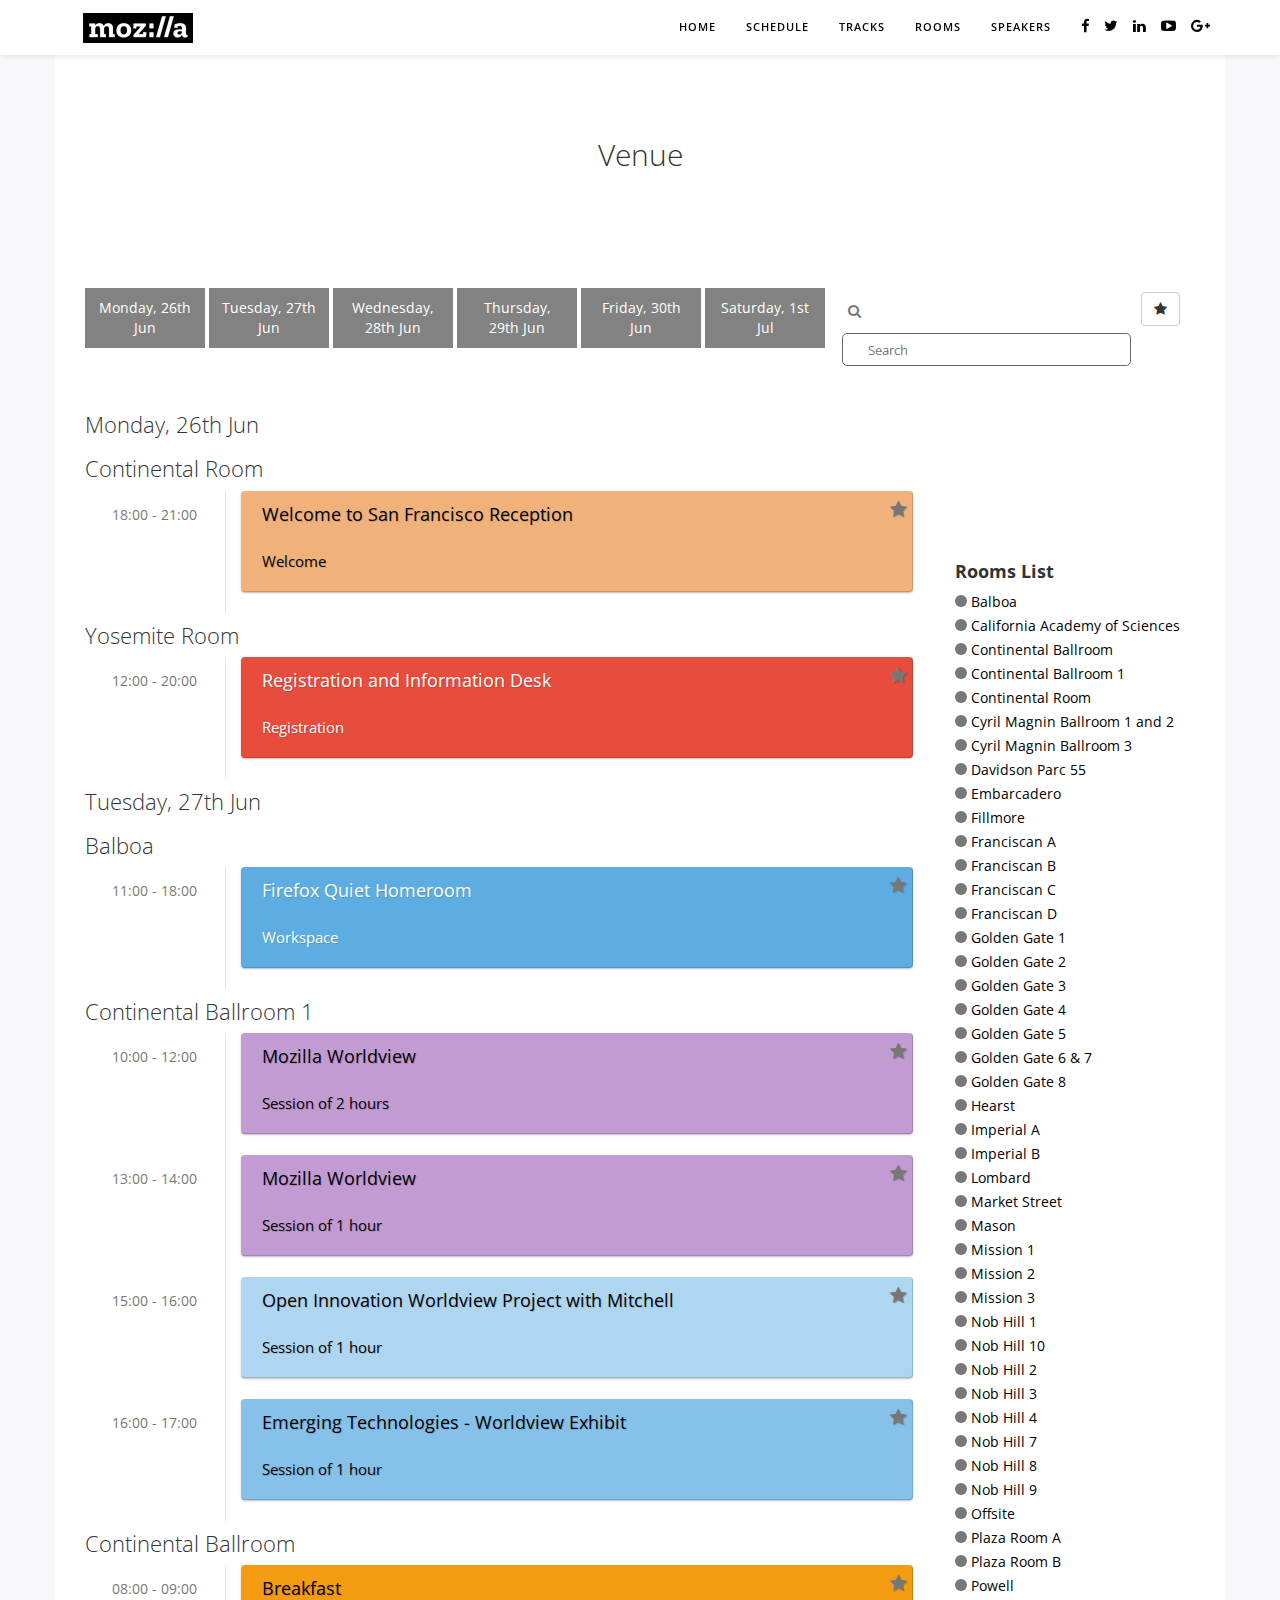
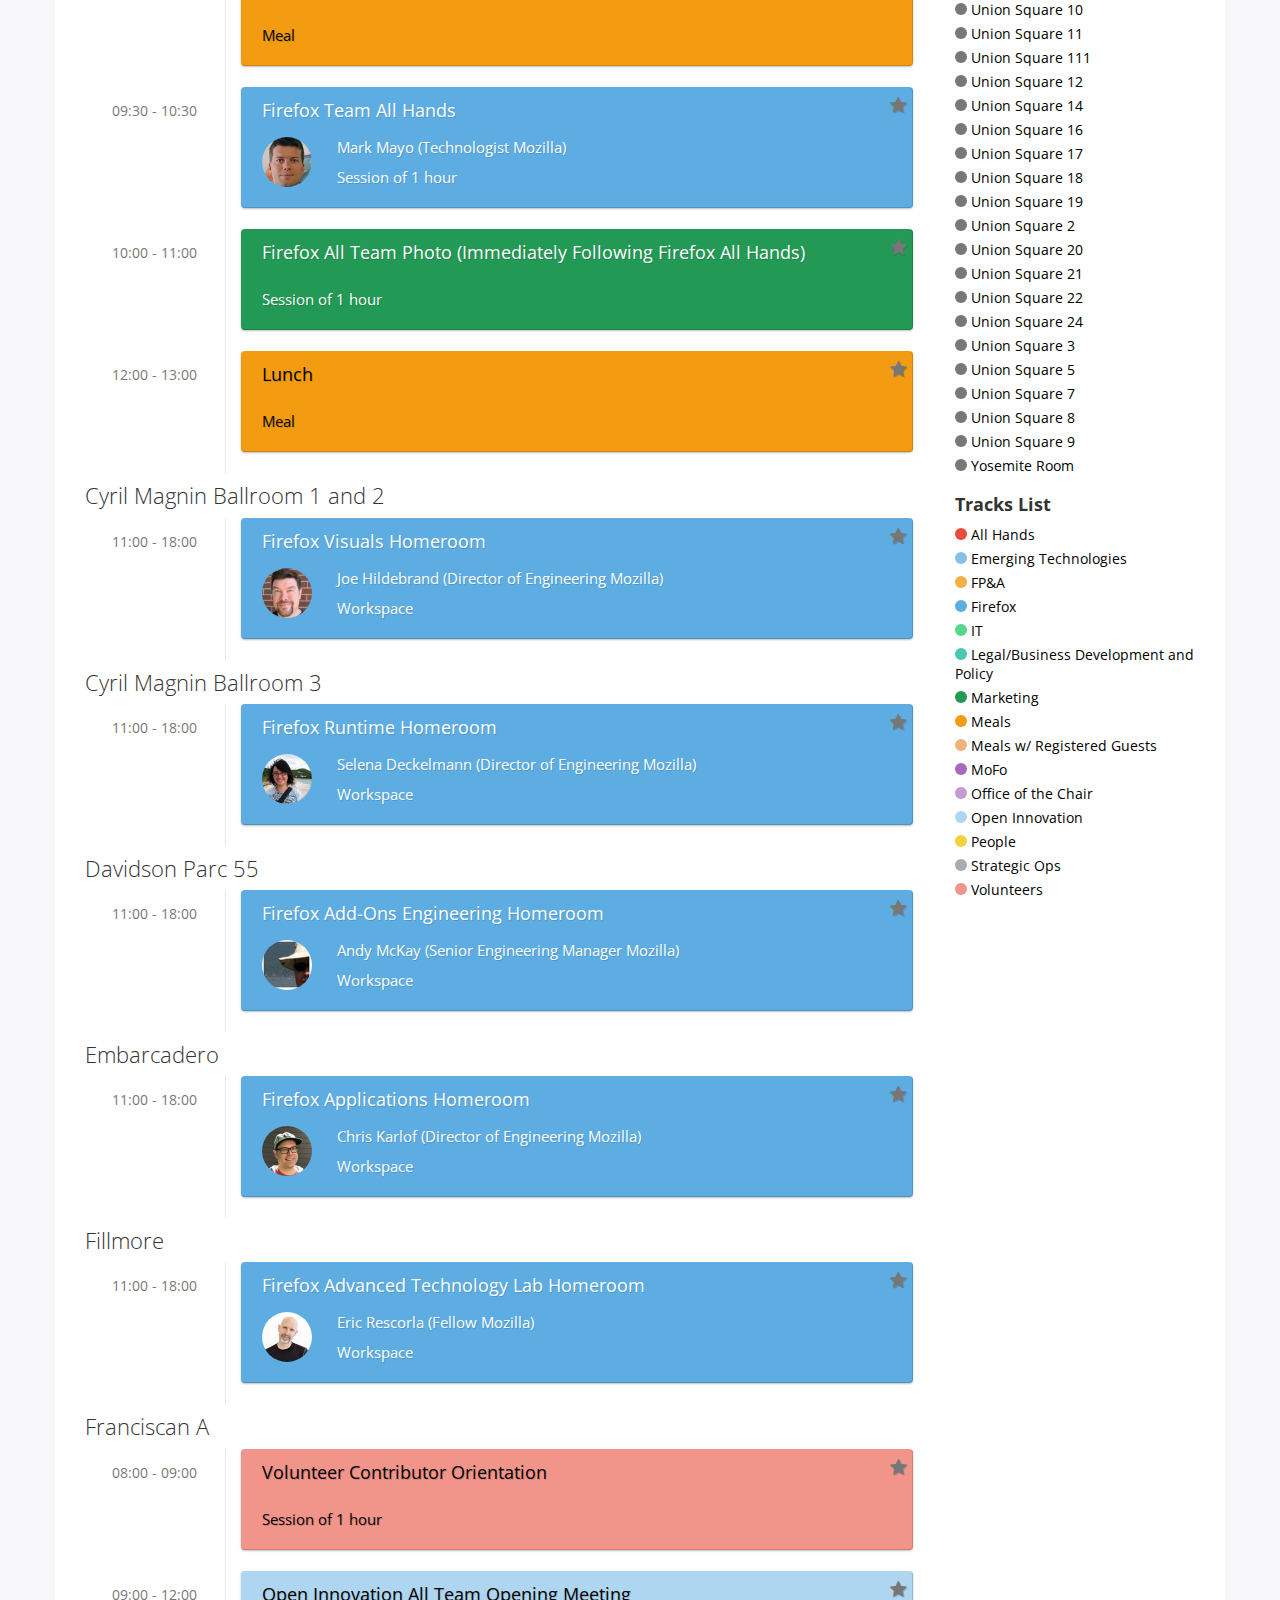
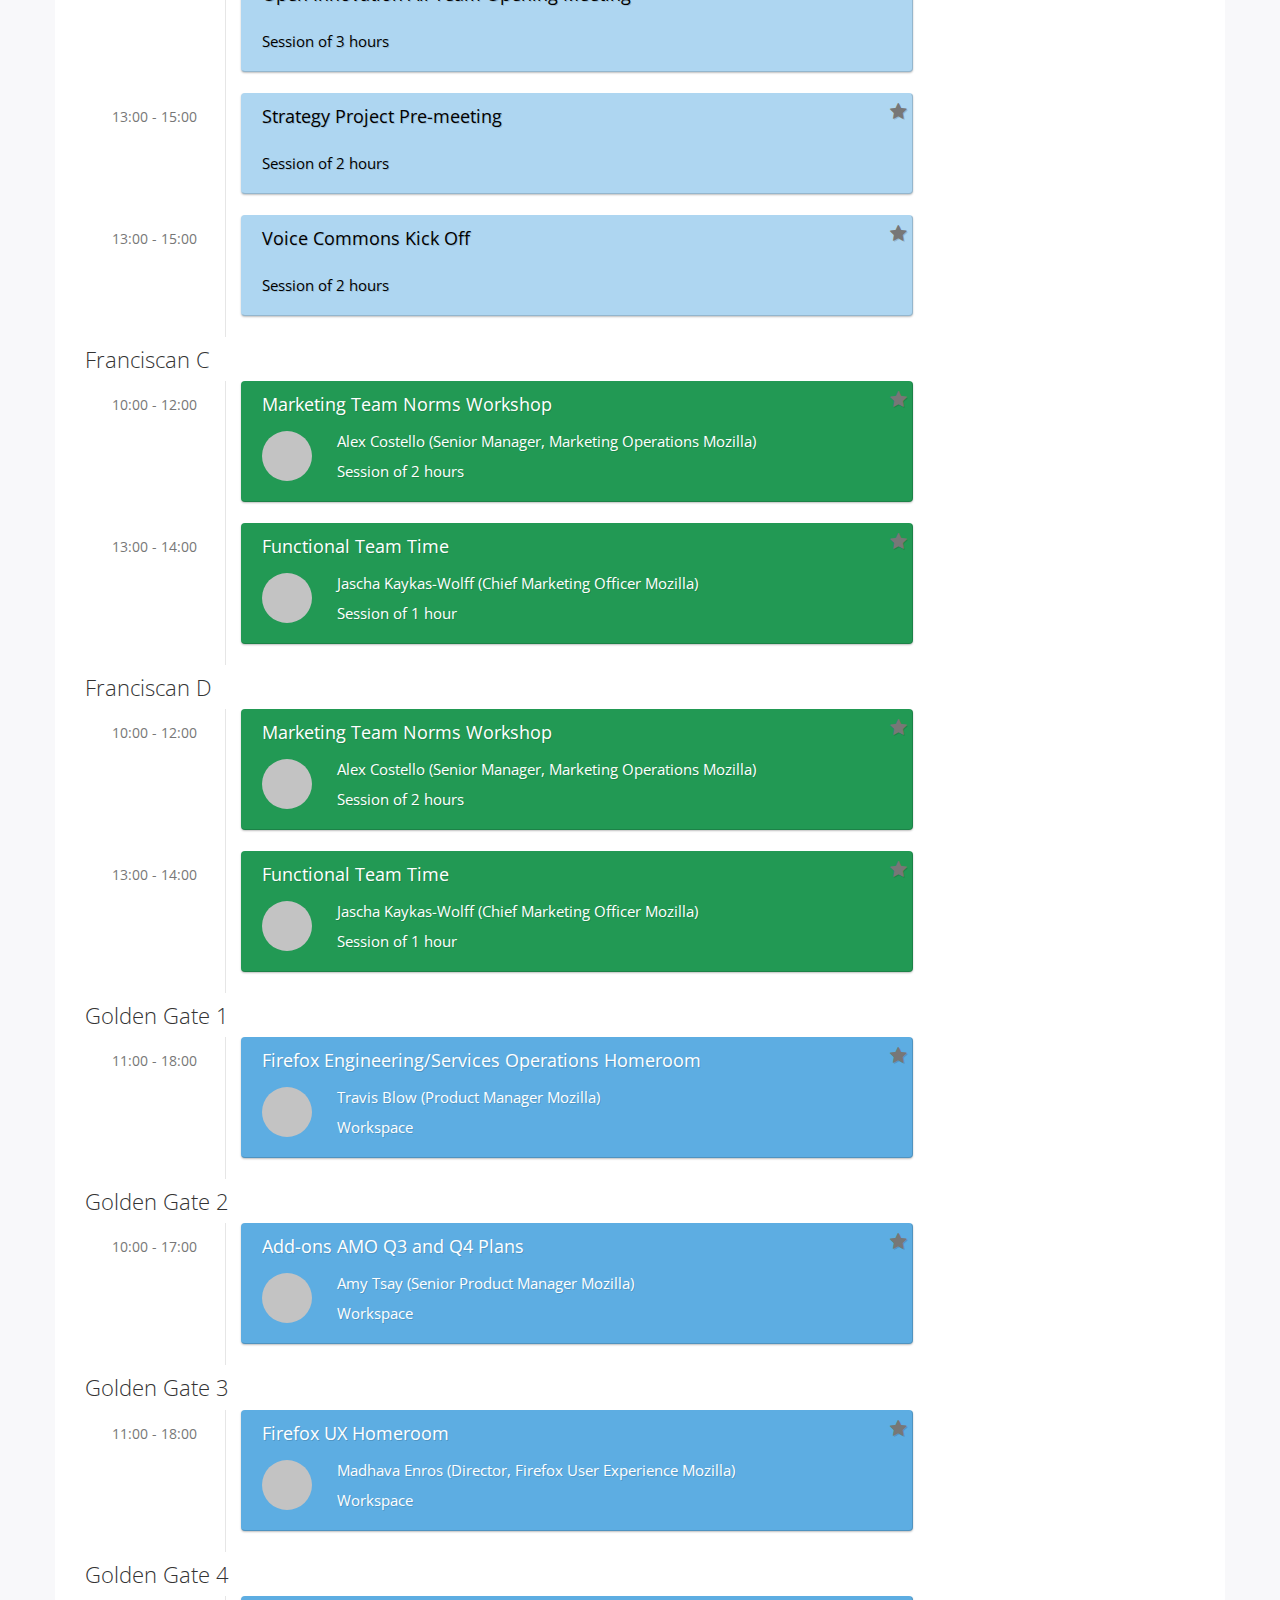
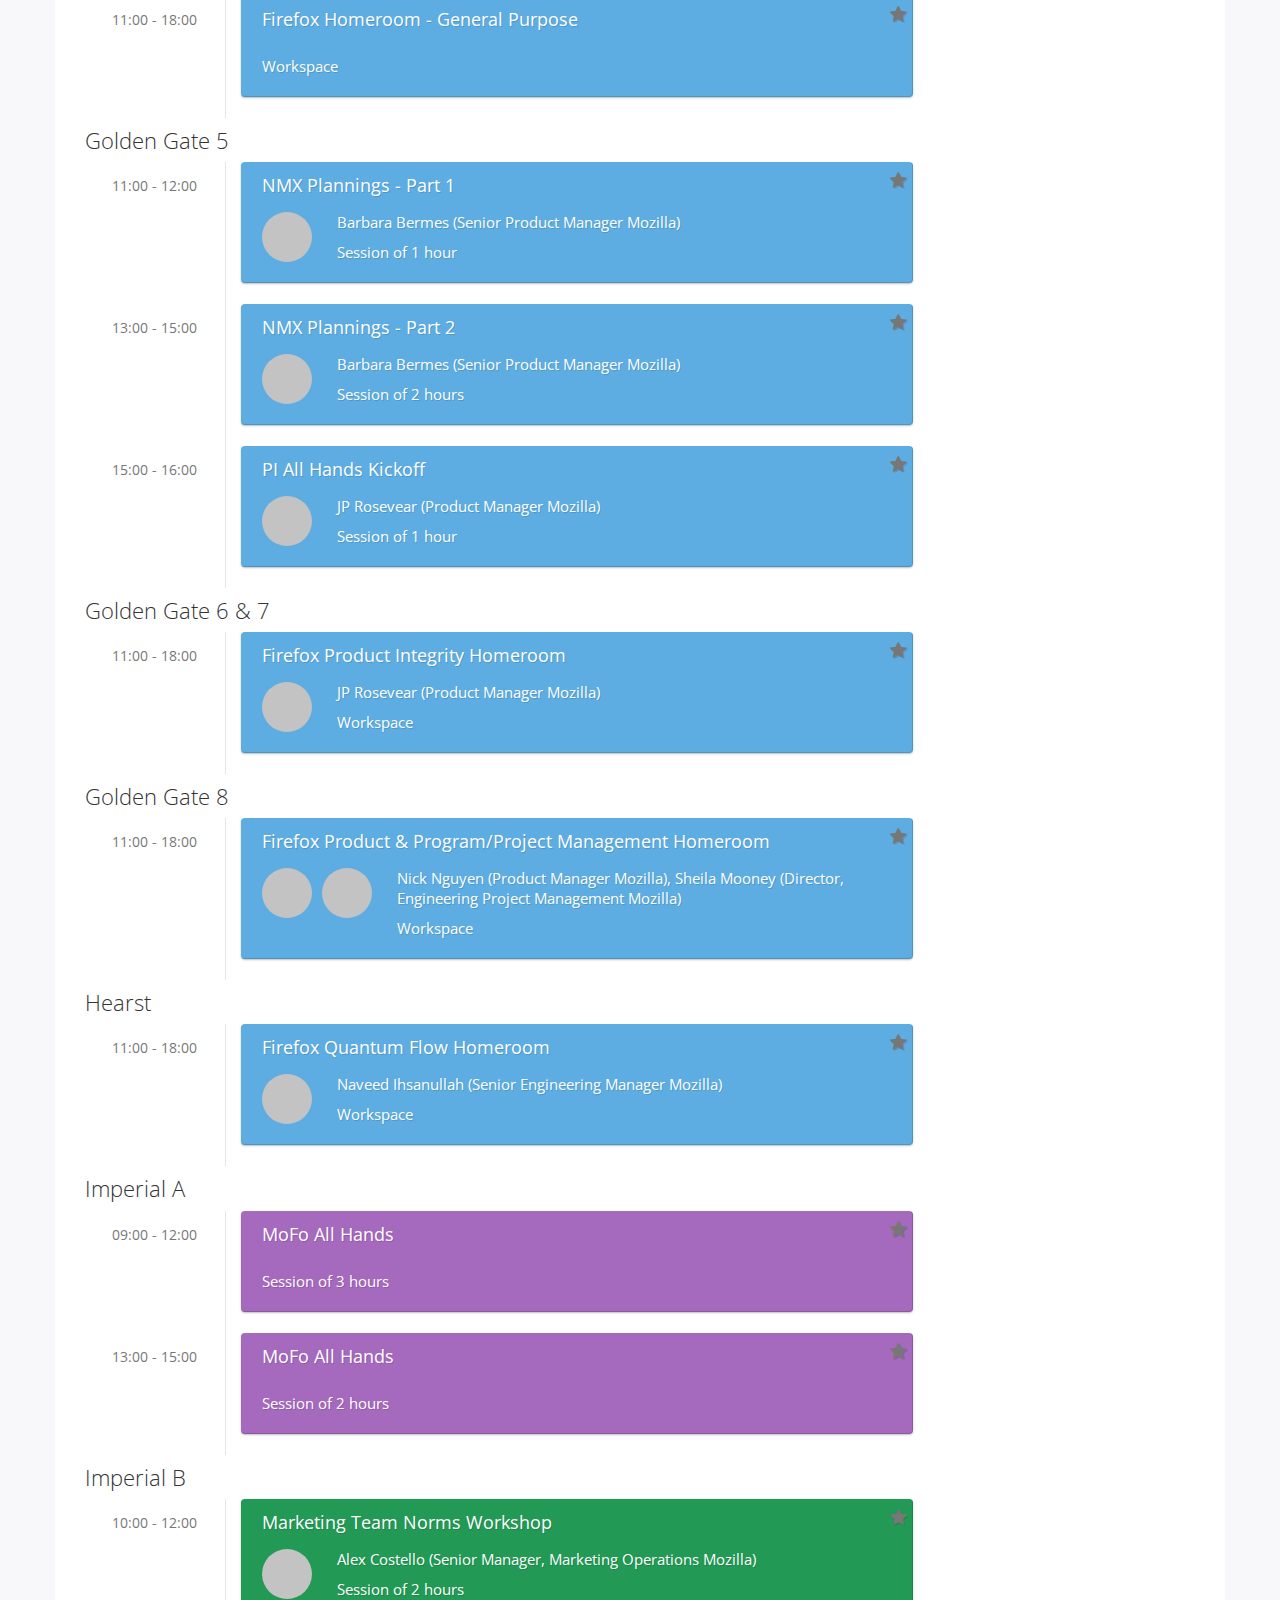
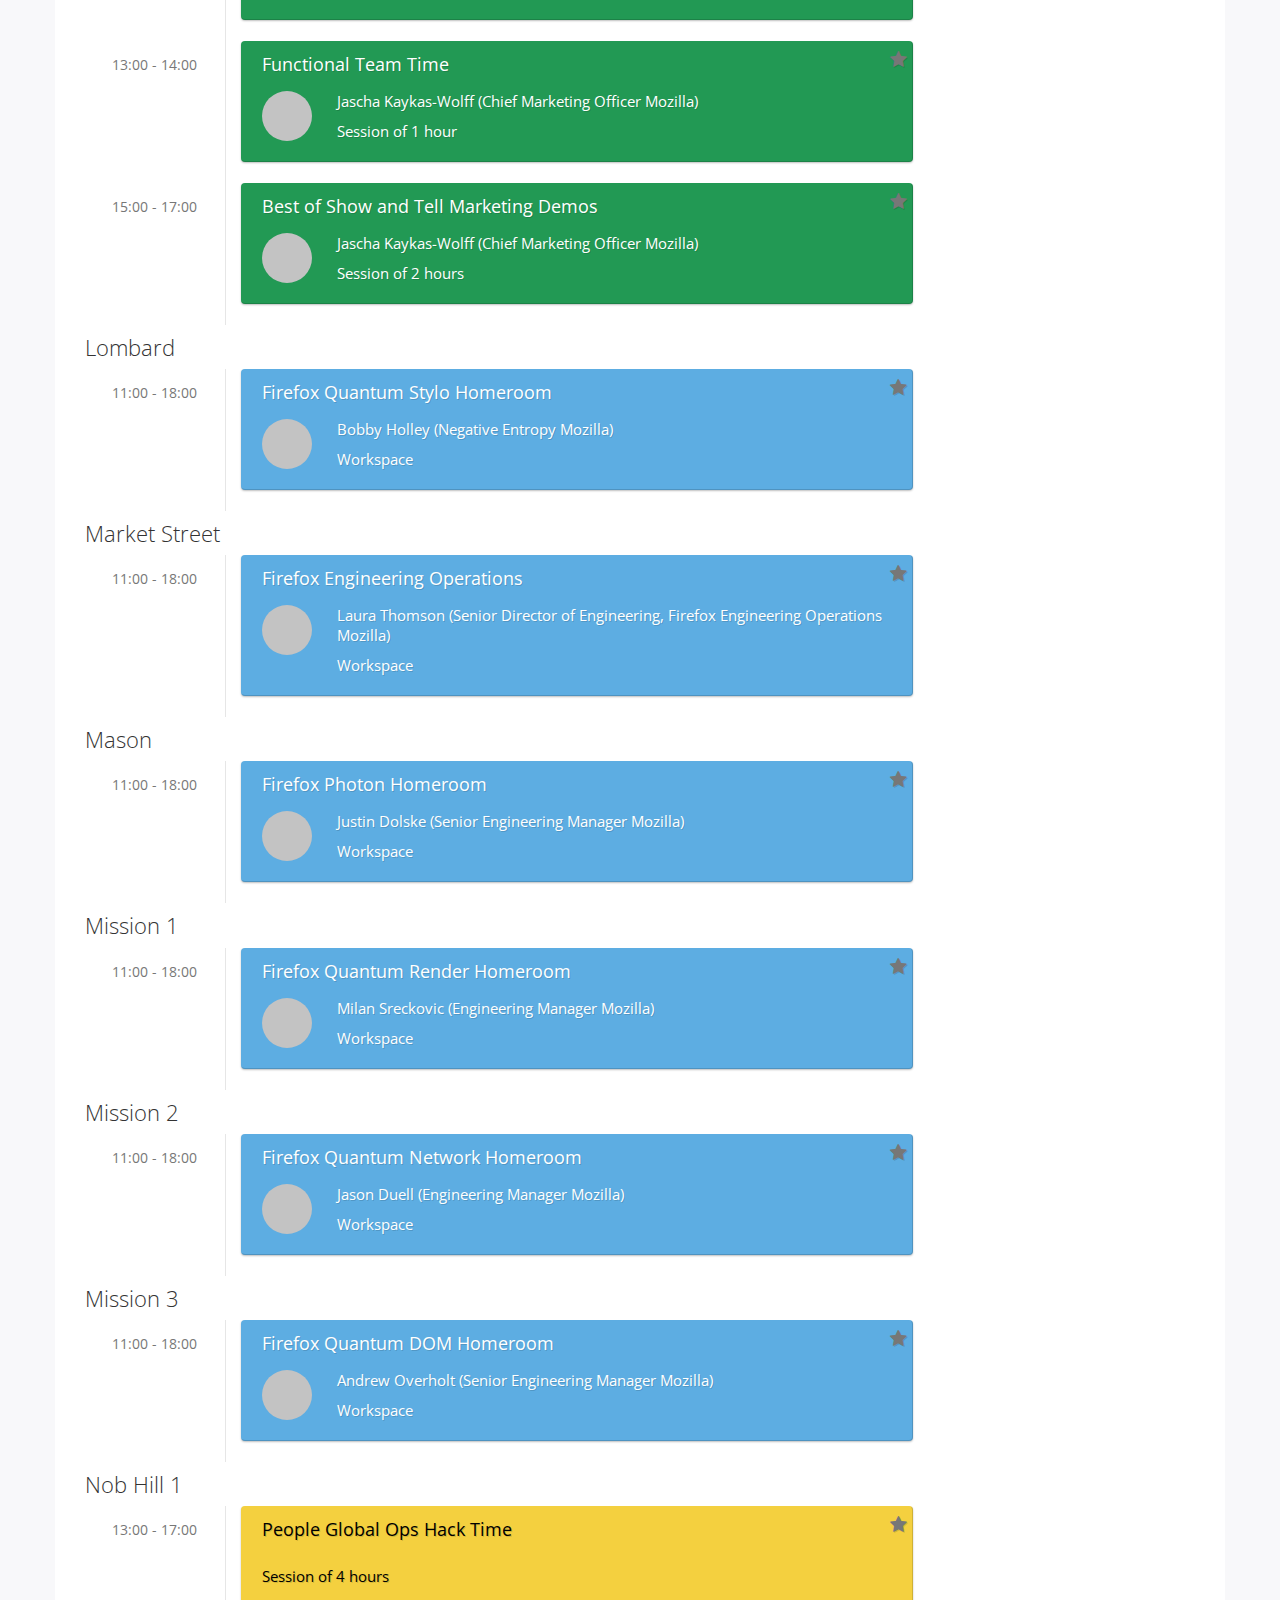
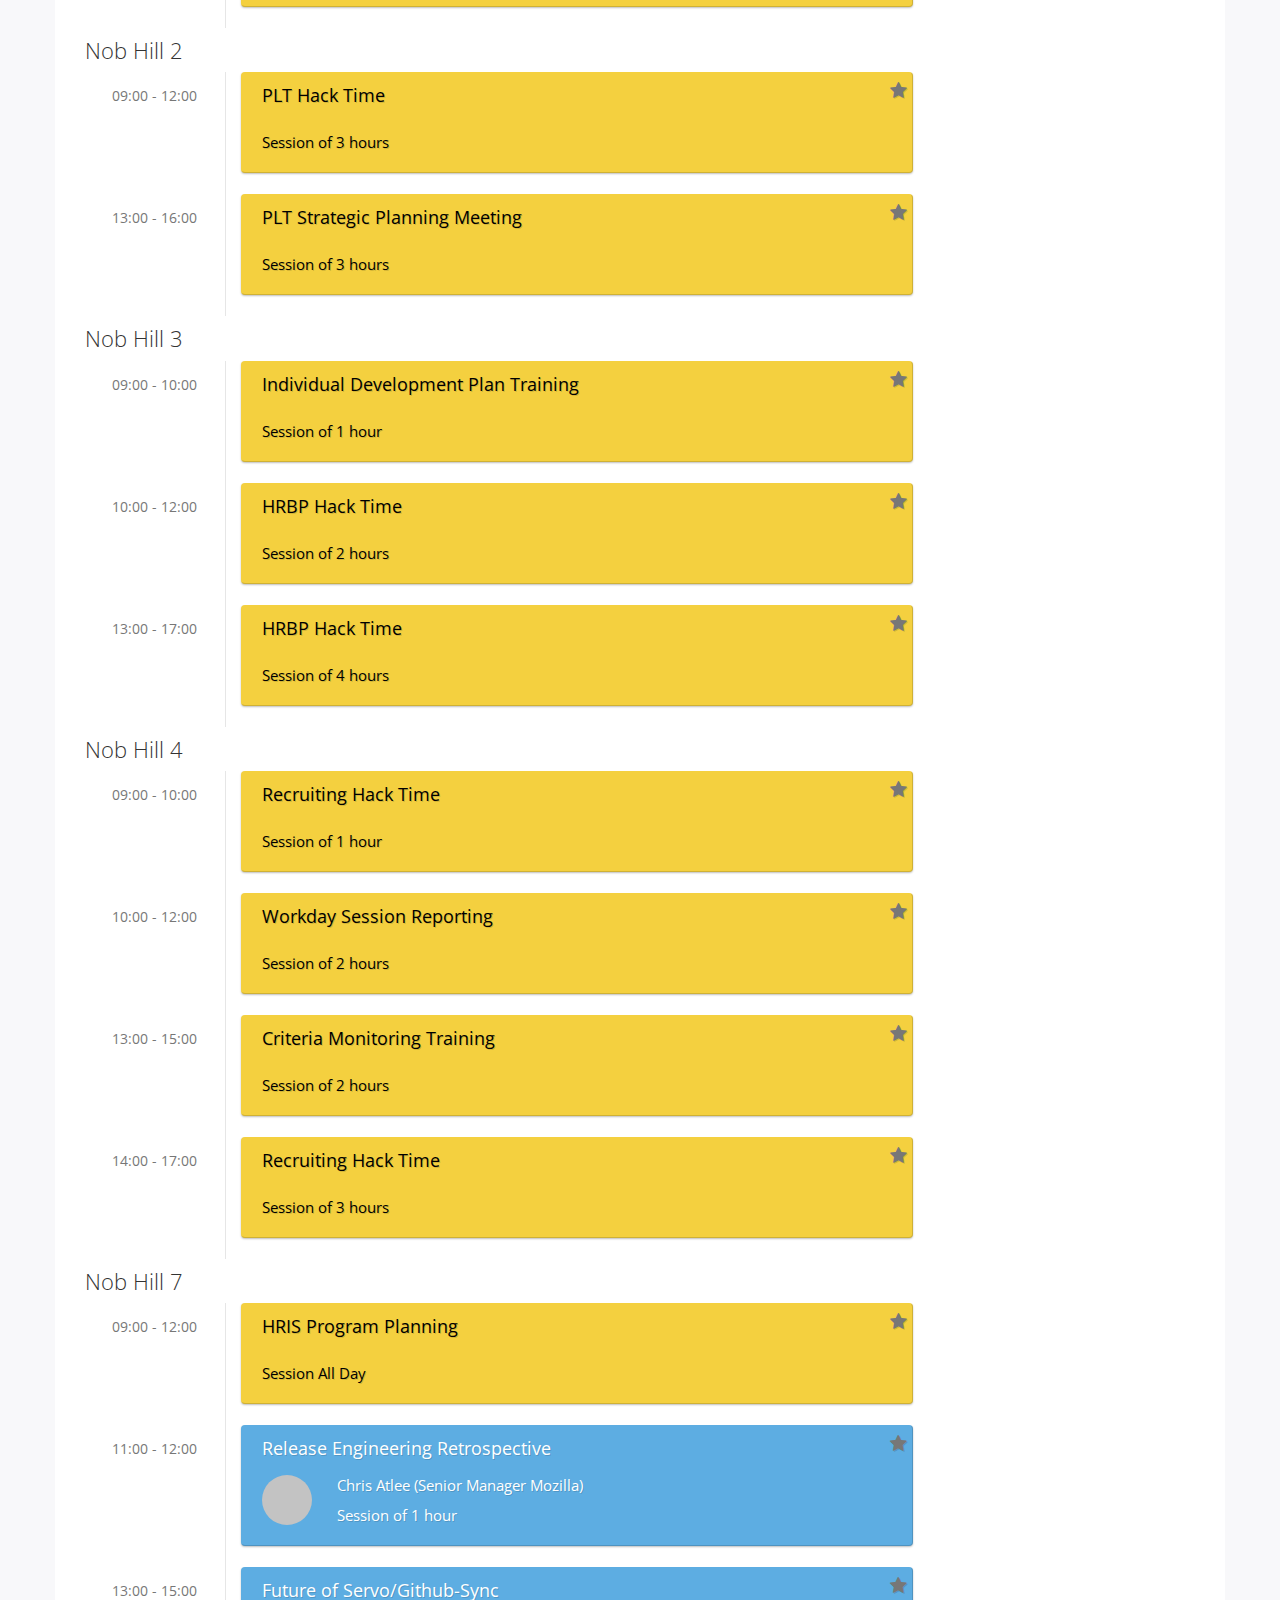
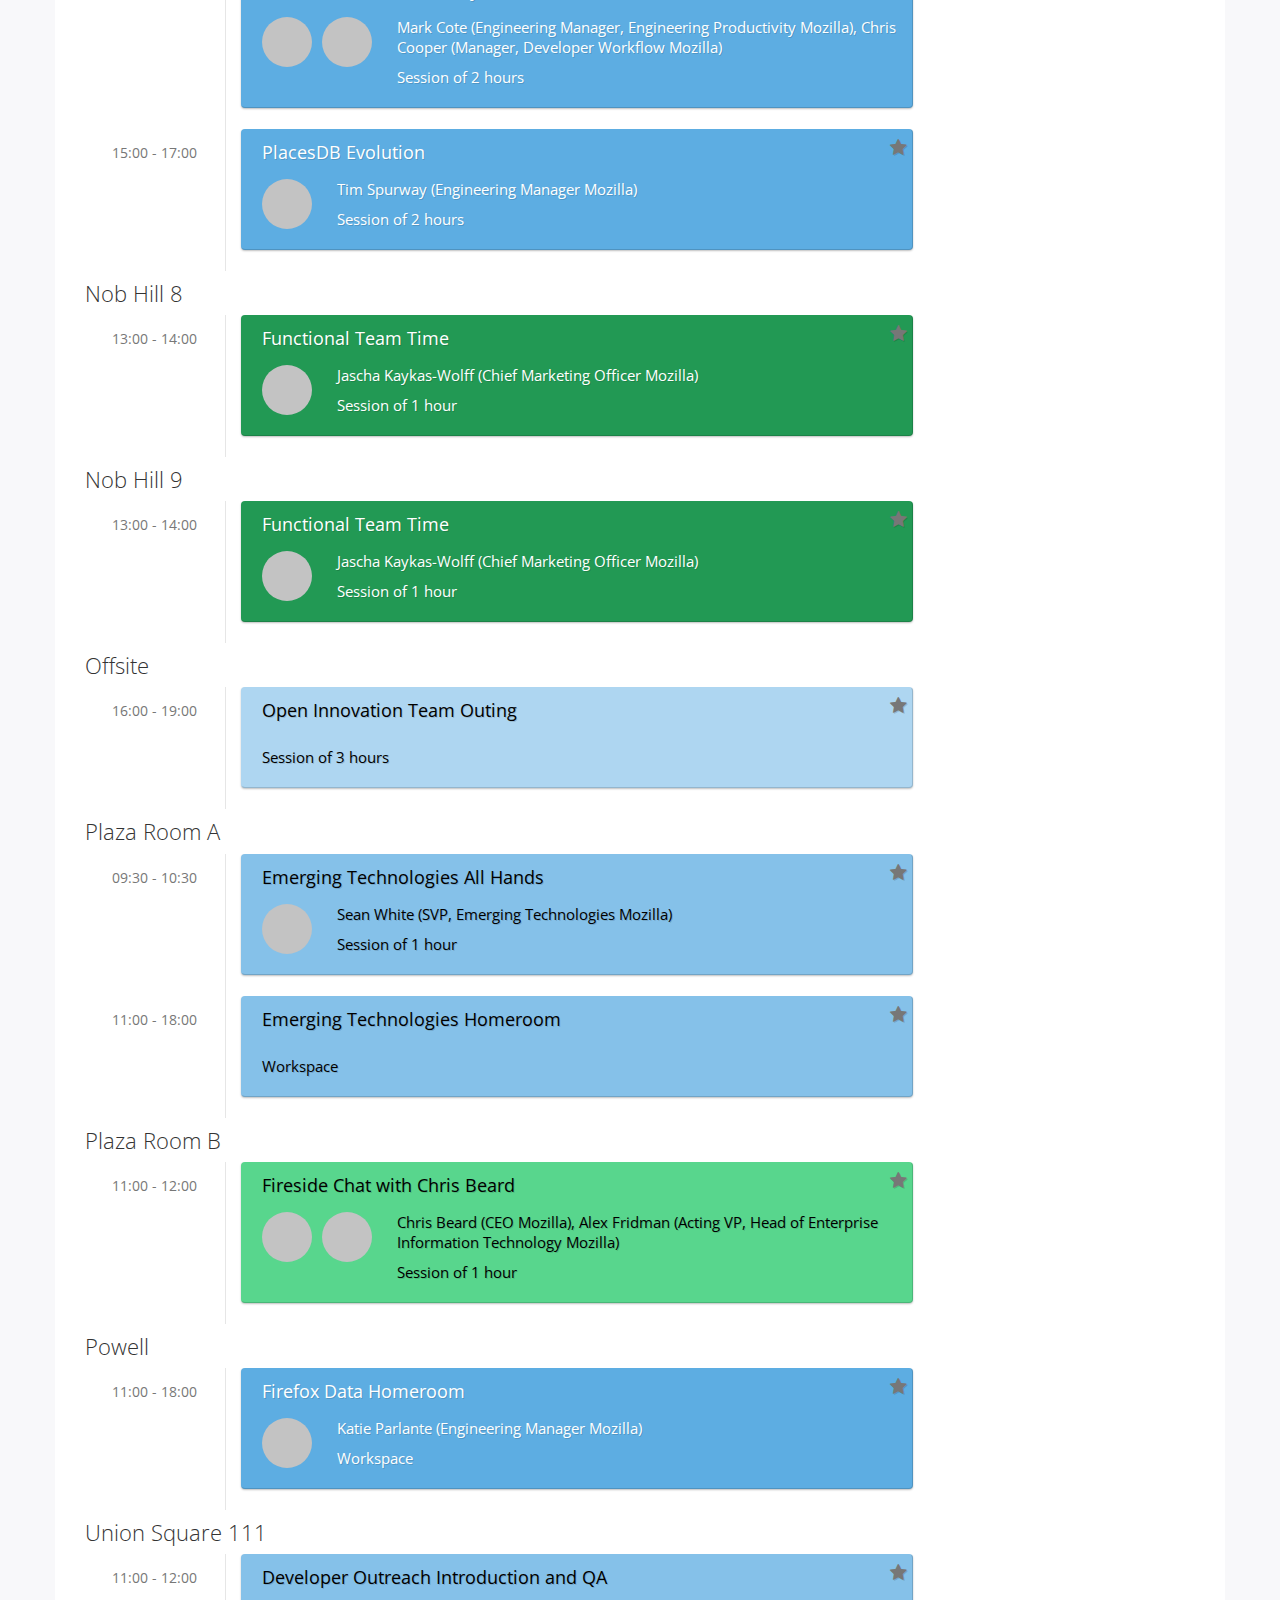
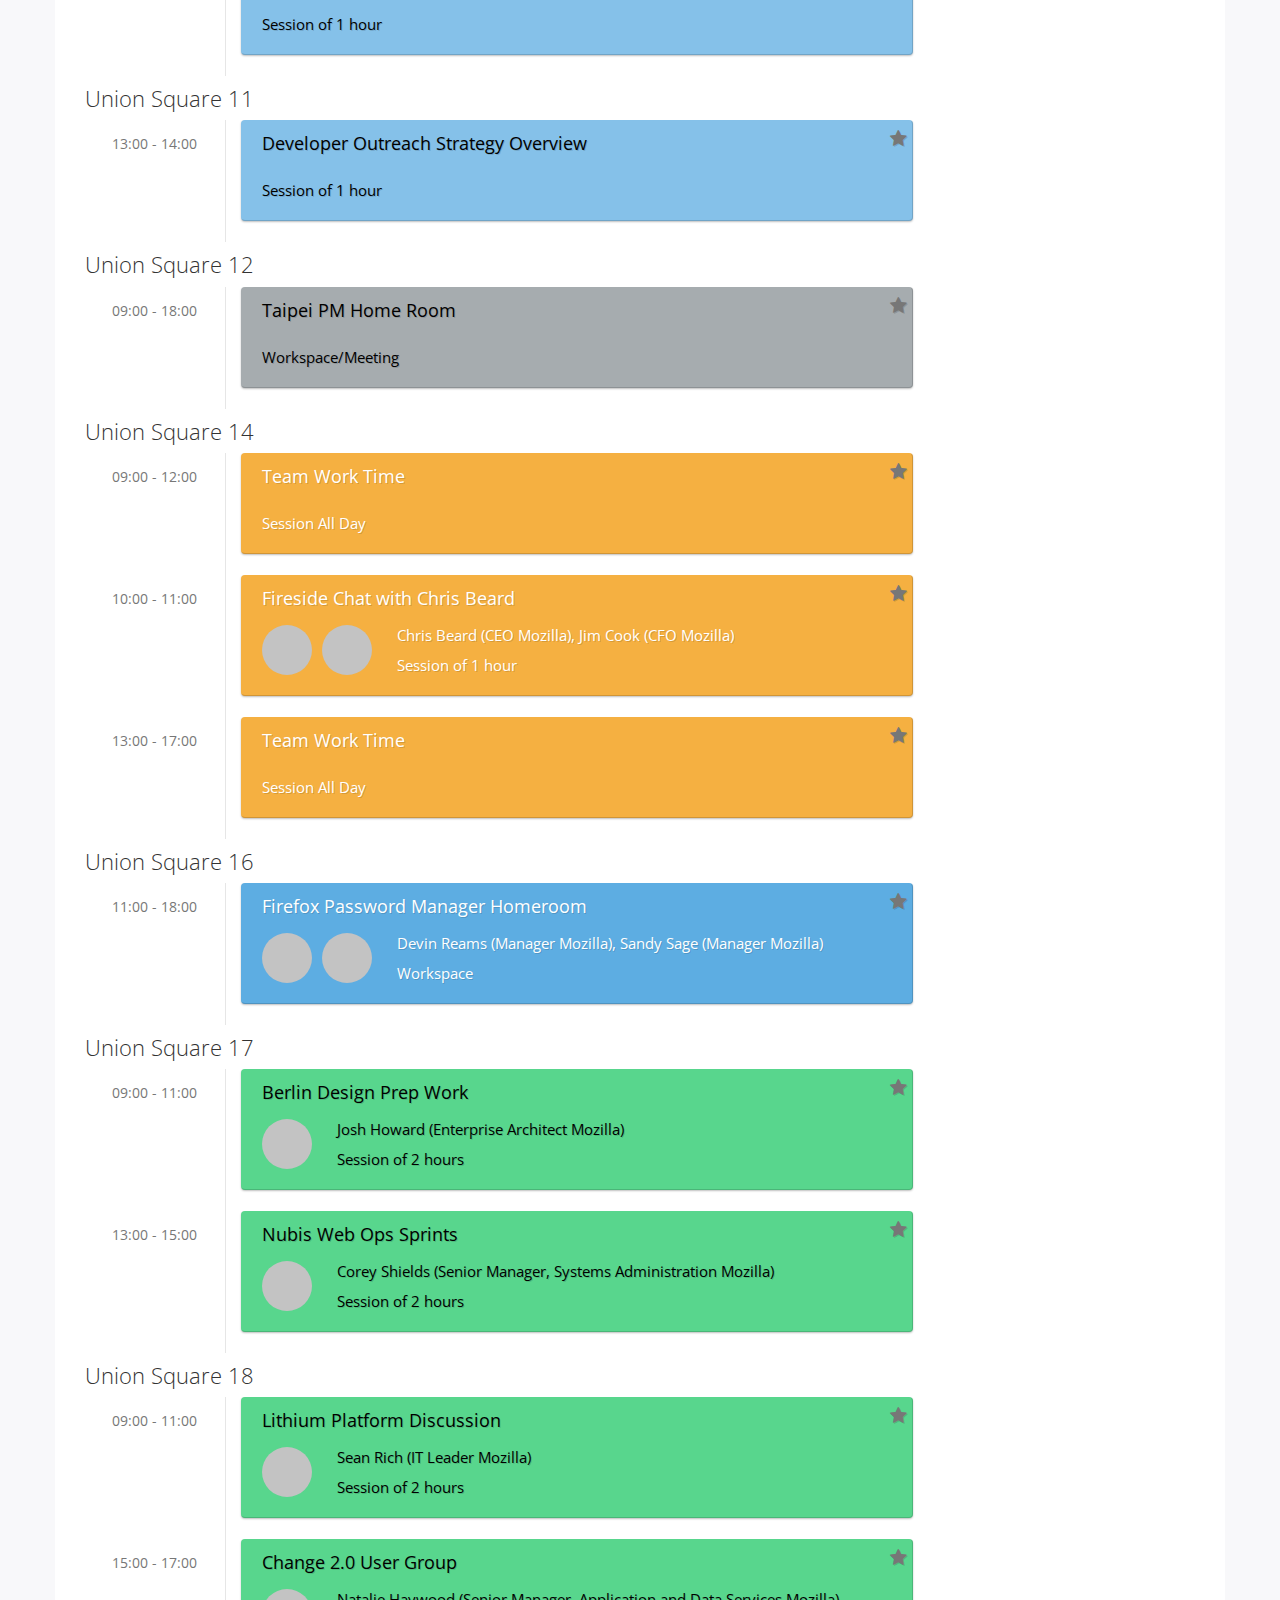
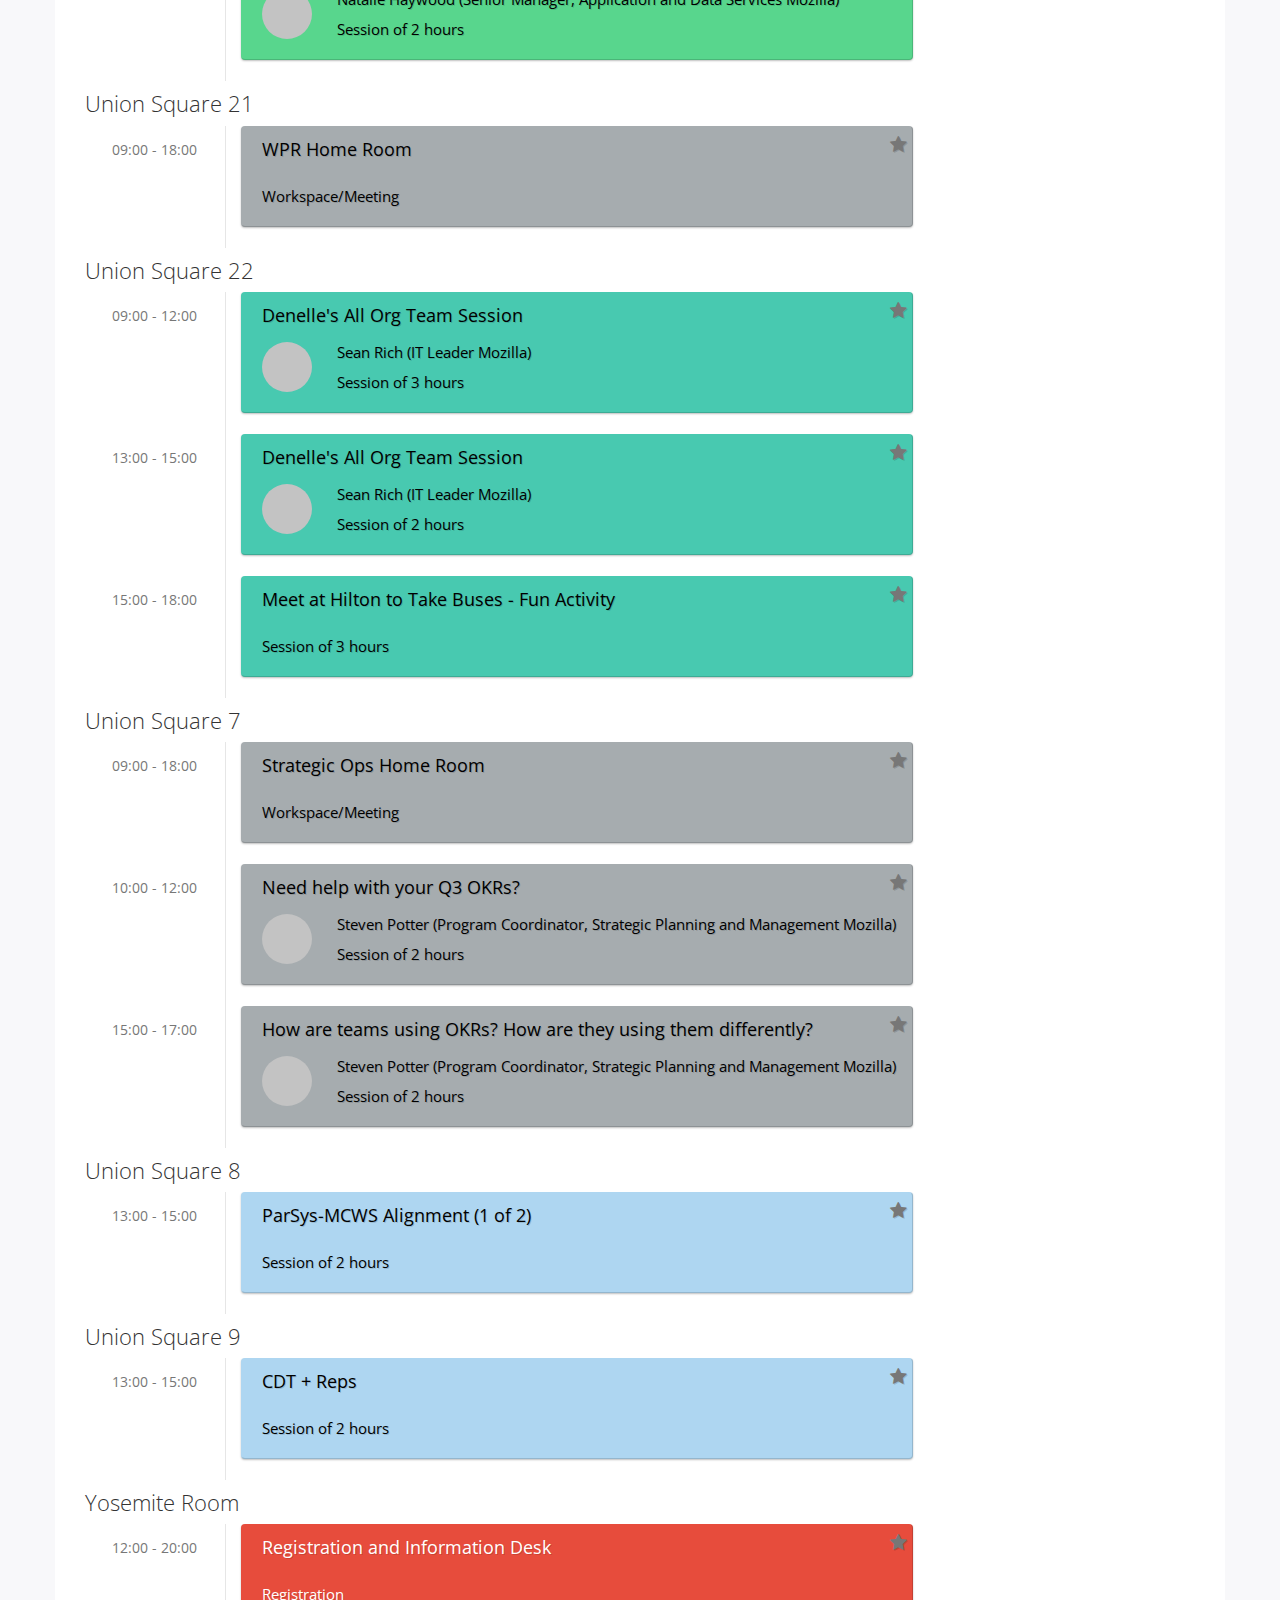
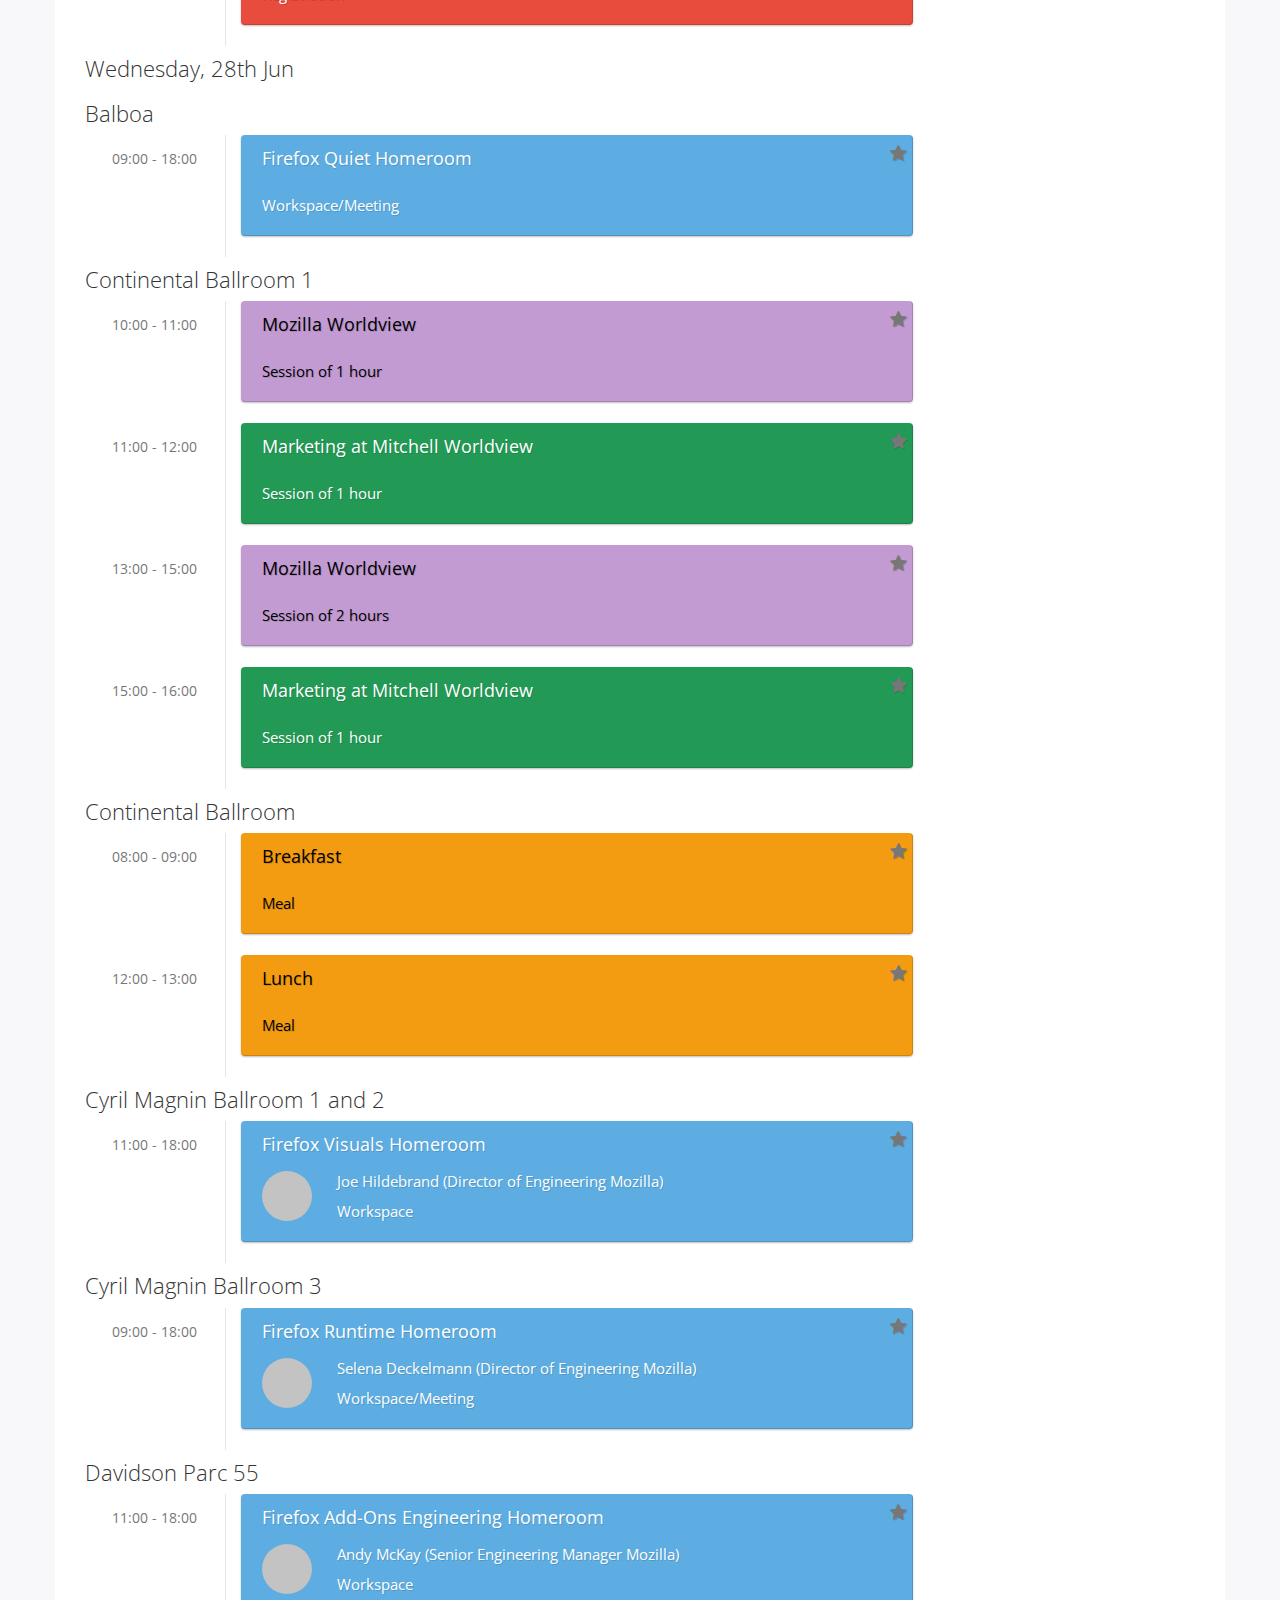
==== MozillaAllHands2017.mobile-view-filters/rooms.html @ 5df393ee "Add files" ====
<!DOCTYPE html><!--
  Note to contributors: Do not submit any changes to this page, as it is generated automatically
  from https://github.com/fossasia/open-event-scraper.
--><html lang="en"><head><!-- Global site tag (gtag.js) - Google Analytics --><link rel="preload" as="script" href="./js/jquery.min.js"><link rel="preload" as="script" href="./js/bootstrap.min.js"><link rel="preload" as="script" href="./js/rooms.min.js"><link rel="preload" as="style" href="./css/schedule.css"><link rel="preload" as="style" href="./css/font-awesome.min.css"><link rel="preload" as="style" href="./css/bootstrap.min.css"><link rel="preload" as="font" href="https://fonts.googleapis.com/css?family=Open+Sans:400,600,300" crossorigin><meta charset="utf-8"><meta http-equiv="X-UA-Compatible" content="IE=edge"><meta name="viewport" content="width=device-width,initial-scale=1"><!-- The above 3 meta tags *must* come first in the head; any other head content must come *after* these tags --><meta name="description" content="Mozilla All Hands 2017 Schedule"><meta name="author" content="Mozilla"><title>Mozilla All Hands 2017</title><!-- Bootstrap core CSS --><!-- Latest compiled and minified CSS --><link rel="shortcut icon" href="" type="image/x-icon"><link rel="stylesheet" href="./css/font-awesome.min.css"><link rel="stylesheet" href="./css/bootstrap.min.css"><link rel="stylesheet" href="./css/schedule.css"><link href="https://fonts.googleapis.com/css?family=Open+Sans:400,600,300" rel="stylesheet"><!-- HTML5 shim and Respond.js for IE8 support of HTML5 elements and media queries --><!--[if lt IE 9]>
    <script src="https://oss.maxcdn.com/html5shiv/3.7.2/html5shiv.min.js"></script>
    <script src="https://oss.maxcdn.com/respond/1.4.2/respond.min.js"></script>
    <![endif]--></head><body><a href="#rooms-list" class="skip">Skip to content</a> <a class="scroll" href="#" id="down-button" data-scroll-direction="0"><i class="fa fa-chevron-up" aria-hidden="true"></i> </a><a id="top"></a><!-- Fixed navbar --><header role="banner" class="navbar-fixed-top navbar-default"><div class="container"><div class="navbar-header navbar-left pull-left"><a class="navbar-brand" style="padding:12.5px" href="."><img alt="Mozilla All Hands 2017" class="logo logo-dark" src="images/mozilla_logo.png"></a></div><div class="navbar-header navbar-right pull-right"><span class="pull-right dropdown"><button class="navbar-toggle" type="button" data-toggle="dropdown"><i class="fa fa-lg fa-paper-plane" aria-hidden="true"></i> <span class="caret"></span></button><ul class="dropdown-menu list-menu"><li><a href="https://www.facebook.com/mozilla/" id="social-icons"><i class="fa fa-lg fa-facebook" aria-hidden="true" title="facebook"></i></a></li><li><a href="https://twitter.com/mozilla" id="social-icons"><i class="fa fa-lg fa-twitter" aria-hidden="true" title="twitter"></i></a></li><li><a href="https://www.linkedin.com/company-beta/13948/" id="social-icons"><i class="fa fa-lg fa-linkedin" aria-hidden="true" title="linkedin"></i></a></li><li><a href="https://www.youtube.com/user/Mozilla" id="social-icons"><i class="fa fa-lg fa-youtube-play" aria-hidden="true" title="youtube-play"></i></a></li><li><a href="https://plus.google.com/+firefox" id="social-icons"><i class="fa fa-lg fa-google-plus" aria-hidden="true" title="google-plus"></i></a></li></ul></span><button class="navbar-toggle pull-right"><a id="speakerslink" href="speakers.html">Speakers</a></button> <span class="pull-right dropdown"><button class="navbar-toggle" type="button" data-toggle="dropdown">Schedule <span class="caret"></span></button><ul class="dropdown-menu list-menu"><li><a id="schedulelink" href="schedule.html"><i class="fa fa-lg fa-calendar" aria-hidden="true"></i> Schedule</a></li><li><a id="trackslink" href="tracks.html"><i class="fa fa-lg fa-map-signs" aria-hidden="true"></i> Tracks</a></li><li><a id="roomslink" href="rooms.html"><i class="fa fa-lg fa-building" aria-hidden="true"></i> Rooms</a></li></ul></span><a id="homelink" href="index.html"><button class="navbar-toggle pull-right homelink"><i class="fa fa-lg fa-home" aria-hidden="true"></i></button></a></div><div class="hidden-lg hidden-md hidden-sm clearfix"></div><div class="side-collapse in"><nav role="navigation" class="navbar-collapse"><div class="search-container"><input id="search-box" type="text" class="search-box fossasia-filter"> <label for="search-box"><span class="search-icon"><i class="fa fa-search" aria-hidden="true"></i></span></label></div><ul class="nav navbar-nav navbar-right"><li class="navlink"><a id="homelink" href="index.html">Home</a></li><li class="navlink"><a id="schedulelink" href="schedule.html">Schedule</a></li><li class="navlink"><a id="trackslink" href="tracks.html">Tracks</a></li><li class="navlink"><a id="roomslink" href="rooms.html">Rooms</a></li><li class="navlink"><a id="speakerslink" href="speakers.html">Speakers</a></li><li class="pull-left social-icons"><a href="https://www.facebook.com/mozilla/" id="social-icons"><i class="fa fa-lg fa-facebook" aria-hidden="true" title="facebook"></i></a></li><li class="pull-left social-icons"><a href="https://twitter.com/mozilla" id="social-icons"><i class="fa fa-lg fa-twitter" aria-hidden="true" title="twitter"></i></a></li><li class="pull-left social-icons"><a href="https://www.linkedin.com/company-beta/13948/" id="social-icons"><i class="fa fa-lg fa-linkedin" aria-hidden="true" title="linkedin"></i></a></li><li class="pull-left social-icons"><a href="https://www.youtube.com/user/Mozilla" id="social-icons"><i class="fa fa-lg fa-youtube-play" aria-hidden="true" title="youtube-play"></i></a></li><li class="pull-left social-icons"><a href="https://plus.google.com/+firefox" id="social-icons"><i class="fa fa-lg fa-google-plus" aria-hidden="true" title="google-plus"></i></a></li></ul></nav><div class="mobile-track-room-list"><div class="mobile-track-room-info"><span style="background-color:#777" class="titlecolor"></span> <span class="room-name">Balboa</span></div><div class="mobile-track-room-info"><span style="background-color:#777" class="titlecolor"></span> <span class="room-name">California Academy of Sciences</span></div><div class="mobile-track-room-info"><span style="background-color:#777" class="titlecolor"></span> <span class="room-name">Continental Ballroom</span></div><div class="mobile-track-room-info"><span style="background-color:#777" class="titlecolor"></span> <span class="room-name">Continental Ballroom 1</span></div><div class="mobile-track-room-info"><span style="background-color:#777" class="titlecolor"></span> <span class="room-name">Continental Room</span></div><div class="mobile-track-room-info"><span style="background-color:#777" class="titlecolor"></span> <span class="room-name">Cyril Magnin Ballroom 1 and 2</span></div><div class="mobile-track-room-info"><span style="background-color:#777" class="titlecolor"></span> <span class="room-name">Cyril Magnin Ballroom 3</span></div><div class="mobile-track-room-info"><span style="background-color:#777" class="titlecolor"></span> <span class="room-name">Davidson Parc 55</span></div><div class="mobile-track-room-info"><span style="background-color:#777" class="titlecolor"></span> <span class="room-name">Embarcadero</span></div><div class="mobile-track-room-info"><span style="background-color:#777" class="titlecolor"></span> <span class="room-name">Fillmore</span></div><div class="mobile-track-room-info"><span style="background-color:#777" class="titlecolor"></span> <span class="room-name">Franciscan A</span></div><div class="mobile-track-room-info"><span style="background-color:#777" class="titlecolor"></span> <span class="room-name">Franciscan B</span></div><div class="mobile-track-room-info"><span style="background-color:#777" class="titlecolor"></span> <span class="room-name">Franciscan C</span></div><div class="mobile-track-room-info"><span style="background-color:#777" class="titlecolor"></span> <span class="room-name">Franciscan D</span></div><div class="mobile-track-room-info"><span style="background-color:#777" class="titlecolor"></span> <span class="room-name">Golden Gate 1</span></div><div class="mobile-track-room-info"><span style="background-color:#777" class="titlecolor"></span> <span class="room-name">Golden Gate 2</span></div><div class="mobile-track-room-info"><span style="background-color:#777" class="titlecolor"></span> <span class="room-name">Golden Gate 3</span></div><div class="mobile-track-room-info"><span style="background-color:#777" class="titlecolor"></span> <span class="room-name">Golden Gate 4</span></div><div class="mobile-track-room-info"><span style="background-color:#777" class="titlecolor"></span> <span class="room-name">Golden Gate 5</span></div><div class="mobile-track-room-info"><span style="background-color:#777" class="titlecolor"></span> <span class="room-name">Golden Gate 6 &amp; 7</span></div><div class="mobile-track-room-info"><span style="background-color:#777" class="titlecolor"></span> <span class="room-name">Golden Gate 8</span></div><div class="mobile-track-room-info"><span style="background-color:#777" class="titlecolor"></span> <span class="room-name">Hearst</span></div><div class="mobile-track-room-info"><span style="background-color:#777" class="titlecolor"></span> <span class="room-name">Imperial A</span></div><div class="mobile-track-room-info"><span style="background-color:#777" class="titlecolor"></span> <span class="room-name">Imperial B</span></div><div class="mobile-track-room-info"><span style="background-color:#777" class="titlecolor"></span> <span class="room-name">Lombard</span></div><div class="mobile-track-room-info"><span style="background-color:#777" class="titlecolor"></span> <span class="room-name">Market Street</span></div><div class="mobile-track-room-info"><span style="background-color:#777" class="titlecolor"></span> <span class="room-name">Mason</span></div><div class="mobile-track-room-info"><span style="background-color:#777" class="titlecolor"></span> <span class="room-name">Mission 1</span></div><div class="mobile-track-room-info"><span style="background-color:#777" class="titlecolor"></span> <span class="room-name">Mission 2</span></div><div class="mobile-track-room-info"><span style="background-color:#777" class="titlecolor"></span> <span class="room-name">Mission 3</span></div><div class="mobile-track-room-info"><span style="background-color:#777" class="titlecolor"></span> <span class="room-name">Nob Hill 1</span></div><div class="mobile-track-room-info"><span style="background-color:#777" class="titlecolor"></span> <span class="room-name">Nob Hill 10</span></div><div class="mobile-track-room-info"><span style="background-color:#777" class="titlecolor"></span> <span class="room-name">Nob Hill 2</span></div><div class="mobile-track-room-info"><span style="background-color:#777" class="titlecolor"></span> <span class="room-name">Nob Hill 3</span></div><div class="mobile-track-room-info"><span style="background-color:#777" class="titlecolor"></span> <span class="room-name">Nob Hill 4</span></div><div class="mobile-track-room-info"><span style="background-color:#777" class="titlecolor"></span> <span class="room-name">Nob Hill 7</span></div><div class="mobile-track-room-info"><span style="background-color:#777" class="titlecolor"></span> <span class="room-name">Nob Hill 8</span></div><div class="mobile-track-room-info"><span style="background-color:#777" class="titlecolor"></span> <span class="room-name">Nob Hill 9</span></div><div class="mobile-track-room-info"><span style="background-color:#777" class="titlecolor"></span> <span class="room-name">Offsite</span></div><div class="mobile-track-room-info"><span style="background-color:#777" class="titlecolor"></span> <span class="room-name">Plaza Room A</span></div><div class="mobile-track-room-info"><span style="background-color:#777" class="titlecolor"></span> <span class="room-name">Plaza Room B</span></div><div class="mobile-track-room-info"><span style="background-color:#777" class="titlecolor"></span> <span class="room-name">Powell</span></div><div class="mobile-track-room-info"><span style="background-color:#777" class="titlecolor"></span> <span class="room-name">Union Square 10</span></div><div class="mobile-track-room-info"><span style="background-color:#777" class="titlecolor"></span> <span class="room-name">Union Square 11</span></div><div class="mobile-track-room-info"><span style="background-color:#777" class="titlecolor"></span> <span class="room-name">Union Square 111</span></div><div class="mobile-track-room-info"><span style="background-color:#777" class="titlecolor"></span> <span class="room-name">Union Square 12</span></div><div class="mobile-track-room-info"><span style="background-color:#777" class="titlecolor"></span> <span class="room-name">Union Square 14</span></div><div class="mobile-track-room-info"><span style="background-color:#777" class="titlecolor"></span> <span class="room-name">Union Square 16</span></div><div class="mobile-track-room-info"><span style="background-color:#777" class="titlecolor"></span> <span class="room-name">Union Square 17</span></div><div class="mobile-track-room-info"><span style="background-color:#777" class="titlecolor"></span> <span class="room-name">Union Square 18</span></div><div class="mobile-track-room-info"><span style="background-color:#777" class="titlecolor"></span> <span class="room-name">Union Square 19</span></div><div class="mobile-track-room-info"><span style="background-color:#777" class="titlecolor"></span> <span class="room-name">Union Square 2</span></div><div class="mobile-track-room-info"><span style="background-color:#777" class="titlecolor"></span> <span class="room-name">Union Square 20</span></div><div class="mobile-track-room-info"><span style="background-color:#777" class="titlecolor"></span> <span class="room-name">Union Square 21</span></div><div class="mobile-track-room-info"><span style="background-color:#777" class="titlecolor"></span> <span class="room-name">Union Square 22</span></div><div class="mobile-track-room-info"><span style="background-color:#777" class="titlecolor"></span> <span class="room-name">Union Square 24</span></div><div class="mobile-track-room-info"><span style="background-color:#777" class="titlecolor"></span> <span class="room-name">Union Square 3</span></div><div class="mobile-track-room-info"><span style="background-color:#777" class="titlecolor"></span> <span class="room-name">Union Square 5</span></div><div class="mobile-track-room-info"><span style="background-color:#777" class="titlecolor"></span> <span class="room-name">Union Square 7</span></div><div class="mobile-track-room-info"><span style="background-color:#777" class="titlecolor"></span> <span class="room-name">Union Square 8</span></div><div class="mobile-track-room-info"><span style="background-color:#777" class="titlecolor"></span> <span class="room-name">Union Square 9</span></div><div class="mobile-track-room-info"><span style="background-color:#777" class="titlecolor"></span> <span class="room-name">Yosemite Room</span></div></div></div></div></header><div class="main container"><div class="row"><div class="middle col-sm-12"><h2 class="filter-heading track-heading text-center"><span>Venue</span></h2></div></div><!-- --------------------------------------------------------------
      search-filter, search-filter-speaker and fossasia-filter
      These classes are designed for search tab.

      room-filter and date-filter classes are intended for searching
      text across the page.
      --------------------------------------------------------------- --><div class="date-list container"><div id="tabs" class="col-md-8 col-xs-12 col-sm-12 tabs"><span class="tabs-nav"><a href="./rooms.html#2017-06-26" class="tabs-nav-link">Monday, 26th Jun</a> <a href="./rooms.html#2017-06-27" class="tabs-nav-link">Tuesday, 27th Jun</a> <a href="./rooms.html#2017-06-28" class="tabs-nav-link">Wednesday, 28th Jun</a> <a href="./rooms.html#2017-06-29" class="tabs-nav-link">Thursday, 29th Jun</a> <a href="./rooms.html#2017-06-30" class="tabs-nav-link">Friday, 30th Jun</a> <a href="./rooms.html#2017-07-01" class="tabs-nav-link">Saturday, 1st Jul</a></span></div><div class="col-md-4 col-xs-12 col-sm-12 navbar-flex"><span class="dropdown tracks-rooms-filter dropdown-list"><button class="btn btn-default dropdown-toggle" type="button" data-toggle="dropdown"><i class="fa fa-filter" aria-hidden="true"></i><span class="caret"></span></button><ul class="dropdown-menu list-menu"><li class="dropdown-submenu"><a href="#"><h4>Rooms List <span class="caret"></span></h4></a><ul class="dropdown-menu dropdown-inner"><li class="mobile-track-room-info"><span style="background-color:#777" class="titlecolor"></span> <span class="room-name">Balboa</span></li><li class="mobile-track-room-info"><span style="background-color:#777" class="titlecolor"></span> <span class="room-name">California Academy of Sciences</span></li><li class="mobile-track-room-info"><span style="background-color:#777" class="titlecolor"></span> <span class="room-name">Continental Ballroom</span></li><li class="mobile-track-room-info"><span style="background-color:#777" class="titlecolor"></span> <span class="room-name">Continental Ballroom 1</span></li><li class="mobile-track-room-info"><span style="background-color:#777" class="titlecolor"></span> <span class="room-name">Continental Room</span></li><li class="mobile-track-room-info"><span style="background-color:#777" class="titlecolor"></span> <span class="room-name">Cyril Magnin Ballroom 1 and 2</span></li><li class="mobile-track-room-info"><span style="background-color:#777" class="titlecolor"></span> <span class="room-name">Cyril Magnin Ballroom 3</span></li><li class="mobile-track-room-info"><span style="background-color:#777" class="titlecolor"></span> <span class="room-name">Davidson Parc 55</span></li><li class="mobile-track-room-info"><span style="background-color:#777" class="titlecolor"></span> <span class="room-name">Embarcadero</span></li><li class="mobile-track-room-info"><span style="background-color:#777" class="titlecolor"></span> <span class="room-name">Fillmore</span></li><li class="mobile-track-room-info"><span style="background-color:#777" class="titlecolor"></span> <span class="room-name">Franciscan A</span></li><li class="mobile-track-room-info"><span style="background-color:#777" class="titlecolor"></span> <span class="room-name">Franciscan B</span></li><li class="mobile-track-room-info"><span style="background-color:#777" class="titlecolor"></span> <span class="room-name">Franciscan C</span></li><li class="mobile-track-room-info"><span style="background-color:#777" class="titlecolor"></span> <span class="room-name">Franciscan D</span></li><li class="mobile-track-room-info"><span style="background-color:#777" class="titlecolor"></span> <span class="room-name">Golden Gate 1</span></li><li class="mobile-track-room-info"><span style="background-color:#777" class="titlecolor"></span> <span class="room-name">Golden Gate 2</span></li><li class="mobile-track-room-info"><span style="background-color:#777" class="titlecolor"></span> <span class="room-name">Golden Gate 3</span></li><li class="mobile-track-room-info"><span style="background-color:#777" class="titlecolor"></span> <span class="room-name">Golden Gate 4</span></li><li class="mobile-track-room-info"><span style="background-color:#777" class="titlecolor"></span> <span class="room-name">Golden Gate 5</span></li><li class="mobile-track-room-info"><span style="background-color:#777" class="titlecolor"></span> <span class="room-name">Golden Gate 6 &amp; 7</span></li><li class="mobile-track-room-info"><span style="background-color:#777" class="titlecolor"></span> <span class="room-name">Golden Gate 8</span></li><li class="mobile-track-room-info"><span style="background-color:#777" class="titlecolor"></span> <span class="room-name">Hearst</span></li><li class="mobile-track-room-info"><span style="background-color:#777" class="titlecolor"></span> <span class="room-name">Imperial A</span></li><li class="mobile-track-room-info"><span style="background-color:#777" class="titlecolor"></span> <span class="room-name">Imperial B</span></li><li class="mobile-track-room-info"><span style="background-color:#777" class="titlecolor"></span> <span class="room-name">Lombard</span></li><li class="mobile-track-room-info"><span style="background-color:#777" class="titlecolor"></span> <span class="room-name">Market Street</span></li><li class="mobile-track-room-info"><span style="background-color:#777" class="titlecolor"></span> <span class="room-name">Mason</span></li><li class="mobile-track-room-info"><span style="background-color:#777" class="titlecolor"></span> <span class="room-name">Mission 1</span></li><li class="mobile-track-room-info"><span style="background-color:#777" class="titlecolor"></span> <span class="room-name">Mission 2</span></li><li class="mobile-track-room-info"><span style="background-color:#777" class="titlecolor"></span> <span class="room-name">Mission 3</span></li><li class="mobile-track-room-info"><span style="background-color:#777" class="titlecolor"></span> <span class="room-name">Nob Hill 1</span></li><li class="mobile-track-room-info"><span style="background-color:#777" class="titlecolor"></span> <span class="room-name">Nob Hill 10</span></li><li class="mobile-track-room-info"><span style="background-color:#777" class="titlecolor"></span> <span class="room-name">Nob Hill 2</span></li><li class="mobile-track-room-info"><span style="background-color:#777" class="titlecolor"></span> <span class="room-name">Nob Hill 3</span></li><li class="mobile-track-room-info"><span style="background-color:#777" class="titlecolor"></span> <span class="room-name">Nob Hill 4</span></li><li class="mobile-track-room-info"><span style="background-color:#777" class="titlecolor"></span> <span class="room-name">Nob Hill 7</span></li><li class="mobile-track-room-info"><span style="background-color:#777" class="titlecolor"></span> <span class="room-name">Nob Hill 8</span></li><li class="mobile-track-room-info"><span style="background-color:#777" class="titlecolor"></span> <span class="room-name">Nob Hill 9</span></li><li class="mobile-track-room-info"><span style="background-color:#777" class="titlecolor"></span> <span class="room-name">Offsite</span></li><li class="mobile-track-room-info"><span style="background-color:#777" class="titlecolor"></span> <span class="room-name">Plaza Room A</span></li><li class="mobile-track-room-info"><span style="background-color:#777" class="titlecolor"></span> <span class="room-name">Plaza Room B</span></li><li class="mobile-track-room-info"><span style="background-color:#777" class="titlecolor"></span> <span class="room-name">Powell</span></li><li class="mobile-track-room-info"><span style="background-color:#777" class="titlecolor"></span> <span class="room-name">Union Square 10</span></li><li class="mobile-track-room-info"><span style="background-color:#777" class="titlecolor"></span> <span class="room-name">Union Square 11</span></li><li class="mobile-track-room-info"><span style="background-color:#777" class="titlecolor"></span> <span class="room-name">Union Square 111</span></li><li class="mobile-track-room-info"><span style="background-color:#777" class="titlecolor"></span> <span class="room-name">Union Square 12</span></li><li class="mobile-track-room-info"><span style="background-color:#777" class="titlecolor"></span> <span class="room-name">Union Square 14</span></li><li class="mobile-track-room-info"><span style="background-color:#777" class="titlecolor"></span> <span class="room-name">Union Square 16</span></li><li class="mobile-track-room-info"><span style="background-color:#777" class="titlecolor"></span> <span class="room-name">Union Square 17</span></li><li class="mobile-track-room-info"><span style="background-color:#777" class="titlecolor"></span> <span class="room-name">Union Square 18</span></li><li class="mobile-track-room-info"><span style="background-color:#777" class="titlecolor"></span> <span class="room-name">Union Square 19</span></li><li class="mobile-track-room-info"><span style="background-color:#777" class="titlecolor"></span> <span class="room-name">Union Square 2</span></li><li class="mobile-track-room-info"><span style="background-color:#777" class="titlecolor"></span> <span class="room-name">Union Square 20</span></li><li class="mobile-track-room-info"><span style="background-color:#777" class="titlecolor"></span> <span class="room-name">Union Square 21</span></li><li class="mobile-track-room-info"><span style="background-color:#777" class="titlecolor"></span> <span class="room-name">Union Square 22</span></li><li class="mobile-track-room-info"><span style="background-color:#777" class="titlecolor"></span> <span class="room-name">Union Square 24</span></li><li class="mobile-track-room-info"><span style="background-color:#777" class="titlecolor"></span> <span class="room-name">Union Square 3</span></li><li class="mobile-track-room-info"><span style="background-color:#777" class="titlecolor"></span> <span class="room-name">Union Square 5</span></li><li class="mobile-track-room-info"><span style="background-color:#777" class="titlecolor"></span> <span class="room-name">Union Square 7</span></li><li class="mobile-track-room-info"><span style="background-color:#777" class="titlecolor"></span> <span class="room-name">Union Square 8</span></li><li class="mobile-track-room-info"><span style="background-color:#777" class="titlecolor"></span> <span class="room-name">Union Square 9</span></li><li class="mobile-track-room-info"><span style="background-color:#777" class="titlecolor"></span> <span class="room-name">Yosemite Room</span></li></ul></li><li class="dropdown-submenu"><a href="#"><h4>Tracks List <span class="caret"></span></h4></a><ul class="dropdown-menu dropdown-inner"><li class="mobile-track-room-info"><span style="background-color:#e74c3c" class="titlecolor"></span> <span class="track-name">All Hands</span></li><li class="mobile-track-room-info"><span style="background-color:#85c1e9" class="titlecolor"></span> <span class="track-name">Emerging Technologies</span></li><li class="mobile-track-room-info"><span style="background-color:#f5b041" class="titlecolor"></span> <span class="track-name">FP&amp;A</span></li><li class="mobile-track-room-info"><span style="background-color:#5dade2" class="titlecolor"></span> <span class="track-name">Firefox</span></li><li class="mobile-track-room-info"><span style="background-color:#58d68d" class="titlecolor"></span> <span class="track-name">IT</span></li><li class="mobile-track-room-info"><span style="background-color:#48c9b0" class="titlecolor"></span> <span class="track-name">Legal/Business Development and Policy</span></li><li class="mobile-track-room-info"><span style="background-color:#229954" class="titlecolor"></span> <span class="track-name">Marketing</span></li><li class="mobile-track-room-info"><span style="background-color:#f39c12" class="titlecolor"></span> <span class="track-name">Meals</span></li><li class="mobile-track-room-info"><span style="background-color:#f0b27a" class="titlecolor"></span> <span class="track-name">Meals w/ Registered Guests</span></li><li class="mobile-track-room-info"><span style="background-color:#a569bd" class="titlecolor"></span> <span class="track-name">MoFo</span></li><li class="mobile-track-room-info"><span style="background-color:#c39bd3" class="titlecolor"></span> <span class="track-name">Office of the Chair</span></li><li class="mobile-track-room-info"><span style="background-color:#aed6f1" class="titlecolor"></span> <span class="track-name">Open Innovation</span></li><li class="mobile-track-room-info"><span style="background-color:#f4d03f" class="titlecolor"></span> <span class="track-name">People</span></li><li class="mobile-track-room-info"><span style="background-color:#a6acaf" class="titlecolor"></span> <span class="track-name">Strategic Ops</span></li><li class="mobile-track-room-info"><span style="background-color:#f1948a" class="titlecolor"></span> <span class="track-name">Volunteers</span></li></ul></li></ul></span><div class="search-filter search-filter-room filter-margin"><label for="search-input"><i class="fa fa-search" aria-hidden="true"></i></label> <input class="fossasia-filter" type="text" placeholder="Search"></div><div class="show-button-filter"><button class="btn btn-default" id="starred"><i class="fa fa-star" aria-hidden="true"></i></button></div></div></div><div class="container track-filter-info">Track: <span id="TrackCurFilter" style="font-weight:700"></span> <a href="#" id="TrackClearFilter">[Clear Filter]</a></div><div class="container room-filter-info">Room: <span id="RoomCurFilter" style="font-weight:700"></span> <a href="#" id="RoomClearFilter">[Clear Filter]</a></div><div id="session-list" class="container"><div class="row"><div id="content-block" class="col-md-9 col-sm-9"><div id="track-list"><a class="anchor" id="2017-06-26"></a><div class="2017-06-26 date-filter" id="rooms-list"><div class="row paddingzero"><div class="col-md-12 paddingzero"><h5 class="text">Monday, 26th Jun</h5></div></div><div class="venue-filter row" id="2017-06-26-Continental_Room"><div class="row"><div class="clear-both col-md-12"><h5 class="text">Continental Room</h5></div></div><div class="room-filter" id="1002"><a class="anchor" id="venue-1002"></a><div class="eventtime col-xs-2 col-sm-2 col-md-2"><span class="time-track">18:00 - 21:00</span></div><div class="room-container"><div class="left-border col-xs-10 col-sm-10 col-md-10"><div class="sizeevent event event-title" id="title-1002" style="background-color:#f0b27a;color:#000" data-toggle="collapse" data-target="#desc-1002, #desc2-1002"><div class="margin-down-15">Welcome to San Francisco Reception</div><a class="bookmark" id="b1002"><i class="fa fa-star" aria-hidden="true"></i></a><div id="desc2-1002" class="collapse in" style="background-color:#f0b27a;color:#000"><div class="row"><div class="speaker-short-info"><ul class="speaker-name-list"></ul><ul class="speaker-name-list">Welcome</ul></div></div></div></div><div id="desc-1002" class="collapse"><p>Welcome to San Francisco Reception</p><hr class="clear-both"><div class="session-speakers-list" aria-expanded="false" aria-controls="desc-1002"><div class="blacktext"><p><i>Continental Room</i></p><p>Monday, 26th Jun, <span>18:00 - 21:00</span></p><p></p><ul class="title-inline"><li style="background-color:#f0b27a;color:#000" class="titlecolor"></li>&nbsp;<li class="blacktext">Meals w/ Registered Guests</li></ul><p></p><br></div></div></div></div></div></div></div><div class="venue-filter row" id="2017-06-26-Yosemite_Room"><div class="row"><div class="clear-both col-md-12"><h5 class="text">Yosemite Room</h5></div></div><div class="room-filter" id="1001"><a class="anchor" id="venue-1001"></a><div class="eventtime col-xs-2 col-sm-2 col-md-2"><span class="time-track">12:00 - 20:00</span></div><div class="room-container"><div class="left-border col-xs-10 col-sm-10 col-md-10"><div class="sizeevent event event-title" id="title-1001" style="background-color:#e74c3c;color:#fff" data-toggle="collapse" data-target="#desc-1001, #desc2-1001"><div class="margin-down-15">Registration and Information Desk</div><a class="bookmark" id="b1001"><i class="fa fa-star" aria-hidden="true"></i></a><div id="desc2-1001" class="collapse in" style="background-color:#e74c3c;color:#fff"><div class="row"><div class="speaker-short-info"><ul class="speaker-name-list"></ul><ul class="speaker-name-list">Registration</ul></div></div></div></div><div id="desc-1001" class="collapse"><p>Pick up your all hands badge here. This is the place to ask questions all week.</p><hr class="clear-both"><div class="session-speakers-list" aria-expanded="false" aria-controls="desc-1001"><div class="blacktext"><p><i>Yosemite Room</i></p><p>Monday, 26th Jun, <span>12:00 - 20:00</span></p><p></p><ul class="title-inline"><li style="background-color:#e74c3c;color:#fff" class="titlecolor"></li>&nbsp;<li class="blacktext">All Hands</li></ul><p></p><br></div></div></div></div></div></div></div></div><a class="anchor" id="2017-06-27"></a><div class="2017-06-27 date-filter" id="rooms-list"><div class="row paddingzero"><div class="col-md-12 paddingzero"><h5 class="text">Tuesday, 27th Jun</h5></div></div><div class="venue-filter row" id="2017-06-27-Balboa"><div class="row"><div class="clear-both col-md-12"><h5 class="text">Balboa</h5></div></div><div class="room-filter" id="1078"><a class="anchor" id="venue-1078"></a><div class="eventtime col-xs-2 col-sm-2 col-md-2"><span class="time-track">11:00 - 18:00</span></div><div class="room-container"><div class="left-border col-xs-10 col-sm-10 col-md-10"><div class="sizeevent event event-title" id="title-1078" style="background-color:#5dade2;color:#fff" data-toggle="collapse" data-target="#desc-1078, #desc2-1078"><div class="margin-down-15">Firefox Quiet Homeroom</div><a class="bookmark" id="b1078"><i class="fa fa-star" aria-hidden="true"></i></a><div id="desc2-1078" class="collapse in" style="background-color:#5dade2;color:#fff"><div class="row"><div class="speaker-short-info"><ul class="speaker-name-list"></ul><ul class="speaker-name-list">Workspace</ul></div></div></div></div><div id="desc-1078" class="collapse"><p>Need a place to hang out where it's quiet? Come to the Balboa Room for a bit and sit in a bean bag or work at a workstation. Please note there is no talking in this room, it is strictly a place to come and focus in total quiet. Room is smallish and will be available on a first come, first serve basis.</p><hr class="clear-both"><div class="session-speakers-list" aria-expanded="false" aria-controls="desc-1078"><div class="blacktext"><p><i>Balboa</i></p><p>Tuesday, 27th Jun, <span>11:00 - 18:00</span></p><p></p><ul class="title-inline"><li style="background-color:#5dade2;color:#fff" class="titlecolor"></li>&nbsp;<li class="blacktext">Firefox</li></ul><p></p><br></div></div></div></div></div></div></div><div class="venue-filter row" id="2017-06-27-Continental_Ballroom_1"><div class="row"><div class="clear-both col-md-12"><h5 class="text">Continental Ballroom 1</h5></div></div><div class="room-filter" id="1175"><a class="anchor" id="venue-1175"></a><div class="eventtime col-xs-2 col-sm-2 col-md-2"><span class="time-track">10:00 - 12:00</span></div><div class="room-container"><div class="left-border col-xs-10 col-sm-10 col-md-10"><div class="sizeevent event event-title" id="title-1175" style="background-color:#c39bd3;color:#000" data-toggle="collapse" data-target="#desc-1175, #desc2-1175"><div class="margin-down-15">Mozilla Worldview</div><a class="bookmark" id="b1175"><i class="fa fa-star" aria-hidden="true"></i></a><div id="desc2-1175" class="collapse in" style="background-color:#c39bd3;color:#000"><div class="row"><div class="speaker-short-info"><ul class="speaker-name-list"></ul><ul class="speaker-name-list">Session of 2 hours</ul></div></div></div></div><div id="desc-1175" class="collapse"><p>Open hour for visiting and viewing.</p><hr class="clear-both"><div class="session-speakers-list" aria-expanded="false" aria-controls="desc-1175"><div class="blacktext"><p><i>Continental Ballroom 1</i></p><p>Tuesday, 27th Jun, <span>10:00 - 12:00</span></p><p></p><ul class="title-inline"><li style="background-color:#c39bd3;color:#000" class="titlecolor"></li>&nbsp;<li class="blacktext">Office of the Chair</li></ul><p></p><br></div></div></div></div></div></div><div class="room-filter" id="1176"><a class="anchor" id="venue-1176"></a><div class="eventtime col-xs-2 col-sm-2 col-md-2"><span class="time-track">13:00 - 14:00</span></div><div class="room-container"><div class="left-border col-xs-10 col-sm-10 col-md-10"><div class="sizeevent event event-title" id="title-1176" style="background-color:#c39bd3;color:#000" data-toggle="collapse" data-target="#desc-1176, #desc2-1176"><div class="margin-down-15">Mozilla Worldview</div><a class="bookmark" id="b1176"><i class="fa fa-star" aria-hidden="true"></i></a><div id="desc2-1176" class="collapse in" style="background-color:#c39bd3;color:#000"><div class="row"><div class="speaker-short-info"><ul class="speaker-name-list"></ul><ul class="speaker-name-list">Session of 1 hour</ul></div></div></div></div><div id="desc-1176" class="collapse"><p>Open hour for visiting and viewing.</p><hr class="clear-both"><div class="session-speakers-list" aria-expanded="false" aria-controls="desc-1176"><div class="blacktext"><p><i>Continental Ballroom 1</i></p><p>Tuesday, 27th Jun, <span>13:00 - 14:00</span></p><p></p><ul class="title-inline"><li style="background-color:#c39bd3;color:#000" class="titlecolor"></li>&nbsp;<li class="blacktext">Office of the Chair</li></ul><p></p><br></div></div></div></div></div></div><div class="room-filter" id="1283"><a class="anchor" id="venue-1283"></a><div class="eventtime col-xs-2 col-sm-2 col-md-2"><span class="time-track">15:00 - 16:00</span></div><div class="room-container"><div class="left-border col-xs-10 col-sm-10 col-md-10"><div class="sizeevent event event-title" id="title-1283" style="background-color:#aed6f1;color:#000" data-toggle="collapse" data-target="#desc-1283, #desc2-1283"><div class="margin-down-15">Open Innovation Worldview Project with Mitchell</div><a class="bookmark" id="b1283"><i class="fa fa-star" aria-hidden="true"></i></a><div id="desc2-1283" class="collapse in" style="background-color:#aed6f1;color:#000"><div class="row"><div class="speaker-short-info"><ul class="speaker-name-list"></ul><ul class="speaker-name-list">Session of 1 hour</ul></div></div></div></div><div id="desc-1283" class="collapse"><p>Team Meeting.</p><hr class="clear-both"><div class="session-speakers-list" aria-expanded="false" aria-controls="desc-1283"><div class="blacktext"><p><i>Continental Ballroom 1</i></p><p>Tuesday, 27th Jun, <span>15:00 - 16:00</span></p><p></p><ul class="title-inline"><li style="background-color:#aed6f1;color:#000" class="titlecolor"></li>&nbsp;<li class="blacktext">Open Innovation</li></ul><p></p><br></div></div></div></div></div></div><div class="room-filter" id="1099"><a class="anchor" id="venue-1099"></a><div class="eventtime col-xs-2 col-sm-2 col-md-2"><span class="time-track">16:00 - 17:00</span></div><div class="room-container"><div class="left-border col-xs-10 col-sm-10 col-md-10"><div class="sizeevent event event-title" id="title-1099" style="background-color:#85c1e9;color:#000" data-toggle="collapse" data-target="#desc-1099, #desc2-1099"><div class="margin-down-15">Emerging Technologies - Worldview Exhibit</div><a class="bookmark" id="b1099"><i class="fa fa-star" aria-hidden="true"></i></a><div id="desc2-1099" class="collapse in" style="background-color:#85c1e9;color:#000"><div class="row"><div class="speaker-short-info"><ul class="speaker-name-list"></ul><ul class="speaker-name-list">Session of 1 hour</ul></div></div></div></div><div id="desc-1099" class="collapse"><p>A museum style set up and experience, designed to allow teams and people to walk around, view and participate in the project at their own pace and on their own schedule. This time has been assigned to the Emerging Technologies team and everyone is encouraged to attend.</p><hr class="clear-both"><div class="session-speakers-list" aria-expanded="false" aria-controls="desc-1099"><div class="blacktext"><p><i>Continental Ballroom 1</i></p><p>Tuesday, 27th Jun, <span>16:00 - 17:00</span></p><p></p><ul class="title-inline"><li style="background-color:#85c1e9;color:#000" class="titlecolor"></li>&nbsp;<li class="blacktext">Emerging Technologies</li></ul><p></p><br></div></div></div></div></div></div></div><div class="venue-filter row" id="2017-06-27-Continental_Ballroom"><div class="row"><div class="clear-both col-md-12"><h5 class="text">Continental Ballroom</h5></div></div><div class="room-filter" id="1003"><a class="anchor" id="venue-1003"></a><div class="eventtime col-xs-2 col-sm-2 col-md-2"><span class="time-track">08:00 - 09:00</span></div><div class="room-container"><div class="left-border col-xs-10 col-sm-10 col-md-10"><div class="sizeevent event event-title" id="title-1003" style="background-color:#f39c12;color:#000" data-toggle="collapse" data-target="#desc-1003, #desc2-1003"><div class="margin-down-15">Breakfast</div><a class="bookmark" id="b1003"><i class="fa fa-star" aria-hidden="true"></i></a><div id="desc2-1003" class="collapse in" style="background-color:#f39c12;color:#000"><div class="row"><div class="speaker-short-info"><ul class="speaker-name-list"></ul><ul class="speaker-name-list">Meal</ul></div></div></div></div><div id="desc-1003" class="collapse"><p>Breakfast for registered attendees. Guests are on their own for breakfast.</p><hr class="clear-both"><div class="session-speakers-list" aria-expanded="false" aria-controls="desc-1003"><div class="blacktext"><p><i>Continental Ballroom</i></p><p>Tuesday, 27th Jun, <span>08:00 - 09:00</span></p><p></p><ul class="title-inline"><li style="background-color:#f39c12;color:#000" class="titlecolor"></li>&nbsp;<li class="blacktext">Meals</li></ul><p></p><br></div></div></div></div></div></div><div class="room-filter" id="1206"><a class="anchor" id="venue-1206"></a><div class="eventtime col-xs-2 col-sm-2 col-md-2"><span class="time-track">09:30 - 10:30</span></div><div class="room-container"><div class="left-border col-xs-10 col-sm-10 col-md-10"><div class="sizeevent event event-title" id="title-1206" style="background-color:#5dade2;color:#fff" data-toggle="collapse" data-target="#desc-1206, #desc2-1206"><div class="margin-down-15">Firefox Team All Hands</div><a class="bookmark" id="b1206"><i class="fa fa-star" aria-hidden="true"></i></a><div id="desc2-1206" class="collapse in" style="background-color:#5dade2;color:#fff"><div class="row"><div class="speakers-list"><p class="session-speakers session-speakers-item"><img onerror='this.onerror=null,this.src="./images/avatar.png"' data-original="images/speakers/thumbnails/mark_mayo.jpg" class="lazy card-img-top speaker-image-small"></p></div><div class="speaker-short-info"><ul class="speaker-name-list">Mark Mayo&nbsp;(Technologist Mozilla)</ul><ul class="speaker-name-list">Session of 1 hour</ul></div></div></div></div><div id="desc-1206" class="collapse"><p>Team meetings/workspace.</p><hr class="clear-both"><div class="session-speakers-list" aria-expanded="false" aria-controls="desc-1206"><a href="speakers.html#mark-mayo42"><div class="session-speakers-less"><p class="session-speakers"><img onerror='this.onerror=null,this.src="images/avatar.png"' data-original="images/speakers/thumbnails/mark_mayo.jpg" class="lazy card-img-top speaker-image-large"></p><span class="graytext">Mark Mayo</span></div></a><p class="session-speakers-more">Technologist Mozilla</p><div class="blacktext session-speaker-social margin-down-10"><div class="session-speakers-more"><a class="blacktext social speaker-social" href="https://blog.mozilla.org/press/bios/mark-mayo/" }><i class="fa fa-home"></i> Web </a>&nbsp; <a class="blacktext social speaker-social" href="https://twitter.com/mmayo" }><i class="fa fa-twitter"></i> Twitter </a>&nbsp; <a class="blacktext social speaker-social" href="https://www.linkedin.com/in/markmayo/" }><i class="fa fa-linkedin"></i> LinkedIn </a>&nbsp;</div></div><div class="session-speakers-more"><p>Mark Mayo is the head of all things Firefox, leading the combined Cloud, Desktop and Mobile groups at Mozilla. Markâ€™s responsibilities include overseeing strategic direction for Firefox, and the associated services that allow Mozilla to be a major force in the world building a safer, better, open Web. Mark came to Mozilla in 2011 to build Mozillaâ€™s cloud offerings, including the Identity, Sync and Location platforms.</p></div><div class="blacktext session-speaker-social"><div class="session-speakers-more"><a class="session-lin blacktext social speaker-social clickable-link"><i class="fa fa-share"></i> Share</a><div class="social-buttons row"><div class="fb-share facebook social-button"><i class="fa fa-facebook fa s-button" aria-hidden="true"></i></div><div class="tw-share twitter social-button"><i class="fa fa-twitter fa s-button" aria-hidden="true"></i></div><div class="go-share google social-button"><i class="fa fa-google-plus fa s-button" aria-hidden="true"></i></div><div class="li-share facebook social-button"><i class="fa fa-linkedin fa s-button" aria-hidden="true"></i></div><div class="row social-link"><input class="speakers-inputbox" type="text" onclick="this.select()" value="base#venue-1206" readonly="readonly"></div></div></div></div><hr class="clear-both"><div class="blacktext"><p><i>Continental Ballroom</i></p><p>Tuesday, 27th Jun, <span>09:30 - 10:30</span></p><p></p><ul class="title-inline"><li style="background-color:#5dade2;color:#fff" class="titlecolor"></li>&nbsp;<li class="blacktext">Firefox</li></ul><p></p><br></div></div></div></div></div></div><div class="room-filter" id="1349"><a class="anchor" id="venue-1349"></a><div class="eventtime col-xs-2 col-sm-2 col-md-2"><span class="time-track">10:00 - 11:00</span></div><div class="room-container"><div class="left-border col-xs-10 col-sm-10 col-md-10"><div class="sizeevent event event-title" id="title-1349" style="background-color:#229954;color:#fff" data-toggle="collapse" data-target="#desc-1349, #desc2-1349"><div class="margin-down-15">Firefox All Team Photo (Immediately Following Firefox All Hands)</div><a class="bookmark" id="b1349"><i class="fa fa-star" aria-hidden="true"></i></a><div id="desc2-1349" class="collapse in" style="background-color:#229954;color:#fff"><div class="row"><div class="speaker-short-info"><ul class="speaker-name-list"></ul><ul class="speaker-name-list">Session of 1 hour</ul></div></div></div></div><div id="desc-1349" class="collapse"><p>A photograph to be taken of the entire Firefox Team</p><hr class="clear-both"><div class="session-speakers-list" aria-expanded="false" aria-controls="desc-1349"><div class="blacktext"><p><i>Continental Ballroom</i></p><p>Tuesday, 27th Jun, <span>10:00 - 11:00</span></p><p></p><ul class="title-inline"><li style="background-color:#229954;color:#fff" class="titlecolor"></li>&nbsp;<li class="blacktext">Marketing</li></ul><p></p><br></div></div></div></div></div></div><div class="room-filter" id="1004"><a class="anchor" id="venue-1004"></a><div class="eventtime col-xs-2 col-sm-2 col-md-2"><span class="time-track">12:00 - 13:00</span></div><div class="room-container"><div class="left-border col-xs-10 col-sm-10 col-md-10"><div class="sizeevent event event-title" id="title-1004" style="background-color:#f39c12;color:#000" data-toggle="collapse" data-target="#desc-1004, #desc2-1004"><div class="margin-down-15">Lunch</div><a class="bookmark" id="b1004"><i class="fa fa-star" aria-hidden="true"></i></a><div id="desc2-1004" class="collapse in" style="background-color:#f39c12;color:#000"><div class="row"><div class="speaker-short-info"><ul class="speaker-name-list"></ul><ul class="speaker-name-list">Meal</ul></div></div></div></div><div id="desc-1004" class="collapse"><p>Lunch for registered attendees. Hot items daily (including Gluten free) + Build your own Salad + Build your own Sandwich daily.</p><hr class="clear-both"><div class="session-speakers-list" aria-expanded="false" aria-controls="desc-1004"><div class="blacktext"><p><i>Continental Ballroom</i></p><p>Tuesday, 27th Jun, <span>12:00 - 13:00</span></p><p></p><ul class="title-inline"><li style="background-color:#f39c12;color:#000" class="titlecolor"></li>&nbsp;<li class="blacktext">Meals</li></ul><p></p><br></div></div></div></div></div></div></div><div class="venue-filter row" id="2017-06-27-Cyril_Magnin_Ballroom_1_and_2"><div class="row"><div class="clear-both col-md-12"><h5 class="text">Cyril Magnin Ballroom 1 and 2</h5></div></div><div class="room-filter" id="1050"><a class="anchor" id="venue-1050"></a><div class="eventtime col-xs-2 col-sm-2 col-md-2"><span class="time-track">11:00 - 18:00</span></div><div class="room-container"><div class="left-border col-xs-10 col-sm-10 col-md-10"><div class="sizeevent event event-title" id="title-1050" style="background-color:#5dade2;color:#fff" data-toggle="collapse" data-target="#desc-1050, #desc2-1050"><div class="margin-down-15">Firefox Visuals Homeroom</div><a class="bookmark" id="b1050"><i class="fa fa-star" aria-hidden="true"></i></a><div id="desc2-1050" class="collapse in" style="background-color:#5dade2;color:#fff"><div class="row"><div class="speakers-list"><p class="session-speakers session-speakers-item"><img onerror='this.onerror=null,this.src="./images/avatar.png"' data-original="images/speakers/thumbnails/joe_hildebrand.jpg" class="lazy card-img-top speaker-image-small"></p></div><div class="speaker-short-info"><ul class="speaker-name-list">Joe Hildebrand&nbsp;(Director of Engineering Mozilla)</ul><ul class="speaker-name-list">Workspace</ul></div></div></div></div><div id="desc-1050" class="collapse"><p>Team meetings/workspace.</p><hr class="clear-both"><div class="session-speakers-list" aria-expanded="false" aria-controls="desc-1050"><a href="speakers.html#joe-hildebrand22"><div class="session-speakers-less"><p class="session-speakers"><img onerror='this.onerror=null,this.src="images/avatar.png"' data-original="images/speakers/thumbnails/joe_hildebrand.jpg" class="lazy card-img-top speaker-image-large"></p><span class="graytext">Joe Hildebrand</span></div></a><p class="session-speakers-more">Director of Engineering Mozilla</p><div class="blacktext session-speaker-social margin-down-10"><div class="session-speakers-more"><a class="blacktext social speaker-social" href="https://twitter.com/hildjj" }><i class="fa fa-twitter"></i> Twitter </a>&nbsp; <a class="blacktext social speaker-social" href="https://www.linkedin.com/in/hildjj/" }><i class="fa fa-linkedin"></i> LinkedIn </a>&nbsp;</div></div><div class="session-speakers-more"><p>Director of engineering at Mozilla. Passionate about technology and how it can change the world.</p></div><div class="blacktext session-speaker-social"><div class="session-speakers-more"><a class="session-lin blacktext social speaker-social clickable-link"><i class="fa fa-share"></i> Share</a><div class="social-buttons row"><div class="fb-share facebook social-button"><i class="fa fa-facebook fa s-button" aria-hidden="true"></i></div><div class="tw-share twitter social-button"><i class="fa fa-twitter fa s-button" aria-hidden="true"></i></div><div class="go-share google social-button"><i class="fa fa-google-plus fa s-button" aria-hidden="true"></i></div><div class="li-share facebook social-button"><i class="fa fa-linkedin fa s-button" aria-hidden="true"></i></div><div class="row social-link"><input class="speakers-inputbox" type="text" onclick="this.select()" value="base#venue-1050" readonly="readonly"></div></div></div></div><hr class="clear-both"><div class="blacktext"><p><i>Cyril Magnin Ballroom 1 and 2</i></p><p>Tuesday, 27th Jun, <span>11:00 - 18:00</span></p><p></p><ul class="title-inline"><li style="background-color:#5dade2;color:#fff" class="titlecolor"></li>&nbsp;<li class="blacktext">Firefox</li></ul><p></p><br></div></div></div></div></div></div></div><div class="venue-filter row" id="2017-06-27-Cyril_Magnin_Ballroom_3"><div class="row"><div class="clear-both col-md-12"><h5 class="text">Cyril Magnin Ballroom 3</h5></div></div><div class="room-filter" id="1074"><a class="anchor" id="venue-1074"></a><div class="eventtime col-xs-2 col-sm-2 col-md-2"><span class="time-track">11:00 - 18:00</span></div><div class="room-container"><div class="left-border col-xs-10 col-sm-10 col-md-10"><div class="sizeevent event event-title" id="title-1074" style="background-color:#5dade2;color:#fff" data-toggle="collapse" data-target="#desc-1074, #desc2-1074"><div class="margin-down-15">Firefox Runtime Homeroom</div><a class="bookmark" id="b1074"><i class="fa fa-star" aria-hidden="true"></i></a><div id="desc2-1074" class="collapse in" style="background-color:#5dade2;color:#fff"><div class="row"><div class="speakers-list"><p class="session-speakers session-speakers-item"><img onerror='this.onerror=null,this.src="./images/avatar.png"' data-original="images/speakers/thumbnails/selena_deckelmann.jpg" class="lazy card-img-top speaker-image-small"></p></div><div class="speaker-short-info"><ul class="speaker-name-list">Selena Deckelmann&nbsp;(Director of Engineering Mozilla)</ul><ul class="speaker-name-list">Workspace</ul></div></div></div></div><div id="desc-1074" class="collapse"><p>Team meetings/workspace.</p><hr class="clear-both"><div class="session-speakers-list" aria-expanded="false" aria-controls="desc-1074"><a href="speakers.html#selena-deckelmann29"><div class="session-speakers-less"><p class="session-speakers"><img onerror='this.onerror=null,this.src="images/avatar.png"' data-original="images/speakers/thumbnails/selena_deckelmann.jpg" class="lazy card-img-top speaker-image-large"></p><span class="graytext">Selena Deckelmann</span></div></a><p class="session-speakers-more">Director of Engineering Mozilla</p><div class="blacktext session-speaker-social margin-down-10"><div class="session-speakers-more"><a class="blacktext social speaker-social" href="https://twitter.com/selenamarie" }><i class="fa fa-twitter"></i> Twitter </a>&nbsp; <a class="blacktext social speaker-social" href="https://www.linkedin.com/in/selenadeckelmann/" }><i class="fa fa-linkedin"></i> LinkedIn </a>&nbsp;</div></div><div class="session-speakers-more"><p>Selena is a software developer and engineering manager, and specializes in open source software and product management. She's an internationally recognized speaker on open source, PostgreSQL and developer community.</p></div><div class="blacktext session-speaker-social"><div class="session-speakers-more"><a class="session-lin blacktext social speaker-social clickable-link"><i class="fa fa-share"></i> Share</a><div class="social-buttons row"><div class="fb-share facebook social-button"><i class="fa fa-facebook fa s-button" aria-hidden="true"></i></div><div class="tw-share twitter social-button"><i class="fa fa-twitter fa s-button" aria-hidden="true"></i></div><div class="go-share google social-button"><i class="fa fa-google-plus fa s-button" aria-hidden="true"></i></div><div class="li-share facebook social-button"><i class="fa fa-linkedin fa s-button" aria-hidden="true"></i></div><div class="row social-link"><input class="speakers-inputbox" type="text" onclick="this.select()" value="base#venue-1074" readonly="readonly"></div></div></div></div><hr class="clear-both"><div class="blacktext"><p><i>Cyril Magnin Ballroom 3</i></p><p>Tuesday, 27th Jun, <span>11:00 - 18:00</span></p><p></p><ul class="title-inline"><li style="background-color:#5dade2;color:#fff" class="titlecolor"></li>&nbsp;<li class="blacktext">Firefox</li></ul><p></p><br></div></div></div></div></div></div></div><div class="venue-filter row" id="2017-06-27-Davidson_Parc_55"><div class="row"><div class="clear-both col-md-12"><h5 class="text">Davidson Parc 55</h5></div></div><div class="room-filter" id="1030"><a class="anchor" id="venue-1030"></a><div class="eventtime col-xs-2 col-sm-2 col-md-2"><span class="time-track">11:00 - 18:00</span></div><div class="room-container"><div class="left-border col-xs-10 col-sm-10 col-md-10"><div class="sizeevent event event-title" id="title-1030" style="background-color:#5dade2;color:#fff" data-toggle="collapse" data-target="#desc-1030, #desc2-1030"><div class="margin-down-15">Firefox Add-Ons Engineering Homeroom</div><a class="bookmark" id="b1030"><i class="fa fa-star" aria-hidden="true"></i></a><div id="desc2-1030" class="collapse in" style="background-color:#5dade2;color:#fff"><div class="row"><div class="speakers-list"><p class="session-speakers session-speakers-item"><img onerror='this.onerror=null,this.src="./images/avatar.png"' data-original="images/speakers/thumbnails/andy_mckay.jpg" class="lazy card-img-top speaker-image-small"></p></div><div class="speaker-short-info"><ul class="speaker-name-list">Andy McKay&nbsp;(Senior Engineering Manager Mozilla)</ul><ul class="speaker-name-list">Workspace</ul></div></div></div></div><div id="desc-1030" class="collapse"><p>Working Session.</p><hr class="clear-both"><div class="session-speakers-list" aria-expanded="false" aria-controls="desc-1030"><a href="speakers.html#andy-mckay13"><div class="session-speakers-less"><p class="session-speakers"><img onerror='this.onerror=null,this.src="images/avatar.png"' data-original="images/speakers/thumbnails/andy_mckay.jpg" class="lazy card-img-top speaker-image-large"></p><span class="graytext">Andy McKay</span></div></a><p class="session-speakers-more">Senior Engineering Manager Mozilla</p><div class="blacktext session-speaker-social margin-down-10"><div class="session-speakers-more"><a class="blacktext social speaker-social" href="https://github.com/andymckay" }><i class="fa fa-github"></i> Github </a>&nbsp; <a class="blacktext social speaker-social" href="https://www.linkedin.com/in/anmckay/" }><i class="fa fa-linkedin"></i> LinkedIn </a>&nbsp;</div></div><div class="session-speakers-more"><p>Developer of large web applications for over 10 years. Project and development manager. Focusing on open source languages and tools.</p></div><div class="blacktext session-speaker-social"><div class="session-speakers-more"><a class="session-lin blacktext social speaker-social clickable-link"><i class="fa fa-share"></i> Share</a><div class="social-buttons row"><div class="fb-share facebook social-button"><i class="fa fa-facebook fa s-button" aria-hidden="true"></i></div><div class="tw-share twitter social-button"><i class="fa fa-twitter fa s-button" aria-hidden="true"></i></div><div class="go-share google social-button"><i class="fa fa-google-plus fa s-button" aria-hidden="true"></i></div><div class="li-share facebook social-button"><i class="fa fa-linkedin fa s-button" aria-hidden="true"></i></div><div class="row social-link"><input class="speakers-inputbox" type="text" onclick="this.select()" value="base#venue-1030" readonly="readonly"></div></div></div></div><hr class="clear-both"><div class="blacktext"><p><i>Davidson Parc 55</i></p><p>Tuesday, 27th Jun, <span>11:00 - 18:00</span></p><p></p><ul class="title-inline"><li style="background-color:#5dade2;color:#fff" class="titlecolor"></li>&nbsp;<li class="blacktext">Firefox</li></ul><p></p><br></div></div></div></div></div></div></div><div class="venue-filter row" id="2017-06-27-Embarcadero"><div class="row"><div class="clear-both col-md-12"><h5 class="text">Embarcadero</h5></div></div><div class="room-filter" id="1224"><a class="anchor" id="venue-1224"></a><div class="eventtime col-xs-2 col-sm-2 col-md-2"><span class="time-track">11:00 - 18:00</span></div><div class="room-container"><div class="left-border col-xs-10 col-sm-10 col-md-10"><div class="sizeevent event event-title" id="title-1224" style="background-color:#5dade2;color:#fff" data-toggle="collapse" data-target="#desc-1224, #desc2-1224"><div class="margin-down-15">Firefox Applications Homeroom</div><a class="bookmark" id="b1224"><i class="fa fa-star" aria-hidden="true"></i></a><div id="desc2-1224" class="collapse in" style="background-color:#5dade2;color:#fff"><div class="row"><div class="speakers-list"><p class="session-speakers session-speakers-item"><img onerror='this.onerror=null,this.src="./images/avatar.png"' data-original="images/speakers/thumbnails/chris_karlof.jpg" class="lazy card-img-top speaker-image-small"></p></div><div class="speaker-short-info"><ul class="speaker-name-list">Chris Karlof&nbsp;(Director of Engineering Mozilla)</ul><ul class="speaker-name-list">Workspace</ul></div></div></div></div><div id="desc-1224" class="collapse"><p>Team meetings/workspace.</p><hr class="clear-both"><div class="session-speakers-list" aria-expanded="false" aria-controls="desc-1224"><a href="speakers.html#chris-karlof53"><div class="session-speakers-less"><p class="session-speakers"><img onerror='this.onerror=null,this.src="images/avatar.png"' data-original="images/speakers/thumbnails/chris_karlof.jpg" class="lazy card-img-top speaker-image-large"></p><span class="graytext">Chris Karlof</span></div></a><p class="session-speakers-more">Director of Engineering Mozilla</p><div class="blacktext session-speaker-social margin-down-10"><div class="session-speakers-more"><a class="blacktext social speaker-social" href="https://twitter.com/chriskarlof" }><i class="fa fa-twitter"></i> Twitter </a>&nbsp; <a class="blacktext social speaker-social" href="https://www.linkedin.com/in/karlof/" }><i class="fa fa-linkedin"></i> LinkedIn </a>&nbsp;</div></div><div class="session-speakers-more"><p>Director of Engineering at Mozilla. Passioante about technology.</p></div><div class="blacktext session-speaker-social"><div class="session-speakers-more"><a class="session-lin blacktext social speaker-social clickable-link"><i class="fa fa-share"></i> Share</a><div class="social-buttons row"><div class="fb-share facebook social-button"><i class="fa fa-facebook fa s-button" aria-hidden="true"></i></div><div class="tw-share twitter social-button"><i class="fa fa-twitter fa s-button" aria-hidden="true"></i></div><div class="go-share google social-button"><i class="fa fa-google-plus fa s-button" aria-hidden="true"></i></div><div class="li-share facebook social-button"><i class="fa fa-linkedin fa s-button" aria-hidden="true"></i></div><div class="row social-link"><input class="speakers-inputbox" type="text" onclick="this.select()" value="base#venue-1224" readonly="readonly"></div></div></div></div><hr class="clear-both"><div class="blacktext"><p><i>Embarcadero</i></p><p>Tuesday, 27th Jun, <span>11:00 - 18:00</span></p><p></p><ul class="title-inline"><li style="background-color:#5dade2;color:#fff" class="titlecolor"></li>&nbsp;<li class="blacktext">Firefox</li></ul><p></p><br></div></div></div></div></div></div></div><div class="venue-filter row" id="2017-06-27-Fillmore"><div class="row"><div class="clear-both col-md-12"><h5 class="text">Fillmore</h5></div></div><div class="room-filter" id="1233"><a class="anchor" id="venue-1233"></a><div class="eventtime col-xs-2 col-sm-2 col-md-2"><span class="time-track">11:00 - 18:00</span></div><div class="room-container"><div class="left-border col-xs-10 col-sm-10 col-md-10"><div class="sizeevent event event-title" id="title-1233" style="background-color:#5dade2;color:#fff" data-toggle="collapse" data-target="#desc-1233, #desc2-1233"><div class="margin-down-15">Firefox Advanced Technology Lab Homeroom</div><a class="bookmark" id="b1233"><i class="fa fa-star" aria-hidden="true"></i></a><div id="desc2-1233" class="collapse in" style="background-color:#5dade2;color:#fff"><div class="row"><div class="speakers-list"><p class="session-speakers session-speakers-item"><img onerror='this.onerror=null,this.src="./images/avatar.png"' data-original="images/speakers/thumbnails/eric_rescorla.jpg" class="lazy card-img-top speaker-image-small"></p></div><div class="speaker-short-info"><ul class="speaker-name-list">Eric Rescorla&nbsp;(Fellow Mozilla)</ul><ul class="speaker-name-list">Workspace</ul></div></div></div></div><div id="desc-1233" class="collapse"><p>Team meetings/workspace.</p><hr class="clear-both"><div class="session-speakers-list" aria-expanded="false" aria-controls="desc-1233"><a href="speakers.html#eric-rescorla55"><div class="session-speakers-less"><p class="session-speakers"><img onerror='this.onerror=null,this.src="images/avatar.png"' data-original="images/speakers/thumbnails/eric_rescorla.jpg" class="lazy card-img-top speaker-image-large"></p><span class="graytext">Eric Rescorla</span></div></a><p class="session-speakers-more">Fellow Mozilla</p><div class="blacktext session-speaker-social margin-down-10"><div class="session-speakers-more"></div></div><div class="session-speakers-more"><p>Eric is a Fellow working on Firefox, focused on developing the next generation of internet technologies for networking, security and real-time media.</p></div><div class="blacktext session-speaker-social"><div class="session-speakers-more"><a class="session-lin blacktext social speaker-social clickable-link"><i class="fa fa-share"></i> Share</a><div class="social-buttons row"><div class="fb-share facebook social-button"><i class="fa fa-facebook fa s-button" aria-hidden="true"></i></div><div class="tw-share twitter social-button"><i class="fa fa-twitter fa s-button" aria-hidden="true"></i></div><div class="go-share google social-button"><i class="fa fa-google-plus fa s-button" aria-hidden="true"></i></div><div class="li-share facebook social-button"><i class="fa fa-linkedin fa s-button" aria-hidden="true"></i></div><div class="row social-link"><input class="speakers-inputbox" type="text" onclick="this.select()" value="base#venue-1233" readonly="readonly"></div></div></div></div><hr class="clear-both"><div class="blacktext"><p><i>Fillmore</i></p><p>Tuesday, 27th Jun, <span>11:00 - 18:00</span></p><p></p><ul class="title-inline"><li style="background-color:#5dade2;color:#fff" class="titlecolor"></li>&nbsp;<li class="blacktext">Firefox</li></ul><p></p><br></div></div></div></div></div></div></div><div class="venue-filter row" id="2017-06-27-Franciscan_A"><div class="row"><div class="clear-both col-md-12"><h5 class="text">Franciscan A</h5></div></div><div class="room-filter" id="1277"><a class="anchor" id="venue-1277"></a><div class="eventtime col-xs-2 col-sm-2 col-md-2"><span class="time-track">08:00 - 09:00</span></div><div class="room-container"><div class="left-border col-xs-10 col-sm-10 col-md-10"><div class="sizeevent event event-title" id="title-1277" style="background-color:#f1948a;color:#000" data-toggle="collapse" data-target="#desc-1277, #desc2-1277"><div class="margin-down-15">Volunteer Contributor Orientation</div><a class="bookmark" id="b1277"><i class="fa fa-star" aria-hidden="true"></i></a><div id="desc2-1277" class="collapse in" style="background-color:#f1948a;color:#000"><div class="row"><div class="speaker-short-info"><ul class="speaker-name-list"></ul><ul class="speaker-name-list">Session of 1 hour</ul></div></div></div></div><div id="desc-1277" class="collapse"><p>Mandatory volunteer orientation.</p><hr class="clear-both"><div class="session-speakers-list" aria-expanded="false" aria-controls="desc-1277"><div class="blacktext"><p><i>Franciscan A</i></p><p>Tuesday, 27th Jun, <span>08:00 - 09:00</span></p><p></p><ul class="title-inline"><li style="background-color:#f1948a;color:#000" class="titlecolor"></li>&nbsp;<li class="blacktext">Volunteers</li></ul><p></p><br></div></div></div></div></div></div><div class="room-filter" id="1278"><a class="anchor" id="venue-1278"></a><div class="eventtime col-xs-2 col-sm-2 col-md-2"><span class="time-track">09:00 - 12:00</span></div><div class="room-container"><div class="left-border col-xs-10 col-sm-10 col-md-10"><div class="sizeevent event event-title" id="title-1278" style="background-color:#aed6f1;color:#000" data-toggle="collapse" data-target="#desc-1278, #desc2-1278"><div class="margin-down-15">Open Innovation All Team Opening Meeting</div><a class="bookmark" id="b1278"><i class="fa fa-star" aria-hidden="true"></i></a><div id="desc2-1278" class="collapse in" style="background-color:#aed6f1;color:#000"><div class="row"><div class="speaker-short-info"><ul class="speaker-name-list"></ul><ul class="speaker-name-list">Session of 3 hours</ul></div></div></div></div><div id="desc-1278" class="collapse"><p>Team Meeting.</p><hr class="clear-both"><div class="session-speakers-list" aria-expanded="false" aria-controls="desc-1278"><div class="blacktext"><p><i>Franciscan A</i></p><p>Tuesday, 27th Jun, <span>09:00 - 12:00</span></p><p></p><ul class="title-inline"><li style="background-color:#aed6f1;color:#000" class="titlecolor"></li>&nbsp;<li class="blacktext">Open Innovation</li></ul><p></p><br></div></div></div></div></div></div><div class="room-filter" id="1281"><a class="anchor" id="venue-1281"></a><div class="eventtime col-xs-2 col-sm-2 col-md-2"><span class="time-track">13:00 - 15:00</span></div><div class="room-container"><div class="left-border col-xs-10 col-sm-10 col-md-10"><div class="sizeevent event event-title" id="title-1281" style="background-color:#aed6f1;color:#000" data-toggle="collapse" data-target="#desc-1281, #desc2-1281"><div class="margin-down-15">Strategy Project Pre-meeting</div><a class="bookmark" id="b1281"><i class="fa fa-star" aria-hidden="true"></i></a><div id="desc2-1281" class="collapse in" style="background-color:#aed6f1;color:#000"><div class="row"><div class="speaker-short-info"><ul class="speaker-name-list"></ul><ul class="speaker-name-list">Session of 2 hours</ul></div></div></div></div><div id="desc-1281" class="collapse"><p>Team Meeting.</p><hr class="clear-both"><div class="session-speakers-list" aria-expanded="false" aria-controls="desc-1281"><div class="blacktext"><p><i>Franciscan A</i></p><p>Tuesday, 27th Jun, <span>13:00 - 15:00</span></p><p></p><ul class="title-inline"><li style="background-color:#aed6f1;color:#000" class="titlecolor"></li>&nbsp;<li class="blacktext">Open Innovation</li></ul><p></p><br></div></div></div></div></div></div><div class="room-filter" id="1282"><a class="anchor" id="venue-1282"></a><div class="eventtime col-xs-2 col-sm-2 col-md-2"><span class="time-track">13:00 - 15:00</span></div><div class="room-container"><div class="left-border col-xs-10 col-sm-10 col-md-10"><div class="sizeevent event event-title" id="title-1282" style="background-color:#aed6f1;color:#000" data-toggle="collapse" data-target="#desc-1282, #desc2-1282"><div class="margin-down-15">Voice Commons Kick Off</div><a class="bookmark" id="b1282"><i class="fa fa-star" aria-hidden="true"></i></a><div id="desc2-1282" class="collapse in" style="background-color:#aed6f1;color:#000"><div class="row"><div class="speaker-short-info"><ul class="speaker-name-list"></ul><ul class="speaker-name-list">Session of 2 hours</ul></div></div></div></div><div id="desc-1282" class="collapse"><p>Team Meeting.</p><hr class="clear-both"><div class="session-speakers-list" aria-expanded="false" aria-controls="desc-1282"><div class="blacktext"><p><i>Franciscan A</i></p><p>Tuesday, 27th Jun, <span>13:00 - 15:00</span></p><p></p><ul class="title-inline"><li style="background-color:#aed6f1;color:#000" class="titlecolor"></li>&nbsp;<li class="blacktext">Open Innovation</li></ul><p></p><br></div></div></div></div></div></div></div><div class="venue-filter row" id="2017-06-27-Franciscan_C"><div class="row"><div class="clear-both col-md-12"><h5 class="text">Franciscan C</h5></div></div><div class="room-filter" id="1217"><a class="anchor" id="venue-1217"></a><div class="eventtime col-xs-2 col-sm-2 col-md-2"><span class="time-track">10:00 - 12:00</span></div><div class="room-container"><div class="left-border col-xs-10 col-sm-10 col-md-10"><div class="sizeevent event event-title" id="title-1217" style="background-color:#229954;color:#fff" data-toggle="collapse" data-target="#desc-1217, #desc2-1217"><div class="margin-down-15">Marketing Team Norms Workshop</div><a class="bookmark" id="b1217"><i class="fa fa-star" aria-hidden="true"></i></a><div id="desc2-1217" class="collapse in" style="background-color:#229954;color:#fff"><div class="row"><div class="speakers-list"><p class="session-speakers session-speakers-item"><img onerror='this.onerror=null,this.src="./images/avatar.png"' data-original="images/speakers/thumbnails/alex_costello.jpg" class="lazy card-img-top speaker-image-small"></p></div><div class="speaker-short-info"><ul class="speaker-name-list">Alex Costello&nbsp;(Senior Manager, Marketing Operations Mozilla)</ul><ul class="speaker-name-list">Session of 2 hours</ul></div></div></div></div><div id="desc-1217" class="collapse"><p>Team Norms Workshop.</p><hr class="clear-both"><div class="session-speakers-list" aria-expanded="false" aria-controls="desc-1217"><a href="speakers.html#alex-costello47"><div class="session-speakers-less"><p class="session-speakers"><img onerror='this.onerror=null,this.src="images/avatar.png"' data-original="images/speakers/thumbnails/alex_costello.jpg" class="lazy card-img-top speaker-image-large"></p><span class="graytext">Alex Costello</span></div></a><p class="session-speakers-more">Senior Manager, Marketing Operations Mozilla</p><div class="blacktext session-speaker-social margin-down-10"><div class="session-speakers-more"><a class="blacktext social speaker-social" href="https://www.linkedin.com/in/alex-costello-4b3881/" }><i class="fa fa-linkedin"></i> LinkedIn </a>&nbsp;</div></div><div class="session-speakers-more"><p>Fantastic customer experience comes from happy, healthy and talented creative teams. Designers, developers, IA, QA, editorsâ€¦ they all need to be involved in the process. There canâ€™t be any silos in successful design, I believe.</p></div><div class="blacktext session-speaker-social"><div class="session-speakers-more"><a class="session-lin blacktext social speaker-social clickable-link"><i class="fa fa-share"></i> Share</a><div class="social-buttons row"><div class="fb-share facebook social-button"><i class="fa fa-facebook fa s-button" aria-hidden="true"></i></div><div class="tw-share twitter social-button"><i class="fa fa-twitter fa s-button" aria-hidden="true"></i></div><div class="go-share google social-button"><i class="fa fa-google-plus fa s-button" aria-hidden="true"></i></div><div class="li-share facebook social-button"><i class="fa fa-linkedin fa s-button" aria-hidden="true"></i></div><div class="row social-link"><input class="speakers-inputbox" type="text" onclick="this.select()" value="base#venue-1217" readonly="readonly"></div></div></div></div><hr class="clear-both"><div class="blacktext"><p><i>Franciscan C</i></p><p>Tuesday, 27th Jun, <span>10:00 - 12:00</span></p><p></p><ul class="title-inline"><li style="background-color:#229954;color:#fff" class="titlecolor"></li>&nbsp;<li class="blacktext">Marketing</li></ul><p></p><br></div></div></div></div></div></div><div class="room-filter" id="1331"><a class="anchor" id="venue-1331"></a><div class="eventtime col-xs-2 col-sm-2 col-md-2"><span class="time-track">13:00 - 14:00</span></div><div class="room-container"><div class="left-border col-xs-10 col-sm-10 col-md-10"><div class="sizeevent event event-title" id="title-1331" style="background-color:#229954;color:#fff" data-toggle="collapse" data-target="#desc-1331, #desc2-1331"><div class="margin-down-15">Functional Team Time</div><a class="bookmark" id="b1331"><i class="fa fa-star" aria-hidden="true"></i></a><div id="desc2-1331" class="collapse in" style="background-color:#229954;color:#fff"><div class="row"><div class="speakers-list"><p class="session-speakers session-speakers-item"><img onerror='this.onerror=null,this.src="./images/avatar.png"' data-original="images/speakers/thumbnails/jascha_kayakas.jpg" class="lazy card-img-top speaker-image-small"></p></div><div class="speaker-short-info"><ul class="speaker-name-list">Jascha Kaykas-Wolff&nbsp;(Chief Marketing Officer Mozilla)</ul><ul class="speaker-name-list">Session of 1 hour</ul></div></div></div></div><div id="desc-1331" class="collapse"><p>Functional Team Time.</p><hr class="clear-both"><div class="session-speakers-list" aria-expanded="false" aria-controls="desc-1331"><a href="speakers.html#jascha-kaykas-wolff21"><div class="session-speakers-less"><p class="session-speakers"><img onerror='this.onerror=null,this.src="images/avatar.png"' data-original="images/speakers/thumbnails/jascha_kayakas.jpg" class="lazy card-img-top speaker-image-large"></p><span class="graytext">Jascha Kaykas-Wolff</span></div></a><p class="session-speakers-more">Chief Marketing Officer Mozilla</p><div class="blacktext session-speaker-social margin-down-10"><div class="session-speakers-more"><a class="blacktext social speaker-social" href="https://twitter.com/kaykas" }><i class="fa fa-twitter"></i> Twitter </a>&nbsp; <a class="blacktext social speaker-social" href="https://www.linkedin.com/in/kaykas/" }><i class="fa fa-linkedin"></i> LinkedIn </a>&nbsp;</div></div><div class="session-speakers-more"><p>I believe in two key principles: Find opportunities where no one else is looking; And, never fail the same way twice. Itâ€™s a methodology centered around Agile marketing practices and marketing technology. Coupled with a B.A. in Psychology from Whittier College, itâ€™s one thatâ€™s served me well professionally and personally.</p></div><div class="blacktext session-speaker-social"><div class="session-speakers-more"><a class="session-lin blacktext social speaker-social clickable-link"><i class="fa fa-share"></i> Share</a><div class="social-buttons row"><div class="fb-share facebook social-button"><i class="fa fa-facebook fa s-button" aria-hidden="true"></i></div><div class="tw-share twitter social-button"><i class="fa fa-twitter fa s-button" aria-hidden="true"></i></div><div class="go-share google social-button"><i class="fa fa-google-plus fa s-button" aria-hidden="true"></i></div><div class="li-share facebook social-button"><i class="fa fa-linkedin fa s-button" aria-hidden="true"></i></div><div class="row social-link"><input class="speakers-inputbox" type="text" onclick="this.select()" value="base#venue-1331" readonly="readonly"></div></div></div></div><hr class="clear-both"><div class="blacktext"><p><i>Franciscan C</i></p><p>Tuesday, 27th Jun, <span>13:00 - 14:00</span></p><p></p><ul class="title-inline"><li style="background-color:#229954;color:#fff" class="titlecolor"></li>&nbsp;<li class="blacktext">Marketing</li></ul><p></p><br></div></div></div></div></div></div></div><div class="venue-filter row" id="2017-06-27-Franciscan_D"><div class="row"><div class="clear-both col-md-12"><h5 class="text">Franciscan D</h5></div></div><div class="room-filter" id="1215"><a class="anchor" id="venue-1215"></a><div class="eventtime col-xs-2 col-sm-2 col-md-2"><span class="time-track">10:00 - 12:00</span></div><div class="room-container"><div class="left-border col-xs-10 col-sm-10 col-md-10"><div class="sizeevent event event-title" id="title-1215" style="background-color:#229954;color:#fff" data-toggle="collapse" data-target="#desc-1215, #desc2-1215"><div class="margin-down-15">Marketing Team Norms Workshop</div><a class="bookmark" id="b1215"><i class="fa fa-star" aria-hidden="true"></i></a><div id="desc2-1215" class="collapse in" style="background-color:#229954;color:#fff"><div class="row"><div class="speakers-list"><p class="session-speakers session-speakers-item"><img onerror='this.onerror=null,this.src="./images/avatar.png"' data-original="images/speakers/thumbnails/alex_costello.jpg" class="lazy card-img-top speaker-image-small"></p></div><div class="speaker-short-info"><ul class="speaker-name-list">Alex Costello&nbsp;(Senior Manager, Marketing Operations Mozilla)</ul><ul class="speaker-name-list">Session of 2 hours</ul></div></div></div></div><div id="desc-1215" class="collapse"><p>Team Norms Workshop.</p><hr class="clear-both"><div class="session-speakers-list" aria-expanded="false" aria-controls="desc-1215"><a href="speakers.html#alex-costello47"><div class="session-speakers-less"><p class="session-speakers"><img onerror='this.onerror=null,this.src="images/avatar.png"' data-original="images/speakers/thumbnails/alex_costello.jpg" class="lazy card-img-top speaker-image-large"></p><span class="graytext">Alex Costello</span></div></a><p class="session-speakers-more">Senior Manager, Marketing Operations Mozilla</p><div class="blacktext session-speaker-social margin-down-10"><div class="session-speakers-more"><a class="blacktext social speaker-social" href="https://www.linkedin.com/in/alex-costello-4b3881/" }><i class="fa fa-linkedin"></i> LinkedIn </a>&nbsp;</div></div><div class="session-speakers-more"><p>Fantastic customer experience comes from happy, healthy and talented creative teams. Designers, developers, IA, QA, editorsâ€¦ they all need to be involved in the process. There canâ€™t be any silos in successful design, I believe.</p></div><div class="blacktext session-speaker-social"><div class="session-speakers-more"><a class="session-lin blacktext social speaker-social clickable-link"><i class="fa fa-share"></i> Share</a><div class="social-buttons row"><div class="fb-share facebook social-button"><i class="fa fa-facebook fa s-button" aria-hidden="true"></i></div><div class="tw-share twitter social-button"><i class="fa fa-twitter fa s-button" aria-hidden="true"></i></div><div class="go-share google social-button"><i class="fa fa-google-plus fa s-button" aria-hidden="true"></i></div><div class="li-share facebook social-button"><i class="fa fa-linkedin fa s-button" aria-hidden="true"></i></div><div class="row social-link"><input class="speakers-inputbox" type="text" onclick="this.select()" value="base#venue-1215" readonly="readonly"></div></div></div></div><hr class="clear-both"><div class="blacktext"><p><i>Franciscan D</i></p><p>Tuesday, 27th Jun, <span>10:00 - 12:00</span></p><p></p><ul class="title-inline"><li style="background-color:#229954;color:#fff" class="titlecolor"></li>&nbsp;<li class="blacktext">Marketing</li></ul><p></p><br></div></div></div></div></div></div><div class="room-filter" id="1330"><a class="anchor" id="venue-1330"></a><div class="eventtime col-xs-2 col-sm-2 col-md-2"><span class="time-track">13:00 - 14:00</span></div><div class="room-container"><div class="left-border col-xs-10 col-sm-10 col-md-10"><div class="sizeevent event event-title" id="title-1330" style="background-color:#229954;color:#fff" data-toggle="collapse" data-target="#desc-1330, #desc2-1330"><div class="margin-down-15">Functional Team Time</div><a class="bookmark" id="b1330"><i class="fa fa-star" aria-hidden="true"></i></a><div id="desc2-1330" class="collapse in" style="background-color:#229954;color:#fff"><div class="row"><div class="speakers-list"><p class="session-speakers session-speakers-item"><img onerror='this.onerror=null,this.src="./images/avatar.png"' data-original="images/speakers/thumbnails/jascha_kayakas.jpg" class="lazy card-img-top speaker-image-small"></p></div><div class="speaker-short-info"><ul class="speaker-name-list">Jascha Kaykas-Wolff&nbsp;(Chief Marketing Officer Mozilla)</ul><ul class="speaker-name-list">Session of 1 hour</ul></div></div></div></div><div id="desc-1330" class="collapse"><p>Functional Team Time.</p><hr class="clear-both"><div class="session-speakers-list" aria-expanded="false" aria-controls="desc-1330"><a href="speakers.html#jascha-kaykas-wolff21"><div class="session-speakers-less"><p class="session-speakers"><img onerror='this.onerror=null,this.src="images/avatar.png"' data-original="images/speakers/thumbnails/jascha_kayakas.jpg" class="lazy card-img-top speaker-image-large"></p><span class="graytext">Jascha Kaykas-Wolff</span></div></a><p class="session-speakers-more">Chief Marketing Officer Mozilla</p><div class="blacktext session-speaker-social margin-down-10"><div class="session-speakers-more"><a class="blacktext social speaker-social" href="https://twitter.com/kaykas" }><i class="fa fa-twitter"></i> Twitter </a>&nbsp; <a class="blacktext social speaker-social" href="https://www.linkedin.com/in/kaykas/" }><i class="fa fa-linkedin"></i> LinkedIn </a>&nbsp;</div></div><div class="session-speakers-more"><p>I believe in two key principles: Find opportunities where no one else is looking; And, never fail the same way twice. Itâ€™s a methodology centered around Agile marketing practices and marketing technology. Coupled with a B.A. in Psychology from Whittier College, itâ€™s one thatâ€™s served me well professionally and personally.</p></div><div class="blacktext session-speaker-social"><div class="session-speakers-more"><a class="session-lin blacktext social speaker-social clickable-link"><i class="fa fa-share"></i> Share</a><div class="social-buttons row"><div class="fb-share facebook social-button"><i class="fa fa-facebook fa s-button" aria-hidden="true"></i></div><div class="tw-share twitter social-button"><i class="fa fa-twitter fa s-button" aria-hidden="true"></i></div><div class="go-share google social-button"><i class="fa fa-google-plus fa s-button" aria-hidden="true"></i></div><div class="li-share facebook social-button"><i class="fa fa-linkedin fa s-button" aria-hidden="true"></i></div><div class="row social-link"><input class="speakers-inputbox" type="text" onclick="this.select()" value="base#venue-1330" readonly="readonly"></div></div></div></div><hr class="clear-both"><div class="blacktext"><p><i>Franciscan D</i></p><p>Tuesday, 27th Jun, <span>13:00 - 14:00</span></p><p></p><ul class="title-inline"><li style="background-color:#229954;color:#fff" class="titlecolor"></li>&nbsp;<li class="blacktext">Marketing</li></ul><p></p><br></div></div></div></div></div></div></div><div class="venue-filter row" id="2017-06-27-Golden_Gate_1"><div class="row"><div class="clear-both col-md-12"><h5 class="text">Golden Gate 1</h5></div></div><div class="room-filter" id="1237"><a class="anchor" id="venue-1237"></a><div class="eventtime col-xs-2 col-sm-2 col-md-2"><span class="time-track">11:00 - 18:00</span></div><div class="room-container"><div class="left-border col-xs-10 col-sm-10 col-md-10"><div class="sizeevent event event-title" id="title-1237" style="background-color:#5dade2;color:#fff" data-toggle="collapse" data-target="#desc-1237, #desc2-1237"><div class="margin-down-15">Firefox Engineering/Services Operations Homeroom</div><a class="bookmark" id="b1237"><i class="fa fa-star" aria-hidden="true"></i></a><div id="desc2-1237" class="collapse in" style="background-color:#5dade2;color:#fff"><div class="row"><div class="speakers-list"><p class="session-speakers session-speakers-item"><img onerror='this.onerror=null,this.src="./images/avatar.png"' data-original="images/speakers/thumbnails/travis_blow.jpg" class="lazy card-img-top speaker-image-small"></p></div><div class="speaker-short-info"><ul class="speaker-name-list">Travis Blow&nbsp;(Product Manager Mozilla)</ul><ul class="speaker-name-list">Workspace</ul></div></div></div></div><div id="desc-1237" class="collapse"><p>Team meetings/workspace.</p><hr class="clear-both"><div class="session-speakers-list" aria-expanded="false" aria-controls="desc-1237"><a href="speakers.html#travis-blow56"><div class="session-speakers-less"><p class="session-speakers"><img onerror='this.onerror=null,this.src="images/avatar.png"' data-original="images/speakers/thumbnails/travis_blow.jpg" class="lazy card-img-top speaker-image-large"></p><span class="graytext">Travis Blow</span></div></a><p class="session-speakers-more">Product Manager Mozilla</p><div class="blacktext session-speaker-social margin-down-10"><div class="session-speakers-more"></div></div><div class="session-speakers-more"><p>Manager at Mozilla. Interested in making smart decisions in life</p></div><div class="blacktext session-speaker-social"><div class="session-speakers-more"><a class="session-lin blacktext social speaker-social clickable-link"><i class="fa fa-share"></i> Share</a><div class="social-buttons row"><div class="fb-share facebook social-button"><i class="fa fa-facebook fa s-button" aria-hidden="true"></i></div><div class="tw-share twitter social-button"><i class="fa fa-twitter fa s-button" aria-hidden="true"></i></div><div class="go-share google social-button"><i class="fa fa-google-plus fa s-button" aria-hidden="true"></i></div><div class="li-share facebook social-button"><i class="fa fa-linkedin fa s-button" aria-hidden="true"></i></div><div class="row social-link"><input class="speakers-inputbox" type="text" onclick="this.select()" value="base#venue-1237" readonly="readonly"></div></div></div></div><hr class="clear-both"><div class="blacktext"><p><i>Golden Gate 1</i></p><p>Tuesday, 27th Jun, <span>11:00 - 18:00</span></p><p></p><ul class="title-inline"><li style="background-color:#5dade2;color:#fff" class="titlecolor"></li>&nbsp;<li class="blacktext">Firefox</li></ul><p></p><br></div></div></div></div></div></div></div><div class="venue-filter row" id="2017-06-27-Golden_Gate_2"><div class="row"><div class="clear-both col-md-12"><h5 class="text">Golden Gate 2</h5></div></div><div class="room-filter" id="1354"><a class="anchor" id="venue-1354"></a><div class="eventtime col-xs-2 col-sm-2 col-md-2"><span class="time-track">10:00 - 17:00</span></div><div class="room-container"><div class="left-border col-xs-10 col-sm-10 col-md-10"><div class="sizeevent event event-title" id="title-1354" style="background-color:#5dade2;color:#fff" data-toggle="collapse" data-target="#desc-1354, #desc2-1354"><div class="margin-down-15">Add-ons AMO Q3 and Q4 Plans</div><a class="bookmark" id="b1354"><i class="fa fa-star" aria-hidden="true"></i></a><div id="desc2-1354" class="collapse in" style="background-color:#5dade2;color:#fff"><div class="row"><div class="speakers-list"><p class="session-speakers session-speakers-item"><img onerror='this.onerror=null,this.src="./images/avatar.png"' data-original="images/speakers/thumbnails/amy_tsay.jpg" class="lazy card-img-top speaker-image-small"></p></div><div class="speaker-short-info"><ul class="speaker-name-list">Amy Tsay&nbsp;(Senior Product Manager Mozilla)</ul><ul class="speaker-name-list">Workspace</ul></div></div></div></div><div id="desc-1354" class="collapse"><p>Content Discovery, Recommendations, and Frontend Redesign. Review where we are with post-57 content discovery to make sure as many users as possible make it over to WebExtensions.</p><hr class="clear-both"><div class="session-speakers-list" aria-expanded="false" aria-controls="desc-1354"><a href="speakers.html#amy-tsay18"><div class="session-speakers-less"><p class="session-speakers"><img onerror='this.onerror=null,this.src="images/avatar.png"' data-original="images/speakers/thumbnails/amy_tsay.jpg" class="lazy card-img-top speaker-image-large"></p><span class="graytext">Amy Tsay</span></div></a><p class="session-speakers-more">Senior Product Manager Mozilla</p><div class="blacktext session-speaker-social margin-down-10"><div class="session-speakers-more"><a class="blacktext social speaker-social" href="https://twitter.com/catchingamy" }><i class="fa fa-twitter"></i> Twitter </a>&nbsp; <a class="blacktext social speaker-social" href="https://www.linkedin.com/in/amytsay/" }><i class="fa fa-linkedin"></i> LinkedIn </a>&nbsp;</div></div><div class="session-speakers-more"><p>Senior Product Manager at Mozilla. More about me at: http://mozamy.wordpress.com/</p></div><div class="blacktext session-speaker-social"><div class="session-speakers-more"><a class="session-lin blacktext social speaker-social clickable-link"><i class="fa fa-share"></i> Share</a><div class="social-buttons row"><div class="fb-share facebook social-button"><i class="fa fa-facebook fa s-button" aria-hidden="true"></i></div><div class="tw-share twitter social-button"><i class="fa fa-twitter fa s-button" aria-hidden="true"></i></div><div class="go-share google social-button"><i class="fa fa-google-plus fa s-button" aria-hidden="true"></i></div><div class="li-share facebook social-button"><i class="fa fa-linkedin fa s-button" aria-hidden="true"></i></div><div class="row social-link"><input class="speakers-inputbox" type="text" onclick="this.select()" value="base#venue-1354" readonly="readonly"></div></div></div></div><hr class="clear-both"><div class="blacktext"><p><i>Golden Gate 2</i></p><p>Tuesday, 27th Jun, <span>10:00 - 17:00</span></p><p></p><ul class="title-inline"><li style="background-color:#5dade2;color:#fff" class="titlecolor"></li>&nbsp;<li class="blacktext">Firefox</li></ul><p></p><br></div></div></div></div></div></div></div><div class="venue-filter row" id="2017-06-27-Golden_Gate_3"><div class="row"><div class="clear-both col-md-12"><h5 class="text">Golden Gate 3</h5></div></div><div class="room-filter" id="1026"><a class="anchor" id="venue-1026"></a><div class="eventtime col-xs-2 col-sm-2 col-md-2"><span class="time-track">11:00 - 18:00</span></div><div class="room-container"><div class="left-border col-xs-10 col-sm-10 col-md-10"><div class="sizeevent event event-title" id="title-1026" style="background-color:#5dade2;color:#fff" data-toggle="collapse" data-target="#desc-1026, #desc2-1026"><div class="margin-down-15">Firefox UX Homeroom</div><a class="bookmark" id="b1026"><i class="fa fa-star" aria-hidden="true"></i></a><div id="desc2-1026" class="collapse in" style="background-color:#5dade2;color:#fff"><div class="row"><div class="speakers-list"><p class="session-speakers session-speakers-item"><img onerror='this.onerror=null,this.src="./images/avatar.png"' data-original="images/speakers/thumbnails/madhava_enros.jpg" class="lazy card-img-top speaker-image-small"></p></div><div class="speaker-short-info"><ul class="speaker-name-list">Madhava Enros&nbsp;(Director, Firefox User Experience Mozilla)</ul><ul class="speaker-name-list">Workspace</ul></div></div></div></div><div id="desc-1026" class="collapse"><p>Working Session.</p><hr class="clear-both"><div class="session-speakers-list" aria-expanded="false" aria-controls="desc-1026"><a href="speakers.html#madhava-enros12"><div class="session-speakers-less"><p class="session-speakers"><img onerror='this.onerror=null,this.src="images/avatar.png"' data-original="images/speakers/thumbnails/madhava_enros.jpg" class="lazy card-img-top speaker-image-large"></p><span class="graytext">Madhava Enros</span></div></a><p class="session-speakers-more">Director, Firefox User Experience Mozilla</p><div class="blacktext session-speaker-social margin-down-10"><div class="session-speakers-more"><a class="blacktext social speaker-social" href="https://blog.mozilla.org/ux/author/menrosmozillacom/" }><i class="fa fa-home"></i> Web </a>&nbsp; <a class="blacktext social speaker-social" href="https://twitter.com/madhava" }><i class="fa fa-twitter"></i> Twitter </a>&nbsp; <a class="blacktext social speaker-social" href="https://www.linkedin.com/in/madhavaenros/" }><i class="fa fa-linkedin"></i> LinkedIn </a>&nbsp;</div></div><div class="session-speakers-more"><p>Director of Firefox User Experience at Mozilla. I am interested in product design / interaction design; design management; user-centered design process.</p></div><div class="blacktext session-speaker-social"><div class="session-speakers-more"><a class="session-lin blacktext social speaker-social clickable-link"><i class="fa fa-share"></i> Share</a><div class="social-buttons row"><div class="fb-share facebook social-button"><i class="fa fa-facebook fa s-button" aria-hidden="true"></i></div><div class="tw-share twitter social-button"><i class="fa fa-twitter fa s-button" aria-hidden="true"></i></div><div class="go-share google social-button"><i class="fa fa-google-plus fa s-button" aria-hidden="true"></i></div><div class="li-share facebook social-button"><i class="fa fa-linkedin fa s-button" aria-hidden="true"></i></div><div class="row social-link"><input class="speakers-inputbox" type="text" onclick="this.select()" value="base#venue-1026" readonly="readonly"></div></div></div></div><hr class="clear-both"><div class="blacktext"><p><i>Golden Gate 3</i></p><p>Tuesday, 27th Jun, <span>11:00 - 18:00</span></p><p></p><ul class="title-inline"><li style="background-color:#5dade2;color:#fff" class="titlecolor"></li>&nbsp;<li class="blacktext">Firefox</li></ul><p></p><br></div></div></div></div></div></div></div><div class="venue-filter row" id="2017-06-27-Golden_Gate_4"><div class="row"><div class="clear-both col-md-12"><h5 class="text">Golden Gate 4</h5></div></div><div class="room-filter" id="1365"><a class="anchor" id="venue-1365"></a><div class="eventtime col-xs-2 col-sm-2 col-md-2"><span class="time-track">11:00 - 18:00</span></div><div class="room-container"><div class="left-border col-xs-10 col-sm-10 col-md-10"><div class="sizeevent event event-title" id="title-1365" style="background-color:#5dade2;color:#fff" data-toggle="collapse" data-target="#desc-1365, #desc2-1365"><div class="margin-down-15">Firefox Homeroom - General Purpose</div><a class="bookmark" id="b1365"><i class="fa fa-star" aria-hidden="true"></i></a><div id="desc2-1365" class="collapse in" style="background-color:#5dade2;color:#fff"><div class="row"><div class="speaker-short-info"><ul class="speaker-name-list"></ul><ul class="speaker-name-list">Workspace</ul></div></div></div></div><div id="desc-1365" class="collapse"><p>As discussed in the NMiT retrospective, this is weekly check-in about Firefox releases within the Browser Product Line: Firefox Desktop, Firefox DevEdition, Firefox for Android, Firefox for iOS, and other Firefox product initiatives as needed.</p><hr class="clear-both"><div class="session-speakers-list" aria-expanded="false" aria-controls="desc-1365"><div class="blacktext"><p><i>Golden Gate 4</i></p><p>Tuesday, 27th Jun, <span>11:00 - 18:00</span></p><p></p><ul class="title-inline"><li style="background-color:#5dade2;color:#fff" class="titlecolor"></li>&nbsp;<li class="blacktext">Firefox</li></ul><p></p><br></div></div></div></div></div></div></div><div class="venue-filter row" id="2017-06-27-Golden_Gate_5"><div class="row"><div class="clear-both col-md-12"><h5 class="text">Golden Gate 5</h5></div></div><div class="room-filter" id="1350"><a class="anchor" id="venue-1350"></a><div class="eventtime col-xs-2 col-sm-2 col-md-2"><span class="time-track">11:00 - 12:00</span></div><div class="room-container"><div class="left-border col-xs-10 col-sm-10 col-md-10"><div class="sizeevent event event-title" id="title-1350" style="background-color:#5dade2;color:#fff" data-toggle="collapse" data-target="#desc-1350, #desc2-1350"><div class="margin-down-15">NMX Plannings - Part 1</div><a class="bookmark" id="b1350"><i class="fa fa-star" aria-hidden="true"></i></a><div id="desc2-1350" class="collapse in" style="background-color:#5dade2;color:#fff"><div class="row"><div class="speakers-list"><p class="session-speakers session-speakers-item"><img onerror='this.onerror=null,this.src="./images/avatar.png"' data-original="images/speakers/thumbnails/barbara_bermes.jpg" class="lazy card-img-top speaker-image-small"></p></div><div class="speaker-short-info"><ul class="speaker-name-list">Barbara Bermes&nbsp;(Senior Product Manager Mozilla)</ul><ul class="speaker-name-list">Session of 1 hour</ul></div></div></div></div><div id="desc-1350" class="collapse"><p>NMX team meeting with Nick Nguyen to discuss NMX status, including Q&A session</p><hr class="clear-both"><div class="session-speakers-list" aria-expanded="false" aria-controls="desc-1350"><a href="speakers.html#barbara-bermes4"><div class="session-speakers-less"><p class="session-speakers"><img onerror='this.onerror=null,this.src="images/avatar.png"' data-original="images/speakers/thumbnails/barbara_bermes.jpg" class="lazy card-img-top speaker-image-large"></p><span class="graytext">Barbara Bermes</span></div></a><p class="session-speakers-more">Senior Product Manager Mozilla</p><div class="blacktext session-speaker-social margin-down-10"><div class="session-speakers-more"><a class="blacktext social speaker-social" href="https://blog.mozilla.org/mobile/author/bbermesmozilla-com/" }><i class="fa fa-home"></i> Web </a>&nbsp; <a class="blacktext social speaker-social" href="https://twitter.com/bbinto" }><i class="fa fa-twitter"></i> Twitter </a>&nbsp; <a class="blacktext social speaker-social" href="https://www.linkedin.com/in/barbarabermes" }><i class="fa fa-linkedin"></i> LinkedIn </a>&nbsp;</div></div><div class="session-speakers-more"><p>Product Manager at Mozilla. I love the (mobile) web.</p></div><div class="blacktext session-speaker-social"><div class="session-speakers-more"><a class="session-lin blacktext social speaker-social clickable-link"><i class="fa fa-share"></i> Share</a><div class="social-buttons row"><div class="fb-share facebook social-button"><i class="fa fa-facebook fa s-button" aria-hidden="true"></i></div><div class="tw-share twitter social-button"><i class="fa fa-twitter fa s-button" aria-hidden="true"></i></div><div class="go-share google social-button"><i class="fa fa-google-plus fa s-button" aria-hidden="true"></i></div><div class="li-share facebook social-button"><i class="fa fa-linkedin fa s-button" aria-hidden="true"></i></div><div class="row social-link"><input class="speakers-inputbox" type="text" onclick="this.select()" value="base#venue-1350" readonly="readonly"></div></div></div></div><hr class="clear-both"><div class="blacktext"><p><i>Golden Gate 5</i></p><p>Tuesday, 27th Jun, <span>11:00 - 12:00</span></p><p></p><ul class="title-inline"><li style="background-color:#5dade2;color:#fff" class="titlecolor"></li>&nbsp;<li class="blacktext">Firefox</li></ul><p></p><br></div></div></div></div></div></div><div class="room-filter" id="1351"><a class="anchor" id="venue-1351"></a><div class="eventtime col-xs-2 col-sm-2 col-md-2"><span class="time-track">13:00 - 15:00</span></div><div class="room-container"><div class="left-border col-xs-10 col-sm-10 col-md-10"><div class="sizeevent event event-title" id="title-1351" style="background-color:#5dade2;color:#fff" data-toggle="collapse" data-target="#desc-1351, #desc2-1351"><div class="margin-down-15">NMX Plannings - Part 2</div><a class="bookmark" id="b1351"><i class="fa fa-star" aria-hidden="true"></i></a><div id="desc2-1351" class="collapse in" style="background-color:#5dade2;color:#fff"><div class="row"><div class="speakers-list"><p class="session-speakers session-speakers-item"><img onerror='this.onerror=null,this.src="./images/avatar.png"' data-original="images/speakers/thumbnails/barbara_bermes.jpg" class="lazy card-img-top speaker-image-small"></p></div><div class="speaker-short-info"><ul class="speaker-name-list">Barbara Bermes&nbsp;(Senior Product Manager Mozilla)</ul><ul class="speaker-name-list">Session of 2 hours</ul></div></div></div></div><div id="desc-1351" class="collapse"><p>NMX team meeting with Nick Nguyen to discuss NMX status, including Q&A session</p><hr class="clear-both"><div class="session-speakers-list" aria-expanded="false" aria-controls="desc-1351"><a href="speakers.html#barbara-bermes4"><div class="session-speakers-less"><p class="session-speakers"><img onerror='this.onerror=null,this.src="images/avatar.png"' data-original="images/speakers/thumbnails/barbara_bermes.jpg" class="lazy card-img-top speaker-image-large"></p><span class="graytext">Barbara Bermes</span></div></a><p class="session-speakers-more">Senior Product Manager Mozilla</p><div class="blacktext session-speaker-social margin-down-10"><div class="session-speakers-more"><a class="blacktext social speaker-social" href="https://blog.mozilla.org/mobile/author/bbermesmozilla-com/" }><i class="fa fa-home"></i> Web </a>&nbsp; <a class="blacktext social speaker-social" href="https://twitter.com/bbinto" }><i class="fa fa-twitter"></i> Twitter </a>&nbsp; <a class="blacktext social speaker-social" href="https://www.linkedin.com/in/barbarabermes" }><i class="fa fa-linkedin"></i> LinkedIn </a>&nbsp;</div></div><div class="session-speakers-more"><p>Product Manager at Mozilla. I love the (mobile) web.</p></div><div class="blacktext session-speaker-social"><div class="session-speakers-more"><a class="session-lin blacktext social speaker-social clickable-link"><i class="fa fa-share"></i> Share</a><div class="social-buttons row"><div class="fb-share facebook social-button"><i class="fa fa-facebook fa s-button" aria-hidden="true"></i></div><div class="tw-share twitter social-button"><i class="fa fa-twitter fa s-button" aria-hidden="true"></i></div><div class="go-share google social-button"><i class="fa fa-google-plus fa s-button" aria-hidden="true"></i></div><div class="li-share facebook social-button"><i class="fa fa-linkedin fa s-button" aria-hidden="true"></i></div><div class="row social-link"><input class="speakers-inputbox" type="text" onclick="this.select()" value="base#venue-1351" readonly="readonly"></div></div></div></div><hr class="clear-both"><div class="blacktext"><p><i>Golden Gate 5</i></p><p>Tuesday, 27th Jun, <span>13:00 - 15:00</span></p><p></p><ul class="title-inline"><li style="background-color:#5dade2;color:#fff" class="titlecolor"></li>&nbsp;<li class="blacktext">Firefox</li></ul><p></p><br></div></div></div></div></div></div><div class="room-filter" id="1245"><a class="anchor" id="venue-1245"></a><div class="eventtime col-xs-2 col-sm-2 col-md-2"><span class="time-track">15:00 - 16:00</span></div><div class="room-container"><div class="left-border col-xs-10 col-sm-10 col-md-10"><div class="sizeevent event event-title" id="title-1245" style="background-color:#5dade2;color:#fff" data-toggle="collapse" data-target="#desc-1245, #desc2-1245"><div class="margin-down-15">PI All Hands Kickoff</div><a class="bookmark" id="b1245"><i class="fa fa-star" aria-hidden="true"></i></a><div id="desc2-1245" class="collapse in" style="background-color:#5dade2;color:#fff"><div class="row"><div class="speakers-list"><p class="session-speakers session-speakers-item"><img onerror='this.onerror=null,this.src="./images/avatar.png"' data-original="images/speakers/thumbnails/jp_rosevear.jpg" class="lazy card-img-top speaker-image-small"></p></div><div class="speaker-short-info"><ul class="speaker-name-list">JP Rosevear&nbsp;(Product Manager Mozilla)</ul><ul class="speaker-name-list">Session of 1 hour</ul></div></div></div></div><div id="desc-1245" class="collapse"><p>PI org All Hands Kickoff meeting.</p><hr class="clear-both"><div class="session-speakers-list" aria-expanded="false" aria-controls="desc-1245"><a href="speakers.html#jp-rosevear57"><div class="session-speakers-less"><p class="session-speakers"><img onerror='this.onerror=null,this.src="images/avatar.png"' data-original="images/speakers/thumbnails/jp_rosevear.jpg" class="lazy card-img-top speaker-image-large"></p><span class="graytext">JP Rosevear</span></div></a><p class="session-speakers-more">Product Manager Mozilla</p><div class="blacktext session-speaker-social margin-down-10"><div class="session-speakers-more"></div></div><div class="session-speakers-more"><p>Keen on making an impact in this company through my business knowledge and making Mozilla a better company.</p></div><div class="blacktext session-speaker-social"><div class="session-speakers-more"><a class="session-lin blacktext social speaker-social clickable-link"><i class="fa fa-share"></i> Share</a><div class="social-buttons row"><div class="fb-share facebook social-button"><i class="fa fa-facebook fa s-button" aria-hidden="true"></i></div><div class="tw-share twitter social-button"><i class="fa fa-twitter fa s-button" aria-hidden="true"></i></div><div class="go-share google social-button"><i class="fa fa-google-plus fa s-button" aria-hidden="true"></i></div><div class="li-share facebook social-button"><i class="fa fa-linkedin fa s-button" aria-hidden="true"></i></div><div class="row social-link"><input class="speakers-inputbox" type="text" onclick="this.select()" value="base#venue-1245" readonly="readonly"></div></div></div></div><hr class="clear-both"><div class="blacktext"><p><i>Golden Gate 5</i></p><p>Tuesday, 27th Jun, <span>15:00 - 16:00</span></p><p></p><ul class="title-inline"><li style="background-color:#5dade2;color:#fff" class="titlecolor"></li>&nbsp;<li class="blacktext">Firefox</li></ul><p></p><br></div></div></div></div></div></div></div><div class="venue-filter row" id="2017-06-27-Golden_Gate_6_&amp;_7"><div class="row"><div class="clear-both col-md-12"><h5 class="text">Golden Gate 6 &amp; 7</h5></div></div><div class="room-filter" id="1241"><a class="anchor" id="venue-1241"></a><div class="eventtime col-xs-2 col-sm-2 col-md-2"><span class="time-track">11:00 - 18:00</span></div><div class="room-container"><div class="left-border col-xs-10 col-sm-10 col-md-10"><div class="sizeevent event event-title" id="title-1241" style="background-color:#5dade2;color:#fff" data-toggle="collapse" data-target="#desc-1241, #desc2-1241"><div class="margin-down-15">Firefox Product Integrity Homeroom</div><a class="bookmark" id="b1241"><i class="fa fa-star" aria-hidden="true"></i></a><div id="desc2-1241" class="collapse in" style="background-color:#5dade2;color:#fff"><div class="row"><div class="speakers-list"><p class="session-speakers session-speakers-item"><img onerror='this.onerror=null,this.src="./images/avatar.png"' data-original="images/speakers/thumbnails/jp_rosevear.jpg" class="lazy card-img-top speaker-image-small"></p></div><div class="speaker-short-info"><ul class="speaker-name-list">JP Rosevear&nbsp;(Product Manager Mozilla)</ul><ul class="speaker-name-list">Workspace</ul></div></div></div></div><div id="desc-1241" class="collapse"><p>Team meetings/workspace.</p><hr class="clear-both"><div class="session-speakers-list" aria-expanded="false" aria-controls="desc-1241"><a href="speakers.html#jp-rosevear57"><div class="session-speakers-less"><p class="session-speakers"><img onerror='this.onerror=null,this.src="images/avatar.png"' data-original="images/speakers/thumbnails/jp_rosevear.jpg" class="lazy card-img-top speaker-image-large"></p><span class="graytext">JP Rosevear</span></div></a><p class="session-speakers-more">Product Manager Mozilla</p><div class="blacktext session-speaker-social margin-down-10"><div class="session-speakers-more"></div></div><div class="session-speakers-more"><p>Keen on making an impact in this company through my business knowledge and making Mozilla a better company.</p></div><div class="blacktext session-speaker-social"><div class="session-speakers-more"><a class="session-lin blacktext social speaker-social clickable-link"><i class="fa fa-share"></i> Share</a><div class="social-buttons row"><div class="fb-share facebook social-button"><i class="fa fa-facebook fa s-button" aria-hidden="true"></i></div><div class="tw-share twitter social-button"><i class="fa fa-twitter fa s-button" aria-hidden="true"></i></div><div class="go-share google social-button"><i class="fa fa-google-plus fa s-button" aria-hidden="true"></i></div><div class="li-share facebook social-button"><i class="fa fa-linkedin fa s-button" aria-hidden="true"></i></div><div class="row social-link"><input class="speakers-inputbox" type="text" onclick="this.select()" value="base#venue-1241" readonly="readonly"></div></div></div></div><hr class="clear-both"><div class="blacktext"><p><i>Golden Gate 6 &amp; 7</i></p><p>Tuesday, 27th Jun, <span>11:00 - 18:00</span></p><p></p><ul class="title-inline"><li style="background-color:#5dade2;color:#fff" class="titlecolor"></li>&nbsp;<li class="blacktext">Firefox</li></ul><p></p><br></div></div></div></div></div></div></div><div class="venue-filter row" id="2017-06-27-Golden_Gate_8"><div class="row"><div class="clear-both col-md-12"><h5 class="text">Golden Gate 8</h5></div></div><div class="room-filter" id="1016"><a class="anchor" id="venue-1016"></a><div class="eventtime col-xs-2 col-sm-2 col-md-2"><span class="time-track">11:00 - 18:00</span></div><div class="room-container"><div class="left-border col-xs-10 col-sm-10 col-md-10"><div class="sizeevent event event-title" id="title-1016" style="background-color:#5dade2;color:#fff" data-toggle="collapse" data-target="#desc-1016, #desc2-1016"><div class="margin-down-15">Firefox Product &amp; Program/Project Management Homeroom</div><a class="bookmark" id="b1016"><i class="fa fa-star" aria-hidden="true"></i></a><div id="desc2-1016" class="collapse in" style="background-color:#5dade2;color:#fff"><div class="row"><div class="speakers-list"><p class="session-speakers session-speakers-item"><img onerror='this.onerror=null,this.src="./images/avatar.png"' data-original="images/speakers/thumbnails/nick_nguyen.jpg" class="lazy card-img-top speaker-image-small"></p><p class="session-speakers session-speakers-item"><img onerror='this.onerror=null,this.src="./images/avatar.png"' data-original="images/speakers/thumbnails/sheila_mooney.jpg" class="lazy card-img-top speaker-image-small"></p></div><div class="speaker-short-info"><ul class="speaker-name-list">Nick Nguyen&nbsp;(Product Manager Mozilla), Sheila Mooney&nbsp;(Director, Engineering Project Management Mozilla)</ul><ul class="speaker-name-list">Workspace</ul></div></div></div></div><div id="desc-1016" class="collapse"><p>Team meetings/workspace</p><hr class="clear-both"><div class="session-speakers-list" aria-expanded="false" aria-controls="desc-1016"><a href="speakers.html#nick-nguyen5"><div class="session-speakers-less"><p class="session-speakers"><img onerror='this.onerror=null,this.src="images/avatar.png"' data-original="images/speakers/thumbnails/nick_nguyen.jpg" class="lazy card-img-top speaker-image-large"></p><span class="graytext">Nick Nguyen</span></div></a><p class="session-speakers-more">Product Manager Mozilla</p><div class="blacktext session-speaker-social margin-down-10"><div class="session-speakers-more"><a class="blacktext social speaker-social" href="https://twitter.com/osunick" }><i class="fa fa-twitter"></i> Twitter </a>&nbsp; <a class="blacktext social speaker-social" href="https://www.linkedin.com/in/osunick/" }><i class="fa fa-linkedin"></i> LinkedIn </a>&nbsp;</div></div><div class="session-speakers-more"><p>As a product strategist for Mozilla, Nick is responsible for leading strategic product initiatives to advance our mission by building great products that help people take control of and explore the full potential of their online lives, while empowering them with technology, know-how and opportunity to advance the Open Web.</p></div><div class="blacktext session-speaker-social"><div class="session-speakers-more"><a class="session-lin blacktext social speaker-social clickable-link"><i class="fa fa-share"></i> Share</a><div class="social-buttons row"><div class="fb-share facebook social-button"><i class="fa fa-facebook fa s-button" aria-hidden="true"></i></div><div class="tw-share twitter social-button"><i class="fa fa-twitter fa s-button" aria-hidden="true"></i></div><div class="go-share google social-button"><i class="fa fa-google-plus fa s-button" aria-hidden="true"></i></div><div class="li-share facebook social-button"><i class="fa fa-linkedin fa s-button" aria-hidden="true"></i></div><div class="row social-link"><input class="speakers-inputbox" type="text" onclick="this.select()" value="base#venue-1016" readonly="readonly"></div></div></div></div><hr class="clear-both"><a href="speakers.html#sheila-mooney70"><div class="session-speakers-less"><p class="session-speakers"><img onerror='this.onerror=null,this.src="images/avatar.png"' data-original="images/speakers/thumbnails/sheila_mooney.jpg" class="lazy card-img-top speaker-image-large"></p><span class="graytext">Sheila Mooney</span></div></a><p class="session-speakers-more">Director, Engineering Project Management Mozilla</p><div class="blacktext session-speaker-social margin-down-10"><div class="session-speakers-more"><a class="blacktext social speaker-social" href="https://www.linkedin.com/in/sjmooney/" }><i class="fa fa-linkedin"></i> LinkedIn </a>&nbsp;</div></div><div class="session-speakers-more"><p>I am an experienced Program Manager passionate about working on innovative software products. I am capable of stepping into any project, large or small, and adapting my role to fit the needs of the organization whether it be writing specs, putting together a detailed project roapmap, helping prioritize bugs for the next release or jumping in and tackling the latest roadblock.</p></div><div class="blacktext session-speaker-social"><div class="session-speakers-more"><a class="session-lin blacktext social speaker-social clickable-link"><i class="fa fa-share"></i> Share</a><div class="social-buttons row"><div class="fb-share facebook social-button"><i class="fa fa-facebook fa s-button" aria-hidden="true"></i></div><div class="tw-share twitter social-button"><i class="fa fa-twitter fa s-button" aria-hidden="true"></i></div><div class="go-share google social-button"><i class="fa fa-google-plus fa s-button" aria-hidden="true"></i></div><div class="li-share facebook social-button"><i class="fa fa-linkedin fa s-button" aria-hidden="true"></i></div><div class="row social-link"><input class="speakers-inputbox" type="text" onclick="this.select()" value="base#venue-1016" readonly="readonly"></div></div></div></div><hr class="clear-both"><div class="blacktext"><p><i>Golden Gate 8</i></p><p>Tuesday, 27th Jun, <span>11:00 - 18:00</span></p><p></p><ul class="title-inline"><li style="background-color:#5dade2;color:#fff" class="titlecolor"></li>&nbsp;<li class="blacktext">Firefox</li></ul><p></p><br></div></div></div></div></div></div></div><div class="venue-filter row" id="2017-06-27-Hearst"><div class="row"><div class="clear-both col-md-12"><h5 class="text">Hearst</h5></div></div><div class="room-filter" id="1058"><a class="anchor" id="venue-1058"></a><div class="eventtime col-xs-2 col-sm-2 col-md-2"><span class="time-track">11:00 - 18:00</span></div><div class="room-container"><div class="left-border col-xs-10 col-sm-10 col-md-10"><div class="sizeevent event event-title" id="title-1058" style="background-color:#5dade2;color:#fff" data-toggle="collapse" data-target="#desc-1058, #desc2-1058"><div class="margin-down-15">Firefox Quantum Flow Homeroom</div><a class="bookmark" id="b1058"><i class="fa fa-star" aria-hidden="true"></i></a><div id="desc2-1058" class="collapse in" style="background-color:#5dade2;color:#fff"><div class="row"><div class="speakers-list"><p class="session-speakers session-speakers-item"><img onerror='this.onerror=null,this.src="./images/avatar.png"' data-original="images/speakers/thumbnails/naveen_ihsanullah.jpg" class="lazy card-img-top speaker-image-small"></p></div><div class="speaker-short-info"><ul class="speaker-name-list">Naveed Ihsanullah&nbsp;(Senior Engineering Manager Mozilla)</ul><ul class="speaker-name-list">Workspace</ul></div></div></div></div><div id="desc-1058" class="collapse"><p>Team meetings/workspace.</p><hr class="clear-both"><div class="session-speakers-list" aria-expanded="false" aria-controls="desc-1058"><a href="speakers.html#naveed-ihsanullah24"><div class="session-speakers-less"><p class="session-speakers"><img onerror='this.onerror=null,this.src="images/avatar.png"' data-original="images/speakers/thumbnails/naveen_ihsanullah.jpg" class="lazy card-img-top speaker-image-large"></p><span class="graytext">Naveed Ihsanullah</span></div></a><p class="session-speakers-more">Senior Engineering Manager Mozilla</p><div class="blacktext session-speaker-social margin-down-10"><div class="session-speakers-more"><a class="blacktext social speaker-social" href="https://twitter.com/naveedi" }><i class="fa fa-twitter"></i> Twitter </a>&nbsp; <a class="blacktext social speaker-social" href="https://www.linkedin.com/in/naveedihsanullah/" }><i class="fa fa-linkedin"></i> LinkedIn </a>&nbsp;</div></div><div class="session-speakers-more"><p>Highly experienced senior technology leader with a record of developing and supporting successful high-technology projects and solutions incorporating a wide range of applications and platforms.</p></div><div class="blacktext session-speaker-social"><div class="session-speakers-more"><a class="session-lin blacktext social speaker-social clickable-link"><i class="fa fa-share"></i> Share</a><div class="social-buttons row"><div class="fb-share facebook social-button"><i class="fa fa-facebook fa s-button" aria-hidden="true"></i></div><div class="tw-share twitter social-button"><i class="fa fa-twitter fa s-button" aria-hidden="true"></i></div><div class="go-share google social-button"><i class="fa fa-google-plus fa s-button" aria-hidden="true"></i></div><div class="li-share facebook social-button"><i class="fa fa-linkedin fa s-button" aria-hidden="true"></i></div><div class="row social-link"><input class="speakers-inputbox" type="text" onclick="this.select()" value="base#venue-1058" readonly="readonly"></div></div></div></div><hr class="clear-both"><div class="blacktext"><p><i>Hearst</i></p><p>Tuesday, 27th Jun, <span>11:00 - 18:00</span></p><p></p><ul class="title-inline"><li style="background-color:#5dade2;color:#fff" class="titlecolor"></li>&nbsp;<li class="blacktext">Firefox</li></ul><p></p><br></div></div></div></div></div></div></div><div class="venue-filter row" id="2017-06-27-Imperial_A"><div class="row"><div class="clear-both col-md-12"><h5 class="text">Imperial A</h5></div></div><div class="room-filter" id="1132"><a class="anchor" id="venue-1132"></a><div class="eventtime col-xs-2 col-sm-2 col-md-2"><span class="time-track">09:00 - 12:00</span></div><div class="room-container"><div class="left-border col-xs-10 col-sm-10 col-md-10"><div class="sizeevent event event-title" id="title-1132" style="background-color:#a569bd;color:#fff" data-toggle="collapse" data-target="#desc-1132, #desc2-1132"><div class="margin-down-15">MoFo All Hands</div><a class="bookmark" id="b1132"><i class="fa fa-star" aria-hidden="true"></i></a><div id="desc2-1132" class="collapse in" style="background-color:#a569bd;color:#fff"><div class="row"><div class="speaker-short-info"><ul class="speaker-name-list"></ul><ul class="speaker-name-list">Session of 3 hours</ul></div></div></div></div><div id="desc-1132" class="collapse"><p>Team meetings/workspace.</p><hr class="clear-both"><div class="session-speakers-list" aria-expanded="false" aria-controls="desc-1132"><div class="blacktext"><p><i>Imperial A</i></p><p>Tuesday, 27th Jun, <span>09:00 - 12:00</span></p><p></p><ul class="title-inline"><li style="background-color:#a569bd;color:#fff" class="titlecolor"></li>&nbsp;<li class="blacktext">MoFo</li></ul><p></p><br></div></div></div></div></div></div><div class="room-filter" id="1133"><a class="anchor" id="venue-1133"></a><div class="eventtime col-xs-2 col-sm-2 col-md-2"><span class="time-track">13:00 - 15:00</span></div><div class="room-container"><div class="left-border col-xs-10 col-sm-10 col-md-10"><div class="sizeevent event event-title" id="title-1133" style="background-color:#a569bd;color:#fff" data-toggle="collapse" data-target="#desc-1133, #desc2-1133"><div class="margin-down-15">MoFo All Hands</div><a class="bookmark" id="b1133"><i class="fa fa-star" aria-hidden="true"></i></a><div id="desc2-1133" class="collapse in" style="background-color:#a569bd;color:#fff"><div class="row"><div class="speaker-short-info"><ul class="speaker-name-list"></ul><ul class="speaker-name-list">Session of 2 hours</ul></div></div></div></div><div id="desc-1133" class="collapse"><p>Team meetings/workspace.</p><hr class="clear-both"><div class="session-speakers-list" aria-expanded="false" aria-controls="desc-1133"><div class="blacktext"><p><i>Imperial A</i></p><p>Tuesday, 27th Jun, <span>13:00 - 15:00</span></p><p></p><ul class="title-inline"><li style="background-color:#a569bd;color:#fff" class="titlecolor"></li>&nbsp;<li class="blacktext">MoFo</li></ul><p></p><br></div></div></div></div></div></div></div><div class="venue-filter row" id="2017-06-27-Imperial_B"><div class="row"><div class="clear-both col-md-12"><h5 class="text">Imperial B</h5></div></div><div class="room-filter" id="1216"><a class="anchor" id="venue-1216"></a><div class="eventtime col-xs-2 col-sm-2 col-md-2"><span class="time-track">10:00 - 12:00</span></div><div class="room-container"><div class="left-border col-xs-10 col-sm-10 col-md-10"><div class="sizeevent event event-title" id="title-1216" style="background-color:#229954;color:#fff" data-toggle="collapse" data-target="#desc-1216, #desc2-1216"><div class="margin-down-15">Marketing Team Norms Workshop</div><a class="bookmark" id="b1216"><i class="fa fa-star" aria-hidden="true"></i></a><div id="desc2-1216" class="collapse in" style="background-color:#229954;color:#fff"><div class="row"><div class="speakers-list"><p class="session-speakers session-speakers-item"><img onerror='this.onerror=null,this.src="./images/avatar.png"' data-original="images/speakers/thumbnails/alex_costello.jpg" class="lazy card-img-top speaker-image-small"></p></div><div class="speaker-short-info"><ul class="speaker-name-list">Alex Costello&nbsp;(Senior Manager, Marketing Operations Mozilla)</ul><ul class="speaker-name-list">Session of 2 hours</ul></div></div></div></div><div id="desc-1216" class="collapse"><p>Team Norms Workshop.</p><hr class="clear-both"><div class="session-speakers-list" aria-expanded="false" aria-controls="desc-1216"><a href="speakers.html#alex-costello47"><div class="session-speakers-less"><p class="session-speakers"><img onerror='this.onerror=null,this.src="images/avatar.png"' data-original="images/speakers/thumbnails/alex_costello.jpg" class="lazy card-img-top speaker-image-large"></p><span class="graytext">Alex Costello</span></div></a><p class="session-speakers-more">Senior Manager, Marketing Operations Mozilla</p><div class="blacktext session-speaker-social margin-down-10"><div class="session-speakers-more"><a class="blacktext social speaker-social" href="https://www.linkedin.com/in/alex-costello-4b3881/" }><i class="fa fa-linkedin"></i> LinkedIn </a>&nbsp;</div></div><div class="session-speakers-more"><p>Fantastic customer experience comes from happy, healthy and talented creative teams. Designers, developers, IA, QA, editorsâ€¦ they all need to be involved in the process. There canâ€™t be any silos in successful design, I believe.</p></div><div class="blacktext session-speaker-social"><div class="session-speakers-more"><a class="session-lin blacktext social speaker-social clickable-link"><i class="fa fa-share"></i> Share</a><div class="social-buttons row"><div class="fb-share facebook social-button"><i class="fa fa-facebook fa s-button" aria-hidden="true"></i></div><div class="tw-share twitter social-button"><i class="fa fa-twitter fa s-button" aria-hidden="true"></i></div><div class="go-share google social-button"><i class="fa fa-google-plus fa s-button" aria-hidden="true"></i></div><div class="li-share facebook social-button"><i class="fa fa-linkedin fa s-button" aria-hidden="true"></i></div><div class="row social-link"><input class="speakers-inputbox" type="text" onclick="this.select()" value="base#venue-1216" readonly="readonly"></div></div></div></div><hr class="clear-both"><div class="blacktext"><p><i>Imperial B</i></p><p>Tuesday, 27th Jun, <span>10:00 - 12:00</span></p><p></p><ul class="title-inline"><li style="background-color:#229954;color:#fff" class="titlecolor"></li>&nbsp;<li class="blacktext">Marketing</li></ul><p></p><br></div></div></div></div></div></div><div class="room-filter" id="1329"><a class="anchor" id="venue-1329"></a><div class="eventtime col-xs-2 col-sm-2 col-md-2"><span class="time-track">13:00 - 14:00</span></div><div class="room-container"><div class="left-border col-xs-10 col-sm-10 col-md-10"><div class="sizeevent event event-title" id="title-1329" style="background-color:#229954;color:#fff" data-toggle="collapse" data-target="#desc-1329, #desc2-1329"><div class="margin-down-15">Functional Team Time</div><a class="bookmark" id="b1329"><i class="fa fa-star" aria-hidden="true"></i></a><div id="desc2-1329" class="collapse in" style="background-color:#229954;color:#fff"><div class="row"><div class="speakers-list"><p class="session-speakers session-speakers-item"><img onerror='this.onerror=null,this.src="./images/avatar.png"' data-original="images/speakers/thumbnails/jascha_kayakas.jpg" class="lazy card-img-top speaker-image-small"></p></div><div class="speaker-short-info"><ul class="speaker-name-list">Jascha Kaykas-Wolff&nbsp;(Chief Marketing Officer Mozilla)</ul><ul class="speaker-name-list">Session of 1 hour</ul></div></div></div></div><div id="desc-1329" class="collapse"><p>Functional Team Time.</p><hr class="clear-both"><div class="session-speakers-list" aria-expanded="false" aria-controls="desc-1329"><a href="speakers.html#jascha-kaykas-wolff21"><div class="session-speakers-less"><p class="session-speakers"><img onerror='this.onerror=null,this.src="images/avatar.png"' data-original="images/speakers/thumbnails/jascha_kayakas.jpg" class="lazy card-img-top speaker-image-large"></p><span class="graytext">Jascha Kaykas-Wolff</span></div></a><p class="session-speakers-more">Chief Marketing Officer Mozilla</p><div class="blacktext session-speaker-social margin-down-10"><div class="session-speakers-more"><a class="blacktext social speaker-social" href="https://twitter.com/kaykas" }><i class="fa fa-twitter"></i> Twitter </a>&nbsp; <a class="blacktext social speaker-social" href="https://www.linkedin.com/in/kaykas/" }><i class="fa fa-linkedin"></i> LinkedIn </a>&nbsp;</div></div><div class="session-speakers-more"><p>I believe in two key principles: Find opportunities where no one else is looking; And, never fail the same way twice. Itâ€™s a methodology centered around Agile marketing practices and marketing technology. Coupled with a B.A. in Psychology from Whittier College, itâ€™s one thatâ€™s served me well professionally and personally.</p></div><div class="blacktext session-speaker-social"><div class="session-speakers-more"><a class="session-lin blacktext social speaker-social clickable-link"><i class="fa fa-share"></i> Share</a><div class="social-buttons row"><div class="fb-share facebook social-button"><i class="fa fa-facebook fa s-button" aria-hidden="true"></i></div><div class="tw-share twitter social-button"><i class="fa fa-twitter fa s-button" aria-hidden="true"></i></div><div class="go-share google social-button"><i class="fa fa-google-plus fa s-button" aria-hidden="true"></i></div><div class="li-share facebook social-button"><i class="fa fa-linkedin fa s-button" aria-hidden="true"></i></div><div class="row social-link"><input class="speakers-inputbox" type="text" onclick="this.select()" value="base#venue-1329" readonly="readonly"></div></div></div></div><hr class="clear-both"><div class="blacktext"><p><i>Imperial B</i></p><p>Tuesday, 27th Jun, <span>13:00 - 14:00</span></p><p></p><ul class="title-inline"><li style="background-color:#229954;color:#fff" class="titlecolor"></li>&nbsp;<li class="blacktext">Marketing</li></ul><p></p><br></div></div></div></div></div></div><div class="room-filter" id="1341"><a class="anchor" id="venue-1341"></a><div class="eventtime col-xs-2 col-sm-2 col-md-2"><span class="time-track">15:00 - 17:00</span></div><div class="room-container"><div class="left-border col-xs-10 col-sm-10 col-md-10"><div class="sizeevent event event-title" id="title-1341" style="background-color:#229954;color:#fff" data-toggle="collapse" data-target="#desc-1341, #desc2-1341"><div class="margin-down-15">Best of Show and Tell Marketing Demos</div><a class="bookmark" id="b1341"><i class="fa fa-star" aria-hidden="true"></i></a><div id="desc2-1341" class="collapse in" style="background-color:#229954;color:#fff"><div class="row"><div class="speakers-list"><p class="session-speakers session-speakers-item"><img onerror='this.onerror=null,this.src="./images/avatar.png"' data-original="images/speakers/thumbnails/jascha_kayakas.jpg" class="lazy card-img-top speaker-image-small"></p></div><div class="speaker-short-info"><ul class="speaker-name-list">Jascha Kaykas-Wolff&nbsp;(Chief Marketing Officer Mozilla)</ul><ul class="speaker-name-list">Session of 2 hours</ul></div></div></div></div><div id="desc-1341" class="collapse"><p>Marketing Demos.</p><hr class="clear-both"><div class="session-speakers-list" aria-expanded="false" aria-controls="desc-1341"><a href="speakers.html#jascha-kaykas-wolff21"><div class="session-speakers-less"><p class="session-speakers"><img onerror='this.onerror=null,this.src="images/avatar.png"' data-original="images/speakers/thumbnails/jascha_kayakas.jpg" class="lazy card-img-top speaker-image-large"></p><span class="graytext">Jascha Kaykas-Wolff</span></div></a><p class="session-speakers-more">Chief Marketing Officer Mozilla</p><div class="blacktext session-speaker-social margin-down-10"><div class="session-speakers-more"><a class="blacktext social speaker-social" href="https://twitter.com/kaykas" }><i class="fa fa-twitter"></i> Twitter </a>&nbsp; <a class="blacktext social speaker-social" href="https://www.linkedin.com/in/kaykas/" }><i class="fa fa-linkedin"></i> LinkedIn </a>&nbsp;</div></div><div class="session-speakers-more"><p>I believe in two key principles: Find opportunities where no one else is looking; And, never fail the same way twice. Itâ€™s a methodology centered around Agile marketing practices and marketing technology. Coupled with a B.A. in Psychology from Whittier College, itâ€™s one thatâ€™s served me well professionally and personally.</p></div><div class="blacktext session-speaker-social"><div class="session-speakers-more"><a class="session-lin blacktext social speaker-social clickable-link"><i class="fa fa-share"></i> Share</a><div class="social-buttons row"><div class="fb-share facebook social-button"><i class="fa fa-facebook fa s-button" aria-hidden="true"></i></div><div class="tw-share twitter social-button"><i class="fa fa-twitter fa s-button" aria-hidden="true"></i></div><div class="go-share google social-button"><i class="fa fa-google-plus fa s-button" aria-hidden="true"></i></div><div class="li-share facebook social-button"><i class="fa fa-linkedin fa s-button" aria-hidden="true"></i></div><div class="row social-link"><input class="speakers-inputbox" type="text" onclick="this.select()" value="base#venue-1341" readonly="readonly"></div></div></div></div><hr class="clear-both"><div class="blacktext"><p><i>Imperial B</i></p><p>Tuesday, 27th Jun, <span>15:00 - 17:00</span></p><p></p><ul class="title-inline"><li style="background-color:#229954;color:#fff" class="titlecolor"></li>&nbsp;<li class="blacktext">Marketing</li></ul><p></p><br></div></div></div></div></div></div></div><div class="venue-filter row" id="2017-06-27-Lombard"><div class="row"><div class="clear-both col-md-12"><h5 class="text">Lombard</h5></div></div><div class="room-filter" id="1202"><a class="anchor" id="venue-1202"></a><div class="eventtime col-xs-2 col-sm-2 col-md-2"><span class="time-track">11:00 - 18:00</span></div><div class="room-container"><div class="left-border col-xs-10 col-sm-10 col-md-10"><div class="sizeevent event event-title" id="title-1202" style="background-color:#5dade2;color:#fff" data-toggle="collapse" data-target="#desc-1202, #desc2-1202"><div class="margin-down-15">Firefox Quantum Stylo Homeroom</div><a class="bookmark" id="b1202"><i class="fa fa-star" aria-hidden="true"></i></a><div id="desc2-1202" class="collapse in" style="background-color:#5dade2;color:#fff"><div class="row"><div class="speakers-list"><p class="session-speakers session-speakers-item"><img onerror='this.onerror=null,this.src="./images/avatar.png"' data-original="images/speakers/thumbnails/bobby_holley.jpg" class="lazy card-img-top speaker-image-small"></p></div><div class="speaker-short-info"><ul class="speaker-name-list">Bobby Holley&nbsp;(Negative Entropy Mozilla)</ul><ul class="speaker-name-list">Workspace</ul></div></div></div></div><div id="desc-1202" class="collapse"><p>Team meetings/workspace</p><hr class="clear-both"><div class="session-speakers-list" aria-expanded="false" aria-controls="desc-1202"><a href="speakers.html#bobby-holley41"><div class="session-speakers-less"><p class="session-speakers"><img onerror='this.onerror=null,this.src="images/avatar.png"' data-original="images/speakers/thumbnails/bobby_holley.jpg" class="lazy card-img-top speaker-image-large"></p><span class="graytext">Bobby Holley</span></div></a><p class="session-speakers-more">Negative Entropy Mozilla</p><div class="blacktext session-speaker-social margin-down-10"><div class="session-speakers-more"><a class="blacktext social speaker-social" href="https://github.com/bholley" }><i class="fa fa-github"></i> Github </a>&nbsp; <a class="blacktext social speaker-social" href="https://twitter.com/bhology" }><i class="fa fa-twitter"></i> Twitter </a>&nbsp; <a class="blacktext social speaker-social" href="https://www.linkedin.com/in/bobbyholley/" }><i class="fa fa-linkedin"></i> LinkedIn </a>&nbsp;</div></div><div class="session-speakers-more"><p>I started hacking on Mozilla code in 2008, and have been working on it ever since. I know a lot about the Web Platform and care deeply about its future.</p></div><div class="blacktext session-speaker-social"><div class="session-speakers-more"><a class="session-lin blacktext social speaker-social clickable-link"><i class="fa fa-share"></i> Share</a><div class="social-buttons row"><div class="fb-share facebook social-button"><i class="fa fa-facebook fa s-button" aria-hidden="true"></i></div><div class="tw-share twitter social-button"><i class="fa fa-twitter fa s-button" aria-hidden="true"></i></div><div class="go-share google social-button"><i class="fa fa-google-plus fa s-button" aria-hidden="true"></i></div><div class="li-share facebook social-button"><i class="fa fa-linkedin fa s-button" aria-hidden="true"></i></div><div class="row social-link"><input class="speakers-inputbox" type="text" onclick="this.select()" value="base#venue-1202" readonly="readonly"></div></div></div></div><hr class="clear-both"><div class="blacktext"><p><i>Lombard</i></p><p>Tuesday, 27th Jun, <span>11:00 - 18:00</span></p><p></p><ul class="title-inline"><li style="background-color:#5dade2;color:#fff" class="titlecolor"></li>&nbsp;<li class="blacktext">Firefox</li></ul><p></p><br></div></div></div></div></div></div></div><div class="venue-filter row" id="2017-06-27-Market_Street"><div class="row"><div class="clear-both col-md-12"><h5 class="text">Market Street</h5></div></div><div class="room-filter" id="1207"><a class="anchor" id="venue-1207"></a><div class="eventtime col-xs-2 col-sm-2 col-md-2"><span class="time-track">11:00 - 18:00</span></div><div class="room-container"><div class="left-border col-xs-10 col-sm-10 col-md-10"><div class="sizeevent event event-title" id="title-1207" style="background-color:#5dade2;color:#fff" data-toggle="collapse" data-target="#desc-1207, #desc2-1207"><div class="margin-down-15">Firefox Engineering Operations</div><a class="bookmark" id="b1207"><i class="fa fa-star" aria-hidden="true"></i></a><div id="desc2-1207" class="collapse in" style="background-color:#5dade2;color:#fff"><div class="row"><div class="speakers-list"><p class="session-speakers session-speakers-item"><img onerror='this.onerror=null,this.src="./images/avatar.png"' data-original="images/speakers/thumbnails/laura_thomson.jpg" class="lazy card-img-top speaker-image-small"></p></div><div class="speaker-short-info"><ul class="speaker-name-list">Laura Thomson&nbsp;(Senior Director of Engineering, Firefox Engineering Operations Mozilla)</ul><ul class="speaker-name-list">Workspace</ul></div></div></div></div><div id="desc-1207" class="collapse"><p>Team meetings/workspace.</p><hr class="clear-both"><div class="session-speakers-list" aria-expanded="false" aria-controls="desc-1207"><a href="speakers.html#laura-thomson44"><div class="session-speakers-less"><p class="session-speakers"><img onerror='this.onerror=null,this.src="images/avatar.png"' data-original="images/speakers/thumbnails/laura_thomson.jpg" class="lazy card-img-top speaker-image-large"></p><span class="graytext">Laura Thomson</span></div></a><p class="session-speakers-more">Senior Director of Engineering, Firefox Engineering Operations Mozilla</p><div class="blacktext session-speaker-social margin-down-10"><div class="session-speakers-more"><a class="blacktext social speaker-social" href="https://github.com/lauraxt" }><i class="fa fa-github"></i> Github </a>&nbsp; <a class="blacktext social speaker-social" href="https://twitter.com/lxt" }><i class="fa fa-twitter"></i> Twitter </a>&nbsp; <a class="blacktext social speaker-social" href="https://www.linkedin.com/in/laurathomson/" }><i class="fa fa-linkedin"></i> LinkedIn </a>&nbsp;</div></div><div class="session-speakers-more"><p>Leading large scale development projects; building resilient teams and systems; driving success</p></div><div class="blacktext session-speaker-social"><div class="session-speakers-more"><a class="session-lin blacktext social speaker-social clickable-link"><i class="fa fa-share"></i> Share</a><div class="social-buttons row"><div class="fb-share facebook social-button"><i class="fa fa-facebook fa s-button" aria-hidden="true"></i></div><div class="tw-share twitter social-button"><i class="fa fa-twitter fa s-button" aria-hidden="true"></i></div><div class="go-share google social-button"><i class="fa fa-google-plus fa s-button" aria-hidden="true"></i></div><div class="li-share facebook social-button"><i class="fa fa-linkedin fa s-button" aria-hidden="true"></i></div><div class="row social-link"><input class="speakers-inputbox" type="text" onclick="this.select()" value="base#venue-1207" readonly="readonly"></div></div></div></div><hr class="clear-both"><div class="blacktext"><p><i>Market Street</i></p><p>Tuesday, 27th Jun, <span>11:00 - 18:00</span></p><p></p><ul class="title-inline"><li style="background-color:#5dade2;color:#fff" class="titlecolor"></li>&nbsp;<li class="blacktext">Firefox</li></ul><p></p><br></div></div></div></div></div></div></div><div class="venue-filter row" id="2017-06-27-Mason"><div class="row"><div class="clear-both col-md-12"><h5 class="text">Mason</h5></div></div><div class="room-filter" id="1054"><a class="anchor" id="venue-1054"></a><div class="eventtime col-xs-2 col-sm-2 col-md-2"><span class="time-track">11:00 - 18:00</span></div><div class="room-container"><div class="left-border col-xs-10 col-sm-10 col-md-10"><div class="sizeevent event event-title" id="title-1054" style="background-color:#5dade2;color:#fff" data-toggle="collapse" data-target="#desc-1054, #desc2-1054"><div class="margin-down-15">Firefox Photon Homeroom</div><a class="bookmark" id="b1054"><i class="fa fa-star" aria-hidden="true"></i></a><div id="desc2-1054" class="collapse in" style="background-color:#5dade2;color:#fff"><div class="row"><div class="speakers-list"><p class="session-speakers session-speakers-item"><img onerror='this.onerror=null,this.src="./images/avatar.png"' data-original="images/speakers/thumbnails/justin_dolske.jpg" class="lazy card-img-top speaker-image-small"></p></div><div class="speaker-short-info"><ul class="speaker-name-list">Justin Dolske&nbsp;(Senior Engineering Manager Mozilla)</ul><ul class="speaker-name-list">Workspace</ul></div></div></div></div><div id="desc-1054" class="collapse"><p>Team meetings/workspace.</p><hr class="clear-both"><div class="session-speakers-list" aria-expanded="false" aria-controls="desc-1054"><a href="speakers.html#justin-dolske23"><div class="session-speakers-less"><p class="session-speakers"><img onerror='this.onerror=null,this.src="images/avatar.png"' data-original="images/speakers/thumbnails/justin_dolske.jpg" class="lazy card-img-top speaker-image-large"></p><span class="graytext">Justin Dolske</span></div></a><p class="session-speakers-more">Senior Engineering Manager Mozilla</p><div class="blacktext session-speaker-social margin-down-10"><div class="session-speakers-more"><a class="blacktext social speaker-social" href="https://twitter.com/dolske" }><i class="fa fa-twitter"></i> Twitter </a>&nbsp; <a class="blacktext social speaker-social" href="https://www.linkedin.com/in/dolske/" }><i class="fa fa-linkedin"></i> LinkedIn </a>&nbsp;</div></div><div class="session-speakers-more"><p>Engineering Manager at Mozilla. Passionate aboout technology.</p></div><div class="blacktext session-speaker-social"><div class="session-speakers-more"><a class="session-lin blacktext social speaker-social clickable-link"><i class="fa fa-share"></i> Share</a><div class="social-buttons row"><div class="fb-share facebook social-button"><i class="fa fa-facebook fa s-button" aria-hidden="true"></i></div><div class="tw-share twitter social-button"><i class="fa fa-twitter fa s-button" aria-hidden="true"></i></div><div class="go-share google social-button"><i class="fa fa-google-plus fa s-button" aria-hidden="true"></i></div><div class="li-share facebook social-button"><i class="fa fa-linkedin fa s-button" aria-hidden="true"></i></div><div class="row social-link"><input class="speakers-inputbox" type="text" onclick="this.select()" value="base#venue-1054" readonly="readonly"></div></div></div></div><hr class="clear-both"><div class="blacktext"><p><i>Mason</i></p><p>Tuesday, 27th Jun, <span>11:00 - 18:00</span></p><p></p><ul class="title-inline"><li style="background-color:#5dade2;color:#fff" class="titlecolor"></li>&nbsp;<li class="blacktext">Firefox</li></ul><p></p><br></div></div></div></div></div></div></div><div class="venue-filter row" id="2017-06-27-Mission_1"><div class="row"><div class="clear-both col-md-12"><h5 class="text">Mission 1</h5></div></div><div class="room-filter" id="1070"><a class="anchor" id="venue-1070"></a><div class="eventtime col-xs-2 col-sm-2 col-md-2"><span class="time-track">11:00 - 18:00</span></div><div class="room-container"><div class="left-border col-xs-10 col-sm-10 col-md-10"><div class="sizeevent event event-title" id="title-1070" style="background-color:#5dade2;color:#fff" data-toggle="collapse" data-target="#desc-1070, #desc2-1070"><div class="margin-down-15">Firefox Quantum Render Homeroom</div><a class="bookmark" id="b1070"><i class="fa fa-star" aria-hidden="true"></i></a><div id="desc2-1070" class="collapse in" style="background-color:#5dade2;color:#fff"><div class="row"><div class="speakers-list"><p class="session-speakers session-speakers-item"><img onerror='this.onerror=null,this.src="./images/avatar.png"' data-original="images/speakers/thumbnails/milan_sreckovic.jpg" class="lazy card-img-top speaker-image-small"></p></div><div class="speaker-short-info"><ul class="speaker-name-list">Milan Sreckovic&nbsp;(Engineering Manager Mozilla)</ul><ul class="speaker-name-list">Workspace</ul></div></div></div></div><div id="desc-1070" class="collapse"><p>Team meetings/workspace.</p><hr class="clear-both"><div class="session-speakers-list" aria-expanded="false" aria-controls="desc-1070"><a href="speakers.html#milan-sreckovic28"><div class="session-speakers-less"><p class="session-speakers"><img onerror='this.onerror=null,this.src="images/avatar.png"' data-original="images/speakers/thumbnails/milan_sreckovic.jpg" class="lazy card-img-top speaker-image-large"></p><span class="graytext">Milan Sreckovic</span></div></a><p class="session-speakers-more">Engineering Manager Mozilla</p><div class="blacktext session-speaker-social margin-down-10"><div class="session-speakers-more"><a class="blacktext social speaker-social" href="https://www.linkedin.com/in/milan-sreckovic-1923964/" }><i class="fa fa-linkedin"></i> LinkedIn </a>&nbsp;</div></div><div class="session-speakers-more"><p>Software development manager with more 15 years experience in the position, 20 years in the industry. I managed senior and junior developers, co-located and remote, within medium sized (100 developers) and small (four developers) projects. I've managed a few version one products, but also followed through multiple annual releases</p></div><div class="blacktext session-speaker-social"><div class="session-speakers-more"><a class="session-lin blacktext social speaker-social clickable-link"><i class="fa fa-share"></i> Share</a><div class="social-buttons row"><div class="fb-share facebook social-button"><i class="fa fa-facebook fa s-button" aria-hidden="true"></i></div><div class="tw-share twitter social-button"><i class="fa fa-twitter fa s-button" aria-hidden="true"></i></div><div class="go-share google social-button"><i class="fa fa-google-plus fa s-button" aria-hidden="true"></i></div><div class="li-share facebook social-button"><i class="fa fa-linkedin fa s-button" aria-hidden="true"></i></div><div class="row social-link"><input class="speakers-inputbox" type="text" onclick="this.select()" value="base#venue-1070" readonly="readonly"></div></div></div></div><hr class="clear-both"><div class="blacktext"><p><i>Mission 1</i></p><p>Tuesday, 27th Jun, <span>11:00 - 18:00</span></p><p></p><ul class="title-inline"><li style="background-color:#5dade2;color:#fff" class="titlecolor"></li>&nbsp;<li class="blacktext">Firefox</li></ul><p></p><br></div></div></div></div></div></div></div><div class="venue-filter row" id="2017-06-27-Mission_2"><div class="row"><div class="clear-both col-md-12"><h5 class="text">Mission 2</h5></div></div><div class="room-filter" id="1082"><a class="anchor" id="venue-1082"></a><div class="eventtime col-xs-2 col-sm-2 col-md-2"><span class="time-track">11:00 - 18:00</span></div><div class="room-container"><div class="left-border col-xs-10 col-sm-10 col-md-10"><div class="sizeevent event event-title" id="title-1082" style="background-color:#5dade2;color:#fff" data-toggle="collapse" data-target="#desc-1082, #desc2-1082"><div class="margin-down-15">Firefox Quantum Network Homeroom</div><a class="bookmark" id="b1082"><i class="fa fa-star" aria-hidden="true"></i></a><div id="desc2-1082" class="collapse in" style="background-color:#5dade2;color:#fff"><div class="row"><div class="speakers-list"><p class="session-speakers session-speakers-item"><img onerror='this.onerror=null,this.src="./images/avatar.png"' data-original="images/speakers/thumbnails/jason_duell.jpg" class="lazy card-img-top speaker-image-small"></p></div><div class="speaker-short-info"><ul class="speaker-name-list">Jason Duell&nbsp;(Engineering Manager Mozilla)</ul><ul class="speaker-name-list">Workspace</ul></div></div></div></div><div id="desc-1082" class="collapse"><p>Team meetings/workspace.</p><hr class="clear-both"><div class="session-speakers-list" aria-expanded="false" aria-controls="desc-1082"><a href="speakers.html#jason-duell30"><div class="session-speakers-less"><p class="session-speakers"><img onerror='this.onerror=null,this.src="images/avatar.png"' data-original="images/speakers/thumbnails/jason_duell.jpg" class="lazy card-img-top speaker-image-large"></p><span class="graytext">Jason Duell</span></div></a><p class="session-speakers-more">Engineering Manager Mozilla</p><div class="blacktext session-speaker-social margin-down-10"><div class="session-speakers-more"><a class="blacktext social speaker-social" href="https://www.linkedin.com/in/jason-duell-992a9277/" }><i class="fa fa-linkedin"></i> LinkedIn </a>&nbsp;</div></div><div class="session-speakers-more"><p>Engineering Manager at Mozilla. Love reading books.</p></div><div class="blacktext session-speaker-social"><div class="session-speakers-more"><a class="session-lin blacktext social speaker-social clickable-link"><i class="fa fa-share"></i> Share</a><div class="social-buttons row"><div class="fb-share facebook social-button"><i class="fa fa-facebook fa s-button" aria-hidden="true"></i></div><div class="tw-share twitter social-button"><i class="fa fa-twitter fa s-button" aria-hidden="true"></i></div><div class="go-share google social-button"><i class="fa fa-google-plus fa s-button" aria-hidden="true"></i></div><div class="li-share facebook social-button"><i class="fa fa-linkedin fa s-button" aria-hidden="true"></i></div><div class="row social-link"><input class="speakers-inputbox" type="text" onclick="this.select()" value="base#venue-1082" readonly="readonly"></div></div></div></div><hr class="clear-both"><div class="blacktext"><p><i>Mission 2</i></p><p>Tuesday, 27th Jun, <span>11:00 - 18:00</span></p><p></p><ul class="title-inline"><li style="background-color:#5dade2;color:#fff" class="titlecolor"></li>&nbsp;<li class="blacktext">Firefox</li></ul><p></p><br></div></div></div></div></div></div></div><div class="venue-filter row" id="2017-06-27-Mission_3"><div class="row"><div class="clear-both col-md-12"><h5 class="text">Mission 3</h5></div></div><div class="room-filter" id="1062"><a class="anchor" id="venue-1062"></a><div class="eventtime col-xs-2 col-sm-2 col-md-2"><span class="time-track">11:00 - 18:00</span></div><div class="room-container"><div class="left-border col-xs-10 col-sm-10 col-md-10"><div class="sizeevent event event-title" id="title-1062" style="background-color:#5dade2;color:#fff" data-toggle="collapse" data-target="#desc-1062, #desc2-1062"><div class="margin-down-15">Firefox Quantum DOM Homeroom</div><a class="bookmark" id="b1062"><i class="fa fa-star" aria-hidden="true"></i></a><div id="desc2-1062" class="collapse in" style="background-color:#5dade2;color:#fff"><div class="row"><div class="speakers-list"><p class="session-speakers session-speakers-item"><img onerror='this.onerror=null,this.src="./images/avatar.png"' data-original="images/speakers/thumbnails/andrew_overholt.jpg" class="lazy card-img-top speaker-image-small"></p></div><div class="speaker-short-info"><ul class="speaker-name-list">Andrew Overholt&nbsp;(Senior Engineering Manager Mozilla)</ul><ul class="speaker-name-list">Workspace</ul></div></div></div></div><div id="desc-1062" class="collapse"><p>Team meetings/workspace.</p><hr class="clear-both"><div class="session-speakers-list" aria-expanded="false" aria-controls="desc-1062"><a href="speakers.html#andrew-overholt25"><div class="session-speakers-less"><p class="session-speakers"><img onerror='this.onerror=null,this.src="images/avatar.png"' data-original="images/speakers/thumbnails/andrew_overholt.jpg" class="lazy card-img-top speaker-image-large"></p><span class="graytext">Andrew Overholt</span></div></a><p class="session-speakers-more">Senior Engineering Manager Mozilla</p><div class="blacktext session-speaker-social margin-down-10"><div class="session-speakers-more"><a class="blacktext social speaker-social" href="https://twitter.com/overholt" }><i class="fa fa-twitter"></i> Twitter </a>&nbsp; <a class="blacktext social speaker-social" href="https://www.linkedin.com/in/andrew-overholt-36a75b35/" }><i class="fa fa-linkedin"></i> LinkedIn </a>&nbsp;</div></div><div class="session-speakers-more"><p>Engineering Manager at Mozilla. Passionate aboout technology.</p></div><div class="blacktext session-speaker-social"><div class="session-speakers-more"><a class="session-lin blacktext social speaker-social clickable-link"><i class="fa fa-share"></i> Share</a><div class="social-buttons row"><div class="fb-share facebook social-button"><i class="fa fa-facebook fa s-button" aria-hidden="true"></i></div><div class="tw-share twitter social-button"><i class="fa fa-twitter fa s-button" aria-hidden="true"></i></div><div class="go-share google social-button"><i class="fa fa-google-plus fa s-button" aria-hidden="true"></i></div><div class="li-share facebook social-button"><i class="fa fa-linkedin fa s-button" aria-hidden="true"></i></div><div class="row social-link"><input class="speakers-inputbox" type="text" onclick="this.select()" value="base#venue-1062" readonly="readonly"></div></div></div></div><hr class="clear-both"><div class="blacktext"><p><i>Mission 3</i></p><p>Tuesday, 27th Jun, <span>11:00 - 18:00</span></p><p></p><ul class="title-inline"><li style="background-color:#5dade2;color:#fff" class="titlecolor"></li>&nbsp;<li class="blacktext">Firefox</li></ul><p></p><br></div></div></div></div></div></div></div><div class="venue-filter row" id="2017-06-27-Nob_Hill_1"><div class="row"><div class="clear-both col-md-12"><h5 class="text">Nob Hill 1</h5></div></div><div class="room-filter" id="1111"><a class="anchor" id="venue-1111"></a><div class="eventtime col-xs-2 col-sm-2 col-md-2"><span class="time-track">13:00 - 17:00</span></div><div class="room-container"><div class="left-border col-xs-10 col-sm-10 col-md-10"><div class="sizeevent event event-title" id="title-1111" style="background-color:#f4d03f;color:#000" data-toggle="collapse" data-target="#desc-1111, #desc2-1111"><div class="margin-down-15">People Global Ops Hack Time</div><a class="bookmark" id="b1111"><i class="fa fa-star" aria-hidden="true"></i></a><div id="desc2-1111" class="collapse in" style="background-color:#f4d03f;color:#000"><div class="row"><div class="speaker-short-info"><ul class="speaker-name-list"></ul><ul class="speaker-name-list">Session of 4 hours</ul></div></div></div></div><div id="desc-1111" class="collapse"><p>Open Working Session for People Ops</p><hr class="clear-both"><div class="session-speakers-list" aria-expanded="false" aria-controls="desc-1111"><div class="blacktext"><p><i>Nob Hill 1</i></p><p>Tuesday, 27th Jun, <span>13:00 - 17:00</span></p><p></p><ul class="title-inline"><li style="background-color:#f4d03f;color:#000" class="titlecolor"></li>&nbsp;<li class="blacktext">People</li></ul><p></p><br></div></div></div></div></div></div></div><div class="venue-filter row" id="2017-06-27-Nob_Hill_2"><div class="row"><div class="clear-both col-md-12"><h5 class="text">Nob Hill 2</h5></div></div><div class="room-filter" id="1105"><a class="anchor" id="venue-1105"></a><div class="eventtime col-xs-2 col-sm-2 col-md-2"><span class="time-track">09:00 - 12:00</span></div><div class="room-container"><div class="left-border col-xs-10 col-sm-10 col-md-10"><div class="sizeevent event event-title" id="title-1105" style="background-color:#f4d03f;color:#000" data-toggle="collapse" data-target="#desc-1105, #desc2-1105"><div class="margin-down-15">PLT Hack Time</div><a class="bookmark" id="b1105"><i class="fa fa-star" aria-hidden="true"></i></a><div id="desc2-1105" class="collapse in" style="background-color:#f4d03f;color:#000"><div class="row"><div class="speaker-short-info"><ul class="speaker-name-list"></ul><ul class="speaker-name-list">Session of 3 hours</ul></div></div></div></div><div id="desc-1105" class="collapse"><p>Open Working Session for Recruiting</p><hr class="clear-both"><div class="session-speakers-list" aria-expanded="false" aria-controls="desc-1105"><div class="blacktext"><p><i>Nob Hill 2</i></p><p>Tuesday, 27th Jun, <span>09:00 - 12:00</span></p><p></p><ul class="title-inline"><li style="background-color:#f4d03f;color:#000" class="titlecolor"></li>&nbsp;<li class="blacktext">People</li></ul><p></p><br></div></div></div></div></div></div><div class="room-filter" id="1109"><a class="anchor" id="venue-1109"></a><div class="eventtime col-xs-2 col-sm-2 col-md-2"><span class="time-track">13:00 - 16:00</span></div><div class="room-container"><div class="left-border col-xs-10 col-sm-10 col-md-10"><div class="sizeevent event event-title" id="title-1109" style="background-color:#f4d03f;color:#000" data-toggle="collapse" data-target="#desc-1109, #desc2-1109"><div class="margin-down-15">PLT Strategic Planning Meeting</div><a class="bookmark" id="b1109"><i class="fa fa-star" aria-hidden="true"></i></a><div id="desc2-1109" class="collapse in" style="background-color:#f4d03f;color:#000"><div class="row"><div class="speaker-short-info"><ul class="speaker-name-list"></ul><ul class="speaker-name-list">Session of 3 hours</ul></div></div></div></div><div id="desc-1109" class="collapse"><p>People Leadership Team strategic planning session.</p><hr class="clear-both"><div class="session-speakers-list" aria-expanded="false" aria-controls="desc-1109"><div class="blacktext"><p><i>Nob Hill 2</i></p><p>Tuesday, 27th Jun, <span>13:00 - 16:00</span></p><p></p><ul class="title-inline"><li style="background-color:#f4d03f;color:#000" class="titlecolor"></li>&nbsp;<li class="blacktext">People</li></ul><p></p><br></div></div></div></div></div></div></div><div class="venue-filter row" id="2017-06-27-Nob_Hill_3"><div class="row"><div class="clear-both col-md-12"><h5 class="text">Nob Hill 3</h5></div></div><div class="room-filter" id="1103"><a class="anchor" id="venue-1103"></a><div class="eventtime col-xs-2 col-sm-2 col-md-2"><span class="time-track">09:00 - 10:00</span></div><div class="room-container"><div class="left-border col-xs-10 col-sm-10 col-md-10"><div class="sizeevent event event-title" id="title-1103" style="background-color:#f4d03f;color:#000" data-toggle="collapse" data-target="#desc-1103, #desc2-1103"><div class="margin-down-15">Individual Development Plan Training</div><a class="bookmark" id="b1103"><i class="fa fa-star" aria-hidden="true"></i></a><div id="desc2-1103" class="collapse in" style="background-color:#f4d03f;color:#000"><div class="row"><div class="speaker-short-info"><ul class="speaker-name-list"></ul><ul class="speaker-name-list">Session of 1 hour</ul></div></div></div></div><div id="desc-1103" class="collapse"><p>HRBP Session on development plans.</p><hr class="clear-both"><div class="session-speakers-list" aria-expanded="false" aria-controls="desc-1103"><div class="blacktext"><p><i>Nob Hill 3</i></p><p>Tuesday, 27th Jun, <span>09:00 - 10:00</span></p><p></p><ul class="title-inline"><li style="background-color:#f4d03f;color:#000" class="titlecolor"></li>&nbsp;<li class="blacktext">People</li></ul><p></p><br></div></div></div></div></div></div><div class="room-filter" id="1107"><a class="anchor" id="venue-1107"></a><div class="eventtime col-xs-2 col-sm-2 col-md-2"><span class="time-track">10:00 - 12:00</span></div><div class="room-container"><div class="left-border col-xs-10 col-sm-10 col-md-10"><div class="sizeevent event event-title" id="title-1107" style="background-color:#f4d03f;color:#000" data-toggle="collapse" data-target="#desc-1107, #desc2-1107"><div class="margin-down-15">HRBP Hack Time</div><a class="bookmark" id="b1107"><i class="fa fa-star" aria-hidden="true"></i></a><div id="desc2-1107" class="collapse in" style="background-color:#f4d03f;color:#000"><div class="row"><div class="speaker-short-info"><ul class="speaker-name-list"></ul><ul class="speaker-name-list">Session of 2 hours</ul></div></div></div></div><div id="desc-1107" class="collapse"><p>Recruiting session to discuss Workday reporting.</p><hr class="clear-both"><div class="session-speakers-list" aria-expanded="false" aria-controls="desc-1107"><div class="blacktext"><p><i>Nob Hill 3</i></p><p>Tuesday, 27th Jun, <span>10:00 - 12:00</span></p><p></p><ul class="title-inline"><li style="background-color:#f4d03f;color:#000" class="titlecolor"></li>&nbsp;<li class="blacktext">People</li></ul><p></p><br></div></div></div></div></div></div><div class="room-filter" id="1110"><a class="anchor" id="venue-1110"></a><div class="eventtime col-xs-2 col-sm-2 col-md-2"><span class="time-track">13:00 - 17:00</span></div><div class="room-container"><div class="left-border col-xs-10 col-sm-10 col-md-10"><div class="sizeevent event event-title" id="title-1110" style="background-color:#f4d03f;color:#000" data-toggle="collapse" data-target="#desc-1110, #desc2-1110"><div class="margin-down-15">HRBP Hack Time</div><a class="bookmark" id="b1110"><i class="fa fa-star" aria-hidden="true"></i></a><div id="desc2-1110" class="collapse in" style="background-color:#f4d03f;color:#000"><div class="row"><div class="speaker-short-info"><ul class="speaker-name-list"></ul><ul class="speaker-name-list">Session of 4 hours</ul></div></div></div></div><div id="desc-1110" class="collapse"><p>Open Working Session for HRBPs</p><hr class="clear-both"><div class="session-speakers-list" aria-expanded="false" aria-controls="desc-1110"><div class="blacktext"><p><i>Nob Hill 3</i></p><p>Tuesday, 27th Jun, <span>13:00 - 17:00</span></p><p></p><ul class="title-inline"><li style="background-color:#f4d03f;color:#000" class="titlecolor"></li>&nbsp;<li class="blacktext">People</li></ul><p></p><br></div></div></div></div></div></div></div><div class="venue-filter row" id="2017-06-27-Nob_Hill_4"><div class="row"><div class="clear-both col-md-12"><h5 class="text">Nob Hill 4</h5></div></div><div class="room-filter" id="1104"><a class="anchor" id="venue-1104"></a><div class="eventtime col-xs-2 col-sm-2 col-md-2"><span class="time-track">09:00 - 10:00</span></div><div class="room-container"><div class="left-border col-xs-10 col-sm-10 col-md-10"><div class="sizeevent event event-title" id="title-1104" style="background-color:#f4d03f;color:#000" data-toggle="collapse" data-target="#desc-1104, #desc2-1104"><div class="margin-down-15">Recruiting Hack Time</div><a class="bookmark" id="b1104"><i class="fa fa-star" aria-hidden="true"></i></a><div id="desc2-1104" class="collapse in" style="background-color:#f4d03f;color:#000"><div class="row"><div class="speaker-short-info"><ul class="speaker-name-list"></ul><ul class="speaker-name-list">Session of 1 hour</ul></div></div></div></div><div id="desc-1104" class="collapse"><p>Open Working Session for Recruiting</p><hr class="clear-both"><div class="session-speakers-list" aria-expanded="false" aria-controls="desc-1104"><div class="blacktext"><p><i>Nob Hill 4</i></p><p>Tuesday, 27th Jun, <span>09:00 - 10:00</span></p><p></p><ul class="title-inline"><li style="background-color:#f4d03f;color:#000" class="titlecolor"></li>&nbsp;<li class="blacktext">People</li></ul><p></p><br></div></div></div></div></div></div><div class="room-filter" id="1106"><a class="anchor" id="venue-1106"></a><div class="eventtime col-xs-2 col-sm-2 col-md-2"><span class="time-track">10:00 - 12:00</span></div><div class="room-container"><div class="left-border col-xs-10 col-sm-10 col-md-10"><div class="sizeevent event event-title" id="title-1106" style="background-color:#f4d03f;color:#000" data-toggle="collapse" data-target="#desc-1106, #desc2-1106"><div class="margin-down-15">Workday Session Reporting</div><a class="bookmark" id="b1106"><i class="fa fa-star" aria-hidden="true"></i></a><div id="desc2-1106" class="collapse in" style="background-color:#f4d03f;color:#000"><div class="row"><div class="speaker-short-info"><ul class="speaker-name-list"></ul><ul class="speaker-name-list">Session of 2 hours</ul></div></div></div></div><div id="desc-1106" class="collapse"><p>Recruiting session to discuss Workday reporting.</p><hr class="clear-both"><div class="session-speakers-list" aria-expanded="false" aria-controls="desc-1106"><div class="blacktext"><p><i>Nob Hill 4</i></p><p>Tuesday, 27th Jun, <span>10:00 - 12:00</span></p><p></p><ul class="title-inline"><li style="background-color:#f4d03f;color:#000" class="titlecolor"></li>&nbsp;<li class="blacktext">People</li></ul><p></p><br></div></div></div></div></div></div><div class="room-filter" id="1108"><a class="anchor" id="venue-1108"></a><div class="eventtime col-xs-2 col-sm-2 col-md-2"><span class="time-track">13:00 - 15:00</span></div><div class="room-container"><div class="left-border col-xs-10 col-sm-10 col-md-10"><div class="sizeevent event event-title" id="title-1108" style="background-color:#f4d03f;color:#000" data-toggle="collapse" data-target="#desc-1108, #desc2-1108"><div class="margin-down-15">Criteria Monitoring Training</div><a class="bookmark" id="b1108"><i class="fa fa-star" aria-hidden="true"></i></a><div id="desc2-1108" class="collapse in" style="background-color:#f4d03f;color:#000"><div class="row"><div class="speaker-short-info"><ul class="speaker-name-list"></ul><ul class="speaker-name-list">Session of 2 hours</ul></div></div></div></div><div id="desc-1108" class="collapse"><p>by D&I Team</p><hr class="clear-both"><div class="session-speakers-list" aria-expanded="false" aria-controls="desc-1108"><div class="blacktext"><p><i>Nob Hill 4</i></p><p>Tuesday, 27th Jun, <span>13:00 - 15:00</span></p><p></p><ul class="title-inline"><li style="background-color:#f4d03f;color:#000" class="titlecolor"></li>&nbsp;<li class="blacktext">People</li></ul><p></p><br></div></div></div></div></div></div><div class="room-filter" id="1112"><a class="anchor" id="venue-1112"></a><div class="eventtime col-xs-2 col-sm-2 col-md-2"><span class="time-track">14:00 - 17:00</span></div><div class="room-container"><div class="left-border col-xs-10 col-sm-10 col-md-10"><div class="sizeevent event event-title" id="title-1112" style="background-color:#f4d03f;color:#000" data-toggle="collapse" data-target="#desc-1112, #desc2-1112"><div class="margin-down-15">Recruiting Hack Time</div><a class="bookmark" id="b1112"><i class="fa fa-star" aria-hidden="true"></i></a><div id="desc2-1112" class="collapse in" style="background-color:#f4d03f;color:#000"><div class="row"><div class="speaker-short-info"><ul class="speaker-name-list"></ul><ul class="speaker-name-list">Session of 3 hours</ul></div></div></div></div><div id="desc-1112" class="collapse"><p>Open Working Session for Recruiting.</p><hr class="clear-both"><div class="session-speakers-list" aria-expanded="false" aria-controls="desc-1112"><div class="blacktext"><p><i>Nob Hill 4</i></p><p>Tuesday, 27th Jun, <span>14:00 - 17:00</span></p><p></p><ul class="title-inline"><li style="background-color:#f4d03f;color:#000" class="titlecolor"></li>&nbsp;<li class="blacktext">People</li></ul><p></p><br></div></div></div></div></div></div></div><div class="venue-filter row" id="2017-06-27-Nob_Hill_7"><div class="row"><div class="clear-both col-md-12"><h5 class="text">Nob Hill 7</h5></div></div><div class="room-filter" id="1268"><a class="anchor" id="venue-1268"></a><div class="eventtime col-xs-2 col-sm-2 col-md-2"><span class="time-track">09:00 - 12:00</span></div><div class="room-container"><div class="left-border col-xs-10 col-sm-10 col-md-10"><div class="sizeevent event event-title" id="title-1268" style="background-color:#f4d03f;color:#000" data-toggle="collapse" data-target="#desc-1268, #desc2-1268"><div class="margin-down-15">HRIS Program Planning</div><a class="bookmark" id="b1268"><i class="fa fa-star" aria-hidden="true"></i></a><div id="desc2-1268" class="collapse in" style="background-color:#f4d03f;color:#000"><div class="row"><div class="speaker-short-info"><ul class="speaker-name-list"></ul><ul class="speaker-name-list">Session All Day</ul></div></div></div></div><div id="desc-1268" class="collapse"><p>Information System program planning for H2 2017</p><hr class="clear-both"><div class="session-speakers-list" aria-expanded="false" aria-controls="desc-1268"><div class="blacktext"><p><i>Nob Hill 7</i></p><p>Tuesday, 27th Jun, <span>09:00 - 12:00</span></p><p></p><ul class="title-inline"><li style="background-color:#f4d03f;color:#000" class="titlecolor"></li>&nbsp;<li class="blacktext">People</li></ul><p></p><br></div></div></div></div></div></div><div class="room-filter" id="1013"><a class="anchor" id="venue-1013"></a><div class="eventtime col-xs-2 col-sm-2 col-md-2"><span class="time-track">11:00 - 12:00</span></div><div class="room-container"><div class="left-border col-xs-10 col-sm-10 col-md-10"><div class="sizeevent event event-title" id="title-1013" style="background-color:#5dade2;color:#fff" data-toggle="collapse" data-target="#desc-1013, #desc2-1013"><div class="margin-down-15">Release Engineering Retrospective</div><a class="bookmark" id="b1013"><i class="fa fa-star" aria-hidden="true"></i></a><div id="desc2-1013" class="collapse in" style="background-color:#5dade2;color:#fff"><div class="row"><div class="speakers-list"><p class="session-speakers session-speakers-item"><img onerror='this.onerror=null,this.src="./images/avatar.png"' data-original="images/speakers/thumbnails/chris_atlee.jpg" class="lazy card-img-top speaker-image-small"></p></div><div class="speaker-short-info"><ul class="speaker-name-list">Chris Atlee&nbsp;(Senior Manager Mozilla)</ul><ul class="speaker-name-list">Session of 1 hour</ul></div></div></div></div><div id="desc-1013" class="collapse"><p>Looking at Release Engineering's progress over the past year, and priorities for Q3, 2017, and beyond</p><hr class="clear-both"><div class="session-speakers-list" aria-expanded="false" aria-controls="desc-1013"><a href="speakers.html#chris-atlee2"><div class="session-speakers-less"><p class="session-speakers"><img onerror='this.onerror=null,this.src="images/avatar.png"' data-original="images/speakers/thumbnails/chris_atlee.jpg" class="lazy card-img-top speaker-image-large"></p><span class="graytext">Chris Atlee</span></div></a><p class="session-speakers-more">Senior Manager Mozilla</p><div class="blacktext session-speaker-social margin-down-10"><div class="session-speakers-more"><a class="blacktext social speaker-social" href="https://github.com/catlee" }><i class="fa fa-github"></i> Github </a>&nbsp; <a class="blacktext social speaker-social" href="https://twitter.com/chrisatlee" }><i class="fa fa-twitter"></i> Twitter </a>&nbsp; <a class="blacktext social speaker-social" href="https://www.linkedin.com/in/chris-atlee-1765996/" }><i class="fa fa-linkedin"></i> LinkedIn </a>&nbsp;</div></div><div class="session-speakers-more"><p>Senior Manager at Mozilla. My specialties: Python, Linux, Buildbot, Release Engineering, AWS.</p></div><div class="blacktext session-speaker-social"><div class="session-speakers-more"><a class="session-lin blacktext social speaker-social clickable-link"><i class="fa fa-share"></i> Share</a><div class="social-buttons row"><div class="fb-share facebook social-button"><i class="fa fa-facebook fa s-button" aria-hidden="true"></i></div><div class="tw-share twitter social-button"><i class="fa fa-twitter fa s-button" aria-hidden="true"></i></div><div class="go-share google social-button"><i class="fa fa-google-plus fa s-button" aria-hidden="true"></i></div><div class="li-share facebook social-button"><i class="fa fa-linkedin fa s-button" aria-hidden="true"></i></div><div class="row social-link"><input class="speakers-inputbox" type="text" onclick="this.select()" value="base#venue-1013" readonly="readonly"></div></div></div></div><hr class="clear-both"><div class="blacktext"><p><i>Nob Hill 7</i></p><p>Tuesday, 27th Jun, <span>11:00 - 12:00</span></p><p></p><ul class="title-inline"><li style="background-color:#5dade2;color:#fff" class="titlecolor"></li>&nbsp;<li class="blacktext">Firefox</li></ul><p></p><br></div></div></div></div></div></div><div class="room-filter" id="1371"><a class="anchor" id="venue-1371"></a><div class="eventtime col-xs-2 col-sm-2 col-md-2"><span class="time-track">13:00 - 15:00</span></div><div class="room-container"><div class="left-border col-xs-10 col-sm-10 col-md-10"><div class="sizeevent event event-title" id="title-1371" style="background-color:#5dade2;color:#fff" data-toggle="collapse" data-target="#desc-1371, #desc2-1371"><div class="margin-down-15">Future of Servo/Github-Sync</div><a class="bookmark" id="b1371"><i class="fa fa-star" aria-hidden="true"></i></a><div id="desc2-1371" class="collapse in" style="background-color:#5dade2;color:#fff"><div class="row"><div class="speakers-list"><p class="session-speakers session-speakers-item"><img onerror='this.onerror=null,this.src="./images/avatar.png"' data-original="images/speakers/thumbnails/mark_cote.jpg" class="lazy card-img-top speaker-image-small"></p><p class="session-speakers session-speakers-item"><img onerror='this.onerror=null,this.src="./images/avatar.png"' data-original="images/speakers/thumbnails/chris_cooper.jpg" class="lazy card-img-top speaker-image-small"></p></div><div class="speaker-short-info"><ul class="speaker-name-list">Mark Cote&nbsp;(Engineering Manager, Engineering Productivity Mozilla), Chris Cooper&nbsp;(Manager, Developer Workflow Mozilla)</ul><ul class="speaker-name-list">Session of 2 hours</ul></div></div></div></div><div id="desc-1371" class="collapse"><p>Planning for Servo/GitHub-sync evolution: identifying parts, owners, and resources</p><hr class="clear-both"><div class="session-speakers-list" aria-expanded="false" aria-controls="desc-1371"><a href="speakers.html#mark-cote40"><div class="session-speakers-less"><p class="session-speakers"><img onerror='this.onerror=null,this.src="images/avatar.png"' data-original="images/speakers/thumbnails/mark_cote.jpg" class="lazy card-img-top speaker-image-large"></p><span class="graytext">Mark Cote</span></div></a><p class="session-speakers-more">Engineering Manager, Engineering Productivity Mozilla</p><div class="blacktext session-speaker-social margin-down-10"><div class="session-speakers-more"><a class="blacktext social speaker-social" href="https://github.com/markrcote" }><i class="fa fa-github"></i> Github </a>&nbsp; <a class="blacktext social speaker-social" href="https://twitter.com/markrcote" }><i class="fa fa-twitter"></i> Twitter </a>&nbsp; <a class="blacktext social speaker-social" href="https://www.linkedin.com/in/mrcote/" }><i class="fa fa-linkedin"></i> LinkedIn </a>&nbsp;</div></div><div class="session-speakers-more"><p>I manage the part of Mozilla's Engineering Productivity team responsible for the development of web tools, particularly MozReview and bugzilla.mozilla.org.</p></div><div class="blacktext session-speaker-social"><div class="session-speakers-more"><a class="session-lin blacktext social speaker-social clickable-link"><i class="fa fa-share"></i> Share</a><div class="social-buttons row"><div class="fb-share facebook social-button"><i class="fa fa-facebook fa s-button" aria-hidden="true"></i></div><div class="tw-share twitter social-button"><i class="fa fa-twitter fa s-button" aria-hidden="true"></i></div><div class="go-share google social-button"><i class="fa fa-google-plus fa s-button" aria-hidden="true"></i></div><div class="li-share facebook social-button"><i class="fa fa-linkedin fa s-button" aria-hidden="true"></i></div><div class="row social-link"><input class="speakers-inputbox" type="text" onclick="this.select()" value="base#venue-1371" readonly="readonly"></div></div></div></div><hr class="clear-both"><a href="speakers.html#chris-cooper38"><div class="session-speakers-less"><p class="session-speakers"><img onerror='this.onerror=null,this.src="images/avatar.png"' data-original="images/speakers/thumbnails/chris_cooper.jpg" class="lazy card-img-top speaker-image-large"></p><span class="graytext">Chris Cooper</span></div></a><p class="session-speakers-more">Manager, Developer Workflow Mozilla</p><div class="blacktext session-speaker-social margin-down-10"><div class="session-speakers-more"><a class="blacktext social speaker-social" href="https://github.com/ccooper" }><i class="fa fa-github"></i> Github </a>&nbsp; <a class="blacktext social speaker-social" href="https://www.linkedin.com/in/ccooper/" }><i class="fa fa-linkedin"></i> LinkedIn </a>&nbsp;</div></div><div class="session-speakers-more"><p>Manager at Mozilla. I make large, complex processes manageable.</p></div><div class="blacktext session-speaker-social"><div class="session-speakers-more"><a class="session-lin blacktext social speaker-social clickable-link"><i class="fa fa-share"></i> Share</a><div class="social-buttons row"><div class="fb-share facebook social-button"><i class="fa fa-facebook fa s-button" aria-hidden="true"></i></div><div class="tw-share twitter social-button"><i class="fa fa-twitter fa s-button" aria-hidden="true"></i></div><div class="go-share google social-button"><i class="fa fa-google-plus fa s-button" aria-hidden="true"></i></div><div class="li-share facebook social-button"><i class="fa fa-linkedin fa s-button" aria-hidden="true"></i></div><div class="row social-link"><input class="speakers-inputbox" type="text" onclick="this.select()" value="base#venue-1371" readonly="readonly"></div></div></div></div><hr class="clear-both"><div class="blacktext"><p><i>Nob Hill 7</i></p><p>Tuesday, 27th Jun, <span>13:00 - 15:00</span></p><p></p><ul class="title-inline"><li style="background-color:#5dade2;color:#fff" class="titlecolor"></li>&nbsp;<li class="blacktext">Firefox</li></ul><p></p><br></div></div></div></div></div></div><div class="room-filter" id="1370"><a class="anchor" id="venue-1370"></a><div class="eventtime col-xs-2 col-sm-2 col-md-2"><span class="time-track">15:00 - 17:00</span></div><div class="room-container"><div class="left-border col-xs-10 col-sm-10 col-md-10"><div class="sizeevent event event-title" id="title-1370" style="background-color:#5dade2;color:#fff" data-toggle="collapse" data-target="#desc-1370, #desc2-1370"><div class="margin-down-15">PlacesDB Evolution</div><a class="bookmark" id="b1370"><i class="fa fa-star" aria-hidden="true"></i></a><div id="desc2-1370" class="collapse in" style="background-color:#5dade2;color:#fff"><div class="row"><div class="speakers-list"><p class="session-speakers session-speakers-item"><img onerror='this.onerror=null,this.src="./images/avatar.png"' data-original="images/speakers/thumbnails/tim_spurway.jpg" class="lazy card-img-top speaker-image-small"></p></div><div class="speaker-short-info"><ul class="speaker-name-list">Tim Spurway&nbsp;(Engineering Manager Mozilla)</ul><ul class="speaker-name-list">Session of 2 hours</ul></div></div></div></div><div id="desc-1370" class="collapse"><p>The goal is to cover a few topics about how we all work as a team and some of the work that's been progressing over the last months on better defining our design process, our design system, and a few tools relating to career and skills-building.</p><hr class="clear-both"><div class="session-speakers-list" aria-expanded="false" aria-controls="desc-1370"><a href="speakers.html#tim-spurway43"><div class="session-speakers-less"><p class="session-speakers"><img onerror='this.onerror=null,this.src="images/avatar.png"' data-original="images/speakers/thumbnails/tim_spurway.jpg" class="lazy card-img-top speaker-image-large"></p><span class="graytext">Tim Spurway</span></div></a><p class="session-speakers-more">Engineering Manager Mozilla</p><div class="blacktext session-speaker-social margin-down-10"><div class="session-speakers-more"><a class="blacktext social speaker-social" href="https://github.com/tspurway" }><i class="fa fa-github"></i> Github </a>&nbsp; <a class="blacktext social speaker-social" href="https://www.linkedin.com/in/timspurway/" }><i class="fa fa-linkedin"></i> LinkedIn </a>&nbsp;</div></div><div class="session-speakers-more"><p>Software Engineer / Architect with a specialty in large scale data processing, machine learning, distributed computing, scalability, and data visualization.</p></div><div class="blacktext session-speaker-social"><div class="session-speakers-more"><a class="session-lin blacktext social speaker-social clickable-link"><i class="fa fa-share"></i> Share</a><div class="social-buttons row"><div class="fb-share facebook social-button"><i class="fa fa-facebook fa s-button" aria-hidden="true"></i></div><div class="tw-share twitter social-button"><i class="fa fa-twitter fa s-button" aria-hidden="true"></i></div><div class="go-share google social-button"><i class="fa fa-google-plus fa s-button" aria-hidden="true"></i></div><div class="li-share facebook social-button"><i class="fa fa-linkedin fa s-button" aria-hidden="true"></i></div><div class="row social-link"><input class="speakers-inputbox" type="text" onclick="this.select()" value="base#venue-1370" readonly="readonly"></div></div></div></div><hr class="clear-both"><div class="blacktext"><p><i>Nob Hill 7</i></p><p>Tuesday, 27th Jun, <span>15:00 - 17:00</span></p><p></p><ul class="title-inline"><li style="background-color:#5dade2;color:#fff" class="titlecolor"></li>&nbsp;<li class="blacktext">Firefox</li></ul><p></p><br></div></div></div></div></div></div></div><div class="venue-filter row" id="2017-06-27-Nob_Hill_8"><div class="row"><div class="clear-both col-md-12"><h5 class="text">Nob Hill 8</h5></div></div><div class="room-filter" id="1044"><a class="anchor" id="venue-1044"></a><div class="eventtime col-xs-2 col-sm-2 col-md-2"><span class="time-track">13:00 - 14:00</span></div><div class="room-container"><div class="left-border col-xs-10 col-sm-10 col-md-10"><div class="sizeevent event event-title" id="title-1044" style="background-color:#229954;color:#fff" data-toggle="collapse" data-target="#desc-1044, #desc2-1044"><div class="margin-down-15">Functional Team Time</div><a class="bookmark" id="b1044"><i class="fa fa-star" aria-hidden="true"></i></a><div id="desc2-1044" class="collapse in" style="background-color:#229954;color:#fff"><div class="row"><div class="speakers-list"><p class="session-speakers session-speakers-item"><img onerror='this.onerror=null,this.src="./images/avatar.png"' data-original="images/speakers/thumbnails/jascha_kayakas.jpg" class="lazy card-img-top speaker-image-small"></p></div><div class="speaker-short-info"><ul class="speaker-name-list">Jascha Kaykas-Wolff&nbsp;(Chief Marketing Officer Mozilla)</ul><ul class="speaker-name-list">Session of 1 hour</ul></div></div></div></div><div id="desc-1044" class="collapse"><p>Functional Team Time.</p><hr class="clear-both"><div class="session-speakers-list" aria-expanded="false" aria-controls="desc-1044"><a href="speakers.html#jascha-kaykas-wolff21"><div class="session-speakers-less"><p class="session-speakers"><img onerror='this.onerror=null,this.src="images/avatar.png"' data-original="images/speakers/thumbnails/jascha_kayakas.jpg" class="lazy card-img-top speaker-image-large"></p><span class="graytext">Jascha Kaykas-Wolff</span></div></a><p class="session-speakers-more">Chief Marketing Officer Mozilla</p><div class="blacktext session-speaker-social margin-down-10"><div class="session-speakers-more"><a class="blacktext social speaker-social" href="https://twitter.com/kaykas" }><i class="fa fa-twitter"></i> Twitter </a>&nbsp; <a class="blacktext social speaker-social" href="https://www.linkedin.com/in/kaykas/" }><i class="fa fa-linkedin"></i> LinkedIn </a>&nbsp;</div></div><div class="session-speakers-more"><p>I believe in two key principles: Find opportunities where no one else is looking; And, never fail the same way twice. Itâ€™s a methodology centered around Agile marketing practices and marketing technology. Coupled with a B.A. in Psychology from Whittier College, itâ€™s one thatâ€™s served me well professionally and personally.</p></div><div class="blacktext session-speaker-social"><div class="session-speakers-more"><a class="session-lin blacktext social speaker-social clickable-link"><i class="fa fa-share"></i> Share</a><div class="social-buttons row"><div class="fb-share facebook social-button"><i class="fa fa-facebook fa s-button" aria-hidden="true"></i></div><div class="tw-share twitter social-button"><i class="fa fa-twitter fa s-button" aria-hidden="true"></i></div><div class="go-share google social-button"><i class="fa fa-google-plus fa s-button" aria-hidden="true"></i></div><div class="li-share facebook social-button"><i class="fa fa-linkedin fa s-button" aria-hidden="true"></i></div><div class="row social-link"><input class="speakers-inputbox" type="text" onclick="this.select()" value="base#venue-1044" readonly="readonly"></div></div></div></div><hr class="clear-both"><div class="blacktext"><p><i>Nob Hill 8</i></p><p>Tuesday, 27th Jun, <span>13:00 - 14:00</span></p><p></p><ul class="title-inline"><li style="background-color:#229954;color:#fff" class="titlecolor"></li>&nbsp;<li class="blacktext">Marketing</li></ul><p></p><br></div></div></div></div></div></div></div><div class="venue-filter row" id="2017-06-27-Nob_Hill_9"><div class="row"><div class="clear-both col-md-12"><h5 class="text">Nob Hill 9</h5></div></div><div class="room-filter" id="1328"><a class="anchor" id="venue-1328"></a><div class="eventtime col-xs-2 col-sm-2 col-md-2"><span class="time-track">13:00 - 14:00</span></div><div class="room-container"><div class="left-border col-xs-10 col-sm-10 col-md-10"><div class="sizeevent event event-title" id="title-1328" style="background-color:#229954;color:#fff" data-toggle="collapse" data-target="#desc-1328, #desc2-1328"><div class="margin-down-15">Functional Team Time</div><a class="bookmark" id="b1328"><i class="fa fa-star" aria-hidden="true"></i></a><div id="desc2-1328" class="collapse in" style="background-color:#229954;color:#fff"><div class="row"><div class="speakers-list"><p class="session-speakers session-speakers-item"><img onerror='this.onerror=null,this.src="./images/avatar.png"' data-original="images/speakers/thumbnails/jascha_kayakas.jpg" class="lazy card-img-top speaker-image-small"></p></div><div class="speaker-short-info"><ul class="speaker-name-list">Jascha Kaykas-Wolff&nbsp;(Chief Marketing Officer Mozilla)</ul><ul class="speaker-name-list">Session of 1 hour</ul></div></div></div></div><div id="desc-1328" class="collapse"><p>Functional Team Time.</p><hr class="clear-both"><div class="session-speakers-list" aria-expanded="false" aria-controls="desc-1328"><a href="speakers.html#jascha-kaykas-wolff21"><div class="session-speakers-less"><p class="session-speakers"><img onerror='this.onerror=null,this.src="images/avatar.png"' data-original="images/speakers/thumbnails/jascha_kayakas.jpg" class="lazy card-img-top speaker-image-large"></p><span class="graytext">Jascha Kaykas-Wolff</span></div></a><p class="session-speakers-more">Chief Marketing Officer Mozilla</p><div class="blacktext session-speaker-social margin-down-10"><div class="session-speakers-more"><a class="blacktext social speaker-social" href="https://twitter.com/kaykas" }><i class="fa fa-twitter"></i> Twitter </a>&nbsp; <a class="blacktext social speaker-social" href="https://www.linkedin.com/in/kaykas/" }><i class="fa fa-linkedin"></i> LinkedIn </a>&nbsp;</div></div><div class="session-speakers-more"><p>I believe in two key principles: Find opportunities where no one else is looking; And, never fail the same way twice. Itâ€™s a methodology centered around Agile marketing practices and marketing technology. Coupled with a B.A. in Psychology from Whittier College, itâ€™s one thatâ€™s served me well professionally and personally.</p></div><div class="blacktext session-speaker-social"><div class="session-speakers-more"><a class="session-lin blacktext social speaker-social clickable-link"><i class="fa fa-share"></i> Share</a><div class="social-buttons row"><div class="fb-share facebook social-button"><i class="fa fa-facebook fa s-button" aria-hidden="true"></i></div><div class="tw-share twitter social-button"><i class="fa fa-twitter fa s-button" aria-hidden="true"></i></div><div class="go-share google social-button"><i class="fa fa-google-plus fa s-button" aria-hidden="true"></i></div><div class="li-share facebook social-button"><i class="fa fa-linkedin fa s-button" aria-hidden="true"></i></div><div class="row social-link"><input class="speakers-inputbox" type="text" onclick="this.select()" value="base#venue-1328" readonly="readonly"></div></div></div></div><hr class="clear-both"><div class="blacktext"><p><i>Nob Hill 9</i></p><p>Tuesday, 27th Jun, <span>13:00 - 14:00</span></p><p></p><ul class="title-inline"><li style="background-color:#229954;color:#fff" class="titlecolor"></li>&nbsp;<li class="blacktext">Marketing</li></ul><p></p><br></div></div></div></div></div></div></div><div class="venue-filter row" id="2017-06-27-Offsite"><div class="row"><div class="clear-both col-md-12"><h5 class="text">Offsite</h5></div></div><div class="room-filter" id="1284"><a class="anchor" id="venue-1284"></a><div class="eventtime col-xs-2 col-sm-2 col-md-2"><span class="time-track">16:00 - 19:00</span></div><div class="room-container"><div class="left-border col-xs-10 col-sm-10 col-md-10"><div class="sizeevent event event-title" id="title-1284" style="background-color:#aed6f1;color:#000" data-toggle="collapse" data-target="#desc-1284, #desc2-1284"><div class="margin-down-15">Open Innovation Team Outing</div><a class="bookmark" id="b1284"><i class="fa fa-star" aria-hidden="true"></i></a><div id="desc2-1284" class="collapse in" style="background-color:#aed6f1;color:#000"><div class="row"><div class="speaker-short-info"><ul class="speaker-name-list"></ul><ul class="speaker-name-list">Session of 3 hours</ul></div></div></div></div><div id="desc-1284" class="collapse"><p>Walking tour of the Mission district</p><hr class="clear-both"><div class="session-speakers-list" aria-expanded="false" aria-controls="desc-1284"><div class="blacktext"><p><i>Offsite</i></p><p>Tuesday, 27th Jun, <span>16:00 - 19:00</span></p><p></p><ul class="title-inline"><li style="background-color:#aed6f1;color:#000" class="titlecolor"></li>&nbsp;<li class="blacktext">Open Innovation</li></ul><p></p><br></div></div></div></div></div></div></div><div class="venue-filter row" id="2017-06-27-Plaza_Room_A"><div class="row"><div class="clear-both col-md-12"><h5 class="text">Plaza Room A</h5></div></div><div class="room-filter" id="1093"><a class="anchor" id="venue-1093"></a><div class="eventtime col-xs-2 col-sm-2 col-md-2"><span class="time-track">09:30 - 10:30</span></div><div class="room-container"><div class="left-border col-xs-10 col-sm-10 col-md-10"><div class="sizeevent event event-title" id="title-1093" style="background-color:#85c1e9;color:#000" data-toggle="collapse" data-target="#desc-1093, #desc2-1093"><div class="margin-down-15">Emerging Technologies All Hands</div><a class="bookmark" id="b1093"><i class="fa fa-star" aria-hidden="true"></i></a><div id="desc2-1093" class="collapse in" style="background-color:#85c1e9;color:#000"><div class="row"><div class="speakers-list"><p class="session-speakers session-speakers-item"><img onerror='this.onerror=null,this.src="./images/avatar.png"' data-original="images/speakers/thumbnails/sean_white.jpg" class="lazy card-img-top speaker-image-small"></p></div><div class="speaker-short-info"><ul class="speaker-name-list">Sean White&nbsp;(SVP, Emerging Technologies Mozilla)</ul><ul class="speaker-name-list">Session of 1 hour</ul></div></div></div></div><div id="desc-1093" class="collapse"><p>Team Meeting.</p><hr class="clear-both"><div class="session-speakers-list" aria-expanded="false" aria-controls="desc-1093"><a href="speakers.html#sean-white33"><div class="session-speakers-less"><p class="session-speakers"><img onerror='this.onerror=null,this.src="images/avatar.png"' data-original="images/speakers/thumbnails/sean_white.jpg" class="lazy card-img-top speaker-image-large"></p><span class="graytext">Sean White</span></div></a><p class="session-speakers-more">SVP, Emerging Technologies Mozilla</p><div class="blacktext session-speaker-social margin-down-10"><div class="session-speakers-more"><a class="blacktext social speaker-social" href="https://twitter.com/seanwhite" }><i class="fa fa-twitter"></i> Twitter </a>&nbsp; <a class="blacktext social speaker-social" href="https://www.linkedin.com/in/seanwhite/" }><i class="fa fa-linkedin"></i> LinkedIn </a>&nbsp;</div></div><div class="session-speakers-more"><p>Sean is an executive, entrepreneur, inventor, and musician who has spent his career leading innovative development of the experiences, systems, and technologies that enable creative expression, connect us to each other, and enhance our understanding of the world around us.</p></div><div class="blacktext session-speaker-social"><div class="session-speakers-more"><a class="session-lin blacktext social speaker-social clickable-link"><i class="fa fa-share"></i> Share</a><div class="social-buttons row"><div class="fb-share facebook social-button"><i class="fa fa-facebook fa s-button" aria-hidden="true"></i></div><div class="tw-share twitter social-button"><i class="fa fa-twitter fa s-button" aria-hidden="true"></i></div><div class="go-share google social-button"><i class="fa fa-google-plus fa s-button" aria-hidden="true"></i></div><div class="li-share facebook social-button"><i class="fa fa-linkedin fa s-button" aria-hidden="true"></i></div><div class="row social-link"><input class="speakers-inputbox" type="text" onclick="this.select()" value="base#venue-1093" readonly="readonly"></div></div></div></div><hr class="clear-both"><div class="blacktext"><p><i>Plaza Room A</i></p><p>Tuesday, 27th Jun, <span>09:30 - 10:30</span></p><p></p><ul class="title-inline"><li style="background-color:#85c1e9;color:#000" class="titlecolor"></li>&nbsp;<li class="blacktext">Emerging Technologies</li></ul><p></p><br></div></div></div></div></div></div><div class="room-filter" id="1094"><a class="anchor" id="venue-1094"></a><div class="eventtime col-xs-2 col-sm-2 col-md-2"><span class="time-track">11:00 - 18:00</span></div><div class="room-container"><div class="left-border col-xs-10 col-sm-10 col-md-10"><div class="sizeevent event event-title" id="title-1094" style="background-color:#85c1e9;color:#000" data-toggle="collapse" data-target="#desc-1094, #desc2-1094"><div class="margin-down-15">Emerging Technologies Homeroom</div><a class="bookmark" id="b1094"><i class="fa fa-star" aria-hidden="true"></i></a><div id="desc2-1094" class="collapse in" style="background-color:#85c1e9;color:#000"><div class="row"><div class="speaker-short-info"><ul class="speaker-name-list"></ul><ul class="speaker-name-list">Workspace</ul></div></div></div></div><div id="desc-1094" class="collapse"><p>Team Meeting.</p><hr class="clear-both"><div class="session-speakers-list" aria-expanded="false" aria-controls="desc-1094"><div class="blacktext"><p><i>Plaza Room A</i></p><p>Tuesday, 27th Jun, <span>11:00 - 18:00</span></p><p></p><ul class="title-inline"><li style="background-color:#85c1e9;color:#000" class="titlecolor"></li>&nbsp;<li class="blacktext">Emerging Technologies</li></ul><p></p><br></div></div></div></div></div></div></div><div class="venue-filter row" id="2017-06-27-Plaza_Room_B"><div class="row"><div class="clear-both col-md-12"><h5 class="text">Plaza Room B</h5></div></div><div class="room-filter" id="1022"><a class="anchor" id="venue-1022"></a><div class="eventtime col-xs-2 col-sm-2 col-md-2"><span class="time-track">11:00 - 12:00</span></div><div class="room-container"><div class="left-border col-xs-10 col-sm-10 col-md-10"><div class="sizeevent event event-title" id="title-1022" style="background-color:#58d68d;color:#000" data-toggle="collapse" data-target="#desc-1022, #desc2-1022"><div class="margin-down-15">Fireside Chat with Chris Beard</div><a class="bookmark" id="b1022"><i class="fa fa-star" aria-hidden="true"></i></a><div id="desc2-1022" class="collapse in" style="background-color:#58d68d;color:#000"><div class="row"><div class="speakers-list"><p class="session-speakers session-speakers-item"><img onerror='this.onerror=null,this.src="./images/avatar.png"' data-original="images/speakers/thumbnails/chris_beard.jpg" class="lazy card-img-top speaker-image-small"></p><p class="session-speakers session-speakers-item"><img onerror='this.onerror=null,this.src="./images/avatar.png"' data-original="images/speakers/thumbnails/alexander_fridman.jpg" class="lazy card-img-top speaker-image-small"></p></div><div class="speaker-short-info"><ul class="speaker-name-list">Chris Beard&nbsp;(CEO Mozilla), Alex Fridman&nbsp;(Acting VP, Head of Enterprise Information Technology Mozilla)</ul><ul class="speaker-name-list">Session of 1 hour</ul></div></div></div></div><div id="desc-1022" class="collapse"><p>Session with Chris Beard.</p><hr class="clear-both"><div class="session-speakers-list" aria-expanded="false" aria-controls="desc-1022"><a href="speakers.html#chris-beard7"><div class="session-speakers-less"><p class="session-speakers"><img onerror='this.onerror=null,this.src="images/avatar.png"' data-original="images/speakers/thumbnails/chris_beard.jpg" class="lazy card-img-top speaker-image-large"></p><span class="graytext">Chris Beard</span></div></a><p class="session-speakers-more">CEO Mozilla</p><div class="blacktext session-speaker-social margin-down-10"><div class="session-speakers-more"><a class="blacktext social speaker-social" href="https://twitter.com/cbeard" }><i class="fa fa-twitter"></i> Twitter </a>&nbsp; <a class="blacktext social speaker-social" href="https://www.linkedin.com/in/cbeard/" }><i class="fa fa-linkedin"></i> LinkedIn </a>&nbsp;</div></div><div class="session-speakers-more"><p>Chris Beard is the CEO of Mozilla Corporation and a member of the Board of Directors. He is a passionate advocate for open source and has been leading open source projects in engineering, product and marketing roles for the past 20 years.</p></div><div class="blacktext session-speaker-social"><div class="session-speakers-more"><a class="session-lin blacktext social speaker-social clickable-link"><i class="fa fa-share"></i> Share</a><div class="social-buttons row"><div class="fb-share facebook social-button"><i class="fa fa-facebook fa s-button" aria-hidden="true"></i></div><div class="tw-share twitter social-button"><i class="fa fa-twitter fa s-button" aria-hidden="true"></i></div><div class="go-share google social-button"><i class="fa fa-google-plus fa s-button" aria-hidden="true"></i></div><div class="li-share facebook social-button"><i class="fa fa-linkedin fa s-button" aria-hidden="true"></i></div><div class="row social-link"><input class="speakers-inputbox" type="text" onclick="this.select()" value="base#venue-1022" readonly="readonly"></div></div></div></div><hr class="clear-both"><a href="speakers.html#alex-fridman8"><div class="session-speakers-less"><p class="session-speakers"><img onerror='this.onerror=null,this.src="images/avatar.png"' data-original="images/speakers/thumbnails/alexander_fridman.jpg" class="lazy card-img-top speaker-image-large"></p><span class="graytext">Alex Fridman</span></div></a><p class="session-speakers-more">Acting VP, Head of Enterprise Information Technology Mozilla</p><div class="blacktext session-speaker-social margin-down-10"><div class="session-speakers-more"><a class="blacktext social speaker-social" href="https://www.linkedin.com/in/alexanderfridman/" }><i class="fa fa-linkedin"></i> LinkedIn </a>&nbsp;</div></div><div class="session-speakers-more"><p>Senior IT business leader with 20 years of broad based management and Infra Ops / Corp IT experience gained through working across varied geographies with global teams and across industries, including Tech, Healthcare, and Financial Services.</p></div><div class="blacktext session-speaker-social"><div class="session-speakers-more"><a class="session-lin blacktext social speaker-social clickable-link"><i class="fa fa-share"></i> Share</a><div class="social-buttons row"><div class="fb-share facebook social-button"><i class="fa fa-facebook fa s-button" aria-hidden="true"></i></div><div class="tw-share twitter social-button"><i class="fa fa-twitter fa s-button" aria-hidden="true"></i></div><div class="go-share google social-button"><i class="fa fa-google-plus fa s-button" aria-hidden="true"></i></div><div class="li-share facebook social-button"><i class="fa fa-linkedin fa s-button" aria-hidden="true"></i></div><div class="row social-link"><input class="speakers-inputbox" type="text" onclick="this.select()" value="base#venue-1022" readonly="readonly"></div></div></div></div><hr class="clear-both"><div class="blacktext"><p><i>Plaza Room B</i></p><p>Tuesday, 27th Jun, <span>11:00 - 12:00</span></p><p></p><ul class="title-inline"><li style="background-color:#58d68d;color:#000" class="titlecolor"></li>&nbsp;<li class="blacktext">IT</li></ul><p></p><br></div></div></div></div></div></div></div><div class="venue-filter row" id="2017-06-27-Powell"><div class="row"><div class="clear-both col-md-12"><h5 class="text">Powell</h5></div></div><div class="room-filter" id="1228"><a class="anchor" id="venue-1228"></a><div class="eventtime col-xs-2 col-sm-2 col-md-2"><span class="time-track">11:00 - 18:00</span></div><div class="room-container"><div class="left-border col-xs-10 col-sm-10 col-md-10"><div class="sizeevent event event-title" id="title-1228" style="background-color:#5dade2;color:#fff" data-toggle="collapse" data-target="#desc-1228, #desc2-1228"><div class="margin-down-15">Firefox Data Homeroom</div><a class="bookmark" id="b1228"><i class="fa fa-star" aria-hidden="true"></i></a><div id="desc2-1228" class="collapse in" style="background-color:#5dade2;color:#fff"><div class="row"><div class="speakers-list"><p class="session-speakers session-speakers-item"><img onerror='this.onerror=null,this.src="./images/avatar.png"' data-original="images/speakers/thumbnails/katie_parlante.jpg" class="lazy card-img-top speaker-image-small"></p></div><div class="speaker-short-info"><ul class="speaker-name-list">Katie Parlante&nbsp;(Engineering Manager Mozilla)</ul><ul class="speaker-name-list">Workspace</ul></div></div></div></div><div id="desc-1228" class="collapse"><p>Team meetings/workspace.</p><hr class="clear-both"><div class="session-speakers-list" aria-expanded="false" aria-controls="desc-1228"><a href="speakers.html#katie-parlante54"><div class="session-speakers-less"><p class="session-speakers"><img onerror='this.onerror=null,this.src="images/avatar.png"' data-original="images/speakers/thumbnails/katie_parlante.jpg" class="lazy card-img-top speaker-image-large"></p><span class="graytext">Katie Parlante</span></div></a><p class="session-speakers-more">Engineering Manager Mozilla</p><div class="blacktext session-speaker-social margin-down-10"><div class="session-speakers-more"><a class="blacktext social speaker-social" href="https://github.com/kparlante" }><i class="fa fa-github"></i> Github </a>&nbsp; <a class="blacktext social speaker-social" href="https://twitter.com/capps" }><i class="fa fa-twitter"></i> Twitter </a>&nbsp; <a class="blacktext social speaker-social" href="https://www.linkedin.com/in/katieparlante/" }><i class="fa fa-linkedin"></i> LinkedIn </a>&nbsp;</div></div><div class="session-speakers-more"><p>Engineering Manager at Mozilla. Passionate about Technology.</p></div><div class="blacktext session-speaker-social"><div class="session-speakers-more"><a class="session-lin blacktext social speaker-social clickable-link"><i class="fa fa-share"></i> Share</a><div class="social-buttons row"><div class="fb-share facebook social-button"><i class="fa fa-facebook fa s-button" aria-hidden="true"></i></div><div class="tw-share twitter social-button"><i class="fa fa-twitter fa s-button" aria-hidden="true"></i></div><div class="go-share google social-button"><i class="fa fa-google-plus fa s-button" aria-hidden="true"></i></div><div class="li-share facebook social-button"><i class="fa fa-linkedin fa s-button" aria-hidden="true"></i></div><div class="row social-link"><input class="speakers-inputbox" type="text" onclick="this.select()" value="base#venue-1228" readonly="readonly"></div></div></div></div><hr class="clear-both"><div class="blacktext"><p><i>Powell</i></p><p>Tuesday, 27th Jun, <span>11:00 - 18:00</span></p><p></p><ul class="title-inline"><li style="background-color:#5dade2;color:#fff" class="titlecolor"></li>&nbsp;<li class="blacktext">Firefox</li></ul><p></p><br></div></div></div></div></div></div></div><div class="venue-filter row" id="2017-06-27-Union_Square_111"><div class="row"><div class="clear-both col-md-12"><h5 class="text">Union Square 111</h5></div></div><div class="room-filter" id="1253"><a class="anchor" id="venue-1253"></a><div class="eventtime col-xs-2 col-sm-2 col-md-2"><span class="time-track">11:00 - 12:00</span></div><div class="room-container"><div class="left-border col-xs-10 col-sm-10 col-md-10"><div class="sizeevent event event-title" id="title-1253" style="background-color:#85c1e9;color:#000" data-toggle="collapse" data-target="#desc-1253, #desc2-1253"><div class="margin-down-15">Developer Outreach Introduction and QA</div><a class="bookmark" id="b1253"><i class="fa fa-star" aria-hidden="true"></i></a><div id="desc2-1253" class="collapse in" style="background-color:#85c1e9;color:#000"><div class="row"><div class="speaker-short-info"><ul class="speaker-name-list"></ul><ul class="speaker-name-list">Session of 1 hour</ul></div></div></div></div><div id="desc-1253" class="collapse"><p>Opportunity for all the members of the new Developer Outreach group to gather, meet each other, and talk through our plan for the week.</p><hr class="clear-both"><div class="session-speakers-list" aria-expanded="false" aria-controls="desc-1253"><div class="blacktext"><p><i>Union Square 111</i></p><p>Tuesday, 27th Jun, <span>11:00 - 12:00</span></p><p></p><ul class="title-inline"><li style="background-color:#85c1e9;color:#000" class="titlecolor"></li>&nbsp;<li class="blacktext">Emerging Technologies</li></ul><p></p><br></div></div></div></div></div></div></div><div class="venue-filter row" id="2017-06-27-Union_Square_11"><div class="row"><div class="clear-both col-md-12"><h5 class="text">Union Square 11</h5></div></div><div class="room-filter" id="1250"><a class="anchor" id="venue-1250"></a><div class="eventtime col-xs-2 col-sm-2 col-md-2"><span class="time-track">13:00 - 14:00</span></div><div class="room-container"><div class="left-border col-xs-10 col-sm-10 col-md-10"><div class="sizeevent event event-title" id="title-1250" style="background-color:#85c1e9;color:#000" data-toggle="collapse" data-target="#desc-1250, #desc2-1250"><div class="margin-down-15">Developer Outreach Strategy Overview</div><a class="bookmark" id="b1250"><i class="fa fa-star" aria-hidden="true"></i></a><div id="desc2-1250" class="collapse in" style="background-color:#85c1e9;color:#000"><div class="row"><div class="speaker-short-info"><ul class="speaker-name-list"></ul><ul class="speaker-name-list">Session of 1 hour</ul></div></div></div></div><div id="desc-1250" class="collapse"><p>The newly formed Developer Outreach group brings together the MDN and Developer Relations teams, and this session will help them get to know each other by providing an overview of their respective 2017 strategy and goals.</p><hr class="clear-both"><div class="session-speakers-list" aria-expanded="false" aria-controls="desc-1250"><div class="blacktext"><p><i>Union Square 11</i></p><p>Tuesday, 27th Jun, <span>13:00 - 14:00</span></p><p></p><ul class="title-inline"><li style="background-color:#85c1e9;color:#000" class="titlecolor"></li>&nbsp;<li class="blacktext">Emerging Technologies</li></ul><p></p><br></div></div></div></div></div></div></div><div class="venue-filter row" id="2017-06-27-Union_Square_12"><div class="row"><div class="clear-both col-md-12"><h5 class="text">Union Square 12</h5></div></div><div class="room-filter" id="1187"><a class="anchor" id="venue-1187"></a><div class="eventtime col-xs-2 col-sm-2 col-md-2"><span class="time-track">09:00 - 18:00</span></div><div class="room-container"><div class="left-border col-xs-10 col-sm-10 col-md-10"><div class="sizeevent event event-title" id="title-1187" style="background-color:#a6acaf;color:#000" data-toggle="collapse" data-target="#desc-1187, #desc2-1187"><div class="margin-down-15">Taipei PM Home Room</div><a class="bookmark" id="b1187"><i class="fa fa-star" aria-hidden="true"></i></a><div id="desc2-1187" class="collapse in" style="background-color:#a6acaf;color:#000"><div class="row"><div class="speaker-short-info"><ul class="speaker-name-list"></ul><ul class="speaker-name-list">Workspace/Meeting</ul></div></div></div></div><div id="desc-1187" class="collapse"><p>Session on strategic ops.</p><hr class="clear-both"><div class="session-speakers-list" aria-expanded="false" aria-controls="desc-1187"><div class="blacktext"><p><i>Union Square 12</i></p><p>Tuesday, 27th Jun, <span>09:00 - 18:00</span></p><p></p><ul class="title-inline"><li style="background-color:#a6acaf;color:#000" class="titlecolor"></li>&nbsp;<li class="blacktext">Strategic Ops</li></ul><p></p><br></div></div></div></div></div></div></div><div class="venue-filter row" id="2017-06-27-Union_Square_14"><div class="row"><div class="clear-both col-md-12"><h5 class="text">Union Square 14</h5></div></div><div class="room-filter" id="1091"><a class="anchor" id="venue-1091"></a><div class="eventtime col-xs-2 col-sm-2 col-md-2"><span class="time-track">09:00 - 12:00</span></div><div class="room-container"><div class="left-border col-xs-10 col-sm-10 col-md-10"><div class="sizeevent event event-title" id="title-1091" style="background-color:#f5b041;color:#fff" data-toggle="collapse" data-target="#desc-1091, #desc2-1091"><div class="margin-down-15">Team Work Time</div><a class="bookmark" id="b1091"><i class="fa fa-star" aria-hidden="true"></i></a><div id="desc2-1091" class="collapse in" style="background-color:#f5b041;color:#fff"><div class="row"><div class="speaker-short-info"><ul class="speaker-name-list"></ul><ul class="speaker-name-list">Session All Day</ul></div></div></div></div><div id="desc-1091" class="collapse"><p>FP&A Team Work Time.</p><hr class="clear-both"><div class="session-speakers-list" aria-expanded="false" aria-controls="desc-1091"><div class="blacktext"><p><i>Union Square 14</i></p><p>Tuesday, 27th Jun, <span>09:00 - 12:00</span></p><p></p><ul class="title-inline"><li style="background-color:#f5b041;color:#fff" class="titlecolor"></li>&nbsp;<li class="blacktext">FP&amp;A</li></ul><p></p><br></div></div></div></div></div></div><div class="room-filter" id="1023"><a class="anchor" id="venue-1023"></a><div class="eventtime col-xs-2 col-sm-2 col-md-2"><span class="time-track">10:00 - 11:00</span></div><div class="room-container"><div class="left-border col-xs-10 col-sm-10 col-md-10"><div class="sizeevent event event-title" id="title-1023" style="background-color:#f5b041;color:#fff" data-toggle="collapse" data-target="#desc-1023, #desc2-1023"><div class="margin-down-15">Fireside Chat with Chris Beard</div><a class="bookmark" id="b1023"><i class="fa fa-star" aria-hidden="true"></i></a><div id="desc2-1023" class="collapse in" style="background-color:#f5b041;color:#fff"><div class="row"><div class="speakers-list"><p class="session-speakers session-speakers-item"><img onerror='this.onerror=null,this.src="./images/avatar.png"' data-original="images/speakers/thumbnails/chris_beard.jpg" class="lazy card-img-top speaker-image-small"></p><p class="session-speakers session-speakers-item"><img onerror='this.onerror=null,this.src="./images/avatar.png"' data-original="images/speakers/thumbnails/jim_cook.jpg" class="lazy card-img-top speaker-image-small"></p></div><div class="speaker-short-info"><ul class="speaker-name-list">Chris Beard&nbsp;(CEO Mozilla), Jim Cook&nbsp;(CFO Mozilla)</ul><ul class="speaker-name-list">Session of 1 hour</ul></div></div></div></div><div id="desc-1023" class="collapse"><p>Session with Chris Beard.</p><hr class="clear-both"><div class="session-speakers-list" aria-expanded="false" aria-controls="desc-1023"><a href="speakers.html#chris-beard7"><div class="session-speakers-less"><p class="session-speakers"><img onerror='this.onerror=null,this.src="images/avatar.png"' data-original="images/speakers/thumbnails/chris_beard.jpg" class="lazy card-img-top speaker-image-large"></p><span class="graytext">Chris Beard</span></div></a><p class="session-speakers-more">CEO Mozilla</p><div class="blacktext session-speaker-social margin-down-10"><div class="session-speakers-more"><a class="blacktext social speaker-social" href="https://twitter.com/cbeard" }><i class="fa fa-twitter"></i> Twitter </a>&nbsp; <a class="blacktext social speaker-social" href="https://www.linkedin.com/in/cbeard/" }><i class="fa fa-linkedin"></i> LinkedIn </a>&nbsp;</div></div><div class="session-speakers-more"><p>Chris Beard is the CEO of Mozilla Corporation and a member of the Board of Directors. He is a passionate advocate for open source and has been leading open source projects in engineering, product and marketing roles for the past 20 years.</p></div><div class="blacktext session-speaker-social"><div class="session-speakers-more"><a class="session-lin blacktext social speaker-social clickable-link"><i class="fa fa-share"></i> Share</a><div class="social-buttons row"><div class="fb-share facebook social-button"><i class="fa fa-facebook fa s-button" aria-hidden="true"></i></div><div class="tw-share twitter social-button"><i class="fa fa-twitter fa s-button" aria-hidden="true"></i></div><div class="go-share google social-button"><i class="fa fa-google-plus fa s-button" aria-hidden="true"></i></div><div class="li-share facebook social-button"><i class="fa fa-linkedin fa s-button" aria-hidden="true"></i></div><div class="row social-link"><input class="speakers-inputbox" type="text" onclick="this.select()" value="base#venue-1023" readonly="readonly"></div></div></div></div><hr class="clear-both"><a href="speakers.html#jim-cook9"><div class="session-speakers-less"><p class="session-speakers"><img onerror='this.onerror=null,this.src="images/avatar.png"' data-original="images/speakers/thumbnails/jim_cook.jpg" class="lazy card-img-top speaker-image-large"></p><span class="graytext">Jim Cook</span></div></a><p class="session-speakers-more">CFO Mozilla</p><div class="blacktext session-speaker-social margin-down-10"><div class="session-speakers-more"><a class="blacktext social speaker-social" href="https://twitter.com/cookflix" }><i class="fa fa-twitter"></i> Twitter </a>&nbsp; <a class="blacktext social speaker-social" href="https://www.linkedin.com/in/cookflix/" }><i class="fa fa-linkedin"></i> LinkedIn </a>&nbsp;</div></div><div class="session-speakers-more"><p>Jim has been the Chief Financial Officer of the Mozilla Corporation since 2005. In that time he has led the worldwide effort to grow the Mozilla team and operational infrastructure from less than 25 employees in Mountain View to a worldwide operation of more than 750 employees in 11 offices on 4 different continents.</p></div><div class="blacktext session-speaker-social"><div class="session-speakers-more"><a class="session-lin blacktext social speaker-social clickable-link"><i class="fa fa-share"></i> Share</a><div class="social-buttons row"><div class="fb-share facebook social-button"><i class="fa fa-facebook fa s-button" aria-hidden="true"></i></div><div class="tw-share twitter social-button"><i class="fa fa-twitter fa s-button" aria-hidden="true"></i></div><div class="go-share google social-button"><i class="fa fa-google-plus fa s-button" aria-hidden="true"></i></div><div class="li-share facebook social-button"><i class="fa fa-linkedin fa s-button" aria-hidden="true"></i></div><div class="row social-link"><input class="speakers-inputbox" type="text" onclick="this.select()" value="base#venue-1023" readonly="readonly"></div></div></div></div><hr class="clear-both"><div class="blacktext"><p><i>Union Square 14</i></p><p>Tuesday, 27th Jun, <span>10:00 - 11:00</span></p><p></p><ul class="title-inline"><li style="background-color:#f5b041;color:#fff" class="titlecolor"></li>&nbsp;<li class="blacktext">FP&amp;A</li></ul><p></p><br></div></div></div></div></div></div><div class="room-filter" id="1255"><a class="anchor" id="venue-1255"></a><div class="eventtime col-xs-2 col-sm-2 col-md-2"><span class="time-track">13:00 - 17:00</span></div><div class="room-container"><div class="left-border col-xs-10 col-sm-10 col-md-10"><div class="sizeevent event event-title" id="title-1255" style="background-color:#f5b041;color:#fff" data-toggle="collapse" data-target="#desc-1255, #desc2-1255"><div class="margin-down-15">Team Work Time</div><a class="bookmark" id="b1255"><i class="fa fa-star" aria-hidden="true"></i></a><div id="desc2-1255" class="collapse in" style="background-color:#f5b041;color:#fff"><div class="row"><div class="speaker-short-info"><ul class="speaker-name-list"></ul><ul class="speaker-name-list">Session All Day</ul></div></div></div></div><div id="desc-1255" class="collapse"><p>FP&A Team Work Time.</p><hr class="clear-both"><div class="session-speakers-list" aria-expanded="false" aria-controls="desc-1255"><div class="blacktext"><p><i>Union Square 14</i></p><p>Tuesday, 27th Jun, <span>13:00 - 17:00</span></p><p></p><ul class="title-inline"><li style="background-color:#f5b041;color:#fff" class="titlecolor"></li>&nbsp;<li class="blacktext">FP&amp;A</li></ul><p></p><br></div></div></div></div></div></div></div><div class="venue-filter row" id="2017-06-27-Union_Square_16"><div class="row"><div class="clear-both col-md-12"><h5 class="text">Union Square 16</h5></div></div><div class="room-filter" id="1066"><a class="anchor" id="venue-1066"></a><div class="eventtime col-xs-2 col-sm-2 col-md-2"><span class="time-track">11:00 - 18:00</span></div><div class="room-container"><div class="left-border col-xs-10 col-sm-10 col-md-10"><div class="sizeevent event event-title" id="title-1066" style="background-color:#5dade2;color:#fff" data-toggle="collapse" data-target="#desc-1066, #desc2-1066"><div class="margin-down-15">Firefox Password Manager Homeroom</div><a class="bookmark" id="b1066"><i class="fa fa-star" aria-hidden="true"></i></a><div id="desc2-1066" class="collapse in" style="background-color:#5dade2;color:#fff"><div class="row"><div class="speakers-list"><p class="session-speakers session-speakers-item"><img onerror='this.onerror=null,this.src="./images/avatar.png"' data-original="images/speakers/thumbnails/devin_reams.jpg" class="lazy card-img-top speaker-image-small"></p><p class="session-speakers session-speakers-item"><img onerror='this.onerror=null,this.src="./images/avatar.png"' data-original="images/speakers/thumbnails/sandy_sage.jpg" class="lazy card-img-top speaker-image-small"></p></div><div class="speaker-short-info"><ul class="speaker-name-list">Devin Reams&nbsp;(Manager Mozilla), Sandy Sage&nbsp;(Manager Mozilla)</ul><ul class="speaker-name-list">Workspace</ul></div></div></div></div><div id="desc-1066" class="collapse"><p>Team meetings/workspace.</p><hr class="clear-both"><div class="session-speakers-list" aria-expanded="false" aria-controls="desc-1066"><a href="speakers.html#devin-reams26"><div class="session-speakers-less"><p class="session-speakers"><img onerror='this.onerror=null,this.src="images/avatar.png"' data-original="images/speakers/thumbnails/devin_reams.jpg" class="lazy card-img-top speaker-image-large"></p><span class="graytext">Devin Reams</span></div></a><p class="session-speakers-more">Manager Mozilla</p><div class="blacktext session-speaker-social margin-down-10"><div class="session-speakers-more"><a class="blacktext social speaker-social" href="https://github.com/devinreams" }><i class="fa fa-github"></i> Github </a>&nbsp; <a class="blacktext social speaker-social" href="https://twitter.com/devinreams" }><i class="fa fa-twitter"></i> Twitter </a>&nbsp; <a class="blacktext social speaker-social" href="https://www.linkedin.com/in/devinreams/" }><i class="fa fa-linkedin"></i> LinkedIn </a>&nbsp;</div></div><div class="session-speakers-more"><p>I'm passionate about technology and business. I enjoy working where I can negotiate, work with a smart team, and help build interesting things.</p></div><div class="blacktext session-speaker-social"><div class="session-speakers-more"><a class="session-lin blacktext social speaker-social clickable-link"><i class="fa fa-share"></i> Share</a><div class="social-buttons row"><div class="fb-share facebook social-button"><i class="fa fa-facebook fa s-button" aria-hidden="true"></i></div><div class="tw-share twitter social-button"><i class="fa fa-twitter fa s-button" aria-hidden="true"></i></div><div class="go-share google social-button"><i class="fa fa-google-plus fa s-button" aria-hidden="true"></i></div><div class="li-share facebook social-button"><i class="fa fa-linkedin fa s-button" aria-hidden="true"></i></div><div class="row social-link"><input class="speakers-inputbox" type="text" onclick="this.select()" value="base#venue-1066" readonly="readonly"></div></div></div></div><hr class="clear-both"><a href="speakers.html#sandy-sage27"><div class="session-speakers-less"><p class="session-speakers"><img onerror='this.onerror=null,this.src="images/avatar.png"' data-original="images/speakers/thumbnails/sandy_sage.jpg" class="lazy card-img-top speaker-image-large"></p><span class="graytext">Sandy Sage</span></div></a><p class="session-speakers-more">Manager Mozilla</p><div class="blacktext session-speaker-social margin-down-10"><div class="session-speakers-more"></div></div><div class="session-speakers-more"><p>Manager at Mozilla. Passionate about Technology.</p></div><div class="blacktext session-speaker-social"><div class="session-speakers-more"><a class="session-lin blacktext social speaker-social clickable-link"><i class="fa fa-share"></i> Share</a><div class="social-buttons row"><div class="fb-share facebook social-button"><i class="fa fa-facebook fa s-button" aria-hidden="true"></i></div><div class="tw-share twitter social-button"><i class="fa fa-twitter fa s-button" aria-hidden="true"></i></div><div class="go-share google social-button"><i class="fa fa-google-plus fa s-button" aria-hidden="true"></i></div><div class="li-share facebook social-button"><i class="fa fa-linkedin fa s-button" aria-hidden="true"></i></div><div class="row social-link"><input class="speakers-inputbox" type="text" onclick="this.select()" value="base#venue-1066" readonly="readonly"></div></div></div></div><hr class="clear-both"><div class="blacktext"><p><i>Union Square 16</i></p><p>Tuesday, 27th Jun, <span>11:00 - 18:00</span></p><p></p><ul class="title-inline"><li style="background-color:#5dade2;color:#fff" class="titlecolor"></li>&nbsp;<li class="blacktext">Firefox</li></ul><p></p><br></div></div></div></div></div></div></div><div class="venue-filter row" id="2017-06-27-Union_Square_17"><div class="row"><div class="clear-both col-md-12"><h5 class="text">Union Square 17</h5></div></div><div class="room-filter" id="1038"><a class="anchor" id="venue-1038"></a><div class="eventtime col-xs-2 col-sm-2 col-md-2"><span class="time-track">09:00 - 11:00</span></div><div class="room-container"><div class="left-border col-xs-10 col-sm-10 col-md-10"><div class="sizeevent event event-title" id="title-1038" style="background-color:#58d68d;color:#000" data-toggle="collapse" data-target="#desc-1038, #desc2-1038"><div class="margin-down-15">Berlin Design Prep Work</div><a class="bookmark" id="b1038"><i class="fa fa-star" aria-hidden="true"></i></a><div id="desc2-1038" class="collapse in" style="background-color:#58d68d;color:#000"><div class="row"><div class="speakers-list"><p class="session-speakers session-speakers-item"><img onerror='this.onerror=null,this.src="./images/avatar.png"' data-original="images/speakers/thumbnails/josh_howard.jpg" class="lazy card-img-top speaker-image-small"></p></div><div class="speaker-short-info"><ul class="speaker-name-list">Josh Howard&nbsp;(Enterprise Architect Mozilla)</ul><ul class="speaker-name-list">Session of 2 hours</ul></div></div></div></div><div id="desc-1038" class="collapse"><p>Session to Design Berlin Prep Work</p><hr class="clear-both"><div class="session-speakers-list" aria-expanded="false" aria-controls="desc-1038"><a href="speakers.html#josh-howard6"><div class="session-speakers-less"><p class="session-speakers"><img onerror='this.onerror=null,this.src="images/avatar.png"' data-original="images/speakers/thumbnails/josh_howard.jpg" class="lazy card-img-top speaker-image-large"></p><span class="graytext">Josh Howard</span></div></a><p class="session-speakers-more">Enterprise Architect Mozilla</p><div class="blacktext session-speaker-social margin-down-10"><div class="session-speakers-more"><a class="blacktext social speaker-social" href="https://www.linkedin.com/in/jrharch/" }><i class="fa fa-linkedin"></i> LinkedIn </a>&nbsp;</div></div><div class="session-speakers-more"><p>Enterprise architect specializing in large scale web and enterprise systems deployment, standardization, and process development. Experience with cloud computing, both public and private. Proven track record working with product management and development teams in the implementation and deployment of products at scale. Strong ability to translate business requirements and match technical capabilities to product needs. Hands-on technical knowledge of all facets of application architecture and infrastructure operations.</p></div><div class="blacktext session-speaker-social"><div class="session-speakers-more"><a class="session-lin blacktext social speaker-social clickable-link"><i class="fa fa-share"></i> Share</a><div class="social-buttons row"><div class="fb-share facebook social-button"><i class="fa fa-facebook fa s-button" aria-hidden="true"></i></div><div class="tw-share twitter social-button"><i class="fa fa-twitter fa s-button" aria-hidden="true"></i></div><div class="go-share google social-button"><i class="fa fa-google-plus fa s-button" aria-hidden="true"></i></div><div class="li-share facebook social-button"><i class="fa fa-linkedin fa s-button" aria-hidden="true"></i></div><div class="row social-link"><input class="speakers-inputbox" type="text" onclick="this.select()" value="base#venue-1038" readonly="readonly"></div></div></div></div><hr class="clear-both"><div class="blacktext"><p><i>Union Square 17</i></p><p>Tuesday, 27th Jun, <span>09:00 - 11:00</span></p><p></p><ul class="title-inline"><li style="background-color:#58d68d;color:#000" class="titlecolor"></li>&nbsp;<li class="blacktext">IT</li></ul><p></p><br></div></div></div></div></div></div><div class="room-filter" id="1086"><a class="anchor" id="venue-1086"></a><div class="eventtime col-xs-2 col-sm-2 col-md-2"><span class="time-track">13:00 - 15:00</span></div><div class="room-container"><div class="left-border col-xs-10 col-sm-10 col-md-10"><div class="sizeevent event event-title" id="title-1086" style="background-color:#58d68d;color:#000" data-toggle="collapse" data-target="#desc-1086, #desc2-1086"><div class="margin-down-15">Nubis Web Ops Sprints</div><a class="bookmark" id="b1086"><i class="fa fa-star" aria-hidden="true"></i></a><div id="desc2-1086" class="collapse in" style="background-color:#58d68d;color:#000"><div class="row"><div class="speakers-list"><p class="session-speakers session-speakers-item"><img onerror='this.onerror=null,this.src="./images/avatar.png"' data-original="images/speakers/thumbnails/corey_shields.jpg" class="lazy card-img-top speaker-image-small"></p></div><div class="speaker-short-info"><ul class="speaker-name-list">Corey Shields&nbsp;(Senior Manager, Systems Administration Mozilla)</ul><ul class="speaker-name-list">Session of 2 hours</ul></div></div></div></div><div id="desc-1086" class="collapse"><p>Nubis wEB oPS Sprints.</p><hr class="clear-both"><div class="session-speakers-list" aria-expanded="false" aria-controls="desc-1086"><a href="speakers.html#corey-shields31"><div class="session-speakers-less"><p class="session-speakers"><img onerror='this.onerror=null,this.src="images/avatar.png"' data-original="images/speakers/thumbnails/corey_shields.jpg" class="lazy card-img-top speaker-image-large"></p><span class="graytext">Corey Shields</span></div></a><p class="session-speakers-more">Senior Manager, Systems Administration Mozilla</p><div class="blacktext session-speaker-social margin-down-10"><div class="session-speakers-more"><a class="blacktext social speaker-social" href="https://github.com/cshields" }><i class="fa fa-github"></i> Github </a>&nbsp; <a class="blacktext social speaker-social" href="https://twitter.com/cshields" }><i class="fa fa-twitter"></i> Twitter </a>&nbsp; <a class="blacktext social speaker-social" href="https://www.linkedin.com/in/cshields/" }><i class="fa fa-linkedin"></i> LinkedIn </a>&nbsp;</div></div><div class="session-speakers-more"><p>I have a passion for Linux systems administration, IT management, and open source software. My involvement with open source development and distribution began in 2002, and over the years I have contributed to many OSS projects on both a professional and volunteer basis.</p></div><div class="blacktext session-speaker-social"><div class="session-speakers-more"><a class="session-lin blacktext social speaker-social clickable-link"><i class="fa fa-share"></i> Share</a><div class="social-buttons row"><div class="fb-share facebook social-button"><i class="fa fa-facebook fa s-button" aria-hidden="true"></i></div><div class="tw-share twitter social-button"><i class="fa fa-twitter fa s-button" aria-hidden="true"></i></div><div class="go-share google social-button"><i class="fa fa-google-plus fa s-button" aria-hidden="true"></i></div><div class="li-share facebook social-button"><i class="fa fa-linkedin fa s-button" aria-hidden="true"></i></div><div class="row social-link"><input class="speakers-inputbox" type="text" onclick="this.select()" value="base#venue-1086" readonly="readonly"></div></div></div></div><hr class="clear-both"><div class="blacktext"><p><i>Union Square 17</i></p><p>Tuesday, 27th Jun, <span>13:00 - 15:00</span></p><p></p><ul class="title-inline"><li style="background-color:#58d68d;color:#000" class="titlecolor"></li>&nbsp;<li class="blacktext">IT</li></ul><p></p><br></div></div></div></div></div></div></div><div class="venue-filter row" id="2017-06-27-Union_Square_18"><div class="row"><div class="clear-both col-md-12"><h5 class="text">Union Square 18</h5></div></div><div class="room-filter" id="1036"><a class="anchor" id="venue-1036"></a><div class="eventtime col-xs-2 col-sm-2 col-md-2"><span class="time-track">09:00 - 11:00</span></div><div class="room-container"><div class="left-border col-xs-10 col-sm-10 col-md-10"><div class="sizeevent event event-title" id="title-1036" style="background-color:#58d68d;color:#000" data-toggle="collapse" data-target="#desc-1036, #desc2-1036"><div class="margin-down-15">Lithium Platform Discussion</div><a class="bookmark" id="b1036"><i class="fa fa-star" aria-hidden="true"></i></a><div id="desc2-1036" class="collapse in" style="background-color:#58d68d;color:#000"><div class="row"><div class="speakers-list"><p class="session-speakers session-speakers-item"><img onerror='this.onerror=null,this.src="./images/avatar.png"' data-original="images/speakers/thumbnails/sean_rich.jpg" class="lazy card-img-top speaker-image-small"></p></div><div class="speaker-short-info"><ul class="speaker-name-list">Sean Rich&nbsp;(IT Leader Mozilla)</ul><ul class="speaker-name-list">Session of 2 hours</ul></div></div></div></div><div id="desc-1036" class="collapse"><p>Session to Discuss the Lithium Platform</p><hr class="clear-both"><div class="session-speakers-list" aria-expanded="false" aria-controls="desc-1036"><a href="speakers.html#sean-rich17"><div class="session-speakers-less"><p class="session-speakers"><img onerror='this.onerror=null,this.src="images/avatar.png"' data-original="images/speakers/thumbnails/sean_rich.jpg" class="lazy card-img-top speaker-image-large"></p><span class="graytext">Sean Rich</span></div></a><p class="session-speakers-more">IT Leader Mozilla</p><div class="blacktext session-speaker-social margin-down-10"><div class="session-speakers-more"><a class="blacktext social speaker-social" href="https://twitter.com/s3anrich" }><i class="fa fa-twitter"></i> Twitter </a>&nbsp; <a class="blacktext social speaker-social" href="https://www.linkedin.com/in/seanrich/" }><i class="fa fa-linkedin"></i> LinkedIn </a>&nbsp;</div></div><div class="session-speakers-more"><p>I specialize in the business of running an IT organization. I develop and leverage creative frameworks to steer multiple dimensions of the organization including cultural, technical, practice and process maturity.</p></div><div class="blacktext session-speaker-social"><div class="session-speakers-more"><a class="session-lin blacktext social speaker-social clickable-link"><i class="fa fa-share"></i> Share</a><div class="social-buttons row"><div class="fb-share facebook social-button"><i class="fa fa-facebook fa s-button" aria-hidden="true"></i></div><div class="tw-share twitter social-button"><i class="fa fa-twitter fa s-button" aria-hidden="true"></i></div><div class="go-share google social-button"><i class="fa fa-google-plus fa s-button" aria-hidden="true"></i></div><div class="li-share facebook social-button"><i class="fa fa-linkedin fa s-button" aria-hidden="true"></i></div><div class="row social-link"><input class="speakers-inputbox" type="text" onclick="this.select()" value="base#venue-1036" readonly="readonly"></div></div></div></div><hr class="clear-both"><div class="blacktext"><p><i>Union Square 18</i></p><p>Tuesday, 27th Jun, <span>09:00 - 11:00</span></p><p></p><ul class="title-inline"><li style="background-color:#58d68d;color:#000" class="titlecolor"></li>&nbsp;<li class="blacktext">IT</li></ul><p></p><br></div></div></div></div></div></div><div class="room-filter" id="1219"><a class="anchor" id="venue-1219"></a><div class="eventtime col-xs-2 col-sm-2 col-md-2"><span class="time-track">15:00 - 17:00</span></div><div class="room-container"><div class="left-border col-xs-10 col-sm-10 col-md-10"><div class="sizeevent event event-title" id="title-1219" style="background-color:#58d68d;color:#000" data-toggle="collapse" data-target="#desc-1219, #desc2-1219"><div class="margin-down-15">Change 2.0 User Group</div><a class="bookmark" id="b1219"><i class="fa fa-star" aria-hidden="true"></i></a><div id="desc2-1219" class="collapse in" style="background-color:#58d68d;color:#000"><div class="row"><div class="speakers-list"><p class="session-speakers session-speakers-item"><img onerror='this.onerror=null,this.src="./images/avatar.png"' data-original="images/speakers/thumbnails/natalie_haywood.jpg" class="lazy card-img-top speaker-image-small"></p></div><div class="speaker-short-info"><ul class="speaker-name-list">Natalie Haywood&nbsp;(Senior Manager, Application and Data Services Mozilla)</ul><ul class="speaker-name-list">Session of 2 hours</ul></div></div></div></div><div id="desc-1219" class="collapse"><p>Session for Change 2.0 User Group.</p><hr class="clear-both"><div class="session-speakers-list" aria-expanded="false" aria-controls="desc-1219"><a href="speakers.html#natalie-haywood49"><div class="session-speakers-less"><p class="session-speakers"><img onerror='this.onerror=null,this.src="images/avatar.png"' data-original="images/speakers/thumbnails/natalie_haywood.jpg" class="lazy card-img-top speaker-image-large"></p><span class="graytext">Natalie Haywood</span></div></a><p class="session-speakers-more">Senior Manager, Application and Data Services Mozilla</p><div class="blacktext session-speaker-social margin-down-10"><div class="session-speakers-more"><a class="blacktext social speaker-social" href="https://www.linkedin.com/in/natalie-haywood/" }><i class="fa fa-linkedin"></i> LinkedIn </a>&nbsp;</div></div><div class="session-speakers-more"><p>Leading technical teams to provide high quality, effective solutions for our customers. Ensuring that all members of the team understand the customer's journey and how they can add value along the way.</p></div><div class="blacktext session-speaker-social"><div class="session-speakers-more"><a class="session-lin blacktext social speaker-social clickable-link"><i class="fa fa-share"></i> Share</a><div class="social-buttons row"><div class="fb-share facebook social-button"><i class="fa fa-facebook fa s-button" aria-hidden="true"></i></div><div class="tw-share twitter social-button"><i class="fa fa-twitter fa s-button" aria-hidden="true"></i></div><div class="go-share google social-button"><i class="fa fa-google-plus fa s-button" aria-hidden="true"></i></div><div class="li-share facebook social-button"><i class="fa fa-linkedin fa s-button" aria-hidden="true"></i></div><div class="row social-link"><input class="speakers-inputbox" type="text" onclick="this.select()" value="base#venue-1219" readonly="readonly"></div></div></div></div><hr class="clear-both"><div class="blacktext"><p><i>Union Square 18</i></p><p>Tuesday, 27th Jun, <span>15:00 - 17:00</span></p><p></p><ul class="title-inline"><li style="background-color:#58d68d;color:#000" class="titlecolor"></li>&nbsp;<li class="blacktext">IT</li></ul><p></p><br></div></div></div></div></div></div></div><div class="venue-filter row" id="2017-06-27-Union_Square_21"><div class="row"><div class="clear-both col-md-12"><h5 class="text">Union Square 21</h5></div></div><div class="room-filter" id="1191"><a class="anchor" id="venue-1191"></a><div class="eventtime col-xs-2 col-sm-2 col-md-2"><span class="time-track">09:00 - 18:00</span></div><div class="room-container"><div class="left-border col-xs-10 col-sm-10 col-md-10"><div class="sizeevent event event-title" id="title-1191" style="background-color:#a6acaf;color:#000" data-toggle="collapse" data-target="#desc-1191, #desc2-1191"><div class="margin-down-15">WPR Home Room</div><a class="bookmark" id="b1191"><i class="fa fa-star" aria-hidden="true"></i></a><div id="desc2-1191" class="collapse in" style="background-color:#a6acaf;color:#000"><div class="row"><div class="speaker-short-info"><ul class="speaker-name-list"></ul><ul class="speaker-name-list">Workspace/Meeting</ul></div></div></div></div><div id="desc-1191" class="collapse"><p>Session on strategic ops.</p><hr class="clear-both"><div class="session-speakers-list" aria-expanded="false" aria-controls="desc-1191"><div class="blacktext"><p><i>Union Square 21</i></p><p>Tuesday, 27th Jun, <span>09:00 - 18:00</span></p><p></p><ul class="title-inline"><li style="background-color:#a6acaf;color:#000" class="titlecolor"></li>&nbsp;<li class="blacktext">Strategic Ops</li></ul><p></p><br></div></div></div></div></div></div></div><div class="venue-filter row" id="2017-06-27-Union_Square_22"><div class="row"><div class="clear-both col-md-12"><h5 class="text">Union Square 22</h5></div></div><div class="room-filter" id="1259"><a class="anchor" id="venue-1259"></a><div class="eventtime col-xs-2 col-sm-2 col-md-2"><span class="time-track">09:00 - 12:00</span></div><div class="room-container"><div class="left-border col-xs-10 col-sm-10 col-md-10"><div class="sizeevent event event-title" id="title-1259" style="background-color:#48c9b0;color:#000" data-toggle="collapse" data-target="#desc-1259, #desc2-1259"><div class="margin-down-15">Denelle&#x27;s All Org Team Session</div><a class="bookmark" id="b1259"><i class="fa fa-star" aria-hidden="true"></i></a><div id="desc2-1259" class="collapse in" style="background-color:#48c9b0;color:#000"><div class="row"><div class="speakers-list"><p class="session-speakers session-speakers-item"><img onerror='this.onerror=null,this.src="./images/avatar.png"' data-original="images/speakers/thumbnails/sean_rich.jpg" class="lazy card-img-top speaker-image-small"></p></div><div class="speaker-short-info"><ul class="speaker-name-list">Sean Rich&nbsp;(IT Leader Mozilla)</ul><ul class="speaker-name-list">Session of 3 hours</ul></div></div></div></div><div id="desc-1259" class="collapse"><p>All Org Meetings</p><hr class="clear-both"><div class="session-speakers-list" aria-expanded="false" aria-controls="desc-1259"><a href="speakers.html#sean-rich17"><div class="session-speakers-less"><p class="session-speakers"><img onerror='this.onerror=null,this.src="images/avatar.png"' data-original="images/speakers/thumbnails/sean_rich.jpg" class="lazy card-img-top speaker-image-large"></p><span class="graytext">Sean Rich</span></div></a><p class="session-speakers-more">IT Leader Mozilla</p><div class="blacktext session-speaker-social margin-down-10"><div class="session-speakers-more"><a class="blacktext social speaker-social" href="https://twitter.com/s3anrich" }><i class="fa fa-twitter"></i> Twitter </a>&nbsp; <a class="blacktext social speaker-social" href="https://www.linkedin.com/in/seanrich/" }><i class="fa fa-linkedin"></i> LinkedIn </a>&nbsp;</div></div><div class="session-speakers-more"><p>I specialize in the business of running an IT organization. I develop and leverage creative frameworks to steer multiple dimensions of the organization including cultural, technical, practice and process maturity.</p></div><div class="blacktext session-speaker-social"><div class="session-speakers-more"><a class="session-lin blacktext social speaker-social clickable-link"><i class="fa fa-share"></i> Share</a><div class="social-buttons row"><div class="fb-share facebook social-button"><i class="fa fa-facebook fa s-button" aria-hidden="true"></i></div><div class="tw-share twitter social-button"><i class="fa fa-twitter fa s-button" aria-hidden="true"></i></div><div class="go-share google social-button"><i class="fa fa-google-plus fa s-button" aria-hidden="true"></i></div><div class="li-share facebook social-button"><i class="fa fa-linkedin fa s-button" aria-hidden="true"></i></div><div class="row social-link"><input class="speakers-inputbox" type="text" onclick="this.select()" value="base#venue-1259" readonly="readonly"></div></div></div></div><hr class="clear-both"><div class="blacktext"><p><i>Union Square 22</i></p><p>Tuesday, 27th Jun, <span>09:00 - 12:00</span></p><p></p><ul class="title-inline"><li style="background-color:#48c9b0;color:#000" class="titlecolor"></li>&nbsp;<li class="blacktext">Legal/Business Development and Policy</li></ul><p></p><br></div></div></div></div></div></div><div class="room-filter" id="1260"><a class="anchor" id="venue-1260"></a><div class="eventtime col-xs-2 col-sm-2 col-md-2"><span class="time-track">13:00 - 15:00</span></div><div class="room-container"><div class="left-border col-xs-10 col-sm-10 col-md-10"><div class="sizeevent event event-title" id="title-1260" style="background-color:#48c9b0;color:#000" data-toggle="collapse" data-target="#desc-1260, #desc2-1260"><div class="margin-down-15">Denelle&#x27;s All Org Team Session</div><a class="bookmark" id="b1260"><i class="fa fa-star" aria-hidden="true"></i></a><div id="desc2-1260" class="collapse in" style="background-color:#48c9b0;color:#000"><div class="row"><div class="speakers-list"><p class="session-speakers session-speakers-item"><img onerror='this.onerror=null,this.src="./images/avatar.png"' data-original="images/speakers/thumbnails/sean_rich.jpg" class="lazy card-img-top speaker-image-small"></p></div><div class="speaker-short-info"><ul class="speaker-name-list">Sean Rich&nbsp;(IT Leader Mozilla)</ul><ul class="speaker-name-list">Session of 2 hours</ul></div></div></div></div><div id="desc-1260" class="collapse"><p>All Org Meetings</p><hr class="clear-both"><div class="session-speakers-list" aria-expanded="false" aria-controls="desc-1260"><a href="speakers.html#sean-rich17"><div class="session-speakers-less"><p class="session-speakers"><img onerror='this.onerror=null,this.src="images/avatar.png"' data-original="images/speakers/thumbnails/sean_rich.jpg" class="lazy card-img-top speaker-image-large"></p><span class="graytext">Sean Rich</span></div></a><p class="session-speakers-more">IT Leader Mozilla</p><div class="blacktext session-speaker-social margin-down-10"><div class="session-speakers-more"><a class="blacktext social speaker-social" href="https://twitter.com/s3anrich" }><i class="fa fa-twitter"></i> Twitter </a>&nbsp; <a class="blacktext social speaker-social" href="https://www.linkedin.com/in/seanrich/" }><i class="fa fa-linkedin"></i> LinkedIn </a>&nbsp;</div></div><div class="session-speakers-more"><p>I specialize in the business of running an IT organization. I develop and leverage creative frameworks to steer multiple dimensions of the organization including cultural, technical, practice and process maturity.</p></div><div class="blacktext session-speaker-social"><div class="session-speakers-more"><a class="session-lin blacktext social speaker-social clickable-link"><i class="fa fa-share"></i> Share</a><div class="social-buttons row"><div class="fb-share facebook social-button"><i class="fa fa-facebook fa s-button" aria-hidden="true"></i></div><div class="tw-share twitter social-button"><i class="fa fa-twitter fa s-button" aria-hidden="true"></i></div><div class="go-share google social-button"><i class="fa fa-google-plus fa s-button" aria-hidden="true"></i></div><div class="li-share facebook social-button"><i class="fa fa-linkedin fa s-button" aria-hidden="true"></i></div><div class="row social-link"><input class="speakers-inputbox" type="text" onclick="this.select()" value="base#venue-1260" readonly="readonly"></div></div></div></div><hr class="clear-both"><div class="blacktext"><p><i>Union Square 22</i></p><p>Tuesday, 27th Jun, <span>13:00 - 15:00</span></p><p></p><ul class="title-inline"><li style="background-color:#48c9b0;color:#000" class="titlecolor"></li>&nbsp;<li class="blacktext">Legal/Business Development and Policy</li></ul><p></p><br></div></div></div></div></div></div><div class="room-filter" id="1265"><a class="anchor" id="venue-1265"></a><div class="eventtime col-xs-2 col-sm-2 col-md-2"><span class="time-track">15:00 - 18:00</span></div><div class="room-container"><div class="left-border col-xs-10 col-sm-10 col-md-10"><div class="sizeevent event event-title" id="title-1265" style="background-color:#48c9b0;color:#000" data-toggle="collapse" data-target="#desc-1265, #desc2-1265"><div class="margin-down-15">Meet at Hilton to Take Buses - Fun Activity</div><a class="bookmark" id="b1265"><i class="fa fa-star" aria-hidden="true"></i></a><div id="desc2-1265" class="collapse in" style="background-color:#48c9b0;color:#000"><div class="row"><div class="speaker-short-info"><ul class="speaker-name-list"></ul><ul class="speaker-name-list">Session of 3 hours</ul></div></div></div></div><div id="desc-1265" class="collapse"><p>All Org Meetings</p><hr class="clear-both"><div class="session-speakers-list" aria-expanded="false" aria-controls="desc-1265"><div class="blacktext"><p><i>Union Square 22</i></p><p>Tuesday, 27th Jun, <span>15:00 - 18:00</span></p><p></p><ul class="title-inline"><li style="background-color:#48c9b0;color:#000" class="titlecolor"></li>&nbsp;<li class="blacktext">Legal/Business Development and Policy</li></ul><p></p><br></div></div></div></div></div></div></div><div class="venue-filter row" id="2017-06-27-Union_Square_7"><div class="row"><div class="clear-both col-md-12"><h5 class="text">Union Square 7</h5></div></div><div class="room-filter" id="1183"><a class="anchor" id="venue-1183"></a><div class="eventtime col-xs-2 col-sm-2 col-md-2"><span class="time-track">09:00 - 18:00</span></div><div class="room-container"><div class="left-border col-xs-10 col-sm-10 col-md-10"><div class="sizeevent event event-title" id="title-1183" style="background-color:#a6acaf;color:#000" data-toggle="collapse" data-target="#desc-1183, #desc2-1183"><div class="margin-down-15">Strategic Ops Home Room</div><a class="bookmark" id="b1183"><i class="fa fa-star" aria-hidden="true"></i></a><div id="desc2-1183" class="collapse in" style="background-color:#a6acaf;color:#000"><div class="row"><div class="speaker-short-info"><ul class="speaker-name-list"></ul><ul class="speaker-name-list">Workspace/Meeting</ul></div></div></div></div><div id="desc-1183" class="collapse"><p>Session on strategic ops.</p><hr class="clear-both"><div class="session-speakers-list" aria-expanded="false" aria-controls="desc-1183"><div class="blacktext"><p><i>Union Square 7</i></p><p>Tuesday, 27th Jun, <span>09:00 - 18:00</span></p><p></p><ul class="title-inline"><li style="background-color:#a6acaf;color:#000" class="titlecolor"></li>&nbsp;<li class="blacktext">Strategic Ops</li></ul><p></p><br></div></div></div></div></div></div><div class="room-filter" id="1211"><a class="anchor" id="venue-1211"></a><div class="eventtime col-xs-2 col-sm-2 col-md-2"><span class="time-track">10:00 - 12:00</span></div><div class="room-container"><div class="left-border col-xs-10 col-sm-10 col-md-10"><div class="sizeevent event event-title" id="title-1211" style="background-color:#a6acaf;color:#000" data-toggle="collapse" data-target="#desc-1211, #desc2-1211"><div class="margin-down-15">Need help with your Q3 OKRs?</div><a class="bookmark" id="b1211"><i class="fa fa-star" aria-hidden="true"></i></a><div id="desc2-1211" class="collapse in" style="background-color:#a6acaf;color:#000"><div class="row"><div class="speakers-list"><p class="session-speakers session-speakers-item"><img onerror='this.onerror=null,this.src="./images/avatar.png"' data-original="images/speakers/thumbnails/steven_potter.jpg" class="lazy card-img-top speaker-image-small"></p></div><div class="speaker-short-info"><ul class="speaker-name-list">Steven Potter&nbsp;(Program Coordinator, Strategic Planning and Management Mozilla)</ul><ul class="speaker-name-list">Session of 2 hours</ul></div></div></div></div><div id="desc-1211" class="collapse"><p>You have OKR questions, and Steven has answers. Pop into our room anytime during this session to get help with anything OKR-related. Want to read your boss's mind? I can teach you how.</p><hr class="clear-both"><div class="session-speakers-list" aria-expanded="false" aria-controls="desc-1211"><a href="speakers.html#steven-potter45"><div class="session-speakers-less"><p class="session-speakers"><img onerror='this.onerror=null,this.src="images/avatar.png"' data-original="images/speakers/thumbnails/steven_potter.jpg" class="lazy card-img-top speaker-image-large"></p><span class="graytext">Steven Potter</span></div></a><p class="session-speakers-more">Program Coordinator, Strategic Planning and Management Mozilla</p><div class="blacktext session-speaker-social margin-down-10"><div class="session-speakers-more"><a class="blacktext social speaker-social" href="https://www.linkedin.com/in/steven-potter-7232b788/" }><i class="fa fa-linkedin"></i> LinkedIn </a>&nbsp;</div></div><div class="session-speakers-more"><p>I make things easier, more efficient, and more fun. I'm proud to spend my days among the brilliant minds of Mozilla's Portland office. You can often find me dancing in my chair, as I share my know-how on all things OKRs and project and program management.</p></div><div class="blacktext session-speaker-social"><div class="session-speakers-more"><a class="session-lin blacktext social speaker-social clickable-link"><i class="fa fa-share"></i> Share</a><div class="social-buttons row"><div class="fb-share facebook social-button"><i class="fa fa-facebook fa s-button" aria-hidden="true"></i></div><div class="tw-share twitter social-button"><i class="fa fa-twitter fa s-button" aria-hidden="true"></i></div><div class="go-share google social-button"><i class="fa fa-google-plus fa s-button" aria-hidden="true"></i></div><div class="li-share facebook social-button"><i class="fa fa-linkedin fa s-button" aria-hidden="true"></i></div><div class="row social-link"><input class="speakers-inputbox" type="text" onclick="this.select()" value="base#venue-1211" readonly="readonly"></div></div></div></div><hr class="clear-both"><div class="blacktext"><p><i>Union Square 7</i></p><p>Tuesday, 27th Jun, <span>10:00 - 12:00</span></p><p></p><ul class="title-inline"><li style="background-color:#a6acaf;color:#000" class="titlecolor"></li>&nbsp;<li class="blacktext">Strategic Ops</li></ul><p></p><br></div></div></div></div></div></div><div class="room-filter" id="1267"><a class="anchor" id="venue-1267"></a><div class="eventtime col-xs-2 col-sm-2 col-md-2"><span class="time-track">15:00 - 17:00</span></div><div class="room-container"><div class="left-border col-xs-10 col-sm-10 col-md-10"><div class="sizeevent event event-title" id="title-1267" style="background-color:#a6acaf;color:#000" data-toggle="collapse" data-target="#desc-1267, #desc2-1267"><div class="margin-down-15">How are teams using OKRs? How are they using them differently?</div><a class="bookmark" id="b1267"><i class="fa fa-star" aria-hidden="true"></i></a><div id="desc2-1267" class="collapse in" style="background-color:#a6acaf;color:#000"><div class="row"><div class="speakers-list"><p class="session-speakers session-speakers-item"><img onerror='this.onerror=null,this.src="./images/avatar.png"' data-original="images/speakers/thumbnails/steven_potter.jpg" class="lazy card-img-top speaker-image-small"></p></div><div class="speaker-short-info"><ul class="speaker-name-list">Steven Potter&nbsp;(Program Coordinator, Strategic Planning and Management Mozilla)</ul><ul class="speaker-name-list">Session of 2 hours</ul></div></div></div></div><div id="desc-1267" class="collapse"><p>Drop in any time during this session to learn more about the many ways Mozilla uses OKRs. We'll show off a brand new, interactive diagram that details how our goals connect and flow together.</p><hr class="clear-both"><div class="session-speakers-list" aria-expanded="false" aria-controls="desc-1267"><a href="speakers.html#steven-potter45"><div class="session-speakers-less"><p class="session-speakers"><img onerror='this.onerror=null,this.src="images/avatar.png"' data-original="images/speakers/thumbnails/steven_potter.jpg" class="lazy card-img-top speaker-image-large"></p><span class="graytext">Steven Potter</span></div></a><p class="session-speakers-more">Program Coordinator, Strategic Planning and Management Mozilla</p><div class="blacktext session-speaker-social margin-down-10"><div class="session-speakers-more"><a class="blacktext social speaker-social" href="https://www.linkedin.com/in/steven-potter-7232b788/" }><i class="fa fa-linkedin"></i> LinkedIn </a>&nbsp;</div></div><div class="session-speakers-more"><p>I make things easier, more efficient, and more fun. I'm proud to spend my days among the brilliant minds of Mozilla's Portland office. You can often find me dancing in my chair, as I share my know-how on all things OKRs and project and program management.</p></div><div class="blacktext session-speaker-social"><div class="session-speakers-more"><a class="session-lin blacktext social speaker-social clickable-link"><i class="fa fa-share"></i> Share</a><div class="social-buttons row"><div class="fb-share facebook social-button"><i class="fa fa-facebook fa s-button" aria-hidden="true"></i></div><div class="tw-share twitter social-button"><i class="fa fa-twitter fa s-button" aria-hidden="true"></i></div><div class="go-share google social-button"><i class="fa fa-google-plus fa s-button" aria-hidden="true"></i></div><div class="li-share facebook social-button"><i class="fa fa-linkedin fa s-button" aria-hidden="true"></i></div><div class="row social-link"><input class="speakers-inputbox" type="text" onclick="this.select()" value="base#venue-1267" readonly="readonly"></div></div></div></div><hr class="clear-both"><div class="blacktext"><p><i>Union Square 7</i></p><p>Tuesday, 27th Jun, <span>15:00 - 17:00</span></p><p></p><ul class="title-inline"><li style="background-color:#a6acaf;color:#000" class="titlecolor"></li>&nbsp;<li class="blacktext">Strategic Ops</li></ul><p></p><br></div></div></div></div></div></div></div><div class="venue-filter row" id="2017-06-27-Union_Square_8"><div class="row"><div class="clear-both col-md-12"><h5 class="text">Union Square 8</h5></div></div><div class="room-filter" id="1280"><a class="anchor" id="venue-1280"></a><div class="eventtime col-xs-2 col-sm-2 col-md-2"><span class="time-track">13:00 - 15:00</span></div><div class="room-container"><div class="left-border col-xs-10 col-sm-10 col-md-10"><div class="sizeevent event event-title" id="title-1280" style="background-color:#aed6f1;color:#000" data-toggle="collapse" data-target="#desc-1280, #desc2-1280"><div class="margin-down-15">ParSys-MCWS Alignment (1 of 2)</div><a class="bookmark" id="b1280"><i class="fa fa-star" aria-hidden="true"></i></a><div id="desc2-1280" class="collapse in" style="background-color:#aed6f1;color:#000"><div class="row"><div class="speaker-short-info"><ul class="speaker-name-list"></ul><ul class="speaker-name-list">Session of 2 hours</ul></div></div></div></div><div id="desc-1280" class="collapse"><p>Team Meeting.</p><hr class="clear-both"><div class="session-speakers-list" aria-expanded="false" aria-controls="desc-1280"><div class="blacktext"><p><i>Union Square 8</i></p><p>Tuesday, 27th Jun, <span>13:00 - 15:00</span></p><p></p><ul class="title-inline"><li style="background-color:#aed6f1;color:#000" class="titlecolor"></li>&nbsp;<li class="blacktext">Open Innovation</li></ul><p></p><br></div></div></div></div></div></div></div><div class="venue-filter row" id="2017-06-27-Union_Square_9"><div class="row"><div class="clear-both col-md-12"><h5 class="text">Union Square 9</h5></div></div><div class="room-filter" id="1279"><a class="anchor" id="venue-1279"></a><div class="eventtime col-xs-2 col-sm-2 col-md-2"><span class="time-track">13:00 - 15:00</span></div><div class="room-container"><div class="left-border col-xs-10 col-sm-10 col-md-10"><div class="sizeevent event event-title" id="title-1279" style="background-color:#aed6f1;color:#000" data-toggle="collapse" data-target="#desc-1279, #desc2-1279"><div class="margin-down-15">CDT + Reps</div><a class="bookmark" id="b1279"><i class="fa fa-star" aria-hidden="true"></i></a><div id="desc2-1279" class="collapse in" style="background-color:#aed6f1;color:#000"><div class="row"><div class="speaker-short-info"><ul class="speaker-name-list"></ul><ul class="speaker-name-list">Session of 2 hours</ul></div></div></div></div><div id="desc-1279" class="collapse"><p>Team Meeting.</p><hr class="clear-both"><div class="session-speakers-list" aria-expanded="false" aria-controls="desc-1279"><div class="blacktext"><p><i>Union Square 9</i></p><p>Tuesday, 27th Jun, <span>13:00 - 15:00</span></p><p></p><ul class="title-inline"><li style="background-color:#aed6f1;color:#000" class="titlecolor"></li>&nbsp;<li class="blacktext">Open Innovation</li></ul><p></p><br></div></div></div></div></div></div></div><div class="venue-filter row" id="2017-06-27-Yosemite_Room"><div class="row"><div class="clear-both col-md-12"><h5 class="text">Yosemite Room</h5></div></div><div class="room-filter" id="1046"><a class="anchor" id="venue-1046"></a><div class="eventtime col-xs-2 col-sm-2 col-md-2"><span class="time-track">12:00 - 20:00</span></div><div class="room-container"><div class="left-border col-xs-10 col-sm-10 col-md-10"><div class="sizeevent event event-title" id="title-1046" style="background-color:#e74c3c;color:#fff" data-toggle="collapse" data-target="#desc-1046, #desc2-1046"><div class="margin-down-15">Registration and Information Desk</div><a class="bookmark" id="b1046"><i class="fa fa-star" aria-hidden="true"></i></a><div id="desc2-1046" class="collapse in" style="background-color:#e74c3c;color:#fff"><div class="row"><div class="speaker-short-info"><ul class="speaker-name-list"></ul><ul class="speaker-name-list">Registration</ul></div></div></div></div><div id="desc-1046" class="collapse"><p>Pick up your all hands badge here. This is the place to ask questions all week.</p><hr class="clear-both"><div class="session-speakers-list" aria-expanded="false" aria-controls="desc-1046"><div class="blacktext"><p><i>Yosemite Room</i></p><p>Tuesday, 27th Jun, <span>12:00 - 20:00</span></p><p></p><ul class="title-inline"><li style="background-color:#e74c3c;color:#fff" class="titlecolor"></li>&nbsp;<li class="blacktext">All Hands</li></ul><p></p><br></div></div></div></div></div></div></div></div><a class="anchor" id="2017-06-28"></a><div class="2017-06-28 date-filter" id="rooms-list"><div class="row paddingzero"><div class="col-md-12 paddingzero"><h5 class="text">Wednesday, 28th Jun</h5></div></div><div class="venue-filter row" id="2017-06-28-Balboa"><div class="row"><div class="clear-both col-md-12"><h5 class="text">Balboa</h5></div></div><div class="room-filter" id="1079"><a class="anchor" id="venue-1079"></a><div class="eventtime col-xs-2 col-sm-2 col-md-2"><span class="time-track">09:00 - 18:00</span></div><div class="room-container"><div class="left-border col-xs-10 col-sm-10 col-md-10"><div class="sizeevent event event-title" id="title-1079" style="background-color:#5dade2;color:#fff" data-toggle="collapse" data-target="#desc-1079, #desc2-1079"><div class="margin-down-15">Firefox Quiet Homeroom</div><a class="bookmark" id="b1079"><i class="fa fa-star" aria-hidden="true"></i></a><div id="desc2-1079" class="collapse in" style="background-color:#5dade2;color:#fff"><div class="row"><div class="speaker-short-info"><ul class="speaker-name-list"></ul><ul class="speaker-name-list">Workspace/Meeting</ul></div></div></div></div><div id="desc-1079" class="collapse"><p>Need a place to hang out where it's quiet? Come to the Balboa Room for a bit and sit in a bean bag or work at a workstation. Please note there is no talking in this room, it is strictly a place to come and focus in total quiet. Room is smallish and will be available on a first come, first serve basis.</p><hr class="clear-both"><div class="session-speakers-list" aria-expanded="false" aria-controls="desc-1079"><div class="blacktext"><p><i>Balboa</i></p><p>Wednesday, 28th Jun, <span>09:00 - 18:00</span></p><p></p><ul class="title-inline"><li style="background-color:#5dade2;color:#fff" class="titlecolor"></li>&nbsp;<li class="blacktext">Firefox</li></ul><p></p><br></div></div></div></div></div></div></div><div class="venue-filter row" id="2017-06-28-Continental_Ballroom_1"><div class="row"><div class="clear-both col-md-12"><h5 class="text">Continental Ballroom 1</h5></div></div><div class="room-filter" id="1177"><a class="anchor" id="venue-1177"></a><div class="eventtime col-xs-2 col-sm-2 col-md-2"><span class="time-track">10:00 - 11:00</span></div><div class="room-container"><div class="left-border col-xs-10 col-sm-10 col-md-10"><div class="sizeevent event event-title" id="title-1177" style="background-color:#c39bd3;color:#000" data-toggle="collapse" data-target="#desc-1177, #desc2-1177"><div class="margin-down-15">Mozilla Worldview</div><a class="bookmark" id="b1177"><i class="fa fa-star" aria-hidden="true"></i></a><div id="desc2-1177" class="collapse in" style="background-color:#c39bd3;color:#000"><div class="row"><div class="speaker-short-info"><ul class="speaker-name-list"></ul><ul class="speaker-name-list">Session of 1 hour</ul></div></div></div></div><div id="desc-1177" class="collapse"><p>Open hour for visiting and viewing.</p><hr class="clear-both"><div class="session-speakers-list" aria-expanded="false" aria-controls="desc-1177"><div class="blacktext"><p><i>Continental Ballroom 1</i></p><p>Wednesday, 28th Jun, <span>10:00 - 11:00</span></p><p></p><ul class="title-inline"><li style="background-color:#c39bd3;color:#000" class="titlecolor"></li>&nbsp;<li class="blacktext">Office of the Chair</li></ul><p></p><br></div></div></div></div></div></div><div class="room-filter" id="1347"><a class="anchor" id="venue-1347"></a><div class="eventtime col-xs-2 col-sm-2 col-md-2"><span class="time-track">11:00 - 12:00</span></div><div class="room-container"><div class="left-border col-xs-10 col-sm-10 col-md-10"><div class="sizeevent event event-title" id="title-1347" style="background-color:#229954;color:#fff" data-toggle="collapse" data-target="#desc-1347, #desc2-1347"><div class="margin-down-15">Marketing at Mitchell Worldview</div><a class="bookmark" id="b1347"><i class="fa fa-star" aria-hidden="true"></i></a><div id="desc2-1347" class="collapse in" style="background-color:#229954;color:#fff"><div class="row"><div class="speaker-short-info"><ul class="speaker-name-list"></ul><ul class="speaker-name-list">Session of 1 hour</ul></div></div></div></div><div id="desc-1347" class="collapse"><p>Team Norms Workshop.</p><hr class="clear-both"><div class="session-speakers-list" aria-expanded="false" aria-controls="desc-1347"><div class="blacktext"><p><i>Continental Ballroom 1</i></p><p>Wednesday, 28th Jun, <span>11:00 - 12:00</span></p><p></p><ul class="title-inline"><li style="background-color:#229954;color:#fff" class="titlecolor"></li>&nbsp;<li class="blacktext">Marketing</li></ul><p></p><br></div></div></div></div></div></div><div class="room-filter" id="1178"><a class="anchor" id="venue-1178"></a><div class="eventtime col-xs-2 col-sm-2 col-md-2"><span class="time-track">13:00 - 15:00</span></div><div class="room-container"><div class="left-border col-xs-10 col-sm-10 col-md-10"><div class="sizeevent event event-title" id="title-1178" style="background-color:#c39bd3;color:#000" data-toggle="collapse" data-target="#desc-1178, #desc2-1178"><div class="margin-down-15">Mozilla Worldview</div><a class="bookmark" id="b1178"><i class="fa fa-star" aria-hidden="true"></i></a><div id="desc2-1178" class="collapse in" style="background-color:#c39bd3;color:#000"><div class="row"><div class="speaker-short-info"><ul class="speaker-name-list"></ul><ul class="speaker-name-list">Session of 2 hours</ul></div></div></div></div><div id="desc-1178" class="collapse"><p>Open hour for visiting and viewing.</p><hr class="clear-both"><div class="session-speakers-list" aria-expanded="false" aria-controls="desc-1178"><div class="blacktext"><p><i>Continental Ballroom 1</i></p><p>Wednesday, 28th Jun, <span>13:00 - 15:00</span></p><p></p><ul class="title-inline"><li style="background-color:#c39bd3;color:#000" class="titlecolor"></li>&nbsp;<li class="blacktext">Office of the Chair</li></ul><p></p><br></div></div></div></div></div></div><div class="room-filter" id="1348"><a class="anchor" id="venue-1348"></a><div class="eventtime col-xs-2 col-sm-2 col-md-2"><span class="time-track">15:00 - 16:00</span></div><div class="room-container"><div class="left-border col-xs-10 col-sm-10 col-md-10"><div class="sizeevent event event-title" id="title-1348" style="background-color:#229954;color:#fff" data-toggle="collapse" data-target="#desc-1348, #desc2-1348"><div class="margin-down-15">Marketing at Mitchell Worldview</div><a class="bookmark" id="b1348"><i class="fa fa-star" aria-hidden="true"></i></a><div id="desc2-1348" class="collapse in" style="background-color:#229954;color:#fff"><div class="row"><div class="speaker-short-info"><ul class="speaker-name-list"></ul><ul class="speaker-name-list">Session of 1 hour</ul></div></div></div></div><div id="desc-1348" class="collapse"><p>Team Norms Workshop.</p><hr class="clear-both"><div class="session-speakers-list" aria-expanded="false" aria-controls="desc-1348"><div class="blacktext"><p><i>Continental Ballroom 1</i></p><p>Wednesday, 28th Jun, <span>15:00 - 16:00</span></p><p></p><ul class="title-inline"><li style="background-color:#229954;color:#fff" class="titlecolor"></li>&nbsp;<li class="blacktext">Marketing</li></ul><p></p><br></div></div></div></div></div></div></div><div class="venue-filter row" id="2017-06-28-Continental_Ballroom"><div class="row"><div class="clear-both col-md-12"><h5 class="text">Continental Ballroom</h5></div></div><div class="room-filter" id="1005"><a class="anchor" id="venue-1005"></a><div class="eventtime col-xs-2 col-sm-2 col-md-2"><span class="time-track">08:00 - 09:00</span></div><div class="room-container"><div class="left-border col-xs-10 col-sm-10 col-md-10"><div class="sizeevent event event-title" id="title-1005" style="background-color:#f39c12;color:#000" data-toggle="collapse" data-target="#desc-1005, #desc2-1005"><div class="margin-down-15">Breakfast</div><a class="bookmark" id="b1005"><i class="fa fa-star" aria-hidden="true"></i></a><div id="desc2-1005" class="collapse in" style="background-color:#f39c12;color:#000"><div class="row"><div class="speaker-short-info"><ul class="speaker-name-list"></ul><ul class="speaker-name-list">Meal</ul></div></div></div></div><div id="desc-1005" class="collapse"><p>Breakfast for registered attendees. Guests are on their own for breakfast.</p><hr class="clear-both"><div class="session-speakers-list" aria-expanded="false" aria-controls="desc-1005"><div class="blacktext"><p><i>Continental Ballroom</i></p><p>Wednesday, 28th Jun, <span>08:00 - 09:00</span></p><p></p><ul class="title-inline"><li style="background-color:#f39c12;color:#000" class="titlecolor"></li>&nbsp;<li class="blacktext">Meals</li></ul><p></p><br></div></div></div></div></div></div><div class="room-filter" id="1008"><a class="anchor" id="venue-1008"></a><div class="eventtime col-xs-2 col-sm-2 col-md-2"><span class="time-track">12:00 - 13:00</span></div><div class="room-container"><div class="left-border col-xs-10 col-sm-10 col-md-10"><div class="sizeevent event event-title" id="title-1008" style="background-color:#f39c12;color:#000" data-toggle="collapse" data-target="#desc-1008, #desc2-1008"><div class="margin-down-15">Lunch</div><a class="bookmark" id="b1008"><i class="fa fa-star" aria-hidden="true"></i></a><div id="desc2-1008" class="collapse in" style="background-color:#f39c12;color:#000"><div class="row"><div class="speaker-short-info"><ul class="speaker-name-list"></ul><ul class="speaker-name-list">Meal</ul></div></div></div></div><div id="desc-1008" class="collapse"><p>Lunch for registered attendees. Hot items daily (including Gluten free) + Build your own Salad + Build your own Sandwich daily.</p><hr class="clear-both"><div class="session-speakers-list" aria-expanded="false" aria-controls="desc-1008"><div class="blacktext"><p><i>Continental Ballroom</i></p><p>Wednesday, 28th Jun, <span>12:00 - 13:00</span></p><p></p><ul class="title-inline"><li style="background-color:#f39c12;color:#000" class="titlecolor"></li>&nbsp;<li class="blacktext">Meals</li></ul><p></p><br></div></div></div></div></div></div></div><div class="venue-filter row" id="2017-06-28-Cyril_Magnin_Ballroom_1_and_2"><div class="row"><div class="clear-both col-md-12"><h5 class="text">Cyril Magnin Ballroom 1 and 2</h5></div></div><div class="room-filter" id="1051"><a class="anchor" id="venue-1051"></a><div class="eventtime col-xs-2 col-sm-2 col-md-2"><span class="time-track">11:00 - 18:00</span></div><div class="room-container"><div class="left-border col-xs-10 col-sm-10 col-md-10"><div class="sizeevent event event-title" id="title-1051" style="background-color:#5dade2;color:#fff" data-toggle="collapse" data-target="#desc-1051, #desc2-1051"><div class="margin-down-15">Firefox Visuals Homeroom</div><a class="bookmark" id="b1051"><i class="fa fa-star" aria-hidden="true"></i></a><div id="desc2-1051" class="collapse in" style="background-color:#5dade2;color:#fff"><div class="row"><div class="speakers-list"><p class="session-speakers session-speakers-item"><img onerror='this.onerror=null,this.src="./images/avatar.png"' data-original="images/speakers/thumbnails/joe_hildebrand.jpg" class="lazy card-img-top speaker-image-small"></p></div><div class="speaker-short-info"><ul class="speaker-name-list">Joe Hildebrand&nbsp;(Director of Engineering Mozilla)</ul><ul class="speaker-name-list">Workspace</ul></div></div></div></div><div id="desc-1051" class="collapse"><p>Team meetings/workspace.</p><hr class="clear-both"><div class="session-speakers-list" aria-expanded="false" aria-controls="desc-1051"><a href="speakers.html#joe-hildebrand22"><div class="session-speakers-less"><p class="session-speakers"><img onerror='this.onerror=null,this.src="images/avatar.png"' data-original="images/speakers/thumbnails/joe_hildebrand.jpg" class="lazy card-img-top speaker-image-large"></p><span class="graytext">Joe Hildebrand</span></div></a><p class="session-speakers-more">Director of Engineering Mozilla</p><div class="blacktext session-speaker-social margin-down-10"><div class="session-speakers-more"><a class="blacktext social speaker-social" href="https://twitter.com/hildjj" }><i class="fa fa-twitter"></i> Twitter </a>&nbsp; <a class="blacktext social speaker-social" href="https://www.linkedin.com/in/hildjj/" }><i class="fa fa-linkedin"></i> LinkedIn </a>&nbsp;</div></div><div class="session-speakers-more"><p>Director of engineering at Mozilla. Passionate about technology and how it can change the world.</p></div><div class="blacktext session-speaker-social"><div class="session-speakers-more"><a class="session-lin blacktext social speaker-social clickable-link"><i class="fa fa-share"></i> Share</a><div class="social-buttons row"><div class="fb-share facebook social-button"><i class="fa fa-facebook fa s-button" aria-hidden="true"></i></div><div class="tw-share twitter social-button"><i class="fa fa-twitter fa s-button" aria-hidden="true"></i></div><div class="go-share google social-button"><i class="fa fa-google-plus fa s-button" aria-hidden="true"></i></div><div class="li-share facebook social-button"><i class="fa fa-linkedin fa s-button" aria-hidden="true"></i></div><div class="row social-link"><input class="speakers-inputbox" type="text" onclick="this.select()" value="base#venue-1051" readonly="readonly"></div></div></div></div><hr class="clear-both"><div class="blacktext"><p><i>Cyril Magnin Ballroom 1 and 2</i></p><p>Wednesday, 28th Jun, <span>11:00 - 18:00</span></p><p></p><ul class="title-inline"><li style="background-color:#5dade2;color:#fff" class="titlecolor"></li>&nbsp;<li class="blacktext">Firefox</li></ul><p></p><br></div></div></div></div></div></div></div><div class="venue-filter row" id="2017-06-28-Cyril_Magnin_Ballroom_3"><div class="row"><div class="clear-both col-md-12"><h5 class="text">Cyril Magnin Ballroom 3</h5></div></div><div class="room-filter" id="1075"><a class="anchor" id="venue-1075"></a><div class="eventtime col-xs-2 col-sm-2 col-md-2"><span class="time-track">09:00 - 18:00</span></div><div class="room-container"><div class="left-border col-xs-10 col-sm-10 col-md-10"><div class="sizeevent event event-title" id="title-1075" style="background-color:#5dade2;color:#fff" data-toggle="collapse" data-target="#desc-1075, #desc2-1075"><div class="margin-down-15">Firefox Runtime Homeroom</div><a class="bookmark" id="b1075"><i class="fa fa-star" aria-hidden="true"></i></a><div id="desc2-1075" class="collapse in" style="background-color:#5dade2;color:#fff"><div class="row"><div class="speakers-list"><p class="session-speakers session-speakers-item"><img onerror='this.onerror=null,this.src="./images/avatar.png"' data-original="images/speakers/thumbnails/selena_deckelmann.jpg" class="lazy card-img-top speaker-image-small"></p></div><div class="speaker-short-info"><ul class="speaker-name-list">Selena Deckelmann&nbsp;(Director of Engineering Mozilla)</ul><ul class="speaker-name-list">Workspace/Meeting</ul></div></div></div></div><div id="desc-1075" class="collapse"><p>Team meetings/workspace.</p><hr class="clear-both"><div class="session-speakers-list" aria-expanded="false" aria-controls="desc-1075"><a href="speakers.html#selena-deckelmann29"><div class="session-speakers-less"><p class="session-speakers"><img onerror='this.onerror=null,this.src="images/avatar.png"' data-original="images/speakers/thumbnails/selena_deckelmann.jpg" class="lazy card-img-top speaker-image-large"></p><span class="graytext">Selena Deckelmann</span></div></a><p class="session-speakers-more">Director of Engineering Mozilla</p><div class="blacktext session-speaker-social margin-down-10"><div class="session-speakers-more"><a class="blacktext social speaker-social" href="https://twitter.com/selenamarie" }><i class="fa fa-twitter"></i> Twitter </a>&nbsp; <a class="blacktext social speaker-social" href="https://www.linkedin.com/in/selenadeckelmann/" }><i class="fa fa-linkedin"></i> LinkedIn </a>&nbsp;</div></div><div class="session-speakers-more"><p>Selena is a software developer and engineering manager, and specializes in open source software and product management. She's an internationally recognized speaker on open source, PostgreSQL and developer community.</p></div><div class="blacktext session-speaker-social"><div class="session-speakers-more"><a class="session-lin blacktext social speaker-social clickable-link"><i class="fa fa-share"></i> Share</a><div class="social-buttons row"><div class="fb-share facebook social-button"><i class="fa fa-facebook fa s-button" aria-hidden="true"></i></div><div class="tw-share twitter social-button"><i class="fa fa-twitter fa s-button" aria-hidden="true"></i></div><div class="go-share google social-button"><i class="fa fa-google-plus fa s-button" aria-hidden="true"></i></div><div class="li-share facebook social-button"><i class="fa fa-linkedin fa s-button" aria-hidden="true"></i></div><div class="row social-link"><input class="speakers-inputbox" type="text" onclick="this.select()" value="base#venue-1075" readonly="readonly"></div></div></div></div><hr class="clear-both"><div class="blacktext"><p><i>Cyril Magnin Ballroom 3</i></p><p>Wednesday, 28th Jun, <span>09:00 - 18:00</span></p><p></p><ul class="title-inline"><li style="background-color:#5dade2;color:#fff" class="titlecolor"></li>&nbsp;<li class="blacktext">Firefox</li></ul><p></p><br></div></div></div></div></div></div></div><div class="venue-filter row" id="2017-06-28-Davidson_Parc_55"><div class="row"><div class="clear-both col-md-12"><h5 class="text">Davidson Parc 55</h5></div></div><div class="room-filter" id="1031"><a class="anchor" id="venue-1031"></a><div class="eventtime col-xs-2 col-sm-2 col-md-2"><span class="time-track">11:00 - 18:00</span></div><div class="room-container"><div class="left-border col-xs-10 col-sm-10 col-md-10"><div class="sizeevent event event-title" id="title-1031" style="background-color:#5dade2;color:#fff" data-toggle="collapse" data-target="#desc-1031, #desc2-1031"><div class="margin-down-15">Firefox Add-Ons Engineering Homeroom</div><a class="bookmark" id="b1031"><i class="fa fa-star" aria-hidden="true"></i></a><div id="desc2-1031" class="collapse in" style="background-color:#5dade2;color:#fff"><div class="row"><div class="speakers-list"><p class="session-speakers session-speakers-item"><img onerror='this.onerror=null,this.src="./images/avatar.png"' data-original="images/speakers/thumbnails/andy_mckay.jpg" class="lazy card-img-top speaker-image-small"></p></div><div class="speaker-short-info"><ul class="speaker-name-list">Andy McKay&nbsp;(Senior Engineering Manager Mozilla)</ul><ul class="speaker-name-list">Workspace</ul></div></div></div></div><div id="desc-1031" class="collapse"><p>Working Session.</p><hr class="clear-both"><div class="session-speakers-list" aria-expanded="false" aria-controls="desc-1031"><a href="speakers.html#andy-mckay13"><div class="session-speakers-less"><p class="session-speakers"><img onerror='this.onerror=null,this.src="images/avatar.png"' data-original="images/speakers/thumbnails/andy_mckay.jpg" class="lazy card-img-top speaker-image-large"></p><span class="graytext">Andy McKay</span></div></a><p class="session-speakers-more">Senior Engineering Manager Mozilla</p><div class="blacktext session-speaker-social margin-down-10"><div class="session-speakers-more"><a class="blacktext social speaker-social" href="https://github.com/andymckay" }><i class="fa fa-github"></i> Github </a>&nbsp; <a class="blacktext social speaker-social" href="https://www.linkedin.com/in/anmckay/" }><i class="fa fa-linkedin"></i> LinkedIn </a>&nbsp;</div></div><div class="session-speakers-more"><p>Developer of large web applications for over 10 years. Project and development manager. Focusing on open source languages and tools.</p></div><div class="blacktext session-speaker-social"><div class="session-speakers-more"><a class="session-lin blacktext social speaker-social clickable-link"><i class="fa fa-share"></i> Share</a><div class="social-buttons row"><div class="fb-share facebook social-button"><i class="fa fa-facebook fa s-button" aria-hidden="true"></i></div><div class="tw-share twitter social-button"><i class="fa fa-twitter fa s-button" aria-hidden="true"></i></div><div class="go-share google social-button"><i class="fa fa-google-plus fa s-button" aria-hidden="true"></i></div><div class="li-share facebook social-button"><i class="fa fa-linkedin fa s-button" aria-hidden="true"></i></div><div class="row social-link"><input class="speakers-inputbox" type="text" onclick="this.select()" value="base#venue-1031" readonly="readonly"></div></div></div></div><hr class="clear-both"><div class="blacktext"><p><i>Davidson Parc 55</i></p><p>Wednesday, 28th Jun, <span>11:00 - 18:00</span></p><p></p><ul class="title-inline"><li style="background-color:#5dade2;color:#fff" class="titlecolor"></li>&nbsp;<li class="blacktext">Firefox</li></ul><p></p><br></div></div></div></div></div></div></div><div class="venue-filter row" id="2017-06-28-Embarcadero"><div class="row"><div class="clear-both col-md-12"><h5 class="text">Embarcadero</h5></div></div><div class="room-filter" id="1225"><a class="anchor" id="venue-1225"></a><div class="eventtime col-xs-2 col-sm-2 col-md-2"><span class="time-track">09:00 - 18:00</span></div><div class="room-container"><div class="left-border col-xs-10 col-sm-10 col-md-10"><div class="sizeevent event event-title" id="title-1225" style="background-color:#5dade2;color:#fff" data-toggle="collapse" data-target="#desc-1225, #desc2-1225"><div class="margin-down-15">Firefox Applications Homeroom</div><a class="bookmark" id="b1225"><i class="fa fa-star" aria-hidden="true"></i></a><div id="desc2-1225" class="collapse in" style="background-color:#5dade2;color:#fff"><div class="row"><div class="speakers-list"><p class="session-speakers session-speakers-item"><img onerror='this.onerror=null,this.src="./images/avatar.png"' data-original="images/speakers/thumbnails/chris_karlof.jpg" class="lazy card-img-top speaker-image-small"></p></div><div class="speaker-short-info"><ul class="speaker-name-list">Chris Karlof&nbsp;(Director of Engineering Mozilla)</ul><ul class="speaker-name-list">Workspace/Meeting</ul></div></div></div></div><div id="desc-1225" class="collapse"><p>Team meetings/workspace.</p><hr class="clear-both"><div class="session-speakers-list" aria-expanded="false" aria-controls="desc-1225"><a href="speakers.html#chris-karlof53"><div class="session-speakers-less"><p class="session-speakers"><img onerror='this.onerror=null,this.src="images/avatar.png"' data-original="images/speakers/thumbnails/chris_karlof.jpg" class="lazy card-img-top speaker-image-large"></p><span class="graytext">Chris Karlof</span></div></a><p class="session-speakers-more">Director of Engineering Mozilla</p><div class="blacktext session-speaker-social margin-down-10"><div class="session-speakers-more"><a class="blacktext social speaker-social" href="https://twitter.com/chriskarlof" }><i class="fa fa-twitter"></i> Twitter </a>&nbsp; <a class="blacktext social speaker-social" href="https://www.linkedin.com/in/karlof/" }><i class="fa fa-linkedin"></i> LinkedIn </a>&nbsp;</div></div><div class="session-speakers-more"><p>Director of Engineering at Mozilla. Passioante about technology.</p></div><div class="blacktext session-speaker-social"><div class="session-speakers-more"><a class="session-lin blacktext social speaker-social clickable-link"><i class="fa fa-share"></i> Share</a><div class="social-buttons row"><div class="fb-share facebook social-button"><i class="fa fa-facebook fa s-button" aria-hidden="true"></i></div><div class="tw-share twitter social-button"><i class="fa fa-twitter fa s-button" aria-hidden="true"></i></div><div class="go-share google social-button"><i class="fa fa-google-plus fa s-button" aria-hidden="true"></i></div><div class="li-share facebook social-button"><i class="fa fa-linkedin fa s-button" aria-hidden="true"></i></div><div class="row social-link"><input class="speakers-inputbox" type="text" onclick="this.select()" value="base#venue-1225" readonly="readonly"></div></div></div></div><hr class="clear-both"><div class="blacktext"><p><i>Embarcadero</i></p><p>Wednesday, 28th Jun, <span>09:00 - 18:00</span></p><p></p><ul class="title-inline"><li style="background-color:#5dade2;color:#fff" class="titlecolor"></li>&nbsp;<li class="blacktext">Firefox</li></ul><p></p><br></div></div></div></div></div></div></div><div class="venue-filter row" id="2017-06-28-Fillmore"><div class="row"><div class="clear-both col-md-12"><h5 class="text">Fillmore</h5></div></div><div class="room-filter" id="1234"><a class="anchor" id="venue-1234"></a><div class="eventtime col-xs-2 col-sm-2 col-md-2"><span class="time-track">09:00 - 18:00</span></div><div class="room-container"><div class="left-border col-xs-10 col-sm-10 col-md-10"><div class="sizeevent event event-title" id="title-1234" style="background-color:#5dade2;color:#fff" data-toggle="collapse" data-target="#desc-1234, #desc2-1234"><div class="margin-down-15">Firefox Advanced Technology Lab Homeroom</div><a class="bookmark" id="b1234"><i class="fa fa-star" aria-hidden="true"></i></a><div id="desc2-1234" class="collapse in" style="background-color:#5dade2;color:#fff"><div class="row"><div class="speakers-list"><p class="session-speakers session-speakers-item"><img onerror='this.onerror=null,this.src="./images/avatar.png"' data-original="images/speakers/thumbnails/eric_rescorla.jpg" class="lazy card-img-top speaker-image-small"></p></div><div class="speaker-short-info"><ul class="speaker-name-list">Eric Rescorla&nbsp;(Fellow Mozilla)</ul><ul class="speaker-name-list">Workspace/Meeting</ul></div></div></div></div><div id="desc-1234" class="collapse"><p>Team meetings/workspace.</p><hr class="clear-both"><div class="session-speakers-list" aria-expanded="false" aria-controls="desc-1234"><a href="speakers.html#eric-rescorla55"><div class="session-speakers-less"><p class="session-speakers"><img onerror='this.onerror=null,this.src="images/avatar.png"' data-original="images/speakers/thumbnails/eric_rescorla.jpg" class="lazy card-img-top speaker-image-large"></p><span class="graytext">Eric Rescorla</span></div></a><p class="session-speakers-more">Fellow Mozilla</p><div class="blacktext session-speaker-social margin-down-10"><div class="session-speakers-more"></div></div><div class="session-speakers-more"><p>Eric is a Fellow working on Firefox, focused on developing the next generation of internet technologies for networking, security and real-time media.</p></div><div class="blacktext session-speaker-social"><div class="session-speakers-more"><a class="session-lin blacktext social speaker-social clickable-link"><i class="fa fa-share"></i> Share</a><div class="social-buttons row"><div class="fb-share facebook social-button"><i class="fa fa-facebook fa s-button" aria-hidden="true"></i></div><div class="tw-share twitter social-button"><i class="fa fa-twitter fa s-button" aria-hidden="true"></i></div><div class="go-share google social-button"><i class="fa fa-google-plus fa s-button" aria-hidden="true"></i></div><div class="li-share facebook social-button"><i class="fa fa-linkedin fa s-button" aria-hidden="true"></i></div><div class="row social-link"><input class="speakers-inputbox" type="text" onclick="this.select()" value="base#venue-1234" readonly="readonly"></div></div></div></div><hr class="clear-both"><div class="blacktext"><p><i>Fillmore</i></p><p>Wednesday, 28th Jun, <span>09:00 - 18:00</span></p><p></p><ul class="title-inline"><li style="background-color:#5dade2;color:#fff" class="titlecolor"></li>&nbsp;<li class="blacktext">Firefox</li></ul><p></p><br></div></div></div></div></div></div></div><div class="venue-filter row" id="2017-06-28-Franciscan_A"><div class="row"><div class="clear-both col-md-12"><h5 class="text">Franciscan A</h5></div></div><div class="room-filter" id="1315"><a class="anchor" id="venue-1315"></a><div class="eventtime col-xs-2 col-sm-2 col-md-2"><span class="time-track">09:00 - 12:00</span></div><div class="room-container"><div class="left-border col-xs-10 col-sm-10 col-md-10"><div class="sizeevent event event-title" id="title-1315" style="background-color:#aed6f1;color:#000" data-toggle="collapse" data-target="#desc-1315, #desc2-1315"><div class="margin-down-15">Reps Council</div><a class="bookmark" id="b1315"><i class="fa fa-star" aria-hidden="true"></i></a><div id="desc2-1315" class="collapse in" style="background-color:#aed6f1;color:#000"><div class="row"><div class="speakers-list"><p class="session-speakers session-speakers-item"><img onerror='this.onerror=null,this.src="./images/avatar.png"' data-original="images/speakers/thumbnails/k_papadea.jpg" class="lazy card-img-top speaker-image-small"></p></div><div class="speaker-short-info"><ul class="speaker-name-list">Konstantina Papadea&nbsp;(Reps Dealer Mozilla)</ul><ul class="speaker-name-list">Session of 3 hours</ul></div></div></div></div><div id="desc-1315" class="collapse"><p>Team Meeting.</p><hr class="clear-both"><div class="session-speakers-list" aria-expanded="false" aria-controls="desc-1315"><a href="speakers.html#konstantina-papadea60"><div class="session-speakers-less"><p class="session-speakers"><img onerror='this.onerror=null,this.src="images/avatar.png"' data-original="images/speakers/thumbnails/k_papadea.jpg" class="lazy card-img-top speaker-image-large"></p><span class="graytext">Konstantina Papadea</span></div></a><p class="session-speakers-more">Reps Dealer Mozilla</p><div class="blacktext session-speaker-social margin-down-10"><div class="session-speakers-more"><a class="blacktext social speaker-social" href="https://twitter.com/konstantina_p" }><i class="fa fa-twitter"></i> Twitter </a>&nbsp; <a class="blacktext social speaker-social" href="https://www.linkedin.com/in/konstantina-papadea-a93a8024/" }><i class="fa fa-linkedin"></i> LinkedIn </a>&nbsp;</div></div><div class="session-speakers-more"><p>Reps Dealer at Mozilla.</p></div><div class="blacktext session-speaker-social"><div class="session-speakers-more"><a class="session-lin blacktext social speaker-social clickable-link"><i class="fa fa-share"></i> Share</a><div class="social-buttons row"><div class="fb-share facebook social-button"><i class="fa fa-facebook fa s-button" aria-hidden="true"></i></div><div class="tw-share twitter social-button"><i class="fa fa-twitter fa s-button" aria-hidden="true"></i></div><div class="go-share google social-button"><i class="fa fa-google-plus fa s-button" aria-hidden="true"></i></div><div class="li-share facebook social-button"><i class="fa fa-linkedin fa s-button" aria-hidden="true"></i></div><div class="row social-link"><input class="speakers-inputbox" type="text" onclick="this.select()" value="base#venue-1315" readonly="readonly"></div></div></div></div><hr class="clear-both"><div class="blacktext"><p><i>Franciscan A</i></p><p>Wednesday, 28th Jun, <span>09:00 - 12:00</span></p><p></p><ul class="title-inline"><li style="background-color:#aed6f1;color:#000" class="titlecolor"></li>&nbsp;<li class="blacktext">Open Innovation</li></ul><p></p><br></div></div></div></div></div></div><div class="room-filter" id="1287"><a class="anchor" id="venue-1287"></a><div class="eventtime col-xs-2 col-sm-2 col-md-2"><span class="time-track">13:00 - 14:00</span></div><div class="room-container"><div class="left-border col-xs-10 col-sm-10 col-md-10"><div class="sizeevent event event-title" id="title-1287" style="background-color:#aed6f1;color:#000" data-toggle="collapse" data-target="#desc-1287, #desc2-1287"><div class="margin-down-15">Open Innovation Ask Me Anything</div><a class="bookmark" id="b1287"><i class="fa fa-star" aria-hidden="true"></i></a><div id="desc2-1287" class="collapse in" style="background-color:#aed6f1;color:#000"><div class="row"><div class="speaker-short-info"><ul class="speaker-name-list"></ul><ul class="speaker-name-list">Session of 1 hour</ul></div></div></div></div><div id="desc-1287" class="collapse"><p>Team Meeting with Chris.</p><hr class="clear-both"><div class="session-speakers-list" aria-expanded="false" aria-controls="desc-1287"><div class="blacktext"><p><i>Franciscan A</i></p><p>Wednesday, 28th Jun, <span>13:00 - 14:00</span></p><p></p><ul class="title-inline"><li style="background-color:#aed6f1;color:#000" class="titlecolor"></li>&nbsp;<li class="blacktext">Open Innovation</li></ul><p></p><br></div></div></div></div></div></div><div class="room-filter" id="1288"><a class="anchor" id="venue-1288"></a><div class="eventtime col-xs-2 col-sm-2 col-md-2"><span class="time-track">14:00 - 16:00</span></div><div class="room-container"><div class="left-border col-xs-10 col-sm-10 col-md-10"><div class="sizeevent event event-title" id="title-1288" style="background-color:#aed6f1;color:#000" data-toggle="collapse" data-target="#desc-1288, #desc2-1288"><div class="margin-down-15">CPG Workshop</div><a class="bookmark" id="b1288"><i class="fa fa-star" aria-hidden="true"></i></a><div id="desc2-1288" class="collapse in" style="background-color:#aed6f1;color:#000"><div class="row"><div class="speaker-short-info"><ul class="speaker-name-list"></ul><ul class="speaker-name-list">Session of 2 hours</ul></div></div></div></div><div id="desc-1288" class="collapse"><p>Team Meeting.</p><hr class="clear-both"><div class="session-speakers-list" aria-expanded="false" aria-controls="desc-1288"><div class="blacktext"><p><i>Franciscan A</i></p><p>Wednesday, 28th Jun, <span>14:00 - 16:00</span></p><p></p><ul class="title-inline"><li style="background-color:#aed6f1;color:#000" class="titlecolor"></li>&nbsp;<li class="blacktext">Open Innovation</li></ul><p></p><br></div></div></div></div></div></div><div class="room-filter" id="1290"><a class="anchor" id="venue-1290"></a><div class="eventtime col-xs-2 col-sm-2 col-md-2"><span class="time-track">15:00 - 19:00</span></div><div class="room-container"><div class="left-border col-xs-10 col-sm-10 col-md-10"><div class="sizeevent event event-title" id="title-1290" style="background-color:#aed6f1;color:#000" data-toggle="collapse" data-target="#desc-1290, #desc2-1290"><div class="margin-down-15">Voice Commons</div><a class="bookmark" id="b1290"><i class="fa fa-star" aria-hidden="true"></i></a><div id="desc2-1290" class="collapse in" style="background-color:#aed6f1;color:#000"><div class="row"><div class="speaker-short-info"><ul class="speaker-name-list"></ul><ul class="speaker-name-list">Session of 4 hours</ul></div></div></div></div><div id="desc-1290" class="collapse"><p>Team Meeting.</p><hr class="clear-both"><div class="session-speakers-list" aria-expanded="false" aria-controls="desc-1290"><div class="blacktext"><p><i>Franciscan A</i></p><p>Wednesday, 28th Jun, <span>15:00 - 19:00</span></p><p></p><ul class="title-inline"><li style="background-color:#aed6f1;color:#000" class="titlecolor"></li>&nbsp;<li class="blacktext">Open Innovation</li></ul><p></p><br></div></div></div></div></div></div></div><div class="venue-filter row" id="2017-06-28-Franciscan_B"><div class="row"><div class="clear-both col-md-12"><h5 class="text">Franciscan B</h5></div></div><div class="room-filter" id="1137"><a class="anchor" id="venue-1137"></a><div class="eventtime col-xs-2 col-sm-2 col-md-2"><span class="time-track">09:00 - 10:00</span></div><div class="room-container"><div class="left-border col-xs-10 col-sm-10 col-md-10"><div class="sizeevent event event-title" id="title-1137" style="background-color:#a569bd;color:#fff" data-toggle="collapse" data-target="#desc-1137, #desc2-1137"><div class="margin-down-15">MoFo Skill Share Session Block #1</div><a class="bookmark" id="b1137"><i class="fa fa-star" aria-hidden="true"></i></a><div id="desc2-1137" class="collapse in" style="background-color:#a569bd;color:#fff"><div class="row"><div class="speaker-short-info"><ul class="speaker-name-list"></ul><ul class="speaker-name-list">Session of 1 hour</ul></div></div></div></div><div id="desc-1137" class="collapse"><p>Opportunities to practice and model our values/ideals around peer-learning and related to MoFo objectives for the year. (Full session info to be posted in advance)</p><hr class="clear-both"><div class="session-speakers-list" aria-expanded="false" aria-controls="desc-1137"><div class="blacktext"><p><i>Franciscan B</i></p><p>Wednesday, 28th Jun, <span>09:00 - 10:00</span></p><p></p><ul class="title-inline"><li style="background-color:#a569bd;color:#fff" class="titlecolor"></li>&nbsp;<li class="blacktext">MoFo</li></ul><p></p><br></div></div></div></div></div></div><div class="room-filter" id="1148"><a class="anchor" id="venue-1148"></a><div class="eventtime col-xs-2 col-sm-2 col-md-2"><span class="time-track">10:00 - 12:00</span></div><div class="room-container"><div class="left-border col-xs-10 col-sm-10 col-md-10"><div class="sizeevent event event-title" id="title-1148" style="background-color:#a569bd;color:#fff" data-toggle="collapse" data-target="#desc-1148, #desc2-1148"><div class="margin-down-15">MoFo OKR Working Session Block #1</div><a class="bookmark" id="b1148"><i class="fa fa-star" aria-hidden="true"></i></a><div id="desc2-1148" class="collapse in" style="background-color:#a569bd;color:#fff"><div class="row"><div class="speaker-short-info"><ul class="speaker-name-list"></ul><ul class="speaker-name-list">Session of 2 hours</ul></div></div></div></div><div id="desc-1148" class="collapse"><p>Sessions to think, build and work through plans for the rest of the year related to MoFo's five key objectives. (Full session info to be posted in advance)</p><hr class="clear-both"><div class="session-speakers-list" aria-expanded="false" aria-controls="desc-1148"><div class="blacktext"><p><i>Franciscan B</i></p><p>Wednesday, 28th Jun, <span>10:00 - 12:00</span></p><p></p><ul class="title-inline"><li style="background-color:#a569bd;color:#fff" class="titlecolor"></li>&nbsp;<li class="blacktext">MoFo</li></ul><p></p><br></div></div></div></div></div></div><div class="room-filter" id="1153"><a class="anchor" id="venue-1153"></a><div class="eventtime col-xs-2 col-sm-2 col-md-2"><span class="time-track">13:00 - 15:00</span></div><div class="room-container"><div class="left-border col-xs-10 col-sm-10 col-md-10"><div class="sizeevent event event-title" id="title-1153" style="background-color:#a569bd;color:#fff" data-toggle="collapse" data-target="#desc-1153, #desc2-1153"><div class="margin-down-15">MoFo OKR Working Session Block #2</div><a class="bookmark" id="b1153"><i class="fa fa-star" aria-hidden="true"></i></a><div id="desc2-1153" class="collapse in" style="background-color:#a569bd;color:#fff"><div class="row"><div class="speaker-short-info"><ul class="speaker-name-list"></ul><ul class="speaker-name-list">Session of 2 hours</ul></div></div></div></div><div id="desc-1153" class="collapse"><p>Sessions to think, build and work through plans for the rest of the year related to MoFo's five key objectives. (Full session info to be posted in advance)</p><hr class="clear-both"><div class="session-speakers-list" aria-expanded="false" aria-controls="desc-1153"><div class="blacktext"><p><i>Franciscan B</i></p><p>Wednesday, 28th Jun, <span>13:00 - 15:00</span></p><p></p><ul class="title-inline"><li style="background-color:#a569bd;color:#fff" class="titlecolor"></li>&nbsp;<li class="blacktext">MoFo</li></ul><p></p><br></div></div></div></div></div></div></div><div class="venue-filter row" id="2017-06-28-Franciscan_C"><div class="row"><div class="clear-both col-md-12"><h5 class="text">Franciscan C</h5></div></div><div class="room-filter" id="1040"><a class="anchor" id="venue-1040"></a><div class="eventtime col-xs-2 col-sm-2 col-md-2"><span class="time-track">09:00 - 11:00</span></div><div class="room-container"><div class="left-border col-xs-10 col-sm-10 col-md-10"><div class="sizeevent event event-title" id="title-1040" style="background-color:#229954;color:#fff" data-toggle="collapse" data-target="#desc-1040, #desc2-1040"><div class="margin-down-15">Durable Team Time</div><a class="bookmark" id="b1040"><i class="fa fa-star" aria-hidden="true"></i></a><div id="desc2-1040" class="collapse in" style="background-color:#229954;color:#fff"><div class="row"><div class="speakers-list"><p class="session-speakers session-speakers-item"><img onerror='this.onerror=null,this.src="./images/avatar.png"' data-original="images/speakers/thumbnails/jascha_kayakas.jpg" class="lazy card-img-top speaker-image-small"></p></div><div class="speaker-short-info"><ul class="speaker-name-list">Jascha Kaykas-Wolff&nbsp;(Chief Marketing Officer Mozilla)</ul><ul class="speaker-name-list">Session of 2 hours</ul></div></div></div></div><div id="desc-1040" class="collapse"><p>Durable Team Time.</p><hr class="clear-both"><div class="session-speakers-list" aria-expanded="false" aria-controls="desc-1040"><a href="speakers.html#jascha-kaykas-wolff21"><div class="session-speakers-less"><p class="session-speakers"><img onerror='this.onerror=null,this.src="images/avatar.png"' data-original="images/speakers/thumbnails/jascha_kayakas.jpg" class="lazy card-img-top speaker-image-large"></p><span class="graytext">Jascha Kaykas-Wolff</span></div></a><p class="session-speakers-more">Chief Marketing Officer Mozilla</p><div class="blacktext session-speaker-social margin-down-10"><div class="session-speakers-more"><a class="blacktext social speaker-social" href="https://twitter.com/kaykas" }><i class="fa fa-twitter"></i> Twitter </a>&nbsp; <a class="blacktext social speaker-social" href="https://www.linkedin.com/in/kaykas/" }><i class="fa fa-linkedin"></i> LinkedIn </a>&nbsp;</div></div><div class="session-speakers-more"><p>I believe in two key principles: Find opportunities where no one else is looking; And, never fail the same way twice. Itâ€™s a methodology centered around Agile marketing practices and marketing technology. Coupled with a B.A. in Psychology from Whittier College, itâ€™s one thatâ€™s served me well professionally and personally.</p></div><div class="blacktext session-speaker-social"><div class="session-speakers-more"><a class="session-lin blacktext social speaker-social clickable-link"><i class="fa fa-share"></i> Share</a><div class="social-buttons row"><div class="fb-share facebook social-button"><i class="fa fa-facebook fa s-button" aria-hidden="true"></i></div><div class="tw-share twitter social-button"><i class="fa fa-twitter fa s-button" aria-hidden="true"></i></div><div class="go-share google social-button"><i class="fa fa-google-plus fa s-button" aria-hidden="true"></i></div><div class="li-share facebook social-button"><i class="fa fa-linkedin fa s-button" aria-hidden="true"></i></div><div class="row social-link"><input class="speakers-inputbox" type="text" onclick="this.select()" value="base#venue-1040" readonly="readonly"></div></div></div></div><hr class="clear-both"><div class="blacktext"><p><i>Franciscan C</i></p><p>Wednesday, 28th Jun, <span>09:00 - 11:00</span></p><p></p><ul class="title-inline"><li style="background-color:#229954;color:#fff" class="titlecolor"></li>&nbsp;<li class="blacktext">Marketing</li></ul><p></p><br></div></div></div></div></div></div><div class="room-filter" id="1344"><a class="anchor" id="venue-1344"></a><div class="eventtime col-xs-2 col-sm-2 col-md-2"><span class="time-track">13:00 - 15:00</span></div><div class="room-container"><div class="left-border col-xs-10 col-sm-10 col-md-10"><div class="sizeevent event event-title" id="title-1344" style="background-color:#229954;color:#fff" data-toggle="collapse" data-target="#desc-1344, #desc2-1344"><div class="margin-down-15">Team Norms Workshop</div><a class="bookmark" id="b1344"><i class="fa fa-star" aria-hidden="true"></i></a><div id="desc2-1344" class="collapse in" style="background-color:#229954;color:#fff"><div class="row"><div class="speakers-list"><p class="session-speakers session-speakers-item"><img onerror='this.onerror=null,this.src="./images/avatar.png"' data-original="images/speakers/thumbnails/jascha_kayakas.jpg" class="lazy card-img-top speaker-image-small"></p></div><div class="speaker-short-info"><ul class="speaker-name-list">Jascha Kaykas-Wolff&nbsp;(Chief Marketing Officer Mozilla)</ul><ul class="speaker-name-list">Session of 2 hours</ul></div></div></div></div><div id="desc-1344" class="collapse"><p>Team Norms Workshop.</p><hr class="clear-both"><div class="session-speakers-list" aria-expanded="false" aria-controls="desc-1344"><a href="speakers.html#jascha-kaykas-wolff21"><div class="session-speakers-less"><p class="session-speakers"><img onerror='this.onerror=null,this.src="images/avatar.png"' data-original="images/speakers/thumbnails/jascha_kayakas.jpg" class="lazy card-img-top speaker-image-large"></p><span class="graytext">Jascha Kaykas-Wolff</span></div></a><p class="session-speakers-more">Chief Marketing Officer Mozilla</p><div class="blacktext session-speaker-social margin-down-10"><div class="session-speakers-more"><a class="blacktext social speaker-social" href="https://twitter.com/kaykas" }><i class="fa fa-twitter"></i> Twitter </a>&nbsp; <a class="blacktext social speaker-social" href="https://www.linkedin.com/in/kaykas/" }><i class="fa fa-linkedin"></i> LinkedIn </a>&nbsp;</div></div><div class="session-speakers-more"><p>I believe in two key principles: Find opportunities where no one else is looking; And, never fail the same way twice. Itâ€™s a methodology centered around Agile marketing practices and marketing technology. Coupled with a B.A. in Psychology from Whittier College, itâ€™s one thatâ€™s served me well professionally and personally.</p></div><div class="blacktext session-speaker-social"><div class="session-speakers-more"><a class="session-lin blacktext social speaker-social clickable-link"><i class="fa fa-share"></i> Share</a><div class="social-buttons row"><div class="fb-share facebook social-button"><i class="fa fa-facebook fa s-button" aria-hidden="true"></i></div><div class="tw-share twitter social-button"><i class="fa fa-twitter fa s-button" aria-hidden="true"></i></div><div class="go-share google social-button"><i class="fa fa-google-plus fa s-button" aria-hidden="true"></i></div><div class="li-share facebook social-button"><i class="fa fa-linkedin fa s-button" aria-hidden="true"></i></div><div class="row social-link"><input class="speakers-inputbox" type="text" onclick="this.select()" value="base#venue-1344" readonly="readonly"></div></div></div></div><hr class="clear-both"><div class="blacktext"><p><i>Franciscan C</i></p><p>Wednesday, 28th Jun, <span>13:00 - 15:00</span></p><p></p><ul class="title-inline"><li style="background-color:#229954;color:#fff" class="titlecolor"></li>&nbsp;<li class="blacktext">Marketing</li></ul><p></p><br></div></div></div></div></div></div></div><div class="venue-filter row" id="2017-06-28-Franciscan_D"><div class="row"><div class="clear-both col-md-12"><h5 class="text">Franciscan D</h5></div></div><div class="room-filter" id="1319"><a class="anchor" id="venue-1319"></a><div class="eventtime col-xs-2 col-sm-2 col-md-2"><span class="time-track">09:00 - 11:00</span></div><div class="room-container"><div class="left-border col-xs-10 col-sm-10 col-md-10"><div class="sizeevent event event-title" id="title-1319" style="background-color:#229954;color:#fff" data-toggle="collapse" data-target="#desc-1319, #desc2-1319"><div class="margin-down-15">Durable Team Time</div><a class="bookmark" id="b1319"><i class="fa fa-star" aria-hidden="true"></i></a><div id="desc2-1319" class="collapse in" style="background-color:#229954;color:#fff"><div class="row"><div class="speakers-list"><p class="session-speakers session-speakers-item"><img onerror='this.onerror=null,this.src="./images/avatar.png"' data-original="images/speakers/thumbnails/jascha_kayakas.jpg" class="lazy card-img-top speaker-image-small"></p></div><div class="speaker-short-info"><ul class="speaker-name-list">Jascha Kaykas-Wolff&nbsp;(Chief Marketing Officer Mozilla)</ul><ul class="speaker-name-list">Session of 2 hours</ul></div></div></div></div><div id="desc-1319" class="collapse"><p>Durable Team Time.</p><hr class="clear-both"><div class="session-speakers-list" aria-expanded="false" aria-controls="desc-1319"><a href="speakers.html#jascha-kaykas-wolff21"><div class="session-speakers-less"><p class="session-speakers"><img onerror='this.onerror=null,this.src="images/avatar.png"' data-original="images/speakers/thumbnails/jascha_kayakas.jpg" class="lazy card-img-top speaker-image-large"></p><span class="graytext">Jascha Kaykas-Wolff</span></div></a><p class="session-speakers-more">Chief Marketing Officer Mozilla</p><div class="blacktext session-speaker-social margin-down-10"><div class="session-speakers-more"><a class="blacktext social speaker-social" href="https://twitter.com/kaykas" }><i class="fa fa-twitter"></i> Twitter </a>&nbsp; <a class="blacktext social speaker-social" href="https://www.linkedin.com/in/kaykas/" }><i class="fa fa-linkedin"></i> LinkedIn </a>&nbsp;</div></div><div class="session-speakers-more"><p>I believe in two key principles: Find opportunities where no one else is looking; And, never fail the same way twice. Itâ€™s a methodology centered around Agile marketing practices and marketing technology. Coupled with a B.A. in Psychology from Whittier College, itâ€™s one thatâ€™s served me well professionally and personally.</p></div><div class="blacktext session-speaker-social"><div class="session-speakers-more"><a class="session-lin blacktext social speaker-social clickable-link"><i class="fa fa-share"></i> Share</a><div class="social-buttons row"><div class="fb-share facebook social-button"><i class="fa fa-facebook fa s-button" aria-hidden="true"></i></div><div class="tw-share twitter social-button"><i class="fa fa-twitter fa s-button" aria-hidden="true"></i></div><div class="go-share google social-button"><i class="fa fa-google-plus fa s-button" aria-hidden="true"></i></div><div class="li-share facebook social-button"><i class="fa fa-linkedin fa s-button" aria-hidden="true"></i></div><div class="row social-link"><input class="speakers-inputbox" type="text" onclick="this.select()" value="base#venue-1319" readonly="readonly"></div></div></div></div><hr class="clear-both"><div class="blacktext"><p><i>Franciscan D</i></p><p>Wednesday, 28th Jun, <span>09:00 - 11:00</span></p><p></p><ul class="title-inline"><li style="background-color:#229954;color:#fff" class="titlecolor"></li>&nbsp;<li class="blacktext">Marketing</li></ul><p></p><br></div></div></div></div></div></div><div class="room-filter" id="1345"><a class="anchor" id="venue-1345"></a><div class="eventtime col-xs-2 col-sm-2 col-md-2"><span class="time-track">13:00 - 15:00</span></div><div class="room-container"><div class="left-border col-xs-10 col-sm-10 col-md-10"><div class="sizeevent event event-title" id="title-1345" style="background-color:#229954;color:#fff" data-toggle="collapse" data-target="#desc-1345, #desc2-1345"><div class="margin-down-15">Team Norms Workshop</div><a class="bookmark" id="b1345"><i class="fa fa-star" aria-hidden="true"></i></a><div id="desc2-1345" class="collapse in" style="background-color:#229954;color:#fff"><div class="row"><div class="speakers-list"><p class="session-speakers session-speakers-item"><img onerror='this.onerror=null,this.src="./images/avatar.png"' data-original="images/speakers/thumbnails/jascha_kayakas.jpg" class="lazy card-img-top speaker-image-small"></p></div><div class="speaker-short-info"><ul class="speaker-name-list">Jascha Kaykas-Wolff&nbsp;(Chief Marketing Officer Mozilla)</ul><ul class="speaker-name-list">Session of 2 hours</ul></div></div></div></div><div id="desc-1345" class="collapse"><p>Team Norms Workshop.</p><hr class="clear-both"><div class="session-speakers-list" aria-expanded="false" aria-controls="desc-1345"><a href="speakers.html#jascha-kaykas-wolff21"><div class="session-speakers-less"><p class="session-speakers"><img onerror='this.onerror=null,this.src="images/avatar.png"' data-original="images/speakers/thumbnails/jascha_kayakas.jpg" class="lazy card-img-top speaker-image-large"></p><span class="graytext">Jascha Kaykas-Wolff</span></div></a><p class="session-speakers-more">Chief Marketing Officer Mozilla</p><div class="blacktext session-speaker-social margin-down-10"><div class="session-speakers-more"><a class="blacktext social speaker-social" href="https://twitter.com/kaykas" }><i class="fa fa-twitter"></i> Twitter </a>&nbsp; <a class="blacktext social speaker-social" href="https://www.linkedin.com/in/kaykas/" }><i class="fa fa-linkedin"></i> LinkedIn </a>&nbsp;</div></div><div class="session-speakers-more"><p>I believe in two key principles: Find opportunities where no one else is looking; And, never fail the same way twice. Itâ€™s a methodology centered around Agile marketing practices and marketing technology. Coupled with a B.A. in Psychology from Whittier College, itâ€™s one thatâ€™s served me well professionally and personally.</p></div><div class="blacktext session-speaker-social"><div class="session-speakers-more"><a class="session-lin blacktext social speaker-social clickable-link"><i class="fa fa-share"></i> Share</a><div class="social-buttons row"><div class="fb-share facebook social-button"><i class="fa fa-facebook fa s-button" aria-hidden="true"></i></div><div class="tw-share twitter social-button"><i class="fa fa-twitter fa s-button" aria-hidden="true"></i></div><div class="go-share google social-button"><i class="fa fa-google-plus fa s-button" aria-hidden="true"></i></div><div class="li-share facebook social-button"><i class="fa fa-linkedin fa s-button" aria-hidden="true"></i></div><div class="row social-link"><input class="speakers-inputbox" type="text" onclick="this.select()" value="base#venue-1345" readonly="readonly"></div></div></div></div><hr class="clear-both"><div class="blacktext"><p><i>Franciscan D</i></p><p>Wednesday, 28th Jun, <span>13:00 - 15:00</span></p><p></p><ul class="title-inline"><li style="background-color:#229954;color:#fff" class="titlecolor"></li>&nbsp;<li class="blacktext">Marketing</li></ul><p></p><br></div></div></div></div></div></div></div><div class="venue-filter row" id="2017-06-28-Golden_Gate_1"><div class="row"><div class="clear-both col-md-12"><h5 class="text">Golden Gate 1</h5></div></div><div class="room-filter" id="1238"><a class="anchor" id="venue-1238"></a><div class="eventtime col-xs-2 col-sm-2 col-md-2"><span class="time-track">09:00 - 18:00</span></div><div class="room-container"><div class="left-border col-xs-10 col-sm-10 col-md-10"><div class="sizeevent event event-title" id="title-1238" style="background-color:#5dade2;color:#fff" data-toggle="collapse" data-target="#desc-1238, #desc2-1238"><div class="margin-down-15">Firefox Engineering/Services Operations Homeroom</div><a class="bookmark" id="b1238"><i class="fa fa-star" aria-hidden="true"></i></a><div id="desc2-1238" class="collapse in" style="background-color:#5dade2;color:#fff"><div class="row"><div class="speakers-list"><p class="session-speakers session-speakers-item"><img onerror='this.onerror=null,this.src="./images/avatar.png"' data-original="images/speakers/thumbnails/travis_blow.jpg" class="lazy card-img-top speaker-image-small"></p></div><div class="speaker-short-info"><ul class="speaker-name-list">Travis Blow&nbsp;(Product Manager Mozilla)</ul><ul class="speaker-name-list">Workspace/Meeting</ul></div></div></div></div><div id="desc-1238" class="collapse"><p>Team meetings/workspace.</p><hr class="clear-both"><div class="session-speakers-list" aria-expanded="false" aria-controls="desc-1238"><a href="speakers.html#travis-blow56"><div class="session-speakers-less"><p class="session-speakers"><img onerror='this.onerror=null,this.src="images/avatar.png"' data-original="images/speakers/thumbnails/travis_blow.jpg" class="lazy card-img-top speaker-image-large"></p><span class="graytext">Travis Blow</span></div></a><p class="session-speakers-more">Product Manager Mozilla</p><div class="blacktext session-speaker-social margin-down-10"><div class="session-speakers-more"></div></div><div class="session-speakers-more"><p>Manager at Mozilla. Interested in making smart decisions in life</p></div><div class="blacktext session-speaker-social"><div class="session-speakers-more"><a class="session-lin blacktext social speaker-social clickable-link"><i class="fa fa-share"></i> Share</a><div class="social-buttons row"><div class="fb-share facebook social-button"><i class="fa fa-facebook fa s-button" aria-hidden="true"></i></div><div class="tw-share twitter social-button"><i class="fa fa-twitter fa s-button" aria-hidden="true"></i></div><div class="go-share google social-button"><i class="fa fa-google-plus fa s-button" aria-hidden="true"></i></div><div class="li-share facebook social-button"><i class="fa fa-linkedin fa s-button" aria-hidden="true"></i></div><div class="row social-link"><input class="speakers-inputbox" type="text" onclick="this.select()" value="base#venue-1238" readonly="readonly"></div></div></div></div><hr class="clear-both"><div class="blacktext"><p><i>Golden Gate 1</i></p><p>Wednesday, 28th Jun, <span>09:00 - 18:00</span></p><p></p><ul class="title-inline"><li style="background-color:#5dade2;color:#fff" class="titlecolor"></li>&nbsp;<li class="blacktext">Firefox</li></ul><p></p><br></div></div></div></div></div></div></div><div class="venue-filter row" id="2017-06-28-Golden_Gate_2"><div class="row"><div class="clear-both col-md-12"><h5 class="text">Golden Gate 2</h5></div></div><div class="room-filter" id="1361"><a class="anchor" id="venue-1361"></a><div class="eventtime col-xs-2 col-sm-2 col-md-2"><span class="time-track">09:00 - 12:00</span></div><div class="room-container"><div class="left-border col-xs-10 col-sm-10 col-md-10"><div class="sizeevent event event-title" id="title-1361" style="background-color:#5dade2;color:#fff" data-toggle="collapse" data-target="#desc-1361, #desc2-1361"><div class="margin-down-15">Add-on Post-review and Linter</div><a class="bookmark" id="b1361"><i class="fa fa-star" aria-hidden="true"></i></a><div id="desc2-1361" class="collapse in" style="background-color:#5dade2;color:#fff"><div class="row"><div class="speakers-list"><p class="session-speakers session-speakers-item"><img onerror='this.onerror=null,this.src="./images/avatar.png"' data-original="images/speakers/thumbnails/amy_tsay.jpg" class="lazy card-img-top speaker-image-small"></p></div><div class="speaker-short-info"><ul class="speaker-name-list">Amy Tsay&nbsp;(Senior Product Manager Mozilla)</ul><ul class="speaker-name-list">Session of 3 hours</ul></div></div></div></div><div id="desc-1361" class="collapse"><p>Work with AMO engineering to make sure post-review automation needs in Q3 are aligned with planned work.</p><hr class="clear-both"><div class="session-speakers-list" aria-expanded="false" aria-controls="desc-1361"><a href="speakers.html#amy-tsay18"><div class="session-speakers-less"><p class="session-speakers"><img onerror='this.onerror=null,this.src="images/avatar.png"' data-original="images/speakers/thumbnails/amy_tsay.jpg" class="lazy card-img-top speaker-image-large"></p><span class="graytext">Amy Tsay</span></div></a><p class="session-speakers-more">Senior Product Manager Mozilla</p><div class="blacktext session-speaker-social margin-down-10"><div class="session-speakers-more"><a class="blacktext social speaker-social" href="https://twitter.com/catchingamy" }><i class="fa fa-twitter"></i> Twitter </a>&nbsp; <a class="blacktext social speaker-social" href="https://www.linkedin.com/in/amytsay/" }><i class="fa fa-linkedin"></i> LinkedIn </a>&nbsp;</div></div><div class="session-speakers-more"><p>Senior Product Manager at Mozilla. More about me at: http://mozamy.wordpress.com/</p></div><div class="blacktext session-speaker-social"><div class="session-speakers-more"><a class="session-lin blacktext social speaker-social clickable-link"><i class="fa fa-share"></i> Share</a><div class="social-buttons row"><div class="fb-share facebook social-button"><i class="fa fa-facebook fa s-button" aria-hidden="true"></i></div><div class="tw-share twitter social-button"><i class="fa fa-twitter fa s-button" aria-hidden="true"></i></div><div class="go-share google social-button"><i class="fa fa-google-plus fa s-button" aria-hidden="true"></i></div><div class="li-share facebook social-button"><i class="fa fa-linkedin fa s-button" aria-hidden="true"></i></div><div class="row social-link"><input class="speakers-inputbox" type="text" onclick="this.select()" value="base#venue-1361" readonly="readonly"></div></div></div></div><hr class="clear-both"><div class="blacktext"><p><i>Golden Gate 2</i></p><p>Wednesday, 28th Jun, <span>09:00 - 12:00</span></p><p></p><ul class="title-inline"><li style="background-color:#5dade2;color:#fff" class="titlecolor"></li>&nbsp;<li class="blacktext">Firefox</li></ul><p></p><br></div></div></div></div></div></div><div class="room-filter" id="1014"><a class="anchor" id="venue-1014"></a><div class="eventtime col-xs-2 col-sm-2 col-md-2"><span class="time-track">13:00 - 15:00</span></div><div class="room-container"><div class="left-border col-xs-10 col-sm-10 col-md-10"><div class="sizeevent event event-title" id="title-1014" style="background-color:#5dade2;color:#fff" data-toggle="collapse" data-target="#desc-1014, #desc2-1014"><div class="margin-down-15">Test Pilot Field Research Findings and Recommendations</div><a class="bookmark" id="b1014"><i class="fa fa-star" aria-hidden="true"></i></a><div id="desc2-1014" class="collapse in" style="background-color:#5dade2;color:#fff"><div class="row"><div class="speakers-list"><p class="session-speakers session-speakers-item"><img onerror='this.onerror=null,this.src="./images/avatar.png"' data-original="images/speakers/thumbnails/sharon_bautista.jpg" class="lazy card-img-top speaker-image-small"></p></div><div class="speaker-short-info"><ul class="speaker-name-list">Sharon Bautista&nbsp;(User Experience Researcher Mozilla)</ul><ul class="speaker-name-list">Session of 2 hours</ul></div></div></div></div><div id="desc-1014" class="collapse"><p>Looking at Release Engineering's progress over the past year, and priorities for Q3, 2017, and beyond</p><hr class="clear-both"><div class="session-speakers-list" aria-expanded="false" aria-controls="desc-1014"><a href="speakers.html#sharon-bautista3"><div class="session-speakers-less"><p class="session-speakers"><img onerror='this.onerror=null,this.src="images/avatar.png"' data-original="images/speakers/thumbnails/sharon_bautista.jpg" class="lazy card-img-top speaker-image-large"></p><span class="graytext">Sharon Bautista</span></div></a><p class="session-speakers-more">User Experience Researcher Mozilla</p><div class="blacktext session-speaker-social margin-down-10"><div class="session-speakers-more"><a class="blacktext social speaker-social" href="https://www.linkedin.com/in/sharonbautista/" }><i class="fa fa-linkedin"></i> LinkedIn </a>&nbsp;</div></div><div class="session-speakers-more"><p>My passion is for learning about people and designing experiences on and offline that move heart and mind. I believe that every design project is a change project, and so I bring to my teams and my clients a desire to: listen actively, challenge meaningfully, and create solutions that elevate performance.</p></div><div class="blacktext session-speaker-social"><div class="session-speakers-more"><a class="session-lin blacktext social speaker-social clickable-link"><i class="fa fa-share"></i> Share</a><div class="social-buttons row"><div class="fb-share facebook social-button"><i class="fa fa-facebook fa s-button" aria-hidden="true"></i></div><div class="tw-share twitter social-button"><i class="fa fa-twitter fa s-button" aria-hidden="true"></i></div><div class="go-share google social-button"><i class="fa fa-google-plus fa s-button" aria-hidden="true"></i></div><div class="li-share facebook social-button"><i class="fa fa-linkedin fa s-button" aria-hidden="true"></i></div><div class="row social-link"><input class="speakers-inputbox" type="text" onclick="this.select()" value="base#venue-1014" readonly="readonly"></div></div></div></div><hr class="clear-both"><div class="blacktext"><p><i>Golden Gate 2</i></p><p>Wednesday, 28th Jun, <span>13:00 - 15:00</span></p><p></p><ul class="title-inline"><li style="background-color:#5dade2;color:#fff" class="titlecolor"></li>&nbsp;<li class="blacktext">Firefox</li></ul><p></p><br></div></div></div></div></div></div></div><div class="venue-filter row" id="2017-06-28-Golden_Gate_3"><div class="row"><div class="clear-both col-md-12"><h5 class="text">Golden Gate 3</h5></div></div><div class="room-filter" id="1368"><a class="anchor" id="venue-1368"></a><div class="eventtime col-xs-2 col-sm-2 col-md-2"><span class="time-track">10:00 - 12:00</span></div><div class="room-container"><div class="left-border col-xs-10 col-sm-10 col-md-10"><div class="sizeevent event event-title" id="title-1368" style="background-color:#5dade2;color:#fff" data-toggle="collapse" data-target="#desc-1368, #desc2-1368"><div class="margin-down-15">Firefox UX Open House</div><a class="bookmark" id="b1368"><i class="fa fa-star" aria-hidden="true"></i></a><div id="desc2-1368" class="collapse in" style="background-color:#5dade2;color:#fff"><div class="row"><div class="speakers-list"><p class="session-speakers session-speakers-item"><img onerror='this.onerror=null,this.src="./images/avatar.png"' data-original="images/speakers/thumbnails/madhava_enros.jpg" class="lazy card-img-top speaker-image-small"></p></div><div class="speaker-short-info"><ul class="speaker-name-list">Madhava Enros&nbsp;(Director, Firefox User Experience Mozilla)</ul><ul class="speaker-name-list">Session of 2 hours</ul></div></div></div></div><div id="desc-1368" class="collapse"><p>Working Session.</p><hr class="clear-both"><div class="session-speakers-list" aria-expanded="false" aria-controls="desc-1368"><a href="speakers.html#madhava-enros12"><div class="session-speakers-less"><p class="session-speakers"><img onerror='this.onerror=null,this.src="images/avatar.png"' data-original="images/speakers/thumbnails/madhava_enros.jpg" class="lazy card-img-top speaker-image-large"></p><span class="graytext">Madhava Enros</span></div></a><p class="session-speakers-more">Director, Firefox User Experience Mozilla</p><div class="blacktext session-speaker-social margin-down-10"><div class="session-speakers-more"><a class="blacktext social speaker-social" href="https://blog.mozilla.org/ux/author/menrosmozillacom/" }><i class="fa fa-home"></i> Web </a>&nbsp; <a class="blacktext social speaker-social" href="https://twitter.com/madhava" }><i class="fa fa-twitter"></i> Twitter </a>&nbsp; <a class="blacktext social speaker-social" href="https://www.linkedin.com/in/madhavaenros/" }><i class="fa fa-linkedin"></i> LinkedIn </a>&nbsp;</div></div><div class="session-speakers-more"><p>Director of Firefox User Experience at Mozilla. I am interested in product design / interaction design; design management; user-centered design process.</p></div><div class="blacktext session-speaker-social"><div class="session-speakers-more"><a class="session-lin blacktext social speaker-social clickable-link"><i class="fa fa-share"></i> Share</a><div class="social-buttons row"><div class="fb-share facebook social-button"><i class="fa fa-facebook fa s-button" aria-hidden="true"></i></div><div class="tw-share twitter social-button"><i class="fa fa-twitter fa s-button" aria-hidden="true"></i></div><div class="go-share google social-button"><i class="fa fa-google-plus fa s-button" aria-hidden="true"></i></div><div class="li-share facebook social-button"><i class="fa fa-linkedin fa s-button" aria-hidden="true"></i></div><div class="row social-link"><input class="speakers-inputbox" type="text" onclick="this.select()" value="base#venue-1368" readonly="readonly"></div></div></div></div><hr class="clear-both"><div class="blacktext"><p><i>Golden Gate 3</i></p><p>Wednesday, 28th Jun, <span>10:00 - 12:00</span></p><p></p><ul class="title-inline"><li style="background-color:#5dade2;color:#fff" class="titlecolor"></li>&nbsp;<li class="blacktext">Firefox</li></ul><p></p><br></div></div></div></div></div></div><div class="room-filter" id="1027"><a class="anchor" id="venue-1027"></a><div class="eventtime col-xs-2 col-sm-2 col-md-2"><span class="time-track">11:00 - 18:00</span></div><div class="room-container"><div class="left-border col-xs-10 col-sm-10 col-md-10"><div class="sizeevent event event-title" id="title-1027" style="background-color:#5dade2;color:#fff" data-toggle="collapse" data-target="#desc-1027, #desc2-1027"><div class="margin-down-15">Firefox UX Homeroom</div><a class="bookmark" id="b1027"><i class="fa fa-star" aria-hidden="true"></i></a><div id="desc2-1027" class="collapse in" style="background-color:#5dade2;color:#fff"><div class="row"><div class="speakers-list"><p class="session-speakers session-speakers-item"><img onerror='this.onerror=null,this.src="./images/avatar.png"' data-original="images/speakers/thumbnails/madhava_enros.jpg" class="lazy card-img-top speaker-image-small"></p></div><div class="speaker-short-info"><ul class="speaker-name-list">Madhava Enros&nbsp;(Director, Firefox User Experience Mozilla)</ul><ul class="speaker-name-list">Workspace</ul></div></div></div></div><div id="desc-1027" class="collapse"><p>Working Session.</p><hr class="clear-both"><div class="session-speakers-list" aria-expanded="false" aria-controls="desc-1027"><a href="speakers.html#madhava-enros12"><div class="session-speakers-less"><p class="session-speakers"><img onerror='this.onerror=null,this.src="images/avatar.png"' data-original="images/speakers/thumbnails/madhava_enros.jpg" class="lazy card-img-top speaker-image-large"></p><span class="graytext">Madhava Enros</span></div></a><p class="session-speakers-more">Director, Firefox User Experience Mozilla</p><div class="blacktext session-speaker-social margin-down-10"><div class="session-speakers-more"><a class="blacktext social speaker-social" href="https://blog.mozilla.org/ux/author/menrosmozillacom/" }><i class="fa fa-home"></i> Web </a>&nbsp; <a class="blacktext social speaker-social" href="https://twitter.com/madhava" }><i class="fa fa-twitter"></i> Twitter </a>&nbsp; <a class="blacktext social speaker-social" href="https://www.linkedin.com/in/madhavaenros/" }><i class="fa fa-linkedin"></i> LinkedIn </a>&nbsp;</div></div><div class="session-speakers-more"><p>Director of Firefox User Experience at Mozilla. I am interested in product design / interaction design; design management; user-centered design process.</p></div><div class="blacktext session-speaker-social"><div class="session-speakers-more"><a class="session-lin blacktext social speaker-social clickable-link"><i class="fa fa-share"></i> Share</a><div class="social-buttons row"><div class="fb-share facebook social-button"><i class="fa fa-facebook fa s-button" aria-hidden="true"></i></div><div class="tw-share twitter social-button"><i class="fa fa-twitter fa s-button" aria-hidden="true"></i></div><div class="go-share google social-button"><i class="fa fa-google-plus fa s-button" aria-hidden="true"></i></div><div class="li-share facebook social-button"><i class="fa fa-linkedin fa s-button" aria-hidden="true"></i></div><div class="row social-link"><input class="speakers-inputbox" type="text" onclick="this.select()" value="base#venue-1027" readonly="readonly"></div></div></div></div><hr class="clear-both"><div class="blacktext"><p><i>Golden Gate 3</i></p><p>Wednesday, 28th Jun, <span>11:00 - 18:00</span></p><p></p><ul class="title-inline"><li style="background-color:#5dade2;color:#fff" class="titlecolor"></li>&nbsp;<li class="blacktext">Firefox</li></ul><p></p><br></div></div></div></div></div></div></div><div class="venue-filter row" id="2017-06-28-Golden_Gate_4"><div class="row"><div class="clear-both col-md-12"><h5 class="text">Golden Gate 4</h5></div></div><div class="room-filter" id="1364"><a class="anchor" id="venue-1364"></a><div class="eventtime col-xs-2 col-sm-2 col-md-2"><span class="time-track">09:00 - 13:00</span></div><div class="room-container"><div class="left-border col-xs-10 col-sm-10 col-md-10"><div class="sizeevent event event-title" id="title-1364" style="background-color:#5dade2;color:#fff" data-toggle="collapse" data-target="#desc-1364, #desc2-1364"><div class="margin-down-15">Firefox Homeroom - General Purpose</div><a class="bookmark" id="b1364"><i class="fa fa-star" aria-hidden="true"></i></a><div id="desc2-1364" class="collapse in" style="background-color:#5dade2;color:#fff"><div class="row"><div class="speaker-short-info"><ul class="speaker-name-list"></ul><ul class="speaker-name-list">Session of 4 hours</ul></div></div></div></div><div id="desc-1364" class="collapse"><p>As discussed in the NMiT retrospective, this is weekly check-in about Firefox releases within the Browser Product Line: Firefox Desktop, Firefox DevEdition, Firefox for Android, Firefox for iOS, and other Firefox product initiatives as needed.</p><hr class="clear-both"><div class="session-speakers-list" aria-expanded="false" aria-controls="desc-1364"><div class="blacktext"><p><i>Golden Gate 4</i></p><p>Wednesday, 28th Jun, <span>09:00 - 13:00</span></p><p></p><ul class="title-inline"><li style="background-color:#5dade2;color:#fff" class="titlecolor"></li>&nbsp;<li class="blacktext">Firefox</li></ul><p></p><br></div></div></div></div></div></div><div class="room-filter" id="1039"><a class="anchor" id="venue-1039"></a><div class="eventtime col-xs-2 col-sm-2 col-md-2"><span class="time-track">14:00 - 17:00</span></div><div class="room-container"><div class="left-border col-xs-10 col-sm-10 col-md-10"><div class="sizeevent event event-title" id="title-1039" style="background-color:#5dade2;color:#fff" data-toggle="collapse" data-target="#desc-1039, #desc2-1039"><div class="margin-down-15">Firefox Layout Team All-Hands</div><a class="bookmark" id="b1039"><i class="fa fa-star" aria-hidden="true"></i></a><div id="desc2-1039" class="collapse in" style="background-color:#5dade2;color:#fff"><div class="row"><div class="speakers-list"><p class="session-speakers session-speakers-item"><img onerror='this.onerror=null,this.src="./images/avatar.png"' data-original="images/speakers/thumbnails/jethro_villegas.jpg" class="lazy card-img-top speaker-image-small"></p></div><div class="speaker-short-info"><ul class="speaker-name-list">Jet Villegas&nbsp;(Senior Engineering Manager Mozilla)</ul><ul class="speaker-name-list">Session of 3 hours</ul></div></div></div></div><div id="desc-1039" class="collapse"><p>The Firefox Layout Team meets every 6 months to discuss Team projects and plans.</p><hr class="clear-both"><div class="session-speakers-list" aria-expanded="false" aria-controls="desc-1039"><a href="speakers.html#jet-villegas20"><div class="session-speakers-less"><p class="session-speakers"><img onerror='this.onerror=null,this.src="images/avatar.png"' data-original="images/speakers/thumbnails/jethro_villegas.jpg" class="lazy card-img-top speaker-image-large"></p><span class="graytext">Jet Villegas</span></div></a><p class="session-speakers-more">Senior Engineering Manager Mozilla</p><div class="blacktext session-speaker-social margin-down-10"><div class="session-speakers-more"><a class="blacktext social speaker-social" href="http://www.junglecode.net" }><i class="fa fa-home"></i> Web </a>&nbsp; <a class="blacktext social speaker-social" href="https://github.com/jetvillegas" }><i class="fa fa-github"></i> Github </a>&nbsp; <a class="blacktext social speaker-social" href="https://twitter.com/junglecode" }><i class="fa fa-twitter"></i> Twitter </a>&nbsp; <a class="blacktext social speaker-social" href="https://www.linkedin.com/in/jethrovillegas/" }><i class="fa fa-linkedin"></i> LinkedIn </a>&nbsp;</div></div><div class="session-speakers-more"><p>I've been a professional in the interactive media industry since 1994 and have worked on a lot of commercial products. I've made games, tools, runtimes, compilers, debuggers, servers, mobile and web applications. I may even have code running on your computer right now.</p></div><div class="blacktext session-speaker-social"><div class="session-speakers-more"><a class="session-lin blacktext social speaker-social clickable-link"><i class="fa fa-share"></i> Share</a><div class="social-buttons row"><div class="fb-share facebook social-button"><i class="fa fa-facebook fa s-button" aria-hidden="true"></i></div><div class="tw-share twitter social-button"><i class="fa fa-twitter fa s-button" aria-hidden="true"></i></div><div class="go-share google social-button"><i class="fa fa-google-plus fa s-button" aria-hidden="true"></i></div><div class="li-share facebook social-button"><i class="fa fa-linkedin fa s-button" aria-hidden="true"></i></div><div class="row social-link"><input class="speakers-inputbox" type="text" onclick="this.select()" value="base#venue-1039" readonly="readonly"></div></div></div></div><hr class="clear-both"><div class="blacktext"><p><i>Golden Gate 4</i></p><p>Wednesday, 28th Jun, <span>14:00 - 17:00</span></p><p></p><ul class="title-inline"><li style="background-color:#5dade2;color:#fff" class="titlecolor"></li>&nbsp;<li class="blacktext">Firefox</li></ul><p></p><br></div></div></div></div></div></div></div><div class="venue-filter row" id="2017-06-28-Golden_Gate_5"><div class="row"><div class="clear-both col-md-12"><h5 class="text">Golden Gate 5</h5></div></div><div class="room-filter" id="1363"><a class="anchor" id="venue-1363"></a><div class="eventtime col-xs-2 col-sm-2 col-md-2"><span class="time-track">09:00 - 10:00</span></div><div class="room-container"><div class="left-border col-xs-10 col-sm-10 col-md-10"><div class="sizeevent event event-title" id="title-1363" style="background-color:#5dade2;color:#fff" data-toggle="collapse" data-target="#desc-1363, #desc2-1363"><div class="margin-down-15">Firefox Product Cross-Functional</div><a class="bookmark" id="b1363"><i class="fa fa-star" aria-hidden="true"></i></a><div id="desc2-1363" class="collapse in" style="background-color:#5dade2;color:#fff"><div class="row"><div class="speakers-list"><p class="session-speakers session-speakers-item"><img onerror='this.onerror=null,this.src="./images/avatar.png"' data-original="images/speakers/thumbnails/erin_lancaster.jpg" class="lazy card-img-top speaker-image-small"></p></div><div class="speaker-short-info"><ul class="speaker-name-list">Erin Lancaster&nbsp;(Engineering Program Manager Mozilla)</ul><ul class="speaker-name-list">Session of 1 hour</ul></div></div></div></div><div id="desc-1363" class="collapse"><p>As discussed in the NMiT retrospective, this is weekly check-in about Firefox releases within the Browser Product Line: Firefox Desktop, Firefox DevEdition, Firefox for Android, Firefox for iOS, and other Firefox product initiatives as needed.</p><hr class="clear-both"><div class="session-speakers-list" aria-expanded="false" aria-controls="desc-1363"><a href="speakers.html#erin-lancaster16"><div class="session-speakers-less"><p class="session-speakers"><img onerror='this.onerror=null,this.src="images/avatar.png"' data-original="images/speakers/thumbnails/erin_lancaster.jpg" class="lazy card-img-top speaker-image-large"></p><span class="graytext">Erin Lancaster</span></div></a><p class="session-speakers-more">Engineering Program Manager Mozilla</p><div class="blacktext session-speaker-social margin-down-10"><div class="session-speakers-more"><a class="blacktext social speaker-social" href="https://www.linkedin.com/in/erinlancaster/" }><i class="fa fa-linkedin"></i> LinkedIn </a>&nbsp;</div></div><div class="session-speakers-more"><p>I have joined Mozilla following 9 years at Apple, Inc. where I helped drive the development of several products including Final Cut Pro, Cinema Tools, Apple Remote Desktop, and Mac OS X Server. Prior to my career at Apple, I worked in Media Production for companies such as CNN, MTV, and PBS.</p></div><div class="blacktext session-speaker-social"><div class="session-speakers-more"><a class="session-lin blacktext social speaker-social clickable-link"><i class="fa fa-share"></i> Share</a><div class="social-buttons row"><div class="fb-share facebook social-button"><i class="fa fa-facebook fa s-button" aria-hidden="true"></i></div><div class="tw-share twitter social-button"><i class="fa fa-twitter fa s-button" aria-hidden="true"></i></div><div class="go-share google social-button"><i class="fa fa-google-plus fa s-button" aria-hidden="true"></i></div><div class="li-share facebook social-button"><i class="fa fa-linkedin fa s-button" aria-hidden="true"></i></div><div class="row social-link"><input class="speakers-inputbox" type="text" onclick="this.select()" value="base#venue-1363" readonly="readonly"></div></div></div></div><hr class="clear-both"><div class="blacktext"><p><i>Golden Gate 5</i></p><p>Wednesday, 28th Jun, <span>09:00 - 10:00</span></p><p></p><ul class="title-inline"><li style="background-color:#5dade2;color:#fff" class="titlecolor"></li>&nbsp;<li class="blacktext">Firefox</li></ul><p></p><br></div></div></div></div></div></div><div class="room-filter" id="1352"><a class="anchor" id="venue-1352"></a><div class="eventtime col-xs-2 col-sm-2 col-md-2"><span class="time-track">10:00 - 12:00</span></div><div class="room-container"><div class="left-border col-xs-10 col-sm-10 col-md-10"><div class="sizeevent event event-title" id="title-1352" style="background-color:#5dade2;color:#fff" data-toggle="collapse" data-target="#desc-1352, #desc2-1352"><div class="margin-down-15">NMX Plannings - Part 3</div><a class="bookmark" id="b1352"><i class="fa fa-star" aria-hidden="true"></i></a><div id="desc2-1352" class="collapse in" style="background-color:#5dade2;color:#fff"><div class="row"><div class="speakers-list"><p class="session-speakers session-speakers-item"><img onerror='this.onerror=null,this.src="./images/avatar.png"' data-original="images/speakers/thumbnails/barbara_bermes.jpg" class="lazy card-img-top speaker-image-small"></p></div><div class="speaker-short-info"><ul class="speaker-name-list">Barbara Bermes&nbsp;(Senior Product Manager Mozilla)</ul><ul class="speaker-name-list">Session of 2 hours</ul></div></div></div></div><div id="desc-1352" class="collapse"><p>NMX team meeting with Nick Nguyen to discuss NMX status, including Q&A session</p><hr class="clear-both"><div class="session-speakers-list" aria-expanded="false" aria-controls="desc-1352"><a href="speakers.html#barbara-bermes4"><div class="session-speakers-less"><p class="session-speakers"><img onerror='this.onerror=null,this.src="images/avatar.png"' data-original="images/speakers/thumbnails/barbara_bermes.jpg" class="lazy card-img-top speaker-image-large"></p><span class="graytext">Barbara Bermes</span></div></a><p class="session-speakers-more">Senior Product Manager Mozilla</p><div class="blacktext session-speaker-social margin-down-10"><div class="session-speakers-more"><a class="blacktext social speaker-social" href="https://blog.mozilla.org/mobile/author/bbermesmozilla-com/" }><i class="fa fa-home"></i> Web </a>&nbsp; <a class="blacktext social speaker-social" href="https://twitter.com/bbinto" }><i class="fa fa-twitter"></i> Twitter </a>&nbsp; <a class="blacktext social speaker-social" href="https://www.linkedin.com/in/barbarabermes" }><i class="fa fa-linkedin"></i> LinkedIn </a>&nbsp;</div></div><div class="session-speakers-more"><p>Product Manager at Mozilla. I love the (mobile) web.</p></div><div class="blacktext session-speaker-social"><div class="session-speakers-more"><a class="session-lin blacktext social speaker-social clickable-link"><i class="fa fa-share"></i> Share</a><div class="social-buttons row"><div class="fb-share facebook social-button"><i class="fa fa-facebook fa s-button" aria-hidden="true"></i></div><div class="tw-share twitter social-button"><i class="fa fa-twitter fa s-button" aria-hidden="true"></i></div><div class="go-share google social-button"><i class="fa fa-google-plus fa s-button" aria-hidden="true"></i></div><div class="li-share facebook social-button"><i class="fa fa-linkedin fa s-button" aria-hidden="true"></i></div><div class="row social-link"><input class="speakers-inputbox" type="text" onclick="this.select()" value="base#venue-1352" readonly="readonly"></div></div></div></div><hr class="clear-both"><div class="blacktext"><p><i>Golden Gate 5</i></p><p>Wednesday, 28th Jun, <span>10:00 - 12:00</span></p><p></p><ul class="title-inline"><li style="background-color:#5dade2;color:#fff" class="titlecolor"></li>&nbsp;<li class="blacktext">Firefox</li></ul><p></p><br></div></div></div></div></div></div></div><div class="venue-filter row" id="2017-06-28-Golden_Gate_6_&amp;_7"><div class="row"><div class="clear-both col-md-12"><h5 class="text">Golden Gate 6 &amp; 7</h5></div></div><div class="room-filter" id="1242"><a class="anchor" id="venue-1242"></a><div class="eventtime col-xs-2 col-sm-2 col-md-2"><span class="time-track">09:00 - 18:00</span></div><div class="room-container"><div class="left-border col-xs-10 col-sm-10 col-md-10"><div class="sizeevent event event-title" id="title-1242" style="background-color:#5dade2;color:#fff" data-toggle="collapse" data-target="#desc-1242, #desc2-1242"><div class="margin-down-15">Firefox Product Integrity Homeroom</div><a class="bookmark" id="b1242"><i class="fa fa-star" aria-hidden="true"></i></a><div id="desc2-1242" class="collapse in" style="background-color:#5dade2;color:#fff"><div class="row"><div class="speakers-list"><p class="session-speakers session-speakers-item"><img onerror='this.onerror=null,this.src="./images/avatar.png"' data-original="images/speakers/thumbnails/jp_rosevear.jpg" class="lazy card-img-top speaker-image-small"></p></div><div class="speaker-short-info"><ul class="speaker-name-list">JP Rosevear&nbsp;(Product Manager Mozilla)</ul><ul class="speaker-name-list">Workspace/Meeting</ul></div></div></div></div><div id="desc-1242" class="collapse"><p>Team meetings/workspace.</p><hr class="clear-both"><div class="session-speakers-list" aria-expanded="false" aria-controls="desc-1242"><a href="speakers.html#jp-rosevear57"><div class="session-speakers-less"><p class="session-speakers"><img onerror='this.onerror=null,this.src="images/avatar.png"' data-original="images/speakers/thumbnails/jp_rosevear.jpg" class="lazy card-img-top speaker-image-large"></p><span class="graytext">JP Rosevear</span></div></a><p class="session-speakers-more">Product Manager Mozilla</p><div class="blacktext session-speaker-social margin-down-10"><div class="session-speakers-more"></div></div><div class="session-speakers-more"><p>Keen on making an impact in this company through my business knowledge and making Mozilla a better company.</p></div><div class="blacktext session-speaker-social"><div class="session-speakers-more"><a class="session-lin blacktext social speaker-social clickable-link"><i class="fa fa-share"></i> Share</a><div class="social-buttons row"><div class="fb-share facebook social-button"><i class="fa fa-facebook fa s-button" aria-hidden="true"></i></div><div class="tw-share twitter social-button"><i class="fa fa-twitter fa s-button" aria-hidden="true"></i></div><div class="go-share google social-button"><i class="fa fa-google-plus fa s-button" aria-hidden="true"></i></div><div class="li-share facebook social-button"><i class="fa fa-linkedin fa s-button" aria-hidden="true"></i></div><div class="row social-link"><input class="speakers-inputbox" type="text" onclick="this.select()" value="base#venue-1242" readonly="readonly"></div></div></div></div><hr class="clear-both"><div class="blacktext"><p><i>Golden Gate 6 &amp; 7</i></p><p>Wednesday, 28th Jun, <span>09:00 - 18:00</span></p><p></p><ul class="title-inline"><li style="background-color:#5dade2;color:#fff" class="titlecolor"></li>&nbsp;<li class="blacktext">Firefox</li></ul><p></p><br></div></div></div></div></div></div></div><div class="venue-filter row" id="2017-06-28-Golden_Gate_8"><div class="row"><div class="clear-both col-md-12"><h5 class="text">Golden Gate 8</h5></div></div><div class="room-filter" id="1017"><a class="anchor" id="venue-1017"></a><div class="eventtime col-xs-2 col-sm-2 col-md-2"><span class="time-track">11:00 - 18:00</span></div><div class="room-container"><div class="left-border col-xs-10 col-sm-10 col-md-10"><div class="sizeevent event event-title" id="title-1017" style="background-color:#5dade2;color:#fff" data-toggle="collapse" data-target="#desc-1017, #desc2-1017"><div class="margin-down-15">Firefox Product &amp; Program/Project Management Homeroom</div><a class="bookmark" id="b1017"><i class="fa fa-star" aria-hidden="true"></i></a><div id="desc2-1017" class="collapse in" style="background-color:#5dade2;color:#fff"><div class="row"><div class="speakers-list"><p class="session-speakers session-speakers-item"><img onerror='this.onerror=null,this.src="./images/avatar.png"' data-original="images/speakers/thumbnails/nick_nguyen.jpg" class="lazy card-img-top speaker-image-small"></p><p class="session-speakers session-speakers-item"><img onerror='this.onerror=null,this.src="./images/avatar.png"' data-original="images/speakers/thumbnails/sheila_mooney.jpg" class="lazy card-img-top speaker-image-small"></p></div><div class="speaker-short-info"><ul class="speaker-name-list">Nick Nguyen&nbsp;(Product Manager Mozilla), Sheila Mooney&nbsp;(Director, Engineering Project Management Mozilla)</ul><ul class="speaker-name-list">Workspace</ul></div></div></div></div><div id="desc-1017" class="collapse"><p>Team meetings/workspace</p><hr class="clear-both"><div class="session-speakers-list" aria-expanded="false" aria-controls="desc-1017"><a href="speakers.html#nick-nguyen5"><div class="session-speakers-less"><p class="session-speakers"><img onerror='this.onerror=null,this.src="images/avatar.png"' data-original="images/speakers/thumbnails/nick_nguyen.jpg" class="lazy card-img-top speaker-image-large"></p><span class="graytext">Nick Nguyen</span></div></a><p class="session-speakers-more">Product Manager Mozilla</p><div class="blacktext session-speaker-social margin-down-10"><div class="session-speakers-more"><a class="blacktext social speaker-social" href="https://twitter.com/osunick" }><i class="fa fa-twitter"></i> Twitter </a>&nbsp; <a class="blacktext social speaker-social" href="https://www.linkedin.com/in/osunick/" }><i class="fa fa-linkedin"></i> LinkedIn </a>&nbsp;</div></div><div class="session-speakers-more"><p>As a product strategist for Mozilla, Nick is responsible for leading strategic product initiatives to advance our mission by building great products that help people take control of and explore the full potential of their online lives, while empowering them with technology, know-how and opportunity to advance the Open Web.</p></div><div class="blacktext session-speaker-social"><div class="session-speakers-more"><a class="session-lin blacktext social speaker-social clickable-link"><i class="fa fa-share"></i> Share</a><div class="social-buttons row"><div class="fb-share facebook social-button"><i class="fa fa-facebook fa s-button" aria-hidden="true"></i></div><div class="tw-share twitter social-button"><i class="fa fa-twitter fa s-button" aria-hidden="true"></i></div><div class="go-share google social-button"><i class="fa fa-google-plus fa s-button" aria-hidden="true"></i></div><div class="li-share facebook social-button"><i class="fa fa-linkedin fa s-button" aria-hidden="true"></i></div><div class="row social-link"><input class="speakers-inputbox" type="text" onclick="this.select()" value="base#venue-1017" readonly="readonly"></div></div></div></div><hr class="clear-both"><a href="speakers.html#sheila-mooney70"><div class="session-speakers-less"><p class="session-speakers"><img onerror='this.onerror=null,this.src="images/avatar.png"' data-original="images/speakers/thumbnails/sheila_mooney.jpg" class="lazy card-img-top speaker-image-large"></p><span class="graytext">Sheila Mooney</span></div></a><p class="session-speakers-more">Director, Engineering Project Management Mozilla</p><div class="blacktext session-speaker-social margin-down-10"><div class="session-speakers-more"><a class="blacktext social speaker-social" href="https://www.linkedin.com/in/sjmooney/" }><i class="fa fa-linkedin"></i> LinkedIn </a>&nbsp;</div></div><div class="session-speakers-more"><p>I am an experienced Program Manager passionate about working on innovative software products. I am capable of stepping into any project, large or small, and adapting my role to fit the needs of the organization whether it be writing specs, putting together a detailed project roapmap, helping prioritize bugs for the next release or jumping in and tackling the latest roadblock.</p></div><div class="blacktext session-speaker-social"><div class="session-speakers-more"><a class="session-lin blacktext social speaker-social clickable-link"><i class="fa fa-share"></i> Share</a><div class="social-buttons row"><div class="fb-share facebook social-button"><i class="fa fa-facebook fa s-button" aria-hidden="true"></i></div><div class="tw-share twitter social-button"><i class="fa fa-twitter fa s-button" aria-hidden="true"></i></div><div class="go-share google social-button"><i class="fa fa-google-plus fa s-button" aria-hidden="true"></i></div><div class="li-share facebook social-button"><i class="fa fa-linkedin fa s-button" aria-hidden="true"></i></div><div class="row social-link"><input class="speakers-inputbox" type="text" onclick="this.select()" value="base#venue-1017" readonly="readonly"></div></div></div></div><hr class="clear-both"><div class="blacktext"><p><i>Golden Gate 8</i></p><p>Wednesday, 28th Jun, <span>11:00 - 18:00</span></p><p></p><ul class="title-inline"><li style="background-color:#5dade2;color:#fff" class="titlecolor"></li>&nbsp;<li class="blacktext">Firefox</li></ul><p></p><br></div></div></div></div></div></div></div><div class="venue-filter row" id="2017-06-28-Hearst"><div class="row"><div class="clear-both col-md-12"><h5 class="text">Hearst</h5></div></div><div class="room-filter" id="1059"><a class="anchor" id="venue-1059"></a><div class="eventtime col-xs-2 col-sm-2 col-md-2"><span class="time-track">09:00 - 18:00</span></div><div class="room-container"><div class="left-border col-xs-10 col-sm-10 col-md-10"><div class="sizeevent event event-title" id="title-1059" style="background-color:#5dade2;color:#fff" data-toggle="collapse" data-target="#desc-1059, #desc2-1059"><div class="margin-down-15">Firefox Quantum Flow Homeroom</div><a class="bookmark" id="b1059"><i class="fa fa-star" aria-hidden="true"></i></a><div id="desc2-1059" class="collapse in" style="background-color:#5dade2;color:#fff"><div class="row"><div class="speakers-list"><p class="session-speakers session-speakers-item"><img onerror='this.onerror=null,this.src="./images/avatar.png"' data-original="images/speakers/thumbnails/naveen_ihsanullah.jpg" class="lazy card-img-top speaker-image-small"></p></div><div class="speaker-short-info"><ul class="speaker-name-list">Naveed Ihsanullah&nbsp;(Senior Engineering Manager Mozilla)</ul><ul class="speaker-name-list">Workspace/Meeting</ul></div></div></div></div><div id="desc-1059" class="collapse"><p>Team meetings/workspace.</p><hr class="clear-both"><div class="session-speakers-list" aria-expanded="false" aria-controls="desc-1059"><a href="speakers.html#naveed-ihsanullah24"><div class="session-speakers-less"><p class="session-speakers"><img onerror='this.onerror=null,this.src="images/avatar.png"' data-original="images/speakers/thumbnails/naveen_ihsanullah.jpg" class="lazy card-img-top speaker-image-large"></p><span class="graytext">Naveed Ihsanullah</span></div></a><p class="session-speakers-more">Senior Engineering Manager Mozilla</p><div class="blacktext session-speaker-social margin-down-10"><div class="session-speakers-more"><a class="blacktext social speaker-social" href="https://twitter.com/naveedi" }><i class="fa fa-twitter"></i> Twitter </a>&nbsp; <a class="blacktext social speaker-social" href="https://www.linkedin.com/in/naveedihsanullah/" }><i class="fa fa-linkedin"></i> LinkedIn </a>&nbsp;</div></div><div class="session-speakers-more"><p>Highly experienced senior technology leader with a record of developing and supporting successful high-technology projects and solutions incorporating a wide range of applications and platforms.</p></div><div class="blacktext session-speaker-social"><div class="session-speakers-more"><a class="session-lin blacktext social speaker-social clickable-link"><i class="fa fa-share"></i> Share</a><div class="social-buttons row"><div class="fb-share facebook social-button"><i class="fa fa-facebook fa s-button" aria-hidden="true"></i></div><div class="tw-share twitter social-button"><i class="fa fa-twitter fa s-button" aria-hidden="true"></i></div><div class="go-share google social-button"><i class="fa fa-google-plus fa s-button" aria-hidden="true"></i></div><div class="li-share facebook social-button"><i class="fa fa-linkedin fa s-button" aria-hidden="true"></i></div><div class="row social-link"><input class="speakers-inputbox" type="text" onclick="this.select()" value="base#venue-1059" readonly="readonly"></div></div></div></div><hr class="clear-both"><div class="blacktext"><p><i>Hearst</i></p><p>Wednesday, 28th Jun, <span>09:00 - 18:00</span></p><p></p><ul class="title-inline"><li style="background-color:#5dade2;color:#fff" class="titlecolor"></li>&nbsp;<li class="blacktext">Firefox</li></ul><p></p><br></div></div></div></div></div></div></div><div class="venue-filter row" id="2017-06-28-Imperial_A"><div class="row"><div class="clear-both col-md-12"><h5 class="text">Imperial A</h5></div></div><div class="room-filter" id="1134"><a class="anchor" id="venue-1134"></a><div class="eventtime col-xs-2 col-sm-2 col-md-2"><span class="time-track">09:00 - 10:00</span></div><div class="room-container"><div class="left-border col-xs-10 col-sm-10 col-md-10"><div class="sizeevent event event-title" id="title-1134" style="background-color:#a569bd;color:#fff" data-toggle="collapse" data-target="#desc-1134, #desc2-1134"><div class="margin-down-15">MoFo Skill Share Session Block #1</div><a class="bookmark" id="b1134"><i class="fa fa-star" aria-hidden="true"></i></a><div id="desc2-1134" class="collapse in" style="background-color:#a569bd;color:#fff"><div class="row"><div class="speaker-short-info"><ul class="speaker-name-list"></ul><ul class="speaker-name-list">Session of 1 hour</ul></div></div></div></div><div id="desc-1134" class="collapse"><p>Opportunities to practice and model our values/ideals around peer-learning and related to MoFo objectives for the year. (Full session info to be posted in advance)</p><hr class="clear-both"><div class="session-speakers-list" aria-expanded="false" aria-controls="desc-1134"><div class="blacktext"><p><i>Imperial A</i></p><p>Wednesday, 28th Jun, <span>09:00 - 10:00</span></p><p></p><ul class="title-inline"><li style="background-color:#a569bd;color:#fff" class="titlecolor"></li>&nbsp;<li class="blacktext">MoFo</li></ul><p></p><br></div></div></div></div></div></div><div class="room-filter" id="1146"><a class="anchor" id="venue-1146"></a><div class="eventtime col-xs-2 col-sm-2 col-md-2"><span class="time-track">10:00 - 12:00</span></div><div class="room-container"><div class="left-border col-xs-10 col-sm-10 col-md-10"><div class="sizeevent event event-title" id="title-1146" style="background-color:#a569bd;color:#fff" data-toggle="collapse" data-target="#desc-1146, #desc2-1146"><div class="margin-down-15">MoFo OKR Working Session Block #1</div><a class="bookmark" id="b1146"><i class="fa fa-star" aria-hidden="true"></i></a><div id="desc2-1146" class="collapse in" style="background-color:#a569bd;color:#fff"><div class="row"><div class="speaker-short-info"><ul class="speaker-name-list"></ul><ul class="speaker-name-list">Session of 2 hours</ul></div></div></div></div><div id="desc-1146" class="collapse"><p>Sessions to think, build and work through plans for the rest of the year related to MoFo's five key objectives. (Full session info to be posted in advance)</p><hr class="clear-both"><div class="session-speakers-list" aria-expanded="false" aria-controls="desc-1146"><div class="blacktext"><p><i>Imperial A</i></p><p>Wednesday, 28th Jun, <span>10:00 - 12:00</span></p><p></p><ul class="title-inline"><li style="background-color:#a569bd;color:#fff" class="titlecolor"></li>&nbsp;<li class="blacktext">MoFo</li></ul><p></p><br></div></div></div></div></div></div><div class="room-filter" id="1151"><a class="anchor" id="venue-1151"></a><div class="eventtime col-xs-2 col-sm-2 col-md-2"><span class="time-track">13:00 - 15:00</span></div><div class="room-container"><div class="left-border col-xs-10 col-sm-10 col-md-10"><div class="sizeevent event event-title" id="title-1151" style="background-color:#a569bd;color:#fff" data-toggle="collapse" data-target="#desc-1151, #desc2-1151"><div class="margin-down-15">MoFo OKR Working Session Block #2</div><a class="bookmark" id="b1151"><i class="fa fa-star" aria-hidden="true"></i></a><div id="desc2-1151" class="collapse in" style="background-color:#a569bd;color:#fff"><div class="row"><div class="speaker-short-info"><ul class="speaker-name-list"></ul><ul class="speaker-name-list">Session of 2 hours</ul></div></div></div></div><div id="desc-1151" class="collapse"><p>Sessions to think, build and work through plans for the rest of the year related to MoFo's five key objectives. (Full session info to be posted in advance)</p><hr class="clear-both"><div class="session-speakers-list" aria-expanded="false" aria-controls="desc-1151"><div class="blacktext"><p><i>Imperial A</i></p><p>Wednesday, 28th Jun, <span>13:00 - 15:00</span></p><p></p><ul class="title-inline"><li style="background-color:#a569bd;color:#fff" class="titlecolor"></li>&nbsp;<li class="blacktext">MoFo</li></ul><p></p><br></div></div></div></div></div></div><div class="room-filter" id="1266"><a class="anchor" id="venue-1266"></a><div class="eventtime col-xs-2 col-sm-2 col-md-2"><span class="time-track">15:00 - 16:00</span></div><div class="room-container"><div class="left-border col-xs-10 col-sm-10 col-md-10"><div class="sizeevent event event-title" id="title-1266" style="background-color:#a569bd;color:#fff" data-toggle="collapse" data-target="#desc-1266, #desc2-1266"><div class="margin-down-15">MoFo Mid-Week Reflection</div><a class="bookmark" id="b1266"><i class="fa fa-star" aria-hidden="true"></i></a><div id="desc2-1266" class="collapse in" style="background-color:#a569bd;color:#fff"><div class="row"><div class="speaker-short-info"><ul class="speaker-name-list"></ul><ul class="speaker-name-list">Session of 1 hour</ul></div></div></div></div><div id="desc-1266" class="collapse"><p>Team Meetings/workspace</p><hr class="clear-both"><div class="session-speakers-list" aria-expanded="false" aria-controls="desc-1266"><div class="blacktext"><p><i>Imperial A</i></p><p>Wednesday, 28th Jun, <span>15:00 - 16:00</span></p><p></p><ul class="title-inline"><li style="background-color:#a569bd;color:#fff" class="titlecolor"></li>&nbsp;<li class="blacktext">MoFo</li></ul><p></p><br></div></div></div></div></div></div></div><div class="venue-filter row" id="2017-06-28-Imperial_B"><div class="row"><div class="clear-both col-md-12"><h5 class="text">Imperial B</h5></div></div><div class="room-filter" id="1043"><a class="anchor" id="venue-1043"></a><div class="eventtime col-xs-2 col-sm-2 col-md-2"><span class="time-track">09:00 - 11:00</span></div><div class="room-container"><div class="left-border col-xs-10 col-sm-10 col-md-10"><div class="sizeevent event event-title" id="title-1043" style="background-color:#229954;color:#fff" data-toggle="collapse" data-target="#desc-1043, #desc2-1043"><div class="margin-down-15">Marketing Year in Review and Looking Ahead</div><a class="bookmark" id="b1043"><i class="fa fa-star" aria-hidden="true"></i></a><div id="desc2-1043" class="collapse in" style="background-color:#229954;color:#fff"><div class="row"><div class="speakers-list"><p class="session-speakers session-speakers-item"><img onerror='this.onerror=null,this.src="./images/avatar.png"' data-original="images/speakers/thumbnails/jascha_kayakas.jpg" class="lazy card-img-top speaker-image-small"></p></div><div class="speaker-short-info"><ul class="speaker-name-list">Jascha Kaykas-Wolff&nbsp;(Chief Marketing Officer Mozilla)</ul><ul class="speaker-name-list">Session of 2 hours</ul></div></div></div></div><div id="desc-1043" class="collapse"><p>Year in Review.</p><hr class="clear-both"><div class="session-speakers-list" aria-expanded="false" aria-controls="desc-1043"><a href="speakers.html#jascha-kaykas-wolff21"><div class="session-speakers-less"><p class="session-speakers"><img onerror='this.onerror=null,this.src="images/avatar.png"' data-original="images/speakers/thumbnails/jascha_kayakas.jpg" class="lazy card-img-top speaker-image-large"></p><span class="graytext">Jascha Kaykas-Wolff</span></div></a><p class="session-speakers-more">Chief Marketing Officer Mozilla</p><div class="blacktext session-speaker-social margin-down-10"><div class="session-speakers-more"><a class="blacktext social speaker-social" href="https://twitter.com/kaykas" }><i class="fa fa-twitter"></i> Twitter </a>&nbsp; <a class="blacktext social speaker-social" href="https://www.linkedin.com/in/kaykas/" }><i class="fa fa-linkedin"></i> LinkedIn </a>&nbsp;</div></div><div class="session-speakers-more"><p>I believe in two key principles: Find opportunities where no one else is looking; And, never fail the same way twice. Itâ€™s a methodology centered around Agile marketing practices and marketing technology. Coupled with a B.A. in Psychology from Whittier College, itâ€™s one thatâ€™s served me well professionally and personally.</p></div><div class="blacktext session-speaker-social"><div class="session-speakers-more"><a class="session-lin blacktext social speaker-social clickable-link"><i class="fa fa-share"></i> Share</a><div class="social-buttons row"><div class="fb-share facebook social-button"><i class="fa fa-facebook fa s-button" aria-hidden="true"></i></div><div class="tw-share twitter social-button"><i class="fa fa-twitter fa s-button" aria-hidden="true"></i></div><div class="go-share google social-button"><i class="fa fa-google-plus fa s-button" aria-hidden="true"></i></div><div class="li-share facebook social-button"><i class="fa fa-linkedin fa s-button" aria-hidden="true"></i></div><div class="row social-link"><input class="speakers-inputbox" type="text" onclick="this.select()" value="base#venue-1043" readonly="readonly"></div></div></div></div><hr class="clear-both"><div class="blacktext"><p><i>Imperial B</i></p><p>Wednesday, 28th Jun, <span>09:00 - 11:00</span></p><p></p><ul class="title-inline"><li style="background-color:#229954;color:#fff" class="titlecolor"></li>&nbsp;<li class="blacktext">Marketing</li></ul><p></p><br></div></div></div></div></div></div><div class="room-filter" id="1318"><a class="anchor" id="venue-1318"></a><div class="eventtime col-xs-2 col-sm-2 col-md-2"><span class="time-track">09:00 - 11:00</span></div><div class="room-container"><div class="left-border col-xs-10 col-sm-10 col-md-10"><div class="sizeevent event event-title" id="title-1318" style="background-color:#229954;color:#fff" data-toggle="collapse" data-target="#desc-1318, #desc2-1318"><div class="margin-down-15">Durable Team Time</div><a class="bookmark" id="b1318"><i class="fa fa-star" aria-hidden="true"></i></a><div id="desc2-1318" class="collapse in" style="background-color:#229954;color:#fff"><div class="row"><div class="speakers-list"><p class="session-speakers session-speakers-item"><img onerror='this.onerror=null,this.src="./images/avatar.png"' data-original="images/speakers/thumbnails/jascha_kayakas.jpg" class="lazy card-img-top speaker-image-small"></p></div><div class="speaker-short-info"><ul class="speaker-name-list">Jascha Kaykas-Wolff&nbsp;(Chief Marketing Officer Mozilla)</ul><ul class="speaker-name-list">Session of 2 hours</ul></div></div></div></div><div id="desc-1318" class="collapse"><p>Durable Team Time.</p><hr class="clear-both"><div class="session-speakers-list" aria-expanded="false" aria-controls="desc-1318"><a href="speakers.html#jascha-kaykas-wolff21"><div class="session-speakers-less"><p class="session-speakers"><img onerror='this.onerror=null,this.src="images/avatar.png"' data-original="images/speakers/thumbnails/jascha_kayakas.jpg" class="lazy card-img-top speaker-image-large"></p><span class="graytext">Jascha Kaykas-Wolff</span></div></a><p class="session-speakers-more">Chief Marketing Officer Mozilla</p><div class="blacktext session-speaker-social margin-down-10"><div class="session-speakers-more"><a class="blacktext social speaker-social" href="https://twitter.com/kaykas" }><i class="fa fa-twitter"></i> Twitter </a>&nbsp; <a class="blacktext social speaker-social" href="https://www.linkedin.com/in/kaykas/" }><i class="fa fa-linkedin"></i> LinkedIn </a>&nbsp;</div></div><div class="session-speakers-more"><p>I believe in two key principles: Find opportunities where no one else is looking; And, never fail the same way twice. Itâ€™s a methodology centered around Agile marketing practices and marketing technology. Coupled with a B.A. in Psychology from Whittier College, itâ€™s one thatâ€™s served me well professionally and personally.</p></div><div class="blacktext session-speaker-social"><div class="session-speakers-more"><a class="session-lin blacktext social speaker-social clickable-link"><i class="fa fa-share"></i> Share</a><div class="social-buttons row"><div class="fb-share facebook social-button"><i class="fa fa-facebook fa s-button" aria-hidden="true"></i></div><div class="tw-share twitter social-button"><i class="fa fa-twitter fa s-button" aria-hidden="true"></i></div><div class="go-share google social-button"><i class="fa fa-google-plus fa s-button" aria-hidden="true"></i></div><div class="li-share facebook social-button"><i class="fa fa-linkedin fa s-button" aria-hidden="true"></i></div><div class="row social-link"><input class="speakers-inputbox" type="text" onclick="this.select()" value="base#venue-1318" readonly="readonly"></div></div></div></div><hr class="clear-both"><div class="blacktext"><p><i>Imperial B</i></p><p>Wednesday, 28th Jun, <span>09:00 - 11:00</span></p><p></p><ul class="title-inline"><li style="background-color:#229954;color:#fff" class="titlecolor"></li>&nbsp;<li class="blacktext">Marketing</li></ul><p></p><br></div></div></div></div></div></div><div class="room-filter" id="1346"><a class="anchor" id="venue-1346"></a><div class="eventtime col-xs-2 col-sm-2 col-md-2"><span class="time-track">13:00 - 15:00</span></div><div class="room-container"><div class="left-border col-xs-10 col-sm-10 col-md-10"><div class="sizeevent event event-title" id="title-1346" style="background-color:#229954;color:#fff" data-toggle="collapse" data-target="#desc-1346, #desc2-1346"><div class="margin-down-15">Team Norms Workshop</div><a class="bookmark" id="b1346"><i class="fa fa-star" aria-hidden="true"></i></a><div id="desc2-1346" class="collapse in" style="background-color:#229954;color:#fff"><div class="row"><div class="speakers-list"><p class="session-speakers session-speakers-item"><img onerror='this.onerror=null,this.src="./images/avatar.png"' data-original="images/speakers/thumbnails/jascha_kayakas.jpg" class="lazy card-img-top speaker-image-small"></p></div><div class="speaker-short-info"><ul class="speaker-name-list">Jascha Kaykas-Wolff&nbsp;(Chief Marketing Officer Mozilla)</ul><ul class="speaker-name-list">Session of 2 hours</ul></div></div></div></div><div id="desc-1346" class="collapse"><p>Team Norms Workshop.</p><hr class="clear-both"><div class="session-speakers-list" aria-expanded="false" aria-controls="desc-1346"><a href="speakers.html#jascha-kaykas-wolff21"><div class="session-speakers-less"><p class="session-speakers"><img onerror='this.onerror=null,this.src="images/avatar.png"' data-original="images/speakers/thumbnails/jascha_kayakas.jpg" class="lazy card-img-top speaker-image-large"></p><span class="graytext">Jascha Kaykas-Wolff</span></div></a><p class="session-speakers-more">Chief Marketing Officer Mozilla</p><div class="blacktext session-speaker-social margin-down-10"><div class="session-speakers-more"><a class="blacktext social speaker-social" href="https://twitter.com/kaykas" }><i class="fa fa-twitter"></i> Twitter </a>&nbsp; <a class="blacktext social speaker-social" href="https://www.linkedin.com/in/kaykas/" }><i class="fa fa-linkedin"></i> LinkedIn </a>&nbsp;</div></div><div class="session-speakers-more"><p>I believe in two key principles: Find opportunities where no one else is looking; And, never fail the same way twice. Itâ€™s a methodology centered around Agile marketing practices and marketing technology. Coupled with a B.A. in Psychology from Whittier College, itâ€™s one thatâ€™s served me well professionally and personally.</p></div><div class="blacktext session-speaker-social"><div class="session-speakers-more"><a class="session-lin blacktext social speaker-social clickable-link"><i class="fa fa-share"></i> Share</a><div class="social-buttons row"><div class="fb-share facebook social-button"><i class="fa fa-facebook fa s-button" aria-hidden="true"></i></div><div class="tw-share twitter social-button"><i class="fa fa-twitter fa s-button" aria-hidden="true"></i></div><div class="go-share google social-button"><i class="fa fa-google-plus fa s-button" aria-hidden="true"></i></div><div class="li-share facebook social-button"><i class="fa fa-linkedin fa s-button" aria-hidden="true"></i></div><div class="row social-link"><input class="speakers-inputbox" type="text" onclick="this.select()" value="base#venue-1346" readonly="readonly"></div></div></div></div><hr class="clear-both"><div class="blacktext"><p><i>Imperial B</i></p><p>Wednesday, 28th Jun, <span>13:00 - 15:00</span></p><p></p><ul class="title-inline"><li style="background-color:#229954;color:#fff" class="titlecolor"></li>&nbsp;<li class="blacktext">Marketing</li></ul><p></p><br></div></div></div></div></div></div></div><div class="venue-filter row" id="2017-06-28-Lombard"><div class="row"><div class="clear-both col-md-12"><h5 class="text">Lombard</h5></div></div><div class="room-filter" id="1203"><a class="anchor" id="venue-1203"></a><div class="eventtime col-xs-2 col-sm-2 col-md-2"><span class="time-track">09:00 - 18:00</span></div><div class="room-container"><div class="left-border col-xs-10 col-sm-10 col-md-10"><div class="sizeevent event event-title" id="title-1203" style="background-color:#5dade2;color:#fff" data-toggle="collapse" data-target="#desc-1203, #desc2-1203"><div class="margin-down-15">Firefox Quantum Stylo Homeroom</div><a class="bookmark" id="b1203"><i class="fa fa-star" aria-hidden="true"></i></a><div id="desc2-1203" class="collapse in" style="background-color:#5dade2;color:#fff"><div class="row"><div class="speakers-list"><p class="session-speakers session-speakers-item"><img onerror='this.onerror=null,this.src="./images/avatar.png"' data-original="images/speakers/thumbnails/bobby_holley.jpg" class="lazy card-img-top speaker-image-small"></p></div><div class="speaker-short-info"><ul class="speaker-name-list">Bobby Holley&nbsp;(Negative Entropy Mozilla)</ul><ul class="speaker-name-list">Workspace/Meeting</ul></div></div></div></div><div id="desc-1203" class="collapse"><p>Team meetings/workspace.</p><hr class="clear-both"><div class="session-speakers-list" aria-expanded="false" aria-controls="desc-1203"><a href="speakers.html#bobby-holley41"><div class="session-speakers-less"><p class="session-speakers"><img onerror='this.onerror=null,this.src="images/avatar.png"' data-original="images/speakers/thumbnails/bobby_holley.jpg" class="lazy card-img-top speaker-image-large"></p><span class="graytext">Bobby Holley</span></div></a><p class="session-speakers-more">Negative Entropy Mozilla</p><div class="blacktext session-speaker-social margin-down-10"><div class="session-speakers-more"><a class="blacktext social speaker-social" href="https://github.com/bholley" }><i class="fa fa-github"></i> Github </a>&nbsp; <a class="blacktext social speaker-social" href="https://twitter.com/bhology" }><i class="fa fa-twitter"></i> Twitter </a>&nbsp; <a class="blacktext social speaker-social" href="https://www.linkedin.com/in/bobbyholley/" }><i class="fa fa-linkedin"></i> LinkedIn </a>&nbsp;</div></div><div class="session-speakers-more"><p>I started hacking on Mozilla code in 2008, and have been working on it ever since. I know a lot about the Web Platform and care deeply about its future.</p></div><div class="blacktext session-speaker-social"><div class="session-speakers-more"><a class="session-lin blacktext social speaker-social clickable-link"><i class="fa fa-share"></i> Share</a><div class="social-buttons row"><div class="fb-share facebook social-button"><i class="fa fa-facebook fa s-button" aria-hidden="true"></i></div><div class="tw-share twitter social-button"><i class="fa fa-twitter fa s-button" aria-hidden="true"></i></div><div class="go-share google social-button"><i class="fa fa-google-plus fa s-button" aria-hidden="true"></i></div><div class="li-share facebook social-button"><i class="fa fa-linkedin fa s-button" aria-hidden="true"></i></div><div class="row social-link"><input class="speakers-inputbox" type="text" onclick="this.select()" value="base#venue-1203" readonly="readonly"></div></div></div></div><hr class="clear-both"><div class="blacktext"><p><i>Lombard</i></p><p>Wednesday, 28th Jun, <span>09:00 - 18:00</span></p><p></p><ul class="title-inline"><li style="background-color:#5dade2;color:#fff" class="titlecolor"></li>&nbsp;<li class="blacktext">Firefox</li></ul><p></p><br></div></div></div></div></div></div></div><div class="venue-filter row" id="2017-06-28-Market_Street"><div class="row"><div class="clear-both col-md-12"><h5 class="text">Market Street</h5></div></div><div class="room-filter" id="1208"><a class="anchor" id="venue-1208"></a><div class="eventtime col-xs-2 col-sm-2 col-md-2"><span class="time-track">09:00 - 18:00</span></div><div class="room-container"><div class="left-border col-xs-10 col-sm-10 col-md-10"><div class="sizeevent event event-title" id="title-1208" style="background-color:#5dade2;color:#fff" data-toggle="collapse" data-target="#desc-1208, #desc2-1208"><div class="margin-down-15">Firefox Engineering Operations</div><a class="bookmark" id="b1208"><i class="fa fa-star" aria-hidden="true"></i></a><div id="desc2-1208" class="collapse in" style="background-color:#5dade2;color:#fff"><div class="row"><div class="speakers-list"><p class="session-speakers session-speakers-item"><img onerror='this.onerror=null,this.src="./images/avatar.png"' data-original="images/speakers/thumbnails/laura_thomson.jpg" class="lazy card-img-top speaker-image-small"></p></div><div class="speaker-short-info"><ul class="speaker-name-list">Laura Thomson&nbsp;(Senior Director of Engineering, Firefox Engineering Operations Mozilla)</ul><ul class="speaker-name-list">Workspace/Meeting</ul></div></div></div></div><div id="desc-1208" class="collapse"><p>Team meetings/workspace.</p><hr class="clear-both"><div class="session-speakers-list" aria-expanded="false" aria-controls="desc-1208"><a href="speakers.html#laura-thomson44"><div class="session-speakers-less"><p class="session-speakers"><img onerror='this.onerror=null,this.src="images/avatar.png"' data-original="images/speakers/thumbnails/laura_thomson.jpg" class="lazy card-img-top speaker-image-large"></p><span class="graytext">Laura Thomson</span></div></a><p class="session-speakers-more">Senior Director of Engineering, Firefox Engineering Operations Mozilla</p><div class="blacktext session-speaker-social margin-down-10"><div class="session-speakers-more"><a class="blacktext social speaker-social" href="https://github.com/lauraxt" }><i class="fa fa-github"></i> Github </a>&nbsp; <a class="blacktext social speaker-social" href="https://twitter.com/lxt" }><i class="fa fa-twitter"></i> Twitter </a>&nbsp; <a class="blacktext social speaker-social" href="https://www.linkedin.com/in/laurathomson/" }><i class="fa fa-linkedin"></i> LinkedIn </a>&nbsp;</div></div><div class="session-speakers-more"><p>Leading large scale development projects; building resilient teams and systems; driving success</p></div><div class="blacktext session-speaker-social"><div class="session-speakers-more"><a class="session-lin blacktext social speaker-social clickable-link"><i class="fa fa-share"></i> Share</a><div class="social-buttons row"><div class="fb-share facebook social-button"><i class="fa fa-facebook fa s-button" aria-hidden="true"></i></div><div class="tw-share twitter social-button"><i class="fa fa-twitter fa s-button" aria-hidden="true"></i></div><div class="go-share google social-button"><i class="fa fa-google-plus fa s-button" aria-hidden="true"></i></div><div class="li-share facebook social-button"><i class="fa fa-linkedin fa s-button" aria-hidden="true"></i></div><div class="row social-link"><input class="speakers-inputbox" type="text" onclick="this.select()" value="base#venue-1208" readonly="readonly"></div></div></div></div><hr class="clear-both"><div class="blacktext"><p><i>Market Street</i></p><p>Wednesday, 28th Jun, <span>09:00 - 18:00</span></p><p></p><ul class="title-inline"><li style="background-color:#5dade2;color:#fff" class="titlecolor"></li>&nbsp;<li class="blacktext">Firefox</li></ul><p></p><br></div></div></div></div></div></div><div class="room-filter" id="1360"><a class="anchor" id="venue-1360"></a><div class="eventtime col-xs-2 col-sm-2 col-md-2"><span class="time-track">13:00 - 14:00</span></div><div class="room-container"><div class="left-border col-xs-10 col-sm-10 col-md-10"><div class="sizeevent event event-title" id="title-1360" style="background-color:#5dade2;color:#fff" data-toggle="collapse" data-target="#desc-1360, #desc2-1360"><div class="margin-down-15">How to build a bridge to buildbot</div><a class="bookmark" id="b1360"><i class="fa fa-star" aria-hidden="true"></i></a><div id="desc2-1360" class="collapse in" style="background-color:#5dade2;color:#fff"><div class="row"><div class="speakers-list"><p class="session-speakers session-speakers-item"><img onerror='this.onerror=null,this.src="./images/avatar.png"' data-original="images/speakers/thumbnails/chris_atlee.jpg" class="lazy card-img-top speaker-image-small"></p></div><div class="speaker-short-info"><ul class="speaker-name-list">Chris Atlee&nbsp;(Senior Manager Mozilla)</ul><ul class="speaker-name-list">Session of 1 hour</ul></div></div></div></div><div id="desc-1360" class="collapse"><p>Learn how buildbot and taskcluster work together</p><hr class="clear-both"><div class="session-speakers-list" aria-expanded="false" aria-controls="desc-1360"><a href="speakers.html#chris-atlee2"><div class="session-speakers-less"><p class="session-speakers"><img onerror='this.onerror=null,this.src="images/avatar.png"' data-original="images/speakers/thumbnails/chris_atlee.jpg" class="lazy card-img-top speaker-image-large"></p><span class="graytext">Chris Atlee</span></div></a><p class="session-speakers-more">Senior Manager Mozilla</p><div class="blacktext session-speaker-social margin-down-10"><div class="session-speakers-more"><a class="blacktext social speaker-social" href="https://github.com/catlee" }><i class="fa fa-github"></i> Github </a>&nbsp; <a class="blacktext social speaker-social" href="https://twitter.com/chrisatlee" }><i class="fa fa-twitter"></i> Twitter </a>&nbsp; <a class="blacktext social speaker-social" href="https://www.linkedin.com/in/chris-atlee-1765996/" }><i class="fa fa-linkedin"></i> LinkedIn </a>&nbsp;</div></div><div class="session-speakers-more"><p>Senior Manager at Mozilla. My specialties: Python, Linux, Buildbot, Release Engineering, AWS.</p></div><div class="blacktext session-speaker-social"><div class="session-speakers-more"><a class="session-lin blacktext social speaker-social clickable-link"><i class="fa fa-share"></i> Share</a><div class="social-buttons row"><div class="fb-share facebook social-button"><i class="fa fa-facebook fa s-button" aria-hidden="true"></i></div><div class="tw-share twitter social-button"><i class="fa fa-twitter fa s-button" aria-hidden="true"></i></div><div class="go-share google social-button"><i class="fa fa-google-plus fa s-button" aria-hidden="true"></i></div><div class="li-share facebook social-button"><i class="fa fa-linkedin fa s-button" aria-hidden="true"></i></div><div class="row social-link"><input class="speakers-inputbox" type="text" onclick="this.select()" value="base#venue-1360" readonly="readonly"></div></div></div></div><hr class="clear-both"><div class="blacktext"><p><i>Market Street</i></p><p>Wednesday, 28th Jun, <span>13:00 - 14:00</span></p><p></p><ul class="title-inline"><li style="background-color:#5dade2;color:#fff" class="titlecolor"></li>&nbsp;<li class="blacktext">Firefox</li></ul><p></p><br></div></div></div></div></div></div><div class="room-filter" id="1359"><a class="anchor" id="venue-1359"></a><div class="eventtime col-xs-2 col-sm-2 col-md-2"><span class="time-track">14:00 - 15:00</span></div><div class="room-container"><div class="left-border col-xs-10 col-sm-10 col-md-10"><div class="sizeevent event event-title" id="title-1359" style="background-color:#5dade2;color:#fff" data-toggle="collapse" data-target="#desc-1359, #desc2-1359"><div class="margin-down-15">Release Engineering Services</div><a class="bookmark" id="b1359"><i class="fa fa-star" aria-hidden="true"></i></a><div id="desc2-1359" class="collapse in" style="background-color:#5dade2;color:#fff"><div class="row"><div class="speakers-list"><p class="session-speakers session-speakers-item"><img onerror='this.onerror=null,this.src="./images/avatar.png"' data-original="images/speakers/thumbnails/chris_atlee.jpg" class="lazy card-img-top speaker-image-small"></p></div><div class="speaker-short-info"><ul class="speaker-name-list">Chris Atlee&nbsp;(Senior Manager Mozilla)</ul><ul class="speaker-name-list">Session of 1 hour</ul></div></div></div></div><div id="desc-1359" class="collapse"><p>Learn how to hack on RelEng services</p><hr class="clear-both"><div class="session-speakers-list" aria-expanded="false" aria-controls="desc-1359"><a href="speakers.html#chris-atlee2"><div class="session-speakers-less"><p class="session-speakers"><img onerror='this.onerror=null,this.src="images/avatar.png"' data-original="images/speakers/thumbnails/chris_atlee.jpg" class="lazy card-img-top speaker-image-large"></p><span class="graytext">Chris Atlee</span></div></a><p class="session-speakers-more">Senior Manager Mozilla</p><div class="blacktext session-speaker-social margin-down-10"><div class="session-speakers-more"><a class="blacktext social speaker-social" href="https://github.com/catlee" }><i class="fa fa-github"></i> Github </a>&nbsp; <a class="blacktext social speaker-social" href="https://twitter.com/chrisatlee" }><i class="fa fa-twitter"></i> Twitter </a>&nbsp; <a class="blacktext social speaker-social" href="https://www.linkedin.com/in/chris-atlee-1765996/" }><i class="fa fa-linkedin"></i> LinkedIn </a>&nbsp;</div></div><div class="session-speakers-more"><p>Senior Manager at Mozilla. My specialties: Python, Linux, Buildbot, Release Engineering, AWS.</p></div><div class="blacktext session-speaker-social"><div class="session-speakers-more"><a class="session-lin blacktext social speaker-social clickable-link"><i class="fa fa-share"></i> Share</a><div class="social-buttons row"><div class="fb-share facebook social-button"><i class="fa fa-facebook fa s-button" aria-hidden="true"></i></div><div class="tw-share twitter social-button"><i class="fa fa-twitter fa s-button" aria-hidden="true"></i></div><div class="go-share google social-button"><i class="fa fa-google-plus fa s-button" aria-hidden="true"></i></div><div class="li-share facebook social-button"><i class="fa fa-linkedin fa s-button" aria-hidden="true"></i></div><div class="row social-link"><input class="speakers-inputbox" type="text" onclick="this.select()" value="base#venue-1359" readonly="readonly"></div></div></div></div><hr class="clear-both"><div class="blacktext"><p><i>Market Street</i></p><p>Wednesday, 28th Jun, <span>14:00 - 15:00</span></p><p></p><ul class="title-inline"><li style="background-color:#5dade2;color:#fff" class="titlecolor"></li>&nbsp;<li class="blacktext">Firefox</li></ul><p></p><br></div></div></div></div></div></div><div class="room-filter" id="1353"><a class="anchor" id="venue-1353"></a><div class="eventtime col-xs-2 col-sm-2 col-md-2"><span class="time-track">16:00 - 17:00</span></div><div class="room-container"><div class="left-border col-xs-10 col-sm-10 col-md-10"><div class="sizeevent event event-title" id="title-1353" style="background-color:#5dade2;color:#fff" data-toggle="collapse" data-target="#desc-1353, #desc2-1353"><div class="margin-down-15">Async Python</div><a class="bookmark" id="b1353"><i class="fa fa-star" aria-hidden="true"></i></a><div id="desc2-1353" class="collapse in" style="background-color:#5dade2;color:#fff"><div class="row"><div class="speakers-list"><p class="session-speakers session-speakers-item"><img onerror='this.onerror=null,this.src="./images/avatar.png"' data-original="images/speakers/thumbnails/chris_atlee.jpg" class="lazy card-img-top speaker-image-small"></p></div><div class="speaker-short-info"><ul class="speaker-name-list">Chris Atlee&nbsp;(Senior Manager Mozilla)</ul><ul class="speaker-name-list">Session of 1 hour</ul></div></div></div></div><div id="desc-1353" class="collapse"><p>Learn how async python works, and how we're using it in RelEng.</p><hr class="clear-both"><div class="session-speakers-list" aria-expanded="false" aria-controls="desc-1353"><a href="speakers.html#chris-atlee2"><div class="session-speakers-less"><p class="session-speakers"><img onerror='this.onerror=null,this.src="images/avatar.png"' data-original="images/speakers/thumbnails/chris_atlee.jpg" class="lazy card-img-top speaker-image-large"></p><span class="graytext">Chris Atlee</span></div></a><p class="session-speakers-more">Senior Manager Mozilla</p><div class="blacktext session-speaker-social margin-down-10"><div class="session-speakers-more"><a class="blacktext social speaker-social" href="https://github.com/catlee" }><i class="fa fa-github"></i> Github </a>&nbsp; <a class="blacktext social speaker-social" href="https://twitter.com/chrisatlee" }><i class="fa fa-twitter"></i> Twitter </a>&nbsp; <a class="blacktext social speaker-social" href="https://www.linkedin.com/in/chris-atlee-1765996/" }><i class="fa fa-linkedin"></i> LinkedIn </a>&nbsp;</div></div><div class="session-speakers-more"><p>Senior Manager at Mozilla. My specialties: Python, Linux, Buildbot, Release Engineering, AWS.</p></div><div class="blacktext session-speaker-social"><div class="session-speakers-more"><a class="session-lin blacktext social speaker-social clickable-link"><i class="fa fa-share"></i> Share</a><div class="social-buttons row"><div class="fb-share facebook social-button"><i class="fa fa-facebook fa s-button" aria-hidden="true"></i></div><div class="tw-share twitter social-button"><i class="fa fa-twitter fa s-button" aria-hidden="true"></i></div><div class="go-share google social-button"><i class="fa fa-google-plus fa s-button" aria-hidden="true"></i></div><div class="li-share facebook social-button"><i class="fa fa-linkedin fa s-button" aria-hidden="true"></i></div><div class="row social-link"><input class="speakers-inputbox" type="text" onclick="this.select()" value="base#venue-1353" readonly="readonly"></div></div></div></div><hr class="clear-both"><div class="blacktext"><p><i>Market Street</i></p><p>Wednesday, 28th Jun, <span>16:00 - 17:00</span></p><p></p><ul class="title-inline"><li style="background-color:#5dade2;color:#fff" class="titlecolor"></li>&nbsp;<li class="blacktext">Firefox</li></ul><p></p><br></div></div></div></div></div></div></div><div class="venue-filter row" id="2017-06-28-Mason"><div class="row"><div class="clear-both col-md-12"><h5 class="text">Mason</h5></div></div><div class="room-filter" id="1055"><a class="anchor" id="venue-1055"></a><div class="eventtime col-xs-2 col-sm-2 col-md-2"><span class="time-track">09:00 - 18:00</span></div><div class="room-container"><div class="left-border col-xs-10 col-sm-10 col-md-10"><div class="sizeevent event event-title" id="title-1055" style="background-color:#5dade2;color:#fff" data-toggle="collapse" data-target="#desc-1055, #desc2-1055"><div class="margin-down-15">Firefox Photon Homeroom</div><a class="bookmark" id="b1055"><i class="fa fa-star" aria-hidden="true"></i></a><div id="desc2-1055" class="collapse in" style="background-color:#5dade2;color:#fff"><div class="row"><div class="speakers-list"><p class="session-speakers session-speakers-item"><img onerror='this.onerror=null,this.src="./images/avatar.png"' data-original="images/speakers/thumbnails/justin_dolske.jpg" class="lazy card-img-top speaker-image-small"></p></div><div class="speaker-short-info"><ul class="speaker-name-list">Justin Dolske&nbsp;(Senior Engineering Manager Mozilla)</ul><ul class="speaker-name-list">Workspace/Meeting</ul></div></div></div></div><div id="desc-1055" class="collapse"><p>Team meetings/workspace.</p><hr class="clear-both"><div class="session-speakers-list" aria-expanded="false" aria-controls="desc-1055"><a href="speakers.html#justin-dolske23"><div class="session-speakers-less"><p class="session-speakers"><img onerror='this.onerror=null,this.src="images/avatar.png"' data-original="images/speakers/thumbnails/justin_dolske.jpg" class="lazy card-img-top speaker-image-large"></p><span class="graytext">Justin Dolske</span></div></a><p class="session-speakers-more">Senior Engineering Manager Mozilla</p><div class="blacktext session-speaker-social margin-down-10"><div class="session-speakers-more"><a class="blacktext social speaker-social" href="https://twitter.com/dolske" }><i class="fa fa-twitter"></i> Twitter </a>&nbsp; <a class="blacktext social speaker-social" href="https://www.linkedin.com/in/dolske/" }><i class="fa fa-linkedin"></i> LinkedIn </a>&nbsp;</div></div><div class="session-speakers-more"><p>Engineering Manager at Mozilla. Passionate aboout technology.</p></div><div class="blacktext session-speaker-social"><div class="session-speakers-more"><a class="session-lin blacktext social speaker-social clickable-link"><i class="fa fa-share"></i> Share</a><div class="social-buttons row"><div class="fb-share facebook social-button"><i class="fa fa-facebook fa s-button" aria-hidden="true"></i></div><div class="tw-share twitter social-button"><i class="fa fa-twitter fa s-button" aria-hidden="true"></i></div><div class="go-share google social-button"><i class="fa fa-google-plus fa s-button" aria-hidden="true"></i></div><div class="li-share facebook social-button"><i class="fa fa-linkedin fa s-button" aria-hidden="true"></i></div><div class="row social-link"><input class="speakers-inputbox" type="text" onclick="this.select()" value="base#venue-1055" readonly="readonly"></div></div></div></div><hr class="clear-both"><div class="blacktext"><p><i>Mason</i></p><p>Wednesday, 28th Jun, <span>09:00 - 18:00</span></p><p></p><ul class="title-inline"><li style="background-color:#5dade2;color:#fff" class="titlecolor"></li>&nbsp;<li class="blacktext">Firefox</li></ul><p></p><br></div></div></div></div></div></div></div><div class="venue-filter row" id="2017-06-28-Mission_1"><div class="row"><div class="clear-both col-md-12"><h5 class="text">Mission 1</h5></div></div><div class="room-filter" id="1071"><a class="anchor" id="venue-1071"></a><div class="eventtime col-xs-2 col-sm-2 col-md-2"><span class="time-track">09:00 - 18:00</span></div><div class="room-container"><div class="left-border col-xs-10 col-sm-10 col-md-10"><div class="sizeevent event event-title" id="title-1071" style="background-color:#5dade2;color:#fff" data-toggle="collapse" data-target="#desc-1071, #desc2-1071"><div class="margin-down-15">Firefox Quantum Render Homeroom</div><a class="bookmark" id="b1071"><i class="fa fa-star" aria-hidden="true"></i></a><div id="desc2-1071" class="collapse in" style="background-color:#5dade2;color:#fff"><div class="row"><div class="speakers-list"><p class="session-speakers session-speakers-item"><img onerror='this.onerror=null,this.src="./images/avatar.png"' data-original="images/speakers/thumbnails/milan_sreckovic.jpg" class="lazy card-img-top speaker-image-small"></p></div><div class="speaker-short-info"><ul class="speaker-name-list">Milan Sreckovic&nbsp;(Engineering Manager Mozilla)</ul><ul class="speaker-name-list">Workspace/Meeting</ul></div></div></div></div><div id="desc-1071" class="collapse"><p>Team meetings/workspace.</p><hr class="clear-both"><div class="session-speakers-list" aria-expanded="false" aria-controls="desc-1071"><a href="speakers.html#milan-sreckovic28"><div class="session-speakers-less"><p class="session-speakers"><img onerror='this.onerror=null,this.src="images/avatar.png"' data-original="images/speakers/thumbnails/milan_sreckovic.jpg" class="lazy card-img-top speaker-image-large"></p><span class="graytext">Milan Sreckovic</span></div></a><p class="session-speakers-more">Engineering Manager Mozilla</p><div class="blacktext session-speaker-social margin-down-10"><div class="session-speakers-more"><a class="blacktext social speaker-social" href="https://www.linkedin.com/in/milan-sreckovic-1923964/" }><i class="fa fa-linkedin"></i> LinkedIn </a>&nbsp;</div></div><div class="session-speakers-more"><p>Software development manager with more 15 years experience in the position, 20 years in the industry. I managed senior and junior developers, co-located and remote, within medium sized (100 developers) and small (four developers) projects. I've managed a few version one products, but also followed through multiple annual releases</p></div><div class="blacktext session-speaker-social"><div class="session-speakers-more"><a class="session-lin blacktext social speaker-social clickable-link"><i class="fa fa-share"></i> Share</a><div class="social-buttons row"><div class="fb-share facebook social-button"><i class="fa fa-facebook fa s-button" aria-hidden="true"></i></div><div class="tw-share twitter social-button"><i class="fa fa-twitter fa s-button" aria-hidden="true"></i></div><div class="go-share google social-button"><i class="fa fa-google-plus fa s-button" aria-hidden="true"></i></div><div class="li-share facebook social-button"><i class="fa fa-linkedin fa s-button" aria-hidden="true"></i></div><div class="row social-link"><input class="speakers-inputbox" type="text" onclick="this.select()" value="base#venue-1071" readonly="readonly"></div></div></div></div><hr class="clear-both"><div class="blacktext"><p><i>Mission 1</i></p><p>Wednesday, 28th Jun, <span>09:00 - 18:00</span></p><p></p><ul class="title-inline"><li style="background-color:#5dade2;color:#fff" class="titlecolor"></li>&nbsp;<li class="blacktext">Firefox</li></ul><p></p><br></div></div></div></div></div></div></div><div class="venue-filter row" id="2017-06-28-Mission_2"><div class="row"><div class="clear-both col-md-12"><h5 class="text">Mission 2</h5></div></div><div class="room-filter" id="1083"><a class="anchor" id="venue-1083"></a><div class="eventtime col-xs-2 col-sm-2 col-md-2"><span class="time-track">09:00 - 18:00</span></div><div class="room-container"><div class="left-border col-xs-10 col-sm-10 col-md-10"><div class="sizeevent event event-title" id="title-1083" style="background-color:#5dade2;color:#fff" data-toggle="collapse" data-target="#desc-1083, #desc2-1083"><div class="margin-down-15">Firefox Quantum Network Homeroom</div><a class="bookmark" id="b1083"><i class="fa fa-star" aria-hidden="true"></i></a><div id="desc2-1083" class="collapse in" style="background-color:#5dade2;color:#fff"><div class="row"><div class="speakers-list"><p class="session-speakers session-speakers-item"><img onerror='this.onerror=null,this.src="./images/avatar.png"' data-original="images/speakers/thumbnails/jason_duell.jpg" class="lazy card-img-top speaker-image-small"></p></div><div class="speaker-short-info"><ul class="speaker-name-list">Jason Duell&nbsp;(Engineering Manager Mozilla)</ul><ul class="speaker-name-list">Workspace/Meeting</ul></div></div></div></div><div id="desc-1083" class="collapse"><p>Team meetings/workspace.</p><hr class="clear-both"><div class="session-speakers-list" aria-expanded="false" aria-controls="desc-1083"><a href="speakers.html#jason-duell30"><div class="session-speakers-less"><p class="session-speakers"><img onerror='this.onerror=null,this.src="images/avatar.png"' data-original="images/speakers/thumbnails/jason_duell.jpg" class="lazy card-img-top speaker-image-large"></p><span class="graytext">Jason Duell</span></div></a><p class="session-speakers-more">Engineering Manager Mozilla</p><div class="blacktext session-speaker-social margin-down-10"><div class="session-speakers-more"><a class="blacktext social speaker-social" href="https://www.linkedin.com/in/jason-duell-992a9277/" }><i class="fa fa-linkedin"></i> LinkedIn </a>&nbsp;</div></div><div class="session-speakers-more"><p>Engineering Manager at Mozilla. Love reading books.</p></div><div class="blacktext session-speaker-social"><div class="session-speakers-more"><a class="session-lin blacktext social speaker-social clickable-link"><i class="fa fa-share"></i> Share</a><div class="social-buttons row"><div class="fb-share facebook social-button"><i class="fa fa-facebook fa s-button" aria-hidden="true"></i></div><div class="tw-share twitter social-button"><i class="fa fa-twitter fa s-button" aria-hidden="true"></i></div><div class="go-share google social-button"><i class="fa fa-google-plus fa s-button" aria-hidden="true"></i></div><div class="li-share facebook social-button"><i class="fa fa-linkedin fa s-button" aria-hidden="true"></i></div><div class="row social-link"><input class="speakers-inputbox" type="text" onclick="this.select()" value="base#venue-1083" readonly="readonly"></div></div></div></div><hr class="clear-both"><div class="blacktext"><p><i>Mission 2</i></p><p>Wednesday, 28th Jun, <span>09:00 - 18:00</span></p><p></p><ul class="title-inline"><li style="background-color:#5dade2;color:#fff" class="titlecolor"></li>&nbsp;<li class="blacktext">Firefox</li></ul><p></p><br></div></div></div></div></div></div></div><div class="venue-filter row" id="2017-06-28-Mission_3"><div class="row"><div class="clear-both col-md-12"><h5 class="text">Mission 3</h5></div></div><div class="room-filter" id="1063"><a class="anchor" id="venue-1063"></a><div class="eventtime col-xs-2 col-sm-2 col-md-2"><span class="time-track">09:00 - 18:00</span></div><div class="room-container"><div class="left-border col-xs-10 col-sm-10 col-md-10"><div class="sizeevent event event-title" id="title-1063" style="background-color:#5dade2;color:#fff" data-toggle="collapse" data-target="#desc-1063, #desc2-1063"><div class="margin-down-15">Firefox Quantum DOM Homeroom</div><a class="bookmark" id="b1063"><i class="fa fa-star" aria-hidden="true"></i></a><div id="desc2-1063" class="collapse in" style="background-color:#5dade2;color:#fff"><div class="row"><div class="speakers-list"><p class="session-speakers session-speakers-item"><img onerror='this.onerror=null,this.src="./images/avatar.png"' data-original="images/speakers/thumbnails/andrew_overholt.jpg" class="lazy card-img-top speaker-image-small"></p></div><div class="speaker-short-info"><ul class="speaker-name-list">Andrew Overholt&nbsp;(Senior Engineering Manager Mozilla)</ul><ul class="speaker-name-list">Workspace/Meeting</ul></div></div></div></div><div id="desc-1063" class="collapse"><p>Team meetings/workspace.</p><hr class="clear-both"><div class="session-speakers-list" aria-expanded="false" aria-controls="desc-1063"><a href="speakers.html#andrew-overholt25"><div class="session-speakers-less"><p class="session-speakers"><img onerror='this.onerror=null,this.src="images/avatar.png"' data-original="images/speakers/thumbnails/andrew_overholt.jpg" class="lazy card-img-top speaker-image-large"></p><span class="graytext">Andrew Overholt</span></div></a><p class="session-speakers-more">Senior Engineering Manager Mozilla</p><div class="blacktext session-speaker-social margin-down-10"><div class="session-speakers-more"><a class="blacktext social speaker-social" href="https://twitter.com/overholt" }><i class="fa fa-twitter"></i> Twitter </a>&nbsp; <a class="blacktext social speaker-social" href="https://www.linkedin.com/in/andrew-overholt-36a75b35/" }><i class="fa fa-linkedin"></i> LinkedIn </a>&nbsp;</div></div><div class="session-speakers-more"><p>Engineering Manager at Mozilla. Passionate aboout technology.</p></div><div class="blacktext session-speaker-social"><div class="session-speakers-more"><a class="session-lin blacktext social speaker-social clickable-link"><i class="fa fa-share"></i> Share</a><div class="social-buttons row"><div class="fb-share facebook social-button"><i class="fa fa-facebook fa s-button" aria-hidden="true"></i></div><div class="tw-share twitter social-button"><i class="fa fa-twitter fa s-button" aria-hidden="true"></i></div><div class="go-share google social-button"><i class="fa fa-google-plus fa s-button" aria-hidden="true"></i></div><div class="li-share facebook social-button"><i class="fa fa-linkedin fa s-button" aria-hidden="true"></i></div><div class="row social-link"><input class="speakers-inputbox" type="text" onclick="this.select()" value="base#venue-1063" readonly="readonly"></div></div></div></div><hr class="clear-both"><div class="blacktext"><p><i>Mission 3</i></p><p>Wednesday, 28th Jun, <span>09:00 - 18:00</span></p><p></p><ul class="title-inline"><li style="background-color:#5dade2;color:#fff" class="titlecolor"></li>&nbsp;<li class="blacktext">Firefox</li></ul><p></p><br></div></div></div></div></div></div></div><div class="venue-filter row" id="2017-06-28-Nob_Hill_10"><div class="row"><div class="clear-both col-md-12"><h5 class="text">Nob Hill 10</h5></div></div><div class="room-filter" id="1199"><a class="anchor" id="venue-1199"></a><div class="eventtime col-xs-2 col-sm-2 col-md-2"><span class="time-track">09:00 - 18:00</span></div><div class="room-container"><div class="left-border col-xs-10 col-sm-10 col-md-10"><div class="sizeevent event event-title" id="title-1199" style="background-color:#48c9b0;color:#000" data-toggle="collapse" data-target="#desc-1199, #desc2-1199"><div class="margin-down-15">Corp. Dev. Presentations Class</div><a class="bookmark" id="b1199"><i class="fa fa-star" aria-hidden="true"></i></a><div id="desc2-1199" class="collapse in" style="background-color:#48c9b0;color:#000"><div class="row"><div class="speakers-list"><p class="session-speakers session-speakers-item"><img onerror='this.onerror=null,this.src="./images/avatar.png"' data-original="images/speakers/thumbnails/susan_chen.jpg" class="lazy card-img-top speaker-image-small"></p></div><div class="speaker-short-info"><ul class="speaker-name-list">Susan Chen&nbsp;(VP, Strategic Business Development Mozilla)</ul><ul class="speaker-name-list">Workspace/Meeting</ul></div></div></div></div><div id="desc-1199" class="collapse"><p>Presentation Skills Session.</p><hr class="clear-both"><div class="session-speakers-list" aria-expanded="false" aria-controls="desc-1199"><a href="speakers.html#susan-chen37"><div class="session-speakers-less"><p class="session-speakers"><img onerror='this.onerror=null,this.src="images/avatar.png"' data-original="images/speakers/thumbnails/susan_chen.jpg" class="lazy card-img-top speaker-image-large"></p><span class="graytext">Susan Chen</span></div></a><p class="session-speakers-more">VP, Strategic Business Development Mozilla</p><div class="blacktext session-speaker-social margin-down-10"><div class="session-speakers-more"><a class="blacktext social speaker-social" href="https://www.linkedin.com/in/susan-chen-6167/" }><i class="fa fa-linkedin"></i> LinkedIn </a>&nbsp;</div></div><div class="session-speakers-more"><p>VP of Strategic Business Development at Mozilla. Enjoy travelling and reading books.</p></div><div class="blacktext session-speaker-social"><div class="session-speakers-more"><a class="session-lin blacktext social speaker-social clickable-link"><i class="fa fa-share"></i> Share</a><div class="social-buttons row"><div class="fb-share facebook social-button"><i class="fa fa-facebook fa s-button" aria-hidden="true"></i></div><div class="tw-share twitter social-button"><i class="fa fa-twitter fa s-button" aria-hidden="true"></i></div><div class="go-share google social-button"><i class="fa fa-google-plus fa s-button" aria-hidden="true"></i></div><div class="li-share facebook social-button"><i class="fa fa-linkedin fa s-button" aria-hidden="true"></i></div><div class="row social-link"><input class="speakers-inputbox" type="text" onclick="this.select()" value="base#venue-1199" readonly="readonly"></div></div></div></div><hr class="clear-both"><div class="blacktext"><p><i>Nob Hill 10</i></p><p>Wednesday, 28th Jun, <span>09:00 - 18:00</span></p><p></p><ul class="title-inline"><li style="background-color:#48c9b0;color:#000" class="titlecolor"></li>&nbsp;<li class="blacktext">Legal/Business Development and Policy</li></ul><p></p><br></div></div></div></div></div></div></div><div class="venue-filter row" id="2017-06-28-Nob_Hill_1"><div class="row"><div class="clear-both col-md-12"><h5 class="text">Nob Hill 1</h5></div></div><div class="room-filter" id="1116"><a class="anchor" id="venue-1116"></a><div class="eventtime col-xs-2 col-sm-2 col-md-2"><span class="time-track">09:00 - 11:00</span></div><div class="room-container"><div class="left-border col-xs-10 col-sm-10 col-md-10"><div class="sizeevent event event-title" id="title-1116" style="background-color:#f4d03f;color:#000" data-toggle="collapse" data-target="#desc-1116, #desc2-1116"><div class="margin-down-15">People Global Ops Hack Time</div><a class="bookmark" id="b1116"><i class="fa fa-star" aria-hidden="true"></i></a><div id="desc2-1116" class="collapse in" style="background-color:#f4d03f;color:#000"><div class="row"><div class="speaker-short-info"><ul class="speaker-name-list"></ul><ul class="speaker-name-list">Session of 2 hours</ul></div></div></div></div><div id="desc-1116" class="collapse"><p>Open Working Session for People Ops.</p><hr class="clear-both"><div class="session-speakers-list" aria-expanded="false" aria-controls="desc-1116"><div class="blacktext"><p><i>Nob Hill 1</i></p><p>Wednesday, 28th Jun, <span>09:00 - 11:00</span></p><p></p><ul class="title-inline"><li style="background-color:#f4d03f;color:#000" class="titlecolor"></li>&nbsp;<li class="blacktext">People</li></ul><p></p><br></div></div></div></div></div></div><div class="room-filter" id="1118"><a class="anchor" id="venue-1118"></a><div class="eventtime col-xs-2 col-sm-2 col-md-2"><span class="time-track">13:00 - 16:00</span></div><div class="room-container"><div class="left-border col-xs-10 col-sm-10 col-md-10"><div class="sizeevent event event-title" id="title-1118" style="background-color:#f4d03f;color:#000" data-toggle="collapse" data-target="#desc-1118, #desc2-1118"><div class="margin-down-15">Employee Experience Planning</div><a class="bookmark" id="b1118"><i class="fa fa-star" aria-hidden="true"></i></a><div id="desc2-1118" class="collapse in" style="background-color:#f4d03f;color:#000"><div class="row"><div class="speaker-short-info"><ul class="speaker-name-list"></ul><ul class="speaker-name-list">Session of 3 hours</ul></div></div></div></div><div id="desc-1118" class="collapse"><p>Working Session around Employee Experience function.</p><hr class="clear-both"><div class="session-speakers-list" aria-expanded="false" aria-controls="desc-1118"><div class="blacktext"><p><i>Nob Hill 1</i></p><p>Wednesday, 28th Jun, <span>13:00 - 16:00</span></p><p></p><ul class="title-inline"><li style="background-color:#f4d03f;color:#000" class="titlecolor"></li>&nbsp;<li class="blacktext">People</li></ul><p></p><br></div></div></div></div></div></div><div class="room-filter" id="1120"><a class="anchor" id="venue-1120"></a><div class="eventtime col-xs-2 col-sm-2 col-md-2"><span class="time-track">16:00 - 17:00</span></div><div class="room-container"><div class="left-border col-xs-10 col-sm-10 col-md-10"><div class="sizeevent event event-title" id="title-1120" style="background-color:#f4d03f;color:#000" data-toggle="collapse" data-target="#desc-1120, #desc2-1120"><div class="margin-down-15">People Global Ops Hack Time</div><a class="bookmark" id="b1120"><i class="fa fa-star" aria-hidden="true"></i></a><div id="desc2-1120" class="collapse in" style="background-color:#f4d03f;color:#000"><div class="row"><div class="speaker-short-info"><ul class="speaker-name-list"></ul><ul class="speaker-name-list">Session of 1 hour</ul></div></div></div></div><div id="desc-1120" class="collapse"><p>Opening Working Session for People Ops.</p><hr class="clear-both"><div class="session-speakers-list" aria-expanded="false" aria-controls="desc-1120"><div class="blacktext"><p><i>Nob Hill 1</i></p><p>Wednesday, 28th Jun, <span>16:00 - 17:00</span></p><p></p><ul class="title-inline"><li style="background-color:#f4d03f;color:#000" class="titlecolor"></li>&nbsp;<li class="blacktext">People</li></ul><p></p><br></div></div></div></div></div></div></div><div class="venue-filter row" id="2017-06-28-Nob_Hill_2"><div class="row"><div class="clear-both col-md-12"><h5 class="text">Nob Hill 2</h5></div></div><div class="room-filter" id="1114"><a class="anchor" id="venue-1114"></a><div class="eventtime col-xs-2 col-sm-2 col-md-2"><span class="time-track">09:00 - 11:00</span></div><div class="room-container"><div class="left-border col-xs-10 col-sm-10 col-md-10"><div class="sizeevent event event-title" id="title-1114" style="background-color:#f4d03f;color:#000" data-toggle="collapse" data-target="#desc-1114, #desc2-1114"><div class="margin-down-15">Benefits Office Hours</div><a class="bookmark" id="b1114"><i class="fa fa-star" aria-hidden="true"></i></a><div id="desc2-1114" class="collapse in" style="background-color:#f4d03f;color:#000"><div class="row"><div class="speaker-short-info"><ul class="speaker-name-list"></ul><ul class="speaker-name-list">Session of 2 hours</ul></div></div></div></div><div id="desc-1114" class="collapse"><p>Open Working Session for Benefits Team.</p><hr class="clear-both"><div class="session-speakers-list" aria-expanded="false" aria-controls="desc-1114"><div class="blacktext"><p><i>Nob Hill 2</i></p><p>Wednesday, 28th Jun, <span>09:00 - 11:00</span></p><p></p><ul class="title-inline"><li style="background-color:#f4d03f;color:#000" class="titlecolor"></li>&nbsp;<li class="blacktext">People</li></ul><p></p><br></div></div></div></div></div></div><div class="room-filter" id="1119"><a class="anchor" id="venue-1119"></a><div class="eventtime col-xs-2 col-sm-2 col-md-2"><span class="time-track">13:00 - 17:00</span></div><div class="room-container"><div class="left-border col-xs-10 col-sm-10 col-md-10"><div class="sizeevent event event-title" id="title-1119" style="background-color:#f4d03f;color:#000" data-toggle="collapse" data-target="#desc-1119, #desc2-1119"><div class="margin-down-15">PLT Hack Time</div><a class="bookmark" id="b1119"><i class="fa fa-star" aria-hidden="true"></i></a><div id="desc2-1119" class="collapse in" style="background-color:#f4d03f;color:#000"><div class="row"><div class="speaker-short-info"><ul class="speaker-name-list"></ul><ul class="speaker-name-list">Session of 4 hours</ul></div></div></div></div><div id="desc-1119" class="collapse"><p>Working Session for PLT.</p><hr class="clear-both"><div class="session-speakers-list" aria-expanded="false" aria-controls="desc-1119"><div class="blacktext"><p><i>Nob Hill 2</i></p><p>Wednesday, 28th Jun, <span>13:00 - 17:00</span></p><p></p><ul class="title-inline"><li style="background-color:#f4d03f;color:#000" class="titlecolor"></li>&nbsp;<li class="blacktext">People</li></ul><p></p><br></div></div></div></div></div></div></div><div class="venue-filter row" id="2017-06-28-Nob_Hill_3"><div class="row"><div class="clear-both col-md-12"><h5 class="text">Nob Hill 3</h5></div></div><div class="room-filter" id="1115"><a class="anchor" id="venue-1115"></a><div class="eventtime col-xs-2 col-sm-2 col-md-2"><span class="time-track">09:00 - 11:00</span></div><div class="room-container"><div class="left-border col-xs-10 col-sm-10 col-md-10"><div class="sizeevent event event-title" id="title-1115" style="background-color:#f4d03f;color:#000" data-toggle="collapse" data-target="#desc-1115, #desc2-1115"><div class="margin-down-15">HRBP Hack Time</div><a class="bookmark" id="b1115"><i class="fa fa-star" aria-hidden="true"></i></a><div id="desc2-1115" class="collapse in" style="background-color:#f4d03f;color:#000"><div class="row"><div class="speaker-short-info"><ul class="speaker-name-list"></ul><ul class="speaker-name-list">Session of 2 hours</ul></div></div></div></div><div id="desc-1115" class="collapse"><p>Open Working Session for HRBPs.</p><hr class="clear-both"><div class="session-speakers-list" aria-expanded="false" aria-controls="desc-1115"><div class="blacktext"><p><i>Nob Hill 3</i></p><p>Wednesday, 28th Jun, <span>09:00 - 11:00</span></p><p></p><ul class="title-inline"><li style="background-color:#f4d03f;color:#000" class="titlecolor"></li>&nbsp;<li class="blacktext">People</li></ul><p></p><br></div></div></div></div></div></div><div class="room-filter" id="1117"><a class="anchor" id="venue-1117"></a><div class="eventtime col-xs-2 col-sm-2 col-md-2"><span class="time-track">13:00 - 15:00</span></div><div class="room-container"><div class="left-border col-xs-10 col-sm-10 col-md-10"><div class="sizeevent event event-title" id="title-1117" style="background-color:#f4d03f;color:#000" data-toggle="collapse" data-target="#desc-1117, #desc2-1117"><div class="margin-down-15">HRBP Hack Time</div><a class="bookmark" id="b1117"><i class="fa fa-star" aria-hidden="true"></i></a><div id="desc2-1117" class="collapse in" style="background-color:#f4d03f;color:#000"><div class="row"><div class="speaker-short-info"><ul class="speaker-name-list"></ul><ul class="speaker-name-list">Session of 2 hours</ul></div></div></div></div><div id="desc-1117" class="collapse"><p>Open Working Session for HRBPs.</p><hr class="clear-both"><div class="session-speakers-list" aria-expanded="false" aria-controls="desc-1117"><div class="blacktext"><p><i>Nob Hill 3</i></p><p>Wednesday, 28th Jun, <span>13:00 - 15:00</span></p><p></p><ul class="title-inline"><li style="background-color:#f4d03f;color:#000" class="titlecolor"></li>&nbsp;<li class="blacktext">People</li></ul><p></p><br></div></div></div></div></div></div></div><div class="venue-filter row" id="2017-06-28-Nob_Hill_4"><div class="row"><div class="clear-both col-md-12"><h5 class="text">Nob Hill 4</h5></div></div><div class="room-filter" id="1274"><a class="anchor" id="venue-1274"></a><div class="eventtime col-xs-2 col-sm-2 col-md-2"><span class="time-track">13:00 - 16:00</span></div><div class="room-container"><div class="left-border col-xs-10 col-sm-10 col-md-10"><div class="sizeevent event event-title" id="title-1274" style="background-color:#f4d03f;color:#000" data-toggle="collapse" data-target="#desc-1274, #desc2-1274"><div class="margin-down-15">Recruiting Hack Time</div><a class="bookmark" id="b1274"><i class="fa fa-star" aria-hidden="true"></i></a><div id="desc2-1274" class="collapse in" style="background-color:#f4d03f;color:#000"><div class="row"><div class="speaker-short-info"><ul class="speaker-name-list"></ul><ul class="speaker-name-list">Session of 3 hours</ul></div></div></div></div><div id="desc-1274" class="collapse"><p>Open Working Session for Recruiting</p><hr class="clear-both"><div class="session-speakers-list" aria-expanded="false" aria-controls="desc-1274"><div class="blacktext"><p><i>Nob Hill 4</i></p><p>Wednesday, 28th Jun, <span>13:00 - 16:00</span></p><p></p><ul class="title-inline"><li style="background-color:#f4d03f;color:#000" class="titlecolor"></li>&nbsp;<li class="blacktext">People</li></ul><p></p><br></div></div></div></div></div></div><div class="room-filter" id="1113"><a class="anchor" id="venue-1113"></a><div class="eventtime col-xs-2 col-sm-2 col-md-2"><span class="time-track">14:00 - 17:00</span></div><div class="room-container"><div class="left-border col-xs-10 col-sm-10 col-md-10"><div class="sizeevent event event-title" id="title-1113" style="background-color:#f4d03f;color:#000" data-toggle="collapse" data-target="#desc-1113, #desc2-1113"><div class="margin-down-15">Recruiting Hack Time</div><a class="bookmark" id="b1113"><i class="fa fa-star" aria-hidden="true"></i></a><div id="desc2-1113" class="collapse in" style="background-color:#f4d03f;color:#000"><div class="row"><div class="speaker-short-info"><ul class="speaker-name-list"></ul><ul class="speaker-name-list">Session of 3 hours</ul></div></div></div></div><div id="desc-1113" class="collapse"><p>Open Working Session for Recruiting.</p><hr class="clear-both"><div class="session-speakers-list" aria-expanded="false" aria-controls="desc-1113"><div class="blacktext"><p><i>Nob Hill 4</i></p><p>Wednesday, 28th Jun, <span>14:00 - 17:00</span></p><p></p><ul class="title-inline"><li style="background-color:#f4d03f;color:#000" class="titlecolor"></li>&nbsp;<li class="blacktext">People</li></ul><p></p><br></div></div></div></div></div></div></div><div class="venue-filter row" id="2017-06-28-Nob_Hill_7"><div class="row"><div class="clear-both col-md-12"><h5 class="text">Nob Hill 7</h5></div></div><div class="room-filter" id="1011"><a class="anchor" id="venue-1011"></a><div class="eventtime col-xs-2 col-sm-2 col-md-2"><span class="time-track">09:00 - 12:00</span></div><div class="room-container"><div class="left-border col-xs-10 col-sm-10 col-md-10"><div class="sizeevent event event-title" id="title-1011" style="background-color:#5dade2;color:#fff" data-toggle="collapse" data-target="#desc-1011, #desc2-1011"><div class="margin-down-15">Taskcluster 2nd Half 2017 Planning Meeting</div><a class="bookmark" id="b1011"><i class="fa fa-star" aria-hidden="true"></i></a><div id="desc2-1011" class="collapse in" style="background-color:#5dade2;color:#fff"><div class="row"><div class="speakers-list"><p class="session-speakers session-speakers-item"><img onerror='this.onerror=null,this.src="./images/avatar.png"' data-original="images/speakers/thumbnails/gregory_arndt.jpg" class="lazy card-img-top speaker-image-small"></p></div><div class="speaker-short-info"><ul class="speaker-name-list">Gregory Arndt&nbsp;(Platform Engineering Manager Mozilla)</ul><ul class="speaker-name-list">Session of 3 hours</ul></div></div></div></div><div id="desc-1011" class="collapse"><p>Planning Meeting for the Taskcluster Team</p><hr class="clear-both"><div class="session-speakers-list" aria-expanded="false" aria-controls="desc-1011"><a href="speakers.html#gregory-arndt1"><div class="session-speakers-less"><p class="session-speakers"><img onerror='this.onerror=null,this.src="images/avatar.png"' data-original="images/speakers/thumbnails/gregory_arndt.jpg" class="lazy card-img-top speaker-image-large"></p><span class="graytext">Gregory Arndt</span></div></a><p class="session-speakers-more">Platform Engineering Manager Mozilla</p><div class="blacktext session-speaker-social margin-down-10"><div class="session-speakers-more"><a class="blacktext social speaker-social" href="https://github.com/gregarndt" }><i class="fa fa-github"></i> Github </a>&nbsp; <a class="blacktext social speaker-social" href="https://twitter.com/gregarndt" }><i class="fa fa-twitter"></i> Twitter </a>&nbsp;</div></div><div class="session-speakers-more"><p>Platform Engineering Manager at Mozilla, father of two, brewer of beer, baker of cupcakes.</p></div><div class="blacktext session-speaker-social"><div class="session-speakers-more"><a class="session-lin blacktext social speaker-social clickable-link"><i class="fa fa-share"></i> Share</a><div class="social-buttons row"><div class="fb-share facebook social-button"><i class="fa fa-facebook fa s-button" aria-hidden="true"></i></div><div class="tw-share twitter social-button"><i class="fa fa-twitter fa s-button" aria-hidden="true"></i></div><div class="go-share google social-button"><i class="fa fa-google-plus fa s-button" aria-hidden="true"></i></div><div class="li-share facebook social-button"><i class="fa fa-linkedin fa s-button" aria-hidden="true"></i></div><div class="row social-link"><input class="speakers-inputbox" type="text" onclick="this.select()" value="base#venue-1011" readonly="readonly"></div></div></div></div><hr class="clear-both"><div class="blacktext"><p><i>Nob Hill 7</i></p><p>Wednesday, 28th Jun, <span>09:00 - 12:00</span></p><p></p><ul class="title-inline"><li style="background-color:#5dade2;color:#fff" class="titlecolor"></li>&nbsp;<li class="blacktext">Firefox</li></ul><p></p><br></div></div></div></div></div></div><div class="room-filter" id="1035"><a class="anchor" id="venue-1035"></a><div class="eventtime col-xs-2 col-sm-2 col-md-2"><span class="time-track">13:00 - 15:00</span></div><div class="room-container"><div class="left-border col-xs-10 col-sm-10 col-md-10"><div class="sizeevent event event-title" id="title-1035" style="background-color:#5dade2;color:#fff" data-toggle="collapse" data-target="#desc-1035, #desc2-1035"><div class="margin-down-15">e10s Planning</div><a class="bookmark" id="b1035"><i class="fa fa-star" aria-hidden="true"></i></a><div id="desc2-1035" class="collapse in" style="background-color:#5dade2;color:#fff"><div class="row"><div class="speakers-list"><p class="session-speakers session-speakers-item"><img onerror='this.onerror=null,this.src="./images/avatar.png"' data-original="images/speakers/thumbnails/jim_mathies.jpg" class="lazy card-img-top speaker-image-small"></p><p class="session-speakers session-speakers-item"><img onerror='this.onerror=null,this.src="./images/avatar.png"' data-original="images/speakers/thumbnails/erin_lancaster.jpg" class="lazy card-img-top speaker-image-small"></p></div><div class="speaker-short-info"><ul class="speaker-name-list">Jim Mathies&nbsp;(Senior Software Engineer Mozilla), Erin Lancaster&nbsp;(Engineering Program Manager Mozilla)</ul><ul class="speaker-name-list">Session of 2 hours</ul></div></div></div></div><div id="desc-1035" class="collapse"><p>Group meet to map out the future of multi process architecture of firefox</p><hr class="clear-both"><div class="session-speakers-list" aria-expanded="false" aria-controls="desc-1035"><a href="speakers.html#jim-mathies15"><div class="session-speakers-less"><p class="session-speakers"><img onerror='this.onerror=null,this.src="images/avatar.png"' data-original="images/speakers/thumbnails/jim_mathies.jpg" class="lazy card-img-top speaker-image-large"></p><span class="graytext">Jim Mathies</span></div></a><p class="session-speakers-more">Senior Software Engineer Mozilla</p><div class="blacktext session-speaker-social margin-down-10"><div class="session-speakers-more"><a class="blacktext social speaker-social" href="http://www.mathies.com" }><i class="fa fa-home"></i> Web </a>&nbsp; <a class="blacktext social speaker-social" href="https://github.com/jmathies" }><i class="fa fa-github"></i> Github </a>&nbsp; <a class="blacktext social speaker-social" href="https://www.linkedin.com/in/jim-mathies-b23889/" }><i class="fa fa-linkedin"></i> LinkedIn </a>&nbsp;</div></div><div class="session-speakers-more"><p>Senior Software Engineer at Mozilla. My interest lies in Windows desktop software development.</p></div><div class="blacktext session-speaker-social"><div class="session-speakers-more"><a class="session-lin blacktext social speaker-social clickable-link"><i class="fa fa-share"></i> Share</a><div class="social-buttons row"><div class="fb-share facebook social-button"><i class="fa fa-facebook fa s-button" aria-hidden="true"></i></div><div class="tw-share twitter social-button"><i class="fa fa-twitter fa s-button" aria-hidden="true"></i></div><div class="go-share google social-button"><i class="fa fa-google-plus fa s-button" aria-hidden="true"></i></div><div class="li-share facebook social-button"><i class="fa fa-linkedin fa s-button" aria-hidden="true"></i></div><div class="row social-link"><input class="speakers-inputbox" type="text" onclick="this.select()" value="base#venue-1035" readonly="readonly"></div></div></div></div><hr class="clear-both"><a href="speakers.html#erin-lancaster16"><div class="session-speakers-less"><p class="session-speakers"><img onerror='this.onerror=null,this.src="images/avatar.png"' data-original="images/speakers/thumbnails/erin_lancaster.jpg" class="lazy card-img-top speaker-image-large"></p><span class="graytext">Erin Lancaster</span></div></a><p class="session-speakers-more">Engineering Program Manager Mozilla</p><div class="blacktext session-speaker-social margin-down-10"><div class="session-speakers-more"><a class="blacktext social speaker-social" href="https://www.linkedin.com/in/erinlancaster/" }><i class="fa fa-linkedin"></i> LinkedIn </a>&nbsp;</div></div><div class="session-speakers-more"><p>I have joined Mozilla following 9 years at Apple, Inc. where I helped drive the development of several products including Final Cut Pro, Cinema Tools, Apple Remote Desktop, and Mac OS X Server. Prior to my career at Apple, I worked in Media Production for companies such as CNN, MTV, and PBS.</p></div><div class="blacktext session-speaker-social"><div class="session-speakers-more"><a class="session-lin blacktext social speaker-social clickable-link"><i class="fa fa-share"></i> Share</a><div class="social-buttons row"><div class="fb-share facebook social-button"><i class="fa fa-facebook fa s-button" aria-hidden="true"></i></div><div class="tw-share twitter social-button"><i class="fa fa-twitter fa s-button" aria-hidden="true"></i></div><div class="go-share google social-button"><i class="fa fa-google-plus fa s-button" aria-hidden="true"></i></div><div class="li-share facebook social-button"><i class="fa fa-linkedin fa s-button" aria-hidden="true"></i></div><div class="row social-link"><input class="speakers-inputbox" type="text" onclick="this.select()" value="base#venue-1035" readonly="readonly"></div></div></div></div><hr class="clear-both"><div class="blacktext"><p><i>Nob Hill 7</i></p><p>Wednesday, 28th Jun, <span>13:00 - 15:00</span></p><p></p><ul class="title-inline"><li style="background-color:#5dade2;color:#fff" class="titlecolor"></li>&nbsp;<li class="blacktext">Firefox</li></ul><p></p><br></div></div></div></div></div></div><div class="room-filter" id="1223"><a class="anchor" id="venue-1223"></a><div class="eventtime col-xs-2 col-sm-2 col-md-2"><span class="time-track">15:00 - 17:00</span></div><div class="room-container"><div class="left-border col-xs-10 col-sm-10 col-md-10"><div class="sizeevent event event-title" id="title-1223" style="background-color:#5dade2;color:#fff" data-toggle="collapse" data-target="#desc-1223, #desc2-1223"><div class="margin-down-15">Firefox Pioneer - Initial Experiments Strategy Session</div><a class="bookmark" id="b1223"><i class="fa fa-star" aria-hidden="true"></i></a><div id="desc2-1223" class="collapse in" style="background-color:#5dade2;color:#fff"><div class="row"><div class="speakers-list"><p class="session-speakers session-speakers-item"><img onerror='this.onerror=null,this.src="./images/avatar.png"' data-original="images/speakers/thumbnails/martin_lopatka.jpg" class="lazy card-img-top speaker-image-small"></p></div><div class="speaker-short-info"><ul class="speaker-name-list">Martin Lopatka&nbsp;(Data Scientist Mozilla)</ul><ul class="speaker-name-list">Session of 2 hours</ul></div></div></div></div><div id="desc-1223" class="collapse"><p>A discussion and strategy session to brainstorm initial experiments to be deployed via the Firefox Pioneer initiative. Q3 milestones will be determined and initial experimental designs, deliverables, and objectives will be hashed out.</p><hr class="clear-both"><div class="session-speakers-list" aria-expanded="false" aria-controls="desc-1223"><a href="speakers.html#martin-lopatka52"><div class="session-speakers-less"><p class="session-speakers"><img onerror='this.onerror=null,this.src="images/avatar.png"' data-original="images/speakers/thumbnails/martin_lopatka.jpg" class="lazy card-img-top speaker-image-large"></p><span class="graytext">Martin Lopatka</span></div></a><p class="session-speakers-more">Data Scientist Mozilla</p><div class="blacktext session-speaker-social margin-down-10"><div class="session-speakers-more"><a class="blacktext social speaker-social" href="https://www.linkedin.com/in/martin-lopatka-00061954/" }><i class="fa fa-linkedin"></i> LinkedIn </a>&nbsp;</div></div><div class="session-speakers-more"><p>I am interested in applying machine learning techniques to extract interesting and actionable patterns from complex multivariate data. My doctoral research has been in forensic chemometric applications to making quantitative assertions regarding the evidential value of forensic traces.</p></div><div class="blacktext session-speaker-social"><div class="session-speakers-more"><a class="session-lin blacktext social speaker-social clickable-link"><i class="fa fa-share"></i> Share</a><div class="social-buttons row"><div class="fb-share facebook social-button"><i class="fa fa-facebook fa s-button" aria-hidden="true"></i></div><div class="tw-share twitter social-button"><i class="fa fa-twitter fa s-button" aria-hidden="true"></i></div><div class="go-share google social-button"><i class="fa fa-google-plus fa s-button" aria-hidden="true"></i></div><div class="li-share facebook social-button"><i class="fa fa-linkedin fa s-button" aria-hidden="true"></i></div><div class="row social-link"><input class="speakers-inputbox" type="text" onclick="this.select()" value="base#venue-1223" readonly="readonly"></div></div></div></div><hr class="clear-both"><div class="blacktext"><p><i>Nob Hill 7</i></p><p>Wednesday, 28th Jun, <span>15:00 - 17:00</span></p><p></p><ul class="title-inline"><li style="background-color:#5dade2;color:#fff" class="titlecolor"></li>&nbsp;<li class="blacktext">Firefox</li></ul><p></p><br></div></div></div></div></div></div></div><div class="venue-filter row" id="2017-06-28-Nob_Hill_8"><div class="row"><div class="clear-both col-md-12"><h5 class="text">Nob Hill 8</h5></div></div><div class="room-filter" id="1316"><a class="anchor" id="venue-1316"></a><div class="eventtime col-xs-2 col-sm-2 col-md-2"><span class="time-track">09:00 - 11:00</span></div><div class="room-container"><div class="left-border col-xs-10 col-sm-10 col-md-10"><div class="sizeevent event event-title" id="title-1316" style="background-color:#229954;color:#fff" data-toggle="collapse" data-target="#desc-1316, #desc2-1316"><div class="margin-down-15">Durable Team Time</div><a class="bookmark" id="b1316"><i class="fa fa-star" aria-hidden="true"></i></a><div id="desc2-1316" class="collapse in" style="background-color:#229954;color:#fff"><div class="row"><div class="speakers-list"><p class="session-speakers session-speakers-item"><img onerror='this.onerror=null,this.src="./images/avatar.png"' data-original="images/speakers/thumbnails/jascha_kayakas.jpg" class="lazy card-img-top speaker-image-small"></p></div><div class="speaker-short-info"><ul class="speaker-name-list">Jascha Kaykas-Wolff&nbsp;(Chief Marketing Officer Mozilla)</ul><ul class="speaker-name-list">Session of 2 hours</ul></div></div></div></div><div id="desc-1316" class="collapse"><p>Durable Team Time.</p><hr class="clear-both"><div class="session-speakers-list" aria-expanded="false" aria-controls="desc-1316"><a href="speakers.html#jascha-kaykas-wolff21"><div class="session-speakers-less"><p class="session-speakers"><img onerror='this.onerror=null,this.src="images/avatar.png"' data-original="images/speakers/thumbnails/jascha_kayakas.jpg" class="lazy card-img-top speaker-image-large"></p><span class="graytext">Jascha Kaykas-Wolff</span></div></a><p class="session-speakers-more">Chief Marketing Officer Mozilla</p><div class="blacktext session-speaker-social margin-down-10"><div class="session-speakers-more"><a class="blacktext social speaker-social" href="https://twitter.com/kaykas" }><i class="fa fa-twitter"></i> Twitter </a>&nbsp; <a class="blacktext social speaker-social" href="https://www.linkedin.com/in/kaykas/" }><i class="fa fa-linkedin"></i> LinkedIn </a>&nbsp;</div></div><div class="session-speakers-more"><p>I believe in two key principles: Find opportunities where no one else is looking; And, never fail the same way twice. Itâ€™s a methodology centered around Agile marketing practices and marketing technology. Coupled with a B.A. in Psychology from Whittier College, itâ€™s one thatâ€™s served me well professionally and personally.</p></div><div class="blacktext session-speaker-social"><div class="session-speakers-more"><a class="session-lin blacktext social speaker-social clickable-link"><i class="fa fa-share"></i> Share</a><div class="social-buttons row"><div class="fb-share facebook social-button"><i class="fa fa-facebook fa s-button" aria-hidden="true"></i></div><div class="tw-share twitter social-button"><i class="fa fa-twitter fa s-button" aria-hidden="true"></i></div><div class="go-share google social-button"><i class="fa fa-google-plus fa s-button" aria-hidden="true"></i></div><div class="li-share facebook social-button"><i class="fa fa-linkedin fa s-button" aria-hidden="true"></i></div><div class="row social-link"><input class="speakers-inputbox" type="text" onclick="this.select()" value="base#venue-1316" readonly="readonly"></div></div></div></div><hr class="clear-both"><div class="blacktext"><p><i>Nob Hill 8</i></p><p>Wednesday, 28th Jun, <span>09:00 - 11:00</span></p><p></p><ul class="title-inline"><li style="background-color:#229954;color:#fff" class="titlecolor"></li>&nbsp;<li class="blacktext">Marketing</li></ul><p></p><br></div></div></div></div></div></div></div><div class="venue-filter row" id="2017-06-28-Nob_Hill_9"><div class="row"><div class="clear-both col-md-12"><h5 class="text">Nob Hill 9</h5></div></div><div class="room-filter" id="1317"><a class="anchor" id="venue-1317"></a><div class="eventtime col-xs-2 col-sm-2 col-md-2"><span class="time-track">09:00 - 11:00</span></div><div class="room-container"><div class="left-border col-xs-10 col-sm-10 col-md-10"><div class="sizeevent event event-title" id="title-1317" style="background-color:#229954;color:#fff" data-toggle="collapse" data-target="#desc-1317, #desc2-1317"><div class="margin-down-15">Durable Team Time</div><a class="bookmark" id="b1317"><i class="fa fa-star" aria-hidden="true"></i></a><div id="desc2-1317" class="collapse in" style="background-color:#229954;color:#fff"><div class="row"><div class="speakers-list"><p class="session-speakers session-speakers-item"><img onerror='this.onerror=null,this.src="./images/avatar.png"' data-original="images/speakers/thumbnails/jascha_kayakas.jpg" class="lazy card-img-top speaker-image-small"></p></div><div class="speaker-short-info"><ul class="speaker-name-list">Jascha Kaykas-Wolff&nbsp;(Chief Marketing Officer Mozilla)</ul><ul class="speaker-name-list">Session of 2 hours</ul></div></div></div></div><div id="desc-1317" class="collapse"><p>Durable Team Time.</p><hr class="clear-both"><div class="session-speakers-list" aria-expanded="false" aria-controls="desc-1317"><a href="speakers.html#jascha-kaykas-wolff21"><div class="session-speakers-less"><p class="session-speakers"><img onerror='this.onerror=null,this.src="images/avatar.png"' data-original="images/speakers/thumbnails/jascha_kayakas.jpg" class="lazy card-img-top speaker-image-large"></p><span class="graytext">Jascha Kaykas-Wolff</span></div></a><p class="session-speakers-more">Chief Marketing Officer Mozilla</p><div class="blacktext session-speaker-social margin-down-10"><div class="session-speakers-more"><a class="blacktext social speaker-social" href="https://twitter.com/kaykas" }><i class="fa fa-twitter"></i> Twitter </a>&nbsp; <a class="blacktext social speaker-social" href="https://www.linkedin.com/in/kaykas/" }><i class="fa fa-linkedin"></i> LinkedIn </a>&nbsp;</div></div><div class="session-speakers-more"><p>I believe in two key principles: Find opportunities where no one else is looking; And, never fail the same way twice. Itâ€™s a methodology centered around Agile marketing practices and marketing technology. Coupled with a B.A. in Psychology from Whittier College, itâ€™s one thatâ€™s served me well professionally and personally.</p></div><div class="blacktext session-speaker-social"><div class="session-speakers-more"><a class="session-lin blacktext social speaker-social clickable-link"><i class="fa fa-share"></i> Share</a><div class="social-buttons row"><div class="fb-share facebook social-button"><i class="fa fa-facebook fa s-button" aria-hidden="true"></i></div><div class="tw-share twitter social-button"><i class="fa fa-twitter fa s-button" aria-hidden="true"></i></div><div class="go-share google social-button"><i class="fa fa-google-plus fa s-button" aria-hidden="true"></i></div><div class="li-share facebook social-button"><i class="fa fa-linkedin fa s-button" aria-hidden="true"></i></div><div class="row social-link"><input class="speakers-inputbox" type="text" onclick="this.select()" value="base#venue-1317" readonly="readonly"></div></div></div></div><hr class="clear-both"><div class="blacktext"><p><i>Nob Hill 9</i></p><p>Wednesday, 28th Jun, <span>09:00 - 11:00</span></p><p></p><ul class="title-inline"><li style="background-color:#229954;color:#fff" class="titlecolor"></li>&nbsp;<li class="blacktext">Marketing</li></ul><p></p><br></div></div></div></div></div></div></div><div class="venue-filter row" id="2017-06-28-Offsite"><div class="row"><div class="clear-both col-md-12"><h5 class="text">Offsite</h5></div></div><div class="room-filter" id="1088"><a class="anchor" id="venue-1088"></a><div class="eventtime col-xs-2 col-sm-2 col-md-2"><span class="time-track">09:00 - 18:00</span></div><div class="room-container"><div class="left-border col-xs-10 col-sm-10 col-md-10"><div class="sizeevent event event-title" id="title-1088" style="background-color:#58d68d;color:#000" data-toggle="collapse" data-target="#desc-1088, #desc2-1088"><div class="margin-down-15">IT Data Center Tour</div><a class="bookmark" id="b1088"><i class="fa fa-star" aria-hidden="true"></i></a><div id="desc2-1088" class="collapse in" style="background-color:#58d68d;color:#000"><div class="row"><div class="speakers-list"><p class="session-speakers session-speakers-item"><img onerror='this.onerror=null,this.src="./images/avatar.png"' data-original="images/speakers/thumbnails/corey_shields.jpg" class="lazy card-img-top speaker-image-small"></p></div><div class="speaker-short-info"><ul class="speaker-name-list">Corey Shields&nbsp;(Senior Manager, Systems Administration Mozilla)</ul><ul class="speaker-name-list">Workspace/Meeting</ul></div></div></div></div><div id="desc-1088" class="collapse"><p>Tour the Sacramento Data Center.</p><hr class="clear-both"><div class="session-speakers-list" aria-expanded="false" aria-controls="desc-1088"><a href="speakers.html#corey-shields31"><div class="session-speakers-less"><p class="session-speakers"><img onerror='this.onerror=null,this.src="images/avatar.png"' data-original="images/speakers/thumbnails/corey_shields.jpg" class="lazy card-img-top speaker-image-large"></p><span class="graytext">Corey Shields</span></div></a><p class="session-speakers-more">Senior Manager, Systems Administration Mozilla</p><div class="blacktext session-speaker-social margin-down-10"><div class="session-speakers-more"><a class="blacktext social speaker-social" href="https://github.com/cshields" }><i class="fa fa-github"></i> Github </a>&nbsp; <a class="blacktext social speaker-social" href="https://twitter.com/cshields" }><i class="fa fa-twitter"></i> Twitter </a>&nbsp; <a class="blacktext social speaker-social" href="https://www.linkedin.com/in/cshields/" }><i class="fa fa-linkedin"></i> LinkedIn </a>&nbsp;</div></div><div class="session-speakers-more"><p>I have a passion for Linux systems administration, IT management, and open source software. My involvement with open source development and distribution began in 2002, and over the years I have contributed to many OSS projects on both a professional and volunteer basis.</p></div><div class="blacktext session-speaker-social"><div class="session-speakers-more"><a class="session-lin blacktext social speaker-social clickable-link"><i class="fa fa-share"></i> Share</a><div class="social-buttons row"><div class="fb-share facebook social-button"><i class="fa fa-facebook fa s-button" aria-hidden="true"></i></div><div class="tw-share twitter social-button"><i class="fa fa-twitter fa s-button" aria-hidden="true"></i></div><div class="go-share google social-button"><i class="fa fa-google-plus fa s-button" aria-hidden="true"></i></div><div class="li-share facebook social-button"><i class="fa fa-linkedin fa s-button" aria-hidden="true"></i></div><div class="row social-link"><input class="speakers-inputbox" type="text" onclick="this.select()" value="base#venue-1088" readonly="readonly"></div></div></div></div><hr class="clear-both"><div class="blacktext"><p><i>Offsite</i></p><p>Wednesday, 28th Jun, <span>09:00 - 18:00</span></p><p></p><ul class="title-inline"><li style="background-color:#58d68d;color:#000" class="titlecolor"></li>&nbsp;<li class="blacktext">IT</li></ul><p></p><br></div></div></div></div></div></div><div class="room-filter" id="1293"><a class="anchor" id="venue-1293"></a><div class="eventtime col-xs-2 col-sm-2 col-md-2"><span class="time-track">19:00 - 20:00</span></div><div class="room-container"><div class="left-border col-xs-10 col-sm-10 col-md-10"><div class="sizeevent event event-title" id="title-1293" style="background-color:#aed6f1;color:#000" data-toggle="collapse" data-target="#desc-1293, #desc2-1293"><div class="margin-down-15">IAM/CoSS Team Dinner</div><a class="bookmark" id="b1293"><i class="fa fa-star" aria-hidden="true"></i></a><div id="desc2-1293" class="collapse in" style="background-color:#aed6f1;color:#000"><div class="row"><div class="speaker-short-info"><ul class="speaker-name-list"></ul><ul class="speaker-name-list">Session of 1 hour</ul></div></div></div></div><div id="desc-1293" class="collapse"><p>Team Meeting.</p><hr class="clear-both"><div class="session-speakers-list" aria-expanded="false" aria-controls="desc-1293"><div class="blacktext"><p><i>Offsite</i></p><p>Wednesday, 28th Jun, <span>19:00 - 20:00</span></p><p></p><ul class="title-inline"><li style="background-color:#aed6f1;color:#000" class="titlecolor"></li>&nbsp;<li class="blacktext">Open Innovation</li></ul><p></p><br></div></div></div></div></div></div></div><div class="venue-filter row" id="2017-06-28-Plaza_Room_A"><div class="row"><div class="clear-both col-md-12"><h5 class="text">Plaza Room A</h5></div></div><div class="room-filter" id="1095"><a class="anchor" id="venue-1095"></a><div class="eventtime col-xs-2 col-sm-2 col-md-2"><span class="time-track">09:00 - 18:00</span></div><div class="room-container"><div class="left-border col-xs-10 col-sm-10 col-md-10"><div class="sizeevent event event-title" id="title-1095" style="background-color:#85c1e9;color:#000" data-toggle="collapse" data-target="#desc-1095, #desc2-1095"><div class="margin-down-15">Emerging Technologies Homeroom</div><a class="bookmark" id="b1095"><i class="fa fa-star" aria-hidden="true"></i></a><div id="desc2-1095" class="collapse in" style="background-color:#85c1e9;color:#000"><div class="row"><div class="speaker-short-info"><ul class="speaker-name-list"></ul><ul class="speaker-name-list">Workspace/Meeting</ul></div></div></div></div><div id="desc-1095" class="collapse"><p>Team Meeting.</p><hr class="clear-both"><div class="session-speakers-list" aria-expanded="false" aria-controls="desc-1095"><div class="blacktext"><p><i>Plaza Room A</i></p><p>Wednesday, 28th Jun, <span>09:00 - 18:00</span></p><p></p><ul class="title-inline"><li style="background-color:#85c1e9;color:#000" class="titlecolor"></li>&nbsp;<li class="blacktext">Emerging Technologies</li></ul><p></p><br></div></div></div></div></div></div><div class="room-filter" id="1222"><a class="anchor" id="venue-1222"></a><div class="eventtime col-xs-2 col-sm-2 col-md-2"><span class="time-track">15:00 - 16:00</span></div><div class="room-container"><div class="left-border col-xs-10 col-sm-10 col-md-10"><div class="sizeevent event event-title" id="title-1222" style="background-color:#85c1e9;color:#000" data-toggle="collapse" data-target="#desc-1222, #desc2-1222"><div class="margin-down-15">ET Demo-focused Open House</div><a class="bookmark" id="b1222"><i class="fa fa-star" aria-hidden="true"></i></a><div id="desc2-1222" class="collapse in" style="background-color:#85c1e9;color:#000"><div class="row"><div class="speakers-list"><p class="session-speakers session-speakers-item"><img onerror='this.onerror=null,this.src="./images/avatar.png"' data-original="images/speakers/thumbnails/azita_rashed.jpg" class="lazy card-img-top speaker-image-small"></p></div><div class="speaker-short-info"><ul class="speaker-name-list">Azita Rashed&nbsp;(Director of Engineering Mozilla)</ul><ul class="speaker-name-list">Session of 1 hour</ul></div></div></div></div><div id="desc-1222" class="collapse"><p>Come see demos of projects in ET and learn more about new exciting work in progress</p><hr class="clear-both"><div class="session-speakers-list" aria-expanded="false" aria-controls="desc-1222"><a href="speakers.html#azita-rashed51"><div class="session-speakers-less"><p class="session-speakers"><img onerror='this.onerror=null,this.src="images/avatar.png"' data-original="images/speakers/thumbnails/azita_rashed.jpg" class="lazy card-img-top speaker-image-large"></p><span class="graytext">Azita Rashed</span></div></a><p class="session-speakers-more">Director of Engineering Mozilla</p><div class="blacktext session-speaker-social margin-down-10"><div class="session-speakers-more"><a class="blacktext social speaker-social" href="https://www.linkedin.com/in/azita-rashed-251649/" }><i class="fa fa-linkedin"></i> LinkedIn </a>&nbsp;</div></div><div class="session-speakers-more"><p>I have over 15 years of experience in field application sales and hardware engineering with proven track record of winning designs over $150MMs per year and launching multiple products in high speed networking market.</p></div><div class="blacktext session-speaker-social"><div class="session-speakers-more"><a class="session-lin blacktext social speaker-social clickable-link"><i class="fa fa-share"></i> Share</a><div class="social-buttons row"><div class="fb-share facebook social-button"><i class="fa fa-facebook fa s-button" aria-hidden="true"></i></div><div class="tw-share twitter social-button"><i class="fa fa-twitter fa s-button" aria-hidden="true"></i></div><div class="go-share google social-button"><i class="fa fa-google-plus fa s-button" aria-hidden="true"></i></div><div class="li-share facebook social-button"><i class="fa fa-linkedin fa s-button" aria-hidden="true"></i></div><div class="row social-link"><input class="speakers-inputbox" type="text" onclick="this.select()" value="base#venue-1222" readonly="readonly"></div></div></div></div><hr class="clear-both"><div class="blacktext"><p><i>Plaza Room A</i></p><p>Wednesday, 28th Jun, <span>15:00 - 16:00</span></p><p></p><ul class="title-inline"><li style="background-color:#85c1e9;color:#000" class="titlecolor"></li>&nbsp;<li class="blacktext">Emerging Technologies</li></ul><p></p><br></div></div></div></div></div></div></div><div class="venue-filter row" id="2017-06-28-Powell"><div class="row"><div class="clear-both col-md-12"><h5 class="text">Powell</h5></div></div><div class="room-filter" id="1229"><a class="anchor" id="venue-1229"></a><div class="eventtime col-xs-2 col-sm-2 col-md-2"><span class="time-track">09:00 - 18:00</span></div><div class="room-container"><div class="left-border col-xs-10 col-sm-10 col-md-10"><div class="sizeevent event event-title" id="title-1229" style="background-color:#5dade2;color:#fff" data-toggle="collapse" data-target="#desc-1229, #desc2-1229"><div class="margin-down-15">Firefox Data Homeroom</div><a class="bookmark" id="b1229"><i class="fa fa-star" aria-hidden="true"></i></a><div id="desc2-1229" class="collapse in" style="background-color:#5dade2;color:#fff"><div class="row"><div class="speakers-list"><p class="session-speakers session-speakers-item"><img onerror='this.onerror=null,this.src="./images/avatar.png"' data-original="images/speakers/thumbnails/katie_parlante.jpg" class="lazy card-img-top speaker-image-small"></p></div><div class="speaker-short-info"><ul class="speaker-name-list">Katie Parlante&nbsp;(Engineering Manager Mozilla)</ul><ul class="speaker-name-list">Workspace/Meeting</ul></div></div></div></div><div id="desc-1229" class="collapse"><p>Team meetings/workspace.</p><hr class="clear-both"><div class="session-speakers-list" aria-expanded="false" aria-controls="desc-1229"><a href="speakers.html#katie-parlante54"><div class="session-speakers-less"><p class="session-speakers"><img onerror='this.onerror=null,this.src="images/avatar.png"' data-original="images/speakers/thumbnails/katie_parlante.jpg" class="lazy card-img-top speaker-image-large"></p><span class="graytext">Katie Parlante</span></div></a><p class="session-speakers-more">Engineering Manager Mozilla</p><div class="blacktext session-speaker-social margin-down-10"><div class="session-speakers-more"><a class="blacktext social speaker-social" href="https://github.com/kparlante" }><i class="fa fa-github"></i> Github </a>&nbsp; <a class="blacktext social speaker-social" href="https://twitter.com/capps" }><i class="fa fa-twitter"></i> Twitter </a>&nbsp; <a class="blacktext social speaker-social" href="https://www.linkedin.com/in/katieparlante/" }><i class="fa fa-linkedin"></i> LinkedIn </a>&nbsp;</div></div><div class="session-speakers-more"><p>Engineering Manager at Mozilla. Passionate about Technology.</p></div><div class="blacktext session-speaker-social"><div class="session-speakers-more"><a class="session-lin blacktext social speaker-social clickable-link"><i class="fa fa-share"></i> Share</a><div class="social-buttons row"><div class="fb-share facebook social-button"><i class="fa fa-facebook fa s-button" aria-hidden="true"></i></div><div class="tw-share twitter social-button"><i class="fa fa-twitter fa s-button" aria-hidden="true"></i></div><div class="go-share google social-button"><i class="fa fa-google-plus fa s-button" aria-hidden="true"></i></div><div class="li-share facebook social-button"><i class="fa fa-linkedin fa s-button" aria-hidden="true"></i></div><div class="row social-link"><input class="speakers-inputbox" type="text" onclick="this.select()" value="base#venue-1229" readonly="readonly"></div></div></div></div><hr class="clear-both"><div class="blacktext"><p><i>Powell</i></p><p>Wednesday, 28th Jun, <span>09:00 - 18:00</span></p><p></p><ul class="title-inline"><li style="background-color:#5dade2;color:#fff" class="titlecolor"></li>&nbsp;<li class="blacktext">Firefox</li></ul><p></p><br></div></div></div></div></div></div></div><div class="venue-filter row" id="2017-06-28-Union_Square_10"><div class="row"><div class="clear-both col-md-12"><h5 class="text">Union Square 10</h5></div></div><div class="room-filter" id="1220"><a class="anchor" id="venue-1220"></a><div class="eventtime col-xs-2 col-sm-2 col-md-2"><span class="time-track">09:00 - 16:00</span></div><div class="room-container"><div class="left-border col-xs-10 col-sm-10 col-md-10"><div class="sizeevent event event-title" id="title-1220" style="background-color:#85c1e9;color:#000" data-toggle="collapse" data-target="#desc-1220, #desc2-1220"><div class="margin-down-15">MDN unconference</div><a class="bookmark" id="b1220"><i class="fa fa-star" aria-hidden="true"></i></a><div id="desc2-1220" class="collapse in" style="background-color:#85c1e9;color:#000"><div class="row"><div class="speakers-list"><p class="session-speakers session-speakers-item"><img onerror='this.onerror=null,this.src="./images/avatar.png"' data-original="images/speakers/thumbnails/kadir_topal.jpg" class="lazy card-img-top speaker-image-small"></p></div><div class="speaker-short-info"><ul class="speaker-name-list">Kadir Topal&nbsp;(Senior Product Manager Mozilla)</ul><ul class="speaker-name-list">Workspace</ul></div></div></div></div><div id="desc-1220" class="collapse"><p>MDN team working time (writing, coding)</p><hr class="clear-both"><div class="session-speakers-list" aria-expanded="false" aria-controls="desc-1220"><a href="speakers.html#kadir-topal50"><div class="session-speakers-less"><p class="session-speakers"><img onerror='this.onerror=null,this.src="images/avatar.png"' data-original="images/speakers/thumbnails/kadir_topal.jpg" class="lazy card-img-top speaker-image-large"></p><span class="graytext">Kadir Topal</span></div></a><p class="session-speakers-more">Senior Product Manager Mozilla</p><div class="blacktext session-speaker-social margin-down-10"><div class="session-speakers-more"><a class="blacktext social speaker-social" href="https://twitter.com/atopal" }><i class="fa fa-twitter"></i> Twitter </a>&nbsp; <a class="blacktext social speaker-social" href="https://www.linkedin.com/in/kadirtopal/" }><i class="fa fa-linkedin"></i> LinkedIn </a>&nbsp;</div></div><div class="session-speakers-more"><p>Creating products that delight and make a positive contribution to the world.</p></div><div class="blacktext session-speaker-social"><div class="session-speakers-more"><a class="session-lin blacktext social speaker-social clickable-link"><i class="fa fa-share"></i> Share</a><div class="social-buttons row"><div class="fb-share facebook social-button"><i class="fa fa-facebook fa s-button" aria-hidden="true"></i></div><div class="tw-share twitter social-button"><i class="fa fa-twitter fa s-button" aria-hidden="true"></i></div><div class="go-share google social-button"><i class="fa fa-google-plus fa s-button" aria-hidden="true"></i></div><div class="li-share facebook social-button"><i class="fa fa-linkedin fa s-button" aria-hidden="true"></i></div><div class="row social-link"><input class="speakers-inputbox" type="text" onclick="this.select()" value="base#venue-1220" readonly="readonly"></div></div></div></div><hr class="clear-both"><div class="blacktext"><p><i>Union Square 10</i></p><p>Wednesday, 28th Jun, <span>09:00 - 16:00</span></p><p></p><ul class="title-inline"><li style="background-color:#85c1e9;color:#000" class="titlecolor"></li>&nbsp;<li class="blacktext">Emerging Technologies</li></ul><p></p><br></div></div></div></div></div></div></div><div class="venue-filter row" id="2017-06-28-Union_Square_11"><div class="row"><div class="clear-both col-md-12"><h5 class="text">Union Square 11</h5></div></div><div class="room-filter" id="1247"><a class="anchor" id="venue-1247"></a><div class="eventtime col-xs-2 col-sm-2 col-md-2"><span class="time-track">13:00 - 15:00</span></div><div class="room-container"><div class="left-border col-xs-10 col-sm-10 col-md-10"><div class="sizeevent event event-title" id="title-1247" style="background-color:#85c1e9;color:#000" data-toggle="collapse" data-target="#desc-1247, #desc2-1247"><div class="margin-down-15">Tech Speakers Wiki Updates</div><a class="bookmark" id="b1247"><i class="fa fa-star" aria-hidden="true"></i></a><div id="desc2-1247" class="collapse in" style="background-color:#85c1e9;color:#000"><div class="row"><div class="speakers-list"><p class="session-speakers session-speakers-item"><img onerror='this.onerror=null,this.src="./images/avatar.png"' data-original="images/speakers/thumbnails/m_ellis.jpg" class="lazy card-img-top speaker-image-small"></p></div><div class="speaker-short-info"><ul class="speaker-name-list">Michael Ellis&nbsp;(Program Manager Mozilla)</ul><ul class="speaker-name-list">Session of 2 hours</ul></div></div></div></div><div id="desc-1247" class="collapse"><p>Working as a team, Tech Speakers will update and expand on the information provided in the Tech Speakers wiki page.</p><hr class="clear-both"><div class="session-speakers-list" aria-expanded="false" aria-controls="desc-1247"><a href="speakers.html#michael-ellis58"><div class="session-speakers-less"><p class="session-speakers"><img onerror='this.onerror=null,this.src="images/avatar.png"' data-original="images/speakers/thumbnails/m_ellis.jpg" class="lazy card-img-top speaker-image-large"></p><span class="graytext">Michael Ellis</span></div></a><p class="session-speakers-more">Program Manager Mozilla</p><div class="blacktext session-speaker-social margin-down-10"><div class="session-speakers-more"><a class="blacktext social speaker-social" href="https://www.linkedin.com/in/michael-ellis-718b083a/" }><i class="fa fa-linkedin"></i> LinkedIn </a>&nbsp;</div></div><div class="session-speakers-more"><p>Experienced Program Manager with a demonstrated history of working in the computer software industry. Skilled in Search Engine Optimization (SEO), Partner Management, Mobile Applications, Market Research, and Leadership.</p></div><div class="blacktext session-speaker-social"><div class="session-speakers-more"><a class="session-lin blacktext social speaker-social clickable-link"><i class="fa fa-share"></i> Share</a><div class="social-buttons row"><div class="fb-share facebook social-button"><i class="fa fa-facebook fa s-button" aria-hidden="true"></i></div><div class="tw-share twitter social-button"><i class="fa fa-twitter fa s-button" aria-hidden="true"></i></div><div class="go-share google social-button"><i class="fa fa-google-plus fa s-button" aria-hidden="true"></i></div><div class="li-share facebook social-button"><i class="fa fa-linkedin fa s-button" aria-hidden="true"></i></div><div class="row social-link"><input class="speakers-inputbox" type="text" onclick="this.select()" value="base#venue-1247" readonly="readonly"></div></div></div></div><hr class="clear-both"><div class="blacktext"><p><i>Union Square 11</i></p><p>Wednesday, 28th Jun, <span>13:00 - 15:00</span></p><p></p><ul class="title-inline"><li style="background-color:#85c1e9;color:#000" class="titlecolor"></li>&nbsp;<li class="blacktext">Emerging Technologies</li></ul><p></p><br></div></div></div></div></div></div></div><div class="venue-filter row" id="2017-06-28-Union_Square_12"><div class="row"><div class="clear-both col-md-12"><h5 class="text">Union Square 12</h5></div></div><div class="room-filter" id="1188"><a class="anchor" id="venue-1188"></a><div class="eventtime col-xs-2 col-sm-2 col-md-2"><span class="time-track">09:00 - 18:00</span></div><div class="room-container"><div class="left-border col-xs-10 col-sm-10 col-md-10"><div class="sizeevent event event-title" id="title-1188" style="background-color:#a6acaf;color:#000" data-toggle="collapse" data-target="#desc-1188, #desc2-1188"><div class="margin-down-15">Taipei PM Home Room</div><a class="bookmark" id="b1188"><i class="fa fa-star" aria-hidden="true"></i></a><div id="desc2-1188" class="collapse in" style="background-color:#a6acaf;color:#000"><div class="row"><div class="speaker-short-info"><ul class="speaker-name-list"></ul><ul class="speaker-name-list">Workspace/Meeting</ul></div></div></div></div><div id="desc-1188" class="collapse"><p>Session on strategic ops.</p><hr class="clear-both"><div class="session-speakers-list" aria-expanded="false" aria-controls="desc-1188"><div class="blacktext"><p><i>Union Square 12</i></p><p>Wednesday, 28th Jun, <span>09:00 - 18:00</span></p><p></p><ul class="title-inline"><li style="background-color:#a6acaf;color:#000" class="titlecolor"></li>&nbsp;<li class="blacktext">Strategic Ops</li></ul><p></p><br></div></div></div></div></div></div></div><div class="venue-filter row" id="2017-06-28-Union_Square_16"><div class="row"><div class="clear-both col-md-12"><h5 class="text">Union Square 16</h5></div></div><div class="room-filter" id="1067"><a class="anchor" id="venue-1067"></a><div class="eventtime col-xs-2 col-sm-2 col-md-2"><span class="time-track">09:00 - 18:00</span></div><div class="room-container"><div class="left-border col-xs-10 col-sm-10 col-md-10"><div class="sizeevent event event-title" id="title-1067" style="background-color:#5dade2;color:#fff" data-toggle="collapse" data-target="#desc-1067, #desc2-1067"><div class="margin-down-15">Firefox Password Manager Homeroom</div><a class="bookmark" id="b1067"><i class="fa fa-star" aria-hidden="true"></i></a><div id="desc2-1067" class="collapse in" style="background-color:#5dade2;color:#fff"><div class="row"><div class="speakers-list"><p class="session-speakers session-speakers-item"><img onerror='this.onerror=null,this.src="./images/avatar.png"' data-original="images/speakers/thumbnails/devin_reams.jpg" class="lazy card-img-top speaker-image-small"></p><p class="session-speakers session-speakers-item"><img onerror='this.onerror=null,this.src="./images/avatar.png"' data-original="images/speakers/thumbnails/sandy_sage.jpg" class="lazy card-img-top speaker-image-small"></p></div><div class="speaker-short-info"><ul class="speaker-name-list">Devin Reams&nbsp;(Manager Mozilla), Sandy Sage&nbsp;(Manager Mozilla)</ul><ul class="speaker-name-list">Workspace/Meeting</ul></div></div></div></div><div id="desc-1067" class="collapse"><p>Team meetings/workspace.</p><hr class="clear-both"><div class="session-speakers-list" aria-expanded="false" aria-controls="desc-1067"><a href="speakers.html#devin-reams26"><div class="session-speakers-less"><p class="session-speakers"><img onerror='this.onerror=null,this.src="images/avatar.png"' data-original="images/speakers/thumbnails/devin_reams.jpg" class="lazy card-img-top speaker-image-large"></p><span class="graytext">Devin Reams</span></div></a><p class="session-speakers-more">Manager Mozilla</p><div class="blacktext session-speaker-social margin-down-10"><div class="session-speakers-more"><a class="blacktext social speaker-social" href="https://github.com/devinreams" }><i class="fa fa-github"></i> Github </a>&nbsp; <a class="blacktext social speaker-social" href="https://twitter.com/devinreams" }><i class="fa fa-twitter"></i> Twitter </a>&nbsp; <a class="blacktext social speaker-social" href="https://www.linkedin.com/in/devinreams/" }><i class="fa fa-linkedin"></i> LinkedIn </a>&nbsp;</div></div><div class="session-speakers-more"><p>I'm passionate about technology and business. I enjoy working where I can negotiate, work with a smart team, and help build interesting things.</p></div><div class="blacktext session-speaker-social"><div class="session-speakers-more"><a class="session-lin blacktext social speaker-social clickable-link"><i class="fa fa-share"></i> Share</a><div class="social-buttons row"><div class="fb-share facebook social-button"><i class="fa fa-facebook fa s-button" aria-hidden="true"></i></div><div class="tw-share twitter social-button"><i class="fa fa-twitter fa s-button" aria-hidden="true"></i></div><div class="go-share google social-button"><i class="fa fa-google-plus fa s-button" aria-hidden="true"></i></div><div class="li-share facebook social-button"><i class="fa fa-linkedin fa s-button" aria-hidden="true"></i></div><div class="row social-link"><input class="speakers-inputbox" type="text" onclick="this.select()" value="base#venue-1067" readonly="readonly"></div></div></div></div><hr class="clear-both"><a href="speakers.html#sandy-sage27"><div class="session-speakers-less"><p class="session-speakers"><img onerror='this.onerror=null,this.src="images/avatar.png"' data-original="images/speakers/thumbnails/sandy_sage.jpg" class="lazy card-img-top speaker-image-large"></p><span class="graytext">Sandy Sage</span></div></a><p class="session-speakers-more">Manager Mozilla</p><div class="blacktext session-speaker-social margin-down-10"><div class="session-speakers-more"></div></div><div class="session-speakers-more"><p>Manager at Mozilla. Passionate about Technology.</p></div><div class="blacktext session-speaker-social"><div class="session-speakers-more"><a class="session-lin blacktext social speaker-social clickable-link"><i class="fa fa-share"></i> Share</a><div class="social-buttons row"><div class="fb-share facebook social-button"><i class="fa fa-facebook fa s-button" aria-hidden="true"></i></div><div class="tw-share twitter social-button"><i class="fa fa-twitter fa s-button" aria-hidden="true"></i></div><div class="go-share google social-button"><i class="fa fa-google-plus fa s-button" aria-hidden="true"></i></div><div class="li-share facebook social-button"><i class="fa fa-linkedin fa s-button" aria-hidden="true"></i></div><div class="row social-link"><input class="speakers-inputbox" type="text" onclick="this.select()" value="base#venue-1067" readonly="readonly"></div></div></div></div><hr class="clear-both"><div class="blacktext"><p><i>Union Square 16</i></p><p>Wednesday, 28th Jun, <span>09:00 - 18:00</span></p><p></p><ul class="title-inline"><li style="background-color:#5dade2;color:#fff" class="titlecolor"></li>&nbsp;<li class="blacktext">Firefox</li></ul><p></p><br></div></div></div></div></div></div></div><div class="venue-filter row" id="2017-06-28-Union_Square_17"><div class="row"><div class="clear-both col-md-12"><h5 class="text">Union Square 17</h5></div></div><div class="room-filter" id="1087"><a class="anchor" id="venue-1087"></a><div class="eventtime col-xs-2 col-sm-2 col-md-2"><span class="time-track">09:00 - 18:00</span></div><div class="room-container"><div class="left-border col-xs-10 col-sm-10 col-md-10"><div class="sizeevent event event-title" id="title-1087" style="background-color:#58d68d;color:#000" data-toggle="collapse" data-target="#desc-1087, #desc2-1087"><div class="margin-down-15">IAM</div><a class="bookmark" id="b1087"><i class="fa fa-star" aria-hidden="true"></i></a><div id="desc2-1087" class="collapse in" style="background-color:#58d68d;color:#000"><div class="row"><div class="speakers-list"><p class="session-speakers session-speakers-item"><img onerror='this.onerror=null,this.src="./images/avatar.png"' data-original="images/speakers/thumbnails/corey_shields.jpg" class="lazy card-img-top speaker-image-small"></p></div><div class="speaker-short-info"><ul class="speaker-name-list">Corey Shields&nbsp;(Senior Manager, Systems Administration Mozilla)</ul><ul class="speaker-name-list">WWorkspace/Meeting</ul></div></div></div></div><div id="desc-1087" class="collapse"><p>IAM Session.</p><hr class="clear-both"><div class="session-speakers-list" aria-expanded="false" aria-controls="desc-1087"><a href="speakers.html#corey-shields31"><div class="session-speakers-less"><p class="session-speakers"><img onerror='this.onerror=null,this.src="images/avatar.png"' data-original="images/speakers/thumbnails/corey_shields.jpg" class="lazy card-img-top speaker-image-large"></p><span class="graytext">Corey Shields</span></div></a><p class="session-speakers-more">Senior Manager, Systems Administration Mozilla</p><div class="blacktext session-speaker-social margin-down-10"><div class="session-speakers-more"><a class="blacktext social speaker-social" href="https://github.com/cshields" }><i class="fa fa-github"></i> Github </a>&nbsp; <a class="blacktext social speaker-social" href="https://twitter.com/cshields" }><i class="fa fa-twitter"></i> Twitter </a>&nbsp; <a class="blacktext social speaker-social" href="https://www.linkedin.com/in/cshields/" }><i class="fa fa-linkedin"></i> LinkedIn </a>&nbsp;</div></div><div class="session-speakers-more"><p>I have a passion for Linux systems administration, IT management, and open source software. My involvement with open source development and distribution began in 2002, and over the years I have contributed to many OSS projects on both a professional and volunteer basis.</p></div><div class="blacktext session-speaker-social"><div class="session-speakers-more"><a class="session-lin blacktext social speaker-social clickable-link"><i class="fa fa-share"></i> Share</a><div class="social-buttons row"><div class="fb-share facebook social-button"><i class="fa fa-facebook fa s-button" aria-hidden="true"></i></div><div class="tw-share twitter social-button"><i class="fa fa-twitter fa s-button" aria-hidden="true"></i></div><div class="go-share google social-button"><i class="fa fa-google-plus fa s-button" aria-hidden="true"></i></div><div class="li-share facebook social-button"><i class="fa fa-linkedin fa s-button" aria-hidden="true"></i></div><div class="row social-link"><input class="speakers-inputbox" type="text" onclick="this.select()" value="base#venue-1087" readonly="readonly"></div></div></div></div><hr class="clear-both"><div class="blacktext"><p><i>Union Square 17</i></p><p>Wednesday, 28th Jun, <span>09:00 - 18:00</span></p><p></p><ul class="title-inline"><li style="background-color:#58d68d;color:#000" class="titlecolor"></li>&nbsp;<li class="blacktext">IT</li></ul><p></p><br></div></div></div></div></div></div></div><div class="venue-filter row" id="2017-06-28-Union_Square_19"><div class="row"><div class="clear-both col-md-12"><h5 class="text">Union Square 19</h5></div></div><div class="room-filter" id="1025"><a class="anchor" id="venue-1025"></a><div class="eventtime col-xs-2 col-sm-2 col-md-2"><span class="time-track">10:00 - 17:00</span></div><div class="room-container"><div class="left-border col-xs-10 col-sm-10 col-md-10"><div class="sizeevent event event-title" id="title-1025" style="background-color:#58d68d;color:#000" data-toggle="collapse" data-target="#desc-1025, #desc2-1025"><div class="margin-down-15">KB US Transition to Service Now</div><a class="bookmark" id="b1025"><i class="fa fa-star" aria-hidden="true"></i></a><div id="desc2-1025" class="collapse in" style="background-color:#58d68d;color:#000"><div class="row"><div class="speakers-list"><p class="session-speakers session-speakers-item"><img onerror='this.onerror=null,this.src="./images/avatar.png"' data-original="images/speakers/thumbnails/richard_whitemarsh.jpg" class="lazy card-img-top speaker-image-small"></p></div><div class="speaker-short-info"><ul class="speaker-name-list">Richard Whitmarsh&nbsp;(Product Manager Mozilla)</ul><ul class="speaker-name-list">Workspace</ul></div></div></div></div><div id="desc-1025" class="collapse"><p>Working Session.</p><hr class="clear-both"><div class="session-speakers-list" aria-expanded="false" aria-controls="desc-1025"><a href="speakers.html#richard-whitmarsh11"><div class="session-speakers-less"><p class="session-speakers"><img onerror='this.onerror=null,this.src="images/avatar.png"' data-original="images/speakers/thumbnails/richard_whitemarsh.jpg" class="lazy card-img-top speaker-image-large"></p><span class="graytext">Richard Whitmarsh</span></div></a><p class="session-speakers-more">Product Manager Mozilla</p><div class="blacktext session-speaker-social margin-down-10"><div class="session-speakers-more"><a class="blacktext social speaker-social" href="https://www.linkedin.com/in/richard-whitmarsh-70/" }><i class="fa fa-linkedin"></i> LinkedIn </a>&nbsp;</div></div><div class="session-speakers-more"><p>Client-focused collaborator who enjoys getting the desired result for those at all levels</p></div><div class="blacktext session-speaker-social"><div class="session-speakers-more"><a class="session-lin blacktext social speaker-social clickable-link"><i class="fa fa-share"></i> Share</a><div class="social-buttons row"><div class="fb-share facebook social-button"><i class="fa fa-facebook fa s-button" aria-hidden="true"></i></div><div class="tw-share twitter social-button"><i class="fa fa-twitter fa s-button" aria-hidden="true"></i></div><div class="go-share google social-button"><i class="fa fa-google-plus fa s-button" aria-hidden="true"></i></div><div class="li-share facebook social-button"><i class="fa fa-linkedin fa s-button" aria-hidden="true"></i></div><div class="row social-link"><input class="speakers-inputbox" type="text" onclick="this.select()" value="base#venue-1025" readonly="readonly"></div></div></div></div><hr class="clear-both"><div class="blacktext"><p><i>Union Square 19</i></p><p>Wednesday, 28th Jun, <span>10:00 - 17:00</span></p><p></p><ul class="title-inline"><li style="background-color:#58d68d;color:#000" class="titlecolor"></li>&nbsp;<li class="blacktext">IT</li></ul><p></p><br></div></div></div></div></div></div></div><div class="venue-filter row" id="2017-06-28-Union_Square_2"><div class="row"><div class="clear-both col-md-12"><h5 class="text">Union Square 2</h5></div></div><div class="room-filter" id="1136"><a class="anchor" id="venue-1136"></a><div class="eventtime col-xs-2 col-sm-2 col-md-2"><span class="time-track">09:00 - 10:00</span></div><div class="room-container"><div class="left-border col-xs-10 col-sm-10 col-md-10"><div class="sizeevent event event-title" id="title-1136" style="background-color:#a569bd;color:#fff" data-toggle="collapse" data-target="#desc-1136, #desc2-1136"><div class="margin-down-15">MoFo Skill Share Session Block #1</div><a class="bookmark" id="b1136"><i class="fa fa-star" aria-hidden="true"></i></a><div id="desc2-1136" class="collapse in" style="background-color:#a569bd;color:#fff"><div class="row"><div class="speaker-short-info"><ul class="speaker-name-list"></ul><ul class="speaker-name-list">Session of 1 hour</ul></div></div></div></div><div id="desc-1136" class="collapse"><p>Opportunities to practice and model our values/ideals around peer-learning and related to MoFo objectives for the year. (Full session info to be posted in advance)</p><hr class="clear-both"><div class="session-speakers-list" aria-expanded="false" aria-controls="desc-1136"><div class="blacktext"><p><i>Union Square 2</i></p><p>Wednesday, 28th Jun, <span>09:00 - 10:00</span></p><p></p><ul class="title-inline"><li style="background-color:#a569bd;color:#fff" class="titlecolor"></li>&nbsp;<li class="blacktext">MoFo</li></ul><p></p><br></div></div></div></div></div></div></div><div class="venue-filter row" id="2017-06-28-Union_Square_21"><div class="row"><div class="clear-both col-md-12"><h5 class="text">Union Square 21</h5></div></div><div class="room-filter" id="1192"><a class="anchor" id="venue-1192"></a><div class="eventtime col-xs-2 col-sm-2 col-md-2"><span class="time-track">09:00 - 18:00</span></div><div class="room-container"><div class="left-border col-xs-10 col-sm-10 col-md-10"><div class="sizeevent event event-title" id="title-1192" style="background-color:#a6acaf;color:#000" data-toggle="collapse" data-target="#desc-1192, #desc2-1192"><div class="margin-down-15">WPR Home Room</div><a class="bookmark" id="b1192"><i class="fa fa-star" aria-hidden="true"></i></a><div id="desc2-1192" class="collapse in" style="background-color:#a6acaf;color:#000"><div class="row"><div class="speaker-short-info"><ul class="speaker-name-list"></ul><ul class="speaker-name-list">Workspace/Meeting</ul></div></div></div></div><div id="desc-1192" class="collapse"><p>Session on strategic ops.</p><hr class="clear-both"><div class="session-speakers-list" aria-expanded="false" aria-controls="desc-1192"><div class="blacktext"><p><i>Union Square 21</i></p><p>Wednesday, 28th Jun, <span>09:00 - 18:00</span></p><p></p><ul class="title-inline"><li style="background-color:#a6acaf;color:#000" class="titlecolor"></li>&nbsp;<li class="blacktext">Strategic Ops</li></ul><p></p><br></div></div></div></div></div></div></div><div class="venue-filter row" id="2017-06-28-Union_Square_2"><div class="row"><div class="clear-both col-md-12"><h5 class="text">Union Square 2</h5></div></div><div class="room-filter" id="1147"><a class="anchor" id="venue-1147"></a><div class="eventtime col-xs-2 col-sm-2 col-md-2"><span class="time-track">10:00 - 12:00</span></div><div class="room-container"><div class="left-border col-xs-10 col-sm-10 col-md-10"><div class="sizeevent event event-title" id="title-1147" style="background-color:#a569bd;color:#fff" data-toggle="collapse" data-target="#desc-1147, #desc2-1147"><div class="margin-down-15">MoFo OKR Working Session Block #1</div><a class="bookmark" id="b1147"><i class="fa fa-star" aria-hidden="true"></i></a><div id="desc2-1147" class="collapse in" style="background-color:#a569bd;color:#fff"><div class="row"><div class="speaker-short-info"><ul class="speaker-name-list"></ul><ul class="speaker-name-list">Session of 2 hours</ul></div></div></div></div><div id="desc-1147" class="collapse"><p>Sessions to think, build and work through plans for the rest of the year related to MoFo's five key objectives. (Full session info to be posted in advance)</p><hr class="clear-both"><div class="session-speakers-list" aria-expanded="false" aria-controls="desc-1147"><div class="blacktext"><p><i>Union Square 2</i></p><p>Wednesday, 28th Jun, <span>10:00 - 12:00</span></p><p></p><ul class="title-inline"><li style="background-color:#a569bd;color:#fff" class="titlecolor"></li>&nbsp;<li class="blacktext">MoFo</li></ul><p></p><br></div></div></div></div></div></div><div class="room-filter" id="1152"><a class="anchor" id="venue-1152"></a><div class="eventtime col-xs-2 col-sm-2 col-md-2"><span class="time-track">13:00 - 15:00</span></div><div class="room-container"><div class="left-border col-xs-10 col-sm-10 col-md-10"><div class="sizeevent event event-title" id="title-1152" style="background-color:#a569bd;color:#fff" data-toggle="collapse" data-target="#desc-1152, #desc2-1152"><div class="margin-down-15">MoFo OKR Working Session Block #2</div><a class="bookmark" id="b1152"><i class="fa fa-star" aria-hidden="true"></i></a><div id="desc2-1152" class="collapse in" style="background-color:#a569bd;color:#fff"><div class="row"><div class="speaker-short-info"><ul class="speaker-name-list"></ul><ul class="speaker-name-list">Session of 2 hours</ul></div></div></div></div><div id="desc-1152" class="collapse"><p>Sessions to think, build and work through plans for the rest of the year related to MoFo's five key objectives. (Full session info to be posted in advance)</p><hr class="clear-both"><div class="session-speakers-list" aria-expanded="false" aria-controls="desc-1152"><div class="blacktext"><p><i>Union Square 2</i></p><p>Wednesday, 28th Jun, <span>13:00 - 15:00</span></p><p></p><ul class="title-inline"><li style="background-color:#a569bd;color:#fff" class="titlecolor"></li>&nbsp;<li class="blacktext">MoFo</li></ul><p></p><br></div></div></div></div></div></div></div><div class="venue-filter row" id="2017-06-28-Union_Square_22"><div class="row"><div class="clear-both col-md-12"><h5 class="text">Union Square 22</h5></div></div><div class="room-filter" id="1264"><a class="anchor" id="venue-1264"></a><div class="eventtime col-xs-2 col-sm-2 col-md-2"><span class="time-track">09:00 - 12:00</span></div><div class="room-container"><div class="left-border col-xs-10 col-sm-10 col-md-10"><div class="sizeevent event event-title" id="title-1264" style="background-color:#48c9b0;color:#000" data-toggle="collapse" data-target="#desc-1264, #desc2-1264"><div class="margin-down-15">Negotiation Training</div><a class="bookmark" id="b1264"><i class="fa fa-star" aria-hidden="true"></i></a><div id="desc2-1264" class="collapse in" style="background-color:#48c9b0;color:#000"><div class="row"><div class="speaker-short-info"><ul class="speaker-name-list"></ul><ul class="speaker-name-list">Session of 3 hours</ul></div></div></div></div><div id="desc-1264" class="collapse"><p>Legal & Policy Teams</p><hr class="clear-both"><div class="session-speakers-list" aria-expanded="false" aria-controls="desc-1264"><div class="blacktext"><p><i>Union Square 22</i></p><p>Wednesday, 28th Jun, <span>09:00 - 12:00</span></p><p></p><ul class="title-inline"><li style="background-color:#48c9b0;color:#000" class="titlecolor"></li>&nbsp;<li class="blacktext">Legal/Business Development and Policy</li></ul><p></p><br></div></div></div></div></div></div></div><div class="venue-filter row" id="2017-06-28-Union_Square_3"><div class="row"><div class="clear-both col-md-12"><h5 class="text">Union Square 3</h5></div></div><div class="room-filter" id="1135"><a class="anchor" id="venue-1135"></a><div class="eventtime col-xs-2 col-sm-2 col-md-2"><span class="time-track">09:00 - 10:00</span></div><div class="room-container"><div class="left-border col-xs-10 col-sm-10 col-md-10"><div class="sizeevent event event-title" id="title-1135" style="background-color:#a569bd;color:#fff" data-toggle="collapse" data-target="#desc-1135, #desc2-1135"><div class="margin-down-15">MoFo Skill Share Session Block #1</div><a class="bookmark" id="b1135"><i class="fa fa-star" aria-hidden="true"></i></a><div id="desc2-1135" class="collapse in" style="background-color:#a569bd;color:#fff"><div class="row"><div class="speaker-short-info"><ul class="speaker-name-list"></ul><ul class="speaker-name-list">Session of 1 hour</ul></div></div></div></div><div id="desc-1135" class="collapse"><p>Opportunities to practice and model our values/ideals around peer-learning and related to MoFo objectives for the year. (Full session info to be posted in advance)</p><hr class="clear-both"><div class="session-speakers-list" aria-expanded="false" aria-controls="desc-1135"><div class="blacktext"><p><i>Union Square 3</i></p><p>Wednesday, 28th Jun, <span>09:00 - 10:00</span></p><p></p><ul class="title-inline"><li style="background-color:#a569bd;color:#fff" class="titlecolor"></li>&nbsp;<li class="blacktext">MoFo</li></ul><p></p><br></div></div></div></div></div></div><div class="room-filter" id="1145"><a class="anchor" id="venue-1145"></a><div class="eventtime col-xs-2 col-sm-2 col-md-2"><span class="time-track">10:00 - 12:00</span></div><div class="room-container"><div class="left-border col-xs-10 col-sm-10 col-md-10"><div class="sizeevent event event-title" id="title-1145" style="background-color:#a569bd;color:#fff" data-toggle="collapse" data-target="#desc-1145, #desc2-1145"><div class="margin-down-15">MoFo OKR Working Session Block #1</div><a class="bookmark" id="b1145"><i class="fa fa-star" aria-hidden="true"></i></a><div id="desc2-1145" class="collapse in" style="background-color:#a569bd;color:#fff"><div class="row"><div class="speaker-short-info"><ul class="speaker-name-list"></ul><ul class="speaker-name-list">Session of 2 hours</ul></div></div></div></div><div id="desc-1145" class="collapse"><p>Sessions to think, build and work through plans for the rest of the year related to MoFo's five key objectives. (Full session info to be posted in advance)</p><hr class="clear-both"><div class="session-speakers-list" aria-expanded="false" aria-controls="desc-1145"><div class="blacktext"><p><i>Union Square 3</i></p><p>Wednesday, 28th Jun, <span>10:00 - 12:00</span></p><p></p><ul class="title-inline"><li style="background-color:#a569bd;color:#fff" class="titlecolor"></li>&nbsp;<li class="blacktext">MoFo</li></ul><p></p><br></div></div></div></div></div></div><div class="room-filter" id="1150"><a class="anchor" id="venue-1150"></a><div class="eventtime col-xs-2 col-sm-2 col-md-2"><span class="time-track">13:00 - 15:00</span></div><div class="room-container"><div class="left-border col-xs-10 col-sm-10 col-md-10"><div class="sizeevent event event-title" id="title-1150" style="background-color:#a569bd;color:#fff" data-toggle="collapse" data-target="#desc-1150, #desc2-1150"><div class="margin-down-15">MoFo OKR Working Session Block #2</div><a class="bookmark" id="b1150"><i class="fa fa-star" aria-hidden="true"></i></a><div id="desc2-1150" class="collapse in" style="background-color:#a569bd;color:#fff"><div class="row"><div class="speaker-short-info"><ul class="speaker-name-list"></ul><ul class="speaker-name-list">Session of 2 hours</ul></div></div></div></div><div id="desc-1150" class="collapse"><p>Sessions to think, build and work through plans for the rest of the year related to MoFo's five key objectives. (Full session info to be posted in advance)</p><hr class="clear-both"><div class="session-speakers-list" aria-expanded="false" aria-controls="desc-1150"><div class="blacktext"><p><i>Union Square 3</i></p><p>Wednesday, 28th Jun, <span>13:00 - 15:00</span></p><p></p><ul class="title-inline"><li style="background-color:#a569bd;color:#fff" class="titlecolor"></li>&nbsp;<li class="blacktext">MoFo</li></ul><p></p><br></div></div></div></div></div></div></div><div class="venue-filter row" id="2017-06-28-Union_Square_5"><div class="row"><div class="clear-both col-md-12"><h5 class="text">Union Square 5</h5></div></div><div class="room-filter" id="1138"><a class="anchor" id="venue-1138"></a><div class="eventtime col-xs-2 col-sm-2 col-md-2"><span class="time-track">09:00 - 10:00</span></div><div class="room-container"><div class="left-border col-xs-10 col-sm-10 col-md-10"><div class="sizeevent event event-title" id="title-1138" style="background-color:#a569bd;color:#fff" data-toggle="collapse" data-target="#desc-1138, #desc2-1138"><div class="margin-down-15">MoFo Skill Share Session Block #1</div><a class="bookmark" id="b1138"><i class="fa fa-star" aria-hidden="true"></i></a><div id="desc2-1138" class="collapse in" style="background-color:#a569bd;color:#fff"><div class="row"><div class="speaker-short-info"><ul class="speaker-name-list"></ul><ul class="speaker-name-list">Session of 1 hour</ul></div></div></div></div><div id="desc-1138" class="collapse"><p>Opportunities to practice and model our values/ideals around peer-learning and related to MoFo objectives for the year. (Full session info to be posted in advance)</p><hr class="clear-both"><div class="session-speakers-list" aria-expanded="false" aria-controls="desc-1138"><div class="blacktext"><p><i>Union Square 5</i></p><p>Wednesday, 28th Jun, <span>09:00 - 10:00</span></p><p></p><ul class="title-inline"><li style="background-color:#a569bd;color:#fff" class="titlecolor"></li>&nbsp;<li class="blacktext">MoFo</li></ul><p></p><br></div></div></div></div></div></div><div class="room-filter" id="1144"><a class="anchor" id="venue-1144"></a><div class="eventtime col-xs-2 col-sm-2 col-md-2"><span class="time-track">10:00 - 12:00</span></div><div class="room-container"><div class="left-border col-xs-10 col-sm-10 col-md-10"><div class="sizeevent event event-title" id="title-1144" style="background-color:#a569bd;color:#fff" data-toggle="collapse" data-target="#desc-1144, #desc2-1144"><div class="margin-down-15">MoFo OKR Working Session Block #1</div><a class="bookmark" id="b1144"><i class="fa fa-star" aria-hidden="true"></i></a><div id="desc2-1144" class="collapse in" style="background-color:#a569bd;color:#fff"><div class="row"><div class="speaker-short-info"><ul class="speaker-name-list"></ul><ul class="speaker-name-list">Session of 2 hours</ul></div></div></div></div><div id="desc-1144" class="collapse"><p>Sessions to think, build and work through plans for the rest of the year related to MoFo's five key objectives. (Full session info to be posted in advance)</p><hr class="clear-both"><div class="session-speakers-list" aria-expanded="false" aria-controls="desc-1144"><div class="blacktext"><p><i>Union Square 5</i></p><p>Wednesday, 28th Jun, <span>10:00 - 12:00</span></p><p></p><ul class="title-inline"><li style="background-color:#a569bd;color:#fff" class="titlecolor"></li>&nbsp;<li class="blacktext">MoFo</li></ul><p></p><br></div></div></div></div></div></div><div class="room-filter" id="1149"><a class="anchor" id="venue-1149"></a><div class="eventtime col-xs-2 col-sm-2 col-md-2"><span class="time-track">13:00 - 15:00</span></div><div class="room-container"><div class="left-border col-xs-10 col-sm-10 col-md-10"><div class="sizeevent event event-title" id="title-1149" style="background-color:#a569bd;color:#fff" data-toggle="collapse" data-target="#desc-1149, #desc2-1149"><div class="margin-down-15">MoFo OKR Working Session Block #2</div><a class="bookmark" id="b1149"><i class="fa fa-star" aria-hidden="true"></i></a><div id="desc2-1149" class="collapse in" style="background-color:#a569bd;color:#fff"><div class="row"><div class="speaker-short-info"><ul class="speaker-name-list"></ul><ul class="speaker-name-list">Session of 2 hours</ul></div></div></div></div><div id="desc-1149" class="collapse"><p>Sessions to think, build and work through plans for the rest of the year related to MoFo's five key objectives. (Full session info to be posted in advance)</p><hr class="clear-both"><div class="session-speakers-list" aria-expanded="false" aria-controls="desc-1149"><div class="blacktext"><p><i>Union Square 5</i></p><p>Wednesday, 28th Jun, <span>13:00 - 15:00</span></p><p></p><ul class="title-inline"><li style="background-color:#a569bd;color:#fff" class="titlecolor"></li>&nbsp;<li class="blacktext">MoFo</li></ul><p></p><br></div></div></div></div></div></div></div><div class="venue-filter row" id="2017-06-28-Union_Square_7"><div class="row"><div class="clear-both col-md-12"><h5 class="text">Union Square 7</h5></div></div><div class="room-filter" id="1184"><a class="anchor" id="venue-1184"></a><div class="eventtime col-xs-2 col-sm-2 col-md-2"><span class="time-track">09:00 - 18:00</span></div><div class="room-container"><div class="left-border col-xs-10 col-sm-10 col-md-10"><div class="sizeevent event event-title" id="title-1184" style="background-color:#a6acaf;color:#000" data-toggle="collapse" data-target="#desc-1184, #desc2-1184"><div class="margin-down-15">Strategic Ops Home Room</div><a class="bookmark" id="b1184"><i class="fa fa-star" aria-hidden="true"></i></a><div id="desc2-1184" class="collapse in" style="background-color:#a6acaf;color:#000"><div class="row"><div class="speaker-short-info"><ul class="speaker-name-list"></ul><ul class="speaker-name-list">Workspace/Meeting</ul></div></div></div></div><div id="desc-1184" class="collapse"><p>Session on strategic ops.</p><hr class="clear-both"><div class="session-speakers-list" aria-expanded="false" aria-controls="desc-1184"><div class="blacktext"><p><i>Union Square 7</i></p><p>Wednesday, 28th Jun, <span>09:00 - 18:00</span></p><p></p><ul class="title-inline"><li style="background-color:#a6acaf;color:#000" class="titlecolor"></li>&nbsp;<li class="blacktext">Strategic Ops</li></ul><p></p><br></div></div></div></div></div></div><div class="room-filter" id="1212"><a class="anchor" id="venue-1212"></a><div class="eventtime col-xs-2 col-sm-2 col-md-2"><span class="time-track">10:00 - 12:00</span></div><div class="room-container"><div class="left-border col-xs-10 col-sm-10 col-md-10"><div class="sizeevent event event-title" id="title-1212" style="background-color:#a6acaf;color:#000" data-toggle="collapse" data-target="#desc-1212, #desc2-1212"><div class="margin-down-15">Need help with your Q3 OKRs?</div><a class="bookmark" id="b1212"><i class="fa fa-star" aria-hidden="true"></i></a><div id="desc2-1212" class="collapse in" style="background-color:#a6acaf;color:#000"><div class="row"><div class="speakers-list"><p class="session-speakers session-speakers-item"><img onerror='this.onerror=null,this.src="./images/avatar.png"' data-original="images/speakers/thumbnails/steven_potter.jpg" class="lazy card-img-top speaker-image-small"></p></div><div class="speaker-short-info"><ul class="speaker-name-list">Steven Potter&nbsp;(Program Coordinator, Strategic Planning and Management Mozilla)</ul><ul class="speaker-name-list">Session of 2 hours</ul></div></div></div></div><div id="desc-1212" class="collapse"><p>You have OKR questions, and Steven has answers. Pop into our room anytime during this session to get help with anything OKR-related. Want to read your boss's mind? I can teach you how.</p><hr class="clear-both"><div class="session-speakers-list" aria-expanded="false" aria-controls="desc-1212"><a href="speakers.html#steven-potter45"><div class="session-speakers-less"><p class="session-speakers"><img onerror='this.onerror=null,this.src="images/avatar.png"' data-original="images/speakers/thumbnails/steven_potter.jpg" class="lazy card-img-top speaker-image-large"></p><span class="graytext">Steven Potter</span></div></a><p class="session-speakers-more">Program Coordinator, Strategic Planning and Management Mozilla</p><div class="blacktext session-speaker-social margin-down-10"><div class="session-speakers-more"><a class="blacktext social speaker-social" href="https://www.linkedin.com/in/steven-potter-7232b788/" }><i class="fa fa-linkedin"></i> LinkedIn </a>&nbsp;</div></div><div class="session-speakers-more"><p>I make things easier, more efficient, and more fun. I'm proud to spend my days among the brilliant minds of Mozilla's Portland office. You can often find me dancing in my chair, as I share my know-how on all things OKRs and project and program management.</p></div><div class="blacktext session-speaker-social"><div class="session-speakers-more"><a class="session-lin blacktext social speaker-social clickable-link"><i class="fa fa-share"></i> Share</a><div class="social-buttons row"><div class="fb-share facebook social-button"><i class="fa fa-facebook fa s-button" aria-hidden="true"></i></div><div class="tw-share twitter social-button"><i class="fa fa-twitter fa s-button" aria-hidden="true"></i></div><div class="go-share google social-button"><i class="fa fa-google-plus fa s-button" aria-hidden="true"></i></div><div class="li-share facebook social-button"><i class="fa fa-linkedin fa s-button" aria-hidden="true"></i></div><div class="row social-link"><input class="speakers-inputbox" type="text" onclick="this.select()" value="base#venue-1212" readonly="readonly"></div></div></div></div><hr class="clear-both"><div class="blacktext"><p><i>Union Square 7</i></p><p>Wednesday, 28th Jun, <span>10:00 - 12:00</span></p><p></p><ul class="title-inline"><li style="background-color:#a6acaf;color:#000" class="titlecolor"></li>&nbsp;<li class="blacktext">Strategic Ops</li></ul><p></p><br></div></div></div></div></div></div><div class="room-filter" id="1218"><a class="anchor" id="venue-1218"></a><div class="eventtime col-xs-2 col-sm-2 col-md-2"><span class="time-track">14:00 - 17:00</span></div><div class="room-container"><div class="left-border col-xs-10 col-sm-10 col-md-10"><div class="sizeevent event event-title" id="title-1218" style="background-color:#a6acaf;color:#000" data-toggle="collapse" data-target="#desc-1218, #desc2-1218"><div class="margin-down-15">Strategic Ops Insights</div><a class="bookmark" id="b1218"><i class="fa fa-star" aria-hidden="true"></i></a><div id="desc2-1218" class="collapse in" style="background-color:#a6acaf;color:#000"><div class="row"><div class="speakers-list"><p class="session-speakers session-speakers-item"><img onerror='this.onerror=null,this.src="./images/avatar.png"' data-original="images/speakers/thumbnails/caitlin_galimidi.jpg" class="lazy card-img-top speaker-image-small"></p></div><div class="speaker-short-info"><ul class="speaker-name-list">Caitlin Galimidi&nbsp;(Program Management, Strategic Planning, Operations Mozilla)</ul><ul class="speaker-name-list">Session of 3 hours</ul></div></div></div></div><div id="desc-1218" class="collapse"><p>Insights For Strategic Ops.</p><hr class="clear-both"><div class="session-speakers-list" aria-expanded="false" aria-controls="desc-1218"><a href="speakers.html#caitlin-galimidi48"><div class="session-speakers-less"><p class="session-speakers"><img onerror='this.onerror=null,this.src="images/avatar.png"' data-original="images/speakers/thumbnails/caitlin_galimidi.jpg" class="lazy card-img-top speaker-image-large"></p><span class="graytext">Caitlin Galimidi</span></div></a><p class="session-speakers-more">Program Management, Strategic Planning, Operations Mozilla</p><div class="blacktext session-speaker-social margin-down-10"><div class="session-speakers-more"><a class="blacktext social speaker-social" href="https://twitter.com/pmpcat" }><i class="fa fa-twitter"></i> Twitter </a>&nbsp; <a class="blacktext social speaker-social" href="https://www.linkedin.com/in/caitlingalimidi/" }><i class="fa fa-linkedin"></i> LinkedIn </a>&nbsp;</div></div><div class="session-speakers-more"><p>18+ years, accomplished senior program and management experience</p></div><div class="blacktext session-speaker-social"><div class="session-speakers-more"><a class="session-lin blacktext social speaker-social clickable-link"><i class="fa fa-share"></i> Share</a><div class="social-buttons row"><div class="fb-share facebook social-button"><i class="fa fa-facebook fa s-button" aria-hidden="true"></i></div><div class="tw-share twitter social-button"><i class="fa fa-twitter fa s-button" aria-hidden="true"></i></div><div class="go-share google social-button"><i class="fa fa-google-plus fa s-button" aria-hidden="true"></i></div><div class="li-share facebook social-button"><i class="fa fa-linkedin fa s-button" aria-hidden="true"></i></div><div class="row social-link"><input class="speakers-inputbox" type="text" onclick="this.select()" value="base#venue-1218" readonly="readonly"></div></div></div></div><hr class="clear-both"><div class="blacktext"><p><i>Union Square 7</i></p><p>Wednesday, 28th Jun, <span>14:00 - 17:00</span></p><p></p><ul class="title-inline"><li style="background-color:#a6acaf;color:#000" class="titlecolor"></li>&nbsp;<li class="blacktext">Strategic Ops</li></ul><p></p><br></div></div></div></div></div></div></div><div class="venue-filter row" id="2017-06-28-Union_Square_8"><div class="row"><div class="clear-both col-md-12"><h5 class="text">Union Square 8</h5></div></div><div class="room-filter" id="1286"><a class="anchor" id="venue-1286"></a><div class="eventtime col-xs-2 col-sm-2 col-md-2"><span class="time-track">08:00 - 12:00</span></div><div class="room-container"><div class="left-border col-xs-10 col-sm-10 col-md-10"><div class="sizeevent event event-title" id="title-1286" style="background-color:#aed6f1;color:#000" data-toggle="collapse" data-target="#desc-1286, #desc2-1286"><div class="margin-down-15">Open Innovation Strategy Workshop 1</div><a class="bookmark" id="b1286"><i class="fa fa-star" aria-hidden="true"></i></a><div id="desc2-1286" class="collapse in" style="background-color:#aed6f1;color:#000"><div class="row"><div class="speaker-short-info"><ul class="speaker-name-list"></ul><ul class="speaker-name-list">Session of 4 hours</ul></div></div></div></div><div id="desc-1286" class="collapse"><p>Team Meeting.</p><hr class="clear-both"><div class="session-speakers-list" aria-expanded="false" aria-controls="desc-1286"><div class="blacktext"><p><i>Union Square 8</i></p><p>Wednesday, 28th Jun, <span>08:00 - 12:00</span></p><p></p><ul class="title-inline"><li style="background-color:#aed6f1;color:#000" class="titlecolor"></li>&nbsp;<li class="blacktext">Open Innovation</li></ul><p></p><br></div></div></div></div></div></div><div class="room-filter" id="1291"><a class="anchor" id="venue-1291"></a><div class="eventtime col-xs-2 col-sm-2 col-md-2"><span class="time-track">16:00 - 19:00</span></div><div class="room-container"><div class="left-border col-xs-10 col-sm-10 col-md-10"><div class="sizeevent event event-title" id="title-1291" style="background-color:#aed6f1;color:#000" data-toggle="collapse" data-target="#desc-1291, #desc2-1291"><div class="margin-down-15">Strategic Projects + Reps Council</div><a class="bookmark" id="b1291"><i class="fa fa-star" aria-hidden="true"></i></a><div id="desc2-1291" class="collapse in" style="background-color:#aed6f1;color:#000"><div class="row"><div class="speaker-short-info"><ul class="speaker-name-list"></ul><ul class="speaker-name-list">Session of 3 hours</ul></div></div></div></div><div id="desc-1291" class="collapse"><p>Team Meeting.</p><hr class="clear-both"><div class="session-speakers-list" aria-expanded="false" aria-controls="desc-1291"><div class="blacktext"><p><i>Union Square 8</i></p><p>Wednesday, 28th Jun, <span>16:00 - 19:00</span></p><p></p><ul class="title-inline"><li style="background-color:#aed6f1;color:#000" class="titlecolor"></li>&nbsp;<li class="blacktext">Open Innovation</li></ul><p></p><br></div></div></div></div></div></div><div class="room-filter" id="1292"><a class="anchor" id="venue-1292"></a><div class="eventtime col-xs-2 col-sm-2 col-md-2"><span class="time-track">17:00 - 18:00</span></div><div class="room-container"><div class="left-border col-xs-10 col-sm-10 col-md-10"><div class="sizeevent event event-title" id="title-1292" style="background-color:#aed6f1;color:#000" data-toggle="collapse" data-target="#desc-1292, #desc2-1292"><div class="margin-down-15">Reps Council Peers</div><a class="bookmark" id="b1292"><i class="fa fa-star" aria-hidden="true"></i></a><div id="desc2-1292" class="collapse in" style="background-color:#aed6f1;color:#000"><div class="row"><div class="speaker-short-info"><ul class="speaker-name-list"></ul><ul class="speaker-name-list">Session of 1 hour</ul></div></div></div></div><div id="desc-1292" class="collapse"><p>Team Meeting.</p><hr class="clear-both"><div class="session-speakers-list" aria-expanded="false" aria-controls="desc-1292"><div class="blacktext"><p><i>Union Square 8</i></p><p>Wednesday, 28th Jun, <span>17:00 - 18:00</span></p><p></p><ul class="title-inline"><li style="background-color:#aed6f1;color:#000" class="titlecolor"></li>&nbsp;<li class="blacktext">Open Innovation</li></ul><p></p><br></div></div></div></div></div></div></div><div class="venue-filter row" id="2017-06-28-Union_Square_9"><div class="row"><div class="clear-both col-md-12"><h5 class="text">Union Square 9</h5></div></div><div class="room-filter" id="1285"><a class="anchor" id="venue-1285"></a><div class="eventtime col-xs-2 col-sm-2 col-md-2"><span class="time-track">08:00 - 12:00</span></div><div class="room-container"><div class="left-border col-xs-10 col-sm-10 col-md-10"><div class="sizeevent event event-title" id="title-1285" style="background-color:#aed6f1;color:#000" data-toggle="collapse" data-target="#desc-1285, #desc2-1285"><div class="margin-down-15">IAM/CoSS</div><a class="bookmark" id="b1285"><i class="fa fa-star" aria-hidden="true"></i></a><div id="desc2-1285" class="collapse in" style="background-color:#aed6f1;color:#000"><div class="row"><div class="speaker-short-info"><ul class="speaker-name-list"></ul><ul class="speaker-name-list">Session of 4 hours</ul></div></div></div></div><div id="desc-1285" class="collapse"><p>Team Meeting.</p><hr class="clear-both"><div class="session-speakers-list" aria-expanded="false" aria-controls="desc-1285"><div class="blacktext"><p><i>Union Square 9</i></p><p>Wednesday, 28th Jun, <span>08:00 - 12:00</span></p><p></p><ul class="title-inline"><li style="background-color:#aed6f1;color:#000" class="titlecolor"></li>&nbsp;<li class="blacktext">Open Innovation</li></ul><p></p><br></div></div></div></div></div></div><div class="room-filter" id="1289"><a class="anchor" id="venue-1289"></a><div class="eventtime col-xs-2 col-sm-2 col-md-2"><span class="time-track">14:00 - 18:00</span></div><div class="room-container"><div class="left-border col-xs-10 col-sm-10 col-md-10"><div class="sizeevent event event-title" id="title-1289" style="background-color:#aed6f1;color:#000" data-toggle="collapse" data-target="#desc-1289, #desc2-1289"><div class="margin-down-15">IAM/CoSS</div><a class="bookmark" id="b1289"><i class="fa fa-star" aria-hidden="true"></i></a><div id="desc2-1289" class="collapse in" style="background-color:#aed6f1;color:#000"><div class="row"><div class="speaker-short-info"><ul class="speaker-name-list"></ul><ul class="speaker-name-list">Session of 4 hours</ul></div></div></div></div><div id="desc-1289" class="collapse"><p>Team Meeting.</p><hr class="clear-both"><div class="session-speakers-list" aria-expanded="false" aria-controls="desc-1289"><div class="blacktext"><p><i>Union Square 9</i></p><p>Wednesday, 28th Jun, <span>14:00 - 18:00</span></p><p></p><ul class="title-inline"><li style="background-color:#aed6f1;color:#000" class="titlecolor"></li>&nbsp;<li class="blacktext">Open Innovation</li></ul><p></p><br></div></div></div></div></div></div></div><div class="venue-filter row" id="2017-06-28-Yosemite_Room"><div class="row"><div class="clear-both col-md-12"><h5 class="text">Yosemite Room</h5></div></div><div class="room-filter" id="1047"><a class="anchor" id="venue-1047"></a><div class="eventtime col-xs-2 col-sm-2 col-md-2"><span class="time-track">12:00 - 20:00</span></div><div class="room-container"><div class="left-border col-xs-10 col-sm-10 col-md-10"><div class="sizeevent event event-title" id="title-1047" style="background-color:#e74c3c;color:#fff" data-toggle="collapse" data-target="#desc-1047, #desc2-1047"><div class="margin-down-15">Registration and Information Desk</div><a class="bookmark" id="b1047"><i class="fa fa-star" aria-hidden="true"></i></a><div id="desc2-1047" class="collapse in" style="background-color:#e74c3c;color:#fff"><div class="row"><div class="speaker-short-info"><ul class="speaker-name-list"></ul><ul class="speaker-name-list">Registration</ul></div></div></div></div><div id="desc-1047" class="collapse"><p>Pick up your all hands badge here. This is the place to ask questions all week.</p><hr class="clear-both"><div class="session-speakers-list" aria-expanded="false" aria-controls="desc-1047"><div class="blacktext"><p><i>Yosemite Room</i></p><p>Wednesday, 28th Jun, <span>12:00 - 20:00</span></p><p></p><ul class="title-inline"><li style="background-color:#e74c3c;color:#fff" class="titlecolor"></li>&nbsp;<li class="blacktext">All Hands</li></ul><p></p><br></div></div></div></div></div></div></div></div><a class="anchor" id="2017-06-29"></a><div class="2017-06-29 date-filter" id="rooms-list"><div class="row paddingzero"><div class="col-md-12 paddingzero"><h5 class="text">Thursday, 29th Jun</h5></div></div><div class="venue-filter row" id="2017-06-29-Balboa"><div class="row"><div class="clear-both col-md-12"><h5 class="text">Balboa</h5></div></div><div class="room-filter" id="1080"><a class="anchor" id="venue-1080"></a><div class="eventtime col-xs-2 col-sm-2 col-md-2"><span class="time-track">09:00 - 18:00</span></div><div class="room-container"><div class="left-border col-xs-10 col-sm-10 col-md-10"><div class="sizeevent event event-title" id="title-1080" style="background-color:#5dade2;color:#fff" data-toggle="collapse" data-target="#desc-1080, #desc2-1080"><div class="margin-down-15">Firefox Quiet Homeroom</div><a class="bookmark" id="b1080"><i class="fa fa-star" aria-hidden="true"></i></a><div id="desc2-1080" class="collapse in" style="background-color:#5dade2;color:#fff"><div class="row"><div class="speaker-short-info"><ul class="speaker-name-list"></ul><ul class="speaker-name-list">Workspace/Meeting</ul></div></div></div></div><div id="desc-1080" class="collapse"><p>Need a place to hang out where it's quiet? Come to the Balboa Room for a bit and sit in a bean bag or work at a workstation. Please note there is no talking in this room, it is strictly a place to come and focus in total quiet. Room is smallish and will be available on a first come, first serve basis.</p><hr class="clear-both"><div class="session-speakers-list" aria-expanded="false" aria-controls="desc-1080"><div class="blacktext"><p><i>Balboa</i></p><p>Thursday, 29th Jun, <span>09:00 - 18:00</span></p><p></p><ul class="title-inline"><li style="background-color:#5dade2;color:#fff" class="titlecolor"></li>&nbsp;<li class="blacktext">Firefox</li></ul><p></p><br></div></div></div></div></div></div></div><div class="venue-filter row" id="2017-06-29-Continental_Ballroom_1"><div class="row"><div class="clear-both col-md-12"><h5 class="text">Continental Ballroom 1</h5></div></div><div class="room-filter" id="1179"><a class="anchor" id="venue-1179"></a><div class="eventtime col-xs-2 col-sm-2 col-md-2"><span class="time-track">10:00 - 11:00</span></div><div class="room-container"><div class="left-border col-xs-10 col-sm-10 col-md-10"><div class="sizeevent event event-title" id="title-1179" style="background-color:#c39bd3;color:#000" data-toggle="collapse" data-target="#desc-1179, #desc2-1179"><div class="margin-down-15">Mozilla Worldview</div><a class="bookmark" id="b1179"><i class="fa fa-star" aria-hidden="true"></i></a><div id="desc2-1179" class="collapse in" style="background-color:#c39bd3;color:#000"><div class="row"><div class="speaker-short-info"><ul class="speaker-name-list"></ul><ul class="speaker-name-list">Session of 1 hour</ul></div></div></div></div><div id="desc-1179" class="collapse"><p>Open hour for visiting and viewing.</p><hr class="clear-both"><div class="session-speakers-list" aria-expanded="false" aria-controls="desc-1179"><div class="blacktext"><p><i>Continental Ballroom 1</i></p><p>Thursday, 29th Jun, <span>10:00 - 11:00</span></p><p></p><ul class="title-inline"><li style="background-color:#c39bd3;color:#000" class="titlecolor"></li>&nbsp;<li class="blacktext">Office of the Chair</li></ul><p></p><br></div></div></div></div></div></div><div class="room-filter" id="1024"><a class="anchor" id="venue-1024"></a><div class="eventtime col-xs-2 col-sm-2 col-md-2"><span class="time-track">11:00 - 12:00</span></div><div class="room-container"><div class="left-border col-xs-10 col-sm-10 col-md-10"><div class="sizeevent event event-title" id="title-1024" style="background-color:#f5b041;color:#fff" data-toggle="collapse" data-target="#desc-1024, #desc2-1024"><div class="margin-down-15">Worldview Project with Mitchell</div><a class="bookmark" id="b1024"><i class="fa fa-star" aria-hidden="true"></i></a><div id="desc2-1024" class="collapse in" style="background-color:#f5b041;color:#fff"><div class="row"><div class="speakers-list"><p class="session-speakers session-speakers-item"><img onerror='this.onerror=null,this.src="./images/avatar.png"' data-original="images/speakers/thumbnails/mitchell_baker.jpg" class="lazy card-img-top speaker-image-small"></p></div><div class="speaker-short-info"><ul class="speaker-name-list">Mitchell Baker&nbsp;(Executive Chairwoman Mozilla)</ul><ul class="speaker-name-list">Session of 1 hour</ul></div></div></div></div><div id="desc-1024" class="collapse"><p>Tour with Mitchell of the Worldview Project.</p><hr class="clear-both"><div class="session-speakers-list" aria-expanded="false" aria-controls="desc-1024"><a href="speakers.html#mitchell-baker10"><div class="session-speakers-less"><p class="session-speakers"><img onerror='this.onerror=null,this.src="images/avatar.png"' data-original="images/speakers/thumbnails/mitchell_baker.jpg" class="lazy card-img-top speaker-image-large"></p><span class="graytext">Mitchell Baker</span></div></a><p class="session-speakers-more">Executive Chairwoman Mozilla</p><div class="blacktext session-speaker-social margin-down-10"><div class="session-speakers-more"><a class="blacktext social speaker-social" href="https://blog.mozilla.org/press/media-library/bios/" }><i class="fa fa-home"></i> Web </a>&nbsp; <a class="blacktext social speaker-social" href="https://www.linkedin.com/in/bakermitchell/" }><i class="fa fa-linkedin"></i> LinkedIn </a>&nbsp;</div></div><div class="session-speakers-more"><p>Mitchell Baker co-founded the Mozilla Project to support the open, innovative web and ensure it continues offering opportunities for everyone. As Executive Chairwoman of Mozilla, Mitchell Baker is responsible for organizing and motivating a massive, worldwide, collective of employees and volunteers around the world who are building the Internet as a global public resource, open and accessible to all. Mitchell is deeply engaged in developing product offerings that promote the mission of empowering individuals. She also guides the overall scope and direction of Mozillaâ€™s mission.</p></div><div class="blacktext session-speaker-social"><div class="session-speakers-more"><a class="session-lin blacktext social speaker-social clickable-link"><i class="fa fa-share"></i> Share</a><div class="social-buttons row"><div class="fb-share facebook social-button"><i class="fa fa-facebook fa s-button" aria-hidden="true"></i></div><div class="tw-share twitter social-button"><i class="fa fa-twitter fa s-button" aria-hidden="true"></i></div><div class="go-share google social-button"><i class="fa fa-google-plus fa s-button" aria-hidden="true"></i></div><div class="li-share facebook social-button"><i class="fa fa-linkedin fa s-button" aria-hidden="true"></i></div><div class="row social-link"><input class="speakers-inputbox" type="text" onclick="this.select()" value="base#venue-1024" readonly="readonly"></div></div></div></div><hr class="clear-both"><div class="blacktext"><p><i>Continental Ballroom 1</i></p><p>Thursday, 29th Jun, <span>11:00 - 12:00</span></p><p></p><ul class="title-inline"><li style="background-color:#f5b041;color:#fff" class="titlecolor"></li>&nbsp;<li class="blacktext">FP&amp;A</li></ul><p></p><br></div></div></div></div></div></div><div class="room-filter" id="1180"><a class="anchor" id="venue-1180"></a><div class="eventtime col-xs-2 col-sm-2 col-md-2"><span class="time-track">13:00 - 17:00</span></div><div class="room-container"><div class="left-border col-xs-10 col-sm-10 col-md-10"><div class="sizeevent event event-title" id="title-1180" style="background-color:#c39bd3;color:#000" data-toggle="collapse" data-target="#desc-1180, #desc2-1180"><div class="margin-down-15">Mozilla Worldview</div><a class="bookmark" id="b1180"><i class="fa fa-star" aria-hidden="true"></i></a><div id="desc2-1180" class="collapse in" style="background-color:#c39bd3;color:#000"><div class="row"><div class="speaker-short-info"><ul class="speaker-name-list"></ul><ul class="speaker-name-list">Session of 4 hours</ul></div></div></div></div><div id="desc-1180" class="collapse"><p>Open hour for visiting and viewing.</p><hr class="clear-both"><div class="session-speakers-list" aria-expanded="false" aria-controls="desc-1180"><div class="blacktext"><p><i>Continental Ballroom 1</i></p><p>Thursday, 29th Jun, <span>13:00 - 17:00</span></p><p></p><ul class="title-inline"><li style="background-color:#c39bd3;color:#000" class="titlecolor"></li>&nbsp;<li class="blacktext">Office of the Chair</li></ul><p></p><br></div></div></div></div></div></div></div><div class="venue-filter row" id="2017-06-29-Continental_Ballroom"><div class="row"><div class="clear-both col-md-12"><h5 class="text">Continental Ballroom</h5></div></div><div class="room-filter" id="1006"><a class="anchor" id="venue-1006"></a><div class="eventtime col-xs-2 col-sm-2 col-md-2"><span class="time-track">08:00 - 09:00</span></div><div class="room-container"><div class="left-border col-xs-10 col-sm-10 col-md-10"><div class="sizeevent event event-title" id="title-1006" style="background-color:#f39c12;color:#000" data-toggle="collapse" data-target="#desc-1006, #desc2-1006"><div class="margin-down-15">Breakfast</div><a class="bookmark" id="b1006"><i class="fa fa-star" aria-hidden="true"></i></a><div id="desc2-1006" class="collapse in" style="background-color:#f39c12;color:#000"><div class="row"><div class="speaker-short-info"><ul class="speaker-name-list"></ul><ul class="speaker-name-list">Meal</ul></div></div></div></div><div id="desc-1006" class="collapse"><p>Breakfast for registered attendees. Guests are on their own for breakfast.</p><hr class="clear-both"><div class="session-speakers-list" aria-expanded="false" aria-controls="desc-1006"><div class="blacktext"><p><i>Continental Ballroom</i></p><p>Thursday, 29th Jun, <span>08:00 - 09:00</span></p><p></p><ul class="title-inline"><li style="background-color:#f39c12;color:#000" class="titlecolor"></li>&nbsp;<li class="blacktext">Meals</li></ul><p></p><br></div></div></div></div></div></div><div class="room-filter" id="1009"><a class="anchor" id="venue-1009"></a><div class="eventtime col-xs-2 col-sm-2 col-md-2"><span class="time-track">12:00 - 13:00</span></div><div class="room-container"><div class="left-border col-xs-10 col-sm-10 col-md-10"><div class="sizeevent event event-title" id="title-1009" style="background-color:#f39c12;color:#000" data-toggle="collapse" data-target="#desc-1009, #desc2-1009"><div class="margin-down-15">Lunch</div><a class="bookmark" id="b1009"><i class="fa fa-star" aria-hidden="true"></i></a><div id="desc2-1009" class="collapse in" style="background-color:#f39c12;color:#000"><div class="row"><div class="speaker-short-info"><ul class="speaker-name-list"></ul><ul class="speaker-name-list">Meal</ul></div></div></div></div><div id="desc-1009" class="collapse"><p>Lunch for registered attendees. Hot items daily (including Gluten free) + Build your own Salad + Build your own Sandwich daily.</p><hr class="clear-both"><div class="session-speakers-list" aria-expanded="false" aria-controls="desc-1009"><div class="blacktext"><p><i>Continental Ballroom</i></p><p>Thursday, 29th Jun, <span>12:00 - 13:00</span></p><p></p><ul class="title-inline"><li style="background-color:#f39c12;color:#000" class="titlecolor"></li>&nbsp;<li class="blacktext">Meals</li></ul><p></p><br></div></div></div></div></div></div></div><div class="venue-filter row" id="2017-06-29-Cyril_Magnin_Ballroom_1_and_2"><div class="row"><div class="clear-both col-md-12"><h5 class="text">Cyril Magnin Ballroom 1 and 2</h5></div></div><div class="room-filter" id="1052"><a class="anchor" id="venue-1052"></a><div class="eventtime col-xs-2 col-sm-2 col-md-2"><span class="time-track">11:00 - 18:00</span></div><div class="room-container"><div class="left-border col-xs-10 col-sm-10 col-md-10"><div class="sizeevent event event-title" id="title-1052" style="background-color:#5dade2;color:#fff" data-toggle="collapse" data-target="#desc-1052, #desc2-1052"><div class="margin-down-15">Firefox Visuals Homeroom</div><a class="bookmark" id="b1052"><i class="fa fa-star" aria-hidden="true"></i></a><div id="desc2-1052" class="collapse in" style="background-color:#5dade2;color:#fff"><div class="row"><div class="speakers-list"><p class="session-speakers session-speakers-item"><img onerror='this.onerror=null,this.src="./images/avatar.png"' data-original="images/speakers/thumbnails/joe_hildebrand.jpg" class="lazy card-img-top speaker-image-small"></p></div><div class="speaker-short-info"><ul class="speaker-name-list">Joe Hildebrand&nbsp;(Director of Engineering Mozilla)</ul><ul class="speaker-name-list">Workspace</ul></div></div></div></div><div id="desc-1052" class="collapse"><p>Team meetings/workspace.</p><hr class="clear-both"><div class="session-speakers-list" aria-expanded="false" aria-controls="desc-1052"><a href="speakers.html#joe-hildebrand22"><div class="session-speakers-less"><p class="session-speakers"><img onerror='this.onerror=null,this.src="images/avatar.png"' data-original="images/speakers/thumbnails/joe_hildebrand.jpg" class="lazy card-img-top speaker-image-large"></p><span class="graytext">Joe Hildebrand</span></div></a><p class="session-speakers-more">Director of Engineering Mozilla</p><div class="blacktext session-speaker-social margin-down-10"><div class="session-speakers-more"><a class="blacktext social speaker-social" href="https://twitter.com/hildjj" }><i class="fa fa-twitter"></i> Twitter </a>&nbsp; <a class="blacktext social speaker-social" href="https://www.linkedin.com/in/hildjj/" }><i class="fa fa-linkedin"></i> LinkedIn </a>&nbsp;</div></div><div class="session-speakers-more"><p>Director of engineering at Mozilla. Passionate about technology and how it can change the world.</p></div><div class="blacktext session-speaker-social"><div class="session-speakers-more"><a class="session-lin blacktext social speaker-social clickable-link"><i class="fa fa-share"></i> Share</a><div class="social-buttons row"><div class="fb-share facebook social-button"><i class="fa fa-facebook fa s-button" aria-hidden="true"></i></div><div class="tw-share twitter social-button"><i class="fa fa-twitter fa s-button" aria-hidden="true"></i></div><div class="go-share google social-button"><i class="fa fa-google-plus fa s-button" aria-hidden="true"></i></div><div class="li-share facebook social-button"><i class="fa fa-linkedin fa s-button" aria-hidden="true"></i></div><div class="row social-link"><input class="speakers-inputbox" type="text" onclick="this.select()" value="base#venue-1052" readonly="readonly"></div></div></div></div><hr class="clear-both"><div class="blacktext"><p><i>Cyril Magnin Ballroom 1 and 2</i></p><p>Thursday, 29th Jun, <span>11:00 - 18:00</span></p><p></p><ul class="title-inline"><li style="background-color:#5dade2;color:#fff" class="titlecolor"></li>&nbsp;<li class="blacktext">Firefox</li></ul><p></p><br></div></div></div></div></div></div></div><div class="venue-filter row" id="2017-06-29-Cyril_Magnin_Ballroom_3"><div class="row"><div class="clear-both col-md-12"><h5 class="text">Cyril Magnin Ballroom 3</h5></div></div><div class="room-filter" id="1076"><a class="anchor" id="venue-1076"></a><div class="eventtime col-xs-2 col-sm-2 col-md-2"><span class="time-track">09:00 - 18:00</span></div><div class="room-container"><div class="left-border col-xs-10 col-sm-10 col-md-10"><div class="sizeevent event event-title" id="title-1076" style="background-color:#5dade2;color:#fff" data-toggle="collapse" data-target="#desc-1076, #desc2-1076"><div class="margin-down-15">Firefox Runtime Homeroom</div><a class="bookmark" id="b1076"><i class="fa fa-star" aria-hidden="true"></i></a><div id="desc2-1076" class="collapse in" style="background-color:#5dade2;color:#fff"><div class="row"><div class="speakers-list"><p class="session-speakers session-speakers-item"><img onerror='this.onerror=null,this.src="./images/avatar.png"' data-original="images/speakers/thumbnails/selena_deckelmann.jpg" class="lazy card-img-top speaker-image-small"></p></div><div class="speaker-short-info"><ul class="speaker-name-list">Selena Deckelmann&nbsp;(Director of Engineering Mozilla)</ul><ul class="speaker-name-list">Workspace/Meeting</ul></div></div></div></div><div id="desc-1076" class="collapse"><p>Team meetings/workspace.</p><hr class="clear-both"><div class="session-speakers-list" aria-expanded="false" aria-controls="desc-1076"><a href="speakers.html#selena-deckelmann29"><div class="session-speakers-less"><p class="session-speakers"><img onerror='this.onerror=null,this.src="images/avatar.png"' data-original="images/speakers/thumbnails/selena_deckelmann.jpg" class="lazy card-img-top speaker-image-large"></p><span class="graytext">Selena Deckelmann</span></div></a><p class="session-speakers-more">Director of Engineering Mozilla</p><div class="blacktext session-speaker-social margin-down-10"><div class="session-speakers-more"><a class="blacktext social speaker-social" href="https://twitter.com/selenamarie" }><i class="fa fa-twitter"></i> Twitter </a>&nbsp; <a class="blacktext social speaker-social" href="https://www.linkedin.com/in/selenadeckelmann/" }><i class="fa fa-linkedin"></i> LinkedIn </a>&nbsp;</div></div><div class="session-speakers-more"><p>Selena is a software developer and engineering manager, and specializes in open source software and product management. She's an internationally recognized speaker on open source, PostgreSQL and developer community.</p></div><div class="blacktext session-speaker-social"><div class="session-speakers-more"><a class="session-lin blacktext social speaker-social clickable-link"><i class="fa fa-share"></i> Share</a><div class="social-buttons row"><div class="fb-share facebook social-button"><i class="fa fa-facebook fa s-button" aria-hidden="true"></i></div><div class="tw-share twitter social-button"><i class="fa fa-twitter fa s-button" aria-hidden="true"></i></div><div class="go-share google social-button"><i class="fa fa-google-plus fa s-button" aria-hidden="true"></i></div><div class="li-share facebook social-button"><i class="fa fa-linkedin fa s-button" aria-hidden="true"></i></div><div class="row social-link"><input class="speakers-inputbox" type="text" onclick="this.select()" value="base#venue-1076" readonly="readonly"></div></div></div></div><hr class="clear-both"><div class="blacktext"><p><i>Cyril Magnin Ballroom 3</i></p><p>Thursday, 29th Jun, <span>09:00 - 18:00</span></p><p></p><ul class="title-inline"><li style="background-color:#5dade2;color:#fff" class="titlecolor"></li>&nbsp;<li class="blacktext">Firefox</li></ul><p></p><br></div></div></div></div></div></div></div><div class="venue-filter row" id="2017-06-29-Davidson_Parc_55"><div class="row"><div class="clear-both col-md-12"><h5 class="text">Davidson Parc 55</h5></div></div><div class="room-filter" id="1032"><a class="anchor" id="venue-1032"></a><div class="eventtime col-xs-2 col-sm-2 col-md-2"><span class="time-track">11:00 - 18:00</span></div><div class="room-container"><div class="left-border col-xs-10 col-sm-10 col-md-10"><div class="sizeevent event event-title" id="title-1032" style="background-color:#5dade2;color:#fff" data-toggle="collapse" data-target="#desc-1032, #desc2-1032"><div class="margin-down-15">Firefox Add-Ons Engineering Homeroom</div><a class="bookmark" id="b1032"><i class="fa fa-star" aria-hidden="true"></i></a><div id="desc2-1032" class="collapse in" style="background-color:#5dade2;color:#fff"><div class="row"><div class="speakers-list"><p class="session-speakers session-speakers-item"><img onerror='this.onerror=null,this.src="./images/avatar.png"' data-original="images/speakers/thumbnails/andy_mckay.jpg" class="lazy card-img-top speaker-image-small"></p></div><div class="speaker-short-info"><ul class="speaker-name-list">Andy McKay&nbsp;(Senior Engineering Manager Mozilla)</ul><ul class="speaker-name-list">Workspace</ul></div></div></div></div><div id="desc-1032" class="collapse"><p>Working Session.</p><hr class="clear-both"><div class="session-speakers-list" aria-expanded="false" aria-controls="desc-1032"><a href="speakers.html#andy-mckay13"><div class="session-speakers-less"><p class="session-speakers"><img onerror='this.onerror=null,this.src="images/avatar.png"' data-original="images/speakers/thumbnails/andy_mckay.jpg" class="lazy card-img-top speaker-image-large"></p><span class="graytext">Andy McKay</span></div></a><p class="session-speakers-more">Senior Engineering Manager Mozilla</p><div class="blacktext session-speaker-social margin-down-10"><div class="session-speakers-more"><a class="blacktext social speaker-social" href="https://github.com/andymckay" }><i class="fa fa-github"></i> Github </a>&nbsp; <a class="blacktext social speaker-social" href="https://www.linkedin.com/in/anmckay/" }><i class="fa fa-linkedin"></i> LinkedIn </a>&nbsp;</div></div><div class="session-speakers-more"><p>Developer of large web applications for over 10 years. Project and development manager. Focusing on open source languages and tools.</p></div><div class="blacktext session-speaker-social"><div class="session-speakers-more"><a class="session-lin blacktext social speaker-social clickable-link"><i class="fa fa-share"></i> Share</a><div class="social-buttons row"><div class="fb-share facebook social-button"><i class="fa fa-facebook fa s-button" aria-hidden="true"></i></div><div class="tw-share twitter social-button"><i class="fa fa-twitter fa s-button" aria-hidden="true"></i></div><div class="go-share google social-button"><i class="fa fa-google-plus fa s-button" aria-hidden="true"></i></div><div class="li-share facebook social-button"><i class="fa fa-linkedin fa s-button" aria-hidden="true"></i></div><div class="row social-link"><input class="speakers-inputbox" type="text" onclick="this.select()" value="base#venue-1032" readonly="readonly"></div></div></div></div><hr class="clear-both"><div class="blacktext"><p><i>Davidson Parc 55</i></p><p>Thursday, 29th Jun, <span>11:00 - 18:00</span></p><p></p><ul class="title-inline"><li style="background-color:#5dade2;color:#fff" class="titlecolor"></li>&nbsp;<li class="blacktext">Firefox</li></ul><p></p><br></div></div></div></div></div></div></div><div class="venue-filter row" id="2017-06-29-Embarcadero"><div class="row"><div class="clear-both col-md-12"><h5 class="text">Embarcadero</h5></div></div><div class="room-filter" id="1226"><a class="anchor" id="venue-1226"></a><div class="eventtime col-xs-2 col-sm-2 col-md-2"><span class="time-track">09:00 - 18:00</span></div><div class="room-container"><div class="left-border col-xs-10 col-sm-10 col-md-10"><div class="sizeevent event event-title" id="title-1226" style="background-color:#5dade2;color:#fff" data-toggle="collapse" data-target="#desc-1226, #desc2-1226"><div class="margin-down-15">Firefox Applications Homeroom</div><a class="bookmark" id="b1226"><i class="fa fa-star" aria-hidden="true"></i></a><div id="desc2-1226" class="collapse in" style="background-color:#5dade2;color:#fff"><div class="row"><div class="speakers-list"><p class="session-speakers session-speakers-item"><img onerror='this.onerror=null,this.src="./images/avatar.png"' data-original="images/speakers/thumbnails/chris_karlof.jpg" class="lazy card-img-top speaker-image-small"></p></div><div class="speaker-short-info"><ul class="speaker-name-list">Chris Karlof&nbsp;(Director of Engineering Mozilla)</ul><ul class="speaker-name-list">Workspace/Meeting</ul></div></div></div></div><div id="desc-1226" class="collapse"><p>Team meetings/workspace.</p><hr class="clear-both"><div class="session-speakers-list" aria-expanded="false" aria-controls="desc-1226"><a href="speakers.html#chris-karlof53"><div class="session-speakers-less"><p class="session-speakers"><img onerror='this.onerror=null,this.src="images/avatar.png"' data-original="images/speakers/thumbnails/chris_karlof.jpg" class="lazy card-img-top speaker-image-large"></p><span class="graytext">Chris Karlof</span></div></a><p class="session-speakers-more">Director of Engineering Mozilla</p><div class="blacktext session-speaker-social margin-down-10"><div class="session-speakers-more"><a class="blacktext social speaker-social" href="https://twitter.com/chriskarlof" }><i class="fa fa-twitter"></i> Twitter </a>&nbsp; <a class="blacktext social speaker-social" href="https://www.linkedin.com/in/karlof/" }><i class="fa fa-linkedin"></i> LinkedIn </a>&nbsp;</div></div><div class="session-speakers-more"><p>Director of Engineering at Mozilla. Passioante about technology.</p></div><div class="blacktext session-speaker-social"><div class="session-speakers-more"><a class="session-lin blacktext social speaker-social clickable-link"><i class="fa fa-share"></i> Share</a><div class="social-buttons row"><div class="fb-share facebook social-button"><i class="fa fa-facebook fa s-button" aria-hidden="true"></i></div><div class="tw-share twitter social-button"><i class="fa fa-twitter fa s-button" aria-hidden="true"></i></div><div class="go-share google social-button"><i class="fa fa-google-plus fa s-button" aria-hidden="true"></i></div><div class="li-share facebook social-button"><i class="fa fa-linkedin fa s-button" aria-hidden="true"></i></div><div class="row social-link"><input class="speakers-inputbox" type="text" onclick="this.select()" value="base#venue-1226" readonly="readonly"></div></div></div></div><hr class="clear-both"><div class="blacktext"><p><i>Embarcadero</i></p><p>Thursday, 29th Jun, <span>09:00 - 18:00</span></p><p></p><ul class="title-inline"><li style="background-color:#5dade2;color:#fff" class="titlecolor"></li>&nbsp;<li class="blacktext">Firefox</li></ul><p></p><br></div></div></div></div></div></div><div class="room-filter" id="1227"><a class="anchor" id="venue-1227"></a><div class="eventtime col-xs-2 col-sm-2 col-md-2"><span class="time-track">09:00 - 16:00</span></div><div class="room-container"><div class="left-border col-xs-10 col-sm-10 col-md-10"><div class="sizeevent event event-title" id="title-1227" style="background-color:#5dade2;color:#fff" data-toggle="collapse" data-target="#desc-1227, #desc2-1227"><div class="margin-down-15">Firefox Applications Homeroom</div><a class="bookmark" id="b1227"><i class="fa fa-star" aria-hidden="true"></i></a><div id="desc2-1227" class="collapse in" style="background-color:#5dade2;color:#fff"><div class="row"><div class="speakers-list"><p class="session-speakers session-speakers-item"><img onerror='this.onerror=null,this.src="./images/avatar.png"' data-original="images/speakers/thumbnails/chris_karlof.jpg" class="lazy card-img-top speaker-image-small"></p></div><div class="speaker-short-info"><ul class="speaker-name-list">Chris Karlof&nbsp;(Director of Engineering Mozilla)</ul><ul class="speaker-name-list">Workspace</ul></div></div></div></div><div id="desc-1227" class="collapse"><p>Team meetings/workspace.</p><hr class="clear-both"><div class="session-speakers-list" aria-expanded="false" aria-controls="desc-1227"><a href="speakers.html#chris-karlof53"><div class="session-speakers-less"><p class="session-speakers"><img onerror='this.onerror=null,this.src="images/avatar.png"' data-original="images/speakers/thumbnails/chris_karlof.jpg" class="lazy card-img-top speaker-image-large"></p><span class="graytext">Chris Karlof</span></div></a><p class="session-speakers-more">Director of Engineering Mozilla</p><div class="blacktext session-speaker-social margin-down-10"><div class="session-speakers-more"><a class="blacktext social speaker-social" href="https://twitter.com/chriskarlof" }><i class="fa fa-twitter"></i> Twitter </a>&nbsp; <a class="blacktext social speaker-social" href="https://www.linkedin.com/in/karlof/" }><i class="fa fa-linkedin"></i> LinkedIn </a>&nbsp;</div></div><div class="session-speakers-more"><p>Director of Engineering at Mozilla. Passioante about technology.</p></div><div class="blacktext session-speaker-social"><div class="session-speakers-more"><a class="session-lin blacktext social speaker-social clickable-link"><i class="fa fa-share"></i> Share</a><div class="social-buttons row"><div class="fb-share facebook social-button"><i class="fa fa-facebook fa s-button" aria-hidden="true"></i></div><div class="tw-share twitter social-button"><i class="fa fa-twitter fa s-button" aria-hidden="true"></i></div><div class="go-share google social-button"><i class="fa fa-google-plus fa s-button" aria-hidden="true"></i></div><div class="li-share facebook social-button"><i class="fa fa-linkedin fa s-button" aria-hidden="true"></i></div><div class="row social-link"><input class="speakers-inputbox" type="text" onclick="this.select()" value="base#venue-1227" readonly="readonly"></div></div></div></div><hr class="clear-both"><div class="blacktext"><p><i>Embarcadero</i></p><p>Thursday, 29th Jun, <span>09:00 - 16:00</span></p><p></p><ul class="title-inline"><li style="background-color:#5dade2;color:#fff" class="titlecolor"></li>&nbsp;<li class="blacktext">Firefox</li></ul><p></p><br></div></div></div></div></div></div></div><div class="venue-filter row" id="2017-06-29-Fillmore"><div class="row"><div class="clear-both col-md-12"><h5 class="text">Fillmore</h5></div></div><div class="room-filter" id="1235"><a class="anchor" id="venue-1235"></a><div class="eventtime col-xs-2 col-sm-2 col-md-2"><span class="time-track">09:00 - 18:00</span></div><div class="room-container"><div class="left-border col-xs-10 col-sm-10 col-md-10"><div class="sizeevent event event-title" id="title-1235" style="background-color:#5dade2;color:#fff" data-toggle="collapse" data-target="#desc-1235, #desc2-1235"><div class="margin-down-15">Firefox Advanced Technology Lab Homeroom</div><a class="bookmark" id="b1235"><i class="fa fa-star" aria-hidden="true"></i></a><div id="desc2-1235" class="collapse in" style="background-color:#5dade2;color:#fff"><div class="row"><div class="speakers-list"><p class="session-speakers session-speakers-item"><img onerror='this.onerror=null,this.src="./images/avatar.png"' data-original="images/speakers/thumbnails/eric_rescorla.jpg" class="lazy card-img-top speaker-image-small"></p></div><div class="speaker-short-info"><ul class="speaker-name-list">Eric Rescorla&nbsp;(Fellow Mozilla)</ul><ul class="speaker-name-list">Workspace/Meeting</ul></div></div></div></div><div id="desc-1235" class="collapse"><p>Team meetings/workspace.</p><hr class="clear-both"><div class="session-speakers-list" aria-expanded="false" aria-controls="desc-1235"><a href="speakers.html#eric-rescorla55"><div class="session-speakers-less"><p class="session-speakers"><img onerror='this.onerror=null,this.src="images/avatar.png"' data-original="images/speakers/thumbnails/eric_rescorla.jpg" class="lazy card-img-top speaker-image-large"></p><span class="graytext">Eric Rescorla</span></div></a><p class="session-speakers-more">Fellow Mozilla</p><div class="blacktext session-speaker-social margin-down-10"><div class="session-speakers-more"></div></div><div class="session-speakers-more"><p>Eric is a Fellow working on Firefox, focused on developing the next generation of internet technologies for networking, security and real-time media.</p></div><div class="blacktext session-speaker-social"><div class="session-speakers-more"><a class="session-lin blacktext social speaker-social clickable-link"><i class="fa fa-share"></i> Share</a><div class="social-buttons row"><div class="fb-share facebook social-button"><i class="fa fa-facebook fa s-button" aria-hidden="true"></i></div><div class="tw-share twitter social-button"><i class="fa fa-twitter fa s-button" aria-hidden="true"></i></div><div class="go-share google social-button"><i class="fa fa-google-plus fa s-button" aria-hidden="true"></i></div><div class="li-share facebook social-button"><i class="fa fa-linkedin fa s-button" aria-hidden="true"></i></div><div class="row social-link"><input class="speakers-inputbox" type="text" onclick="this.select()" value="base#venue-1235" readonly="readonly"></div></div></div></div><hr class="clear-both"><div class="blacktext"><p><i>Fillmore</i></p><p>Thursday, 29th Jun, <span>09:00 - 18:00</span></p><p></p><ul class="title-inline"><li style="background-color:#5dade2;color:#fff" class="titlecolor"></li>&nbsp;<li class="blacktext">Firefox</li></ul><p></p><br></div></div></div></div></div></div></div><div class="venue-filter row" id="2017-06-29-Franciscan_A"><div class="row"><div class="clear-both col-md-12"><h5 class="text">Franciscan A</h5></div></div><div class="room-filter" id="1295"><a class="anchor" id="venue-1295"></a><div class="eventtime col-xs-2 col-sm-2 col-md-2"><span class="time-track">09:00 - 10:00</span></div><div class="room-container"><div class="left-border col-xs-10 col-sm-10 col-md-10"><div class="sizeevent event event-title" id="title-1295" style="background-color:#aed6f1;color:#000" data-toggle="collapse" data-target="#desc-1295, #desc2-1295"><div class="margin-down-15">Activate Team Meeting</div><a class="bookmark" id="b1295"><i class="fa fa-star" aria-hidden="true"></i></a><div id="desc2-1295" class="collapse in" style="background-color:#aed6f1;color:#000"><div class="row"><div class="speaker-short-info"><ul class="speaker-name-list"></ul><ul class="speaker-name-list">Session of 1 hour</ul></div></div></div></div><div id="desc-1295" class="collapse"><p>Team Meeting.</p><hr class="clear-both"><div class="session-speakers-list" aria-expanded="false" aria-controls="desc-1295"><div class="blacktext"><p><i>Franciscan A</i></p><p>Thursday, 29th Jun, <span>09:00 - 10:00</span></p><p></p><ul class="title-inline"><li style="background-color:#aed6f1;color:#000" class="titlecolor"></li>&nbsp;<li class="blacktext">Open Innovation</li></ul><p></p><br></div></div></div></div></div></div><div class="room-filter" id="1297"><a class="anchor" id="venue-1297"></a><div class="eventtime col-xs-2 col-sm-2 col-md-2"><span class="time-track">10:00 - 11:00</span></div><div class="room-container"><div class="left-border col-xs-10 col-sm-10 col-md-10"><div class="sizeevent event event-title" id="title-1297" style="background-color:#aed6f1;color:#000" data-toggle="collapse" data-target="#desc-1297, #desc2-1297"><div class="margin-down-15">Open Innovation Fireside chat with Sean</div><a class="bookmark" id="b1297"><i class="fa fa-star" aria-hidden="true"></i></a><div id="desc2-1297" class="collapse in" style="background-color:#aed6f1;color:#000"><div class="row"><div class="speaker-short-info"><ul class="speaker-name-list"></ul><ul class="speaker-name-list">Session of 1 hour</ul></div></div></div></div><div id="desc-1297" class="collapse"><p>Team Meeting with Sean.</p><hr class="clear-both"><div class="session-speakers-list" aria-expanded="false" aria-controls="desc-1297"><div class="blacktext"><p><i>Franciscan A</i></p><p>Thursday, 29th Jun, <span>10:00 - 11:00</span></p><p></p><ul class="title-inline"><li style="background-color:#aed6f1;color:#000" class="titlecolor"></li>&nbsp;<li class="blacktext">Open Innovation</li></ul><p></p><br></div></div></div></div></div></div><div class="room-filter" id="1299"><a class="anchor" id="venue-1299"></a><div class="eventtime col-xs-2 col-sm-2 col-md-2"><span class="time-track">13:00 - 14:00</span></div><div class="room-container"><div class="left-border col-xs-10 col-sm-10 col-md-10"><div class="sizeevent event event-title" id="title-1299" style="background-color:#aed6f1;color:#000" data-toggle="collapse" data-target="#desc-1299, #desc2-1299"><div class="margin-down-15">ParSys Code Contributors</div><a class="bookmark" id="b1299"><i class="fa fa-star" aria-hidden="true"></i></a><div id="desc2-1299" class="collapse in" style="background-color:#aed6f1;color:#000"><div class="row"><div class="speaker-short-info"><ul class="speaker-name-list"></ul><ul class="speaker-name-list">Session of 1 hour</ul></div></div></div></div><div id="desc-1299" class="collapse"><p>Team Meeting.</p><hr class="clear-both"><div class="session-speakers-list" aria-expanded="false" aria-controls="desc-1299"><div class="blacktext"><p><i>Franciscan A</i></p><p>Thursday, 29th Jun, <span>13:00 - 14:00</span></p><p></p><ul class="title-inline"><li style="background-color:#aed6f1;color:#000" class="titlecolor"></li>&nbsp;<li class="blacktext">Open Innovation</li></ul><p></p><br></div></div></div></div></div></div><div class="room-filter" id="1298"><a class="anchor" id="venue-1298"></a><div class="eventtime col-xs-2 col-sm-2 col-md-2"><span class="time-track">13:00 - 14:00</span></div><div class="room-container"><div class="left-border col-xs-10 col-sm-10 col-md-10"><div class="sizeevent event event-title" id="title-1298" style="background-color:#aed6f1;color:#000" data-toggle="collapse" data-target="#desc-1298, #desc2-1298"><div class="margin-down-15">ParSys/SUMO</div><a class="bookmark" id="b1298"><i class="fa fa-star" aria-hidden="true"></i></a><div id="desc2-1298" class="collapse in" style="background-color:#aed6f1;color:#000"><div class="row"><div class="speaker-short-info"><ul class="speaker-name-list"></ul><ul class="speaker-name-list">Session of 1 hour</ul></div></div></div></div><div id="desc-1298" class="collapse"><p>Team Meeting.</p><hr class="clear-both"><div class="session-speakers-list" aria-expanded="false" aria-controls="desc-1298"><div class="blacktext"><p><i>Franciscan A</i></p><p>Thursday, 29th Jun, <span>13:00 - 14:00</span></p><p></p><ul class="title-inline"><li style="background-color:#aed6f1;color:#000" class="titlecolor"></li>&nbsp;<li class="blacktext">Open Innovation</li></ul><p></p><br></div></div></div></div></div></div><div class="room-filter" id="1300"><a class="anchor" id="venue-1300"></a><div class="eventtime col-xs-2 col-sm-2 col-md-2"><span class="time-track">13:00 - 17:00</span></div><div class="room-container"><div class="left-border col-xs-10 col-sm-10 col-md-10"><div class="sizeevent event event-title" id="title-1300" style="background-color:#aed6f1;color:#000" data-toggle="collapse" data-target="#desc-1300, #desc2-1300"><div class="margin-down-15">OIX Team Time</div><a class="bookmark" id="b1300"><i class="fa fa-star" aria-hidden="true"></i></a><div id="desc2-1300" class="collapse in" style="background-color:#aed6f1;color:#000"><div class="row"><div class="speaker-short-info"><ul class="speaker-name-list"></ul><ul class="speaker-name-list">Session of 4 hours</ul></div></div></div></div><div id="desc-1300" class="collapse"><p>Team Meeting.</p><hr class="clear-both"><div class="session-speakers-list" aria-expanded="false" aria-controls="desc-1300"><div class="blacktext"><p><i>Franciscan A</i></p><p>Thursday, 29th Jun, <span>13:00 - 17:00</span></p><p></p><ul class="title-inline"><li style="background-color:#aed6f1;color:#000" class="titlecolor"></li>&nbsp;<li class="blacktext">Open Innovation</li></ul><p></p><br></div></div></div></div></div></div><div class="room-filter" id="1301"><a class="anchor" id="venue-1301"></a><div class="eventtime col-xs-2 col-sm-2 col-md-2"><span class="time-track">14:00 - 15:00</span></div><div class="room-container"><div class="left-border col-xs-10 col-sm-10 col-md-10"><div class="sizeevent event event-title" id="title-1301" style="background-color:#aed6f1;color:#000" data-toggle="collapse" data-target="#desc-1301, #desc2-1301"><div class="margin-down-15">Discourse</div><a class="bookmark" id="b1301"><i class="fa fa-star" aria-hidden="true"></i></a><div id="desc2-1301" class="collapse in" style="background-color:#aed6f1;color:#000"><div class="row"><div class="speaker-short-info"><ul class="speaker-name-list"></ul><ul class="speaker-name-list">Session of 1 hour</ul></div></div></div></div><div id="desc-1301" class="collapse"><p>Team Meeting.</p><hr class="clear-both"><div class="session-speakers-list" aria-expanded="false" aria-controls="desc-1301"><div class="blacktext"><p><i>Franciscan A</i></p><p>Thursday, 29th Jun, <span>14:00 - 15:00</span></p><p></p><ul class="title-inline"><li style="background-color:#aed6f1;color:#000" class="titlecolor"></li>&nbsp;<li class="blacktext">Open Innovation</li></ul><p></p><br></div></div></div></div></div></div><div class="room-filter" id="1302"><a class="anchor" id="venue-1302"></a><div class="eventtime col-xs-2 col-sm-2 col-md-2"><span class="time-track">15:00 - 17:00</span></div><div class="room-container"><div class="left-border col-xs-10 col-sm-10 col-md-10"><div class="sizeevent event event-title" id="title-1302" style="background-color:#aed6f1;color:#000" data-toggle="collapse" data-target="#desc-1302, #desc2-1302"><div class="margin-down-15">ParSys-MCWS Alignment (2 of 2)</div><a class="bookmark" id="b1302"><i class="fa fa-star" aria-hidden="true"></i></a><div id="desc2-1302" class="collapse in" style="background-color:#aed6f1;color:#000"><div class="row"><div class="speaker-short-info"><ul class="speaker-name-list"></ul><ul class="speaker-name-list">Session of 2 hours</ul></div></div></div></div><div id="desc-1302" class="collapse"><p>Team Meeting.</p><hr class="clear-both"><div class="session-speakers-list" aria-expanded="false" aria-controls="desc-1302"><div class="blacktext"><p><i>Franciscan A</i></p><p>Thursday, 29th Jun, <span>15:00 - 17:00</span></p><p></p><ul class="title-inline"><li style="background-color:#aed6f1;color:#000" class="titlecolor"></li>&nbsp;<li class="blacktext">Open Innovation</li></ul><p></p><br></div></div></div></div></div></div><div class="room-filter" id="1303"><a class="anchor" id="venue-1303"></a><div class="eventtime col-xs-2 col-sm-2 col-md-2"><span class="time-track">15:00 - 17:00</span></div><div class="room-container"><div class="left-border col-xs-10 col-sm-10 col-md-10"><div class="sizeevent event event-title" id="title-1303" style="background-color:#aed6f1;color:#000" data-toggle="collapse" data-target="#desc-1303, #desc2-1303"><div class="margin-down-15">ParSys/Workday</div><a class="bookmark" id="b1303"><i class="fa fa-star" aria-hidden="true"></i></a><div id="desc2-1303" class="collapse in" style="background-color:#aed6f1;color:#000"><div class="row"><div class="speaker-short-info"><ul class="speaker-name-list"></ul><ul class="speaker-name-list">Session of 2 hours</ul></div></div></div></div><div id="desc-1303" class="collapse"><p>Team Meeting.</p><hr class="clear-both"><div class="session-speakers-list" aria-expanded="false" aria-controls="desc-1303"><div class="blacktext"><p><i>Franciscan A</i></p><p>Thursday, 29th Jun, <span>15:00 - 17:00</span></p><p></p><ul class="title-inline"><li style="background-color:#aed6f1;color:#000" class="titlecolor"></li>&nbsp;<li class="blacktext">Open Innovation</li></ul><p></p><br></div></div></div></div></div></div><div class="room-filter" id="1306"><a class="anchor" id="venue-1306"></a><div class="eventtime col-xs-2 col-sm-2 col-md-2"><span class="time-track">16:00 - 18:00</span></div><div class="room-container"><div class="left-border col-xs-10 col-sm-10 col-md-10"><div class="sizeevent event event-title" id="title-1306" style="background-color:#aed6f1;color:#000" data-toggle="collapse" data-target="#desc-1306, #desc2-1306"><div class="margin-down-15">ParSys CommuntiyIT Vision</div><a class="bookmark" id="b1306"><i class="fa fa-star" aria-hidden="true"></i></a><div id="desc2-1306" class="collapse in" style="background-color:#aed6f1;color:#000"><div class="row"><div class="speaker-short-info"><ul class="speaker-name-list"></ul><ul class="speaker-name-list">Session of 2 hours</ul></div></div></div></div><div id="desc-1306" class="collapse"><p>Team Meeting.</p><hr class="clear-both"><div class="session-speakers-list" aria-expanded="false" aria-controls="desc-1306"><div class="blacktext"><p><i>Franciscan A</i></p><p>Thursday, 29th Jun, <span>16:00 - 18:00</span></p><p></p><ul class="title-inline"><li style="background-color:#aed6f1;color:#000" class="titlecolor"></li>&nbsp;<li class="blacktext">Open Innovation</li></ul><p></p><br></div></div></div></div></div></div><div class="room-filter" id="1307"><a class="anchor" id="venue-1307"></a><div class="eventtime col-xs-2 col-sm-2 col-md-2"><span class="time-track">16:00 - 18:00</span></div><div class="room-container"><div class="left-border col-xs-10 col-sm-10 col-md-10"><div class="sizeevent event event-title" id="title-1307" style="background-color:#aed6f1;color:#000" data-toggle="collapse" data-target="#desc-1307, #desc2-1307"><div class="margin-down-15">ParSys/c24n</div><a class="bookmark" id="b1307"><i class="fa fa-star" aria-hidden="true"></i></a><div id="desc2-1307" class="collapse in" style="background-color:#aed6f1;color:#000"><div class="row"><div class="speaker-short-info"><ul class="speaker-name-list"></ul><ul class="speaker-name-list">Session of 2 hours</ul></div></div></div></div><div id="desc-1307" class="collapse"><p>Team Meeting.</p><hr class="clear-both"><div class="session-speakers-list" aria-expanded="false" aria-controls="desc-1307"><div class="blacktext"><p><i>Franciscan A</i></p><p>Thursday, 29th Jun, <span>16:00 - 18:00</span></p><p></p><ul class="title-inline"><li style="background-color:#aed6f1;color:#000" class="titlecolor"></li>&nbsp;<li class="blacktext">Open Innovation</li></ul><p></p><br></div></div></div></div></div></div></div><div class="venue-filter row" id="2017-06-29-Franciscan_B"><div class="row"><div class="clear-both col-md-12"><h5 class="text">Franciscan B</h5></div></div><div class="room-filter" id="1142"><a class="anchor" id="venue-1142"></a><div class="eventtime col-xs-2 col-sm-2 col-md-2"><span class="time-track">09:00 - 10:00</span></div><div class="room-container"><div class="left-border col-xs-10 col-sm-10 col-md-10"><div class="sizeevent event event-title" id="title-1142" style="background-color:#a569bd;color:#fff" data-toggle="collapse" data-target="#desc-1142, #desc2-1142"><div class="margin-down-15">MoFo Skill Share Session Block #2</div><a class="bookmark" id="b1142"><i class="fa fa-star" aria-hidden="true"></i></a><div id="desc2-1142" class="collapse in" style="background-color:#a569bd;color:#fff"><div class="row"><div class="speaker-short-info"><ul class="speaker-name-list"></ul><ul class="speaker-name-list">Session of 1 hour</ul></div></div></div></div><div id="desc-1142" class="collapse"><p>Opportunities to practice and model our values/ideals around peer-learning and related to MoFo objectives for the year. (Full session info to be posted in advance)</p><hr class="clear-both"><div class="session-speakers-list" aria-expanded="false" aria-controls="desc-1142"><div class="blacktext"><p><i>Franciscan B</i></p><p>Thursday, 29th Jun, <span>09:00 - 10:00</span></p><p></p><ul class="title-inline"><li style="background-color:#a569bd;color:#fff" class="titlecolor"></li>&nbsp;<li class="blacktext">MoFo</li></ul><p></p><br></div></div></div></div></div></div><div class="room-filter" id="1158"><a class="anchor" id="venue-1158"></a><div class="eventtime col-xs-2 col-sm-2 col-md-2"><span class="time-track">10:00 - 12:00</span></div><div class="room-container"><div class="left-border col-xs-10 col-sm-10 col-md-10"><div class="sizeevent event event-title" id="title-1158" style="background-color:#a569bd;color:#fff" data-toggle="collapse" data-target="#desc-1158, #desc2-1158"><div class="margin-down-15">MoFo OKR Working Session Block #3</div><a class="bookmark" id="b1158"><i class="fa fa-star" aria-hidden="true"></i></a><div id="desc2-1158" class="collapse in" style="background-color:#a569bd;color:#fff"><div class="row"><div class="speaker-short-info"><ul class="speaker-name-list"></ul><ul class="speaker-name-list">Session of 2 hours</ul></div></div></div></div><div id="desc-1158" class="collapse"><p>Sessions to think, build and work through plans for the rest of the year related to MoFo's five key objectives. (Full session info to be posted in advance)</p><hr class="clear-both"><div class="session-speakers-list" aria-expanded="false" aria-controls="desc-1158"><div class="blacktext"><p><i>Franciscan B</i></p><p>Thursday, 29th Jun, <span>10:00 - 12:00</span></p><p></p><ul class="title-inline"><li style="background-color:#a569bd;color:#fff" class="titlecolor"></li>&nbsp;<li class="blacktext">MoFo</li></ul><p></p><br></div></div></div></div></div></div><div class="room-filter" id="1163"><a class="anchor" id="venue-1163"></a><div class="eventtime col-xs-2 col-sm-2 col-md-2"><span class="time-track">13:00 - 15:00</span></div><div class="room-container"><div class="left-border col-xs-10 col-sm-10 col-md-10"><div class="sizeevent event event-title" id="title-1163" style="background-color:#a569bd;color:#fff" data-toggle="collapse" data-target="#desc-1163, #desc2-1163"><div class="margin-down-15">MoFo OKR Working Session Block #4</div><a class="bookmark" id="b1163"><i class="fa fa-star" aria-hidden="true"></i></a><div id="desc2-1163" class="collapse in" style="background-color:#a569bd;color:#fff"><div class="row"><div class="speaker-short-info"><ul class="speaker-name-list"></ul><ul class="speaker-name-list">Session of 2 hours</ul></div></div></div></div><div id="desc-1163" class="collapse"><p>Sessions to think, build and work through plans for the rest of the year related to MoFo's five key objectives. (Full session info to be posted in advance)</p><hr class="clear-both"><div class="session-speakers-list" aria-expanded="false" aria-controls="desc-1163"><div class="blacktext"><p><i>Franciscan B</i></p><p>Thursday, 29th Jun, <span>13:00 - 15:00</span></p><p></p><ul class="title-inline"><li style="background-color:#a569bd;color:#fff" class="titlecolor"></li>&nbsp;<li class="blacktext">MoFo</li></ul><p></p><br></div></div></div></div></div></div><div class="room-filter" id="1168"><a class="anchor" id="venue-1168"></a><div class="eventtime col-xs-2 col-sm-2 col-md-2"><span class="time-track">15:00 - 17:00</span></div><div class="room-container"><div class="left-border col-xs-10 col-sm-10 col-md-10"><div class="sizeevent event event-title" id="title-1168" style="background-color:#a569bd;color:#fff" data-toggle="collapse" data-target="#desc-1168, #desc2-1168"><div class="margin-down-15">MoFo OKR Working Session Block #5</div><a class="bookmark" id="b1168"><i class="fa fa-star" aria-hidden="true"></i></a><div id="desc2-1168" class="collapse in" style="background-color:#a569bd;color:#fff"><div class="row"><div class="speaker-short-info"><ul class="speaker-name-list"></ul><ul class="speaker-name-list">Session of 2 hours</ul></div></div></div></div><div id="desc-1168" class="collapse"><p>Sessions to think, build and work through plans for the rest of the year related to MoFo's five key objectives. (Full session info to be posted in advance)</p><hr class="clear-both"><div class="session-speakers-list" aria-expanded="false" aria-controls="desc-1168"><div class="blacktext"><p><i>Franciscan B</i></p><p>Thursday, 29th Jun, <span>15:00 - 17:00</span></p><p></p><ul class="title-inline"><li style="background-color:#a569bd;color:#fff" class="titlecolor"></li>&nbsp;<li class="blacktext">MoFo</li></ul><p></p><br></div></div></div></div></div></div></div><div class="venue-filter row" id="2017-06-29-Franciscan_C"><div class="row"><div class="clear-both col-md-12"><h5 class="text">Franciscan C</h5></div></div><div class="room-filter" id="1041"><a class="anchor" id="venue-1041"></a><div class="eventtime col-xs-2 col-sm-2 col-md-2"><span class="time-track">09:00 - 11:00</span></div><div class="room-container"><div class="left-border col-xs-10 col-sm-10 col-md-10"><div class="sizeevent event event-title" id="title-1041" style="background-color:#229954;color:#fff" data-toggle="collapse" data-target="#desc-1041, #desc2-1041"><div class="margin-down-15">Durable Team Time</div><a class="bookmark" id="b1041"><i class="fa fa-star" aria-hidden="true"></i></a><div id="desc2-1041" class="collapse in" style="background-color:#229954;color:#fff"><div class="row"><div class="speakers-list"><p class="session-speakers session-speakers-item"><img onerror='this.onerror=null,this.src="./images/avatar.png"' data-original="images/speakers/thumbnails/jascha_kayakas.jpg" class="lazy card-img-top speaker-image-small"></p></div><div class="speaker-short-info"><ul class="speaker-name-list">Jascha Kaykas-Wolff&nbsp;(Chief Marketing Officer Mozilla)</ul><ul class="speaker-name-list">Session of 2 hours</ul></div></div></div></div><div id="desc-1041" class="collapse"><p>Durable Team Time.</p><hr class="clear-both"><div class="session-speakers-list" aria-expanded="false" aria-controls="desc-1041"><a href="speakers.html#jascha-kaykas-wolff21"><div class="session-speakers-less"><p class="session-speakers"><img onerror='this.onerror=null,this.src="images/avatar.png"' data-original="images/speakers/thumbnails/jascha_kayakas.jpg" class="lazy card-img-top speaker-image-large"></p><span class="graytext">Jascha Kaykas-Wolff</span></div></a><p class="session-speakers-more">Chief Marketing Officer Mozilla</p><div class="blacktext session-speaker-social margin-down-10"><div class="session-speakers-more"><a class="blacktext social speaker-social" href="https://twitter.com/kaykas" }><i class="fa fa-twitter"></i> Twitter </a>&nbsp; <a class="blacktext social speaker-social" href="https://www.linkedin.com/in/kaykas/" }><i class="fa fa-linkedin"></i> LinkedIn </a>&nbsp;</div></div><div class="session-speakers-more"><p>I believe in two key principles: Find opportunities where no one else is looking; And, never fail the same way twice. Itâ€™s a methodology centered around Agile marketing practices and marketing technology. Coupled with a B.A. in Psychology from Whittier College, itâ€™s one thatâ€™s served me well professionally and personally.</p></div><div class="blacktext session-speaker-social"><div class="session-speakers-more"><a class="session-lin blacktext social speaker-social clickable-link"><i class="fa fa-share"></i> Share</a><div class="social-buttons row"><div class="fb-share facebook social-button"><i class="fa fa-facebook fa s-button" aria-hidden="true"></i></div><div class="tw-share twitter social-button"><i class="fa fa-twitter fa s-button" aria-hidden="true"></i></div><div class="go-share google social-button"><i class="fa fa-google-plus fa s-button" aria-hidden="true"></i></div><div class="li-share facebook social-button"><i class="fa fa-linkedin fa s-button" aria-hidden="true"></i></div><div class="row social-link"><input class="speakers-inputbox" type="text" onclick="this.select()" value="base#venue-1041" readonly="readonly"></div></div></div></div><hr class="clear-both"><div class="blacktext"><p><i>Franciscan C</i></p><p>Thursday, 29th Jun, <span>09:00 - 11:00</span></p><p></p><ul class="title-inline"><li style="background-color:#229954;color:#fff" class="titlecolor"></li>&nbsp;<li class="blacktext">Marketing</li></ul><p></p><br></div></div></div></div></div></div><div class="room-filter" id="1335"><a class="anchor" id="venue-1335"></a><div class="eventtime col-xs-2 col-sm-2 col-md-2"><span class="time-track">15:00 - 17:00</span></div><div class="room-container"><div class="left-border col-xs-10 col-sm-10 col-md-10"><div class="sizeevent event event-title" id="title-1335" style="background-color:#229954;color:#fff" data-toggle="collapse" data-target="#desc-1335, #desc2-1335"><div class="margin-down-15">Functional Team Time</div><a class="bookmark" id="b1335"><i class="fa fa-star" aria-hidden="true"></i></a><div id="desc2-1335" class="collapse in" style="background-color:#229954;color:#fff"><div class="row"><div class="speakers-list"><p class="session-speakers session-speakers-item"><img onerror='this.onerror=null,this.src="./images/avatar.png"' data-original="images/speakers/thumbnails/jascha_kayakas.jpg" class="lazy card-img-top speaker-image-small"></p></div><div class="speaker-short-info"><ul class="speaker-name-list">Jascha Kaykas-Wolff&nbsp;(Chief Marketing Officer Mozilla)</ul><ul class="speaker-name-list">Session of 2 hours</ul></div></div></div></div><div id="desc-1335" class="collapse"><p>Functional Team Time.</p><hr class="clear-both"><div class="session-speakers-list" aria-expanded="false" aria-controls="desc-1335"><a href="speakers.html#jascha-kaykas-wolff21"><div class="session-speakers-less"><p class="session-speakers"><img onerror='this.onerror=null,this.src="images/avatar.png"' data-original="images/speakers/thumbnails/jascha_kayakas.jpg" class="lazy card-img-top speaker-image-large"></p><span class="graytext">Jascha Kaykas-Wolff</span></div></a><p class="session-speakers-more">Chief Marketing Officer Mozilla</p><div class="blacktext session-speaker-social margin-down-10"><div class="session-speakers-more"><a class="blacktext social speaker-social" href="https://twitter.com/kaykas" }><i class="fa fa-twitter"></i> Twitter </a>&nbsp; <a class="blacktext social speaker-social" href="https://www.linkedin.com/in/kaykas/" }><i class="fa fa-linkedin"></i> LinkedIn </a>&nbsp;</div></div><div class="session-speakers-more"><p>I believe in two key principles: Find opportunities where no one else is looking; And, never fail the same way twice. Itâ€™s a methodology centered around Agile marketing practices and marketing technology. Coupled with a B.A. in Psychology from Whittier College, itâ€™s one thatâ€™s served me well professionally and personally.</p></div><div class="blacktext session-speaker-social"><div class="session-speakers-more"><a class="session-lin blacktext social speaker-social clickable-link"><i class="fa fa-share"></i> Share</a><div class="social-buttons row"><div class="fb-share facebook social-button"><i class="fa fa-facebook fa s-button" aria-hidden="true"></i></div><div class="tw-share twitter social-button"><i class="fa fa-twitter fa s-button" aria-hidden="true"></i></div><div class="go-share google social-button"><i class="fa fa-google-plus fa s-button" aria-hidden="true"></i></div><div class="li-share facebook social-button"><i class="fa fa-linkedin fa s-button" aria-hidden="true"></i></div><div class="row social-link"><input class="speakers-inputbox" type="text" onclick="this.select()" value="base#venue-1335" readonly="readonly"></div></div></div></div><hr class="clear-both"><div class="blacktext"><p><i>Franciscan C</i></p><p>Thursday, 29th Jun, <span>15:00 - 17:00</span></p><p></p><ul class="title-inline"><li style="background-color:#229954;color:#fff" class="titlecolor"></li>&nbsp;<li class="blacktext">Marketing</li></ul><p></p><br></div></div></div></div></div></div></div><div class="venue-filter row" id="2017-06-29-Franciscan_D"><div class="row"><div class="clear-both col-md-12"><h5 class="text">Franciscan D</h5></div></div><div class="room-filter" id="1323"><a class="anchor" id="venue-1323"></a><div class="eventtime col-xs-2 col-sm-2 col-md-2"><span class="time-track">09:00 - 11:00</span></div><div class="room-container"><div class="left-border col-xs-10 col-sm-10 col-md-10"><div class="sizeevent event event-title" id="title-1323" style="background-color:#229954;color:#fff" data-toggle="collapse" data-target="#desc-1323, #desc2-1323"><div class="margin-down-15">Durable Team Time</div><a class="bookmark" id="b1323"><i class="fa fa-star" aria-hidden="true"></i></a><div id="desc2-1323" class="collapse in" style="background-color:#229954;color:#fff"><div class="row"><div class="speakers-list"><p class="session-speakers session-speakers-item"><img onerror='this.onerror=null,this.src="./images/avatar.png"' data-original="images/speakers/thumbnails/jascha_kayakas.jpg" class="lazy card-img-top speaker-image-small"></p></div><div class="speaker-short-info"><ul class="speaker-name-list">Jascha Kaykas-Wolff&nbsp;(Chief Marketing Officer Mozilla)</ul><ul class="speaker-name-list">Session of 2 hours</ul></div></div></div></div><div id="desc-1323" class="collapse"><p>Durable Team Time.</p><hr class="clear-both"><div class="session-speakers-list" aria-expanded="false" aria-controls="desc-1323"><a href="speakers.html#jascha-kaykas-wolff21"><div class="session-speakers-less"><p class="session-speakers"><img onerror='this.onerror=null,this.src="images/avatar.png"' data-original="images/speakers/thumbnails/jascha_kayakas.jpg" class="lazy card-img-top speaker-image-large"></p><span class="graytext">Jascha Kaykas-Wolff</span></div></a><p class="session-speakers-more">Chief Marketing Officer Mozilla</p><div class="blacktext session-speaker-social margin-down-10"><div class="session-speakers-more"><a class="blacktext social speaker-social" href="https://twitter.com/kaykas" }><i class="fa fa-twitter"></i> Twitter </a>&nbsp; <a class="blacktext social speaker-social" href="https://www.linkedin.com/in/kaykas/" }><i class="fa fa-linkedin"></i> LinkedIn </a>&nbsp;</div></div><div class="session-speakers-more"><p>I believe in two key principles: Find opportunities where no one else is looking; And, never fail the same way twice. Itâ€™s a methodology centered around Agile marketing practices and marketing technology. Coupled with a B.A. in Psychology from Whittier College, itâ€™s one thatâ€™s served me well professionally and personally.</p></div><div class="blacktext session-speaker-social"><div class="session-speakers-more"><a class="session-lin blacktext social speaker-social clickable-link"><i class="fa fa-share"></i> Share</a><div class="social-buttons row"><div class="fb-share facebook social-button"><i class="fa fa-facebook fa s-button" aria-hidden="true"></i></div><div class="tw-share twitter social-button"><i class="fa fa-twitter fa s-button" aria-hidden="true"></i></div><div class="go-share google social-button"><i class="fa fa-google-plus fa s-button" aria-hidden="true"></i></div><div class="li-share facebook social-button"><i class="fa fa-linkedin fa s-button" aria-hidden="true"></i></div><div class="row social-link"><input class="speakers-inputbox" type="text" onclick="this.select()" value="base#venue-1323" readonly="readonly"></div></div></div></div><hr class="clear-both"><div class="blacktext"><p><i>Franciscan D</i></p><p>Thursday, 29th Jun, <span>09:00 - 11:00</span></p><p></p><ul class="title-inline"><li style="background-color:#229954;color:#fff" class="titlecolor"></li>&nbsp;<li class="blacktext">Marketing</li></ul><p></p><br></div></div></div></div></div></div><div class="room-filter" id="1334"><a class="anchor" id="venue-1334"></a><div class="eventtime col-xs-2 col-sm-2 col-md-2"><span class="time-track">15:00 - 17:00</span></div><div class="room-container"><div class="left-border col-xs-10 col-sm-10 col-md-10"><div class="sizeevent event event-title" id="title-1334" style="background-color:#229954;color:#fff" data-toggle="collapse" data-target="#desc-1334, #desc2-1334"><div class="margin-down-15">Functional Team Time</div><a class="bookmark" id="b1334"><i class="fa fa-star" aria-hidden="true"></i></a><div id="desc2-1334" class="collapse in" style="background-color:#229954;color:#fff"><div class="row"><div class="speakers-list"><p class="session-speakers session-speakers-item"><img onerror='this.onerror=null,this.src="./images/avatar.png"' data-original="images/speakers/thumbnails/jascha_kayakas.jpg" class="lazy card-img-top speaker-image-small"></p></div><div class="speaker-short-info"><ul class="speaker-name-list">Jascha Kaykas-Wolff&nbsp;(Chief Marketing Officer Mozilla)</ul><ul class="speaker-name-list">Session of 2 hours</ul></div></div></div></div><div id="desc-1334" class="collapse"><p>Functional Team Time.</p><hr class="clear-both"><div class="session-speakers-list" aria-expanded="false" aria-controls="desc-1334"><a href="speakers.html#jascha-kaykas-wolff21"><div class="session-speakers-less"><p class="session-speakers"><img onerror='this.onerror=null,this.src="images/avatar.png"' data-original="images/speakers/thumbnails/jascha_kayakas.jpg" class="lazy card-img-top speaker-image-large"></p><span class="graytext">Jascha Kaykas-Wolff</span></div></a><p class="session-speakers-more">Chief Marketing Officer Mozilla</p><div class="blacktext session-speaker-social margin-down-10"><div class="session-speakers-more"><a class="blacktext social speaker-social" href="https://twitter.com/kaykas" }><i class="fa fa-twitter"></i> Twitter </a>&nbsp; <a class="blacktext social speaker-social" href="https://www.linkedin.com/in/kaykas/" }><i class="fa fa-linkedin"></i> LinkedIn </a>&nbsp;</div></div><div class="session-speakers-more"><p>I believe in two key principles: Find opportunities where no one else is looking; And, never fail the same way twice. Itâ€™s a methodology centered around Agile marketing practices and marketing technology. Coupled with a B.A. in Psychology from Whittier College, itâ€™s one thatâ€™s served me well professionally and personally.</p></div><div class="blacktext session-speaker-social"><div class="session-speakers-more"><a class="session-lin blacktext social speaker-social clickable-link"><i class="fa fa-share"></i> Share</a><div class="social-buttons row"><div class="fb-share facebook social-button"><i class="fa fa-facebook fa s-button" aria-hidden="true"></i></div><div class="tw-share twitter social-button"><i class="fa fa-twitter fa s-button" aria-hidden="true"></i></div><div class="go-share google social-button"><i class="fa fa-google-plus fa s-button" aria-hidden="true"></i></div><div class="li-share facebook social-button"><i class="fa fa-linkedin fa s-button" aria-hidden="true"></i></div><div class="row social-link"><input class="speakers-inputbox" type="text" onclick="this.select()" value="base#venue-1334" readonly="readonly"></div></div></div></div><hr class="clear-both"><div class="blacktext"><p><i>Franciscan D</i></p><p>Thursday, 29th Jun, <span>15:00 - 17:00</span></p><p></p><ul class="title-inline"><li style="background-color:#229954;color:#fff" class="titlecolor"></li>&nbsp;<li class="blacktext">Marketing</li></ul><p></p><br></div></div></div></div></div></div></div><div class="venue-filter row" id="2017-06-29-Golden_Gate_1"><div class="row"><div class="clear-both col-md-12"><h5 class="text">Golden Gate 1</h5></div></div><div class="room-filter" id="1239"><a class="anchor" id="venue-1239"></a><div class="eventtime col-xs-2 col-sm-2 col-md-2"><span class="time-track">09:00 - 18:00</span></div><div class="room-container"><div class="left-border col-xs-10 col-sm-10 col-md-10"><div class="sizeevent event event-title" id="title-1239" style="background-color:#5dade2;color:#fff" data-toggle="collapse" data-target="#desc-1239, #desc2-1239"><div class="margin-down-15">Firefox Engineering/Services Operations Homeroom</div><a class="bookmark" id="b1239"><i class="fa fa-star" aria-hidden="true"></i></a><div id="desc2-1239" class="collapse in" style="background-color:#5dade2;color:#fff"><div class="row"><div class="speakers-list"><p class="session-speakers session-speakers-item"><img onerror='this.onerror=null,this.src="./images/avatar.png"' data-original="images/speakers/thumbnails/travis_blow.jpg" class="lazy card-img-top speaker-image-small"></p></div><div class="speaker-short-info"><ul class="speaker-name-list">Travis Blow&nbsp;(Product Manager Mozilla)</ul><ul class="speaker-name-list">Workspace/Meeting</ul></div></div></div></div><div id="desc-1239" class="collapse"><p>Team meetings/workspace.</p><hr class="clear-both"><div class="session-speakers-list" aria-expanded="false" aria-controls="desc-1239"><a href="speakers.html#travis-blow56"><div class="session-speakers-less"><p class="session-speakers"><img onerror='this.onerror=null,this.src="images/avatar.png"' data-original="images/speakers/thumbnails/travis_blow.jpg" class="lazy card-img-top speaker-image-large"></p><span class="graytext">Travis Blow</span></div></a><p class="session-speakers-more">Product Manager Mozilla</p><div class="blacktext session-speaker-social margin-down-10"><div class="session-speakers-more"></div></div><div class="session-speakers-more"><p>Manager at Mozilla. Interested in making smart decisions in life</p></div><div class="blacktext session-speaker-social"><div class="session-speakers-more"><a class="session-lin blacktext social speaker-social clickable-link"><i class="fa fa-share"></i> Share</a><div class="social-buttons row"><div class="fb-share facebook social-button"><i class="fa fa-facebook fa s-button" aria-hidden="true"></i></div><div class="tw-share twitter social-button"><i class="fa fa-twitter fa s-button" aria-hidden="true"></i></div><div class="go-share google social-button"><i class="fa fa-google-plus fa s-button" aria-hidden="true"></i></div><div class="li-share facebook social-button"><i class="fa fa-linkedin fa s-button" aria-hidden="true"></i></div><div class="row social-link"><input class="speakers-inputbox" type="text" onclick="this.select()" value="base#venue-1239" readonly="readonly"></div></div></div></div><hr class="clear-both"><div class="blacktext"><p><i>Golden Gate 1</i></p><p>Thursday, 29th Jun, <span>09:00 - 18:00</span></p><p></p><ul class="title-inline"><li style="background-color:#5dade2;color:#fff" class="titlecolor"></li>&nbsp;<li class="blacktext">Firefox</li></ul><p></p><br></div></div></div></div></div></div></div><div class="venue-filter row" id="2017-06-29-Golden_Gate_2"><div class="row"><div class="clear-both col-md-12"><h5 class="text">Golden Gate 2</h5></div></div><div class="room-filter" id="1037"><a class="anchor" id="venue-1037"></a><div class="eventtime col-xs-2 col-sm-2 col-md-2"><span class="time-track">09:00 - 12:00</span></div><div class="room-container"><div class="left-border col-xs-10 col-sm-10 col-md-10"><div class="sizeevent event event-title" id="title-1037" style="background-color:#5dade2;color:#fff" data-toggle="collapse" data-target="#desc-1037, #desc2-1037"><div class="margin-down-15">Add-on Review Operations</div><a class="bookmark" id="b1037"><i class="fa fa-star" aria-hidden="true"></i></a><div id="desc2-1037" class="collapse in" style="background-color:#5dade2;color:#fff"><div class="row"><div class="speakers-list"><p class="session-speakers session-speakers-item"><img onerror='this.onerror=null,this.src="./images/avatar.png"' data-original="images/speakers/thumbnails/amy_tsay.jpg" class="lazy card-img-top speaker-image-small"></p></div><div class="speaker-short-info"><ul class="speaker-name-list">Amy Tsay&nbsp;(Senior Product Manager Mozilla)</ul><ul class="speaker-name-list">Session of 3 hours</ul></div></div></div></div><div id="desc-1037" class="collapse"><p>Make sure our globally dispersed volunteers and contractors are aligned with review process. Look at onboarding and assessment, identifying good code to test skills and knowledge of reviewer applicants and implement screening automation. Build HackerRank test and key for reviewer applicants. Work with volunteer reviewers and contractors on clearing backlog of reviews together.</p><hr class="clear-both"><div class="session-speakers-list" aria-expanded="false" aria-controls="desc-1037"><a href="speakers.html#amy-tsay18"><div class="session-speakers-less"><p class="session-speakers"><img onerror='this.onerror=null,this.src="images/avatar.png"' data-original="images/speakers/thumbnails/amy_tsay.jpg" class="lazy card-img-top speaker-image-large"></p><span class="graytext">Amy Tsay</span></div></a><p class="session-speakers-more">Senior Product Manager Mozilla</p><div class="blacktext session-speaker-social margin-down-10"><div class="session-speakers-more"><a class="blacktext social speaker-social" href="https://twitter.com/catchingamy" }><i class="fa fa-twitter"></i> Twitter </a>&nbsp; <a class="blacktext social speaker-social" href="https://www.linkedin.com/in/amytsay/" }><i class="fa fa-linkedin"></i> LinkedIn </a>&nbsp;</div></div><div class="session-speakers-more"><p>Senior Product Manager at Mozilla. More about me at: http://mozamy.wordpress.com/</p></div><div class="blacktext session-speaker-social"><div class="session-speakers-more"><a class="session-lin blacktext social speaker-social clickable-link"><i class="fa fa-share"></i> Share</a><div class="social-buttons row"><div class="fb-share facebook social-button"><i class="fa fa-facebook fa s-button" aria-hidden="true"></i></div><div class="tw-share twitter social-button"><i class="fa fa-twitter fa s-button" aria-hidden="true"></i></div><div class="go-share google social-button"><i class="fa fa-google-plus fa s-button" aria-hidden="true"></i></div><div class="li-share facebook social-button"><i class="fa fa-linkedin fa s-button" aria-hidden="true"></i></div><div class="row social-link"><input class="speakers-inputbox" type="text" onclick="this.select()" value="base#venue-1037" readonly="readonly"></div></div></div></div><hr class="clear-both"><div class="blacktext"><p><i>Golden Gate 2</i></p><p>Thursday, 29th Jun, <span>09:00 - 12:00</span></p><p></p><ul class="title-inline"><li style="background-color:#5dade2;color:#fff" class="titlecolor"></li>&nbsp;<li class="blacktext">Firefox</li></ul><p></p><br></div></div></div></div></div></div><div class="room-filter" id="1201"><a class="anchor" id="venue-1201"></a><div class="eventtime col-xs-2 col-sm-2 col-md-2"><span class="time-track">11:00 - 12:00</span></div><div class="room-container"><div class="left-border col-xs-10 col-sm-10 col-md-10"><div class="sizeevent event event-title" id="title-1201" style="background-color:#5dade2;color:#fff" data-toggle="collapse" data-target="#desc-1201, #desc2-1201"><div class="margin-down-15">Test Pilot Q2 Review and Q3 Planning</div><a class="bookmark" id="b1201"><i class="fa fa-star" aria-hidden="true"></i></a><div id="desc2-1201" class="collapse in" style="background-color:#5dade2;color:#fff"><div class="row"><div class="speakers-list"><p class="session-speakers session-speakers-item"><img onerror='this.onerror=null,this.src="./images/avatar.png"' data-original="images/speakers/thumbnails/wil_clouser.jpg" class="lazy card-img-top speaker-image-small"></p></div><div class="speaker-short-info"><ul class="speaker-name-list">Wil Clouser&nbsp;(Senior Engineering Manager Mozilla)</ul><ul class="speaker-name-list">Session of 1 hour</ul></div></div></div></div><div id="desc-1201" class="collapse"><p>Test Pilot team reviews their quarter and discusses where to go next.</p><hr class="clear-both"><div class="session-speakers-list" aria-expanded="false" aria-controls="desc-1201"><a href="speakers.html#wil-clouser39"><div class="session-speakers-less"><p class="session-speakers"><img onerror='this.onerror=null,this.src="images/avatar.png"' data-original="images/speakers/thumbnails/wil_clouser.jpg" class="lazy card-img-top speaker-image-large"></p><span class="graytext">Wil Clouser</span></div></a><p class="session-speakers-more">Senior Engineering Manager Mozilla</p><div class="blacktext session-speaker-social margin-down-10"><div class="session-speakers-more"><a class="blacktext social speaker-social" href="https://www.linkedin.com/in/clouserw/" }><i class="fa fa-linkedin"></i> LinkedIn </a>&nbsp;</div></div><div class="session-speakers-more"><p>Manager at Mozilla. Travel a lot with friends.</p></div><div class="blacktext session-speaker-social"><div class="session-speakers-more"><a class="session-lin blacktext social speaker-social clickable-link"><i class="fa fa-share"></i> Share</a><div class="social-buttons row"><div class="fb-share facebook social-button"><i class="fa fa-facebook fa s-button" aria-hidden="true"></i></div><div class="tw-share twitter social-button"><i class="fa fa-twitter fa s-button" aria-hidden="true"></i></div><div class="go-share google social-button"><i class="fa fa-google-plus fa s-button" aria-hidden="true"></i></div><div class="li-share facebook social-button"><i class="fa fa-linkedin fa s-button" aria-hidden="true"></i></div><div class="row social-link"><input class="speakers-inputbox" type="text" onclick="this.select()" value="base#venue-1201" readonly="readonly"></div></div></div></div><hr class="clear-both"><div class="blacktext"><p><i>Golden Gate 2</i></p><p>Thursday, 29th Jun, <span>11:00 - 12:00</span></p><p></p><ul class="title-inline"><li style="background-color:#5dade2;color:#fff" class="titlecolor"></li>&nbsp;<li class="blacktext">Firefox</li></ul><p></p><br></div></div></div></div></div></div><div class="room-filter" id="1015"><a class="anchor" id="venue-1015"></a><div class="eventtime col-xs-2 col-sm-2 col-md-2"><span class="time-track">13:00 - 15:00</span></div><div class="room-container"><div class="left-border col-xs-10 col-sm-10 col-md-10"><div class="sizeevent event event-title" id="title-1015" style="background-color:#5dade2;color:#fff" data-toggle="collapse" data-target="#desc-1015, #desc2-1015"><div class="margin-down-15">Q&amp;A Session with Nick Nguyen and NMX Team</div><a class="bookmark" id="b1015"><i class="fa fa-star" aria-hidden="true"></i></a><div id="desc2-1015" class="collapse in" style="background-color:#5dade2;color:#fff"><div class="row"><div class="speakers-list"><p class="session-speakers session-speakers-item"><img onerror='this.onerror=null,this.src="./images/avatar.png"' data-original="images/speakers/thumbnails/barbara_bermes.jpg" class="lazy card-img-top speaker-image-small"></p><p class="session-speakers session-speakers-item"><img onerror='this.onerror=null,this.src="./images/avatar.png"' data-original="images/speakers/thumbnails/nick_nguyen.jpg" class="lazy card-img-top speaker-image-small"></p></div><div class="speaker-short-info"><ul class="speaker-name-list">Barbara Bermes&nbsp;(Senior Product Manager Mozilla), Nick Nguyen&nbsp;(Product Manager Mozilla)</ul><ul class="speaker-name-list">Session of 2 hours</ul></div></div></div></div><div id="desc-1015" class="collapse"><p>NMX team meeting with Nick Nguyen to discuss NMX status, including Q&A session</p><hr class="clear-both"><div class="session-speakers-list" aria-expanded="false" aria-controls="desc-1015"><a href="speakers.html#barbara-bermes4"><div class="session-speakers-less"><p class="session-speakers"><img onerror='this.onerror=null,this.src="images/avatar.png"' data-original="images/speakers/thumbnails/barbara_bermes.jpg" class="lazy card-img-top speaker-image-large"></p><span class="graytext">Barbara Bermes</span></div></a><p class="session-speakers-more">Senior Product Manager Mozilla</p><div class="blacktext session-speaker-social margin-down-10"><div class="session-speakers-more"><a class="blacktext social speaker-social" href="https://blog.mozilla.org/mobile/author/bbermesmozilla-com/" }><i class="fa fa-home"></i> Web </a>&nbsp; <a class="blacktext social speaker-social" href="https://twitter.com/bbinto" }><i class="fa fa-twitter"></i> Twitter </a>&nbsp; <a class="blacktext social speaker-social" href="https://www.linkedin.com/in/barbarabermes" }><i class="fa fa-linkedin"></i> LinkedIn </a>&nbsp;</div></div><div class="session-speakers-more"><p>Product Manager at Mozilla. I love the (mobile) web.</p></div><div class="blacktext session-speaker-social"><div class="session-speakers-more"><a class="session-lin blacktext social speaker-social clickable-link"><i class="fa fa-share"></i> Share</a><div class="social-buttons row"><div class="fb-share facebook social-button"><i class="fa fa-facebook fa s-button" aria-hidden="true"></i></div><div class="tw-share twitter social-button"><i class="fa fa-twitter fa s-button" aria-hidden="true"></i></div><div class="go-share google social-button"><i class="fa fa-google-plus fa s-button" aria-hidden="true"></i></div><div class="li-share facebook social-button"><i class="fa fa-linkedin fa s-button" aria-hidden="true"></i></div><div class="row social-link"><input class="speakers-inputbox" type="text" onclick="this.select()" value="base#venue-1015" readonly="readonly"></div></div></div></div><hr class="clear-both"><a href="speakers.html#nick-nguyen5"><div class="session-speakers-less"><p class="session-speakers"><img onerror='this.onerror=null,this.src="images/avatar.png"' data-original="images/speakers/thumbnails/nick_nguyen.jpg" class="lazy card-img-top speaker-image-large"></p><span class="graytext">Nick Nguyen</span></div></a><p class="session-speakers-more">Product Manager Mozilla</p><div class="blacktext session-speaker-social margin-down-10"><div class="session-speakers-more"><a class="blacktext social speaker-social" href="https://twitter.com/osunick" }><i class="fa fa-twitter"></i> Twitter </a>&nbsp; <a class="blacktext social speaker-social" href="https://www.linkedin.com/in/osunick/" }><i class="fa fa-linkedin"></i> LinkedIn </a>&nbsp;</div></div><div class="session-speakers-more"><p>As a product strategist for Mozilla, Nick is responsible for leading strategic product initiatives to advance our mission by building great products that help people take control of and explore the full potential of their online lives, while empowering them with technology, know-how and opportunity to advance the Open Web.</p></div><div class="blacktext session-speaker-social"><div class="session-speakers-more"><a class="session-lin blacktext social speaker-social clickable-link"><i class="fa fa-share"></i> Share</a><div class="social-buttons row"><div class="fb-share facebook social-button"><i class="fa fa-facebook fa s-button" aria-hidden="true"></i></div><div class="tw-share twitter social-button"><i class="fa fa-twitter fa s-button" aria-hidden="true"></i></div><div class="go-share google social-button"><i class="fa fa-google-plus fa s-button" aria-hidden="true"></i></div><div class="li-share facebook social-button"><i class="fa fa-linkedin fa s-button" aria-hidden="true"></i></div><div class="row social-link"><input class="speakers-inputbox" type="text" onclick="this.select()" value="base#venue-1015" readonly="readonly"></div></div></div></div><hr class="clear-both"><div class="blacktext"><p><i>Golden Gate 2</i></p><p>Thursday, 29th Jun, <span>13:00 - 15:00</span></p><p></p><ul class="title-inline"><li style="background-color:#5dade2;color:#fff" class="titlecolor"></li>&nbsp;<li class="blacktext">Firefox</li></ul><p></p><br></div></div></div></div></div></div><div class="room-filter" id="1362"><a class="anchor" id="venue-1362"></a><div class="eventtime col-xs-2 col-sm-2 col-md-2"><span class="time-track">15:00 - 16:00</span></div><div class="room-container"><div class="left-border col-xs-10 col-sm-10 col-md-10"><div class="sizeevent event event-title" id="title-1362" style="background-color:#5dade2;color:#fff" data-toggle="collapse" data-target="#desc-1362, #desc2-1362"><div class="margin-down-15">DOM Team Meeting</div><a class="bookmark" id="b1362"><i class="fa fa-star" aria-hidden="true"></i></a><div id="desc2-1362" class="collapse in" style="background-color:#5dade2;color:#fff"><div class="row"><div class="speakers-list"><p class="session-speakers session-speakers-item"><img onerror='this.onerror=null,this.src="./images/avatar.png"' data-original="images/speakers/thumbnails/andrew_overholt.jpg" class="lazy card-img-top speaker-image-small"></p></div><div class="speaker-short-info"><ul class="speaker-name-list">Andrew Overholt&nbsp;(Senior Engineering Manager Mozilla)</ul><ul class="speaker-name-list">Session of 1 hour</ul></div></div></div></div><div id="desc-1362" class="collapse"><p>Team meetings/workspace.</p><hr class="clear-both"><div class="session-speakers-list" aria-expanded="false" aria-controls="desc-1362"><a href="speakers.html#andrew-overholt25"><div class="session-speakers-less"><p class="session-speakers"><img onerror='this.onerror=null,this.src="images/avatar.png"' data-original="images/speakers/thumbnails/andrew_overholt.jpg" class="lazy card-img-top speaker-image-large"></p><span class="graytext">Andrew Overholt</span></div></a><p class="session-speakers-more">Senior Engineering Manager Mozilla</p><div class="blacktext session-speaker-social margin-down-10"><div class="session-speakers-more"><a class="blacktext social speaker-social" href="https://twitter.com/overholt" }><i class="fa fa-twitter"></i> Twitter </a>&nbsp; <a class="blacktext social speaker-social" href="https://www.linkedin.com/in/andrew-overholt-36a75b35/" }><i class="fa fa-linkedin"></i> LinkedIn </a>&nbsp;</div></div><div class="session-speakers-more"><p>Engineering Manager at Mozilla. Passionate aboout technology.</p></div><div class="blacktext session-speaker-social"><div class="session-speakers-more"><a class="session-lin blacktext social speaker-social clickable-link"><i class="fa fa-share"></i> Share</a><div class="social-buttons row"><div class="fb-share facebook social-button"><i class="fa fa-facebook fa s-button" aria-hidden="true"></i></div><div class="tw-share twitter social-button"><i class="fa fa-twitter fa s-button" aria-hidden="true"></i></div><div class="go-share google social-button"><i class="fa fa-google-plus fa s-button" aria-hidden="true"></i></div><div class="li-share facebook social-button"><i class="fa fa-linkedin fa s-button" aria-hidden="true"></i></div><div class="row social-link"><input class="speakers-inputbox" type="text" onclick="this.select()" value="base#venue-1362" readonly="readonly"></div></div></div></div><hr class="clear-both"><div class="blacktext"><p><i>Golden Gate 2</i></p><p>Thursday, 29th Jun, <span>15:00 - 16:00</span></p><p></p><ul class="title-inline"><li style="background-color:#5dade2;color:#fff" class="titlecolor"></li>&nbsp;<li class="blacktext">Firefox</li></ul><p></p><br></div></div></div></div></div></div></div><div class="venue-filter row" id="2017-06-29-Golden_Gate_3"><div class="row"><div class="clear-both col-md-12"><h5 class="text">Golden Gate 3</h5></div></div><div class="room-filter" id="1028"><a class="anchor" id="venue-1028"></a><div class="eventtime col-xs-2 col-sm-2 col-md-2"><span class="time-track">11:00 - 18:00</span></div><div class="room-container"><div class="left-border col-xs-10 col-sm-10 col-md-10"><div class="sizeevent event event-title" id="title-1028" style="background-color:#5dade2;color:#fff" data-toggle="collapse" data-target="#desc-1028, #desc2-1028"><div class="margin-down-15">Firefox UX Homeroom</div><a class="bookmark" id="b1028"><i class="fa fa-star" aria-hidden="true"></i></a><div id="desc2-1028" class="collapse in" style="background-color:#5dade2;color:#fff"><div class="row"><div class="speakers-list"><p class="session-speakers session-speakers-item"><img onerror='this.onerror=null,this.src="./images/avatar.png"' data-original="images/speakers/thumbnails/madhava_enros.jpg" class="lazy card-img-top speaker-image-small"></p></div><div class="speaker-short-info"><ul class="speaker-name-list">Madhava Enros&nbsp;(Director, Firefox User Experience Mozilla)</ul><ul class="speaker-name-list">Workspace</ul></div></div></div></div><div id="desc-1028" class="collapse"><p>Working Session.</p><hr class="clear-both"><div class="session-speakers-list" aria-expanded="false" aria-controls="desc-1028"><a href="speakers.html#madhava-enros12"><div class="session-speakers-less"><p class="session-speakers"><img onerror='this.onerror=null,this.src="images/avatar.png"' data-original="images/speakers/thumbnails/madhava_enros.jpg" class="lazy card-img-top speaker-image-large"></p><span class="graytext">Madhava Enros</span></div></a><p class="session-speakers-more">Director, Firefox User Experience Mozilla</p><div class="blacktext session-speaker-social margin-down-10"><div class="session-speakers-more"><a class="blacktext social speaker-social" href="https://blog.mozilla.org/ux/author/menrosmozillacom/" }><i class="fa fa-home"></i> Web </a>&nbsp; <a class="blacktext social speaker-social" href="https://twitter.com/madhava" }><i class="fa fa-twitter"></i> Twitter </a>&nbsp; <a class="blacktext social speaker-social" href="https://www.linkedin.com/in/madhavaenros/" }><i class="fa fa-linkedin"></i> LinkedIn </a>&nbsp;</div></div><div class="session-speakers-more"><p>Director of Firefox User Experience at Mozilla. I am interested in product design / interaction design; design management; user-centered design process.</p></div><div class="blacktext session-speaker-social"><div class="session-speakers-more"><a class="session-lin blacktext social speaker-social clickable-link"><i class="fa fa-share"></i> Share</a><div class="social-buttons row"><div class="fb-share facebook social-button"><i class="fa fa-facebook fa s-button" aria-hidden="true"></i></div><div class="tw-share twitter social-button"><i class="fa fa-twitter fa s-button" aria-hidden="true"></i></div><div class="go-share google social-button"><i class="fa fa-google-plus fa s-button" aria-hidden="true"></i></div><div class="li-share facebook social-button"><i class="fa fa-linkedin fa s-button" aria-hidden="true"></i></div><div class="row social-link"><input class="speakers-inputbox" type="text" onclick="this.select()" value="base#venue-1028" readonly="readonly"></div></div></div></div><hr class="clear-both"><div class="blacktext"><p><i>Golden Gate 3</i></p><p>Thursday, 29th Jun, <span>11:00 - 18:00</span></p><p></p><ul class="title-inline"><li style="background-color:#5dade2;color:#fff" class="titlecolor"></li>&nbsp;<li class="blacktext">Firefox</li></ul><p></p><br></div></div></div></div></div></div></div><div class="venue-filter row" id="2017-06-29-Golden_Gate_4"><div class="row"><div class="clear-both col-md-12"><h5 class="text">Golden Gate 4</h5></div></div><div class="room-filter" id="1366"><a class="anchor" id="venue-1366"></a><div class="eventtime col-xs-2 col-sm-2 col-md-2"><span class="time-track">09:00 - 18:00</span></div><div class="room-container"><div class="left-border col-xs-10 col-sm-10 col-md-10"><div class="sizeevent event event-title" id="title-1366" style="background-color:#5dade2;color:#fff" data-toggle="collapse" data-target="#desc-1366, #desc2-1366"><div class="margin-down-15">Firefox Homeroom - General Purpose</div><a class="bookmark" id="b1366"><i class="fa fa-star" aria-hidden="true"></i></a><div id="desc2-1366" class="collapse in" style="background-color:#5dade2;color:#fff"><div class="row"><div class="speaker-short-info"><ul class="speaker-name-list"></ul><ul class="speaker-name-list">Workspace/Meeting</ul></div></div></div></div><div id="desc-1366" class="collapse"><p>Team meetings/workspace</p><hr class="clear-both"><div class="session-speakers-list" aria-expanded="false" aria-controls="desc-1366"><div class="blacktext"><p><i>Golden Gate 4</i></p><p>Thursday, 29th Jun, <span>09:00 - 18:00</span></p><p></p><ul class="title-inline"><li style="background-color:#5dade2;color:#fff" class="titlecolor"></li>&nbsp;<li class="blacktext">Firefox</li></ul><p></p><br></div></div></div></div></div></div></div><div class="venue-filter row" id="2017-06-29-Golden_Gate_5"><div class="row"><div class="clear-both col-md-12"><h5 class="text">Golden Gate 5</h5></div></div><div class="room-filter" id="1369"><a class="anchor" id="venue-1369"></a><div class="eventtime col-xs-2 col-sm-2 col-md-2"><span class="time-track">10:00 - 11:00</span></div><div class="room-container"><div class="left-border col-xs-10 col-sm-10 col-md-10"><div class="sizeevent event event-title" id="title-1369" style="background-color:#5dade2;color:#fff" data-toggle="collapse" data-target="#desc-1369, #desc2-1369"><div class="margin-down-15">UX Team Time - Process, Tools, and Skills</div><a class="bookmark" id="b1369"><i class="fa fa-star" aria-hidden="true"></i></a><div id="desc2-1369" class="collapse in" style="background-color:#5dade2;color:#fff"><div class="row"><div class="speakers-list"><p class="session-speakers session-speakers-item"><img onerror='this.onerror=null,this.src="./images/avatar.png"' data-original="images/speakers/thumbnails/madhava_enros.jpg" class="lazy card-img-top speaker-image-small"></p></div><div class="speaker-short-info"><ul class="speaker-name-list">Madhava Enros&nbsp;(Director, Firefox User Experience Mozilla)</ul><ul class="speaker-name-list">Session of 1 hour</ul></div></div></div></div><div id="desc-1369" class="collapse"><p>The goal is to cover a few topics about how we all work as a team and some of the work that's been progressing over the last months on better defining our design process, our design system, and a few tools relating to career and skills-building.</p><hr class="clear-both"><div class="session-speakers-list" aria-expanded="false" aria-controls="desc-1369"><a href="speakers.html#madhava-enros12"><div class="session-speakers-less"><p class="session-speakers"><img onerror='this.onerror=null,this.src="images/avatar.png"' data-original="images/speakers/thumbnails/madhava_enros.jpg" class="lazy card-img-top speaker-image-large"></p><span class="graytext">Madhava Enros</span></div></a><p class="session-speakers-more">Director, Firefox User Experience Mozilla</p><div class="blacktext session-speaker-social margin-down-10"><div class="session-speakers-more"><a class="blacktext social speaker-social" href="https://blog.mozilla.org/ux/author/menrosmozillacom/" }><i class="fa fa-home"></i> Web </a>&nbsp; <a class="blacktext social speaker-social" href="https://twitter.com/madhava" }><i class="fa fa-twitter"></i> Twitter </a>&nbsp; <a class="blacktext social speaker-social" href="https://www.linkedin.com/in/madhavaenros/" }><i class="fa fa-linkedin"></i> LinkedIn </a>&nbsp;</div></div><div class="session-speakers-more"><p>Director of Firefox User Experience at Mozilla. I am interested in product design / interaction design; design management; user-centered design process.</p></div><div class="blacktext session-speaker-social"><div class="session-speakers-more"><a class="session-lin blacktext social speaker-social clickable-link"><i class="fa fa-share"></i> Share</a><div class="social-buttons row"><div class="fb-share facebook social-button"><i class="fa fa-facebook fa s-button" aria-hidden="true"></i></div><div class="tw-share twitter social-button"><i class="fa fa-twitter fa s-button" aria-hidden="true"></i></div><div class="go-share google social-button"><i class="fa fa-google-plus fa s-button" aria-hidden="true"></i></div><div class="li-share facebook social-button"><i class="fa fa-linkedin fa s-button" aria-hidden="true"></i></div><div class="row social-link"><input class="speakers-inputbox" type="text" onclick="this.select()" value="base#venue-1369" readonly="readonly"></div></div></div></div><hr class="clear-both"><div class="blacktext"><p><i>Golden Gate 5</i></p><p>Thursday, 29th Jun, <span>10:00 - 11:00</span></p><p></p><ul class="title-inline"><li style="background-color:#5dade2;color:#fff" class="titlecolor"></li>&nbsp;<li class="blacktext">Firefox</li></ul><p></p><br></div></div></div></div></div></div></div><div class="venue-filter row" id="2017-06-29-Golden_Gate_6_&amp;_7"><div class="row"><div class="clear-both col-md-12"><h5 class="text">Golden Gate 6 &amp; 7</h5></div></div><div class="room-filter" id="1243"><a class="anchor" id="venue-1243"></a><div class="eventtime col-xs-2 col-sm-2 col-md-2"><span class="time-track">09:00 - 18:00</span></div><div class="room-container"><div class="left-border col-xs-10 col-sm-10 col-md-10"><div class="sizeevent event event-title" id="title-1243" style="background-color:#5dade2;color:#fff" data-toggle="collapse" data-target="#desc-1243, #desc2-1243"><div class="margin-down-15">Firefox Product Integrity Homeroom</div><a class="bookmark" id="b1243"><i class="fa fa-star" aria-hidden="true"></i></a><div id="desc2-1243" class="collapse in" style="background-color:#5dade2;color:#fff"><div class="row"><div class="speakers-list"><p class="session-speakers session-speakers-item"><img onerror='this.onerror=null,this.src="./images/avatar.png"' data-original="images/speakers/thumbnails/jp_rosevear.jpg" class="lazy card-img-top speaker-image-small"></p></div><div class="speaker-short-info"><ul class="speaker-name-list">JP Rosevear&nbsp;(Product Manager Mozilla)</ul><ul class="speaker-name-list">Workspace/Meeting</ul></div></div></div></div><div id="desc-1243" class="collapse"><p>Team meetings/workspace.</p><hr class="clear-both"><div class="session-speakers-list" aria-expanded="false" aria-controls="desc-1243"><a href="speakers.html#jp-rosevear57"><div class="session-speakers-less"><p class="session-speakers"><img onerror='this.onerror=null,this.src="images/avatar.png"' data-original="images/speakers/thumbnails/jp_rosevear.jpg" class="lazy card-img-top speaker-image-large"></p><span class="graytext">JP Rosevear</span></div></a><p class="session-speakers-more">Product Manager Mozilla</p><div class="blacktext session-speaker-social margin-down-10"><div class="session-speakers-more"></div></div><div class="session-speakers-more"><p>Keen on making an impact in this company through my business knowledge and making Mozilla a better company.</p></div><div class="blacktext session-speaker-social"><div class="session-speakers-more"><a class="session-lin blacktext social speaker-social clickable-link"><i class="fa fa-share"></i> Share</a><div class="social-buttons row"><div class="fb-share facebook social-button"><i class="fa fa-facebook fa s-button" aria-hidden="true"></i></div><div class="tw-share twitter social-button"><i class="fa fa-twitter fa s-button" aria-hidden="true"></i></div><div class="go-share google social-button"><i class="fa fa-google-plus fa s-button" aria-hidden="true"></i></div><div class="li-share facebook social-button"><i class="fa fa-linkedin fa s-button" aria-hidden="true"></i></div><div class="row social-link"><input class="speakers-inputbox" type="text" onclick="this.select()" value="base#venue-1243" readonly="readonly"></div></div></div></div><hr class="clear-both"><div class="blacktext"><p><i>Golden Gate 6 &amp; 7</i></p><p>Thursday, 29th Jun, <span>09:00 - 18:00</span></p><p></p><ul class="title-inline"><li style="background-color:#5dade2;color:#fff" class="titlecolor"></li>&nbsp;<li class="blacktext">Firefox</li></ul><p></p><br></div></div></div></div></div></div></div><div class="venue-filter row" id="2017-06-29-Golden_Gate_8"><div class="row"><div class="clear-both col-md-12"><h5 class="text">Golden Gate 8</h5></div></div><div class="room-filter" id="1018"><a class="anchor" id="venue-1018"></a><div class="eventtime col-xs-2 col-sm-2 col-md-2"><span class="time-track">11:00 - 18:00</span></div><div class="room-container"><div class="left-border col-xs-10 col-sm-10 col-md-10"><div class="sizeevent event event-title" id="title-1018" style="background-color:#5dade2;color:#fff" data-toggle="collapse" data-target="#desc-1018, #desc2-1018"><div class="margin-down-15">Firefox Product &amp; Program/Project Management Homeroom</div><a class="bookmark" id="b1018"><i class="fa fa-star" aria-hidden="true"></i></a><div id="desc2-1018" class="collapse in" style="background-color:#5dade2;color:#fff"><div class="row"><div class="speakers-list"><p class="session-speakers session-speakers-item"><img onerror='this.onerror=null,this.src="./images/avatar.png"' data-original="images/speakers/thumbnails/nick_nguyen.jpg" class="lazy card-img-top speaker-image-small"></p><p class="session-speakers session-speakers-item"><img onerror='this.onerror=null,this.src="./images/avatar.png"' data-original="images/speakers/thumbnails/sheila_mooney.jpg" class="lazy card-img-top speaker-image-small"></p></div><div class="speaker-short-info"><ul class="speaker-name-list">Nick Nguyen&nbsp;(Product Manager Mozilla), Sheila Mooney&nbsp;(Director, Engineering Project Management Mozilla)</ul><ul class="speaker-name-list">Workspace</ul></div></div></div></div><div id="desc-1018" class="collapse"><p>Team meetings/workspace</p><hr class="clear-both"><div class="session-speakers-list" aria-expanded="false" aria-controls="desc-1018"><a href="speakers.html#nick-nguyen5"><div class="session-speakers-less"><p class="session-speakers"><img onerror='this.onerror=null,this.src="images/avatar.png"' data-original="images/speakers/thumbnails/nick_nguyen.jpg" class="lazy card-img-top speaker-image-large"></p><span class="graytext">Nick Nguyen</span></div></a><p class="session-speakers-more">Product Manager Mozilla</p><div class="blacktext session-speaker-social margin-down-10"><div class="session-speakers-more"><a class="blacktext social speaker-social" href="https://twitter.com/osunick" }><i class="fa fa-twitter"></i> Twitter </a>&nbsp; <a class="blacktext social speaker-social" href="https://www.linkedin.com/in/osunick/" }><i class="fa fa-linkedin"></i> LinkedIn </a>&nbsp;</div></div><div class="session-speakers-more"><p>As a product strategist for Mozilla, Nick is responsible for leading strategic product initiatives to advance our mission by building great products that help people take control of and explore the full potential of their online lives, while empowering them with technology, know-how and opportunity to advance the Open Web.</p></div><div class="blacktext session-speaker-social"><div class="session-speakers-more"><a class="session-lin blacktext social speaker-social clickable-link"><i class="fa fa-share"></i> Share</a><div class="social-buttons row"><div class="fb-share facebook social-button"><i class="fa fa-facebook fa s-button" aria-hidden="true"></i></div><div class="tw-share twitter social-button"><i class="fa fa-twitter fa s-button" aria-hidden="true"></i></div><div class="go-share google social-button"><i class="fa fa-google-plus fa s-button" aria-hidden="true"></i></div><div class="li-share facebook social-button"><i class="fa fa-linkedin fa s-button" aria-hidden="true"></i></div><div class="row social-link"><input class="speakers-inputbox" type="text" onclick="this.select()" value="base#venue-1018" readonly="readonly"></div></div></div></div><hr class="clear-both"><a href="speakers.html#sheila-mooney70"><div class="session-speakers-less"><p class="session-speakers"><img onerror='this.onerror=null,this.src="images/avatar.png"' data-original="images/speakers/thumbnails/sheila_mooney.jpg" class="lazy card-img-top speaker-image-large"></p><span class="graytext">Sheila Mooney</span></div></a><p class="session-speakers-more">Director, Engineering Project Management Mozilla</p><div class="blacktext session-speaker-social margin-down-10"><div class="session-speakers-more"><a class="blacktext social speaker-social" href="https://www.linkedin.com/in/sjmooney/" }><i class="fa fa-linkedin"></i> LinkedIn </a>&nbsp;</div></div><div class="session-speakers-more"><p>I am an experienced Program Manager passionate about working on innovative software products. I am capable of stepping into any project, large or small, and adapting my role to fit the needs of the organization whether it be writing specs, putting together a detailed project roapmap, helping prioritize bugs for the next release or jumping in and tackling the latest roadblock.</p></div><div class="blacktext session-speaker-social"><div class="session-speakers-more"><a class="session-lin blacktext social speaker-social clickable-link"><i class="fa fa-share"></i> Share</a><div class="social-buttons row"><div class="fb-share facebook social-button"><i class="fa fa-facebook fa s-button" aria-hidden="true"></i></div><div class="tw-share twitter social-button"><i class="fa fa-twitter fa s-button" aria-hidden="true"></i></div><div class="go-share google social-button"><i class="fa fa-google-plus fa s-button" aria-hidden="true"></i></div><div class="li-share facebook social-button"><i class="fa fa-linkedin fa s-button" aria-hidden="true"></i></div><div class="row social-link"><input class="speakers-inputbox" type="text" onclick="this.select()" value="base#venue-1018" readonly="readonly"></div></div></div></div><hr class="clear-both"><div class="blacktext"><p><i>Golden Gate 8</i></p><p>Thursday, 29th Jun, <span>11:00 - 18:00</span></p><p></p><ul class="title-inline"><li style="background-color:#5dade2;color:#fff" class="titlecolor"></li>&nbsp;<li class="blacktext">Firefox</li></ul><p></p><br></div></div></div></div></div></div></div><div class="venue-filter row" id="2017-06-29-Hearst"><div class="row"><div class="clear-both col-md-12"><h5 class="text">Hearst</h5></div></div><div class="room-filter" id="1060"><a class="anchor" id="venue-1060"></a><div class="eventtime col-xs-2 col-sm-2 col-md-2"><span class="time-track">09:00 - 18:00</span></div><div class="room-container"><div class="left-border col-xs-10 col-sm-10 col-md-10"><div class="sizeevent event event-title" id="title-1060" style="background-color:#5dade2;color:#fff" data-toggle="collapse" data-target="#desc-1060, #desc2-1060"><div class="margin-down-15">Firefox Quantum Flow Homeroom</div><a class="bookmark" id="b1060"><i class="fa fa-star" aria-hidden="true"></i></a><div id="desc2-1060" class="collapse in" style="background-color:#5dade2;color:#fff"><div class="row"><div class="speakers-list"><p class="session-speakers session-speakers-item"><img onerror='this.onerror=null,this.src="./images/avatar.png"' data-original="images/speakers/thumbnails/naveen_ihsanullah.jpg" class="lazy card-img-top speaker-image-small"></p></div><div class="speaker-short-info"><ul class="speaker-name-list">Naveed Ihsanullah&nbsp;(Senior Engineering Manager Mozilla)</ul><ul class="speaker-name-list">Workspace/Meeting</ul></div></div></div></div><div id="desc-1060" class="collapse"><p>Team meetings/workspace.</p><hr class="clear-both"><div class="session-speakers-list" aria-expanded="false" aria-controls="desc-1060"><a href="speakers.html#naveed-ihsanullah24"><div class="session-speakers-less"><p class="session-speakers"><img onerror='this.onerror=null,this.src="images/avatar.png"' data-original="images/speakers/thumbnails/naveen_ihsanullah.jpg" class="lazy card-img-top speaker-image-large"></p><span class="graytext">Naveed Ihsanullah</span></div></a><p class="session-speakers-more">Senior Engineering Manager Mozilla</p><div class="blacktext session-speaker-social margin-down-10"><div class="session-speakers-more"><a class="blacktext social speaker-social" href="https://twitter.com/naveedi" }><i class="fa fa-twitter"></i> Twitter </a>&nbsp; <a class="blacktext social speaker-social" href="https://www.linkedin.com/in/naveedihsanullah/" }><i class="fa fa-linkedin"></i> LinkedIn </a>&nbsp;</div></div><div class="session-speakers-more"><p>Highly experienced senior technology leader with a record of developing and supporting successful high-technology projects and solutions incorporating a wide range of applications and platforms.</p></div><div class="blacktext session-speaker-social"><div class="session-speakers-more"><a class="session-lin blacktext social speaker-social clickable-link"><i class="fa fa-share"></i> Share</a><div class="social-buttons row"><div class="fb-share facebook social-button"><i class="fa fa-facebook fa s-button" aria-hidden="true"></i></div><div class="tw-share twitter social-button"><i class="fa fa-twitter fa s-button" aria-hidden="true"></i></div><div class="go-share google social-button"><i class="fa fa-google-plus fa s-button" aria-hidden="true"></i></div><div class="li-share facebook social-button"><i class="fa fa-linkedin fa s-button" aria-hidden="true"></i></div><div class="row social-link"><input class="speakers-inputbox" type="text" onclick="this.select()" value="base#venue-1060" readonly="readonly"></div></div></div></div><hr class="clear-both"><div class="blacktext"><p><i>Hearst</i></p><p>Thursday, 29th Jun, <span>09:00 - 18:00</span></p><p></p><ul class="title-inline"><li style="background-color:#5dade2;color:#fff" class="titlecolor"></li>&nbsp;<li class="blacktext">Firefox</li></ul><p></p><br></div></div></div></div></div></div></div><div class="venue-filter row" id="2017-06-29-Imperial_A"><div class="row"><div class="clear-both col-md-12"><h5 class="text">Imperial A</h5></div></div><div class="room-filter" id="1139"><a class="anchor" id="venue-1139"></a><div class="eventtime col-xs-2 col-sm-2 col-md-2"><span class="time-track">09:00 - 10:00</span></div><div class="room-container"><div class="left-border col-xs-10 col-sm-10 col-md-10"><div class="sizeevent event event-title" id="title-1139" style="background-color:#a569bd;color:#fff" data-toggle="collapse" data-target="#desc-1139, #desc2-1139"><div class="margin-down-15">MoFo Skill Share Session Block #2</div><a class="bookmark" id="b1139"><i class="fa fa-star" aria-hidden="true"></i></a><div id="desc2-1139" class="collapse in" style="background-color:#a569bd;color:#fff"><div class="row"><div class="speaker-short-info"><ul class="speaker-name-list"></ul><ul class="speaker-name-list">Session of 1 hour</ul></div></div></div></div><div id="desc-1139" class="collapse"><p>Opportunities to practice and model our values/ideals around peer-learning and related to MoFo objectives for the year. (Full session info to be posted in advance)</p><hr class="clear-both"><div class="session-speakers-list" aria-expanded="false" aria-controls="desc-1139"><div class="blacktext"><p><i>Imperial A</i></p><p>Thursday, 29th Jun, <span>09:00 - 10:00</span></p><p></p><ul class="title-inline"><li style="background-color:#a569bd;color:#fff" class="titlecolor"></li>&nbsp;<li class="blacktext">MoFo</li></ul><p></p><br></div></div></div></div></div></div><div class="room-filter" id="1156"><a class="anchor" id="venue-1156"></a><div class="eventtime col-xs-2 col-sm-2 col-md-2"><span class="time-track">10:00 - 12:00</span></div><div class="room-container"><div class="left-border col-xs-10 col-sm-10 col-md-10"><div class="sizeevent event event-title" id="title-1156" style="background-color:#a569bd;color:#fff" data-toggle="collapse" data-target="#desc-1156, #desc2-1156"><div class="margin-down-15">MoFo OKR Working Session Block #3</div><a class="bookmark" id="b1156"><i class="fa fa-star" aria-hidden="true"></i></a><div id="desc2-1156" class="collapse in" style="background-color:#a569bd;color:#fff"><div class="row"><div class="speaker-short-info"><ul class="speaker-name-list"></ul><ul class="speaker-name-list">Session of 2 hours</ul></div></div></div></div><div id="desc-1156" class="collapse"><p>Sessions to think, build and work through plans for the rest of the year related to MoFo's five key objectives. (Full session info to be posted in advance)</p><hr class="clear-both"><div class="session-speakers-list" aria-expanded="false" aria-controls="desc-1156"><div class="blacktext"><p><i>Imperial A</i></p><p>Thursday, 29th Jun, <span>10:00 - 12:00</span></p><p></p><ul class="title-inline"><li style="background-color:#a569bd;color:#fff" class="titlecolor"></li>&nbsp;<li class="blacktext">MoFo</li></ul><p></p><br></div></div></div></div></div></div><div class="room-filter" id="1161"><a class="anchor" id="venue-1161"></a><div class="eventtime col-xs-2 col-sm-2 col-md-2"><span class="time-track">13:00 - 15:00</span></div><div class="room-container"><div class="left-border col-xs-10 col-sm-10 col-md-10"><div class="sizeevent event event-title" id="title-1161" style="background-color:#a569bd;color:#fff" data-toggle="collapse" data-target="#desc-1161, #desc2-1161"><div class="margin-down-15">MoFo OKR Working Session Block #4</div><a class="bookmark" id="b1161"><i class="fa fa-star" aria-hidden="true"></i></a><div id="desc2-1161" class="collapse in" style="background-color:#a569bd;color:#fff"><div class="row"><div class="speaker-short-info"><ul class="speaker-name-list"></ul><ul class="speaker-name-list">Session of 2 hours</ul></div></div></div></div><div id="desc-1161" class="collapse"><p>Sessions to think, build and work through plans for the rest of the year related to MoFo's five key objectives. (Full session info to be posted in advance)</p><hr class="clear-both"><div class="session-speakers-list" aria-expanded="false" aria-controls="desc-1161"><div class="blacktext"><p><i>Imperial A</i></p><p>Thursday, 29th Jun, <span>13:00 - 15:00</span></p><p></p><ul class="title-inline"><li style="background-color:#a569bd;color:#fff" class="titlecolor"></li>&nbsp;<li class="blacktext">MoFo</li></ul><p></p><br></div></div></div></div></div></div><div class="room-filter" id="1166"><a class="anchor" id="venue-1166"></a><div class="eventtime col-xs-2 col-sm-2 col-md-2"><span class="time-track">15:00 - 17:00</span></div><div class="room-container"><div class="left-border col-xs-10 col-sm-10 col-md-10"><div class="sizeevent event event-title" id="title-1166" style="background-color:#a569bd;color:#fff" data-toggle="collapse" data-target="#desc-1166, #desc2-1166"><div class="margin-down-15">MoFo OKR Working Session Block #5</div><a class="bookmark" id="b1166"><i class="fa fa-star" aria-hidden="true"></i></a><div id="desc2-1166" class="collapse in" style="background-color:#a569bd;color:#fff"><div class="row"><div class="speaker-short-info"><ul class="speaker-name-list"></ul><ul class="speaker-name-list">Session of 2 hours</ul></div></div></div></div><div id="desc-1166" class="collapse"><p>Sessions to think, build and work through plans for the rest of the year related to MoFo's five key objectives. (Full session info to be posted in advance)</p><hr class="clear-both"><div class="session-speakers-list" aria-expanded="false" aria-controls="desc-1166"><div class="blacktext"><p><i>Imperial A</i></p><p>Thursday, 29th Jun, <span>15:00 - 17:00</span></p><p></p><ul class="title-inline"><li style="background-color:#a569bd;color:#fff" class="titlecolor"></li>&nbsp;<li class="blacktext">MoFo</li></ul><p></p><br></div></div></div></div></div></div></div><div class="venue-filter row" id="2017-06-29-Imperial_B"><div class="row"><div class="clear-both col-md-12"><h5 class="text">Imperial B</h5></div></div><div class="room-filter" id="1322"><a class="anchor" id="venue-1322"></a><div class="eventtime col-xs-2 col-sm-2 col-md-2"><span class="time-track">09:00 - 11:00</span></div><div class="room-container"><div class="left-border col-xs-10 col-sm-10 col-md-10"><div class="sizeevent event event-title" id="title-1322" style="background-color:#229954;color:#fff" data-toggle="collapse" data-target="#desc-1322, #desc2-1322"><div class="margin-down-15">Durable Team Time</div><a class="bookmark" id="b1322"><i class="fa fa-star" aria-hidden="true"></i></a><div id="desc2-1322" class="collapse in" style="background-color:#229954;color:#fff"><div class="row"><div class="speakers-list"><p class="session-speakers session-speakers-item"><img onerror='this.onerror=null,this.src="./images/avatar.png"' data-original="images/speakers/thumbnails/jascha_kayakas.jpg" class="lazy card-img-top speaker-image-small"></p></div><div class="speaker-short-info"><ul class="speaker-name-list">Jascha Kaykas-Wolff&nbsp;(Chief Marketing Officer Mozilla)</ul><ul class="speaker-name-list">Session of 2 hours</ul></div></div></div></div><div id="desc-1322" class="collapse"><p>Durable Team Time.</p><hr class="clear-both"><div class="session-speakers-list" aria-expanded="false" aria-controls="desc-1322"><a href="speakers.html#jascha-kaykas-wolff21"><div class="session-speakers-less"><p class="session-speakers"><img onerror='this.onerror=null,this.src="images/avatar.png"' data-original="images/speakers/thumbnails/jascha_kayakas.jpg" class="lazy card-img-top speaker-image-large"></p><span class="graytext">Jascha Kaykas-Wolff</span></div></a><p class="session-speakers-more">Chief Marketing Officer Mozilla</p><div class="blacktext session-speaker-social margin-down-10"><div class="session-speakers-more"><a class="blacktext social speaker-social" href="https://twitter.com/kaykas" }><i class="fa fa-twitter"></i> Twitter </a>&nbsp; <a class="blacktext social speaker-social" href="https://www.linkedin.com/in/kaykas/" }><i class="fa fa-linkedin"></i> LinkedIn </a>&nbsp;</div></div><div class="session-speakers-more"><p>I believe in two key principles: Find opportunities where no one else is looking; And, never fail the same way twice. Itâ€™s a methodology centered around Agile marketing practices and marketing technology. Coupled with a B.A. in Psychology from Whittier College, itâ€™s one thatâ€™s served me well professionally and personally.</p></div><div class="blacktext session-speaker-social"><div class="session-speakers-more"><a class="session-lin blacktext social speaker-social clickable-link"><i class="fa fa-share"></i> Share</a><div class="social-buttons row"><div class="fb-share facebook social-button"><i class="fa fa-facebook fa s-button" aria-hidden="true"></i></div><div class="tw-share twitter social-button"><i class="fa fa-twitter fa s-button" aria-hidden="true"></i></div><div class="go-share google social-button"><i class="fa fa-google-plus fa s-button" aria-hidden="true"></i></div><div class="li-share facebook social-button"><i class="fa fa-linkedin fa s-button" aria-hidden="true"></i></div><div class="row social-link"><input class="speakers-inputbox" type="text" onclick="this.select()" value="base#venue-1322" readonly="readonly"></div></div></div></div><hr class="clear-both"><div class="blacktext"><p><i>Imperial B</i></p><p>Thursday, 29th Jun, <span>09:00 - 11:00</span></p><p></p><ul class="title-inline"><li style="background-color:#229954;color:#fff" class="titlecolor"></li>&nbsp;<li class="blacktext">Marketing</li></ul><p></p><br></div></div></div></div></div></div><div class="room-filter" id="1342"><a class="anchor" id="venue-1342"></a><div class="eventtime col-xs-2 col-sm-2 col-md-2"><span class="time-track">11:00 - 12:00</span></div><div class="room-container"><div class="left-border col-xs-10 col-sm-10 col-md-10"><div class="sizeevent event event-title" id="title-1342" style="background-color:#229954;color:#fff" data-toggle="collapse" data-target="#desc-1342, #desc2-1342"><div class="margin-down-15">AMA with CBeard and Marketing</div><a class="bookmark" id="b1342"><i class="fa fa-star" aria-hidden="true"></i></a><div id="desc2-1342" class="collapse in" style="background-color:#229954;color:#fff"><div class="row"><div class="speakers-list"><p class="session-speakers session-speakers-item"><img onerror='this.onerror=null,this.src="./images/avatar.png"' data-original="images/speakers/thumbnails/jascha_kayakas.jpg" class="lazy card-img-top speaker-image-small"></p></div><div class="speaker-short-info"><ul class="speaker-name-list">Jascha Kaykas-Wolff&nbsp;(Chief Marketing Officer Mozilla)</ul><ul class="speaker-name-list">Session of 1 hour</ul></div></div></div></div><div id="desc-1342" class="collapse"><p>Marketing Demos.</p><hr class="clear-both"><div class="session-speakers-list" aria-expanded="false" aria-controls="desc-1342"><a href="speakers.html#jascha-kaykas-wolff21"><div class="session-speakers-less"><p class="session-speakers"><img onerror='this.onerror=null,this.src="images/avatar.png"' data-original="images/speakers/thumbnails/jascha_kayakas.jpg" class="lazy card-img-top speaker-image-large"></p><span class="graytext">Jascha Kaykas-Wolff</span></div></a><p class="session-speakers-more">Chief Marketing Officer Mozilla</p><div class="blacktext session-speaker-social margin-down-10"><div class="session-speakers-more"><a class="blacktext social speaker-social" href="https://twitter.com/kaykas" }><i class="fa fa-twitter"></i> Twitter </a>&nbsp; <a class="blacktext social speaker-social" href="https://www.linkedin.com/in/kaykas/" }><i class="fa fa-linkedin"></i> LinkedIn </a>&nbsp;</div></div><div class="session-speakers-more"><p>I believe in two key principles: Find opportunities where no one else is looking; And, never fail the same way twice. Itâ€™s a methodology centered around Agile marketing practices and marketing technology. Coupled with a B.A. in Psychology from Whittier College, itâ€™s one thatâ€™s served me well professionally and personally.</p></div><div class="blacktext session-speaker-social"><div class="session-speakers-more"><a class="session-lin blacktext social speaker-social clickable-link"><i class="fa fa-share"></i> Share</a><div class="social-buttons row"><div class="fb-share facebook social-button"><i class="fa fa-facebook fa s-button" aria-hidden="true"></i></div><div class="tw-share twitter social-button"><i class="fa fa-twitter fa s-button" aria-hidden="true"></i></div><div class="go-share google social-button"><i class="fa fa-google-plus fa s-button" aria-hidden="true"></i></div><div class="li-share facebook social-button"><i class="fa fa-linkedin fa s-button" aria-hidden="true"></i></div><div class="row social-link"><input class="speakers-inputbox" type="text" onclick="this.select()" value="base#venue-1342" readonly="readonly"></div></div></div></div><hr class="clear-both"><div class="blacktext"><p><i>Imperial B</i></p><p>Thursday, 29th Jun, <span>11:00 - 12:00</span></p><p></p><ul class="title-inline"><li style="background-color:#229954;color:#fff" class="titlecolor"></li>&nbsp;<li class="blacktext">Marketing</li></ul><p></p><br></div></div></div></div></div></div><div class="room-filter" id="1333"><a class="anchor" id="venue-1333"></a><div class="eventtime col-xs-2 col-sm-2 col-md-2"><span class="time-track">15:00 - 17:00</span></div><div class="room-container"><div class="left-border col-xs-10 col-sm-10 col-md-10"><div class="sizeevent event event-title" id="title-1333" style="background-color:#229954;color:#fff" data-toggle="collapse" data-target="#desc-1333, #desc2-1333"><div class="margin-down-15">Functional Team Time</div><a class="bookmark" id="b1333"><i class="fa fa-star" aria-hidden="true"></i></a><div id="desc2-1333" class="collapse in" style="background-color:#229954;color:#fff"><div class="row"><div class="speakers-list"><p class="session-speakers session-speakers-item"><img onerror='this.onerror=null,this.src="./images/avatar.png"' data-original="images/speakers/thumbnails/jascha_kayakas.jpg" class="lazy card-img-top speaker-image-small"></p></div><div class="speaker-short-info"><ul class="speaker-name-list">Jascha Kaykas-Wolff&nbsp;(Chief Marketing Officer Mozilla)</ul><ul class="speaker-name-list">Session of 2 hours</ul></div></div></div></div><div id="desc-1333" class="collapse"><p>Functional Team Time.</p><hr class="clear-both"><div class="session-speakers-list" aria-expanded="false" aria-controls="desc-1333"><a href="speakers.html#jascha-kaykas-wolff21"><div class="session-speakers-less"><p class="session-speakers"><img onerror='this.onerror=null,this.src="images/avatar.png"' data-original="images/speakers/thumbnails/jascha_kayakas.jpg" class="lazy card-img-top speaker-image-large"></p><span class="graytext">Jascha Kaykas-Wolff</span></div></a><p class="session-speakers-more">Chief Marketing Officer Mozilla</p><div class="blacktext session-speaker-social margin-down-10"><div class="session-speakers-more"><a class="blacktext social speaker-social" href="https://twitter.com/kaykas" }><i class="fa fa-twitter"></i> Twitter </a>&nbsp; <a class="blacktext social speaker-social" href="https://www.linkedin.com/in/kaykas/" }><i class="fa fa-linkedin"></i> LinkedIn </a>&nbsp;</div></div><div class="session-speakers-more"><p>I believe in two key principles: Find opportunities where no one else is looking; And, never fail the same way twice. Itâ€™s a methodology centered around Agile marketing practices and marketing technology. Coupled with a B.A. in Psychology from Whittier College, itâ€™s one thatâ€™s served me well professionally and personally.</p></div><div class="blacktext session-speaker-social"><div class="session-speakers-more"><a class="session-lin blacktext social speaker-social clickable-link"><i class="fa fa-share"></i> Share</a><div class="social-buttons row"><div class="fb-share facebook social-button"><i class="fa fa-facebook fa s-button" aria-hidden="true"></i></div><div class="tw-share twitter social-button"><i class="fa fa-twitter fa s-button" aria-hidden="true"></i></div><div class="go-share google social-button"><i class="fa fa-google-plus fa s-button" aria-hidden="true"></i></div><div class="li-share facebook social-button"><i class="fa fa-linkedin fa s-button" aria-hidden="true"></i></div><div class="row social-link"><input class="speakers-inputbox" type="text" onclick="this.select()" value="base#venue-1333" readonly="readonly"></div></div></div></div><hr class="clear-both"><div class="blacktext"><p><i>Imperial B</i></p><p>Thursday, 29th Jun, <span>15:00 - 17:00</span></p><p></p><ul class="title-inline"><li style="background-color:#229954;color:#fff" class="titlecolor"></li>&nbsp;<li class="blacktext">Marketing</li></ul><p></p><br></div></div></div></div></div></div></div><div class="venue-filter row" id="2017-06-29-Lombard"><div class="row"><div class="clear-both col-md-12"><h5 class="text">Lombard</h5></div></div><div class="room-filter" id="1205"><a class="anchor" id="venue-1205"></a><div class="eventtime col-xs-2 col-sm-2 col-md-2"><span class="time-track">09:00 - 16:00</span></div><div class="room-container"><div class="left-border col-xs-10 col-sm-10 col-md-10"><div class="sizeevent event event-title" id="title-1205" style="background-color:#5dade2;color:#fff" data-toggle="collapse" data-target="#desc-1205, #desc2-1205"><div class="margin-down-15">Firefox Quantum Stylo Homeroom</div><a class="bookmark" id="b1205"><i class="fa fa-star" aria-hidden="true"></i></a><div id="desc2-1205" class="collapse in" style="background-color:#5dade2;color:#fff"><div class="row"><div class="speakers-list"><p class="session-speakers session-speakers-item"><img onerror='this.onerror=null,this.src="./images/avatar.png"' data-original="images/speakers/thumbnails/bobby_holley.jpg" class="lazy card-img-top speaker-image-small"></p></div><div class="speaker-short-info"><ul class="speaker-name-list">Bobby Holley&nbsp;(Negative Entropy Mozilla)</ul><ul class="speaker-name-list">Workspace</ul></div></div></div></div><div id="desc-1205" class="collapse"><p>Team meetings/workspace.</p><hr class="clear-both"><div class="session-speakers-list" aria-expanded="false" aria-controls="desc-1205"><a href="speakers.html#bobby-holley41"><div class="session-speakers-less"><p class="session-speakers"><img onerror='this.onerror=null,this.src="images/avatar.png"' data-original="images/speakers/thumbnails/bobby_holley.jpg" class="lazy card-img-top speaker-image-large"></p><span class="graytext">Bobby Holley</span></div></a><p class="session-speakers-more">Negative Entropy Mozilla</p><div class="blacktext session-speaker-social margin-down-10"><div class="session-speakers-more"><a class="blacktext social speaker-social" href="https://github.com/bholley" }><i class="fa fa-github"></i> Github </a>&nbsp; <a class="blacktext social speaker-social" href="https://twitter.com/bhology" }><i class="fa fa-twitter"></i> Twitter </a>&nbsp; <a class="blacktext social speaker-social" href="https://www.linkedin.com/in/bobbyholley/" }><i class="fa fa-linkedin"></i> LinkedIn </a>&nbsp;</div></div><div class="session-speakers-more"><p>I started hacking on Mozilla code in 2008, and have been working on it ever since. I know a lot about the Web Platform and care deeply about its future.</p></div><div class="blacktext session-speaker-social"><div class="session-speakers-more"><a class="session-lin blacktext social speaker-social clickable-link"><i class="fa fa-share"></i> Share</a><div class="social-buttons row"><div class="fb-share facebook social-button"><i class="fa fa-facebook fa s-button" aria-hidden="true"></i></div><div class="tw-share twitter social-button"><i class="fa fa-twitter fa s-button" aria-hidden="true"></i></div><div class="go-share google social-button"><i class="fa fa-google-plus fa s-button" aria-hidden="true"></i></div><div class="li-share facebook social-button"><i class="fa fa-linkedin fa s-button" aria-hidden="true"></i></div><div class="row social-link"><input class="speakers-inputbox" type="text" onclick="this.select()" value="base#venue-1205" readonly="readonly"></div></div></div></div><hr class="clear-both"><div class="blacktext"><p><i>Lombard</i></p><p>Thursday, 29th Jun, <span>09:00 - 16:00</span></p><p></p><ul class="title-inline"><li style="background-color:#5dade2;color:#fff" class="titlecolor"></li>&nbsp;<li class="blacktext">Firefox</li></ul><p></p><br></div></div></div></div></div></div><div class="room-filter" id="1204"><a class="anchor" id="venue-1204"></a><div class="eventtime col-xs-2 col-sm-2 col-md-2"><span class="time-track">09:00 - 18:00</span></div><div class="room-container"><div class="left-border col-xs-10 col-sm-10 col-md-10"><div class="sizeevent event event-title" id="title-1204" style="background-color:#5dade2;color:#fff" data-toggle="collapse" data-target="#desc-1204, #desc2-1204"><div class="margin-down-15">Firefox Quantum Stylo Homeroom</div><a class="bookmark" id="b1204"><i class="fa fa-star" aria-hidden="true"></i></a><div id="desc2-1204" class="collapse in" style="background-color:#5dade2;color:#fff"><div class="row"><div class="speakers-list"><p class="session-speakers session-speakers-item"><img onerror='this.onerror=null,this.src="./images/avatar.png"' data-original="images/speakers/thumbnails/bobby_holley.jpg" class="lazy card-img-top speaker-image-small"></p></div><div class="speaker-short-info"><ul class="speaker-name-list">Bobby Holley&nbsp;(Negative Entropy Mozilla)</ul><ul class="speaker-name-list">Workspace/Meeting</ul></div></div></div></div><div id="desc-1204" class="collapse"><p>Team meetings/workspace.</p><hr class="clear-both"><div class="session-speakers-list" aria-expanded="false" aria-controls="desc-1204"><a href="speakers.html#bobby-holley41"><div class="session-speakers-less"><p class="session-speakers"><img onerror='this.onerror=null,this.src="images/avatar.png"' data-original="images/speakers/thumbnails/bobby_holley.jpg" class="lazy card-img-top speaker-image-large"></p><span class="graytext">Bobby Holley</span></div></a><p class="session-speakers-more">Negative Entropy Mozilla</p><div class="blacktext session-speaker-social margin-down-10"><div class="session-speakers-more"><a class="blacktext social speaker-social" href="https://github.com/bholley" }><i class="fa fa-github"></i> Github </a>&nbsp; <a class="blacktext social speaker-social" href="https://twitter.com/bhology" }><i class="fa fa-twitter"></i> Twitter </a>&nbsp; <a class="blacktext social speaker-social" href="https://www.linkedin.com/in/bobbyholley/" }><i class="fa fa-linkedin"></i> LinkedIn </a>&nbsp;</div></div><div class="session-speakers-more"><p>I started hacking on Mozilla code in 2008, and have been working on it ever since. I know a lot about the Web Platform and care deeply about its future.</p></div><div class="blacktext session-speaker-social"><div class="session-speakers-more"><a class="session-lin blacktext social speaker-social clickable-link"><i class="fa fa-share"></i> Share</a><div class="social-buttons row"><div class="fb-share facebook social-button"><i class="fa fa-facebook fa s-button" aria-hidden="true"></i></div><div class="tw-share twitter social-button"><i class="fa fa-twitter fa s-button" aria-hidden="true"></i></div><div class="go-share google social-button"><i class="fa fa-google-plus fa s-button" aria-hidden="true"></i></div><div class="li-share facebook social-button"><i class="fa fa-linkedin fa s-button" aria-hidden="true"></i></div><div class="row social-link"><input class="speakers-inputbox" type="text" onclick="this.select()" value="base#venue-1204" readonly="readonly"></div></div></div></div><hr class="clear-both"><div class="blacktext"><p><i>Lombard</i></p><p>Thursday, 29th Jun, <span>09:00 - 18:00</span></p><p></p><ul class="title-inline"><li style="background-color:#5dade2;color:#fff" class="titlecolor"></li>&nbsp;<li class="blacktext">Firefox</li></ul><p></p><br></div></div></div></div></div></div></div><div class="venue-filter row" id="2017-06-29-Market_Street"><div class="row"><div class="clear-both col-md-12"><h5 class="text">Market Street</h5></div></div><div class="room-filter" id="1209"><a class="anchor" id="venue-1209"></a><div class="eventtime col-xs-2 col-sm-2 col-md-2"><span class="time-track">09:00 - 18:00</span></div><div class="room-container"><div class="left-border col-xs-10 col-sm-10 col-md-10"><div class="sizeevent event event-title" id="title-1209" style="background-color:#5dade2;color:#fff" data-toggle="collapse" data-target="#desc-1209, #desc2-1209"><div class="margin-down-15">Firefox Engineering Operations</div><a class="bookmark" id="b1209"><i class="fa fa-star" aria-hidden="true"></i></a><div id="desc2-1209" class="collapse in" style="background-color:#5dade2;color:#fff"><div class="row"><div class="speakers-list"><p class="session-speakers session-speakers-item"><img onerror='this.onerror=null,this.src="./images/avatar.png"' data-original="images/speakers/thumbnails/laura_thomson.jpg" class="lazy card-img-top speaker-image-small"></p></div><div class="speaker-short-info"><ul class="speaker-name-list">Laura Thomson&nbsp;(Senior Director of Engineering, Firefox Engineering Operations Mozilla)</ul><ul class="speaker-name-list">Workspace/Meeting</ul></div></div></div></div><div id="desc-1209" class="collapse"><p>Team meetings/workspace.</p><hr class="clear-both"><div class="session-speakers-list" aria-expanded="false" aria-controls="desc-1209"><a href="speakers.html#laura-thomson44"><div class="session-speakers-less"><p class="session-speakers"><img onerror='this.onerror=null,this.src="images/avatar.png"' data-original="images/speakers/thumbnails/laura_thomson.jpg" class="lazy card-img-top speaker-image-large"></p><span class="graytext">Laura Thomson</span></div></a><p class="session-speakers-more">Senior Director of Engineering, Firefox Engineering Operations Mozilla</p><div class="blacktext session-speaker-social margin-down-10"><div class="session-speakers-more"><a class="blacktext social speaker-social" href="https://github.com/lauraxt" }><i class="fa fa-github"></i> Github </a>&nbsp; <a class="blacktext social speaker-social" href="https://twitter.com/lxt" }><i class="fa fa-twitter"></i> Twitter </a>&nbsp; <a class="blacktext social speaker-social" href="https://www.linkedin.com/in/laurathomson/" }><i class="fa fa-linkedin"></i> LinkedIn </a>&nbsp;</div></div><div class="session-speakers-more"><p>Leading large scale development projects; building resilient teams and systems; driving success</p></div><div class="blacktext session-speaker-social"><div class="session-speakers-more"><a class="session-lin blacktext social speaker-social clickable-link"><i class="fa fa-share"></i> Share</a><div class="social-buttons row"><div class="fb-share facebook social-button"><i class="fa fa-facebook fa s-button" aria-hidden="true"></i></div><div class="tw-share twitter social-button"><i class="fa fa-twitter fa s-button" aria-hidden="true"></i></div><div class="go-share google social-button"><i class="fa fa-google-plus fa s-button" aria-hidden="true"></i></div><div class="li-share facebook social-button"><i class="fa fa-linkedin fa s-button" aria-hidden="true"></i></div><div class="row social-link"><input class="speakers-inputbox" type="text" onclick="this.select()" value="base#venue-1209" readonly="readonly"></div></div></div></div><hr class="clear-both"><div class="blacktext"><p><i>Market Street</i></p><p>Thursday, 29th Jun, <span>09:00 - 18:00</span></p><p></p><ul class="title-inline"><li style="background-color:#5dade2;color:#fff" class="titlecolor"></li>&nbsp;<li class="blacktext">Firefox</li></ul><p></p><br></div></div></div></div></div></div><div class="room-filter" id="1358"><a class="anchor" id="venue-1358"></a><div class="eventtime col-xs-2 col-sm-2 col-md-2"><span class="time-track">10:00 - 11:00</span></div><div class="room-container"><div class="left-border col-xs-10 col-sm-10 col-md-10"><div class="sizeevent event event-title" id="title-1358" style="background-color:#5dade2;color:#fff" data-toggle="collapse" data-target="#desc-1358, #desc2-1358"><div class="margin-down-15">Automating Funnelcakes</div><a class="bookmark" id="b1358"><i class="fa fa-star" aria-hidden="true"></i></a><div id="desc2-1358" class="collapse in" style="background-color:#5dade2;color:#fff"><div class="row"><div class="speakers-list"><p class="session-speakers session-speakers-item"><img onerror='this.onerror=null,this.src="./images/avatar.png"' data-original="images/speakers/thumbnails/chris_atlee.jpg" class="lazy card-img-top speaker-image-small"></p></div><div class="speaker-short-info"><ul class="speaker-name-list">Chris Atlee&nbsp;(Senior Manager Mozilla)</ul><ul class="speaker-name-list">Session of 1 hour</ul></div></div></div></div><div id="desc-1358" class="collapse"><p>Plan for how to make Funnelcakes easier for us & Mozilla to use</p><hr class="clear-both"><div class="session-speakers-list" aria-expanded="false" aria-controls="desc-1358"><a href="speakers.html#chris-atlee2"><div class="session-speakers-less"><p class="session-speakers"><img onerror='this.onerror=null,this.src="images/avatar.png"' data-original="images/speakers/thumbnails/chris_atlee.jpg" class="lazy card-img-top speaker-image-large"></p><span class="graytext">Chris Atlee</span></div></a><p class="session-speakers-more">Senior Manager Mozilla</p><div class="blacktext session-speaker-social margin-down-10"><div class="session-speakers-more"><a class="blacktext social speaker-social" href="https://github.com/catlee" }><i class="fa fa-github"></i> Github </a>&nbsp; <a class="blacktext social speaker-social" href="https://twitter.com/chrisatlee" }><i class="fa fa-twitter"></i> Twitter </a>&nbsp; <a class="blacktext social speaker-social" href="https://www.linkedin.com/in/chris-atlee-1765996/" }><i class="fa fa-linkedin"></i> LinkedIn </a>&nbsp;</div></div><div class="session-speakers-more"><p>Senior Manager at Mozilla. My specialties: Python, Linux, Buildbot, Release Engineering, AWS.</p></div><div class="blacktext session-speaker-social"><div class="session-speakers-more"><a class="session-lin blacktext social speaker-social clickable-link"><i class="fa fa-share"></i> Share</a><div class="social-buttons row"><div class="fb-share facebook social-button"><i class="fa fa-facebook fa s-button" aria-hidden="true"></i></div><div class="tw-share twitter social-button"><i class="fa fa-twitter fa s-button" aria-hidden="true"></i></div><div class="go-share google social-button"><i class="fa fa-google-plus fa s-button" aria-hidden="true"></i></div><div class="li-share facebook social-button"><i class="fa fa-linkedin fa s-button" aria-hidden="true"></i></div><div class="row social-link"><input class="speakers-inputbox" type="text" onclick="this.select()" value="base#venue-1358" readonly="readonly"></div></div></div></div><hr class="clear-both"><div class="blacktext"><p><i>Market Street</i></p><p>Thursday, 29th Jun, <span>10:00 - 11:00</span></p><p></p><ul class="title-inline"><li style="background-color:#5dade2;color:#fff" class="titlecolor"></li>&nbsp;<li class="blacktext">Firefox</li></ul><p></p><br></div></div></div></div></div></div><div class="room-filter" id="1357"><a class="anchor" id="venue-1357"></a><div class="eventtime col-xs-2 col-sm-2 col-md-2"><span class="time-track">11:00 - 12:00</span></div><div class="room-container"><div class="left-border col-xs-10 col-sm-10 col-md-10"><div class="sizeevent event event-title" id="title-1357" style="background-color:#5dade2;color:#fff" data-toggle="collapse" data-target="#desc-1357, #desc2-1357"><div class="margin-down-15">How to trust CoT</div><a class="bookmark" id="b1357"><i class="fa fa-star" aria-hidden="true"></i></a><div id="desc2-1357" class="collapse in" style="background-color:#5dade2;color:#fff"><div class="row"><div class="speakers-list"><p class="session-speakers session-speakers-item"><img onerror='this.onerror=null,this.src="./images/avatar.png"' data-original="images/speakers/thumbnails/chris_atlee.jpg" class="lazy card-img-top speaker-image-small"></p></div><div class="speaker-short-info"><ul class="speaker-name-list">Chris Atlee&nbsp;(Senior Manager Mozilla)</ul><ul class="speaker-name-list">Session of 1 hour</ul></div></div></div></div><div id="desc-1357" class="collapse"><p>Learn how we can securely ship software from Taskcsluter using the Chain of Trust</p><hr class="clear-both"><div class="session-speakers-list" aria-expanded="false" aria-controls="desc-1357"><a href="speakers.html#chris-atlee2"><div class="session-speakers-less"><p class="session-speakers"><img onerror='this.onerror=null,this.src="images/avatar.png"' data-original="images/speakers/thumbnails/chris_atlee.jpg" class="lazy card-img-top speaker-image-large"></p><span class="graytext">Chris Atlee</span></div></a><p class="session-speakers-more">Senior Manager Mozilla</p><div class="blacktext session-speaker-social margin-down-10"><div class="session-speakers-more"><a class="blacktext social speaker-social" href="https://github.com/catlee" }><i class="fa fa-github"></i> Github </a>&nbsp; <a class="blacktext social speaker-social" href="https://twitter.com/chrisatlee" }><i class="fa fa-twitter"></i> Twitter </a>&nbsp; <a class="blacktext social speaker-social" href="https://www.linkedin.com/in/chris-atlee-1765996/" }><i class="fa fa-linkedin"></i> LinkedIn </a>&nbsp;</div></div><div class="session-speakers-more"><p>Senior Manager at Mozilla. My specialties: Python, Linux, Buildbot, Release Engineering, AWS.</p></div><div class="blacktext session-speaker-social"><div class="session-speakers-more"><a class="session-lin blacktext social speaker-social clickable-link"><i class="fa fa-share"></i> Share</a><div class="social-buttons row"><div class="fb-share facebook social-button"><i class="fa fa-facebook fa s-button" aria-hidden="true"></i></div><div class="tw-share twitter social-button"><i class="fa fa-twitter fa s-button" aria-hidden="true"></i></div><div class="go-share google social-button"><i class="fa fa-google-plus fa s-button" aria-hidden="true"></i></div><div class="li-share facebook social-button"><i class="fa fa-linkedin fa s-button" aria-hidden="true"></i></div><div class="row social-link"><input class="speakers-inputbox" type="text" onclick="this.select()" value="base#venue-1357" readonly="readonly"></div></div></div></div><hr class="clear-both"><div class="blacktext"><p><i>Market Street</i></p><p>Thursday, 29th Jun, <span>11:00 - 12:00</span></p><p></p><ul class="title-inline"><li style="background-color:#5dade2;color:#fff" class="titlecolor"></li>&nbsp;<li class="blacktext">Firefox</li></ul><p></p><br></div></div></div></div></div></div></div><div class="venue-filter row" id="2017-06-29-Mason"><div class="row"><div class="clear-both col-md-12"><h5 class="text">Mason</h5></div></div><div class="room-filter" id="1056"><a class="anchor" id="venue-1056"></a><div class="eventtime col-xs-2 col-sm-2 col-md-2"><span class="time-track">09:00 - 18:00</span></div><div class="room-container"><div class="left-border col-xs-10 col-sm-10 col-md-10"><div class="sizeevent event event-title" id="title-1056" style="background-color:#5dade2;color:#fff" data-toggle="collapse" data-target="#desc-1056, #desc2-1056"><div class="margin-down-15">Firefox Photon Homeroom</div><a class="bookmark" id="b1056"><i class="fa fa-star" aria-hidden="true"></i></a><div id="desc2-1056" class="collapse in" style="background-color:#5dade2;color:#fff"><div class="row"><div class="speakers-list"><p class="session-speakers session-speakers-item"><img onerror='this.onerror=null,this.src="./images/avatar.png"' data-original="images/speakers/thumbnails/justin_dolske.jpg" class="lazy card-img-top speaker-image-small"></p></div><div class="speaker-short-info"><ul class="speaker-name-list">Justin Dolske&nbsp;(Senior Engineering Manager Mozilla)</ul><ul class="speaker-name-list">Workspace/Meeting</ul></div></div></div></div><div id="desc-1056" class="collapse"><p>Team meetings/workspace.</p><hr class="clear-both"><div class="session-speakers-list" aria-expanded="false" aria-controls="desc-1056"><a href="speakers.html#justin-dolske23"><div class="session-speakers-less"><p class="session-speakers"><img onerror='this.onerror=null,this.src="images/avatar.png"' data-original="images/speakers/thumbnails/justin_dolske.jpg" class="lazy card-img-top speaker-image-large"></p><span class="graytext">Justin Dolske</span></div></a><p class="session-speakers-more">Senior Engineering Manager Mozilla</p><div class="blacktext session-speaker-social margin-down-10"><div class="session-speakers-more"><a class="blacktext social speaker-social" href="https://twitter.com/dolske" }><i class="fa fa-twitter"></i> Twitter </a>&nbsp; <a class="blacktext social speaker-social" href="https://www.linkedin.com/in/dolske/" }><i class="fa fa-linkedin"></i> LinkedIn </a>&nbsp;</div></div><div class="session-speakers-more"><p>Engineering Manager at Mozilla. Passionate aboout technology.</p></div><div class="blacktext session-speaker-social"><div class="session-speakers-more"><a class="session-lin blacktext social speaker-social clickable-link"><i class="fa fa-share"></i> Share</a><div class="social-buttons row"><div class="fb-share facebook social-button"><i class="fa fa-facebook fa s-button" aria-hidden="true"></i></div><div class="tw-share twitter social-button"><i class="fa fa-twitter fa s-button" aria-hidden="true"></i></div><div class="go-share google social-button"><i class="fa fa-google-plus fa s-button" aria-hidden="true"></i></div><div class="li-share facebook social-button"><i class="fa fa-linkedin fa s-button" aria-hidden="true"></i></div><div class="row social-link"><input class="speakers-inputbox" type="text" onclick="this.select()" value="base#venue-1056" readonly="readonly"></div></div></div></div><hr class="clear-both"><div class="blacktext"><p><i>Mason</i></p><p>Thursday, 29th Jun, <span>09:00 - 18:00</span></p><p></p><ul class="title-inline"><li style="background-color:#5dade2;color:#fff" class="titlecolor"></li>&nbsp;<li class="blacktext">Firefox</li></ul><p></p><br></div></div></div></div></div></div></div><div class="venue-filter row" id="2017-06-29-Mission_1"><div class="row"><div class="clear-both col-md-12"><h5 class="text">Mission 1</h5></div></div><div class="room-filter" id="1072"><a class="anchor" id="venue-1072"></a><div class="eventtime col-xs-2 col-sm-2 col-md-2"><span class="time-track">09:00 - 18:00</span></div><div class="room-container"><div class="left-border col-xs-10 col-sm-10 col-md-10"><div class="sizeevent event event-title" id="title-1072" style="background-color:#5dade2;color:#fff" data-toggle="collapse" data-target="#desc-1072, #desc2-1072"><div class="margin-down-15">Firefox Quantum Render Homeroom</div><a class="bookmark" id="b1072"><i class="fa fa-star" aria-hidden="true"></i></a><div id="desc2-1072" class="collapse in" style="background-color:#5dade2;color:#fff"><div class="row"><div class="speakers-list"><p class="session-speakers session-speakers-item"><img onerror='this.onerror=null,this.src="./images/avatar.png"' data-original="images/speakers/thumbnails/milan_sreckovic.jpg" class="lazy card-img-top speaker-image-small"></p></div><div class="speaker-short-info"><ul class="speaker-name-list">Milan Sreckovic&nbsp;(Engineering Manager Mozilla)</ul><ul class="speaker-name-list">Workspace/Meeting</ul></div></div></div></div><div id="desc-1072" class="collapse"><p>Team meetings/workspace.</p><hr class="clear-both"><div class="session-speakers-list" aria-expanded="false" aria-controls="desc-1072"><a href="speakers.html#milan-sreckovic28"><div class="session-speakers-less"><p class="session-speakers"><img onerror='this.onerror=null,this.src="images/avatar.png"' data-original="images/speakers/thumbnails/milan_sreckovic.jpg" class="lazy card-img-top speaker-image-large"></p><span class="graytext">Milan Sreckovic</span></div></a><p class="session-speakers-more">Engineering Manager Mozilla</p><div class="blacktext session-speaker-social margin-down-10"><div class="session-speakers-more"><a class="blacktext social speaker-social" href="https://www.linkedin.com/in/milan-sreckovic-1923964/" }><i class="fa fa-linkedin"></i> LinkedIn </a>&nbsp;</div></div><div class="session-speakers-more"><p>Software development manager with more 15 years experience in the position, 20 years in the industry. I managed senior and junior developers, co-located and remote, within medium sized (100 developers) and small (four developers) projects. I've managed a few version one products, but also followed through multiple annual releases</p></div><div class="blacktext session-speaker-social"><div class="session-speakers-more"><a class="session-lin blacktext social speaker-social clickable-link"><i class="fa fa-share"></i> Share</a><div class="social-buttons row"><div class="fb-share facebook social-button"><i class="fa fa-facebook fa s-button" aria-hidden="true"></i></div><div class="tw-share twitter social-button"><i class="fa fa-twitter fa s-button" aria-hidden="true"></i></div><div class="go-share google social-button"><i class="fa fa-google-plus fa s-button" aria-hidden="true"></i></div><div class="li-share facebook social-button"><i class="fa fa-linkedin fa s-button" aria-hidden="true"></i></div><div class="row social-link"><input class="speakers-inputbox" type="text" onclick="this.select()" value="base#venue-1072" readonly="readonly"></div></div></div></div><hr class="clear-both"><div class="blacktext"><p><i>Mission 1</i></p><p>Thursday, 29th Jun, <span>09:00 - 18:00</span></p><p></p><ul class="title-inline"><li style="background-color:#5dade2;color:#fff" class="titlecolor"></li>&nbsp;<li class="blacktext">Firefox</li></ul><p></p><br></div></div></div></div></div></div></div><div class="venue-filter row" id="2017-06-29-Mission_2"><div class="row"><div class="clear-both col-md-12"><h5 class="text">Mission 2</h5></div></div><div class="room-filter" id="1084"><a class="anchor" id="venue-1084"></a><div class="eventtime col-xs-2 col-sm-2 col-md-2"><span class="time-track">09:00 - 18:00</span></div><div class="room-container"><div class="left-border col-xs-10 col-sm-10 col-md-10"><div class="sizeevent event event-title" id="title-1084" style="background-color:#5dade2;color:#fff" data-toggle="collapse" data-target="#desc-1084, #desc2-1084"><div class="margin-down-15">Firefox Quantum Network Homeroom</div><a class="bookmark" id="b1084"><i class="fa fa-star" aria-hidden="true"></i></a><div id="desc2-1084" class="collapse in" style="background-color:#5dade2;color:#fff"><div class="row"><div class="speakers-list"><p class="session-speakers session-speakers-item"><img onerror='this.onerror=null,this.src="./images/avatar.png"' data-original="images/speakers/thumbnails/jason_duell.jpg" class="lazy card-img-top speaker-image-small"></p></div><div class="speaker-short-info"><ul class="speaker-name-list">Jason Duell&nbsp;(Engineering Manager Mozilla)</ul><ul class="speaker-name-list">Workspace/Meeting</ul></div></div></div></div><div id="desc-1084" class="collapse"><p>Team meetings/workspace.</p><hr class="clear-both"><div class="session-speakers-list" aria-expanded="false" aria-controls="desc-1084"><a href="speakers.html#jason-duell30"><div class="session-speakers-less"><p class="session-speakers"><img onerror='this.onerror=null,this.src="images/avatar.png"' data-original="images/speakers/thumbnails/jason_duell.jpg" class="lazy card-img-top speaker-image-large"></p><span class="graytext">Jason Duell</span></div></a><p class="session-speakers-more">Engineering Manager Mozilla</p><div class="blacktext session-speaker-social margin-down-10"><div class="session-speakers-more"><a class="blacktext social speaker-social" href="https://www.linkedin.com/in/jason-duell-992a9277/" }><i class="fa fa-linkedin"></i> LinkedIn </a>&nbsp;</div></div><div class="session-speakers-more"><p>Engineering Manager at Mozilla. Love reading books.</p></div><div class="blacktext session-speaker-social"><div class="session-speakers-more"><a class="session-lin blacktext social speaker-social clickable-link"><i class="fa fa-share"></i> Share</a><div class="social-buttons row"><div class="fb-share facebook social-button"><i class="fa fa-facebook fa s-button" aria-hidden="true"></i></div><div class="tw-share twitter social-button"><i class="fa fa-twitter fa s-button" aria-hidden="true"></i></div><div class="go-share google social-button"><i class="fa fa-google-plus fa s-button" aria-hidden="true"></i></div><div class="li-share facebook social-button"><i class="fa fa-linkedin fa s-button" aria-hidden="true"></i></div><div class="row social-link"><input class="speakers-inputbox" type="text" onclick="this.select()" value="base#venue-1084" readonly="readonly"></div></div></div></div><hr class="clear-both"><div class="blacktext"><p><i>Mission 2</i></p><p>Thursday, 29th Jun, <span>09:00 - 18:00</span></p><p></p><ul class="title-inline"><li style="background-color:#5dade2;color:#fff" class="titlecolor"></li>&nbsp;<li class="blacktext">Firefox</li></ul><p></p><br></div></div></div></div></div></div></div><div class="venue-filter row" id="2017-06-29-Mission_3"><div class="row"><div class="clear-both col-md-12"><h5 class="text">Mission 3</h5></div></div><div class="room-filter" id="1064"><a class="anchor" id="venue-1064"></a><div class="eventtime col-xs-2 col-sm-2 col-md-2"><span class="time-track">11:00 - 18:00</span></div><div class="room-container"><div class="left-border col-xs-10 col-sm-10 col-md-10"><div class="sizeevent event event-title" id="title-1064" style="background-color:#5dade2;color:#fff" data-toggle="collapse" data-target="#desc-1064, #desc2-1064"><div class="margin-down-15">Firefox Quantum DOM Homeroom</div><a class="bookmark" id="b1064"><i class="fa fa-star" aria-hidden="true"></i></a><div id="desc2-1064" class="collapse in" style="background-color:#5dade2;color:#fff"><div class="row"><div class="speakers-list"><p class="session-speakers session-speakers-item"><img onerror='this.onerror=null,this.src="./images/avatar.png"' data-original="images/speakers/thumbnails/andrew_overholt.jpg" class="lazy card-img-top speaker-image-small"></p></div><div class="speaker-short-info"><ul class="speaker-name-list">Andrew Overholt&nbsp;(Senior Engineering Manager Mozilla)</ul><ul class="speaker-name-list">Workspace</ul></div></div></div></div><div id="desc-1064" class="collapse"><p>Team meetings/workspace.</p><hr class="clear-both"><div class="session-speakers-list" aria-expanded="false" aria-controls="desc-1064"><a href="speakers.html#andrew-overholt25"><div class="session-speakers-less"><p class="session-speakers"><img onerror='this.onerror=null,this.src="images/avatar.png"' data-original="images/speakers/thumbnails/andrew_overholt.jpg" class="lazy card-img-top speaker-image-large"></p><span class="graytext">Andrew Overholt</span></div></a><p class="session-speakers-more">Senior Engineering Manager Mozilla</p><div class="blacktext session-speaker-social margin-down-10"><div class="session-speakers-more"><a class="blacktext social speaker-social" href="https://twitter.com/overholt" }><i class="fa fa-twitter"></i> Twitter </a>&nbsp; <a class="blacktext social speaker-social" href="https://www.linkedin.com/in/andrew-overholt-36a75b35/" }><i class="fa fa-linkedin"></i> LinkedIn </a>&nbsp;</div></div><div class="session-speakers-more"><p>Engineering Manager at Mozilla. Passionate aboout technology.</p></div><div class="blacktext session-speaker-social"><div class="session-speakers-more"><a class="session-lin blacktext social speaker-social clickable-link"><i class="fa fa-share"></i> Share</a><div class="social-buttons row"><div class="fb-share facebook social-button"><i class="fa fa-facebook fa s-button" aria-hidden="true"></i></div><div class="tw-share twitter social-button"><i class="fa fa-twitter fa s-button" aria-hidden="true"></i></div><div class="go-share google social-button"><i class="fa fa-google-plus fa s-button" aria-hidden="true"></i></div><div class="li-share facebook social-button"><i class="fa fa-linkedin fa s-button" aria-hidden="true"></i></div><div class="row social-link"><input class="speakers-inputbox" type="text" onclick="this.select()" value="base#venue-1064" readonly="readonly"></div></div></div></div><hr class="clear-both"><div class="blacktext"><p><i>Mission 3</i></p><p>Thursday, 29th Jun, <span>11:00 - 18:00</span></p><p></p><ul class="title-inline"><li style="background-color:#5dade2;color:#fff" class="titlecolor"></li>&nbsp;<li class="blacktext">Firefox</li></ul><p></p><br></div></div></div></div></div></div></div><div class="venue-filter row" id="2017-06-29-Nob_Hill_1"><div class="row"><div class="clear-both col-md-12"><h5 class="text">Nob Hill 1</h5></div></div><div class="room-filter" id="1121"><a class="anchor" id="venue-1121"></a><div class="eventtime col-xs-2 col-sm-2 col-md-2"><span class="time-track">09:00 - 10:00</span></div><div class="room-container"><div class="left-border col-xs-10 col-sm-10 col-md-10"><div class="sizeevent event event-title" id="title-1121" style="background-color:#f4d03f;color:#000" data-toggle="collapse" data-target="#desc-1121, #desc2-1121"><div class="margin-down-15">HIPAA Privacy Training</div><a class="bookmark" id="b1121"><i class="fa fa-star" aria-hidden="true"></i></a><div id="desc2-1121" class="collapse in" style="background-color:#f4d03f;color:#000"><div class="row"><div class="speaker-short-info"><ul class="speaker-name-list"></ul><ul class="speaker-name-list">Session of 1 hour</ul></div></div></div></div><div id="desc-1121" class="collapse"><p>Training provided by Shoshana Isaac for People Team.</p><hr class="clear-both"><div class="session-speakers-list" aria-expanded="false" aria-controls="desc-1121"><div class="blacktext"><p><i>Nob Hill 1</i></p><p>Thursday, 29th Jun, <span>09:00 - 10:00</span></p><p></p><ul class="title-inline"><li style="background-color:#f4d03f;color:#000" class="titlecolor"></li>&nbsp;<li class="blacktext">People</li></ul><p></p><br></div></div></div></div></div></div><div class="room-filter" id="1130"><a class="anchor" id="venue-1130"></a><div class="eventtime col-xs-2 col-sm-2 col-md-2"><span class="time-track">10:00 - 12:00</span></div><div class="room-container"><div class="left-border col-xs-10 col-sm-10 col-md-10"><div class="sizeevent event event-title" id="title-1130" style="background-color:#f4d03f;color:#000" data-toggle="collapse" data-target="#desc-1130, #desc2-1130"><div class="margin-down-15">People Global Ops Hack Time</div><a class="bookmark" id="b1130"><i class="fa fa-star" aria-hidden="true"></i></a><div id="desc2-1130" class="collapse in" style="background-color:#f4d03f;color:#000"><div class="row"><div class="speaker-short-info"><ul class="speaker-name-list"></ul><ul class="speaker-name-list">Session of 2 hours</ul></div></div></div></div><div id="desc-1130" class="collapse"><p>Open Working Session for People Ops.</p><hr class="clear-both"><div class="session-speakers-list" aria-expanded="false" aria-controls="desc-1130"><div class="blacktext"><p><i>Nob Hill 1</i></p><p>Thursday, 29th Jun, <span>10:00 - 12:00</span></p><p></p><ul class="title-inline"><li style="background-color:#f4d03f;color:#000" class="titlecolor"></li>&nbsp;<li class="blacktext">People</li></ul><p></p><br></div></div></div></div></div></div><div class="room-filter" id="1270"><a class="anchor" id="venue-1270"></a><div class="eventtime col-xs-2 col-sm-2 col-md-2"><span class="time-track">15:30 - 16:30</span></div><div class="room-container"><div class="left-border col-xs-10 col-sm-10 col-md-10"><div class="sizeevent event event-title" id="title-1270" style="background-color:#f4d03f;color:#000" data-toggle="collapse" data-target="#desc-1270, #desc2-1270"><div class="margin-down-15">HRIS Cross Team Planning</div><a class="bookmark" id="b1270"><i class="fa fa-star" aria-hidden="true"></i></a><div id="desc2-1270" class="collapse in" style="background-color:#f4d03f;color:#000"><div class="row"><div class="speaker-short-info"><ul class="speaker-name-list"></ul><ul class="speaker-name-list">Session of 1 hour</ul></div></div></div></div><div id="desc-1270" class="collapse"><p>Open office hours for D&I Team. All Mozillians are welcome.</p><hr class="clear-both"><div class="session-speakers-list" aria-expanded="false" aria-controls="desc-1270"><div class="blacktext"><p><i>Nob Hill 1</i></p><p>Thursday, 29th Jun, <span>15:30 - 16:30</span></p><p></p><ul class="title-inline"><li style="background-color:#f4d03f;color:#000" class="titlecolor"></li>&nbsp;<li class="blacktext">People</li></ul><p></p><br></div></div></div></div></div></div></div><div class="venue-filter row" id="2017-06-29-Nob_Hill_2"><div class="row"><div class="clear-both col-md-12"><h5 class="text">Nob Hill 2</h5></div></div><div class="room-filter" id="1269"><a class="anchor" id="venue-1269"></a><div class="eventtime col-xs-2 col-sm-2 col-md-2"><span class="time-track">09:00 - 12:00</span></div><div class="room-container"><div class="left-border col-xs-10 col-sm-10 col-md-10"><div class="sizeevent event event-title" id="title-1269" style="background-color:#f4d03f;color:#000" data-toggle="collapse" data-target="#desc-1269, #desc2-1269"><div class="margin-down-15">D&amp;I Office Hours</div><a class="bookmark" id="b1269"><i class="fa fa-star" aria-hidden="true"></i></a><div id="desc2-1269" class="collapse in" style="background-color:#f4d03f;color:#000"><div class="row"><div class="speaker-short-info"><ul class="speaker-name-list"></ul><ul class="speaker-name-list">Session of 3 hours</ul></div></div></div></div><div id="desc-1269" class="collapse"><p>Open office hours for D&I Team. All Mozillians are welcome.</p><hr class="clear-both"><div class="session-speakers-list" aria-expanded="false" aria-controls="desc-1269"><div class="blacktext"><p><i>Nob Hill 2</i></p><p>Thursday, 29th Jun, <span>09:00 - 12:00</span></p><p></p><ul class="title-inline"><li style="background-color:#f4d03f;color:#000" class="titlecolor"></li>&nbsp;<li class="blacktext">People</li></ul><p></p><br></div></div></div></div></div></div><div class="room-filter" id="1123"><a class="anchor" id="venue-1123"></a><div class="eventtime col-xs-2 col-sm-2 col-md-2"><span class="time-track">09:00 - 12:00</span></div><div class="room-container"><div class="left-border col-xs-10 col-sm-10 col-md-10"><div class="sizeevent event event-title" id="title-1123" style="background-color:#f4d03f;color:#000" data-toggle="collapse" data-target="#desc-1123, #desc2-1123"><div class="margin-down-15">D&amp;I Office Hours</div><a class="bookmark" id="b1123"><i class="fa fa-star" aria-hidden="true"></i></a><div id="desc2-1123" class="collapse in" style="background-color:#f4d03f;color:#000"><div class="row"><div class="speaker-short-info"><ul class="speaker-name-list"></ul><ul class="speaker-name-list">Session of 3 hours</ul></div></div></div></div><div id="desc-1123" class="collapse"><p>Open office hours for D&I Team. All Mozillians are welcome.</p><hr class="clear-both"><div class="session-speakers-list" aria-expanded="false" aria-controls="desc-1123"><div class="blacktext"><p><i>Nob Hill 2</i></p><p>Thursday, 29th Jun, <span>09:00 - 12:00</span></p><p></p><ul class="title-inline"><li style="background-color:#f4d03f;color:#000" class="titlecolor"></li>&nbsp;<li class="blacktext">People</li></ul><p></p><br></div></div></div></div></div></div><div class="room-filter" id="1275"><a class="anchor" id="venue-1275"></a><div class="eventtime col-xs-2 col-sm-2 col-md-2"><span class="time-track">13:00 - 15:00</span></div><div class="room-container"><div class="left-border col-xs-10 col-sm-10 col-md-10"><div class="sizeevent event event-title" id="title-1275" style="background-color:#f4d03f;color:#000" data-toggle="collapse" data-target="#desc-1275, #desc2-1275"><div class="margin-down-15">PLT Hack Time</div><a class="bookmark" id="b1275"><i class="fa fa-star" aria-hidden="true"></i></a><div id="desc2-1275" class="collapse in" style="background-color:#f4d03f;color:#000"><div class="row"><div class="speaker-short-info"><ul class="speaker-name-list"></ul><ul class="speaker-name-list">Session of 2 hours</ul></div></div></div></div><div id="desc-1275" class="collapse"><p>Working Session for PLT.</p><hr class="clear-both"><div class="session-speakers-list" aria-expanded="false" aria-controls="desc-1275"><div class="blacktext"><p><i>Nob Hill 2</i></p><p>Thursday, 29th Jun, <span>13:00 - 15:00</span></p><p></p><ul class="title-inline"><li style="background-color:#f4d03f;color:#000" class="titlecolor"></li>&nbsp;<li class="blacktext">People</li></ul><p></p><br></div></div></div></div></div></div></div><div class="venue-filter row" id="2017-06-29-Nob_Hill_3"><div class="row"><div class="clear-both col-md-12"><h5 class="text">Nob Hill 3</h5></div></div><div class="room-filter" id="1124"><a class="anchor" id="venue-1124"></a><div class="eventtime col-xs-2 col-sm-2 col-md-2"><span class="time-track">10:00 - 12:00</span></div><div class="room-container"><div class="left-border col-xs-10 col-sm-10 col-md-10"><div class="sizeevent event event-title" id="title-1124" style="background-color:#f4d03f;color:#000" data-toggle="collapse" data-target="#desc-1124, #desc2-1124"><div class="margin-down-15">HRBP Hack Time</div><a class="bookmark" id="b1124"><i class="fa fa-star" aria-hidden="true"></i></a><div id="desc2-1124" class="collapse in" style="background-color:#f4d03f;color:#000"><div class="row"><div class="speaker-short-info"><ul class="speaker-name-list"></ul><ul class="speaker-name-list">Session of 2 hours</ul></div></div></div></div><div id="desc-1124" class="collapse"><p>Open Working Session for HRBPs.</p><hr class="clear-both"><div class="session-speakers-list" aria-expanded="false" aria-controls="desc-1124"><div class="blacktext"><p><i>Nob Hill 3</i></p><p>Thursday, 29th Jun, <span>10:00 - 12:00</span></p><p></p><ul class="title-inline"><li style="background-color:#f4d03f;color:#000" class="titlecolor"></li>&nbsp;<li class="blacktext">People</li></ul><p></p><br></div></div></div></div></div></div><div class="room-filter" id="1125"><a class="anchor" id="venue-1125"></a><div class="eventtime col-xs-2 col-sm-2 col-md-2"><span class="time-track">13:00 - 15:00</span></div><div class="room-container"><div class="left-border col-xs-10 col-sm-10 col-md-10"><div class="sizeevent event event-title" id="title-1125" style="background-color:#f4d03f;color:#000" data-toggle="collapse" data-target="#desc-1125, #desc2-1125"><div class="margin-down-15">HRBP Hack Time</div><a class="bookmark" id="b1125"><i class="fa fa-star" aria-hidden="true"></i></a><div id="desc2-1125" class="collapse in" style="background-color:#f4d03f;color:#000"><div class="row"><div class="speaker-short-info"><ul class="speaker-name-list"></ul><ul class="speaker-name-list">Session of 2 hours</ul></div></div></div></div><div id="desc-1125" class="collapse"><p>Open Working Session for HRBPs.</p><hr class="clear-both"><div class="session-speakers-list" aria-expanded="false" aria-controls="desc-1125"><div class="blacktext"><p><i>Nob Hill 3</i></p><p>Thursday, 29th Jun, <span>13:00 - 15:00</span></p><p></p><ul class="title-inline"><li style="background-color:#f4d03f;color:#000" class="titlecolor"></li>&nbsp;<li class="blacktext">People</li></ul><p></p><br></div></div></div></div></div></div><div class="room-filter" id="1271"><a class="anchor" id="venue-1271"></a><div class="eventtime col-xs-2 col-sm-2 col-md-2"><span class="time-track">15:00 - 17:00</span></div><div class="room-container"><div class="left-border col-xs-10 col-sm-10 col-md-10"><div class="sizeevent event event-title" id="title-1271" style="background-color:#f4d03f;color:#000" data-toggle="collapse" data-target="#desc-1271, #desc2-1271"><div class="margin-down-15">HRIS Cross Team Planning</div><a class="bookmark" id="b1271"><i class="fa fa-star" aria-hidden="true"></i></a><div id="desc2-1271" class="collapse in" style="background-color:#f4d03f;color:#000"><div class="row"><div class="speaker-short-info"><ul class="speaker-name-list"></ul><ul class="speaker-name-list">Session of 2 hours</ul></div></div></div></div><div id="desc-1271" class="collapse"><p>Working session for HRBPs around Manager 101 Training.</p><hr class="clear-both"><div class="session-speakers-list" aria-expanded="false" aria-controls="desc-1271"><div class="blacktext"><p><i>Nob Hill 3</i></p><p>Thursday, 29th Jun, <span>15:00 - 17:00</span></p><p></p><ul class="title-inline"><li style="background-color:#f4d03f;color:#000" class="titlecolor"></li>&nbsp;<li class="blacktext">People</li></ul><p></p><br></div></div></div></div></div></div></div><div class="venue-filter row" id="2017-06-29-Nob_Hill_4"><div class="row"><div class="clear-both col-md-12"><h5 class="text">Nob Hill 4</h5></div></div><div class="room-filter" id="1122"><a class="anchor" id="venue-1122"></a><div class="eventtime col-xs-2 col-sm-2 col-md-2"><span class="time-track">09:00 - 11:00</span></div><div class="room-container"><div class="left-border col-xs-10 col-sm-10 col-md-10"><div class="sizeevent event event-title" id="title-1122" style="background-color:#f4d03f;color:#000" data-toggle="collapse" data-target="#desc-1122, #desc2-1122"><div class="margin-down-15">Recruiting Hack Time</div><a class="bookmark" id="b1122"><i class="fa fa-star" aria-hidden="true"></i></a><div id="desc2-1122" class="collapse in" style="background-color:#f4d03f;color:#000"><div class="row"><div class="speaker-short-info"><ul class="speaker-name-list"></ul><ul class="speaker-name-list">Session of 2 hours</ul></div></div></div></div><div id="desc-1122" class="collapse"><p>Open Working Session for Recruiting.</p><hr class="clear-both"><div class="session-speakers-list" aria-expanded="false" aria-controls="desc-1122"><div class="blacktext"><p><i>Nob Hill 4</i></p><p>Thursday, 29th Jun, <span>09:00 - 11:00</span></p><p></p><ul class="title-inline"><li style="background-color:#f4d03f;color:#000" class="titlecolor"></li>&nbsp;<li class="blacktext">People</li></ul><p></p><br></div></div></div></div></div></div><div class="room-filter" id="1276"><a class="anchor" id="venue-1276"></a><div class="eventtime col-xs-2 col-sm-2 col-md-2"><span class="time-track">11:00 - 13:00</span></div><div class="room-container"><div class="left-border col-xs-10 col-sm-10 col-md-10"><div class="sizeevent event event-title" id="title-1276" style="background-color:#f4d03f;color:#000" data-toggle="collapse" data-target="#desc-1276, #desc2-1276"><div class="margin-down-15">Workday Session Reporting</div><a class="bookmark" id="b1276"><i class="fa fa-star" aria-hidden="true"></i></a><div id="desc2-1276" class="collapse in" style="background-color:#f4d03f;color:#000"><div class="row"><div class="speaker-short-info"><ul class="speaker-name-list"></ul><ul class="speaker-name-list">Session of 2 hours</ul></div></div></div></div><div id="desc-1276" class="collapse"><p>Working Session.</p><hr class="clear-both"><div class="session-speakers-list" aria-expanded="false" aria-controls="desc-1276"><div class="blacktext"><p><i>Nob Hill 4</i></p><p>Thursday, 29th Jun, <span>11:00 - 13:00</span></p><p></p><ul class="title-inline"><li style="background-color:#f4d03f;color:#000" class="titlecolor"></li>&nbsp;<li class="blacktext">People</li></ul><p></p><br></div></div></div></div></div></div><div class="room-filter" id="1127"><a class="anchor" id="venue-1127"></a><div class="eventtime col-xs-2 col-sm-2 col-md-2"><span class="time-track">13:00 - 17:00</span></div><div class="room-container"><div class="left-border col-xs-10 col-sm-10 col-md-10"><div class="sizeevent event event-title" id="title-1127" style="background-color:#f4d03f;color:#000" data-toggle="collapse" data-target="#desc-1127, #desc2-1127"><div class="margin-down-15">Recruiting Hack Time</div><a class="bookmark" id="b1127"><i class="fa fa-star" aria-hidden="true"></i></a><div id="desc2-1127" class="collapse in" style="background-color:#f4d03f;color:#000"><div class="row"><div class="speaker-short-info"><ul class="speaker-name-list"></ul><ul class="speaker-name-list">Session of 4 hours</ul></div></div></div></div><div id="desc-1127" class="collapse"><p>Open Working Session for Recruiting.</p><hr class="clear-both"><div class="session-speakers-list" aria-expanded="false" aria-controls="desc-1127"><div class="blacktext"><p><i>Nob Hill 4</i></p><p>Thursday, 29th Jun, <span>13:00 - 17:00</span></p><p></p><ul class="title-inline"><li style="background-color:#f4d03f;color:#000" class="titlecolor"></li>&nbsp;<li class="blacktext">People</li></ul><p></p><br></div></div></div></div></div></div></div><div class="venue-filter row" id="2017-06-29-Nob_Hill_7"><div class="row"><div class="clear-both col-md-12"><h5 class="text">Nob Hill 7</h5></div></div><div class="room-filter" id="1214"><a class="anchor" id="venue-1214"></a><div class="eventtime col-xs-2 col-sm-2 col-md-2"><span class="time-track">09:00 - 11:00</span></div><div class="room-container"><div class="left-border col-xs-10 col-sm-10 col-md-10"><div class="sizeevent event event-title" id="title-1214" style="background-color:#5dade2;color:#fff" data-toggle="collapse" data-target="#desc-1214, #desc2-1214"><div class="margin-down-15">Graphics Security Vulnerabilities from Static Analysis</div><a class="bookmark" id="b1214"><i class="fa fa-star" aria-hidden="true"></i></a><div id="desc2-1214" class="collapse in" style="background-color:#5dade2;color:#fff"><div class="row"><div class="speakers-list"><p class="session-speakers session-speakers-item"><img onerror='this.onerror=null,this.src="./images/avatar.png"' data-original="images/speakers/thumbnails/paul_thierault.jpg" class="lazy card-img-top speaker-image-small"></p></div><div class="speaker-short-info"><ul class="speaker-name-list">Paul Thierault&nbsp;(Security Manager Mozilla)</ul><ul class="speaker-name-list">Session of 2 hours</ul></div></div></div></div><div id="desc-1214" class="collapse"><p>Discussion regarding bug 1114683.</p><hr class="clear-both"><div class="session-speakers-list" aria-expanded="false" aria-controls="desc-1214"><a href="speakers.html#paul-thierault46"><div class="session-speakers-less"><p class="session-speakers"><img onerror='this.onerror=null,this.src="images/avatar.png"' data-original="images/speakers/thumbnails/paul_thierault.jpg" class="lazy card-img-top speaker-image-large"></p><span class="graytext">Paul Thierault</span></div></a><p class="session-speakers-more">Security Manager Mozilla</p><div class="blacktext session-speaker-social margin-down-10"><div class="session-speakers-more"><a class="blacktext social speaker-social" href="https://twitter.com/creativemisuse" }><i class="fa fa-twitter"></i> Twitter </a>&nbsp; <a class="blacktext social speaker-social" href="https://www.linkedin.com/in/paul-theriault-a093702/" }><i class="fa fa-linkedin"></i> LinkedIn </a>&nbsp;</div></div><div class="session-speakers-more"><p>Security Manager at Mozilla. Love reading books.</p></div><div class="blacktext session-speaker-social"><div class="session-speakers-more"><a class="session-lin blacktext social speaker-social clickable-link"><i class="fa fa-share"></i> Share</a><div class="social-buttons row"><div class="fb-share facebook social-button"><i class="fa fa-facebook fa s-button" aria-hidden="true"></i></div><div class="tw-share twitter social-button"><i class="fa fa-twitter fa s-button" aria-hidden="true"></i></div><div class="go-share google social-button"><i class="fa fa-google-plus fa s-button" aria-hidden="true"></i></div><div class="li-share facebook social-button"><i class="fa fa-linkedin fa s-button" aria-hidden="true"></i></div><div class="row social-link"><input class="speakers-inputbox" type="text" onclick="this.select()" value="base#venue-1214" readonly="readonly"></div></div></div></div><hr class="clear-both"><div class="blacktext"><p><i>Nob Hill 7</i></p><p>Thursday, 29th Jun, <span>09:00 - 11:00</span></p><p></p><ul class="title-inline"><li style="background-color:#5dade2;color:#fff" class="titlecolor"></li>&nbsp;<li class="blacktext">Firefox</li></ul><p></p><br></div></div></div></div></div></div><div class="room-filter" id="1232"><a class="anchor" id="venue-1232"></a><div class="eventtime col-xs-2 col-sm-2 col-md-2"><span class="time-track">13:00 - 15:00</span></div><div class="room-container"><div class="left-border col-xs-10 col-sm-10 col-md-10"><div class="sizeevent event event-title" id="title-1232" style="background-color:#5dade2;color:#fff" data-toggle="collapse" data-target="#desc-1232, #desc2-1232"><div class="margin-down-15">Data Platform Managers Meeting</div><a class="bookmark" id="b1232"><i class="fa fa-star" aria-hidden="true"></i></a><div id="desc2-1232" class="collapse in" style="background-color:#5dade2;color:#fff"><div class="row"><div class="speakers-list"><p class="session-speakers session-speakers-item"><img onerror='this.onerror=null,this.src="./images/avatar.png"' data-original="images/speakers/thumbnails/katie_parlante.jpg" class="lazy card-img-top speaker-image-small"></p></div><div class="speaker-short-info"><ul class="speaker-name-list">Katie Parlante&nbsp;(Engineering Manager Mozilla)</ul><ul class="speaker-name-list">Session of 2 hours</ul></div></div></div></div><div id="desc-1232" class="collapse"><p>Team meetings/workspace.</p><hr class="clear-both"><div class="session-speakers-list" aria-expanded="false" aria-controls="desc-1232"><a href="speakers.html#katie-parlante54"><div class="session-speakers-less"><p class="session-speakers"><img onerror='this.onerror=null,this.src="images/avatar.png"' data-original="images/speakers/thumbnails/katie_parlante.jpg" class="lazy card-img-top speaker-image-large"></p><span class="graytext">Katie Parlante</span></div></a><p class="session-speakers-more">Engineering Manager Mozilla</p><div class="blacktext session-speaker-social margin-down-10"><div class="session-speakers-more"><a class="blacktext social speaker-social" href="https://github.com/kparlante" }><i class="fa fa-github"></i> Github </a>&nbsp; <a class="blacktext social speaker-social" href="https://twitter.com/capps" }><i class="fa fa-twitter"></i> Twitter </a>&nbsp; <a class="blacktext social speaker-social" href="https://www.linkedin.com/in/katieparlante/" }><i class="fa fa-linkedin"></i> LinkedIn </a>&nbsp;</div></div><div class="session-speakers-more"><p>Engineering Manager at Mozilla. Passionate about Technology.</p></div><div class="blacktext session-speaker-social"><div class="session-speakers-more"><a class="session-lin blacktext social speaker-social clickable-link"><i class="fa fa-share"></i> Share</a><div class="social-buttons row"><div class="fb-share facebook social-button"><i class="fa fa-facebook fa s-button" aria-hidden="true"></i></div><div class="tw-share twitter social-button"><i class="fa fa-twitter fa s-button" aria-hidden="true"></i></div><div class="go-share google social-button"><i class="fa fa-google-plus fa s-button" aria-hidden="true"></i></div><div class="li-share facebook social-button"><i class="fa fa-linkedin fa s-button" aria-hidden="true"></i></div><div class="row social-link"><input class="speakers-inputbox" type="text" onclick="this.select()" value="base#venue-1232" readonly="readonly"></div></div></div></div><hr class="clear-both"><div class="blacktext"><p><i>Nob Hill 7</i></p><p>Thursday, 29th Jun, <span>13:00 - 15:00</span></p><p></p><ul class="title-inline"><li style="background-color:#5dade2;color:#fff" class="titlecolor"></li>&nbsp;<li class="blacktext">Firefox</li></ul><p></p><br></div></div></div></div></div></div><div class="room-filter" id="1012"><a class="anchor" id="venue-1012"></a><div class="eventtime col-xs-2 col-sm-2 col-md-2"><span class="time-track">15:00 - 17:00</span></div><div class="room-container"><div class="left-border col-xs-10 col-sm-10 col-md-10"><div class="sizeevent event event-title" id="title-1012" style="background-color:#5dade2;color:#fff" data-toggle="collapse" data-target="#desc-1012, #desc2-1012"><div class="margin-down-15">Taskcluster Migration and Support</div><a class="bookmark" id="b1012"><i class="fa fa-star" aria-hidden="true"></i></a><div id="desc2-1012" class="collapse in" style="background-color:#5dade2;color:#fff"><div class="row"><div class="speakers-list"><p class="session-speakers session-speakers-item"><img onerror='this.onerror=null,this.src="./images/avatar.png"' data-original="images/speakers/thumbnails/gregory_arndt.jpg" class="lazy card-img-top speaker-image-small"></p></div><div class="speaker-short-info"><ul class="speaker-name-list">Gregory Arndt&nbsp;(Platform Engineering Manager Mozilla)</ul><ul class="speaker-name-list">Session of 2 hours</ul></div></div></div></div><div id="desc-1012" class="collapse"><p>Taskcluster Migration and Support</p><hr class="clear-both"><div class="session-speakers-list" aria-expanded="false" aria-controls="desc-1012"><a href="speakers.html#gregory-arndt1"><div class="session-speakers-less"><p class="session-speakers"><img onerror='this.onerror=null,this.src="images/avatar.png"' data-original="images/speakers/thumbnails/gregory_arndt.jpg" class="lazy card-img-top speaker-image-large"></p><span class="graytext">Gregory Arndt</span></div></a><p class="session-speakers-more">Platform Engineering Manager Mozilla</p><div class="blacktext session-speaker-social margin-down-10"><div class="session-speakers-more"><a class="blacktext social speaker-social" href="https://github.com/gregarndt" }><i class="fa fa-github"></i> Github </a>&nbsp; <a class="blacktext social speaker-social" href="https://twitter.com/gregarndt" }><i class="fa fa-twitter"></i> Twitter </a>&nbsp;</div></div><div class="session-speakers-more"><p>Platform Engineering Manager at Mozilla, father of two, brewer of beer, baker of cupcakes.</p></div><div class="blacktext session-speaker-social"><div class="session-speakers-more"><a class="session-lin blacktext social speaker-social clickable-link"><i class="fa fa-share"></i> Share</a><div class="social-buttons row"><div class="fb-share facebook social-button"><i class="fa fa-facebook fa s-button" aria-hidden="true"></i></div><div class="tw-share twitter social-button"><i class="fa fa-twitter fa s-button" aria-hidden="true"></i></div><div class="go-share google social-button"><i class="fa fa-google-plus fa s-button" aria-hidden="true"></i></div><div class="li-share facebook social-button"><i class="fa fa-linkedin fa s-button" aria-hidden="true"></i></div><div class="row social-link"><input class="speakers-inputbox" type="text" onclick="this.select()" value="base#venue-1012" readonly="readonly"></div></div></div></div><hr class="clear-both"><div class="blacktext"><p><i>Nob Hill 7</i></p><p>Thursday, 29th Jun, <span>15:00 - 17:00</span></p><p></p><ul class="title-inline"><li style="background-color:#5dade2;color:#fff" class="titlecolor"></li>&nbsp;<li class="blacktext">Firefox</li></ul><p></p><br></div></div></div></div></div></div></div><div class="venue-filter row" id="2017-06-29-Nob_Hill_8"><div class="row"><div class="clear-both col-md-12"><h5 class="text">Nob Hill 8</h5></div></div><div class="room-filter" id="1320"><a class="anchor" id="venue-1320"></a><div class="eventtime col-xs-2 col-sm-2 col-md-2"><span class="time-track">09:00 - 11:00</span></div><div class="room-container"><div class="left-border col-xs-10 col-sm-10 col-md-10"><div class="sizeevent event event-title" id="title-1320" style="background-color:#229954;color:#fff" data-toggle="collapse" data-target="#desc-1320, #desc2-1320"><div class="margin-down-15">Durable Team Time</div><a class="bookmark" id="b1320"><i class="fa fa-star" aria-hidden="true"></i></a><div id="desc2-1320" class="collapse in" style="background-color:#229954;color:#fff"><div class="row"><div class="speakers-list"><p class="session-speakers session-speakers-item"><img onerror='this.onerror=null,this.src="./images/avatar.png"' data-original="images/speakers/thumbnails/jascha_kayakas.jpg" class="lazy card-img-top speaker-image-small"></p></div><div class="speaker-short-info"><ul class="speaker-name-list">Jascha Kaykas-Wolff&nbsp;(Chief Marketing Officer Mozilla)</ul><ul class="speaker-name-list">Session of 2 hours</ul></div></div></div></div><div id="desc-1320" class="collapse"><p>Durable Team Time.</p><hr class="clear-both"><div class="session-speakers-list" aria-expanded="false" aria-controls="desc-1320"><a href="speakers.html#jascha-kaykas-wolff21"><div class="session-speakers-less"><p class="session-speakers"><img onerror='this.onerror=null,this.src="images/avatar.png"' data-original="images/speakers/thumbnails/jascha_kayakas.jpg" class="lazy card-img-top speaker-image-large"></p><span class="graytext">Jascha Kaykas-Wolff</span></div></a><p class="session-speakers-more">Chief Marketing Officer Mozilla</p><div class="blacktext session-speaker-social margin-down-10"><div class="session-speakers-more"><a class="blacktext social speaker-social" href="https://twitter.com/kaykas" }><i class="fa fa-twitter"></i> Twitter </a>&nbsp; <a class="blacktext social speaker-social" href="https://www.linkedin.com/in/kaykas/" }><i class="fa fa-linkedin"></i> LinkedIn </a>&nbsp;</div></div><div class="session-speakers-more"><p>I believe in two key principles: Find opportunities where no one else is looking; And, never fail the same way twice. Itâ€™s a methodology centered around Agile marketing practices and marketing technology. Coupled with a B.A. in Psychology from Whittier College, itâ€™s one thatâ€™s served me well professionally and personally.</p></div><div class="blacktext session-speaker-social"><div class="session-speakers-more"><a class="session-lin blacktext social speaker-social clickable-link"><i class="fa fa-share"></i> Share</a><div class="social-buttons row"><div class="fb-share facebook social-button"><i class="fa fa-facebook fa s-button" aria-hidden="true"></i></div><div class="tw-share twitter social-button"><i class="fa fa-twitter fa s-button" aria-hidden="true"></i></div><div class="go-share google social-button"><i class="fa fa-google-plus fa s-button" aria-hidden="true"></i></div><div class="li-share facebook social-button"><i class="fa fa-linkedin fa s-button" aria-hidden="true"></i></div><div class="row social-link"><input class="speakers-inputbox" type="text" onclick="this.select()" value="base#venue-1320" readonly="readonly"></div></div></div></div><hr class="clear-both"><div class="blacktext"><p><i>Nob Hill 8</i></p><p>Thursday, 29th Jun, <span>09:00 - 11:00</span></p><p></p><ul class="title-inline"><li style="background-color:#229954;color:#fff" class="titlecolor"></li>&nbsp;<li class="blacktext">Marketing</li></ul><p></p><br></div></div></div></div></div></div><div class="room-filter" id="1045"><a class="anchor" id="venue-1045"></a><div class="eventtime col-xs-2 col-sm-2 col-md-2"><span class="time-track">13:00 - 14:00</span></div><div class="room-container"><div class="left-border col-xs-10 col-sm-10 col-md-10"><div class="sizeevent event event-title" id="title-1045" style="background-color:#229954;color:#fff" data-toggle="collapse" data-target="#desc-1045, #desc2-1045"><div class="margin-down-15">Functional Team Time</div><a class="bookmark" id="b1045"><i class="fa fa-star" aria-hidden="true"></i></a><div id="desc2-1045" class="collapse in" style="background-color:#229954;color:#fff"><div class="row"><div class="speakers-list"><p class="session-speakers session-speakers-item"><img onerror='this.onerror=null,this.src="./images/avatar.png"' data-original="images/speakers/thumbnails/jascha_kayakas.jpg" class="lazy card-img-top speaker-image-small"></p></div><div class="speaker-short-info"><ul class="speaker-name-list">Jascha Kaykas-Wolff&nbsp;(Chief Marketing Officer Mozilla)</ul><ul class="speaker-name-list">Session of 1 hour</ul></div></div></div></div><div id="desc-1045" class="collapse"><p>Functional Team Time.</p><hr class="clear-both"><div class="session-speakers-list" aria-expanded="false" aria-controls="desc-1045"><a href="speakers.html#jascha-kaykas-wolff21"><div class="session-speakers-less"><p class="session-speakers"><img onerror='this.onerror=null,this.src="images/avatar.png"' data-original="images/speakers/thumbnails/jascha_kayakas.jpg" class="lazy card-img-top speaker-image-large"></p><span class="graytext">Jascha Kaykas-Wolff</span></div></a><p class="session-speakers-more">Chief Marketing Officer Mozilla</p><div class="blacktext session-speaker-social margin-down-10"><div class="session-speakers-more"><a class="blacktext social speaker-social" href="https://twitter.com/kaykas" }><i class="fa fa-twitter"></i> Twitter </a>&nbsp; <a class="blacktext social speaker-social" href="https://www.linkedin.com/in/kaykas/" }><i class="fa fa-linkedin"></i> LinkedIn </a>&nbsp;</div></div><div class="session-speakers-more"><p>I believe in two key principles: Find opportunities where no one else is looking; And, never fail the same way twice. Itâ€™s a methodology centered around Agile marketing practices and marketing technology. Coupled with a B.A. in Psychology from Whittier College, itâ€™s one thatâ€™s served me well professionally and personally.</p></div><div class="blacktext session-speaker-social"><div class="session-speakers-more"><a class="session-lin blacktext social speaker-social clickable-link"><i class="fa fa-share"></i> Share</a><div class="social-buttons row"><div class="fb-share facebook social-button"><i class="fa fa-facebook fa s-button" aria-hidden="true"></i></div><div class="tw-share twitter social-button"><i class="fa fa-twitter fa s-button" aria-hidden="true"></i></div><div class="go-share google social-button"><i class="fa fa-google-plus fa s-button" aria-hidden="true"></i></div><div class="li-share facebook social-button"><i class="fa fa-linkedin fa s-button" aria-hidden="true"></i></div><div class="row social-link"><input class="speakers-inputbox" type="text" onclick="this.select()" value="base#venue-1045" readonly="readonly"></div></div></div></div><hr class="clear-both"><div class="blacktext"><p><i>Nob Hill 8</i></p><p>Thursday, 29th Jun, <span>13:00 - 14:00</span></p><p></p><ul class="title-inline"><li style="background-color:#229954;color:#fff" class="titlecolor"></li>&nbsp;<li class="blacktext">Marketing</li></ul><p></p><br></div></div></div></div></div></div></div><div class="venue-filter row" id="2017-06-29-Nob_Hill_9"><div class="row"><div class="clear-both col-md-12"><h5 class="text">Nob Hill 9</h5></div></div><div class="room-filter" id="1321"><a class="anchor" id="venue-1321"></a><div class="eventtime col-xs-2 col-sm-2 col-md-2"><span class="time-track">09:00 - 11:00</span></div><div class="room-container"><div class="left-border col-xs-10 col-sm-10 col-md-10"><div class="sizeevent event event-title" id="title-1321" style="background-color:#229954;color:#fff" data-toggle="collapse" data-target="#desc-1321, #desc2-1321"><div class="margin-down-15">Durable Team Time</div><a class="bookmark" id="b1321"><i class="fa fa-star" aria-hidden="true"></i></a><div id="desc2-1321" class="collapse in" style="background-color:#229954;color:#fff"><div class="row"><div class="speakers-list"><p class="session-speakers session-speakers-item"><img onerror='this.onerror=null,this.src="./images/avatar.png"' data-original="images/speakers/thumbnails/jascha_kayakas.jpg" class="lazy card-img-top speaker-image-small"></p></div><div class="speaker-short-info"><ul class="speaker-name-list">Jascha Kaykas-Wolff&nbsp;(Chief Marketing Officer Mozilla)</ul><ul class="speaker-name-list">Session of 2 hours</ul></div></div></div></div><div id="desc-1321" class="collapse"><p>Durable Team Time.</p><hr class="clear-both"><div class="session-speakers-list" aria-expanded="false" aria-controls="desc-1321"><a href="speakers.html#jascha-kaykas-wolff21"><div class="session-speakers-less"><p class="session-speakers"><img onerror='this.onerror=null,this.src="images/avatar.png"' data-original="images/speakers/thumbnails/jascha_kayakas.jpg" class="lazy card-img-top speaker-image-large"></p><span class="graytext">Jascha Kaykas-Wolff</span></div></a><p class="session-speakers-more">Chief Marketing Officer Mozilla</p><div class="blacktext session-speaker-social margin-down-10"><div class="session-speakers-more"><a class="blacktext social speaker-social" href="https://twitter.com/kaykas" }><i class="fa fa-twitter"></i> Twitter </a>&nbsp; <a class="blacktext social speaker-social" href="https://www.linkedin.com/in/kaykas/" }><i class="fa fa-linkedin"></i> LinkedIn </a>&nbsp;</div></div><div class="session-speakers-more"><p>I believe in two key principles: Find opportunities where no one else is looking; And, never fail the same way twice. Itâ€™s a methodology centered around Agile marketing practices and marketing technology. Coupled with a B.A. in Psychology from Whittier College, itâ€™s one thatâ€™s served me well professionally and personally.</p></div><div class="blacktext session-speaker-social"><div class="session-speakers-more"><a class="session-lin blacktext social speaker-social clickable-link"><i class="fa fa-share"></i> Share</a><div class="social-buttons row"><div class="fb-share facebook social-button"><i class="fa fa-facebook fa s-button" aria-hidden="true"></i></div><div class="tw-share twitter social-button"><i class="fa fa-twitter fa s-button" aria-hidden="true"></i></div><div class="go-share google social-button"><i class="fa fa-google-plus fa s-button" aria-hidden="true"></i></div><div class="li-share facebook social-button"><i class="fa fa-linkedin fa s-button" aria-hidden="true"></i></div><div class="row social-link"><input class="speakers-inputbox" type="text" onclick="this.select()" value="base#venue-1321" readonly="readonly"></div></div></div></div><hr class="clear-both"><div class="blacktext"><p><i>Nob Hill 9</i></p><p>Thursday, 29th Jun, <span>09:00 - 11:00</span></p><p></p><ul class="title-inline"><li style="background-color:#229954;color:#fff" class="titlecolor"></li>&nbsp;<li class="blacktext">Marketing</li></ul><p></p><br></div></div></div></div></div></div><div class="room-filter" id="1332"><a class="anchor" id="venue-1332"></a><div class="eventtime col-xs-2 col-sm-2 col-md-2"><span class="time-track">15:00 - 17:00</span></div><div class="room-container"><div class="left-border col-xs-10 col-sm-10 col-md-10"><div class="sizeevent event event-title" id="title-1332" style="background-color:#229954;color:#fff" data-toggle="collapse" data-target="#desc-1332, #desc2-1332"><div class="margin-down-15">Functional Team Time</div><a class="bookmark" id="b1332"><i class="fa fa-star" aria-hidden="true"></i></a><div id="desc2-1332" class="collapse in" style="background-color:#229954;color:#fff"><div class="row"><div class="speakers-list"><p class="session-speakers session-speakers-item"><img onerror='this.onerror=null,this.src="./images/avatar.png"' data-original="images/speakers/thumbnails/jascha_kayakas.jpg" class="lazy card-img-top speaker-image-small"></p></div><div class="speaker-short-info"><ul class="speaker-name-list">Jascha Kaykas-Wolff&nbsp;(Chief Marketing Officer Mozilla)</ul><ul class="speaker-name-list">Session of 2 hours</ul></div></div></div></div><div id="desc-1332" class="collapse"><p>Functional Team Time.</p><hr class="clear-both"><div class="session-speakers-list" aria-expanded="false" aria-controls="desc-1332"><a href="speakers.html#jascha-kaykas-wolff21"><div class="session-speakers-less"><p class="session-speakers"><img onerror='this.onerror=null,this.src="images/avatar.png"' data-original="images/speakers/thumbnails/jascha_kayakas.jpg" class="lazy card-img-top speaker-image-large"></p><span class="graytext">Jascha Kaykas-Wolff</span></div></a><p class="session-speakers-more">Chief Marketing Officer Mozilla</p><div class="blacktext session-speaker-social margin-down-10"><div class="session-speakers-more"><a class="blacktext social speaker-social" href="https://twitter.com/kaykas" }><i class="fa fa-twitter"></i> Twitter </a>&nbsp; <a class="blacktext social speaker-social" href="https://www.linkedin.com/in/kaykas/" }><i class="fa fa-linkedin"></i> LinkedIn </a>&nbsp;</div></div><div class="session-speakers-more"><p>I believe in two key principles: Find opportunities where no one else is looking; And, never fail the same way twice. Itâ€™s a methodology centered around Agile marketing practices and marketing technology. Coupled with a B.A. in Psychology from Whittier College, itâ€™s one thatâ€™s served me well professionally and personally.</p></div><div class="blacktext session-speaker-social"><div class="session-speakers-more"><a class="session-lin blacktext social speaker-social clickable-link"><i class="fa fa-share"></i> Share</a><div class="social-buttons row"><div class="fb-share facebook social-button"><i class="fa fa-facebook fa s-button" aria-hidden="true"></i></div><div class="tw-share twitter social-button"><i class="fa fa-twitter fa s-button" aria-hidden="true"></i></div><div class="go-share google social-button"><i class="fa fa-google-plus fa s-button" aria-hidden="true"></i></div><div class="li-share facebook social-button"><i class="fa fa-linkedin fa s-button" aria-hidden="true"></i></div><div class="row social-link"><input class="speakers-inputbox" type="text" onclick="this.select()" value="base#venue-1332" readonly="readonly"></div></div></div></div><hr class="clear-both"><div class="blacktext"><p><i>Nob Hill 9</i></p><p>Thursday, 29th Jun, <span>15:00 - 17:00</span></p><p></p><ul class="title-inline"><li style="background-color:#229954;color:#fff" class="titlecolor"></li>&nbsp;<li class="blacktext">Marketing</li></ul><p></p><br></div></div></div></div></div></div></div><div class="venue-filter row" id="2017-06-29-Offsite"><div class="row"><div class="clear-both col-md-12"><h5 class="text">Offsite</h5></div></div><div class="room-filter" id="1308"><a class="anchor" id="venue-1308"></a><div class="eventtime col-xs-2 col-sm-2 col-md-2"><span class="time-track">17:30 - 19:30</span></div><div class="room-container"><div class="left-border col-xs-10 col-sm-10 col-md-10"><div class="sizeevent event event-title" id="title-1308" style="background-color:#aed6f1;color:#000" data-toggle="collapse" data-target="#desc-1308, #desc2-1308"><div class="margin-down-15">Open Innovation Team Get Together</div><a class="bookmark" id="b1308"><i class="fa fa-star" aria-hidden="true"></i></a><div id="desc2-1308" class="collapse in" style="background-color:#aed6f1;color:#000"><div class="row"><div class="speaker-short-info"><ul class="speaker-name-list"></ul><ul class="speaker-name-list">Session of 2 hours</ul></div></div></div></div><div id="desc-1308" class="collapse"><p>Team Meeting.</p><hr class="clear-both"><div class="session-speakers-list" aria-expanded="false" aria-controls="desc-1308"><div class="blacktext"><p><i>Offsite</i></p><p>Thursday, 29th Jun, <span>17:30 - 19:30</span></p><p></p><ul class="title-inline"><li style="background-color:#aed6f1;color:#000" class="titlecolor"></li>&nbsp;<li class="blacktext">Open Innovation</li></ul><p></p><br></div></div></div></div></div></div></div><div class="venue-filter row" id="2017-06-29-Plaza_Room_A"><div class="row"><div class="clear-both col-md-12"><h5 class="text">Plaza Room A</h5></div></div><div class="room-filter" id="1096"><a class="anchor" id="venue-1096"></a><div class="eventtime col-xs-2 col-sm-2 col-md-2"><span class="time-track">09:00 - 18:00</span></div><div class="room-container"><div class="left-border col-xs-10 col-sm-10 col-md-10"><div class="sizeevent event event-title" id="title-1096" style="background-color:#85c1e9;color:#000" data-toggle="collapse" data-target="#desc-1096, #desc2-1096"><div class="margin-down-15">Emerging Technologies Homeroom</div><a class="bookmark" id="b1096"><i class="fa fa-star" aria-hidden="true"></i></a><div id="desc2-1096" class="collapse in" style="background-color:#85c1e9;color:#000"><div class="row"><div class="speaker-short-info"><ul class="speaker-name-list"></ul><ul class="speaker-name-list">Workspace/Meeting</ul></div></div></div></div><div id="desc-1096" class="collapse"><p>Team Meeting.</p><hr class="clear-both"><div class="session-speakers-list" aria-expanded="false" aria-controls="desc-1096"><div class="blacktext"><p><i>Plaza Room A</i></p><p>Thursday, 29th Jun, <span>09:00 - 18:00</span></p><p></p><ul class="title-inline"><li style="background-color:#85c1e9;color:#000" class="titlecolor"></li>&nbsp;<li class="blacktext">Emerging Technologies</li></ul><p></p><br></div></div></div></div></div></div><div class="room-filter" id="1249"><a class="anchor" id="venue-1249"></a><div class="eventtime col-xs-2 col-sm-2 col-md-2"><span class="time-track">13:00 - 14:00</span></div><div class="room-container"><div class="left-border col-xs-10 col-sm-10 col-md-10"><div class="sizeevent event event-title" id="title-1249" style="background-color:#85c1e9;color:#000" data-toggle="collapse" data-target="#desc-1249, #desc2-1249"><div class="margin-down-15">Emerging Technologies and Chris Beard - Ask Me Anything!</div><a class="bookmark" id="b1249"><i class="fa fa-star" aria-hidden="true"></i></a><div id="desc2-1249" class="collapse in" style="background-color:#85c1e9;color:#000"><div class="row"><div class="speakers-list"><p class="session-speakers session-speakers-item"><img onerror='this.onerror=null,this.src="./images/avatar.png"' data-original="images/speakers/thumbnails/chris_beard.jpg" class="lazy card-img-top speaker-image-small"></p></div><div class="speaker-short-info"><ul class="speaker-name-list">Chris Beard&nbsp;(CEO Mozilla)</ul><ul class="speaker-name-list">Session of 1 hour</ul></div></div></div></div><div id="desc-1249" class="collapse"><p>Working as a team, Tech Speakers will update and expand on the information provided in the Tech Speakers wiki page.</p><hr class="clear-both"><div class="session-speakers-list" aria-expanded="false" aria-controls="desc-1249"><a href="speakers.html#chris-beard7"><div class="session-speakers-less"><p class="session-speakers"><img onerror='this.onerror=null,this.src="images/avatar.png"' data-original="images/speakers/thumbnails/chris_beard.jpg" class="lazy card-img-top speaker-image-large"></p><span class="graytext">Chris Beard</span></div></a><p class="session-speakers-more">CEO Mozilla</p><div class="blacktext session-speaker-social margin-down-10"><div class="session-speakers-more"><a class="blacktext social speaker-social" href="https://twitter.com/cbeard" }><i class="fa fa-twitter"></i> Twitter </a>&nbsp; <a class="blacktext social speaker-social" href="https://www.linkedin.com/in/cbeard/" }><i class="fa fa-linkedin"></i> LinkedIn </a>&nbsp;</div></div><div class="session-speakers-more"><p>Chris Beard is the CEO of Mozilla Corporation and a member of the Board of Directors. He is a passionate advocate for open source and has been leading open source projects in engineering, product and marketing roles for the past 20 years.</p></div><div class="blacktext session-speaker-social"><div class="session-speakers-more"><a class="session-lin blacktext social speaker-social clickable-link"><i class="fa fa-share"></i> Share</a><div class="social-buttons row"><div class="fb-share facebook social-button"><i class="fa fa-facebook fa s-button" aria-hidden="true"></i></div><div class="tw-share twitter social-button"><i class="fa fa-twitter fa s-button" aria-hidden="true"></i></div><div class="go-share google social-button"><i class="fa fa-google-plus fa s-button" aria-hidden="true"></i></div><div class="li-share facebook social-button"><i class="fa fa-linkedin fa s-button" aria-hidden="true"></i></div><div class="row social-link"><input class="speakers-inputbox" type="text" onclick="this.select()" value="base#venue-1249" readonly="readonly"></div></div></div></div><hr class="clear-both"><div class="blacktext"><p><i>Plaza Room A</i></p><p>Thursday, 29th Jun, <span>13:00 - 14:00</span></p><p></p><ul class="title-inline"><li style="background-color:#85c1e9;color:#000" class="titlecolor"></li>&nbsp;<li class="blacktext">Emerging Technologies</li></ul><p></p><br></div></div></div></div></div></div></div><div class="venue-filter row" id="2017-06-29-Plaza_Room_B"><div class="row"><div class="clear-both col-md-12"><h5 class="text">Plaza Room B</h5></div></div><div class="room-filter" id="1256"><a class="anchor" id="venue-1256"></a><div class="eventtime col-xs-2 col-sm-2 col-md-2"><span class="time-track">09:00 - 10:00</span></div><div class="room-container"><div class="left-border col-xs-10 col-sm-10 col-md-10"><div class="sizeevent event event-title" id="title-1256" style="background-color:#58d68d;color:#000" data-toggle="collapse" data-target="#desc-1256, #desc2-1256"><div class="margin-down-15">Review and Prep for IT All Hands</div><a class="bookmark" id="b1256"><i class="fa fa-star" aria-hidden="true"></i></a><div id="desc2-1256" class="collapse in" style="background-color:#58d68d;color:#000"><div class="row"><div class="speakers-list"><p class="session-speakers session-speakers-item"><img onerror='this.onerror=null,this.src="./images/avatar.png"' data-original="images/speakers/thumbnails/mark_edwards.jpg" class="lazy card-img-top speaker-image-small"></p></div><div class="speaker-short-info"><ul class="speaker-name-list">Mark Edwards&nbsp;(Product Manager Mozilla)</ul><ul class="speaker-name-list">Session of 1 hour</ul></div></div></div></div><div id="desc-1256" class="collapse"><p>Prep for the IT All Hands</p><hr class="clear-both"><div class="session-speakers-list" aria-expanded="false" aria-controls="desc-1256"><a href="speakers.html#mark-edwards14"><div class="session-speakers-less"><p class="session-speakers"><img onerror='this.onerror=null,this.src="images/avatar.png"' data-original="images/speakers/thumbnails/mark_edwards.jpg" class="lazy card-img-top speaker-image-large"></p><span class="graytext">Mark Edwards</span></div></a><p class="session-speakers-more">Product Manager Mozilla</p><div class="blacktext session-speaker-social margin-down-10"><div class="session-speakers-more"></div></div><div class="session-speakers-more"><p>Manager at Mozilla. Love reading books and passionate about technology.</p></div><div class="blacktext session-speaker-social"><div class="session-speakers-more"><a class="session-lin blacktext social speaker-social clickable-link"><i class="fa fa-share"></i> Share</a><div class="social-buttons row"><div class="fb-share facebook social-button"><i class="fa fa-facebook fa s-button" aria-hidden="true"></i></div><div class="tw-share twitter social-button"><i class="fa fa-twitter fa s-button" aria-hidden="true"></i></div><div class="go-share google social-button"><i class="fa fa-google-plus fa s-button" aria-hidden="true"></i></div><div class="li-share facebook social-button"><i class="fa fa-linkedin fa s-button" aria-hidden="true"></i></div><div class="row social-link"><input class="speakers-inputbox" type="text" onclick="this.select()" value="base#venue-1256" readonly="readonly"></div></div></div></div><hr class="clear-both"><div class="blacktext"><p><i>Plaza Room B</i></p><p>Thursday, 29th Jun, <span>09:00 - 10:00</span></p><p></p><ul class="title-inline"><li style="background-color:#58d68d;color:#000" class="titlecolor"></li>&nbsp;<li class="blacktext">IT</li></ul><p></p><br></div></div></div></div></div></div></div><div class="venue-filter row" id="2017-06-29-Powell"><div class="row"><div class="clear-both col-md-12"><h5 class="text">Powell</h5></div></div><div class="room-filter" id="1230"><a class="anchor" id="venue-1230"></a><div class="eventtime col-xs-2 col-sm-2 col-md-2"><span class="time-track">09:00 - 18:00</span></div><div class="room-container"><div class="left-border col-xs-10 col-sm-10 col-md-10"><div class="sizeevent event event-title" id="title-1230" style="background-color:#5dade2;color:#fff" data-toggle="collapse" data-target="#desc-1230, #desc2-1230"><div class="margin-down-15">Firefox Data Homeroom</div><a class="bookmark" id="b1230"><i class="fa fa-star" aria-hidden="true"></i></a><div id="desc2-1230" class="collapse in" style="background-color:#5dade2;color:#fff"><div class="row"><div class="speakers-list"><p class="session-speakers session-speakers-item"><img onerror='this.onerror=null,this.src="./images/avatar.png"' data-original="images/speakers/thumbnails/katie_parlante.jpg" class="lazy card-img-top speaker-image-small"></p></div><div class="speaker-short-info"><ul class="speaker-name-list">Katie Parlante&nbsp;(Engineering Manager Mozilla)</ul><ul class="speaker-name-list">Workspace/Meeting</ul></div></div></div></div><div id="desc-1230" class="collapse"><p>Team meetings/workspace.</p><hr class="clear-both"><div class="session-speakers-list" aria-expanded="false" aria-controls="desc-1230"><a href="speakers.html#katie-parlante54"><div class="session-speakers-less"><p class="session-speakers"><img onerror='this.onerror=null,this.src="images/avatar.png"' data-original="images/speakers/thumbnails/katie_parlante.jpg" class="lazy card-img-top speaker-image-large"></p><span class="graytext">Katie Parlante</span></div></a><p class="session-speakers-more">Engineering Manager Mozilla</p><div class="blacktext session-speaker-social margin-down-10"><div class="session-speakers-more"><a class="blacktext social speaker-social" href="https://github.com/kparlante" }><i class="fa fa-github"></i> Github </a>&nbsp; <a class="blacktext social speaker-social" href="https://twitter.com/capps" }><i class="fa fa-twitter"></i> Twitter </a>&nbsp; <a class="blacktext social speaker-social" href="https://www.linkedin.com/in/katieparlante/" }><i class="fa fa-linkedin"></i> LinkedIn </a>&nbsp;</div></div><div class="session-speakers-more"><p>Engineering Manager at Mozilla. Passionate about Technology.</p></div><div class="blacktext session-speaker-social"><div class="session-speakers-more"><a class="session-lin blacktext social speaker-social clickable-link"><i class="fa fa-share"></i> Share</a><div class="social-buttons row"><div class="fb-share facebook social-button"><i class="fa fa-facebook fa s-button" aria-hidden="true"></i></div><div class="tw-share twitter social-button"><i class="fa fa-twitter fa s-button" aria-hidden="true"></i></div><div class="go-share google social-button"><i class="fa fa-google-plus fa s-button" aria-hidden="true"></i></div><div class="li-share facebook social-button"><i class="fa fa-linkedin fa s-button" aria-hidden="true"></i></div><div class="row social-link"><input class="speakers-inputbox" type="text" onclick="this.select()" value="base#venue-1230" readonly="readonly"></div></div></div></div><hr class="clear-both"><div class="blacktext"><p><i>Powell</i></p><p>Thursday, 29th Jun, <span>09:00 - 18:00</span></p><p></p><ul class="title-inline"><li style="background-color:#5dade2;color:#fff" class="titlecolor"></li>&nbsp;<li class="blacktext">Firefox</li></ul><p></p><br></div></div></div></div></div></div></div><div class="venue-filter row" id="2017-06-29-Union_Square_10"><div class="row"><div class="clear-both col-md-12"><h5 class="text">Union Square 10</h5></div></div><div class="room-filter" id="1254"><a class="anchor" id="venue-1254"></a><div class="eventtime col-xs-2 col-sm-2 col-md-2"><span class="time-track">10:00 - 12:00</span></div><div class="room-container"><div class="left-border col-xs-10 col-sm-10 col-md-10"><div class="sizeevent event event-title" id="title-1254" style="background-color:#85c1e9;color:#000" data-toggle="collapse" data-target="#desc-1254, #desc2-1254"><div class="margin-down-15">Mozilla Best Router Discussion</div><a class="bookmark" id="b1254"><i class="fa fa-star" aria-hidden="true"></i></a><div id="desc2-1254" class="collapse in" style="background-color:#85c1e9;color:#000"><div class="row"><div class="speakers-list"><p class="session-speakers session-speakers-item"><img onerror='this.onerror=null,this.src="./images/avatar.png"' data-original="images/speakers/thumbnails/jofish_kaye.jpg" class="lazy card-img-top speaker-image-small"></p></div><div class="speaker-short-info"><ul class="speaker-name-list">Jofish Kaye&nbsp;(Principal Research Scientist Mozilla)</ul><ul class="speaker-name-list">Session of 2 hours</ul></div></div></div></div><div id="desc-1254" class="collapse"><p>Open meeting for inviting engagement with router project for Mozilla Community</p><hr class="clear-both"><div class="session-speakers-list" aria-expanded="false" aria-controls="desc-1254"><a href="speakers.html#jofish-kaye35"><div class="session-speakers-less"><p class="session-speakers"><img onerror='this.onerror=null,this.src="images/avatar.png"' data-original="images/speakers/thumbnails/jofish_kaye.jpg" class="lazy card-img-top speaker-image-large"></p><span class="graytext">Jofish Kaye</span></div></a><p class="session-speakers-more">Principal Research Scientist Mozilla</p><div class="blacktext session-speaker-social margin-down-10"><div class="session-speakers-more"><a class="blacktext social speaker-social" href="https://twitter.com/jofish" }><i class="fa fa-twitter"></i> Twitter </a>&nbsp; <a class="blacktext social speaker-social" href="https://www.linkedin.com/in/jofish/" }><i class="fa fa-linkedin"></i> LinkedIn </a>&nbsp;</div></div><div class="session-speakers-more"><p>I use quantitative and qualitative data and design to direct innovation and strategic decisions by understanding user needs and practices.</p></div><div class="blacktext session-speaker-social"><div class="session-speakers-more"><a class="session-lin blacktext social speaker-social clickable-link"><i class="fa fa-share"></i> Share</a><div class="social-buttons row"><div class="fb-share facebook social-button"><i class="fa fa-facebook fa s-button" aria-hidden="true"></i></div><div class="tw-share twitter social-button"><i class="fa fa-twitter fa s-button" aria-hidden="true"></i></div><div class="go-share google social-button"><i class="fa fa-google-plus fa s-button" aria-hidden="true"></i></div><div class="li-share facebook social-button"><i class="fa fa-linkedin fa s-button" aria-hidden="true"></i></div><div class="row social-link"><input class="speakers-inputbox" type="text" onclick="this.select()" value="base#venue-1254" readonly="readonly"></div></div></div></div><hr class="clear-both"><div class="blacktext"><p><i>Union Square 10</i></p><p>Thursday, 29th Jun, <span>10:00 - 12:00</span></p><p></p><ul class="title-inline"><li style="background-color:#85c1e9;color:#000" class="titlecolor"></li>&nbsp;<li class="blacktext">Emerging Technologies</li></ul><p></p><br></div></div></div></div></div></div></div><div class="venue-filter row" id="2017-06-29-Union_Square_11"><div class="row"><div class="clear-both col-md-12"><h5 class="text">Union Square 11</h5></div></div><div class="room-filter" id="1221"><a class="anchor" id="venue-1221"></a><div class="eventtime col-xs-2 col-sm-2 col-md-2"><span class="time-track">09:00 - 11:00</span></div><div class="room-container"><div class="left-border col-xs-10 col-sm-10 col-md-10"><div class="sizeevent event event-title" id="title-1221" style="background-color:#85c1e9;color:#000" data-toggle="collapse" data-target="#desc-1221, #desc2-1221"><div class="margin-down-15">MDN Team Q3 Planning</div><a class="bookmark" id="b1221"><i class="fa fa-star" aria-hidden="true"></i></a><div id="desc2-1221" class="collapse in" style="background-color:#85c1e9;color:#000"><div class="row"><div class="speakers-list"><p class="session-speakers session-speakers-item"><img onerror='this.onerror=null,this.src="./images/avatar.png"' data-original="images/speakers/thumbnails/kadir_topal.jpg" class="lazy card-img-top speaker-image-small"></p></div><div class="speaker-short-info"><ul class="speaker-name-list">Kadir Topal&nbsp;(Senior Product Manager Mozilla)</ul><ul class="speaker-name-list">Session of 2 hours</ul></div></div></div></div><div id="desc-1221" class="collapse"><p>MDN team Q3 planning.</p><hr class="clear-both"><div class="session-speakers-list" aria-expanded="false" aria-controls="desc-1221"><a href="speakers.html#kadir-topal50"><div class="session-speakers-less"><p class="session-speakers"><img onerror='this.onerror=null,this.src="images/avatar.png"' data-original="images/speakers/thumbnails/kadir_topal.jpg" class="lazy card-img-top speaker-image-large"></p><span class="graytext">Kadir Topal</span></div></a><p class="session-speakers-more">Senior Product Manager Mozilla</p><div class="blacktext session-speaker-social margin-down-10"><div class="session-speakers-more"><a class="blacktext social speaker-social" href="https://twitter.com/atopal" }><i class="fa fa-twitter"></i> Twitter </a>&nbsp; <a class="blacktext social speaker-social" href="https://www.linkedin.com/in/kadirtopal/" }><i class="fa fa-linkedin"></i> LinkedIn </a>&nbsp;</div></div><div class="session-speakers-more"><p>Creating products that delight and make a positive contribution to the world.</p></div><div class="blacktext session-speaker-social"><div class="session-speakers-more"><a class="session-lin blacktext social speaker-social clickable-link"><i class="fa fa-share"></i> Share</a><div class="social-buttons row"><div class="fb-share facebook social-button"><i class="fa fa-facebook fa s-button" aria-hidden="true"></i></div><div class="tw-share twitter social-button"><i class="fa fa-twitter fa s-button" aria-hidden="true"></i></div><div class="go-share google social-button"><i class="fa fa-google-plus fa s-button" aria-hidden="true"></i></div><div class="li-share facebook social-button"><i class="fa fa-linkedin fa s-button" aria-hidden="true"></i></div><div class="row social-link"><input class="speakers-inputbox" type="text" onclick="this.select()" value="base#venue-1221" readonly="readonly"></div></div></div></div><hr class="clear-both"><div class="blacktext"><p><i>Union Square 11</i></p><p>Thursday, 29th Jun, <span>09:00 - 11:00</span></p><p></p><ul class="title-inline"><li style="background-color:#85c1e9;color:#000" class="titlecolor"></li>&nbsp;<li class="blacktext">Emerging Technologies</li></ul><p></p><br></div></div></div></div></div></div><div class="room-filter" id="1098"><a class="anchor" id="venue-1098"></a><div class="eventtime col-xs-2 col-sm-2 col-md-2"><span class="time-track">11:00 - 12:00</span></div><div class="room-container"><div class="left-border col-xs-10 col-sm-10 col-md-10"><div class="sizeevent event event-title" id="title-1098" style="background-color:#85c1e9;color:#000" data-toggle="collapse" data-target="#desc-1098, #desc2-1098"><div class="margin-down-15">Tech Speaker/Community A-Frame School</div><a class="bookmark" id="b1098"><i class="fa fa-star" aria-hidden="true"></i></a><div id="desc2-1098" class="collapse in" style="background-color:#85c1e9;color:#000"><div class="row"><div class="speakers-list"><p class="session-speakers session-speakers-item"><img onerror='this.onerror=null,this.src="./images/avatar.png"' data-original="images/speakers/thumbnails/havi_hoffman.jpg" class="lazy card-img-top speaker-image-small"></p></div><div class="speaker-short-info"><ul class="speaker-name-list">Havi Hoffman&nbsp;(Content Wrangler Mozilla)</ul><ul class="speaker-name-list">Session of 1 hour</ul></div></div></div></div><div id="desc-1098" class="collapse"><p>An Intro to WebVR & A-Frame w/ A-Frame School (a train-the-trainer presentation) Seating is limited. Questions contact Havi or Lucy Harris.</p><hr class="clear-both"><div class="session-speakers-list" aria-expanded="false" aria-controls="desc-1098"><a href="speakers.html#havi-hoffman34"><div class="session-speakers-less"><p class="session-speakers"><img onerror='this.onerror=null,this.src="images/avatar.png"' data-original="images/speakers/thumbnails/havi_hoffman.jpg" class="lazy card-img-top speaker-image-large"></p><span class="graytext">Havi Hoffman</span></div></a><p class="session-speakers-more">Content Wrangler Mozilla</p><div class="blacktext session-speaker-social margin-down-10"><div class="session-speakers-more"><a class="blacktext social speaker-social" href="https://www.linkedin.com/in/havihoffman/" }><i class="fa fa-linkedin"></i> LinkedIn </a>&nbsp;</div></div><div class="session-speakers-more"><p>Smart, playful web writer/editor, communicator, event designer, marketing manager, content strategist and curator with 20(!) years experience on the internets. Empathic people manager skilled at removing obstacles, cultivating talent, getting stuff done, and making things happen.</p></div><div class="blacktext session-speaker-social"><div class="session-speakers-more"><a class="session-lin blacktext social speaker-social clickable-link"><i class="fa fa-share"></i> Share</a><div class="social-buttons row"><div class="fb-share facebook social-button"><i class="fa fa-facebook fa s-button" aria-hidden="true"></i></div><div class="tw-share twitter social-button"><i class="fa fa-twitter fa s-button" aria-hidden="true"></i></div><div class="go-share google social-button"><i class="fa fa-google-plus fa s-button" aria-hidden="true"></i></div><div class="li-share facebook social-button"><i class="fa fa-linkedin fa s-button" aria-hidden="true"></i></div><div class="row social-link"><input class="speakers-inputbox" type="text" onclick="this.select()" value="base#venue-1098" readonly="readonly"></div></div></div></div><hr class="clear-both"><div class="blacktext"><p><i>Union Square 11</i></p><p>Thursday, 29th Jun, <span>11:00 - 12:00</span></p><p></p><ul class="title-inline"><li style="background-color:#85c1e9;color:#000" class="titlecolor"></li>&nbsp;<li class="blacktext">Emerging Technologies</li></ul><p></p><br></div></div></div></div></div></div><div class="room-filter" id="1251"><a class="anchor" id="venue-1251"></a><div class="eventtime col-xs-2 col-sm-2 col-md-2"><span class="time-track">15:00 - 16:00</span></div><div class="room-container"><div class="left-border col-xs-10 col-sm-10 col-md-10"><div class="sizeevent event event-title" id="title-1251" style="background-color:#85c1e9;color:#000" data-toggle="collapse" data-target="#desc-1251, #desc2-1251"><div class="margin-down-15">Developer Outreach Co-Working Session</div><a class="bookmark" id="b1251"><i class="fa fa-star" aria-hidden="true"></i></a><div id="desc2-1251" class="collapse in" style="background-color:#85c1e9;color:#000"><div class="row"><div class="speaker-short-info"><ul class="speaker-name-list"></ul><ul class="speaker-name-list">Session of 1 hour</ul></div></div></div></div><div id="desc-1251" class="collapse"><p>Time set set aside for members of the new Developer Outreach group to meet and work together on team-wide topics. Detailed topics and agenda will be provided by the end of the day on Wednesday.</p><hr class="clear-both"><div class="session-speakers-list" aria-expanded="false" aria-controls="desc-1251"><div class="blacktext"><p><i>Union Square 11</i></p><p>Thursday, 29th Jun, <span>15:00 - 16:00</span></p><p></p><ul class="title-inline"><li style="background-color:#85c1e9;color:#000" class="titlecolor"></li>&nbsp;<li class="blacktext">Emerging Technologies</li></ul><p></p><br></div></div></div></div></div></div></div><div class="venue-filter row" id="2017-06-29-Union_Square_12"><div class="row"><div class="clear-both col-md-12"><h5 class="text">Union Square 12</h5></div></div><div class="room-filter" id="1189"><a class="anchor" id="venue-1189"></a><div class="eventtime col-xs-2 col-sm-2 col-md-2"><span class="time-track">09:00 - 18:00</span></div><div class="room-container"><div class="left-border col-xs-10 col-sm-10 col-md-10"><div class="sizeevent event event-title" id="title-1189" style="background-color:#a6acaf;color:#000" data-toggle="collapse" data-target="#desc-1189, #desc2-1189"><div class="margin-down-15">Taipei PM Home Room</div><a class="bookmark" id="b1189"><i class="fa fa-star" aria-hidden="true"></i></a><div id="desc2-1189" class="collapse in" style="background-color:#a6acaf;color:#000"><div class="row"><div class="speaker-short-info"><ul class="speaker-name-list"></ul><ul class="speaker-name-list">Workspace/Meeting</ul></div></div></div></div><div id="desc-1189" class="collapse"><p>Session on strategic ops.</p><hr class="clear-both"><div class="session-speakers-list" aria-expanded="false" aria-controls="desc-1189"><div class="blacktext"><p><i>Union Square 12</i></p><p>Thursday, 29th Jun, <span>09:00 - 18:00</span></p><p></p><ul class="title-inline"><li style="background-color:#a6acaf;color:#000" class="titlecolor"></li>&nbsp;<li class="blacktext">Strategic Ops</li></ul><p></p><br></div></div></div></div></div></div></div><div class="venue-filter row" id="2017-06-29-Union_Square_16"><div class="row"><div class="clear-both col-md-12"><h5 class="text">Union Square 16</h5></div></div><div class="room-filter" id="1068"><a class="anchor" id="venue-1068"></a><div class="eventtime col-xs-2 col-sm-2 col-md-2"><span class="time-track">09:00 - 18:00</span></div><div class="room-container"><div class="left-border col-xs-10 col-sm-10 col-md-10"><div class="sizeevent event event-title" id="title-1068" style="background-color:#5dade2;color:#fff" data-toggle="collapse" data-target="#desc-1068, #desc2-1068"><div class="margin-down-15">Firefox Password Manager Homeroom</div><a class="bookmark" id="b1068"><i class="fa fa-star" aria-hidden="true"></i></a><div id="desc2-1068" class="collapse in" style="background-color:#5dade2;color:#fff"><div class="row"><div class="speakers-list"><p class="session-speakers session-speakers-item"><img onerror='this.onerror=null,this.src="./images/avatar.png"' data-original="images/speakers/thumbnails/devin_reams.jpg" class="lazy card-img-top speaker-image-small"></p><p class="session-speakers session-speakers-item"><img onerror='this.onerror=null,this.src="./images/avatar.png"' data-original="images/speakers/thumbnails/sandy_sage.jpg" class="lazy card-img-top speaker-image-small"></p></div><div class="speaker-short-info"><ul class="speaker-name-list">Devin Reams&nbsp;(Manager Mozilla), Sandy Sage&nbsp;(Manager Mozilla)</ul><ul class="speaker-name-list">Workspace/Meeting</ul></div></div></div></div><div id="desc-1068" class="collapse"><p>Team meetings/workspace.</p><hr class="clear-both"><div class="session-speakers-list" aria-expanded="false" aria-controls="desc-1068"><a href="speakers.html#devin-reams26"><div class="session-speakers-less"><p class="session-speakers"><img onerror='this.onerror=null,this.src="images/avatar.png"' data-original="images/speakers/thumbnails/devin_reams.jpg" class="lazy card-img-top speaker-image-large"></p><span class="graytext">Devin Reams</span></div></a><p class="session-speakers-more">Manager Mozilla</p><div class="blacktext session-speaker-social margin-down-10"><div class="session-speakers-more"><a class="blacktext social speaker-social" href="https://github.com/devinreams" }><i class="fa fa-github"></i> Github </a>&nbsp; <a class="blacktext social speaker-social" href="https://twitter.com/devinreams" }><i class="fa fa-twitter"></i> Twitter </a>&nbsp; <a class="blacktext social speaker-social" href="https://www.linkedin.com/in/devinreams/" }><i class="fa fa-linkedin"></i> LinkedIn </a>&nbsp;</div></div><div class="session-speakers-more"><p>I'm passionate about technology and business. I enjoy working where I can negotiate, work with a smart team, and help build interesting things.</p></div><div class="blacktext session-speaker-social"><div class="session-speakers-more"><a class="session-lin blacktext social speaker-social clickable-link"><i class="fa fa-share"></i> Share</a><div class="social-buttons row"><div class="fb-share facebook social-button"><i class="fa fa-facebook fa s-button" aria-hidden="true"></i></div><div class="tw-share twitter social-button"><i class="fa fa-twitter fa s-button" aria-hidden="true"></i></div><div class="go-share google social-button"><i class="fa fa-google-plus fa s-button" aria-hidden="true"></i></div><div class="li-share facebook social-button"><i class="fa fa-linkedin fa s-button" aria-hidden="true"></i></div><div class="row social-link"><input class="speakers-inputbox" type="text" onclick="this.select()" value="base#venue-1068" readonly="readonly"></div></div></div></div><hr class="clear-both"><a href="speakers.html#sandy-sage27"><div class="session-speakers-less"><p class="session-speakers"><img onerror='this.onerror=null,this.src="images/avatar.png"' data-original="images/speakers/thumbnails/sandy_sage.jpg" class="lazy card-img-top speaker-image-large"></p><span class="graytext">Sandy Sage</span></div></a><p class="session-speakers-more">Manager Mozilla</p><div class="blacktext session-speaker-social margin-down-10"><div class="session-speakers-more"></div></div><div class="session-speakers-more"><p>Manager at Mozilla. Passionate about Technology.</p></div><div class="blacktext session-speaker-social"><div class="session-speakers-more"><a class="session-lin blacktext social speaker-social clickable-link"><i class="fa fa-share"></i> Share</a><div class="social-buttons row"><div class="fb-share facebook social-button"><i class="fa fa-facebook fa s-button" aria-hidden="true"></i></div><div class="tw-share twitter social-button"><i class="fa fa-twitter fa s-button" aria-hidden="true"></i></div><div class="go-share google social-button"><i class="fa fa-google-plus fa s-button" aria-hidden="true"></i></div><div class="li-share facebook social-button"><i class="fa fa-linkedin fa s-button" aria-hidden="true"></i></div><div class="row social-link"><input class="speakers-inputbox" type="text" onclick="this.select()" value="base#venue-1068" readonly="readonly"></div></div></div></div><hr class="clear-both"><div class="blacktext"><p><i>Union Square 16</i></p><p>Thursday, 29th Jun, <span>09:00 - 18:00</span></p><p></p><ul class="title-inline"><li style="background-color:#5dade2;color:#fff" class="titlecolor"></li>&nbsp;<li class="blacktext">Firefox</li></ul><p></p><br></div></div></div></div></div></div></div><div class="venue-filter row" id="2017-06-29-Union_Square_17"><div class="row"><div class="clear-both col-md-12"><h5 class="text">Union Square 17</h5></div></div><div class="room-filter" id="1021"><a class="anchor" id="venue-1021"></a><div class="eventtime col-xs-2 col-sm-2 col-md-2"><span class="time-track">09:00 - 11:00</span></div><div class="room-container"><div class="left-border col-xs-10 col-sm-10 col-md-10"><div class="sizeevent event event-title" id="title-1021" style="background-color:#58d68d;color:#000" data-toggle="collapse" data-target="#desc-1021, #desc2-1021"><div class="margin-down-15">Infra Training Net Ops/MOC EUS</div><a class="bookmark" id="b1021"><i class="fa fa-star" aria-hidden="true"></i></a><div id="desc2-1021" class="collapse in" style="background-color:#58d68d;color:#000"><div class="row"><div class="speakers-list"><p class="session-speakers session-speakers-item"><img onerror='this.onerror=null,this.src="./images/avatar.png"' data-original="images/speakers/thumbnails/josh_howard.jpg" class="lazy card-img-top speaker-image-small"></p></div><div class="speaker-short-info"><ul class="speaker-name-list">Josh Howard&nbsp;(Enterprise Architect Mozilla)</ul><ul class="speaker-name-list">Session of 2 hours</ul></div></div></div></div><div id="desc-1021" class="collapse"><p>Session on Infra-Training net.</p><hr class="clear-both"><div class="session-speakers-list" aria-expanded="false" aria-controls="desc-1021"><a href="speakers.html#josh-howard6"><div class="session-speakers-less"><p class="session-speakers"><img onerror='this.onerror=null,this.src="images/avatar.png"' data-original="images/speakers/thumbnails/josh_howard.jpg" class="lazy card-img-top speaker-image-large"></p><span class="graytext">Josh Howard</span></div></a><p class="session-speakers-more">Enterprise Architect Mozilla</p><div class="blacktext session-speaker-social margin-down-10"><div class="session-speakers-more"><a class="blacktext social speaker-social" href="https://www.linkedin.com/in/jrharch/" }><i class="fa fa-linkedin"></i> LinkedIn </a>&nbsp;</div></div><div class="session-speakers-more"><p>Enterprise architect specializing in large scale web and enterprise systems deployment, standardization, and process development. Experience with cloud computing, both public and private. Proven track record working with product management and development teams in the implementation and deployment of products at scale. Strong ability to translate business requirements and match technical capabilities to product needs. Hands-on technical knowledge of all facets of application architecture and infrastructure operations.</p></div><div class="blacktext session-speaker-social"><div class="session-speakers-more"><a class="session-lin blacktext social speaker-social clickable-link"><i class="fa fa-share"></i> Share</a><div class="social-buttons row"><div class="fb-share facebook social-button"><i class="fa fa-facebook fa s-button" aria-hidden="true"></i></div><div class="tw-share twitter social-button"><i class="fa fa-twitter fa s-button" aria-hidden="true"></i></div><div class="go-share google social-button"><i class="fa fa-google-plus fa s-button" aria-hidden="true"></i></div><div class="li-share facebook social-button"><i class="fa fa-linkedin fa s-button" aria-hidden="true"></i></div><div class="row social-link"><input class="speakers-inputbox" type="text" onclick="this.select()" value="base#venue-1021" readonly="readonly"></div></div></div></div><hr class="clear-both"><div class="blacktext"><p><i>Union Square 17</i></p><p>Thursday, 29th Jun, <span>09:00 - 11:00</span></p><p></p><ul class="title-inline"><li style="background-color:#58d68d;color:#000" class="titlecolor"></li>&nbsp;<li class="blacktext">IT</li></ul><p></p><br></div></div></div></div></div></div><div class="room-filter" id="1034"><a class="anchor" id="venue-1034"></a><div class="eventtime col-xs-2 col-sm-2 col-md-2"><span class="time-track">11:00 - 12:00</span></div><div class="room-container"><div class="left-border col-xs-10 col-sm-10 col-md-10"><div class="sizeevent event event-title" id="title-1034" style="background-color:#58d68d;color:#000" data-toggle="collapse" data-target="#desc-1034, #desc2-1034"><div class="margin-down-15">Agile Project Management</div><a class="bookmark" id="b1034"><i class="fa fa-star" aria-hidden="true"></i></a><div id="desc2-1034" class="collapse in" style="background-color:#58d68d;color:#000"><div class="row"><div class="speakers-list"><p class="session-speakers session-speakers-item"><img onerror='this.onerror=null,this.src="./images/avatar.png"' data-original="images/speakers/thumbnails/mark_edwards.jpg" class="lazy card-img-top speaker-image-small"></p></div><div class="speaker-short-info"><ul class="speaker-name-list">Mark Edwards&nbsp;(Product Manager Mozilla)</ul><ul class="speaker-name-list">Session of 1 hour</ul></div></div></div></div><div id="desc-1034" class="collapse"><p>Agile Project Management Session</p><hr class="clear-both"><div class="session-speakers-list" aria-expanded="false" aria-controls="desc-1034"><a href="speakers.html#mark-edwards14"><div class="session-speakers-less"><p class="session-speakers"><img onerror='this.onerror=null,this.src="images/avatar.png"' data-original="images/speakers/thumbnails/mark_edwards.jpg" class="lazy card-img-top speaker-image-large"></p><span class="graytext">Mark Edwards</span></div></a><p class="session-speakers-more">Product Manager Mozilla</p><div class="blacktext session-speaker-social margin-down-10"><div class="session-speakers-more"></div></div><div class="session-speakers-more"><p>Manager at Mozilla. Love reading books and passionate about technology.</p></div><div class="blacktext session-speaker-social"><div class="session-speakers-more"><a class="session-lin blacktext social speaker-social clickable-link"><i class="fa fa-share"></i> Share</a><div class="social-buttons row"><div class="fb-share facebook social-button"><i class="fa fa-facebook fa s-button" aria-hidden="true"></i></div><div class="tw-share twitter social-button"><i class="fa fa-twitter fa s-button" aria-hidden="true"></i></div><div class="go-share google social-button"><i class="fa fa-google-plus fa s-button" aria-hidden="true"></i></div><div class="li-share facebook social-button"><i class="fa fa-linkedin fa s-button" aria-hidden="true"></i></div><div class="row social-link"><input class="speakers-inputbox" type="text" onclick="this.select()" value="base#venue-1034" readonly="readonly"></div></div></div></div><hr class="clear-both"><div class="blacktext"><p><i>Union Square 17</i></p><p>Thursday, 29th Jun, <span>11:00 - 12:00</span></p><p></p><ul class="title-inline"><li style="background-color:#58d68d;color:#000" class="titlecolor"></li>&nbsp;<li class="blacktext">IT</li></ul><p></p><br></div></div></div></div></div></div><div class="room-filter" id="1089"><a class="anchor" id="venue-1089"></a><div class="eventtime col-xs-2 col-sm-2 col-md-2"><span class="time-track">13:00 - 17:00</span></div><div class="room-container"><div class="left-border col-xs-10 col-sm-10 col-md-10"><div class="sizeevent event event-title" id="title-1089" style="background-color:#58d68d;color:#000" data-toggle="collapse" data-target="#desc-1089, #desc2-1089"><div class="margin-down-15">AWS Security Training</div><a class="bookmark" id="b1089"><i class="fa fa-star" aria-hidden="true"></i></a><div id="desc2-1089" class="collapse in" style="background-color:#58d68d;color:#000"><div class="row"><div class="speakers-list"><p class="session-speakers session-speakers-item"><img onerror='this.onerror=null,this.src="./images/avatar.png"' data-original="images/speakers/thumbnails/jeff_bryner.jpg" class="lazy card-img-top speaker-image-small"></p></div><div class="speaker-short-info"><ul class="speaker-name-list">Jeff Bryner&nbsp;(Director of Enterprise Information Security Mozilla)</ul><ul class="speaker-name-list">Session of 4 hours</ul></div></div></div></div><div id="desc-1089" class="collapse"><p>Training Session on AWS Security.</p><hr class="clear-both"><div class="session-speakers-list" aria-expanded="false" aria-controls="desc-1089"><a href="speakers.html#jeff-bryner32"><div class="session-speakers-less"><p class="session-speakers"><img onerror='this.onerror=null,this.src="images/avatar.png"' data-original="images/speakers/thumbnails/jeff_bryner.jpg" class="lazy card-img-top speaker-image-large"></p><span class="graytext">Jeff Bryner</span></div></a><p class="session-speakers-more">Director of Enterprise Information Security Mozilla</p><div class="blacktext session-speaker-social margin-down-10"><div class="session-speakers-more"><a class="blacktext social speaker-social" href="https://github.com/jeffbryner" }><i class="fa fa-github"></i> Github </a>&nbsp; <a class="blacktext social speaker-social" href="https://twitter.com/0x7eff" }><i class="fa fa-twitter"></i> Twitter </a>&nbsp; <a class="blacktext social speaker-social" href="https://www.linkedin.com/in/jeff-bryner-9b591b5/" }><i class="fa fa-linkedin"></i> LinkedIn </a>&nbsp;</div></div><div class="session-speakers-more"><p>Director at Mozilla. passionate about technology.</p></div><div class="blacktext session-speaker-social"><div class="session-speakers-more"><a class="session-lin blacktext social speaker-social clickable-link"><i class="fa fa-share"></i> Share</a><div class="social-buttons row"><div class="fb-share facebook social-button"><i class="fa fa-facebook fa s-button" aria-hidden="true"></i></div><div class="tw-share twitter social-button"><i class="fa fa-twitter fa s-button" aria-hidden="true"></i></div><div class="go-share google social-button"><i class="fa fa-google-plus fa s-button" aria-hidden="true"></i></div><div class="li-share facebook social-button"><i class="fa fa-linkedin fa s-button" aria-hidden="true"></i></div><div class="row social-link"><input class="speakers-inputbox" type="text" onclick="this.select()" value="base#venue-1089" readonly="readonly"></div></div></div></div><hr class="clear-both"><div class="blacktext"><p><i>Union Square 17</i></p><p>Thursday, 29th Jun, <span>13:00 - 17:00</span></p><p></p><ul class="title-inline"><li style="background-color:#58d68d;color:#000" class="titlecolor"></li>&nbsp;<li class="blacktext">IT</li></ul><p></p><br></div></div></div></div></div></div></div><div class="venue-filter row" id="2017-06-29-Union_Square_18"><div class="row"><div class="clear-both col-md-12"><h5 class="text">Union Square 18</h5></div></div><div class="room-filter" id="1258"><a class="anchor" id="venue-1258"></a><div class="eventtime col-xs-2 col-sm-2 col-md-2"><span class="time-track">09:00 - 11:00</span></div><div class="room-container"><div class="left-border col-xs-10 col-sm-10 col-md-10"><div class="sizeevent event event-title" id="title-1258" style="background-color:#58d68d;color:#000" data-toggle="collapse" data-target="#desc-1258, #desc2-1258"><div class="margin-down-15">App Services Workforce Planning</div><a class="bookmark" id="b1258"><i class="fa fa-star" aria-hidden="true"></i></a><div id="desc2-1258" class="collapse in" style="background-color:#58d68d;color:#000"><div class="row"><div class="speakers-list"><p class="session-speakers session-speakers-item"><img onerror='this.onerror=null,this.src="./images/avatar.png"' data-original="images/speakers/thumbnails/sean_rich.jpg" class="lazy card-img-top speaker-image-small"></p></div><div class="speaker-short-info"><ul class="speaker-name-list">Sean Rich&nbsp;(IT Leader Mozilla)</ul><ul class="speaker-name-list">Session of 2 hours</ul></div></div></div></div><div id="desc-1258" class="collapse"><p>Session to Discuss the Lithium Platform</p><hr class="clear-both"><div class="session-speakers-list" aria-expanded="false" aria-controls="desc-1258"><a href="speakers.html#sean-rich17"><div class="session-speakers-less"><p class="session-speakers"><img onerror='this.onerror=null,this.src="images/avatar.png"' data-original="images/speakers/thumbnails/sean_rich.jpg" class="lazy card-img-top speaker-image-large"></p><span class="graytext">Sean Rich</span></div></a><p class="session-speakers-more">IT Leader Mozilla</p><div class="blacktext session-speaker-social margin-down-10"><div class="session-speakers-more"><a class="blacktext social speaker-social" href="https://twitter.com/s3anrich" }><i class="fa fa-twitter"></i> Twitter </a>&nbsp; <a class="blacktext social speaker-social" href="https://www.linkedin.com/in/seanrich/" }><i class="fa fa-linkedin"></i> LinkedIn </a>&nbsp;</div></div><div class="session-speakers-more"><p>I specialize in the business of running an IT organization. I develop and leverage creative frameworks to steer multiple dimensions of the organization including cultural, technical, practice and process maturity.</p></div><div class="blacktext session-speaker-social"><div class="session-speakers-more"><a class="session-lin blacktext social speaker-social clickable-link"><i class="fa fa-share"></i> Share</a><div class="social-buttons row"><div class="fb-share facebook social-button"><i class="fa fa-facebook fa s-button" aria-hidden="true"></i></div><div class="tw-share twitter social-button"><i class="fa fa-twitter fa s-button" aria-hidden="true"></i></div><div class="go-share google social-button"><i class="fa fa-google-plus fa s-button" aria-hidden="true"></i></div><div class="li-share facebook social-button"><i class="fa fa-linkedin fa s-button" aria-hidden="true"></i></div><div class="row social-link"><input class="speakers-inputbox" type="text" onclick="this.select()" value="base#venue-1258" readonly="readonly"></div></div></div></div><hr class="clear-both"><div class="blacktext"><p><i>Union Square 18</i></p><p>Thursday, 29th Jun, <span>09:00 - 11:00</span></p><p></p><ul class="title-inline"><li style="background-color:#58d68d;color:#000" class="titlecolor"></li>&nbsp;<li class="blacktext">IT</li></ul><p></p><br></div></div></div></div></div></div></div><div class="venue-filter row" id="2017-06-29-Union_Square_20"><div class="row"><div class="clear-both col-md-12"><h5 class="text">Union Square 20</h5></div></div><div class="room-filter" id="1257"><a class="anchor" id="venue-1257"></a><div class="eventtime col-xs-2 col-sm-2 col-md-2"><span class="time-track">13:00 - 15:00</span></div><div class="room-container"><div class="left-border col-xs-10 col-sm-10 col-md-10"><div class="sizeevent event event-title" id="title-1257" style="background-color:#58d68d;color:#000" data-toggle="collapse" data-target="#desc-1257, #desc2-1257"><div class="margin-down-15">Q3 Planning Portfolio/Priorities</div><a class="bookmark" id="b1257"><i class="fa fa-star" aria-hidden="true"></i></a><div id="desc2-1257" class="collapse in" style="background-color:#58d68d;color:#000"><div class="row"><div class="speakers-list"><p class="session-speakers session-speakers-item"><img onerror='this.onerror=null,this.src="./images/avatar.png"' data-original="images/speakers/thumbnails/mark_edwards.jpg" class="lazy card-img-top speaker-image-small"></p></div><div class="speaker-short-info"><ul class="speaker-name-list">Mark Edwards&nbsp;(Product Manager Mozilla)</ul><ul class="speaker-name-list">Session of 2 hours</ul></div></div></div></div><div id="desc-1257" class="collapse"><p>Q3 Planning Session</p><hr class="clear-both"><div class="session-speakers-list" aria-expanded="false" aria-controls="desc-1257"><a href="speakers.html#mark-edwards14"><div class="session-speakers-less"><p class="session-speakers"><img onerror='this.onerror=null,this.src="images/avatar.png"' data-original="images/speakers/thumbnails/mark_edwards.jpg" class="lazy card-img-top speaker-image-large"></p><span class="graytext">Mark Edwards</span></div></a><p class="session-speakers-more">Product Manager Mozilla</p><div class="blacktext session-speaker-social margin-down-10"><div class="session-speakers-more"></div></div><div class="session-speakers-more"><p>Manager at Mozilla. Love reading books and passionate about technology.</p></div><div class="blacktext session-speaker-social"><div class="session-speakers-more"><a class="session-lin blacktext social speaker-social clickable-link"><i class="fa fa-share"></i> Share</a><div class="social-buttons row"><div class="fb-share facebook social-button"><i class="fa fa-facebook fa s-button" aria-hidden="true"></i></div><div class="tw-share twitter social-button"><i class="fa fa-twitter fa s-button" aria-hidden="true"></i></div><div class="go-share google social-button"><i class="fa fa-google-plus fa s-button" aria-hidden="true"></i></div><div class="li-share facebook social-button"><i class="fa fa-linkedin fa s-button" aria-hidden="true"></i></div><div class="row social-link"><input class="speakers-inputbox" type="text" onclick="this.select()" value="base#venue-1257" readonly="readonly"></div></div></div></div><hr class="clear-both"><div class="blacktext"><p><i>Union Square 20</i></p><p>Thursday, 29th Jun, <span>13:00 - 15:00</span></p><p></p><ul class="title-inline"><li style="background-color:#58d68d;color:#000" class="titlecolor"></li>&nbsp;<li class="blacktext">IT</li></ul><p></p><br></div></div></div></div></div></div></div><div class="venue-filter row" id="2017-06-29-Union_Square_2"><div class="row"><div class="clear-both col-md-12"><h5 class="text">Union Square 2</h5></div></div><div class="room-filter" id="1141"><a class="anchor" id="venue-1141"></a><div class="eventtime col-xs-2 col-sm-2 col-md-2"><span class="time-track">09:00 - 10:00</span></div><div class="room-container"><div class="left-border col-xs-10 col-sm-10 col-md-10"><div class="sizeevent event event-title" id="title-1141" style="background-color:#a569bd;color:#fff" data-toggle="collapse" data-target="#desc-1141, #desc2-1141"><div class="margin-down-15">MoFo Skill Share Session Block #2</div><a class="bookmark" id="b1141"><i class="fa fa-star" aria-hidden="true"></i></a><div id="desc2-1141" class="collapse in" style="background-color:#a569bd;color:#fff"><div class="row"><div class="speaker-short-info"><ul class="speaker-name-list"></ul><ul class="speaker-name-list">Session of 1 hour</ul></div></div></div></div><div id="desc-1141" class="collapse"><p>Opportunities to practice and model our values/ideals around peer-learning and related to MoFo objectives for the year. (Full session info to be posted in advance)</p><hr class="clear-both"><div class="session-speakers-list" aria-expanded="false" aria-controls="desc-1141"><div class="blacktext"><p><i>Union Square 2</i></p><p>Thursday, 29th Jun, <span>09:00 - 10:00</span></p><p></p><ul class="title-inline"><li style="background-color:#a569bd;color:#fff" class="titlecolor"></li>&nbsp;<li class="blacktext">MoFo</li></ul><p></p><br></div></div></div></div></div></div></div><div class="venue-filter row" id="2017-06-29-Union_Square_21"><div class="row"><div class="clear-both col-md-12"><h5 class="text">Union Square 21</h5></div></div><div class="room-filter" id="1193"><a class="anchor" id="venue-1193"></a><div class="eventtime col-xs-2 col-sm-2 col-md-2"><span class="time-track">09:00 - 18:00</span></div><div class="room-container"><div class="left-border col-xs-10 col-sm-10 col-md-10"><div class="sizeevent event event-title" id="title-1193" style="background-color:#a6acaf;color:#000" data-toggle="collapse" data-target="#desc-1193, #desc2-1193"><div class="margin-down-15">WPR Home Room</div><a class="bookmark" id="b1193"><i class="fa fa-star" aria-hidden="true"></i></a><div id="desc2-1193" class="collapse in" style="background-color:#a6acaf;color:#000"><div class="row"><div class="speaker-short-info"><ul class="speaker-name-list"></ul><ul class="speaker-name-list">Workspace/Meeting</ul></div></div></div></div><div id="desc-1193" class="collapse"><p>Session on strategic ops.</p><hr class="clear-both"><div class="session-speakers-list" aria-expanded="false" aria-controls="desc-1193"><div class="blacktext"><p><i>Union Square 21</i></p><p>Thursday, 29th Jun, <span>09:00 - 18:00</span></p><p></p><ul class="title-inline"><li style="background-color:#a6acaf;color:#000" class="titlecolor"></li>&nbsp;<li class="blacktext">Strategic Ops</li></ul><p></p><br></div></div></div></div></div></div></div><div class="venue-filter row" id="2017-06-29-Union_Square_2"><div class="row"><div class="clear-both col-md-12"><h5 class="text">Union Square 2</h5></div></div><div class="room-filter" id="1157"><a class="anchor" id="venue-1157"></a><div class="eventtime col-xs-2 col-sm-2 col-md-2"><span class="time-track">10:00 - 12:00</span></div><div class="room-container"><div class="left-border col-xs-10 col-sm-10 col-md-10"><div class="sizeevent event event-title" id="title-1157" style="background-color:#a569bd;color:#fff" data-toggle="collapse" data-target="#desc-1157, #desc2-1157"><div class="margin-down-15">MoFo OKR Working Session Block #3</div><a class="bookmark" id="b1157"><i class="fa fa-star" aria-hidden="true"></i></a><div id="desc2-1157" class="collapse in" style="background-color:#a569bd;color:#fff"><div class="row"><div class="speaker-short-info"><ul class="speaker-name-list"></ul><ul class="speaker-name-list">Session of 2 hours</ul></div></div></div></div><div id="desc-1157" class="collapse"><p>Sessions to think, build and work through plans for the rest of the year related to MoFo's five key objectives. (Full session info to be posted in advance)</p><hr class="clear-both"><div class="session-speakers-list" aria-expanded="false" aria-controls="desc-1157"><div class="blacktext"><p><i>Union Square 2</i></p><p>Thursday, 29th Jun, <span>10:00 - 12:00</span></p><p></p><ul class="title-inline"><li style="background-color:#a569bd;color:#fff" class="titlecolor"></li>&nbsp;<li class="blacktext">MoFo</li></ul><p></p><br></div></div></div></div></div></div><div class="room-filter" id="1162"><a class="anchor" id="venue-1162"></a><div class="eventtime col-xs-2 col-sm-2 col-md-2"><span class="time-track">13:00 - 15:00</span></div><div class="room-container"><div class="left-border col-xs-10 col-sm-10 col-md-10"><div class="sizeevent event event-title" id="title-1162" style="background-color:#a569bd;color:#fff" data-toggle="collapse" data-target="#desc-1162, #desc2-1162"><div class="margin-down-15">MoFo OKR Working Session Block #4</div><a class="bookmark" id="b1162"><i class="fa fa-star" aria-hidden="true"></i></a><div id="desc2-1162" class="collapse in" style="background-color:#a569bd;color:#fff"><div class="row"><div class="speaker-short-info"><ul class="speaker-name-list"></ul><ul class="speaker-name-list">Session of 2 hours</ul></div></div></div></div><div id="desc-1162" class="collapse"><p>Sessions to think, build and work through plans for the rest of the year related to MoFo's five key objectives. (Full session info to be posted in advance)</p><hr class="clear-both"><div class="session-speakers-list" aria-expanded="false" aria-controls="desc-1162"><div class="blacktext"><p><i>Union Square 2</i></p><p>Thursday, 29th Jun, <span>13:00 - 15:00</span></p><p></p><ul class="title-inline"><li style="background-color:#a569bd;color:#fff" class="titlecolor"></li>&nbsp;<li class="blacktext">MoFo</li></ul><p></p><br></div></div></div></div></div></div><div class="room-filter" id="1167"><a class="anchor" id="venue-1167"></a><div class="eventtime col-xs-2 col-sm-2 col-md-2"><span class="time-track">15:00 - 17:00</span></div><div class="room-container"><div class="left-border col-xs-10 col-sm-10 col-md-10"><div class="sizeevent event event-title" id="title-1167" style="background-color:#a569bd;color:#fff" data-toggle="collapse" data-target="#desc-1167, #desc2-1167"><div class="margin-down-15">MoFo OKR Working Session Block #5</div><a class="bookmark" id="b1167"><i class="fa fa-star" aria-hidden="true"></i></a><div id="desc2-1167" class="collapse in" style="background-color:#a569bd;color:#fff"><div class="row"><div class="speaker-short-info"><ul class="speaker-name-list"></ul><ul class="speaker-name-list">Session of 2 hours</ul></div></div></div></div><div id="desc-1167" class="collapse"><p>Sessions to think, build and work through plans for the rest of the year related to MoFo's five key objectives. (Full session info to be posted in advance)</p><hr class="clear-both"><div class="session-speakers-list" aria-expanded="false" aria-controls="desc-1167"><div class="blacktext"><p><i>Union Square 2</i></p><p>Thursday, 29th Jun, <span>15:00 - 17:00</span></p><p></p><ul class="title-inline"><li style="background-color:#a569bd;color:#fff" class="titlecolor"></li>&nbsp;<li class="blacktext">MoFo</li></ul><p></p><br></div></div></div></div></div></div></div><div class="venue-filter row" id="2017-06-29-Union_Square_22"><div class="row"><div class="clear-both col-md-12"><h5 class="text">Union Square 22</h5></div></div><div class="room-filter" id="1261"><a class="anchor" id="venue-1261"></a><div class="eventtime col-xs-2 col-sm-2 col-md-2"><span class="time-track">09:00 - 12:00</span></div><div class="room-container"><div class="left-border col-xs-10 col-sm-10 col-md-10"><div class="sizeevent event event-title" id="title-1261" style="background-color:#48c9b0;color:#000" data-toggle="collapse" data-target="#desc-1261, #desc2-1261"><div class="margin-down-15">Denelle&#x27;s All Org Team Session</div><a class="bookmark" id="b1261"><i class="fa fa-star" aria-hidden="true"></i></a><div id="desc2-1261" class="collapse in" style="background-color:#48c9b0;color:#000"><div class="row"><div class="speakers-list"><p class="session-speakers session-speakers-item"><img onerror='this.onerror=null,this.src="./images/avatar.png"' data-original="images/speakers/thumbnails/sean_rich.jpg" class="lazy card-img-top speaker-image-small"></p></div><div class="speaker-short-info"><ul class="speaker-name-list">Sean Rich&nbsp;(IT Leader Mozilla)</ul><ul class="speaker-name-list">Session of 3 hours</ul></div></div></div></div><div id="desc-1261" class="collapse"><p>All Org Meetings</p><hr class="clear-both"><div class="session-speakers-list" aria-expanded="false" aria-controls="desc-1261"><a href="speakers.html#sean-rich17"><div class="session-speakers-less"><p class="session-speakers"><img onerror='this.onerror=null,this.src="images/avatar.png"' data-original="images/speakers/thumbnails/sean_rich.jpg" class="lazy card-img-top speaker-image-large"></p><span class="graytext">Sean Rich</span></div></a><p class="session-speakers-more">IT Leader Mozilla</p><div class="blacktext session-speaker-social margin-down-10"><div class="session-speakers-more"><a class="blacktext social speaker-social" href="https://twitter.com/s3anrich" }><i class="fa fa-twitter"></i> Twitter </a>&nbsp; <a class="blacktext social speaker-social" href="https://www.linkedin.com/in/seanrich/" }><i class="fa fa-linkedin"></i> LinkedIn </a>&nbsp;</div></div><div class="session-speakers-more"><p>I specialize in the business of running an IT organization. I develop and leverage creative frameworks to steer multiple dimensions of the organization including cultural, technical, practice and process maturity.</p></div><div class="blacktext session-speaker-social"><div class="session-speakers-more"><a class="session-lin blacktext social speaker-social clickable-link"><i class="fa fa-share"></i> Share</a><div class="social-buttons row"><div class="fb-share facebook social-button"><i class="fa fa-facebook fa s-button" aria-hidden="true"></i></div><div class="tw-share twitter social-button"><i class="fa fa-twitter fa s-button" aria-hidden="true"></i></div><div class="go-share google social-button"><i class="fa fa-google-plus fa s-button" aria-hidden="true"></i></div><div class="li-share facebook social-button"><i class="fa fa-linkedin fa s-button" aria-hidden="true"></i></div><div class="row social-link"><input class="speakers-inputbox" type="text" onclick="this.select()" value="base#venue-1261" readonly="readonly"></div></div></div></div><hr class="clear-both"><div class="blacktext"><p><i>Union Square 22</i></p><p>Thursday, 29th Jun, <span>09:00 - 12:00</span></p><p></p><ul class="title-inline"><li style="background-color:#48c9b0;color:#000" class="titlecolor"></li>&nbsp;<li class="blacktext">Legal/Business Development and Policy</li></ul><p></p><br></div></div></div></div></div></div><div class="room-filter" id="1262"><a class="anchor" id="venue-1262"></a><div class="eventtime col-xs-2 col-sm-2 col-md-2"><span class="time-track">13:00 - 15:00</span></div><div class="room-container"><div class="left-border col-xs-10 col-sm-10 col-md-10"><div class="sizeevent event event-title" id="title-1262" style="background-color:#48c9b0;color:#000" data-toggle="collapse" data-target="#desc-1262, #desc2-1262"><div class="margin-down-15">Denelle&#x27;s All Org Team Session</div><a class="bookmark" id="b1262"><i class="fa fa-star" aria-hidden="true"></i></a><div id="desc2-1262" class="collapse in" style="background-color:#48c9b0;color:#000"><div class="row"><div class="speakers-list"><p class="session-speakers session-speakers-item"><img onerror='this.onerror=null,this.src="./images/avatar.png"' data-original="images/speakers/thumbnails/sean_rich.jpg" class="lazy card-img-top speaker-image-small"></p></div><div class="speaker-short-info"><ul class="speaker-name-list">Sean Rich&nbsp;(IT Leader Mozilla)</ul><ul class="speaker-name-list">Session of 2 hours</ul></div></div></div></div><div id="desc-1262" class="collapse"><p>All Org Meetings</p><hr class="clear-both"><div class="session-speakers-list" aria-expanded="false" aria-controls="desc-1262"><a href="speakers.html#sean-rich17"><div class="session-speakers-less"><p class="session-speakers"><img onerror='this.onerror=null,this.src="images/avatar.png"' data-original="images/speakers/thumbnails/sean_rich.jpg" class="lazy card-img-top speaker-image-large"></p><span class="graytext">Sean Rich</span></div></a><p class="session-speakers-more">IT Leader Mozilla</p><div class="blacktext session-speaker-social margin-down-10"><div class="session-speakers-more"><a class="blacktext social speaker-social" href="https://twitter.com/s3anrich" }><i class="fa fa-twitter"></i> Twitter </a>&nbsp; <a class="blacktext social speaker-social" href="https://www.linkedin.com/in/seanrich/" }><i class="fa fa-linkedin"></i> LinkedIn </a>&nbsp;</div></div><div class="session-speakers-more"><p>I specialize in the business of running an IT organization. I develop and leverage creative frameworks to steer multiple dimensions of the organization including cultural, technical, practice and process maturity.</p></div><div class="blacktext session-speaker-social"><div class="session-speakers-more"><a class="session-lin blacktext social speaker-social clickable-link"><i class="fa fa-share"></i> Share</a><div class="social-buttons row"><div class="fb-share facebook social-button"><i class="fa fa-facebook fa s-button" aria-hidden="true"></i></div><div class="tw-share twitter social-button"><i class="fa fa-twitter fa s-button" aria-hidden="true"></i></div><div class="go-share google social-button"><i class="fa fa-google-plus fa s-button" aria-hidden="true"></i></div><div class="li-share facebook social-button"><i class="fa fa-linkedin fa s-button" aria-hidden="true"></i></div><div class="row social-link"><input class="speakers-inputbox" type="text" onclick="this.select()" value="base#venue-1262" readonly="readonly"></div></div></div></div><hr class="clear-both"><div class="blacktext"><p><i>Union Square 22</i></p><p>Thursday, 29th Jun, <span>13:00 - 15:00</span></p><p></p><ul class="title-inline"><li style="background-color:#48c9b0;color:#000" class="titlecolor"></li>&nbsp;<li class="blacktext">Legal/Business Development and Policy</li></ul><p></p><br></div></div></div></div></div></div></div><div class="venue-filter row" id="2017-06-29-Union_Square_24"><div class="row"><div class="clear-both col-md-12"><h5 class="text">Union Square 24</h5></div></div><div class="room-filter" id="1200"><a class="anchor" id="venue-1200"></a><div class="eventtime col-xs-2 col-sm-2 col-md-2"><span class="time-track">13:00 - 16:00</span></div><div class="room-container"><div class="left-border col-xs-10 col-sm-10 col-md-10"><div class="sizeevent event event-title" id="title-1200" style="background-color:#48c9b0;color:#000" data-toggle="collapse" data-target="#desc-1200, #desc2-1200"><div class="margin-down-15">Cross Functional Mobile Product Review</div><a class="bookmark" id="b1200"><i class="fa fa-star" aria-hidden="true"></i></a><div id="desc2-1200" class="collapse in" style="background-color:#48c9b0;color:#000"><div class="row"><div class="speakers-list"><p class="session-speakers session-speakers-item"><img onerror='this.onerror=null,this.src="./images/avatar.png"' data-original="images/speakers/thumbnails/susan_chen.jpg" class="lazy card-img-top speaker-image-small"></p></div><div class="speaker-short-info"><ul class="speaker-name-list">Susan Chen&nbsp;(VP, Strategic Business Development Mozilla)</ul><ul class="speaker-name-list">Session of 3 hours</ul></div></div></div></div><div id="desc-1200" class="collapse"><p>Mobile Product Review.</p><hr class="clear-both"><div class="session-speakers-list" aria-expanded="false" aria-controls="desc-1200"><a href="speakers.html#susan-chen37"><div class="session-speakers-less"><p class="session-speakers"><img onerror='this.onerror=null,this.src="images/avatar.png"' data-original="images/speakers/thumbnails/susan_chen.jpg" class="lazy card-img-top speaker-image-large"></p><span class="graytext">Susan Chen</span></div></a><p class="session-speakers-more">VP, Strategic Business Development Mozilla</p><div class="blacktext session-speaker-social margin-down-10"><div class="session-speakers-more"><a class="blacktext social speaker-social" href="https://www.linkedin.com/in/susan-chen-6167/" }><i class="fa fa-linkedin"></i> LinkedIn </a>&nbsp;</div></div><div class="session-speakers-more"><p>VP of Strategic Business Development at Mozilla. Enjoy travelling and reading books.</p></div><div class="blacktext session-speaker-social"><div class="session-speakers-more"><a class="session-lin blacktext social speaker-social clickable-link"><i class="fa fa-share"></i> Share</a><div class="social-buttons row"><div class="fb-share facebook social-button"><i class="fa fa-facebook fa s-button" aria-hidden="true"></i></div><div class="tw-share twitter social-button"><i class="fa fa-twitter fa s-button" aria-hidden="true"></i></div><div class="go-share google social-button"><i class="fa fa-google-plus fa s-button" aria-hidden="true"></i></div><div class="li-share facebook social-button"><i class="fa fa-linkedin fa s-button" aria-hidden="true"></i></div><div class="row social-link"><input class="speakers-inputbox" type="text" onclick="this.select()" value="base#venue-1200" readonly="readonly"></div></div></div></div><hr class="clear-both"><div class="blacktext"><p><i>Union Square 24</i></p><p>Thursday, 29th Jun, <span>13:00 - 16:00</span></p><p></p><ul class="title-inline"><li style="background-color:#48c9b0;color:#000" class="titlecolor"></li>&nbsp;<li class="blacktext">Legal/Business Development and Policy</li></ul><p></p><br></div></div></div></div></div></div></div><div class="venue-filter row" id="2017-06-29-Union_Square_3"><div class="row"><div class="clear-both col-md-12"><h5 class="text">Union Square 3</h5></div></div><div class="room-filter" id="1140"><a class="anchor" id="venue-1140"></a><div class="eventtime col-xs-2 col-sm-2 col-md-2"><span class="time-track">09:00 - 10:00</span></div><div class="room-container"><div class="left-border col-xs-10 col-sm-10 col-md-10"><div class="sizeevent event event-title" id="title-1140" style="background-color:#a569bd;color:#fff" data-toggle="collapse" data-target="#desc-1140, #desc2-1140"><div class="margin-down-15">MoFo Skill Share Session Block #2</div><a class="bookmark" id="b1140"><i class="fa fa-star" aria-hidden="true"></i></a><div id="desc2-1140" class="collapse in" style="background-color:#a569bd;color:#fff"><div class="row"><div class="speaker-short-info"><ul class="speaker-name-list"></ul><ul class="speaker-name-list">Session of 1 hour</ul></div></div></div></div><div id="desc-1140" class="collapse"><p>Opportunities to practice and model our values/ideals around peer-learning and related to MoFo objectives for the year. (Full session info to be posted in advance)</p><hr class="clear-both"><div class="session-speakers-list" aria-expanded="false" aria-controls="desc-1140"><div class="blacktext"><p><i>Union Square 3</i></p><p>Thursday, 29th Jun, <span>09:00 - 10:00</span></p><p></p><ul class="title-inline"><li style="background-color:#a569bd;color:#fff" class="titlecolor"></li>&nbsp;<li class="blacktext">MoFo</li></ul><p></p><br></div></div></div></div></div></div><div class="room-filter" id="1155"><a class="anchor" id="venue-1155"></a><div class="eventtime col-xs-2 col-sm-2 col-md-2"><span class="time-track">10:00 - 12:00</span></div><div class="room-container"><div class="left-border col-xs-10 col-sm-10 col-md-10"><div class="sizeevent event event-title" id="title-1155" style="background-color:#a569bd;color:#fff" data-toggle="collapse" data-target="#desc-1155, #desc2-1155"><div class="margin-down-15">MoFo OKR Working Session Block #3</div><a class="bookmark" id="b1155"><i class="fa fa-star" aria-hidden="true"></i></a><div id="desc2-1155" class="collapse in" style="background-color:#a569bd;color:#fff"><div class="row"><div class="speaker-short-info"><ul class="speaker-name-list"></ul><ul class="speaker-name-list">Session of 2 hours</ul></div></div></div></div><div id="desc-1155" class="collapse"><p>Sessions to think, build and work through plans for the rest of the year related to MoFo's five key objectives. (Full session info to be posted in advance)</p><hr class="clear-both"><div class="session-speakers-list" aria-expanded="false" aria-controls="desc-1155"><div class="blacktext"><p><i>Union Square 3</i></p><p>Thursday, 29th Jun, <span>10:00 - 12:00</span></p><p></p><ul class="title-inline"><li style="background-color:#a569bd;color:#fff" class="titlecolor"></li>&nbsp;<li class="blacktext">MoFo</li></ul><p></p><br></div></div></div></div></div></div><div class="room-filter" id="1160"><a class="anchor" id="venue-1160"></a><div class="eventtime col-xs-2 col-sm-2 col-md-2"><span class="time-track">13:00 - 15:00</span></div><div class="room-container"><div class="left-border col-xs-10 col-sm-10 col-md-10"><div class="sizeevent event event-title" id="title-1160" style="background-color:#a569bd;color:#fff" data-toggle="collapse" data-target="#desc-1160, #desc2-1160"><div class="margin-down-15">MoFo OKR Working Session Block #4</div><a class="bookmark" id="b1160"><i class="fa fa-star" aria-hidden="true"></i></a><div id="desc2-1160" class="collapse in" style="background-color:#a569bd;color:#fff"><div class="row"><div class="speaker-short-info"><ul class="speaker-name-list"></ul><ul class="speaker-name-list">Session of 2 hours</ul></div></div></div></div><div id="desc-1160" class="collapse"><p>Sessions to think, build and work through plans for the rest of the year related to MoFo's five key objectives. (Full session info to be posted in advance)</p><hr class="clear-both"><div class="session-speakers-list" aria-expanded="false" aria-controls="desc-1160"><div class="blacktext"><p><i>Union Square 3</i></p><p>Thursday, 29th Jun, <span>13:00 - 15:00</span></p><p></p><ul class="title-inline"><li style="background-color:#a569bd;color:#fff" class="titlecolor"></li>&nbsp;<li class="blacktext">MoFo</li></ul><p></p><br></div></div></div></div></div></div><div class="room-filter" id="1165"><a class="anchor" id="venue-1165"></a><div class="eventtime col-xs-2 col-sm-2 col-md-2"><span class="time-track">15:00 - 17:00</span></div><div class="room-container"><div class="left-border col-xs-10 col-sm-10 col-md-10"><div class="sizeevent event event-title" id="title-1165" style="background-color:#a569bd;color:#fff" data-toggle="collapse" data-target="#desc-1165, #desc2-1165"><div class="margin-down-15">MoFo OKR Working Session Block #5</div><a class="bookmark" id="b1165"><i class="fa fa-star" aria-hidden="true"></i></a><div id="desc2-1165" class="collapse in" style="background-color:#a569bd;color:#fff"><div class="row"><div class="speaker-short-info"><ul class="speaker-name-list"></ul><ul class="speaker-name-list">Session of 2 hours</ul></div></div></div></div><div id="desc-1165" class="collapse"><p>Sessions to think, build and work through plans for the rest of the year related to MoFo's five key objectives. (Full session info to be posted in advance)</p><hr class="clear-both"><div class="session-speakers-list" aria-expanded="false" aria-controls="desc-1165"><div class="blacktext"><p><i>Union Square 3</i></p><p>Thursday, 29th Jun, <span>15:00 - 17:00</span></p><p></p><ul class="title-inline"><li style="background-color:#a569bd;color:#fff" class="titlecolor"></li>&nbsp;<li class="blacktext">MoFo</li></ul><p></p><br></div></div></div></div></div></div></div><div class="venue-filter row" id="2017-06-29-Union_Square_5"><div class="row"><div class="clear-both col-md-12"><h5 class="text">Union Square 5</h5></div></div><div class="room-filter" id="1143"><a class="anchor" id="venue-1143"></a><div class="eventtime col-xs-2 col-sm-2 col-md-2"><span class="time-track">09:00 - 10:00</span></div><div class="room-container"><div class="left-border col-xs-10 col-sm-10 col-md-10"><div class="sizeevent event event-title" id="title-1143" style="background-color:#a569bd;color:#fff" data-toggle="collapse" data-target="#desc-1143, #desc2-1143"><div class="margin-down-15">MoFo Skill Share Session Block #2</div><a class="bookmark" id="b1143"><i class="fa fa-star" aria-hidden="true"></i></a><div id="desc2-1143" class="collapse in" style="background-color:#a569bd;color:#fff"><div class="row"><div class="speaker-short-info"><ul class="speaker-name-list"></ul><ul class="speaker-name-list">Session of 1 hour</ul></div></div></div></div><div id="desc-1143" class="collapse"><p>Opportunities to practice and model our values/ideals around peer-learning and related to MoFo objectives for the year. (Full session info to be posted in advance)</p><hr class="clear-both"><div class="session-speakers-list" aria-expanded="false" aria-controls="desc-1143"><div class="blacktext"><p><i>Union Square 5</i></p><p>Thursday, 29th Jun, <span>09:00 - 10:00</span></p><p></p><ul class="title-inline"><li style="background-color:#a569bd;color:#fff" class="titlecolor"></li>&nbsp;<li class="blacktext">MoFo</li></ul><p></p><br></div></div></div></div></div></div><div class="room-filter" id="1154"><a class="anchor" id="venue-1154"></a><div class="eventtime col-xs-2 col-sm-2 col-md-2"><span class="time-track">10:00 - 12:00</span></div><div class="room-container"><div class="left-border col-xs-10 col-sm-10 col-md-10"><div class="sizeevent event event-title" id="title-1154" style="background-color:#a569bd;color:#fff" data-toggle="collapse" data-target="#desc-1154, #desc2-1154"><div class="margin-down-15">MoFo OKR Working Session Block #3</div><a class="bookmark" id="b1154"><i class="fa fa-star" aria-hidden="true"></i></a><div id="desc2-1154" class="collapse in" style="background-color:#a569bd;color:#fff"><div class="row"><div class="speaker-short-info"><ul class="speaker-name-list"></ul><ul class="speaker-name-list">Session of 2 hours</ul></div></div></div></div><div id="desc-1154" class="collapse"><p>Sessions to think, build and work through plans for the rest of the year related to MoFo's five key objectives. (Full session info to be posted in advance)</p><hr class="clear-both"><div class="session-speakers-list" aria-expanded="false" aria-controls="desc-1154"><div class="blacktext"><p><i>Union Square 5</i></p><p>Thursday, 29th Jun, <span>10:00 - 12:00</span></p><p></p><ul class="title-inline"><li style="background-color:#a569bd;color:#fff" class="titlecolor"></li>&nbsp;<li class="blacktext">MoFo</li></ul><p></p><br></div></div></div></div></div></div><div class="room-filter" id="1159"><a class="anchor" id="venue-1159"></a><div class="eventtime col-xs-2 col-sm-2 col-md-2"><span class="time-track">13:00 - 15:00</span></div><div class="room-container"><div class="left-border col-xs-10 col-sm-10 col-md-10"><div class="sizeevent event event-title" id="title-1159" style="background-color:#a569bd;color:#fff" data-toggle="collapse" data-target="#desc-1159, #desc2-1159"><div class="margin-down-15">MoFo OKR Working Session Block #4</div><a class="bookmark" id="b1159"><i class="fa fa-star" aria-hidden="true"></i></a><div id="desc2-1159" class="collapse in" style="background-color:#a569bd;color:#fff"><div class="row"><div class="speaker-short-info"><ul class="speaker-name-list"></ul><ul class="speaker-name-list">Session of 2 hours</ul></div></div></div></div><div id="desc-1159" class="collapse"><p>Sessions to think, build and work through plans for the rest of the year related to MoFo's five key objectives. (Full session info to be posted in advance)</p><hr class="clear-both"><div class="session-speakers-list" aria-expanded="false" aria-controls="desc-1159"><div class="blacktext"><p><i>Union Square 5</i></p><p>Thursday, 29th Jun, <span>13:00 - 15:00</span></p><p></p><ul class="title-inline"><li style="background-color:#a569bd;color:#fff" class="titlecolor"></li>&nbsp;<li class="blacktext">MoFo</li></ul><p></p><br></div></div></div></div></div></div><div class="room-filter" id="1164"><a class="anchor" id="venue-1164"></a><div class="eventtime col-xs-2 col-sm-2 col-md-2"><span class="time-track">15:00 - 17:00</span></div><div class="room-container"><div class="left-border col-xs-10 col-sm-10 col-md-10"><div class="sizeevent event event-title" id="title-1164" style="background-color:#a569bd;color:#fff" data-toggle="collapse" data-target="#desc-1164, #desc2-1164"><div class="margin-down-15">MoFo OKR Working Session Block #5</div><a class="bookmark" id="b1164"><i class="fa fa-star" aria-hidden="true"></i></a><div id="desc2-1164" class="collapse in" style="background-color:#a569bd;color:#fff"><div class="row"><div class="speaker-short-info"><ul class="speaker-name-list"></ul><ul class="speaker-name-list">Session of 2 hours</ul></div></div></div></div><div id="desc-1164" class="collapse"><p>Sessions to think, build and work through plans for the rest of the year related to MoFo's five key objectives. (Full session info to be posted in advance)</p><hr class="clear-both"><div class="session-speakers-list" aria-expanded="false" aria-controls="desc-1164"><div class="blacktext"><p><i>Union Square 5</i></p><p>Thursday, 29th Jun, <span>15:00 - 17:00</span></p><p></p><ul class="title-inline"><li style="background-color:#a569bd;color:#fff" class="titlecolor"></li>&nbsp;<li class="blacktext">MoFo</li></ul><p></p><br></div></div></div></div></div></div></div><div class="venue-filter row" id="2017-06-29-Union_Square_7"><div class="row"><div class="clear-both col-md-12"><h5 class="text">Union Square 7</h5></div></div><div class="room-filter" id="1185"><a class="anchor" id="venue-1185"></a><div class="eventtime col-xs-2 col-sm-2 col-md-2"><span class="time-track">09:00 - 18:00</span></div><div class="room-container"><div class="left-border col-xs-10 col-sm-10 col-md-10"><div class="sizeevent event event-title" id="title-1185" style="background-color:#a6acaf;color:#000" data-toggle="collapse" data-target="#desc-1185, #desc2-1185"><div class="margin-down-15">Strategic Ops Home Room</div><a class="bookmark" id="b1185"><i class="fa fa-star" aria-hidden="true"></i></a><div id="desc2-1185" class="collapse in" style="background-color:#a6acaf;color:#000"><div class="row"><div class="speaker-short-info"><ul class="speaker-name-list"></ul><ul class="speaker-name-list">Workspace/Meeting</ul></div></div></div></div><div id="desc-1185" class="collapse"><p>Session on strategic ops.</p><hr class="clear-both"><div class="session-speakers-list" aria-expanded="false" aria-controls="desc-1185"><div class="blacktext"><p><i>Union Square 7</i></p><p>Thursday, 29th Jun, <span>09:00 - 18:00</span></p><p></p><ul class="title-inline"><li style="background-color:#a6acaf;color:#000" class="titlecolor"></li>&nbsp;<li class="blacktext">Strategic Ops</li></ul><p></p><br></div></div></div></div></div></div><div class="room-filter" id="1213"><a class="anchor" id="venue-1213"></a><div class="eventtime col-xs-2 col-sm-2 col-md-2"><span class="time-track">13:00 - 15:00</span></div><div class="room-container"><div class="left-border col-xs-10 col-sm-10 col-md-10"><div class="sizeevent event event-title" id="title-1213" style="background-color:#a6acaf;color:#000" data-toggle="collapse" data-target="#desc-1213, #desc2-1213"><div class="margin-down-15">Need help with your Q3 OKRs?</div><a class="bookmark" id="b1213"><i class="fa fa-star" aria-hidden="true"></i></a><div id="desc2-1213" class="collapse in" style="background-color:#a6acaf;color:#000"><div class="row"><div class="speakers-list"><p class="session-speakers session-speakers-item"><img onerror='this.onerror=null,this.src="./images/avatar.png"' data-original="images/speakers/thumbnails/steven_potter.jpg" class="lazy card-img-top speaker-image-small"></p></div><div class="speaker-short-info"><ul class="speaker-name-list">Steven Potter&nbsp;(Program Coordinator, Strategic Planning and Management Mozilla)</ul><ul class="speaker-name-list">Session of 2 hours</ul></div></div></div></div><div id="desc-1213" class="collapse"><p>You have OKR questions, and Steven has answers. Pop into our room anytime during this session to get help with anything OKR-related. Want to read your boss's mind? I can teach you how.</p><hr class="clear-both"><div class="session-speakers-list" aria-expanded="false" aria-controls="desc-1213"><a href="speakers.html#steven-potter45"><div class="session-speakers-less"><p class="session-speakers"><img onerror='this.onerror=null,this.src="images/avatar.png"' data-original="images/speakers/thumbnails/steven_potter.jpg" class="lazy card-img-top speaker-image-large"></p><span class="graytext">Steven Potter</span></div></a><p class="session-speakers-more">Program Coordinator, Strategic Planning and Management Mozilla</p><div class="blacktext session-speaker-social margin-down-10"><div class="session-speakers-more"><a class="blacktext social speaker-social" href="https://www.linkedin.com/in/steven-potter-7232b788/" }><i class="fa fa-linkedin"></i> LinkedIn </a>&nbsp;</div></div><div class="session-speakers-more"><p>I make things easier, more efficient, and more fun. I'm proud to spend my days among the brilliant minds of Mozilla's Portland office. You can often find me dancing in my chair, as I share my know-how on all things OKRs and project and program management.</p></div><div class="blacktext session-speaker-social"><div class="session-speakers-more"><a class="session-lin blacktext social speaker-social clickable-link"><i class="fa fa-share"></i> Share</a><div class="social-buttons row"><div class="fb-share facebook social-button"><i class="fa fa-facebook fa s-button" aria-hidden="true"></i></div><div class="tw-share twitter social-button"><i class="fa fa-twitter fa s-button" aria-hidden="true"></i></div><div class="go-share google social-button"><i class="fa fa-google-plus fa s-button" aria-hidden="true"></i></div><div class="li-share facebook social-button"><i class="fa fa-linkedin fa s-button" aria-hidden="true"></i></div><div class="row social-link"><input class="speakers-inputbox" type="text" onclick="this.select()" value="base#venue-1213" readonly="readonly"></div></div></div></div><hr class="clear-both"><div class="blacktext"><p><i>Union Square 7</i></p><p>Thursday, 29th Jun, <span>13:00 - 15:00</span></p><p></p><ul class="title-inline"><li style="background-color:#a6acaf;color:#000" class="titlecolor"></li>&nbsp;<li class="blacktext">Strategic Ops</li></ul><p></p><br></div></div></div></div></div></div></div><div class="venue-filter row" id="2017-06-29-Union_Square_8"><div class="row"><div class="clear-both col-md-12"><h5 class="text">Union Square 8</h5></div></div><div class="room-filter" id="1294"><a class="anchor" id="venue-1294"></a><div class="eventtime col-xs-2 col-sm-2 col-md-2"><span class="time-track">08:00 - 12:00</span></div><div class="room-container"><div class="left-border col-xs-10 col-sm-10 col-md-10"><div class="sizeevent event event-title" id="title-1294" style="background-color:#aed6f1;color:#000" data-toggle="collapse" data-target="#desc-1294, #desc2-1294"><div class="margin-down-15">Open Innovation Strategy Workshop 2</div><a class="bookmark" id="b1294"><i class="fa fa-star" aria-hidden="true"></i></a><div id="desc2-1294" class="collapse in" style="background-color:#aed6f1;color:#000"><div class="row"><div class="speaker-short-info"><ul class="speaker-name-list"></ul><ul class="speaker-name-list">Session of 4 hours</ul></div></div></div></div><div id="desc-1294" class="collapse"><p>Team Meeting.</p><hr class="clear-both"><div class="session-speakers-list" aria-expanded="false" aria-controls="desc-1294"><div class="blacktext"><p><i>Union Square 8</i></p><p>Thursday, 29th Jun, <span>08:00 - 12:00</span></p><p></p><ul class="title-inline"><li style="background-color:#aed6f1;color:#000" class="titlecolor"></li>&nbsp;<li class="blacktext">Open Innovation</li></ul><p></p><br></div></div></div></div></div></div><div class="room-filter" id="1305"><a class="anchor" id="venue-1305"></a><div class="eventtime col-xs-2 col-sm-2 col-md-2"><span class="time-track">15:00 - 18:00</span></div><div class="room-container"><div class="left-border col-xs-10 col-sm-10 col-md-10"><div class="sizeevent event event-title" id="title-1305" style="background-color:#aed6f1;color:#000" data-toggle="collapse" data-target="#desc-1305, #desc2-1305"><div class="margin-down-15">Mobilizers/Reps Council Meeting</div><a class="bookmark" id="b1305"><i class="fa fa-star" aria-hidden="true"></i></a><div id="desc2-1305" class="collapse in" style="background-color:#aed6f1;color:#000"><div class="row"><div class="speaker-short-info"><ul class="speaker-name-list"></ul><ul class="speaker-name-list">Session of 3 hours</ul></div></div></div></div><div id="desc-1305" class="collapse"><p>Team Meeting.</p><hr class="clear-both"><div class="session-speakers-list" aria-expanded="false" aria-controls="desc-1305"><div class="blacktext"><p><i>Union Square 8</i></p><p>Thursday, 29th Jun, <span>15:00 - 18:00</span></p><p></p><ul class="title-inline"><li style="background-color:#aed6f1;color:#000" class="titlecolor"></li>&nbsp;<li class="blacktext">Open Innovation</li></ul><p></p><br></div></div></div></div></div></div></div><div class="venue-filter row" id="2017-06-29-Union_Square_9"><div class="row"><div class="clear-both col-md-12"><h5 class="text">Union Square 9</h5></div></div><div class="room-filter" id="1296"><a class="anchor" id="venue-1296"></a><div class="eventtime col-xs-2 col-sm-2 col-md-2"><span class="time-track">09:00 - 12:00</span></div><div class="room-container"><div class="left-border col-xs-10 col-sm-10 col-md-10"><div class="sizeevent event event-title" id="title-1296" style="background-color:#aed6f1;color:#000" data-toggle="collapse" data-target="#desc-1296, #desc2-1296"><div class="margin-down-15">Developer Outreach</div><a class="bookmark" id="b1296"><i class="fa fa-star" aria-hidden="true"></i></a><div id="desc2-1296" class="collapse in" style="background-color:#aed6f1;color:#000"><div class="row"><div class="speaker-short-info"><ul class="speaker-name-list"></ul><ul class="speaker-name-list">Session of 3 hours</ul></div></div></div></div><div id="desc-1296" class="collapse"><p>Team Meeting.</p><hr class="clear-both"><div class="session-speakers-list" aria-expanded="false" aria-controls="desc-1296"><div class="blacktext"><p><i>Union Square 9</i></p><p>Thursday, 29th Jun, <span>09:00 - 12:00</span></p><p></p><ul class="title-inline"><li style="background-color:#aed6f1;color:#000" class="titlecolor"></li>&nbsp;<li class="blacktext">Open Innovation</li></ul><p></p><br></div></div></div></div></div></div><div class="room-filter" id="1304"><a class="anchor" id="venue-1304"></a><div class="eventtime col-xs-2 col-sm-2 col-md-2"><span class="time-track">15:00 - 18:00</span></div><div class="room-container"><div class="left-border col-xs-10 col-sm-10 col-md-10"><div class="sizeevent event event-title" id="title-1304" style="background-color:#aed6f1;color:#000" data-toggle="collapse" data-target="#desc-1304, #desc2-1304"><div class="margin-down-15">Developer Outreach</div><a class="bookmark" id="b1304"><i class="fa fa-star" aria-hidden="true"></i></a><div id="desc2-1304" class="collapse in" style="background-color:#aed6f1;color:#000"><div class="row"><div class="speaker-short-info"><ul class="speaker-name-list"></ul><ul class="speaker-name-list">Session of 3 hours</ul></div></div></div></div><div id="desc-1304" class="collapse"><p>Team Meeting.</p><hr class="clear-both"><div class="session-speakers-list" aria-expanded="false" aria-controls="desc-1304"><div class="blacktext"><p><i>Union Square 9</i></p><p>Thursday, 29th Jun, <span>15:00 - 18:00</span></p><p></p><ul class="title-inline"><li style="background-color:#aed6f1;color:#000" class="titlecolor"></li>&nbsp;<li class="blacktext">Open Innovation</li></ul><p></p><br></div></div></div></div></div></div></div><div class="venue-filter row" id="2017-06-29-Yosemite_Room"><div class="row"><div class="clear-both col-md-12"><h5 class="text">Yosemite Room</h5></div></div><div class="room-filter" id="1048"><a class="anchor" id="venue-1048"></a><div class="eventtime col-xs-2 col-sm-2 col-md-2"><span class="time-track">12:00 - 20:00</span></div><div class="room-container"><div class="left-border col-xs-10 col-sm-10 col-md-10"><div class="sizeevent event event-title" id="title-1048" style="background-color:#e74c3c;color:#fff" data-toggle="collapse" data-target="#desc-1048, #desc2-1048"><div class="margin-down-15">Registration and Information Desk</div><a class="bookmark" id="b1048"><i class="fa fa-star" aria-hidden="true"></i></a><div id="desc2-1048" class="collapse in" style="background-color:#e74c3c;color:#fff"><div class="row"><div class="speaker-short-info"><ul class="speaker-name-list"></ul><ul class="speaker-name-list">Registration</ul></div></div></div></div><div id="desc-1048" class="collapse"><p>Pick up your all hands badge here. This is the place to ask questions all week.</p><hr class="clear-both"><div class="session-speakers-list" aria-expanded="false" aria-controls="desc-1048"><div class="blacktext"><p><i>Yosemite Room</i></p><p>Thursday, 29th Jun, <span>12:00 - 20:00</span></p><p></p><ul class="title-inline"><li style="background-color:#e74c3c;color:#fff" class="titlecolor"></li>&nbsp;<li class="blacktext">All Hands</li></ul><p></p><br></div></div></div></div></div></div></div></div><a class="anchor" id="2017-06-30"></a><div class="2017-06-30 date-filter" id="rooms-list"><div class="row paddingzero"><div class="col-md-12 paddingzero"><h5 class="text">Friday, 30th Jun</h5></div></div><div class="venue-filter row" id="2017-06-30-Balboa"><div class="row"><div class="clear-both col-md-12"><h5 class="text">Balboa</h5></div></div><div class="room-filter" id="1081"><a class="anchor" id="venue-1081"></a><div class="eventtime col-xs-2 col-sm-2 col-md-2"><span class="time-track">09:00 - 16:00</span></div><div class="room-container"><div class="left-border col-xs-10 col-sm-10 col-md-10"><div class="sizeevent event event-title" id="title-1081" style="background-color:#5dade2;color:#fff" data-toggle="collapse" data-target="#desc-1081, #desc2-1081"><div class="margin-down-15">Firefox Quiet Homeroom</div><a class="bookmark" id="b1081"><i class="fa fa-star" aria-hidden="true"></i></a><div id="desc2-1081" class="collapse in" style="background-color:#5dade2;color:#fff"><div class="row"><div class="speaker-short-info"><ul class="speaker-name-list"></ul><ul class="speaker-name-list">Workspace</ul></div></div></div></div><div id="desc-1081" class="collapse"><p>Need a place to hang out where it's quiet? Come to the Balboa Room for a bit and sit in a bean bag or work at a workstation. Please note there is no talking in this room, it is strictly a place to come and focus in total quiet. Room is smallish and will be available on a first come, first serve basis.</p><hr class="clear-both"><div class="session-speakers-list" aria-expanded="false" aria-controls="desc-1081"><div class="blacktext"><p><i>Balboa</i></p><p>Friday, 30th Jun, <span>09:00 - 16:00</span></p><p></p><ul class="title-inline"><li style="background-color:#5dade2;color:#fff" class="titlecolor"></li>&nbsp;<li class="blacktext">Firefox</li></ul><p></p><br></div></div></div></div></div></div></div><div class="venue-filter row" id="2017-06-30-California_Academy_of_Sciences"><div class="row"><div class="clear-both col-md-12"><h5 class="text">California Academy of Sciences</h5></div></div><div class="room-filter" id="1101"><a class="anchor" id="venue-1101"></a><div class="eventtime col-xs-2 col-sm-2 col-md-2"><span class="time-track">07:00 - 11:00</span></div><div class="room-container"><div class="left-border col-xs-10 col-sm-10 col-md-10"><div class="sizeevent event event-title" id="title-1101" style="background-color:#f0b27a;color:#000" data-toggle="collapse" data-target="#desc-1101, #desc2-1101"><div class="margin-down-15">Closing Party at California Academy of Sciences</div><a class="bookmark" id="b1101"><i class="fa fa-star" aria-hidden="true"></i></a><div id="desc2-1101" class="collapse in" style="background-color:#f0b27a;color:#000"><div class="row"><div class="speaker-short-info"><ul class="speaker-name-list"></ul><ul class="speaker-name-list">Session of 4 hours</ul></div></div></div></div><div id="desc-1101" class="collapse"><p>Closing Party at California Academy of Sciences.</p><hr class="clear-both"><div class="session-speakers-list" aria-expanded="false" aria-controls="desc-1101"><div class="blacktext"><p><i>California Academy of Sciences</i></p><p>Friday, 30th Jun, <span>07:00 - 11:00</span></p><p></p><ul class="title-inline"><li style="background-color:#f0b27a;color:#000" class="titlecolor"></li>&nbsp;<li class="blacktext">Meals w/ Registered Guests</li></ul><p></p><br></div></div></div></div></div></div></div><div class="venue-filter row" id="2017-06-30-Continental_Ballroom_1"><div class="row"><div class="clear-both col-md-12"><h5 class="text">Continental Ballroom 1</h5></div></div><div class="room-filter" id="1181"><a class="anchor" id="venue-1181"></a><div class="eventtime col-xs-2 col-sm-2 col-md-2"><span class="time-track">10:00 - 12:00</span></div><div class="room-container"><div class="left-border col-xs-10 col-sm-10 col-md-10"><div class="sizeevent event event-title" id="title-1181" style="background-color:#c39bd3;color:#000" data-toggle="collapse" data-target="#desc-1181, #desc2-1181"><div class="margin-down-15">Mozilla Worldview</div><a class="bookmark" id="b1181"><i class="fa fa-star" aria-hidden="true"></i></a><div id="desc2-1181" class="collapse in" style="background-color:#c39bd3;color:#000"><div class="row"><div class="speaker-short-info"><ul class="speaker-name-list"></ul><ul class="speaker-name-list">Session of 2 hours</ul></div></div></div></div><div id="desc-1181" class="collapse"><p>Open hour for visiting and viewing.</p><hr class="clear-both"><div class="session-speakers-list" aria-expanded="false" aria-controls="desc-1181"><div class="blacktext"><p><i>Continental Ballroom 1</i></p><p>Friday, 30th Jun, <span>10:00 - 12:00</span></p><p></p><ul class="title-inline"><li style="background-color:#c39bd3;color:#000" class="titlecolor"></li>&nbsp;<li class="blacktext">Office of the Chair</li></ul><p></p><br></div></div></div></div></div></div><div class="room-filter" id="1182"><a class="anchor" id="venue-1182"></a><div class="eventtime col-xs-2 col-sm-2 col-md-2"><span class="time-track">13:00 - 14:00</span></div><div class="room-container"><div class="left-border col-xs-10 col-sm-10 col-md-10"><div class="sizeevent event event-title" id="title-1182" style="background-color:#c39bd3;color:#000" data-toggle="collapse" data-target="#desc-1182, #desc2-1182"><div class="margin-down-15">Mozilla Worldview</div><a class="bookmark" id="b1182"><i class="fa fa-star" aria-hidden="true"></i></a><div id="desc2-1182" class="collapse in" style="background-color:#c39bd3;color:#000"><div class="row"><div class="speaker-short-info"><ul class="speaker-name-list"></ul><ul class="speaker-name-list">Session of 1 hour</ul></div></div></div></div><div id="desc-1182" class="collapse"><p>Open hour for visiting and viewing.</p><hr class="clear-both"><div class="session-speakers-list" aria-expanded="false" aria-controls="desc-1182"><div class="blacktext"><p><i>Continental Ballroom 1</i></p><p>Friday, 30th Jun, <span>13:00 - 14:00</span></p><p></p><ul class="title-inline"><li style="background-color:#c39bd3;color:#000" class="titlecolor"></li>&nbsp;<li class="blacktext">Office of the Chair</li></ul><p></p><br></div></div></div></div></div></div></div><div class="venue-filter row" id="2017-06-30-Continental_Ballroom"><div class="row"><div class="clear-both col-md-12"><h5 class="text">Continental Ballroom</h5></div></div><div class="room-filter" id="1007"><a class="anchor" id="venue-1007"></a><div class="eventtime col-xs-2 col-sm-2 col-md-2"><span class="time-track">08:00 - 09:00</span></div><div class="room-container"><div class="left-border col-xs-10 col-sm-10 col-md-10"><div class="sizeevent event event-title" id="title-1007" style="background-color:#f39c12;color:#000" data-toggle="collapse" data-target="#desc-1007, #desc2-1007"><div class="margin-down-15">Breakfast</div><a class="bookmark" id="b1007"><i class="fa fa-star" aria-hidden="true"></i></a><div id="desc2-1007" class="collapse in" style="background-color:#f39c12;color:#000"><div class="row"><div class="speaker-short-info"><ul class="speaker-name-list"></ul><ul class="speaker-name-list">Meal</ul></div></div></div></div><div id="desc-1007" class="collapse"><p>Breakfast for registered attendees. Guests are on their own for breakfast.</p><hr class="clear-both"><div class="session-speakers-list" aria-expanded="false" aria-controls="desc-1007"><div class="blacktext"><p><i>Continental Ballroom</i></p><p>Friday, 30th Jun, <span>08:00 - 09:00</span></p><p></p><ul class="title-inline"><li style="background-color:#f39c12;color:#000" class="titlecolor"></li>&nbsp;<li class="blacktext">Meals</li></ul><p></p><br></div></div></div></div></div></div><div class="room-filter" id="1010"><a class="anchor" id="venue-1010"></a><div class="eventtime col-xs-2 col-sm-2 col-md-2"><span class="time-track">12:00 - 13:00</span></div><div class="room-container"><div class="left-border col-xs-10 col-sm-10 col-md-10"><div class="sizeevent event event-title" id="title-1010" style="background-color:#f39c12;color:#000" data-toggle="collapse" data-target="#desc-1010, #desc2-1010"><div class="margin-down-15">Lunch</div><a class="bookmark" id="b1010"><i class="fa fa-star" aria-hidden="true"></i></a><div id="desc2-1010" class="collapse in" style="background-color:#f39c12;color:#000"><div class="row"><div class="speaker-short-info"><ul class="speaker-name-list"></ul><ul class="speaker-name-list">Meal</ul></div></div></div></div><div id="desc-1010" class="collapse"><p>Lunch for registered attendees. Hot items daily (including Gluten free) + Build your own Salad + Build your own Sandwich daily.</p><hr class="clear-both"><div class="session-speakers-list" aria-expanded="false" aria-controls="desc-1010"><div class="blacktext"><p><i>Continental Ballroom</i></p><p>Friday, 30th Jun, <span>12:00 - 13:00</span></p><p></p><ul class="title-inline"><li style="background-color:#f39c12;color:#000" class="titlecolor"></li>&nbsp;<li class="blacktext">Meals</li></ul><p></p><br></div></div></div></div></div></div></div><div class="venue-filter row" id="2017-06-30-Cyril_Magnin_Ballroom_1_and_2"><div class="row"><div class="clear-both col-md-12"><h5 class="text">Cyril Magnin Ballroom 1 and 2</h5></div></div><div class="room-filter" id="1053"><a class="anchor" id="venue-1053"></a><div class="eventtime col-xs-2 col-sm-2 col-md-2"><span class="time-track">09:00 - 18:00</span></div><div class="room-container"><div class="left-border col-xs-10 col-sm-10 col-md-10"><div class="sizeevent event event-title" id="title-1053" style="background-color:#5dade2;color:#fff" data-toggle="collapse" data-target="#desc-1053, #desc2-1053"><div class="margin-down-15">Firefox Visuals Homeroom</div><a class="bookmark" id="b1053"><i class="fa fa-star" aria-hidden="true"></i></a><div id="desc2-1053" class="collapse in" style="background-color:#5dade2;color:#fff"><div class="row"><div class="speakers-list"><p class="session-speakers session-speakers-item"><img onerror='this.onerror=null,this.src="./images/avatar.png"' data-original="images/speakers/thumbnails/joe_hildebrand.jpg" class="lazy card-img-top speaker-image-small"></p></div><div class="speaker-short-info"><ul class="speaker-name-list">Joe Hildebrand&nbsp;(Director of Engineering Mozilla)</ul><ul class="speaker-name-list">Workspace/Meeting</ul></div></div></div></div><div id="desc-1053" class="collapse"><p>Team meetings/workspace.</p><hr class="clear-both"><div class="session-speakers-list" aria-expanded="false" aria-controls="desc-1053"><a href="speakers.html#joe-hildebrand22"><div class="session-speakers-less"><p class="session-speakers"><img onerror='this.onerror=null,this.src="images/avatar.png"' data-original="images/speakers/thumbnails/joe_hildebrand.jpg" class="lazy card-img-top speaker-image-large"></p><span class="graytext">Joe Hildebrand</span></div></a><p class="session-speakers-more">Director of Engineering Mozilla</p><div class="blacktext session-speaker-social margin-down-10"><div class="session-speakers-more"><a class="blacktext social speaker-social" href="https://twitter.com/hildjj" }><i class="fa fa-twitter"></i> Twitter </a>&nbsp; <a class="blacktext social speaker-social" href="https://www.linkedin.com/in/hildjj/" }><i class="fa fa-linkedin"></i> LinkedIn </a>&nbsp;</div></div><div class="session-speakers-more"><p>Director of engineering at Mozilla. Passionate about technology and how it can change the world.</p></div><div class="blacktext session-speaker-social"><div class="session-speakers-more"><a class="session-lin blacktext social speaker-social clickable-link"><i class="fa fa-share"></i> Share</a><div class="social-buttons row"><div class="fb-share facebook social-button"><i class="fa fa-facebook fa s-button" aria-hidden="true"></i></div><div class="tw-share twitter social-button"><i class="fa fa-twitter fa s-button" aria-hidden="true"></i></div><div class="go-share google social-button"><i class="fa fa-google-plus fa s-button" aria-hidden="true"></i></div><div class="li-share facebook social-button"><i class="fa fa-linkedin fa s-button" aria-hidden="true"></i></div><div class="row social-link"><input class="speakers-inputbox" type="text" onclick="this.select()" value="base#venue-1053" readonly="readonly"></div></div></div></div><hr class="clear-both"><div class="blacktext"><p><i>Cyril Magnin Ballroom 1 and 2</i></p><p>Friday, 30th Jun, <span>09:00 - 18:00</span></p><p></p><ul class="title-inline"><li style="background-color:#5dade2;color:#fff" class="titlecolor"></li>&nbsp;<li class="blacktext">Firefox</li></ul><p></p><br></div></div></div></div></div></div></div><div class="venue-filter row" id="2017-06-30-Cyril_Magnin_Ballroom_3"><div class="row"><div class="clear-both col-md-12"><h5 class="text">Cyril Magnin Ballroom 3</h5></div></div><div class="room-filter" id="1077"><a class="anchor" id="venue-1077"></a><div class="eventtime col-xs-2 col-sm-2 col-md-2"><span class="time-track">09:00 - 16:00</span></div><div class="room-container"><div class="left-border col-xs-10 col-sm-10 col-md-10"><div class="sizeevent event event-title" id="title-1077" style="background-color:#5dade2;color:#fff" data-toggle="collapse" data-target="#desc-1077, #desc2-1077"><div class="margin-down-15">Firefox Runtime Homeroom</div><a class="bookmark" id="b1077"><i class="fa fa-star" aria-hidden="true"></i></a><div id="desc2-1077" class="collapse in" style="background-color:#5dade2;color:#fff"><div class="row"><div class="speakers-list"><p class="session-speakers session-speakers-item"><img onerror='this.onerror=null,this.src="./images/avatar.png"' data-original="images/speakers/thumbnails/selena_deckelmann.jpg" class="lazy card-img-top speaker-image-small"></p></div><div class="speaker-short-info"><ul class="speaker-name-list">Selena Deckelmann&nbsp;(Director of Engineering Mozilla)</ul><ul class="speaker-name-list">Workspace</ul></div></div></div></div><div id="desc-1077" class="collapse"><p>Team meetings/workspace.</p><hr class="clear-both"><div class="session-speakers-list" aria-expanded="false" aria-controls="desc-1077"><a href="speakers.html#selena-deckelmann29"><div class="session-speakers-less"><p class="session-speakers"><img onerror='this.onerror=null,this.src="images/avatar.png"' data-original="images/speakers/thumbnails/selena_deckelmann.jpg" class="lazy card-img-top speaker-image-large"></p><span class="graytext">Selena Deckelmann</span></div></a><p class="session-speakers-more">Director of Engineering Mozilla</p><div class="blacktext session-speaker-social margin-down-10"><div class="session-speakers-more"><a class="blacktext social speaker-social" href="https://twitter.com/selenamarie" }><i class="fa fa-twitter"></i> Twitter </a>&nbsp; <a class="blacktext social speaker-social" href="https://www.linkedin.com/in/selenadeckelmann/" }><i class="fa fa-linkedin"></i> LinkedIn </a>&nbsp;</div></div><div class="session-speakers-more"><p>Selena is a software developer and engineering manager, and specializes in open source software and product management. She's an internationally recognized speaker on open source, PostgreSQL and developer community.</p></div><div class="blacktext session-speaker-social"><div class="session-speakers-more"><a class="session-lin blacktext social speaker-social clickable-link"><i class="fa fa-share"></i> Share</a><div class="social-buttons row"><div class="fb-share facebook social-button"><i class="fa fa-facebook fa s-button" aria-hidden="true"></i></div><div class="tw-share twitter social-button"><i class="fa fa-twitter fa s-button" aria-hidden="true"></i></div><div class="go-share google social-button"><i class="fa fa-google-plus fa s-button" aria-hidden="true"></i></div><div class="li-share facebook social-button"><i class="fa fa-linkedin fa s-button" aria-hidden="true"></i></div><div class="row social-link"><input class="speakers-inputbox" type="text" onclick="this.select()" value="base#venue-1077" readonly="readonly"></div></div></div></div><hr class="clear-both"><div class="blacktext"><p><i>Cyril Magnin Ballroom 3</i></p><p>Friday, 30th Jun, <span>09:00 - 16:00</span></p><p></p><ul class="title-inline"><li style="background-color:#5dade2;color:#fff" class="titlecolor"></li>&nbsp;<li class="blacktext">Firefox</li></ul><p></p><br></div></div></div></div></div></div></div><div class="venue-filter row" id="2017-06-30-Davidson_Parc_55"><div class="row"><div class="clear-both col-md-12"><h5 class="text">Davidson Parc 55</h5></div></div><div class="room-filter" id="1033"><a class="anchor" id="venue-1033"></a><div class="eventtime col-xs-2 col-sm-2 col-md-2"><span class="time-track">11:00 - 18:00</span></div><div class="room-container"><div class="left-border col-xs-10 col-sm-10 col-md-10"><div class="sizeevent event event-title" id="title-1033" style="background-color:#5dade2;color:#fff" data-toggle="collapse" data-target="#desc-1033, #desc2-1033"><div class="margin-down-15">Firefox Add-Ons Engineering Homeroom</div><a class="bookmark" id="b1033"><i class="fa fa-star" aria-hidden="true"></i></a><div id="desc2-1033" class="collapse in" style="background-color:#5dade2;color:#fff"><div class="row"><div class="speakers-list"><p class="session-speakers session-speakers-item"><img onerror='this.onerror=null,this.src="./images/avatar.png"' data-original="images/speakers/thumbnails/andy_mckay.jpg" class="lazy card-img-top speaker-image-small"></p></div><div class="speaker-short-info"><ul class="speaker-name-list">Andy McKay&nbsp;(Senior Engineering Manager Mozilla)</ul><ul class="speaker-name-list">Workspace</ul></div></div></div></div><div id="desc-1033" class="collapse"><p>Working Session.</p><hr class="clear-both"><div class="session-speakers-list" aria-expanded="false" aria-controls="desc-1033"><a href="speakers.html#andy-mckay13"><div class="session-speakers-less"><p class="session-speakers"><img onerror='this.onerror=null,this.src="images/avatar.png"' data-original="images/speakers/thumbnails/andy_mckay.jpg" class="lazy card-img-top speaker-image-large"></p><span class="graytext">Andy McKay</span></div></a><p class="session-speakers-more">Senior Engineering Manager Mozilla</p><div class="blacktext session-speaker-social margin-down-10"><div class="session-speakers-more"><a class="blacktext social speaker-social" href="https://github.com/andymckay" }><i class="fa fa-github"></i> Github </a>&nbsp; <a class="blacktext social speaker-social" href="https://www.linkedin.com/in/anmckay/" }><i class="fa fa-linkedin"></i> LinkedIn </a>&nbsp;</div></div><div class="session-speakers-more"><p>Developer of large web applications for over 10 years. Project and development manager. Focusing on open source languages and tools.</p></div><div class="blacktext session-speaker-social"><div class="session-speakers-more"><a class="session-lin blacktext social speaker-social clickable-link"><i class="fa fa-share"></i> Share</a><div class="social-buttons row"><div class="fb-share facebook social-button"><i class="fa fa-facebook fa s-button" aria-hidden="true"></i></div><div class="tw-share twitter social-button"><i class="fa fa-twitter fa s-button" aria-hidden="true"></i></div><div class="go-share google social-button"><i class="fa fa-google-plus fa s-button" aria-hidden="true"></i></div><div class="li-share facebook social-button"><i class="fa fa-linkedin fa s-button" aria-hidden="true"></i></div><div class="row social-link"><input class="speakers-inputbox" type="text" onclick="this.select()" value="base#venue-1033" readonly="readonly"></div></div></div></div><hr class="clear-both"><div class="blacktext"><p><i>Davidson Parc 55</i></p><p>Friday, 30th Jun, <span>11:00 - 18:00</span></p><p></p><ul class="title-inline"><li style="background-color:#5dade2;color:#fff" class="titlecolor"></li>&nbsp;<li class="blacktext">Firefox</li></ul><p></p><br></div></div></div></div></div></div><div class="room-filter" id="1033"><a class="anchor" id="venue-1033"></a><div class="eventtime col-xs-2 col-sm-2 col-md-2"><span class="time-track">11:00 - 18:00</span></div><div class="room-container"><div class="left-border col-xs-10 col-sm-10 col-md-10"><div class="sizeevent event event-title" id="title-1033" style="background-color:#5dade2;color:#fff" data-toggle="collapse" data-target="#desc-1033, #desc2-1033"><div class="margin-down-15">Firefox Add-Ons Engineering Homeroom</div><a class="bookmark" id="b1033"><i class="fa fa-star" aria-hidden="true"></i></a><div id="desc2-1033" class="collapse in" style="background-color:#5dade2;color:#fff"><div class="row"><div class="speakers-list"><p class="session-speakers session-speakers-item"><img onerror='this.onerror=null,this.src="./images/avatar.png"' data-original="images/speakers/thumbnails/andy_mckay.jpg" class="lazy card-img-top speaker-image-small"></p></div><div class="speaker-short-info"><ul class="speaker-name-list">Andy McKay&nbsp;(Senior Engineering Manager Mozilla)</ul><ul class="speaker-name-list">Workspace</ul></div></div></div></div><div id="desc-1033" class="collapse"><p>Working Session.</p><hr class="clear-both"><div class="session-speakers-list" aria-expanded="false" aria-controls="desc-1033"><a href="speakers.html#andy-mckay13"><div class="session-speakers-less"><p class="session-speakers"><img onerror='this.onerror=null,this.src="images/avatar.png"' data-original="images/speakers/thumbnails/andy_mckay.jpg" class="lazy card-img-top speaker-image-large"></p><span class="graytext">Andy McKay</span></div></a><p class="session-speakers-more">Senior Engineering Manager Mozilla</p><div class="blacktext session-speaker-social margin-down-10"><div class="session-speakers-more"><a class="blacktext social speaker-social" href="https://github.com/andymckay" }><i class="fa fa-github"></i> Github </a>&nbsp; <a class="blacktext social speaker-social" href="https://www.linkedin.com/in/anmckay/" }><i class="fa fa-linkedin"></i> LinkedIn </a>&nbsp;</div></div><div class="session-speakers-more"><p>Developer of large web applications for over 10 years. Project and development manager. Focusing on open source languages and tools.</p></div><div class="blacktext session-speaker-social"><div class="session-speakers-more"><a class="session-lin blacktext social speaker-social clickable-link"><i class="fa fa-share"></i> Share</a><div class="social-buttons row"><div class="fb-share facebook social-button"><i class="fa fa-facebook fa s-button" aria-hidden="true"></i></div><div class="tw-share twitter social-button"><i class="fa fa-twitter fa s-button" aria-hidden="true"></i></div><div class="go-share google social-button"><i class="fa fa-google-plus fa s-button" aria-hidden="true"></i></div><div class="li-share facebook social-button"><i class="fa fa-linkedin fa s-button" aria-hidden="true"></i></div><div class="row social-link"><input class="speakers-inputbox" type="text" onclick="this.select()" value="base#venue-1033" readonly="readonly"></div></div></div></div><hr class="clear-both"><div class="blacktext"><p><i>Davidson Parc 55</i></p><p>Friday, 30th Jun, <span>11:00 - 18:00</span></p><p></p><ul class="title-inline"><li style="background-color:#5dade2;color:#fff" class="titlecolor"></li>&nbsp;<li class="blacktext">Firefox</li></ul><p></p><br></div></div></div></div></div></div></div><div class="venue-filter row" id="2017-06-30-Fillmore"><div class="row"><div class="clear-both col-md-12"><h5 class="text">Fillmore</h5></div></div><div class="room-filter" id="1236"><a class="anchor" id="venue-1236"></a><div class="eventtime col-xs-2 col-sm-2 col-md-2"><span class="time-track">09:00 - 16:00</span></div><div class="room-container"><div class="left-border col-xs-10 col-sm-10 col-md-10"><div class="sizeevent event event-title" id="title-1236" style="background-color:#5dade2;color:#fff" data-toggle="collapse" data-target="#desc-1236, #desc2-1236"><div class="margin-down-15">Firefox Advanced Technology Lab Homeroom</div><a class="bookmark" id="b1236"><i class="fa fa-star" aria-hidden="true"></i></a><div id="desc2-1236" class="collapse in" style="background-color:#5dade2;color:#fff"><div class="row"><div class="speakers-list"><p class="session-speakers session-speakers-item"><img onerror='this.onerror=null,this.src="./images/avatar.png"' data-original="images/speakers/thumbnails/eric_rescorla.jpg" class="lazy card-img-top speaker-image-small"></p></div><div class="speaker-short-info"><ul class="speaker-name-list">Eric Rescorla&nbsp;(Fellow Mozilla)</ul><ul class="speaker-name-list">Workspace</ul></div></div></div></div><div id="desc-1236" class="collapse"><p>Team meetings/workspace.</p><hr class="clear-both"><div class="session-speakers-list" aria-expanded="false" aria-controls="desc-1236"><a href="speakers.html#eric-rescorla55"><div class="session-speakers-less"><p class="session-speakers"><img onerror='this.onerror=null,this.src="images/avatar.png"' data-original="images/speakers/thumbnails/eric_rescorla.jpg" class="lazy card-img-top speaker-image-large"></p><span class="graytext">Eric Rescorla</span></div></a><p class="session-speakers-more">Fellow Mozilla</p><div class="blacktext session-speaker-social margin-down-10"><div class="session-speakers-more"></div></div><div class="session-speakers-more"><p>Eric is a Fellow working on Firefox, focused on developing the next generation of internet technologies for networking, security and real-time media.</p></div><div class="blacktext session-speaker-social"><div class="session-speakers-more"><a class="session-lin blacktext social speaker-social clickable-link"><i class="fa fa-share"></i> Share</a><div class="social-buttons row"><div class="fb-share facebook social-button"><i class="fa fa-facebook fa s-button" aria-hidden="true"></i></div><div class="tw-share twitter social-button"><i class="fa fa-twitter fa s-button" aria-hidden="true"></i></div><div class="go-share google social-button"><i class="fa fa-google-plus fa s-button" aria-hidden="true"></i></div><div class="li-share facebook social-button"><i class="fa fa-linkedin fa s-button" aria-hidden="true"></i></div><div class="row social-link"><input class="speakers-inputbox" type="text" onclick="this.select()" value="base#venue-1236" readonly="readonly"></div></div></div></div><hr class="clear-both"><div class="blacktext"><p><i>Fillmore</i></p><p>Friday, 30th Jun, <span>09:00 - 16:00</span></p><p></p><ul class="title-inline"><li style="background-color:#5dade2;color:#fff" class="titlecolor"></li>&nbsp;<li class="blacktext">Firefox</li></ul><p></p><br></div></div></div></div></div></div></div><div class="venue-filter row" id="2017-06-30-Franciscan_A"><div class="row"><div class="clear-both col-md-12"><h5 class="text">Franciscan A</h5></div></div><div class="room-filter" id="1311"><a class="anchor" id="venue-1311"></a><div class="eventtime col-xs-2 col-sm-2 col-md-2"><span class="time-track">10:00 - 11:00</span></div><div class="room-container"><div class="left-border col-xs-10 col-sm-10 col-md-10"><div class="sizeevent event event-title" id="title-1311" style="background-color:#aed6f1;color:#000" data-toggle="collapse" data-target="#desc-1311, #desc2-1311"><div class="margin-down-15">CDT Closing</div><a class="bookmark" id="b1311"><i class="fa fa-star" aria-hidden="true"></i></a><div id="desc2-1311" class="collapse in" style="background-color:#aed6f1;color:#000"><div class="row"><div class="speaker-short-info"><ul class="speaker-name-list"></ul><ul class="speaker-name-list">Session of 1 hour</ul></div></div></div></div><div id="desc-1311" class="collapse"><p>Team Meeting.</p><hr class="clear-both"><div class="session-speakers-list" aria-expanded="false" aria-controls="desc-1311"><div class="blacktext"><p><i>Franciscan A</i></p><p>Friday, 30th Jun, <span>10:00 - 11:00</span></p><p></p><ul class="title-inline"><li style="background-color:#aed6f1;color:#000" class="titlecolor"></li>&nbsp;<li class="blacktext">Open Innovation</li></ul><p></p><br></div></div></div></div></div></div><div class="room-filter" id="1312"><a class="anchor" id="venue-1312"></a><div class="eventtime col-xs-2 col-sm-2 col-md-2"><span class="time-track">11:00 - 12:00</span></div><div class="room-container"><div class="left-border col-xs-10 col-sm-10 col-md-10"><div class="sizeevent event event-title" id="title-1312" style="background-color:#aed6f1;color:#000" data-toggle="collapse" data-target="#desc-1312, #desc2-1312"><div class="margin-down-15">Open Innovation All Team Closing Meeting</div><a class="bookmark" id="b1312"><i class="fa fa-star" aria-hidden="true"></i></a><div id="desc2-1312" class="collapse in" style="background-color:#aed6f1;color:#000"><div class="row"><div class="speaker-short-info"><ul class="speaker-name-list"></ul><ul class="speaker-name-list">Session of 1 hour</ul></div></div></div></div><div id="desc-1312" class="collapse"><p>Team Meeting.</p><hr class="clear-both"><div class="session-speakers-list" aria-expanded="false" aria-controls="desc-1312"><div class="blacktext"><p><i>Franciscan A</i></p><p>Friday, 30th Jun, <span>11:00 - 12:00</span></p><p></p><ul class="title-inline"><li style="background-color:#aed6f1;color:#000" class="titlecolor"></li>&nbsp;<li class="blacktext">Open Innovation</li></ul><p></p><br></div></div></div></div></div></div><div class="room-filter" id="1314"><a class="anchor" id="venue-1314"></a><div class="eventtime col-xs-2 col-sm-2 col-md-2"><span class="time-track">13:00 - 15:00</span></div><div class="room-container"><div class="left-border col-xs-10 col-sm-10 col-md-10"><div class="sizeevent event event-title" id="title-1314" style="background-color:#aed6f1;color:#000" data-toggle="collapse" data-target="#desc-1314, #desc2-1314"><div class="margin-down-15">Project Portfolio Review</div><a class="bookmark" id="b1314"><i class="fa fa-star" aria-hidden="true"></i></a><div id="desc2-1314" class="collapse in" style="background-color:#aed6f1;color:#000"><div class="row"><div class="speaker-short-info"><ul class="speaker-name-list"></ul><ul class="speaker-name-list">Session of 2 hours</ul></div></div></div></div><div id="desc-1314" class="collapse"><p>Team Meeting.</p><hr class="clear-both"><div class="session-speakers-list" aria-expanded="false" aria-controls="desc-1314"><div class="blacktext"><p><i>Franciscan A</i></p><p>Friday, 30th Jun, <span>13:00 - 15:00</span></p><p></p><ul class="title-inline"><li style="background-color:#aed6f1;color:#000" class="titlecolor"></li>&nbsp;<li class="blacktext">Open Innovation</li></ul><p></p><br></div></div></div></div></div></div></div><div class="venue-filter row" id="2017-06-30-Franciscan_B"><div class="row"><div class="clear-both col-md-12"><h5 class="text">Franciscan B</h5></div></div><div class="room-filter" id="1173"><a class="anchor" id="venue-1173"></a><div class="eventtime col-xs-2 col-sm-2 col-md-2"><span class="time-track">09:00 - 10:00</span></div><div class="room-container"><div class="left-border col-xs-10 col-sm-10 col-md-10"><div class="sizeevent event event-title" id="title-1173" style="background-color:#a569bd;color:#fff" data-toggle="collapse" data-target="#desc-1173, #desc2-1173"><div class="margin-down-15">MoFo Working Session Wrap-up and Documentation</div><a class="bookmark" id="b1173"><i class="fa fa-star" aria-hidden="true"></i></a><div id="desc2-1173" class="collapse in" style="background-color:#a569bd;color:#fff"><div class="row"><div class="speaker-short-info"><ul class="speaker-name-list"></ul><ul class="speaker-name-list">Session of 1 hour</ul></div></div></div></div><div id="desc-1173" class="collapse"><p>Sessions to think, build and work through plans for the rest of the year related to MoFo's five key objectives. (Full session info to be posted in advance)</p><hr class="clear-both"><div class="session-speakers-list" aria-expanded="false" aria-controls="desc-1173"><div class="blacktext"><p><i>Franciscan B</i></p><p>Friday, 30th Jun, <span>09:00 - 10:00</span></p><p></p><ul class="title-inline"><li style="background-color:#a569bd;color:#fff" class="titlecolor"></li>&nbsp;<li class="blacktext">MoFo</li></ul><p></p><br></div></div></div></div></div></div></div><div class="venue-filter row" id="2017-06-30-Franciscan_C"><div class="row"><div class="clear-both col-md-12"><h5 class="text">Franciscan C</h5></div></div><div class="room-filter" id="1042"><a class="anchor" id="venue-1042"></a><div class="eventtime col-xs-2 col-sm-2 col-md-2"><span class="time-track">09:00 - 11:00</span></div><div class="room-container"><div class="left-border col-xs-10 col-sm-10 col-md-10"><div class="sizeevent event event-title" id="title-1042" style="background-color:#229954;color:#fff" data-toggle="collapse" data-target="#desc-1042, #desc2-1042"><div class="margin-down-15">Durable Team Time</div><a class="bookmark" id="b1042"><i class="fa fa-star" aria-hidden="true"></i></a><div id="desc2-1042" class="collapse in" style="background-color:#229954;color:#fff"><div class="row"><div class="speakers-list"><p class="session-speakers session-speakers-item"><img onerror='this.onerror=null,this.src="./images/avatar.png"' data-original="images/speakers/thumbnails/jascha_kayakas.jpg" class="lazy card-img-top speaker-image-small"></p></div><div class="speaker-short-info"><ul class="speaker-name-list">Jascha Kaykas-Wolff&nbsp;(Chief Marketing Officer Mozilla)</ul><ul class="speaker-name-list">Session of 2 hours</ul></div></div></div></div><div id="desc-1042" class="collapse"><p>Durable Team Time.</p><hr class="clear-both"><div class="session-speakers-list" aria-expanded="false" aria-controls="desc-1042"><a href="speakers.html#jascha-kaykas-wolff21"><div class="session-speakers-less"><p class="session-speakers"><img onerror='this.onerror=null,this.src="images/avatar.png"' data-original="images/speakers/thumbnails/jascha_kayakas.jpg" class="lazy card-img-top speaker-image-large"></p><span class="graytext">Jascha Kaykas-Wolff</span></div></a><p class="session-speakers-more">Chief Marketing Officer Mozilla</p><div class="blacktext session-speaker-social margin-down-10"><div class="session-speakers-more"><a class="blacktext social speaker-social" href="https://twitter.com/kaykas" }><i class="fa fa-twitter"></i> Twitter </a>&nbsp; <a class="blacktext social speaker-social" href="https://www.linkedin.com/in/kaykas/" }><i class="fa fa-linkedin"></i> LinkedIn </a>&nbsp;</div></div><div class="session-speakers-more"><p>I believe in two key principles: Find opportunities where no one else is looking; And, never fail the same way twice. Itâ€™s a methodology centered around Agile marketing practices and marketing technology. Coupled with a B.A. in Psychology from Whittier College, itâ€™s one thatâ€™s served me well professionally and personally.</p></div><div class="blacktext session-speaker-social"><div class="session-speakers-more"><a class="session-lin blacktext social speaker-social clickable-link"><i class="fa fa-share"></i> Share</a><div class="social-buttons row"><div class="fb-share facebook social-button"><i class="fa fa-facebook fa s-button" aria-hidden="true"></i></div><div class="tw-share twitter social-button"><i class="fa fa-twitter fa s-button" aria-hidden="true"></i></div><div class="go-share google social-button"><i class="fa fa-google-plus fa s-button" aria-hidden="true"></i></div><div class="li-share facebook social-button"><i class="fa fa-linkedin fa s-button" aria-hidden="true"></i></div><div class="row social-link"><input class="speakers-inputbox" type="text" onclick="this.select()" value="base#venue-1042" readonly="readonly"></div></div></div></div><hr class="clear-both"><div class="blacktext"><p><i>Franciscan C</i></p><p>Friday, 30th Jun, <span>09:00 - 11:00</span></p><p></p><ul class="title-inline"><li style="background-color:#229954;color:#fff" class="titlecolor"></li>&nbsp;<li class="blacktext">Marketing</li></ul><p></p><br></div></div></div></div></div></div><div class="room-filter" id="1339"><a class="anchor" id="venue-1339"></a><div class="eventtime col-xs-2 col-sm-2 col-md-2"><span class="time-track">10:30 - 11:30</span></div><div class="room-container"><div class="left-border col-xs-10 col-sm-10 col-md-10"><div class="sizeevent event event-title" id="title-1339" style="background-color:#229954;color:#fff" data-toggle="collapse" data-target="#desc-1339, #desc2-1339"><div class="margin-down-15">Functional Team Reflect Team Norms</div><a class="bookmark" id="b1339"><i class="fa fa-star" aria-hidden="true"></i></a><div id="desc2-1339" class="collapse in" style="background-color:#229954;color:#fff"><div class="row"><div class="speakers-list"><p class="session-speakers session-speakers-item"><img onerror='this.onerror=null,this.src="./images/avatar.png"' data-original="images/speakers/thumbnails/jascha_kayakas.jpg" class="lazy card-img-top speaker-image-small"></p></div><div class="speaker-short-info"><ul class="speaker-name-list">Jascha Kaykas-Wolff&nbsp;(Chief Marketing Officer Mozilla)</ul><ul class="speaker-name-list">Session of 1 hour</ul></div></div></div></div><div id="desc-1339" class="collapse"><p>Functional Team Time.</p><hr class="clear-both"><div class="session-speakers-list" aria-expanded="false" aria-controls="desc-1339"><a href="speakers.html#jascha-kaykas-wolff21"><div class="session-speakers-less"><p class="session-speakers"><img onerror='this.onerror=null,this.src="images/avatar.png"' data-original="images/speakers/thumbnails/jascha_kayakas.jpg" class="lazy card-img-top speaker-image-large"></p><span class="graytext">Jascha Kaykas-Wolff</span></div></a><p class="session-speakers-more">Chief Marketing Officer Mozilla</p><div class="blacktext session-speaker-social margin-down-10"><div class="session-speakers-more"><a class="blacktext social speaker-social" href="https://twitter.com/kaykas" }><i class="fa fa-twitter"></i> Twitter </a>&nbsp; <a class="blacktext social speaker-social" href="https://www.linkedin.com/in/kaykas/" }><i class="fa fa-linkedin"></i> LinkedIn </a>&nbsp;</div></div><div class="session-speakers-more"><p>I believe in two key principles: Find opportunities where no one else is looking; And, never fail the same way twice. Itâ€™s a methodology centered around Agile marketing practices and marketing technology. Coupled with a B.A. in Psychology from Whittier College, itâ€™s one thatâ€™s served me well professionally and personally.</p></div><div class="blacktext session-speaker-social"><div class="session-speakers-more"><a class="session-lin blacktext social speaker-social clickable-link"><i class="fa fa-share"></i> Share</a><div class="social-buttons row"><div class="fb-share facebook social-button"><i class="fa fa-facebook fa s-button" aria-hidden="true"></i></div><div class="tw-share twitter social-button"><i class="fa fa-twitter fa s-button" aria-hidden="true"></i></div><div class="go-share google social-button"><i class="fa fa-google-plus fa s-button" aria-hidden="true"></i></div><div class="li-share facebook social-button"><i class="fa fa-linkedin fa s-button" aria-hidden="true"></i></div><div class="row social-link"><input class="speakers-inputbox" type="text" onclick="this.select()" value="base#venue-1339" readonly="readonly"></div></div></div></div><hr class="clear-both"><div class="blacktext"><p><i>Franciscan C</i></p><p>Friday, 30th Jun, <span>10:30 - 11:30</span></p><p></p><ul class="title-inline"><li style="background-color:#229954;color:#fff" class="titlecolor"></li>&nbsp;<li class="blacktext">Marketing</li></ul><p></p><br></div></div></div></div></div></div></div><div class="venue-filter row" id="2017-06-30-Franciscan_D"><div class="row"><div class="clear-both col-md-12"><h5 class="text">Franciscan D</h5></div></div><div class="room-filter" id="1327"><a class="anchor" id="venue-1327"></a><div class="eventtime col-xs-2 col-sm-2 col-md-2"><span class="time-track">09:00 - 11:00</span></div><div class="room-container"><div class="left-border col-xs-10 col-sm-10 col-md-10"><div class="sizeevent event event-title" id="title-1327" style="background-color:#229954;color:#fff" data-toggle="collapse" data-target="#desc-1327, #desc2-1327"><div class="margin-down-15">Durable Team Time</div><a class="bookmark" id="b1327"><i class="fa fa-star" aria-hidden="true"></i></a><div id="desc2-1327" class="collapse in" style="background-color:#229954;color:#fff"><div class="row"><div class="speakers-list"><p class="session-speakers session-speakers-item"><img onerror='this.onerror=null,this.src="./images/avatar.png"' data-original="images/speakers/thumbnails/jascha_kayakas.jpg" class="lazy card-img-top speaker-image-small"></p></div><div class="speaker-short-info"><ul class="speaker-name-list">Jascha Kaykas-Wolff&nbsp;(Chief Marketing Officer Mozilla)</ul><ul class="speaker-name-list">Session of 2 hours</ul></div></div></div></div><div id="desc-1327" class="collapse"><p>Durable Team Time.</p><hr class="clear-both"><div class="session-speakers-list" aria-expanded="false" aria-controls="desc-1327"><a href="speakers.html#jascha-kaykas-wolff21"><div class="session-speakers-less"><p class="session-speakers"><img onerror='this.onerror=null,this.src="images/avatar.png"' data-original="images/speakers/thumbnails/jascha_kayakas.jpg" class="lazy card-img-top speaker-image-large"></p><span class="graytext">Jascha Kaykas-Wolff</span></div></a><p class="session-speakers-more">Chief Marketing Officer Mozilla</p><div class="blacktext session-speaker-social margin-down-10"><div class="session-speakers-more"><a class="blacktext social speaker-social" href="https://twitter.com/kaykas" }><i class="fa fa-twitter"></i> Twitter </a>&nbsp; <a class="blacktext social speaker-social" href="https://www.linkedin.com/in/kaykas/" }><i class="fa fa-linkedin"></i> LinkedIn </a>&nbsp;</div></div><div class="session-speakers-more"><p>I believe in two key principles: Find opportunities where no one else is looking; And, never fail the same way twice. Itâ€™s a methodology centered around Agile marketing practices and marketing technology. Coupled with a B.A. in Psychology from Whittier College, itâ€™s one thatâ€™s served me well professionally and personally.</p></div><div class="blacktext session-speaker-social"><div class="session-speakers-more"><a class="session-lin blacktext social speaker-social clickable-link"><i class="fa fa-share"></i> Share</a><div class="social-buttons row"><div class="fb-share facebook social-button"><i class="fa fa-facebook fa s-button" aria-hidden="true"></i></div><div class="tw-share twitter social-button"><i class="fa fa-twitter fa s-button" aria-hidden="true"></i></div><div class="go-share google social-button"><i class="fa fa-google-plus fa s-button" aria-hidden="true"></i></div><div class="li-share facebook social-button"><i class="fa fa-linkedin fa s-button" aria-hidden="true"></i></div><div class="row social-link"><input class="speakers-inputbox" type="text" onclick="this.select()" value="base#venue-1327" readonly="readonly"></div></div></div></div><hr class="clear-both"><div class="blacktext"><p><i>Franciscan D</i></p><p>Friday, 30th Jun, <span>09:00 - 11:00</span></p><p></p><ul class="title-inline"><li style="background-color:#229954;color:#fff" class="titlecolor"></li>&nbsp;<li class="blacktext">Marketing</li></ul><p></p><br></div></div></div></div></div></div><div class="room-filter" id="1338"><a class="anchor" id="venue-1338"></a><div class="eventtime col-xs-2 col-sm-2 col-md-2"><span class="time-track">10:30 - 11:30</span></div><div class="room-container"><div class="left-border col-xs-10 col-sm-10 col-md-10"><div class="sizeevent event event-title" id="title-1338" style="background-color:#229954;color:#fff" data-toggle="collapse" data-target="#desc-1338, #desc2-1338"><div class="margin-down-15">Functional Team Reflect Team Norms</div><a class="bookmark" id="b1338"><i class="fa fa-star" aria-hidden="true"></i></a><div id="desc2-1338" class="collapse in" style="background-color:#229954;color:#fff"><div class="row"><div class="speakers-list"><p class="session-speakers session-speakers-item"><img onerror='this.onerror=null,this.src="./images/avatar.png"' data-original="images/speakers/thumbnails/jascha_kayakas.jpg" class="lazy card-img-top speaker-image-small"></p></div><div class="speaker-short-info"><ul class="speaker-name-list">Jascha Kaykas-Wolff&nbsp;(Chief Marketing Officer Mozilla)</ul><ul class="speaker-name-list">Session of 1 hour</ul></div></div></div></div><div id="desc-1338" class="collapse"><p>Functional Team Time.</p><hr class="clear-both"><div class="session-speakers-list" aria-expanded="false" aria-controls="desc-1338"><a href="speakers.html#jascha-kaykas-wolff21"><div class="session-speakers-less"><p class="session-speakers"><img onerror='this.onerror=null,this.src="images/avatar.png"' data-original="images/speakers/thumbnails/jascha_kayakas.jpg" class="lazy card-img-top speaker-image-large"></p><span class="graytext">Jascha Kaykas-Wolff</span></div></a><p class="session-speakers-more">Chief Marketing Officer Mozilla</p><div class="blacktext session-speaker-social margin-down-10"><div class="session-speakers-more"><a class="blacktext social speaker-social" href="https://twitter.com/kaykas" }><i class="fa fa-twitter"></i> Twitter </a>&nbsp; <a class="blacktext social speaker-social" href="https://www.linkedin.com/in/kaykas/" }><i class="fa fa-linkedin"></i> LinkedIn </a>&nbsp;</div></div><div class="session-speakers-more"><p>I believe in two key principles: Find opportunities where no one else is looking; And, never fail the same way twice. Itâ€™s a methodology centered around Agile marketing practices and marketing technology. Coupled with a B.A. in Psychology from Whittier College, itâ€™s one thatâ€™s served me well professionally and personally.</p></div><div class="blacktext session-speaker-social"><div class="session-speakers-more"><a class="session-lin blacktext social speaker-social clickable-link"><i class="fa fa-share"></i> Share</a><div class="social-buttons row"><div class="fb-share facebook social-button"><i class="fa fa-facebook fa s-button" aria-hidden="true"></i></div><div class="tw-share twitter social-button"><i class="fa fa-twitter fa s-button" aria-hidden="true"></i></div><div class="go-share google social-button"><i class="fa fa-google-plus fa s-button" aria-hidden="true"></i></div><div class="li-share facebook social-button"><i class="fa fa-linkedin fa s-button" aria-hidden="true"></i></div><div class="row social-link"><input class="speakers-inputbox" type="text" onclick="this.select()" value="base#venue-1338" readonly="readonly"></div></div></div></div><hr class="clear-both"><div class="blacktext"><p><i>Franciscan D</i></p><p>Friday, 30th Jun, <span>10:30 - 11:30</span></p><p></p><ul class="title-inline"><li style="background-color:#229954;color:#fff" class="titlecolor"></li>&nbsp;<li class="blacktext">Marketing</li></ul><p></p><br></div></div></div></div></div></div></div><div class="venue-filter row" id="2017-06-30-Golden_Gate_1"><div class="row"><div class="clear-both col-md-12"><h5 class="text">Golden Gate 1</h5></div></div><div class="room-filter" id="1240"><a class="anchor" id="venue-1240"></a><div class="eventtime col-xs-2 col-sm-2 col-md-2"><span class="time-track">09:00 - 16:00</span></div><div class="room-container"><div class="left-border col-xs-10 col-sm-10 col-md-10"><div class="sizeevent event event-title" id="title-1240" style="background-color:#5dade2;color:#fff" data-toggle="collapse" data-target="#desc-1240, #desc2-1240"><div class="margin-down-15">Firefox Engineering/Services Operations Homeroom</div><a class="bookmark" id="b1240"><i class="fa fa-star" aria-hidden="true"></i></a><div id="desc2-1240" class="collapse in" style="background-color:#5dade2;color:#fff"><div class="row"><div class="speakers-list"><p class="session-speakers session-speakers-item"><img onerror='this.onerror=null,this.src="./images/avatar.png"' data-original="images/speakers/thumbnails/travis_blow.jpg" class="lazy card-img-top speaker-image-small"></p></div><div class="speaker-short-info"><ul class="speaker-name-list">Travis Blow&nbsp;(Product Manager Mozilla)</ul><ul class="speaker-name-list">Workspace</ul></div></div></div></div><div id="desc-1240" class="collapse"><p>Team meetings/workspace.</p><hr class="clear-both"><div class="session-speakers-list" aria-expanded="false" aria-controls="desc-1240"><a href="speakers.html#travis-blow56"><div class="session-speakers-less"><p class="session-speakers"><img onerror='this.onerror=null,this.src="images/avatar.png"' data-original="images/speakers/thumbnails/travis_blow.jpg" class="lazy card-img-top speaker-image-large"></p><span class="graytext">Travis Blow</span></div></a><p class="session-speakers-more">Product Manager Mozilla</p><div class="blacktext session-speaker-social margin-down-10"><div class="session-speakers-more"></div></div><div class="session-speakers-more"><p>Manager at Mozilla. Interested in making smart decisions in life</p></div><div class="blacktext session-speaker-social"><div class="session-speakers-more"><a class="session-lin blacktext social speaker-social clickable-link"><i class="fa fa-share"></i> Share</a><div class="social-buttons row"><div class="fb-share facebook social-button"><i class="fa fa-facebook fa s-button" aria-hidden="true"></i></div><div class="tw-share twitter social-button"><i class="fa fa-twitter fa s-button" aria-hidden="true"></i></div><div class="go-share google social-button"><i class="fa fa-google-plus fa s-button" aria-hidden="true"></i></div><div class="li-share facebook social-button"><i class="fa fa-linkedin fa s-button" aria-hidden="true"></i></div><div class="row social-link"><input class="speakers-inputbox" type="text" onclick="this.select()" value="base#venue-1240" readonly="readonly"></div></div></div></div><hr class="clear-both"><div class="blacktext"><p><i>Golden Gate 1</i></p><p>Friday, 30th Jun, <span>09:00 - 16:00</span></p><p></p><ul class="title-inline"><li style="background-color:#5dade2;color:#fff" class="titlecolor"></li>&nbsp;<li class="blacktext">Firefox</li></ul><p></p><br></div></div></div></div></div></div></div><div class="venue-filter row" id="2017-06-30-Golden_Gate_2"><div class="row"><div class="clear-both col-md-12"><h5 class="text">Golden Gate 2</h5></div></div><div class="room-filter" id="1372"><a class="anchor" id="venue-1372"></a><div class="eventtime col-xs-2 col-sm-2 col-md-2"><span class="time-track">09:00 - 12:00</span></div><div class="room-container"><div class="left-border col-xs-10 col-sm-10 col-md-10"><div class="sizeevent event event-title" id="title-1372" style="background-color:#5dade2;color:#fff" data-toggle="collapse" data-target="#desc-1372, #desc2-1372"><div class="margin-down-15">Add-ons State of 57 Migration and Goal ALignment</div><a class="bookmark" id="b1372"><i class="fa fa-star" aria-hidden="true"></i></a><div id="desc2-1372" class="collapse in" style="background-color:#5dade2;color:#fff"><div class="row"><div class="speakers-list"><p class="session-speakers session-speakers-item"><img onerror='this.onerror=null,this.src="./images/avatar.png"' data-original="images/speakers/thumbnails/amy_tsay.jpg" class="lazy card-img-top speaker-image-small"></p></div><div class="speaker-short-info"><ul class="speaker-name-list">Amy Tsay&nbsp;(Senior Product Manager Mozilla)</ul><ul class="speaker-name-list">Session of 3 hours</ul></div></div></div></div><div id="desc-1372" class="collapse"><p>This session will focus on how we are doing against OKRs and identifying areas that need more action.</p><hr class="clear-both"><div class="session-speakers-list" aria-expanded="false" aria-controls="desc-1372"><a href="speakers.html#amy-tsay18"><div class="session-speakers-less"><p class="session-speakers"><img onerror='this.onerror=null,this.src="images/avatar.png"' data-original="images/speakers/thumbnails/amy_tsay.jpg" class="lazy card-img-top speaker-image-large"></p><span class="graytext">Amy Tsay</span></div></a><p class="session-speakers-more">Senior Product Manager Mozilla</p><div class="blacktext session-speaker-social margin-down-10"><div class="session-speakers-more"><a class="blacktext social speaker-social" href="https://twitter.com/catchingamy" }><i class="fa fa-twitter"></i> Twitter </a>&nbsp; <a class="blacktext social speaker-social" href="https://www.linkedin.com/in/amytsay/" }><i class="fa fa-linkedin"></i> LinkedIn </a>&nbsp;</div></div><div class="session-speakers-more"><p>Senior Product Manager at Mozilla. More about me at: http://mozamy.wordpress.com/</p></div><div class="blacktext session-speaker-social"><div class="session-speakers-more"><a class="session-lin blacktext social speaker-social clickable-link"><i class="fa fa-share"></i> Share</a><div class="social-buttons row"><div class="fb-share facebook social-button"><i class="fa fa-facebook fa s-button" aria-hidden="true"></i></div><div class="tw-share twitter social-button"><i class="fa fa-twitter fa s-button" aria-hidden="true"></i></div><div class="go-share google social-button"><i class="fa fa-google-plus fa s-button" aria-hidden="true"></i></div><div class="li-share facebook social-button"><i class="fa fa-linkedin fa s-button" aria-hidden="true"></i></div><div class="row social-link"><input class="speakers-inputbox" type="text" onclick="this.select()" value="base#venue-1372" readonly="readonly"></div></div></div></div><hr class="clear-both"><div class="blacktext"><p><i>Golden Gate 2</i></p><p>Friday, 30th Jun, <span>09:00 - 12:00</span></p><p></p><ul class="title-inline"><li style="background-color:#5dade2;color:#fff" class="titlecolor"></li>&nbsp;<li class="blacktext">Firefox</li></ul><p></p><br></div></div></div></div></div></div></div><div class="venue-filter row" id="2017-06-30-Golden_Gate_3"><div class="row"><div class="clear-both col-md-12"><h5 class="text">Golden Gate 3</h5></div></div><div class="room-filter" id="1029"><a class="anchor" id="venue-1029"></a><div class="eventtime col-xs-2 col-sm-2 col-md-2"><span class="time-track">11:00 - 18:00</span></div><div class="room-container"><div class="left-border col-xs-10 col-sm-10 col-md-10"><div class="sizeevent event event-title" id="title-1029" style="background-color:#5dade2;color:#fff" data-toggle="collapse" data-target="#desc-1029, #desc2-1029"><div class="margin-down-15">Firefox UX Homeroom</div><a class="bookmark" id="b1029"><i class="fa fa-star" aria-hidden="true"></i></a><div id="desc2-1029" class="collapse in" style="background-color:#5dade2;color:#fff"><div class="row"><div class="speakers-list"><p class="session-speakers session-speakers-item"><img onerror='this.onerror=null,this.src="./images/avatar.png"' data-original="images/speakers/thumbnails/madhava_enros.jpg" class="lazy card-img-top speaker-image-small"></p></div><div class="speaker-short-info"><ul class="speaker-name-list">Madhava Enros&nbsp;(Director, Firefox User Experience Mozilla)</ul><ul class="speaker-name-list">Workspace</ul></div></div></div></div><div id="desc-1029" class="collapse"><p>Working Session.</p><hr class="clear-both"><div class="session-speakers-list" aria-expanded="false" aria-controls="desc-1029"><a href="speakers.html#madhava-enros12"><div class="session-speakers-less"><p class="session-speakers"><img onerror='this.onerror=null,this.src="images/avatar.png"' data-original="images/speakers/thumbnails/madhava_enros.jpg" class="lazy card-img-top speaker-image-large"></p><span class="graytext">Madhava Enros</span></div></a><p class="session-speakers-more">Director, Firefox User Experience Mozilla</p><div class="blacktext session-speaker-social margin-down-10"><div class="session-speakers-more"><a class="blacktext social speaker-social" href="https://blog.mozilla.org/ux/author/menrosmozillacom/" }><i class="fa fa-home"></i> Web </a>&nbsp; <a class="blacktext social speaker-social" href="https://twitter.com/madhava" }><i class="fa fa-twitter"></i> Twitter </a>&nbsp; <a class="blacktext social speaker-social" href="https://www.linkedin.com/in/madhavaenros/" }><i class="fa fa-linkedin"></i> LinkedIn </a>&nbsp;</div></div><div class="session-speakers-more"><p>Director of Firefox User Experience at Mozilla. I am interested in product design / interaction design; design management; user-centered design process.</p></div><div class="blacktext session-speaker-social"><div class="session-speakers-more"><a class="session-lin blacktext social speaker-social clickable-link"><i class="fa fa-share"></i> Share</a><div class="social-buttons row"><div class="fb-share facebook social-button"><i class="fa fa-facebook fa s-button" aria-hidden="true"></i></div><div class="tw-share twitter social-button"><i class="fa fa-twitter fa s-button" aria-hidden="true"></i></div><div class="go-share google social-button"><i class="fa fa-google-plus fa s-button" aria-hidden="true"></i></div><div class="li-share facebook social-button"><i class="fa fa-linkedin fa s-button" aria-hidden="true"></i></div><div class="row social-link"><input class="speakers-inputbox" type="text" onclick="this.select()" value="base#venue-1029" readonly="readonly"></div></div></div></div><hr class="clear-both"><div class="blacktext"><p><i>Golden Gate 3</i></p><p>Friday, 30th Jun, <span>11:00 - 18:00</span></p><p></p><ul class="title-inline"><li style="background-color:#5dade2;color:#fff" class="titlecolor"></li>&nbsp;<li class="blacktext">Firefox</li></ul><p></p><br></div></div></div></div></div></div></div><div class="venue-filter row" id="2017-06-30-Golden_Gate_4"><div class="row"><div class="clear-both col-md-12"><h5 class="text">Golden Gate 4</h5></div></div><div class="room-filter" id="1367"><a class="anchor" id="venue-1367"></a><div class="eventtime col-xs-2 col-sm-2 col-md-2"><span class="time-track">09:00 - 16:00</span></div><div class="room-container"><div class="left-border col-xs-10 col-sm-10 col-md-10"><div class="sizeevent event event-title" id="title-1367" style="background-color:#5dade2;color:#fff" data-toggle="collapse" data-target="#desc-1367, #desc2-1367"><div class="margin-down-15">Firefox Homeroom - General Purpose</div><a class="bookmark" id="b1367"><i class="fa fa-star" aria-hidden="true"></i></a><div id="desc2-1367" class="collapse in" style="background-color:#5dade2;color:#fff"><div class="row"><div class="speaker-short-info"><ul class="speaker-name-list"></ul><ul class="speaker-name-list">Workspace</ul></div></div></div></div><div id="desc-1367" class="collapse"><p>Team meetings/workspace</p><hr class="clear-both"><div class="session-speakers-list" aria-expanded="false" aria-controls="desc-1367"><div class="blacktext"><p><i>Golden Gate 4</i></p><p>Friday, 30th Jun, <span>09:00 - 16:00</span></p><p></p><ul class="title-inline"><li style="background-color:#5dade2;color:#fff" class="titlecolor"></li>&nbsp;<li class="blacktext">Firefox</li></ul><p></p><br></div></div></div></div></div></div></div><div class="venue-filter row" id="2017-06-30-Golden_Gate_5"><div class="row"><div class="clear-both col-md-12"><h5 class="text">Golden Gate 5</h5></div></div><div class="room-filter" id="1246"><a class="anchor" id="venue-1246"></a><div class="eventtime col-xs-2 col-sm-2 col-md-2"><span class="time-track">09:00 - 11:00</span></div><div class="room-container"><div class="left-border col-xs-10 col-sm-10 col-md-10"><div class="sizeevent event event-title" id="title-1246" style="background-color:#5dade2;color:#fff" data-toggle="collapse" data-target="#desc-1246, #desc2-1246"><div class="margin-down-15">Firefox Product Integrity All Hands</div><a class="bookmark" id="b1246"><i class="fa fa-star" aria-hidden="true"></i></a><div id="desc2-1246" class="collapse in" style="background-color:#5dade2;color:#fff"><div class="row"><div class="speakers-list"><p class="session-speakers session-speakers-item"><img onerror='this.onerror=null,this.src="./images/avatar.png"' data-original="images/speakers/thumbnails/jp_rosevear.jpg" class="lazy card-img-top speaker-image-small"></p></div><div class="speaker-short-info"><ul class="speaker-name-list">JP Rosevear&nbsp;(Product Manager Mozilla)</ul><ul class="speaker-name-list">Session of 2 hours</ul></div></div></div></div><div id="desc-1246" class="collapse"><p>Update on Q2 results, Q3 OKRs, and the PI org</p><hr class="clear-both"><div class="session-speakers-list" aria-expanded="false" aria-controls="desc-1246"><a href="speakers.html#jp-rosevear57"><div class="session-speakers-less"><p class="session-speakers"><img onerror='this.onerror=null,this.src="images/avatar.png"' data-original="images/speakers/thumbnails/jp_rosevear.jpg" class="lazy card-img-top speaker-image-large"></p><span class="graytext">JP Rosevear</span></div></a><p class="session-speakers-more">Product Manager Mozilla</p><div class="blacktext session-speaker-social margin-down-10"><div class="session-speakers-more"></div></div><div class="session-speakers-more"><p>Keen on making an impact in this company through my business knowledge and making Mozilla a better company.</p></div><div class="blacktext session-speaker-social"><div class="session-speakers-more"><a class="session-lin blacktext social speaker-social clickable-link"><i class="fa fa-share"></i> Share</a><div class="social-buttons row"><div class="fb-share facebook social-button"><i class="fa fa-facebook fa s-button" aria-hidden="true"></i></div><div class="tw-share twitter social-button"><i class="fa fa-twitter fa s-button" aria-hidden="true"></i></div><div class="go-share google social-button"><i class="fa fa-google-plus fa s-button" aria-hidden="true"></i></div><div class="li-share facebook social-button"><i class="fa fa-linkedin fa s-button" aria-hidden="true"></i></div><div class="row social-link"><input class="speakers-inputbox" type="text" onclick="this.select()" value="base#venue-1246" readonly="readonly"></div></div></div></div><hr class="clear-both"><div class="blacktext"><p><i>Golden Gate 5</i></p><p>Friday, 30th Jun, <span>09:00 - 11:00</span></p><p></p><ul class="title-inline"><li style="background-color:#5dade2;color:#fff" class="titlecolor"></li>&nbsp;<li class="blacktext">Firefox</li></ul><p></p><br></div></div></div></div></div></div></div><div class="venue-filter row" id="2017-06-30-Golden_Gate_6_&amp;_7"><div class="row"><div class="clear-both col-md-12"><h5 class="text">Golden Gate 6 &amp; 7</h5></div></div><div class="room-filter" id="1244"><a class="anchor" id="venue-1244"></a><div class="eventtime col-xs-2 col-sm-2 col-md-2"><span class="time-track">09:00 - 16:00</span></div><div class="room-container"><div class="left-border col-xs-10 col-sm-10 col-md-10"><div class="sizeevent event event-title" id="title-1244" style="background-color:#5dade2;color:#fff" data-toggle="collapse" data-target="#desc-1244, #desc2-1244"><div class="margin-down-15">Firefox Product Integrity Homeroom</div><a class="bookmark" id="b1244"><i class="fa fa-star" aria-hidden="true"></i></a><div id="desc2-1244" class="collapse in" style="background-color:#5dade2;color:#fff"><div class="row"><div class="speakers-list"><p class="session-speakers session-speakers-item"><img onerror='this.onerror=null,this.src="./images/avatar.png"' data-original="images/speakers/thumbnails/jp_rosevear.jpg" class="lazy card-img-top speaker-image-small"></p></div><div class="speaker-short-info"><ul class="speaker-name-list">JP Rosevear&nbsp;(Product Manager Mozilla)</ul><ul class="speaker-name-list">Workspace</ul></div></div></div></div><div id="desc-1244" class="collapse"><p>Team meetings/workspace.</p><hr class="clear-both"><div class="session-speakers-list" aria-expanded="false" aria-controls="desc-1244"><a href="speakers.html#jp-rosevear57"><div class="session-speakers-less"><p class="session-speakers"><img onerror='this.onerror=null,this.src="images/avatar.png"' data-original="images/speakers/thumbnails/jp_rosevear.jpg" class="lazy card-img-top speaker-image-large"></p><span class="graytext">JP Rosevear</span></div></a><p class="session-speakers-more">Product Manager Mozilla</p><div class="blacktext session-speaker-social margin-down-10"><div class="session-speakers-more"></div></div><div class="session-speakers-more"><p>Keen on making an impact in this company through my business knowledge and making Mozilla a better company.</p></div><div class="blacktext session-speaker-social"><div class="session-speakers-more"><a class="session-lin blacktext social speaker-social clickable-link"><i class="fa fa-share"></i> Share</a><div class="social-buttons row"><div class="fb-share facebook social-button"><i class="fa fa-facebook fa s-button" aria-hidden="true"></i></div><div class="tw-share twitter social-button"><i class="fa fa-twitter fa s-button" aria-hidden="true"></i></div><div class="go-share google social-button"><i class="fa fa-google-plus fa s-button" aria-hidden="true"></i></div><div class="li-share facebook social-button"><i class="fa fa-linkedin fa s-button" aria-hidden="true"></i></div><div class="row social-link"><input class="speakers-inputbox" type="text" onclick="this.select()" value="base#venue-1244" readonly="readonly"></div></div></div></div><hr class="clear-both"><div class="blacktext"><p><i>Golden Gate 6 &amp; 7</i></p><p>Friday, 30th Jun, <span>09:00 - 16:00</span></p><p></p><ul class="title-inline"><li style="background-color:#5dade2;color:#fff" class="titlecolor"></li>&nbsp;<li class="blacktext">Firefox</li></ul><p></p><br></div></div></div></div></div></div></div><div class="venue-filter row" id="2017-06-30-Golden_Gate_8"><div class="row"><div class="clear-both col-md-12"><h5 class="text">Golden Gate 8</h5></div></div><div class="room-filter" id="1019"><a class="anchor" id="venue-1019"></a><div class="eventtime col-xs-2 col-sm-2 col-md-2"><span class="time-track">11:00 - 18:00</span></div><div class="room-container"><div class="left-border col-xs-10 col-sm-10 col-md-10"><div class="sizeevent event event-title" id="title-1019" style="background-color:#5dade2;color:#fff" data-toggle="collapse" data-target="#desc-1019, #desc2-1019"><div class="margin-down-15">Firefox Product &amp; Program/Project Management Homeroom</div><a class="bookmark" id="b1019"><i class="fa fa-star" aria-hidden="true"></i></a><div id="desc2-1019" class="collapse in" style="background-color:#5dade2;color:#fff"><div class="row"><div class="speakers-list"><p class="session-speakers session-speakers-item"><img onerror='this.onerror=null,this.src="./images/avatar.png"' data-original="images/speakers/thumbnails/nick_nguyen.jpg" class="lazy card-img-top speaker-image-small"></p><p class="session-speakers session-speakers-item"><img onerror='this.onerror=null,this.src="./images/avatar.png"' data-original="images/speakers/thumbnails/sheila_mooney.jpg" class="lazy card-img-top speaker-image-small"></p></div><div class="speaker-short-info"><ul class="speaker-name-list">Nick Nguyen&nbsp;(Product Manager Mozilla), Sheila Mooney&nbsp;(Director, Engineering Project Management Mozilla)</ul><ul class="speaker-name-list">Workspace</ul></div></div></div></div><div id="desc-1019" class="collapse"><p>Team meetings/workspace</p><hr class="clear-both"><div class="session-speakers-list" aria-expanded="false" aria-controls="desc-1019"><a href="speakers.html#nick-nguyen5"><div class="session-speakers-less"><p class="session-speakers"><img onerror='this.onerror=null,this.src="images/avatar.png"' data-original="images/speakers/thumbnails/nick_nguyen.jpg" class="lazy card-img-top speaker-image-large"></p><span class="graytext">Nick Nguyen</span></div></a><p class="session-speakers-more">Product Manager Mozilla</p><div class="blacktext session-speaker-social margin-down-10"><div class="session-speakers-more"><a class="blacktext social speaker-social" href="https://twitter.com/osunick" }><i class="fa fa-twitter"></i> Twitter </a>&nbsp; <a class="blacktext social speaker-social" href="https://www.linkedin.com/in/osunick/" }><i class="fa fa-linkedin"></i> LinkedIn </a>&nbsp;</div></div><div class="session-speakers-more"><p>As a product strategist for Mozilla, Nick is responsible for leading strategic product initiatives to advance our mission by building great products that help people take control of and explore the full potential of their online lives, while empowering them with technology, know-how and opportunity to advance the Open Web.</p></div><div class="blacktext session-speaker-social"><div class="session-speakers-more"><a class="session-lin blacktext social speaker-social clickable-link"><i class="fa fa-share"></i> Share</a><div class="social-buttons row"><div class="fb-share facebook social-button"><i class="fa fa-facebook fa s-button" aria-hidden="true"></i></div><div class="tw-share twitter social-button"><i class="fa fa-twitter fa s-button" aria-hidden="true"></i></div><div class="go-share google social-button"><i class="fa fa-google-plus fa s-button" aria-hidden="true"></i></div><div class="li-share facebook social-button"><i class="fa fa-linkedin fa s-button" aria-hidden="true"></i></div><div class="row social-link"><input class="speakers-inputbox" type="text" onclick="this.select()" value="base#venue-1019" readonly="readonly"></div></div></div></div><hr class="clear-both"><a href="speakers.html#sheila-mooney70"><div class="session-speakers-less"><p class="session-speakers"><img onerror='this.onerror=null,this.src="images/avatar.png"' data-original="images/speakers/thumbnails/sheila_mooney.jpg" class="lazy card-img-top speaker-image-large"></p><span class="graytext">Sheila Mooney</span></div></a><p class="session-speakers-more">Director, Engineering Project Management Mozilla</p><div class="blacktext session-speaker-social margin-down-10"><div class="session-speakers-more"><a class="blacktext social speaker-social" href="https://www.linkedin.com/in/sjmooney/" }><i class="fa fa-linkedin"></i> LinkedIn </a>&nbsp;</div></div><div class="session-speakers-more"><p>I am an experienced Program Manager passionate about working on innovative software products. I am capable of stepping into any project, large or small, and adapting my role to fit the needs of the organization whether it be writing specs, putting together a detailed project roapmap, helping prioritize bugs for the next release or jumping in and tackling the latest roadblock.</p></div><div class="blacktext session-speaker-social"><div class="session-speakers-more"><a class="session-lin blacktext social speaker-social clickable-link"><i class="fa fa-share"></i> Share</a><div class="social-buttons row"><div class="fb-share facebook social-button"><i class="fa fa-facebook fa s-button" aria-hidden="true"></i></div><div class="tw-share twitter social-button"><i class="fa fa-twitter fa s-button" aria-hidden="true"></i></div><div class="go-share google social-button"><i class="fa fa-google-plus fa s-button" aria-hidden="true"></i></div><div class="li-share facebook social-button"><i class="fa fa-linkedin fa s-button" aria-hidden="true"></i></div><div class="row social-link"><input class="speakers-inputbox" type="text" onclick="this.select()" value="base#venue-1019" readonly="readonly"></div></div></div></div><hr class="clear-both"><div class="blacktext"><p><i>Golden Gate 8</i></p><p>Friday, 30th Jun, <span>11:00 - 18:00</span></p><p></p><ul class="title-inline"><li style="background-color:#5dade2;color:#fff" class="titlecolor"></li>&nbsp;<li class="blacktext">Firefox</li></ul><p></p><br></div></div></div></div></div></div></div><div class="venue-filter row" id="2017-06-30-Hearst"><div class="row"><div class="clear-both col-md-12"><h5 class="text">Hearst</h5></div></div><div class="room-filter" id="1061"><a class="anchor" id="venue-1061"></a><div class="eventtime col-xs-2 col-sm-2 col-md-2"><span class="time-track">09:00 - 16:00</span></div><div class="room-container"><div class="left-border col-xs-10 col-sm-10 col-md-10"><div class="sizeevent event event-title" id="title-1061" style="background-color:#5dade2;color:#fff" data-toggle="collapse" data-target="#desc-1061, #desc2-1061"><div class="margin-down-15">Firefox Quantum Flow Homeroom</div><a class="bookmark" id="b1061"><i class="fa fa-star" aria-hidden="true"></i></a><div id="desc2-1061" class="collapse in" style="background-color:#5dade2;color:#fff"><div class="row"><div class="speakers-list"><p class="session-speakers session-speakers-item"><img onerror='this.onerror=null,this.src="./images/avatar.png"' data-original="images/speakers/thumbnails/naveen_ihsanullah.jpg" class="lazy card-img-top speaker-image-small"></p></div><div class="speaker-short-info"><ul class="speaker-name-list">Naveed Ihsanullah&nbsp;(Senior Engineering Manager Mozilla)</ul><ul class="speaker-name-list">Workspace</ul></div></div></div></div><div id="desc-1061" class="collapse"><p>Team meetings/workspace.</p><hr class="clear-both"><div class="session-speakers-list" aria-expanded="false" aria-controls="desc-1061"><a href="speakers.html#naveed-ihsanullah24"><div class="session-speakers-less"><p class="session-speakers"><img onerror='this.onerror=null,this.src="images/avatar.png"' data-original="images/speakers/thumbnails/naveen_ihsanullah.jpg" class="lazy card-img-top speaker-image-large"></p><span class="graytext">Naveed Ihsanullah</span></div></a><p class="session-speakers-more">Senior Engineering Manager Mozilla</p><div class="blacktext session-speaker-social margin-down-10"><div class="session-speakers-more"><a class="blacktext social speaker-social" href="https://twitter.com/naveedi" }><i class="fa fa-twitter"></i> Twitter </a>&nbsp; <a class="blacktext social speaker-social" href="https://www.linkedin.com/in/naveedihsanullah/" }><i class="fa fa-linkedin"></i> LinkedIn </a>&nbsp;</div></div><div class="session-speakers-more"><p>Highly experienced senior technology leader with a record of developing and supporting successful high-technology projects and solutions incorporating a wide range of applications and platforms.</p></div><div class="blacktext session-speaker-social"><div class="session-speakers-more"><a class="session-lin blacktext social speaker-social clickable-link"><i class="fa fa-share"></i> Share</a><div class="social-buttons row"><div class="fb-share facebook social-button"><i class="fa fa-facebook fa s-button" aria-hidden="true"></i></div><div class="tw-share twitter social-button"><i class="fa fa-twitter fa s-button" aria-hidden="true"></i></div><div class="go-share google social-button"><i class="fa fa-google-plus fa s-button" aria-hidden="true"></i></div><div class="li-share facebook social-button"><i class="fa fa-linkedin fa s-button" aria-hidden="true"></i></div><div class="row social-link"><input class="speakers-inputbox" type="text" onclick="this.select()" value="base#venue-1061" readonly="readonly"></div></div></div></div><hr class="clear-both"><div class="blacktext"><p><i>Hearst</i></p><p>Friday, 30th Jun, <span>09:00 - 16:00</span></p><p></p><ul class="title-inline"><li style="background-color:#5dade2;color:#fff" class="titlecolor"></li>&nbsp;<li class="blacktext">Firefox</li></ul><p></p><br></div></div></div></div></div></div></div><div class="venue-filter row" id="2017-06-30-Imperial_A"><div class="row"><div class="clear-both col-md-12"><h5 class="text">Imperial A</h5></div></div><div class="room-filter" id="1171"><a class="anchor" id="venue-1171"></a><div class="eventtime col-xs-2 col-sm-2 col-md-2"><span class="time-track">09:00 - 10:00</span></div><div class="room-container"><div class="left-border col-xs-10 col-sm-10 col-md-10"><div class="sizeevent event event-title" id="title-1171" style="background-color:#a569bd;color:#fff" data-toggle="collapse" data-target="#desc-1171, #desc2-1171"><div class="margin-down-15">MoFo Working Session Wrap-up and Documentation</div><a class="bookmark" id="b1171"><i class="fa fa-star" aria-hidden="true"></i></a><div id="desc2-1171" class="collapse in" style="background-color:#a569bd;color:#fff"><div class="row"><div class="speaker-short-info"><ul class="speaker-name-list"></ul><ul class="speaker-name-list">Session of 1 hour</ul></div></div></div></div><div id="desc-1171" class="collapse"><p>Sessions to think, build and work through plans for the rest of the year related to MoFo's five key objectives. (Full session info to be posted in advance)</p><hr class="clear-both"><div class="session-speakers-list" aria-expanded="false" aria-controls="desc-1171"><div class="blacktext"><p><i>Imperial A</i></p><p>Friday, 30th Jun, <span>09:00 - 10:00</span></p><p></p><ul class="title-inline"><li style="background-color:#a569bd;color:#fff" class="titlecolor"></li>&nbsp;<li class="blacktext">MoFo</li></ul><p></p><br></div></div></div></div></div></div><div class="room-filter" id="1174"><a class="anchor" id="venue-1174"></a><div class="eventtime col-xs-2 col-sm-2 col-md-2"><span class="time-track">10:00 - 12:00</span></div><div class="room-container"><div class="left-border col-xs-10 col-sm-10 col-md-10"><div class="sizeevent event event-title" id="title-1174" style="background-color:#a569bd;color:#fff" data-toggle="collapse" data-target="#desc-1174, #desc2-1174"><div class="margin-down-15">MoFo All Hands - Closing</div><a class="bookmark" id="b1174"><i class="fa fa-star" aria-hidden="true"></i></a><div id="desc2-1174" class="collapse in" style="background-color:#a569bd;color:#fff"><div class="row"><div class="speaker-short-info"><ul class="speaker-name-list"></ul><ul class="speaker-name-list">Session of 2 hours</ul></div></div></div></div><div id="desc-1174" class="collapse"><p>Team meetings/workspace</p><hr class="clear-both"><div class="session-speakers-list" aria-expanded="false" aria-controls="desc-1174"><div class="blacktext"><p><i>Imperial A</i></p><p>Friday, 30th Jun, <span>10:00 - 12:00</span></p><p></p><ul class="title-inline"><li style="background-color:#a569bd;color:#fff" class="titlecolor"></li>&nbsp;<li class="blacktext">MoFo</li></ul><p></p><br></div></div></div></div></div></div></div><div class="venue-filter row" id="2017-06-30-Imperial_B"><div class="row"><div class="clear-both col-md-12"><h5 class="text">Imperial B</h5></div></div><div class="room-filter" id="1326"><a class="anchor" id="venue-1326"></a><div class="eventtime col-xs-2 col-sm-2 col-md-2"><span class="time-track">09:00 - 11:00</span></div><div class="room-container"><div class="left-border col-xs-10 col-sm-10 col-md-10"><div class="sizeevent event event-title" id="title-1326" style="background-color:#229954;color:#fff" data-toggle="collapse" data-target="#desc-1326, #desc2-1326"><div class="margin-down-15">Durable Team Time</div><a class="bookmark" id="b1326"><i class="fa fa-star" aria-hidden="true"></i></a><div id="desc2-1326" class="collapse in" style="background-color:#229954;color:#fff"><div class="row"><div class="speakers-list"><p class="session-speakers session-speakers-item"><img onerror='this.onerror=null,this.src="./images/avatar.png"' data-original="images/speakers/thumbnails/jascha_kayakas.jpg" class="lazy card-img-top speaker-image-small"></p></div><div class="speaker-short-info"><ul class="speaker-name-list">Jascha Kaykas-Wolff&nbsp;(Chief Marketing Officer Mozilla)</ul><ul class="speaker-name-list">Session of 2 hours</ul></div></div></div></div><div id="desc-1326" class="collapse"><p>Durable Team Time.</p><hr class="clear-both"><div class="session-speakers-list" aria-expanded="false" aria-controls="desc-1326"><a href="speakers.html#jascha-kaykas-wolff21"><div class="session-speakers-less"><p class="session-speakers"><img onerror='this.onerror=null,this.src="images/avatar.png"' data-original="images/speakers/thumbnails/jascha_kayakas.jpg" class="lazy card-img-top speaker-image-large"></p><span class="graytext">Jascha Kaykas-Wolff</span></div></a><p class="session-speakers-more">Chief Marketing Officer Mozilla</p><div class="blacktext session-speaker-social margin-down-10"><div class="session-speakers-more"><a class="blacktext social speaker-social" href="https://twitter.com/kaykas" }><i class="fa fa-twitter"></i> Twitter </a>&nbsp; <a class="blacktext social speaker-social" href="https://www.linkedin.com/in/kaykas/" }><i class="fa fa-linkedin"></i> LinkedIn </a>&nbsp;</div></div><div class="session-speakers-more"><p>I believe in two key principles: Find opportunities where no one else is looking; And, never fail the same way twice. Itâ€™s a methodology centered around Agile marketing practices and marketing technology. Coupled with a B.A. in Psychology from Whittier College, itâ€™s one thatâ€™s served me well professionally and personally.</p></div><div class="blacktext session-speaker-social"><div class="session-speakers-more"><a class="session-lin blacktext social speaker-social clickable-link"><i class="fa fa-share"></i> Share</a><div class="social-buttons row"><div class="fb-share facebook social-button"><i class="fa fa-facebook fa s-button" aria-hidden="true"></i></div><div class="tw-share twitter social-button"><i class="fa fa-twitter fa s-button" aria-hidden="true"></i></div><div class="go-share google social-button"><i class="fa fa-google-plus fa s-button" aria-hidden="true"></i></div><div class="li-share facebook social-button"><i class="fa fa-linkedin fa s-button" aria-hidden="true"></i></div><div class="row social-link"><input class="speakers-inputbox" type="text" onclick="this.select()" value="base#venue-1326" readonly="readonly"></div></div></div></div><hr class="clear-both"><div class="blacktext"><p><i>Imperial B</i></p><p>Friday, 30th Jun, <span>09:00 - 11:00</span></p><p></p><ul class="title-inline"><li style="background-color:#229954;color:#fff" class="titlecolor"></li>&nbsp;<li class="blacktext">Marketing</li></ul><p></p><br></div></div></div></div></div></div><div class="room-filter" id="1337"><a class="anchor" id="venue-1337"></a><div class="eventtime col-xs-2 col-sm-2 col-md-2"><span class="time-track">10:30 - 11:30</span></div><div class="room-container"><div class="left-border col-xs-10 col-sm-10 col-md-10"><div class="sizeevent event event-title" id="title-1337" style="background-color:#229954;color:#fff" data-toggle="collapse" data-target="#desc-1337, #desc2-1337"><div class="margin-down-15">Functional Team Reflect Team Norms</div><a class="bookmark" id="b1337"><i class="fa fa-star" aria-hidden="true"></i></a><div id="desc2-1337" class="collapse in" style="background-color:#229954;color:#fff"><div class="row"><div class="speakers-list"><p class="session-speakers session-speakers-item"><img onerror='this.onerror=null,this.src="./images/avatar.png"' data-original="images/speakers/thumbnails/jascha_kayakas.jpg" class="lazy card-img-top speaker-image-small"></p></div><div class="speaker-short-info"><ul class="speaker-name-list">Jascha Kaykas-Wolff&nbsp;(Chief Marketing Officer Mozilla)</ul><ul class="speaker-name-list">Session of 1 hour</ul></div></div></div></div><div id="desc-1337" class="collapse"><p>Functional Team Time.</p><hr class="clear-both"><div class="session-speakers-list" aria-expanded="false" aria-controls="desc-1337"><a href="speakers.html#jascha-kaykas-wolff21"><div class="session-speakers-less"><p class="session-speakers"><img onerror='this.onerror=null,this.src="images/avatar.png"' data-original="images/speakers/thumbnails/jascha_kayakas.jpg" class="lazy card-img-top speaker-image-large"></p><span class="graytext">Jascha Kaykas-Wolff</span></div></a><p class="session-speakers-more">Chief Marketing Officer Mozilla</p><div class="blacktext session-speaker-social margin-down-10"><div class="session-speakers-more"><a class="blacktext social speaker-social" href="https://twitter.com/kaykas" }><i class="fa fa-twitter"></i> Twitter </a>&nbsp; <a class="blacktext social speaker-social" href="https://www.linkedin.com/in/kaykas/" }><i class="fa fa-linkedin"></i> LinkedIn </a>&nbsp;</div></div><div class="session-speakers-more"><p>I believe in two key principles: Find opportunities where no one else is looking; And, never fail the same way twice. Itâ€™s a methodology centered around Agile marketing practices and marketing technology. Coupled with a B.A. in Psychology from Whittier College, itâ€™s one thatâ€™s served me well professionally and personally.</p></div><div class="blacktext session-speaker-social"><div class="session-speakers-more"><a class="session-lin blacktext social speaker-social clickable-link"><i class="fa fa-share"></i> Share</a><div class="social-buttons row"><div class="fb-share facebook social-button"><i class="fa fa-facebook fa s-button" aria-hidden="true"></i></div><div class="tw-share twitter social-button"><i class="fa fa-twitter fa s-button" aria-hidden="true"></i></div><div class="go-share google social-button"><i class="fa fa-google-plus fa s-button" aria-hidden="true"></i></div><div class="li-share facebook social-button"><i class="fa fa-linkedin fa s-button" aria-hidden="true"></i></div><div class="row social-link"><input class="speakers-inputbox" type="text" onclick="this.select()" value="base#venue-1337" readonly="readonly"></div></div></div></div><hr class="clear-both"><div class="blacktext"><p><i>Imperial B</i></p><p>Friday, 30th Jun, <span>10:30 - 11:30</span></p><p></p><ul class="title-inline"><li style="background-color:#229954;color:#fff" class="titlecolor"></li>&nbsp;<li class="blacktext">Marketing</li></ul><p></p><br></div></div></div></div></div></div><div class="room-filter" id="1343"><a class="anchor" id="venue-1343"></a><div class="eventtime col-xs-2 col-sm-2 col-md-2"><span class="time-track">11:00 - 12:00</span></div><div class="room-container"><div class="left-border col-xs-10 col-sm-10 col-md-10"><div class="sizeevent event event-title" id="title-1343" style="background-color:#229954;color:#fff" data-toggle="collapse" data-target="#desc-1343, #desc2-1343"><div class="margin-down-15">Marketing End of Week Wrap Up</div><a class="bookmark" id="b1343"><i class="fa fa-star" aria-hidden="true"></i></a><div id="desc2-1343" class="collapse in" style="background-color:#229954;color:#fff"><div class="row"><div class="speakers-list"><p class="session-speakers session-speakers-item"><img onerror='this.onerror=null,this.src="./images/avatar.png"' data-original="images/speakers/thumbnails/jascha_kayakas.jpg" class="lazy card-img-top speaker-image-small"></p></div><div class="speaker-short-info"><ul class="speaker-name-list">Jascha Kaykas-Wolff&nbsp;(Chief Marketing Officer Mozilla)</ul><ul class="speaker-name-list">Session of 1 hour</ul></div></div></div></div><div id="desc-1343" class="collapse"><p>End of Week Wrap Up.</p><hr class="clear-both"><div class="session-speakers-list" aria-expanded="false" aria-controls="desc-1343"><a href="speakers.html#jascha-kaykas-wolff21"><div class="session-speakers-less"><p class="session-speakers"><img onerror='this.onerror=null,this.src="images/avatar.png"' data-original="images/speakers/thumbnails/jascha_kayakas.jpg" class="lazy card-img-top speaker-image-large"></p><span class="graytext">Jascha Kaykas-Wolff</span></div></a><p class="session-speakers-more">Chief Marketing Officer Mozilla</p><div class="blacktext session-speaker-social margin-down-10"><div class="session-speakers-more"><a class="blacktext social speaker-social" href="https://twitter.com/kaykas" }><i class="fa fa-twitter"></i> Twitter </a>&nbsp; <a class="blacktext social speaker-social" href="https://www.linkedin.com/in/kaykas/" }><i class="fa fa-linkedin"></i> LinkedIn </a>&nbsp;</div></div><div class="session-speakers-more"><p>I believe in two key principles: Find opportunities where no one else is looking; And, never fail the same way twice. Itâ€™s a methodology centered around Agile marketing practices and marketing technology. Coupled with a B.A. in Psychology from Whittier College, itâ€™s one thatâ€™s served me well professionally and personally.</p></div><div class="blacktext session-speaker-social"><div class="session-speakers-more"><a class="session-lin blacktext social speaker-social clickable-link"><i class="fa fa-share"></i> Share</a><div class="social-buttons row"><div class="fb-share facebook social-button"><i class="fa fa-facebook fa s-button" aria-hidden="true"></i></div><div class="tw-share twitter social-button"><i class="fa fa-twitter fa s-button" aria-hidden="true"></i></div><div class="go-share google social-button"><i class="fa fa-google-plus fa s-button" aria-hidden="true"></i></div><div class="li-share facebook social-button"><i class="fa fa-linkedin fa s-button" aria-hidden="true"></i></div><div class="row social-link"><input class="speakers-inputbox" type="text" onclick="this.select()" value="base#venue-1343" readonly="readonly"></div></div></div></div><hr class="clear-both"><div class="blacktext"><p><i>Imperial B</i></p><p>Friday, 30th Jun, <span>11:00 - 12:00</span></p><p></p><ul class="title-inline"><li style="background-color:#229954;color:#fff" class="titlecolor"></li>&nbsp;<li class="blacktext">Marketing</li></ul><p></p><br></div></div></div></div></div></div></div><div class="venue-filter row" id="2017-06-30-Market_Street"><div class="row"><div class="clear-both col-md-12"><h5 class="text">Market Street</h5></div></div><div class="room-filter" id="1210"><a class="anchor" id="venue-1210"></a><div class="eventtime col-xs-2 col-sm-2 col-md-2"><span class="time-track">09:00 - 16:00</span></div><div class="room-container"><div class="left-border col-xs-10 col-sm-10 col-md-10"><div class="sizeevent event event-title" id="title-1210" style="background-color:#5dade2;color:#fff" data-toggle="collapse" data-target="#desc-1210, #desc2-1210"><div class="margin-down-15">Firefox Engineering Operations</div><a class="bookmark" id="b1210"><i class="fa fa-star" aria-hidden="true"></i></a><div id="desc2-1210" class="collapse in" style="background-color:#5dade2;color:#fff"><div class="row"><div class="speakers-list"><p class="session-speakers session-speakers-item"><img onerror='this.onerror=null,this.src="./images/avatar.png"' data-original="images/speakers/thumbnails/laura_thomson.jpg" class="lazy card-img-top speaker-image-small"></p></div><div class="speaker-short-info"><ul class="speaker-name-list">Laura Thomson&nbsp;(Senior Director of Engineering, Firefox Engineering Operations Mozilla)</ul><ul class="speaker-name-list">Workspace</ul></div></div></div></div><div id="desc-1210" class="collapse"><p>Team meetings/workspace.</p><hr class="clear-both"><div class="session-speakers-list" aria-expanded="false" aria-controls="desc-1210"><a href="speakers.html#laura-thomson44"><div class="session-speakers-less"><p class="session-speakers"><img onerror='this.onerror=null,this.src="images/avatar.png"' data-original="images/speakers/thumbnails/laura_thomson.jpg" class="lazy card-img-top speaker-image-large"></p><span class="graytext">Laura Thomson</span></div></a><p class="session-speakers-more">Senior Director of Engineering, Firefox Engineering Operations Mozilla</p><div class="blacktext session-speaker-social margin-down-10"><div class="session-speakers-more"><a class="blacktext social speaker-social" href="https://github.com/lauraxt" }><i class="fa fa-github"></i> Github </a>&nbsp; <a class="blacktext social speaker-social" href="https://twitter.com/lxt" }><i class="fa fa-twitter"></i> Twitter </a>&nbsp; <a class="blacktext social speaker-social" href="https://www.linkedin.com/in/laurathomson/" }><i class="fa fa-linkedin"></i> LinkedIn </a>&nbsp;</div></div><div class="session-speakers-more"><p>Leading large scale development projects; building resilient teams and systems; driving success</p></div><div class="blacktext session-speaker-social"><div class="session-speakers-more"><a class="session-lin blacktext social speaker-social clickable-link"><i class="fa fa-share"></i> Share</a><div class="social-buttons row"><div class="fb-share facebook social-button"><i class="fa fa-facebook fa s-button" aria-hidden="true"></i></div><div class="tw-share twitter social-button"><i class="fa fa-twitter fa s-button" aria-hidden="true"></i></div><div class="go-share google social-button"><i class="fa fa-google-plus fa s-button" aria-hidden="true"></i></div><div class="li-share facebook social-button"><i class="fa fa-linkedin fa s-button" aria-hidden="true"></i></div><div class="row social-link"><input class="speakers-inputbox" type="text" onclick="this.select()" value="base#venue-1210" readonly="readonly"></div></div></div></div><hr class="clear-both"><div class="blacktext"><p><i>Market Street</i></p><p>Friday, 30th Jun, <span>09:00 - 16:00</span></p><p></p><ul class="title-inline"><li style="background-color:#5dade2;color:#fff" class="titlecolor"></li>&nbsp;<li class="blacktext">Firefox</li></ul><p></p><br></div></div></div></div></div></div><div class="room-filter" id="1355"><a class="anchor" id="venue-1355"></a><div class="eventtime col-xs-2 col-sm-2 col-md-2"><span class="time-track">13:00 - 14:00</span></div><div class="room-container"><div class="left-border col-xs-10 col-sm-10 col-md-10"><div class="sizeevent event event-title" id="title-1355" style="background-color:#5dade2;color:#fff" data-toggle="collapse" data-target="#desc-1355, #desc2-1355"><div class="margin-down-15">Serverless Dev Signing</div><a class="bookmark" id="b1355"><i class="fa fa-star" aria-hidden="true"></i></a><div id="desc2-1355" class="collapse in" style="background-color:#5dade2;color:#fff"><div class="row"><div class="speakers-list"><p class="session-speakers session-speakers-item"><img onerror='this.onerror=null,this.src="./images/avatar.png"' data-original="images/speakers/thumbnails/chris_atlee.jpg" class="lazy card-img-top speaker-image-small"></p></div><div class="speaker-short-info"><ul class="speaker-name-list">Chris Atlee&nbsp;(Senior Manager Mozilla)</ul><ul class="speaker-name-list">Session of 1 hour</ul></div></div></div></div><div id="desc-1355" class="collapse"><p>Plan how we can do dep/try signing with out requiring the signing infrastructure.</p><hr class="clear-both"><div class="session-speakers-list" aria-expanded="false" aria-controls="desc-1355"><a href="speakers.html#chris-atlee2"><div class="session-speakers-less"><p class="session-speakers"><img onerror='this.onerror=null,this.src="images/avatar.png"' data-original="images/speakers/thumbnails/chris_atlee.jpg" class="lazy card-img-top speaker-image-large"></p><span class="graytext">Chris Atlee</span></div></a><p class="session-speakers-more">Senior Manager Mozilla</p><div class="blacktext session-speaker-social margin-down-10"><div class="session-speakers-more"><a class="blacktext social speaker-social" href="https://github.com/catlee" }><i class="fa fa-github"></i> Github </a>&nbsp; <a class="blacktext social speaker-social" href="https://twitter.com/chrisatlee" }><i class="fa fa-twitter"></i> Twitter </a>&nbsp; <a class="blacktext social speaker-social" href="https://www.linkedin.com/in/chris-atlee-1765996/" }><i class="fa fa-linkedin"></i> LinkedIn </a>&nbsp;</div></div><div class="session-speakers-more"><p>Senior Manager at Mozilla. My specialties: Python, Linux, Buildbot, Release Engineering, AWS.</p></div><div class="blacktext session-speaker-social"><div class="session-speakers-more"><a class="session-lin blacktext social speaker-social clickable-link"><i class="fa fa-share"></i> Share</a><div class="social-buttons row"><div class="fb-share facebook social-button"><i class="fa fa-facebook fa s-button" aria-hidden="true"></i></div><div class="tw-share twitter social-button"><i class="fa fa-twitter fa s-button" aria-hidden="true"></i></div><div class="go-share google social-button"><i class="fa fa-google-plus fa s-button" aria-hidden="true"></i></div><div class="li-share facebook social-button"><i class="fa fa-linkedin fa s-button" aria-hidden="true"></i></div><div class="row social-link"><input class="speakers-inputbox" type="text" onclick="this.select()" value="base#venue-1355" readonly="readonly"></div></div></div></div><hr class="clear-both"><div class="blacktext"><p><i>Market Street</i></p><p>Friday, 30th Jun, <span>13:00 - 14:00</span></p><p></p><ul class="title-inline"><li style="background-color:#5dade2;color:#fff" class="titlecolor"></li>&nbsp;<li class="blacktext">Firefox</li></ul><p></p><br></div></div></div></div></div></div><div class="room-filter" id="1356"><a class="anchor" id="venue-1356"></a><div class="eventtime col-xs-2 col-sm-2 col-md-2"><span class="time-track">14:00 - 15:00</span></div><div class="room-container"><div class="left-border col-xs-10 col-sm-10 col-md-10"><div class="sizeevent event event-title" id="title-1356" style="background-color:#5dade2;color:#fff" data-toggle="collapse" data-target="#desc-1356, #desc2-1356"><div class="margin-down-15">RelEng Looking Forward</div><a class="bookmark" id="b1356"><i class="fa fa-star" aria-hidden="true"></i></a><div id="desc2-1356" class="collapse in" style="background-color:#5dade2;color:#fff"><div class="row"><div class="speakers-list"><p class="session-speakers session-speakers-item"><img onerror='this.onerror=null,this.src="./images/avatar.png"' data-original="images/speakers/thumbnails/chris_atlee.jpg" class="lazy card-img-top speaker-image-small"></p></div><div class="speaker-short-info"><ul class="speaker-name-list">Chris Atlee&nbsp;(Senior Manager Mozilla)</ul><ul class="speaker-name-list">Session of 1 hour</ul></div></div></div></div><div id="desc-1356" class="collapse"><p>Recap of work week; what's next in Q3 and Q4.</p><hr class="clear-both"><div class="session-speakers-list" aria-expanded="false" aria-controls="desc-1356"><a href="speakers.html#chris-atlee2"><div class="session-speakers-less"><p class="session-speakers"><img onerror='this.onerror=null,this.src="images/avatar.png"' data-original="images/speakers/thumbnails/chris_atlee.jpg" class="lazy card-img-top speaker-image-large"></p><span class="graytext">Chris Atlee</span></div></a><p class="session-speakers-more">Senior Manager Mozilla</p><div class="blacktext session-speaker-social margin-down-10"><div class="session-speakers-more"><a class="blacktext social speaker-social" href="https://github.com/catlee" }><i class="fa fa-github"></i> Github </a>&nbsp; <a class="blacktext social speaker-social" href="https://twitter.com/chrisatlee" }><i class="fa fa-twitter"></i> Twitter </a>&nbsp; <a class="blacktext social speaker-social" href="https://www.linkedin.com/in/chris-atlee-1765996/" }><i class="fa fa-linkedin"></i> LinkedIn </a>&nbsp;</div></div><div class="session-speakers-more"><p>Senior Manager at Mozilla. My specialties: Python, Linux, Buildbot, Release Engineering, AWS.</p></div><div class="blacktext session-speaker-social"><div class="session-speakers-more"><a class="session-lin blacktext social speaker-social clickable-link"><i class="fa fa-share"></i> Share</a><div class="social-buttons row"><div class="fb-share facebook social-button"><i class="fa fa-facebook fa s-button" aria-hidden="true"></i></div><div class="tw-share twitter social-button"><i class="fa fa-twitter fa s-button" aria-hidden="true"></i></div><div class="go-share google social-button"><i class="fa fa-google-plus fa s-button" aria-hidden="true"></i></div><div class="li-share facebook social-button"><i class="fa fa-linkedin fa s-button" aria-hidden="true"></i></div><div class="row social-link"><input class="speakers-inputbox" type="text" onclick="this.select()" value="base#venue-1356" readonly="readonly"></div></div></div></div><hr class="clear-both"><div class="blacktext"><p><i>Market Street</i></p><p>Friday, 30th Jun, <span>14:00 - 15:00</span></p><p></p><ul class="title-inline"><li style="background-color:#5dade2;color:#fff" class="titlecolor"></li>&nbsp;<li class="blacktext">Firefox</li></ul><p></p><br></div></div></div></div></div></div></div><div class="venue-filter row" id="2017-06-30-Mason"><div class="row"><div class="clear-both col-md-12"><h5 class="text">Mason</h5></div></div><div class="room-filter" id="1057"><a class="anchor" id="venue-1057"></a><div class="eventtime col-xs-2 col-sm-2 col-md-2"><span class="time-track">09:00 - 16:00</span></div><div class="room-container"><div class="left-border col-xs-10 col-sm-10 col-md-10"><div class="sizeevent event event-title" id="title-1057" style="background-color:#5dade2;color:#fff" data-toggle="collapse" data-target="#desc-1057, #desc2-1057"><div class="margin-down-15">Firefox Photon Homeroom</div><a class="bookmark" id="b1057"><i class="fa fa-star" aria-hidden="true"></i></a><div id="desc2-1057" class="collapse in" style="background-color:#5dade2;color:#fff"><div class="row"><div class="speakers-list"><p class="session-speakers session-speakers-item"><img onerror='this.onerror=null,this.src="./images/avatar.png"' data-original="images/speakers/thumbnails/justin_dolske.jpg" class="lazy card-img-top speaker-image-small"></p></div><div class="speaker-short-info"><ul class="speaker-name-list">Justin Dolske&nbsp;(Senior Engineering Manager Mozilla)</ul><ul class="speaker-name-list">Workspace</ul></div></div></div></div><div id="desc-1057" class="collapse"><p>Team meetings/workspace.</p><hr class="clear-both"><div class="session-speakers-list" aria-expanded="false" aria-controls="desc-1057"><a href="speakers.html#justin-dolske23"><div class="session-speakers-less"><p class="session-speakers"><img onerror='this.onerror=null,this.src="images/avatar.png"' data-original="images/speakers/thumbnails/justin_dolske.jpg" class="lazy card-img-top speaker-image-large"></p><span class="graytext">Justin Dolske</span></div></a><p class="session-speakers-more">Senior Engineering Manager Mozilla</p><div class="blacktext session-speaker-social margin-down-10"><div class="session-speakers-more"><a class="blacktext social speaker-social" href="https://twitter.com/dolske" }><i class="fa fa-twitter"></i> Twitter </a>&nbsp; <a class="blacktext social speaker-social" href="https://www.linkedin.com/in/dolske/" }><i class="fa fa-linkedin"></i> LinkedIn </a>&nbsp;</div></div><div class="session-speakers-more"><p>Engineering Manager at Mozilla. Passionate aboout technology.</p></div><div class="blacktext session-speaker-social"><div class="session-speakers-more"><a class="session-lin blacktext social speaker-social clickable-link"><i class="fa fa-share"></i> Share</a><div class="social-buttons row"><div class="fb-share facebook social-button"><i class="fa fa-facebook fa s-button" aria-hidden="true"></i></div><div class="tw-share twitter social-button"><i class="fa fa-twitter fa s-button" aria-hidden="true"></i></div><div class="go-share google social-button"><i class="fa fa-google-plus fa s-button" aria-hidden="true"></i></div><div class="li-share facebook social-button"><i class="fa fa-linkedin fa s-button" aria-hidden="true"></i></div><div class="row social-link"><input class="speakers-inputbox" type="text" onclick="this.select()" value="base#venue-1057" readonly="readonly"></div></div></div></div><hr class="clear-both"><div class="blacktext"><p><i>Mason</i></p><p>Friday, 30th Jun, <span>09:00 - 16:00</span></p><p></p><ul class="title-inline"><li style="background-color:#5dade2;color:#fff" class="titlecolor"></li>&nbsp;<li class="blacktext">Firefox</li></ul><p></p><br></div></div></div></div></div></div></div><div class="venue-filter row" id="2017-06-30-Mission_1"><div class="row"><div class="clear-both col-md-12"><h5 class="text">Mission 1</h5></div></div><div class="room-filter" id="1073"><a class="anchor" id="venue-1073"></a><div class="eventtime col-xs-2 col-sm-2 col-md-2"><span class="time-track">09:00 - 16:00</span></div><div class="room-container"><div class="left-border col-xs-10 col-sm-10 col-md-10"><div class="sizeevent event event-title" id="title-1073" style="background-color:#5dade2;color:#fff" data-toggle="collapse" data-target="#desc-1073, #desc2-1073"><div class="margin-down-15">Firefox Quantum Render Homeroom</div><a class="bookmark" id="b1073"><i class="fa fa-star" aria-hidden="true"></i></a><div id="desc2-1073" class="collapse in" style="background-color:#5dade2;color:#fff"><div class="row"><div class="speakers-list"><p class="session-speakers session-speakers-item"><img onerror='this.onerror=null,this.src="./images/avatar.png"' data-original="images/speakers/thumbnails/milan_sreckovic.jpg" class="lazy card-img-top speaker-image-small"></p></div><div class="speaker-short-info"><ul class="speaker-name-list">Milan Sreckovic&nbsp;(Engineering Manager Mozilla)</ul><ul class="speaker-name-list">Workspace</ul></div></div></div></div><div id="desc-1073" class="collapse"><p>Team meetings/workspace.</p><hr class="clear-both"><div class="session-speakers-list" aria-expanded="false" aria-controls="desc-1073"><a href="speakers.html#milan-sreckovic28"><div class="session-speakers-less"><p class="session-speakers"><img onerror='this.onerror=null,this.src="images/avatar.png"' data-original="images/speakers/thumbnails/milan_sreckovic.jpg" class="lazy card-img-top speaker-image-large"></p><span class="graytext">Milan Sreckovic</span></div></a><p class="session-speakers-more">Engineering Manager Mozilla</p><div class="blacktext session-speaker-social margin-down-10"><div class="session-speakers-more"><a class="blacktext social speaker-social" href="https://www.linkedin.com/in/milan-sreckovic-1923964/" }><i class="fa fa-linkedin"></i> LinkedIn </a>&nbsp;</div></div><div class="session-speakers-more"><p>Software development manager with more 15 years experience in the position, 20 years in the industry. I managed senior and junior developers, co-located and remote, within medium sized (100 developers) and small (four developers) projects. I've managed a few version one products, but also followed through multiple annual releases</p></div><div class="blacktext session-speaker-social"><div class="session-speakers-more"><a class="session-lin blacktext social speaker-social clickable-link"><i class="fa fa-share"></i> Share</a><div class="social-buttons row"><div class="fb-share facebook social-button"><i class="fa fa-facebook fa s-button" aria-hidden="true"></i></div><div class="tw-share twitter social-button"><i class="fa fa-twitter fa s-button" aria-hidden="true"></i></div><div class="go-share google social-button"><i class="fa fa-google-plus fa s-button" aria-hidden="true"></i></div><div class="li-share facebook social-button"><i class="fa fa-linkedin fa s-button" aria-hidden="true"></i></div><div class="row social-link"><input class="speakers-inputbox" type="text" onclick="this.select()" value="base#venue-1073" readonly="readonly"></div></div></div></div><hr class="clear-both"><div class="blacktext"><p><i>Mission 1</i></p><p>Friday, 30th Jun, <span>09:00 - 16:00</span></p><p></p><ul class="title-inline"><li style="background-color:#5dade2;color:#fff" class="titlecolor"></li>&nbsp;<li class="blacktext">Firefox</li></ul><p></p><br></div></div></div></div></div></div></div><div class="venue-filter row" id="2017-06-30-Mission_2"><div class="row"><div class="clear-both col-md-12"><h5 class="text">Mission 2</h5></div></div><div class="room-filter" id="1085"><a class="anchor" id="venue-1085"></a><div class="eventtime col-xs-2 col-sm-2 col-md-2"><span class="time-track">09:00 - 16:00</span></div><div class="room-container"><div class="left-border col-xs-10 col-sm-10 col-md-10"><div class="sizeevent event event-title" id="title-1085" style="background-color:#5dade2;color:#fff" data-toggle="collapse" data-target="#desc-1085, #desc2-1085"><div class="margin-down-15">Firefox Quantum Network Homeroom</div><a class="bookmark" id="b1085"><i class="fa fa-star" aria-hidden="true"></i></a><div id="desc2-1085" class="collapse in" style="background-color:#5dade2;color:#fff"><div class="row"><div class="speakers-list"><p class="session-speakers session-speakers-item"><img onerror='this.onerror=null,this.src="./images/avatar.png"' data-original="images/speakers/thumbnails/jason_duell.jpg" class="lazy card-img-top speaker-image-small"></p></div><div class="speaker-short-info"><ul class="speaker-name-list">Jason Duell&nbsp;(Engineering Manager Mozilla)</ul><ul class="speaker-name-list">Workspace</ul></div></div></div></div><div id="desc-1085" class="collapse"><p>Team meetings/workspace.</p><hr class="clear-both"><div class="session-speakers-list" aria-expanded="false" aria-controls="desc-1085"><a href="speakers.html#jason-duell30"><div class="session-speakers-less"><p class="session-speakers"><img onerror='this.onerror=null,this.src="images/avatar.png"' data-original="images/speakers/thumbnails/jason_duell.jpg" class="lazy card-img-top speaker-image-large"></p><span class="graytext">Jason Duell</span></div></a><p class="session-speakers-more">Engineering Manager Mozilla</p><div class="blacktext session-speaker-social margin-down-10"><div class="session-speakers-more"><a class="blacktext social speaker-social" href="https://www.linkedin.com/in/jason-duell-992a9277/" }><i class="fa fa-linkedin"></i> LinkedIn </a>&nbsp;</div></div><div class="session-speakers-more"><p>Engineering Manager at Mozilla. Love reading books.</p></div><div class="blacktext session-speaker-social"><div class="session-speakers-more"><a class="session-lin blacktext social speaker-social clickable-link"><i class="fa fa-share"></i> Share</a><div class="social-buttons row"><div class="fb-share facebook social-button"><i class="fa fa-facebook fa s-button" aria-hidden="true"></i></div><div class="tw-share twitter social-button"><i class="fa fa-twitter fa s-button" aria-hidden="true"></i></div><div class="go-share google social-button"><i class="fa fa-google-plus fa s-button" aria-hidden="true"></i></div><div class="li-share facebook social-button"><i class="fa fa-linkedin fa s-button" aria-hidden="true"></i></div><div class="row social-link"><input class="speakers-inputbox" type="text" onclick="this.select()" value="base#venue-1085" readonly="readonly"></div></div></div></div><hr class="clear-both"><div class="blacktext"><p><i>Mission 2</i></p><p>Friday, 30th Jun, <span>09:00 - 16:00</span></p><p></p><ul class="title-inline"><li style="background-color:#5dade2;color:#fff" class="titlecolor"></li>&nbsp;<li class="blacktext">Firefox</li></ul><p></p><br></div></div></div></div></div></div></div><div class="venue-filter row" id="2017-06-30-Mission_3"><div class="row"><div class="clear-both col-md-12"><h5 class="text">Mission 3</h5></div></div><div class="room-filter" id="1065"><a class="anchor" id="venue-1065"></a><div class="eventtime col-xs-2 col-sm-2 col-md-2"><span class="time-track">09:00 - 16:00</span></div><div class="room-container"><div class="left-border col-xs-10 col-sm-10 col-md-10"><div class="sizeevent event event-title" id="title-1065" style="background-color:#5dade2;color:#fff" data-toggle="collapse" data-target="#desc-1065, #desc2-1065"><div class="margin-down-15">Firefox Quantum DOM Homeroom</div><a class="bookmark" id="b1065"><i class="fa fa-star" aria-hidden="true"></i></a><div id="desc2-1065" class="collapse in" style="background-color:#5dade2;color:#fff"><div class="row"><div class="speakers-list"><p class="session-speakers session-speakers-item"><img onerror='this.onerror=null,this.src="./images/avatar.png"' data-original="images/speakers/thumbnails/andrew_overholt.jpg" class="lazy card-img-top speaker-image-small"></p></div><div class="speaker-short-info"><ul class="speaker-name-list">Andrew Overholt&nbsp;(Senior Engineering Manager Mozilla)</ul><ul class="speaker-name-list">Workspace</ul></div></div></div></div><div id="desc-1065" class="collapse"><p>Team meetings/workspace.</p><hr class="clear-both"><div class="session-speakers-list" aria-expanded="false" aria-controls="desc-1065"><a href="speakers.html#andrew-overholt25"><div class="session-speakers-less"><p class="session-speakers"><img onerror='this.onerror=null,this.src="images/avatar.png"' data-original="images/speakers/thumbnails/andrew_overholt.jpg" class="lazy card-img-top speaker-image-large"></p><span class="graytext">Andrew Overholt</span></div></a><p class="session-speakers-more">Senior Engineering Manager Mozilla</p><div class="blacktext session-speaker-social margin-down-10"><div class="session-speakers-more"><a class="blacktext social speaker-social" href="https://twitter.com/overholt" }><i class="fa fa-twitter"></i> Twitter </a>&nbsp; <a class="blacktext social speaker-social" href="https://www.linkedin.com/in/andrew-overholt-36a75b35/" }><i class="fa fa-linkedin"></i> LinkedIn </a>&nbsp;</div></div><div class="session-speakers-more"><p>Engineering Manager at Mozilla. Passionate aboout technology.</p></div><div class="blacktext session-speaker-social"><div class="session-speakers-more"><a class="session-lin blacktext social speaker-social clickable-link"><i class="fa fa-share"></i> Share</a><div class="social-buttons row"><div class="fb-share facebook social-button"><i class="fa fa-facebook fa s-button" aria-hidden="true"></i></div><div class="tw-share twitter social-button"><i class="fa fa-twitter fa s-button" aria-hidden="true"></i></div><div class="go-share google social-button"><i class="fa fa-google-plus fa s-button" aria-hidden="true"></i></div><div class="li-share facebook social-button"><i class="fa fa-linkedin fa s-button" aria-hidden="true"></i></div><div class="row social-link"><input class="speakers-inputbox" type="text" onclick="this.select()" value="base#venue-1065" readonly="readonly"></div></div></div></div><hr class="clear-both"><div class="blacktext"><p><i>Mission 3</i></p><p>Friday, 30th Jun, <span>09:00 - 16:00</span></p><p></p><ul class="title-inline"><li style="background-color:#5dade2;color:#fff" class="titlecolor"></li>&nbsp;<li class="blacktext">Firefox</li></ul><p></p><br></div></div></div></div></div></div></div><div class="venue-filter row" id="2017-06-30-Nob_Hill_1"><div class="row"><div class="clear-both col-md-12"><h5 class="text">Nob Hill 1</h5></div></div><div class="room-filter" id="1272"><a class="anchor" id="venue-1272"></a><div class="eventtime col-xs-2 col-sm-2 col-md-2"><span class="time-track">09:00 - 12:00</span></div><div class="room-container"><div class="left-border col-xs-10 col-sm-10 col-md-10"><div class="sizeevent event event-title" id="title-1272" style="background-color:#f4d03f;color:#000" data-toggle="collapse" data-target="#desc-1272, #desc2-1272"><div class="margin-down-15">Workforce True-Up: Dry Run</div><a class="bookmark" id="b1272"><i class="fa fa-star" aria-hidden="true"></i></a><div id="desc2-1272" class="collapse in" style="background-color:#f4d03f;color:#000"><div class="row"><div class="speaker-short-info"><ul class="speaker-name-list"></ul><ul class="speaker-name-list">Session of 3 hours</ul></div></div></div></div><div id="desc-1272" class="collapse"><p>Working session for HRBPs around Manager 101 Training.</p><hr class="clear-both"><div class="session-speakers-list" aria-expanded="false" aria-controls="desc-1272"><div class="blacktext"><p><i>Nob Hill 1</i></p><p>Friday, 30th Jun, <span>09:00 - 12:00</span></p><p></p><ul class="title-inline"><li style="background-color:#f4d03f;color:#000" class="titlecolor"></li>&nbsp;<li class="blacktext">People</li></ul><p></p><br></div></div></div></div></div></div><div class="room-filter" id="1131"><a class="anchor" id="venue-1131"></a><div class="eventtime col-xs-2 col-sm-2 col-md-2"><span class="time-track">10:00 - 12:00</span></div><div class="room-container"><div class="left-border col-xs-10 col-sm-10 col-md-10"><div class="sizeevent event event-title" id="title-1131" style="background-color:#f4d03f;color:#000" data-toggle="collapse" data-target="#desc-1131, #desc2-1131"><div class="margin-down-15">People Global Ops Hack Time</div><a class="bookmark" id="b1131"><i class="fa fa-star" aria-hidden="true"></i></a><div id="desc2-1131" class="collapse in" style="background-color:#f4d03f;color:#000"><div class="row"><div class="speaker-short-info"><ul class="speaker-name-list"></ul><ul class="speaker-name-list">Session of 2 hours</ul></div></div></div></div><div id="desc-1131" class="collapse"><p>Open Working Session for People Ops.</p><hr class="clear-both"><div class="session-speakers-list" aria-expanded="false" aria-controls="desc-1131"><div class="blacktext"><p><i>Nob Hill 1</i></p><p>Friday, 30th Jun, <span>10:00 - 12:00</span></p><p></p><ul class="title-inline"><li style="background-color:#f4d03f;color:#000" class="titlecolor"></li>&nbsp;<li class="blacktext">People</li></ul><p></p><br></div></div></div></div></div></div><div class="room-filter" id="1273"><a class="anchor" id="venue-1273"></a><div class="eventtime col-xs-2 col-sm-2 col-md-2"><span class="time-track">13:00 - 15:00</span></div><div class="room-container"><div class="left-border col-xs-10 col-sm-10 col-md-10"><div class="sizeevent event event-title" id="title-1273" style="background-color:#f4d03f;color:#000" data-toggle="collapse" data-target="#desc-1273, #desc2-1273"><div class="margin-down-15">People Team All Hands</div><a class="bookmark" id="b1273"><i class="fa fa-star" aria-hidden="true"></i></a><div id="desc2-1273" class="collapse in" style="background-color:#f4d03f;color:#000"><div class="row"><div class="speaker-short-info"><ul class="speaker-name-list"></ul><ul class="speaker-name-list">Session of 2 hours</ul></div></div></div></div><div id="desc-1273" class="collapse"><p>All Team Meeting</p><hr class="clear-both"><div class="session-speakers-list" aria-expanded="false" aria-controls="desc-1273"><div class="blacktext"><p><i>Nob Hill 1</i></p><p>Friday, 30th Jun, <span>13:00 - 15:00</span></p><p></p><ul class="title-inline"><li style="background-color:#f4d03f;color:#000" class="titlecolor"></li>&nbsp;<li class="blacktext">People</li></ul><p></p><br></div></div></div></div></div></div></div><div class="venue-filter row" id="2017-06-30-Nob_Hill_2"><div class="row"><div class="clear-both col-md-12"><h5 class="text">Nob Hill 2</h5></div></div><div class="room-filter" id="1129"><a class="anchor" id="venue-1129"></a><div class="eventtime col-xs-2 col-sm-2 col-md-2"><span class="time-track">09:00 - 12:00</span></div><div class="room-container"><div class="left-border col-xs-10 col-sm-10 col-md-10"><div class="sizeevent event event-title" id="title-1129" style="background-color:#f4d03f;color:#000" data-toggle="collapse" data-target="#desc-1129, #desc2-1129"><div class="margin-down-15">PLT Hack Time</div><a class="bookmark" id="b1129"><i class="fa fa-star" aria-hidden="true"></i></a><div id="desc2-1129" class="collapse in" style="background-color:#f4d03f;color:#000"><div class="row"><div class="speaker-short-info"><ul class="speaker-name-list"></ul><ul class="speaker-name-list">Session of 3 hours</ul></div></div></div></div><div id="desc-1129" class="collapse"><p>Open Working Session for PLT.</p><hr class="clear-both"><div class="session-speakers-list" aria-expanded="false" aria-controls="desc-1129"><div class="blacktext"><p><i>Nob Hill 2</i></p><p>Friday, 30th Jun, <span>09:00 - 12:00</span></p><p></p><ul class="title-inline"><li style="background-color:#f4d03f;color:#000" class="titlecolor"></li>&nbsp;<li class="blacktext">People</li></ul><p></p><br></div></div></div></div></div></div></div><div class="venue-filter row" id="2017-06-30-Nob_Hill_3"><div class="row"><div class="clear-both col-md-12"><h5 class="text">Nob Hill 3</h5></div></div><div class="room-filter" id="1126"><a class="anchor" id="venue-1126"></a><div class="eventtime col-xs-2 col-sm-2 col-md-2"><span class="time-track">09:00 - 12:00</span></div><div class="room-container"><div class="left-border col-xs-10 col-sm-10 col-md-10"><div class="sizeevent event event-title" id="title-1126" style="background-color:#f4d03f;color:#000" data-toggle="collapse" data-target="#desc-1126, #desc2-1126"><div class="margin-down-15">HRBP Hack Time</div><a class="bookmark" id="b1126"><i class="fa fa-star" aria-hidden="true"></i></a><div id="desc2-1126" class="collapse in" style="background-color:#f4d03f;color:#000"><div class="row"><div class="speaker-short-info"><ul class="speaker-name-list"></ul><ul class="speaker-name-list">Session of 3 hours</ul></div></div></div></div><div id="desc-1126" class="collapse"><p>Open Working Session for HRBPs.</p><hr class="clear-both"><div class="session-speakers-list" aria-expanded="false" aria-controls="desc-1126"><div class="blacktext"><p><i>Nob Hill 3</i></p><p>Friday, 30th Jun, <span>09:00 - 12:00</span></p><p></p><ul class="title-inline"><li style="background-color:#f4d03f;color:#000" class="titlecolor"></li>&nbsp;<li class="blacktext">People</li></ul><p></p><br></div></div></div></div></div></div></div><div class="venue-filter row" id="2017-06-30-Nob_Hill_4"><div class="row"><div class="clear-both col-md-12"><h5 class="text">Nob Hill 4</h5></div></div><div class="room-filter" id="1128"><a class="anchor" id="venue-1128"></a><div class="eventtime col-xs-2 col-sm-2 col-md-2"><span class="time-track">09:00 - 12:00</span></div><div class="room-container"><div class="left-border col-xs-10 col-sm-10 col-md-10"><div class="sizeevent event event-title" id="title-1128" style="background-color:#f4d03f;color:#000" data-toggle="collapse" data-target="#desc-1128, #desc2-1128"><div class="margin-down-15">Recruiting Hack Time</div><a class="bookmark" id="b1128"><i class="fa fa-star" aria-hidden="true"></i></a><div id="desc2-1128" class="collapse in" style="background-color:#f4d03f;color:#000"><div class="row"><div class="speaker-short-info"><ul class="speaker-name-list"></ul><ul class="speaker-name-list">Session of 3 hours</ul></div></div></div></div><div id="desc-1128" class="collapse"><p>Open Working Session for Recruiting</p><hr class="clear-both"><div class="session-speakers-list" aria-expanded="false" aria-controls="desc-1128"><div class="blacktext"><p><i>Nob Hill 4</i></p><p>Friday, 30th Jun, <span>09:00 - 12:00</span></p><p></p><ul class="title-inline"><li style="background-color:#f4d03f;color:#000" class="titlecolor"></li>&nbsp;<li class="blacktext">People</li></ul><p></p><br></div></div></div></div></div></div></div><div class="venue-filter row" id="2017-06-30-Nob_Hill_8"><div class="row"><div class="clear-both col-md-12"><h5 class="text">Nob Hill 8</h5></div></div><div class="room-filter" id="1324"><a class="anchor" id="venue-1324"></a><div class="eventtime col-xs-2 col-sm-2 col-md-2"><span class="time-track">09:00 - 11:00</span></div><div class="room-container"><div class="left-border col-xs-10 col-sm-10 col-md-10"><div class="sizeevent event event-title" id="title-1324" style="background-color:#229954;color:#fff" data-toggle="collapse" data-target="#desc-1324, #desc2-1324"><div class="margin-down-15">Durable Team Time</div><a class="bookmark" id="b1324"><i class="fa fa-star" aria-hidden="true"></i></a><div id="desc2-1324" class="collapse in" style="background-color:#229954;color:#fff"><div class="row"><div class="speakers-list"><p class="session-speakers session-speakers-item"><img onerror='this.onerror=null,this.src="./images/avatar.png"' data-original="images/speakers/thumbnails/jascha_kayakas.jpg" class="lazy card-img-top speaker-image-small"></p></div><div class="speaker-short-info"><ul class="speaker-name-list">Jascha Kaykas-Wolff&nbsp;(Chief Marketing Officer Mozilla)</ul><ul class="speaker-name-list">Session of 2 hours</ul></div></div></div></div><div id="desc-1324" class="collapse"><p>Durable Team Time.</p><hr class="clear-both"><div class="session-speakers-list" aria-expanded="false" aria-controls="desc-1324"><a href="speakers.html#jascha-kaykas-wolff21"><div class="session-speakers-less"><p class="session-speakers"><img onerror='this.onerror=null,this.src="images/avatar.png"' data-original="images/speakers/thumbnails/jascha_kayakas.jpg" class="lazy card-img-top speaker-image-large"></p><span class="graytext">Jascha Kaykas-Wolff</span></div></a><p class="session-speakers-more">Chief Marketing Officer Mozilla</p><div class="blacktext session-speaker-social margin-down-10"><div class="session-speakers-more"><a class="blacktext social speaker-social" href="https://twitter.com/kaykas" }><i class="fa fa-twitter"></i> Twitter </a>&nbsp; <a class="blacktext social speaker-social" href="https://www.linkedin.com/in/kaykas/" }><i class="fa fa-linkedin"></i> LinkedIn </a>&nbsp;</div></div><div class="session-speakers-more"><p>I believe in two key principles: Find opportunities where no one else is looking; And, never fail the same way twice. Itâ€™s a methodology centered around Agile marketing practices and marketing technology. Coupled with a B.A. in Psychology from Whittier College, itâ€™s one thatâ€™s served me well professionally and personally.</p></div><div class="blacktext session-speaker-social"><div class="session-speakers-more"><a class="session-lin blacktext social speaker-social clickable-link"><i class="fa fa-share"></i> Share</a><div class="social-buttons row"><div class="fb-share facebook social-button"><i class="fa fa-facebook fa s-button" aria-hidden="true"></i></div><div class="tw-share twitter social-button"><i class="fa fa-twitter fa s-button" aria-hidden="true"></i></div><div class="go-share google social-button"><i class="fa fa-google-plus fa s-button" aria-hidden="true"></i></div><div class="li-share facebook social-button"><i class="fa fa-linkedin fa s-button" aria-hidden="true"></i></div><div class="row social-link"><input class="speakers-inputbox" type="text" onclick="this.select()" value="base#venue-1324" readonly="readonly"></div></div></div></div><hr class="clear-both"><div class="blacktext"><p><i>Nob Hill 8</i></p><p>Friday, 30th Jun, <span>09:00 - 11:00</span></p><p></p><ul class="title-inline"><li style="background-color:#229954;color:#fff" class="titlecolor"></li>&nbsp;<li class="blacktext">Marketing</li></ul><p></p><br></div></div></div></div></div></div><div class="room-filter" id="1340"><a class="anchor" id="venue-1340"></a><div class="eventtime col-xs-2 col-sm-2 col-md-2"><span class="time-track">10:30 - 11:30</span></div><div class="room-container"><div class="left-border col-xs-10 col-sm-10 col-md-10"><div class="sizeevent event event-title" id="title-1340" style="background-color:#229954;color:#fff" data-toggle="collapse" data-target="#desc-1340, #desc2-1340"><div class="margin-down-15">Functional Team Reflect Team Norms</div><a class="bookmark" id="b1340"><i class="fa fa-star" aria-hidden="true"></i></a><div id="desc2-1340" class="collapse in" style="background-color:#229954;color:#fff"><div class="row"><div class="speakers-list"><p class="session-speakers session-speakers-item"><img onerror='this.onerror=null,this.src="./images/avatar.png"' data-original="images/speakers/thumbnails/jascha_kayakas.jpg" class="lazy card-img-top speaker-image-small"></p></div><div class="speaker-short-info"><ul class="speaker-name-list">Jascha Kaykas-Wolff&nbsp;(Chief Marketing Officer Mozilla)</ul><ul class="speaker-name-list">Session of 1 hour</ul></div></div></div></div><div id="desc-1340" class="collapse"><p>Functional Team Time.</p><hr class="clear-both"><div class="session-speakers-list" aria-expanded="false" aria-controls="desc-1340"><a href="speakers.html#jascha-kaykas-wolff21"><div class="session-speakers-less"><p class="session-speakers"><img onerror='this.onerror=null,this.src="images/avatar.png"' data-original="images/speakers/thumbnails/jascha_kayakas.jpg" class="lazy card-img-top speaker-image-large"></p><span class="graytext">Jascha Kaykas-Wolff</span></div></a><p class="session-speakers-more">Chief Marketing Officer Mozilla</p><div class="blacktext session-speaker-social margin-down-10"><div class="session-speakers-more"><a class="blacktext social speaker-social" href="https://twitter.com/kaykas" }><i class="fa fa-twitter"></i> Twitter </a>&nbsp; <a class="blacktext social speaker-social" href="https://www.linkedin.com/in/kaykas/" }><i class="fa fa-linkedin"></i> LinkedIn </a>&nbsp;</div></div><div class="session-speakers-more"><p>I believe in two key principles: Find opportunities where no one else is looking; And, never fail the same way twice. Itâ€™s a methodology centered around Agile marketing practices and marketing technology. Coupled with a B.A. in Psychology from Whittier College, itâ€™s one thatâ€™s served me well professionally and personally.</p></div><div class="blacktext session-speaker-social"><div class="session-speakers-more"><a class="session-lin blacktext social speaker-social clickable-link"><i class="fa fa-share"></i> Share</a><div class="social-buttons row"><div class="fb-share facebook social-button"><i class="fa fa-facebook fa s-button" aria-hidden="true"></i></div><div class="tw-share twitter social-button"><i class="fa fa-twitter fa s-button" aria-hidden="true"></i></div><div class="go-share google social-button"><i class="fa fa-google-plus fa s-button" aria-hidden="true"></i></div><div class="li-share facebook social-button"><i class="fa fa-linkedin fa s-button" aria-hidden="true"></i></div><div class="row social-link"><input class="speakers-inputbox" type="text" onclick="this.select()" value="base#venue-1340" readonly="readonly"></div></div></div></div><hr class="clear-both"><div class="blacktext"><p><i>Nob Hill 8</i></p><p>Friday, 30th Jun, <span>10:30 - 11:30</span></p><p></p><ul class="title-inline"><li style="background-color:#229954;color:#fff" class="titlecolor"></li>&nbsp;<li class="blacktext">Marketing</li></ul><p></p><br></div></div></div></div></div></div></div><div class="venue-filter row" id="2017-06-30-Nob_Hill_9"><div class="row"><div class="clear-both col-md-12"><h5 class="text">Nob Hill 9</h5></div></div><div class="room-filter" id="1325"><a class="anchor" id="venue-1325"></a><div class="eventtime col-xs-2 col-sm-2 col-md-2"><span class="time-track">09:00 - 11:00</span></div><div class="room-container"><div class="left-border col-xs-10 col-sm-10 col-md-10"><div class="sizeevent event event-title" id="title-1325" style="background-color:#229954;color:#fff" data-toggle="collapse" data-target="#desc-1325, #desc2-1325"><div class="margin-down-15">Durable Team Time</div><a class="bookmark" id="b1325"><i class="fa fa-star" aria-hidden="true"></i></a><div id="desc2-1325" class="collapse in" style="background-color:#229954;color:#fff"><div class="row"><div class="speakers-list"><p class="session-speakers session-speakers-item"><img onerror='this.onerror=null,this.src="./images/avatar.png"' data-original="images/speakers/thumbnails/jascha_kayakas.jpg" class="lazy card-img-top speaker-image-small"></p></div><div class="speaker-short-info"><ul class="speaker-name-list">Jascha Kaykas-Wolff&nbsp;(Chief Marketing Officer Mozilla)</ul><ul class="speaker-name-list">Session of 2 hours</ul></div></div></div></div><div id="desc-1325" class="collapse"><p>Durable Team Time.</p><hr class="clear-both"><div class="session-speakers-list" aria-expanded="false" aria-controls="desc-1325"><a href="speakers.html#jascha-kaykas-wolff21"><div class="session-speakers-less"><p class="session-speakers"><img onerror='this.onerror=null,this.src="images/avatar.png"' data-original="images/speakers/thumbnails/jascha_kayakas.jpg" class="lazy card-img-top speaker-image-large"></p><span class="graytext">Jascha Kaykas-Wolff</span></div></a><p class="session-speakers-more">Chief Marketing Officer Mozilla</p><div class="blacktext session-speaker-social margin-down-10"><div class="session-speakers-more"><a class="blacktext social speaker-social" href="https://twitter.com/kaykas" }><i class="fa fa-twitter"></i> Twitter </a>&nbsp; <a class="blacktext social speaker-social" href="https://www.linkedin.com/in/kaykas/" }><i class="fa fa-linkedin"></i> LinkedIn </a>&nbsp;</div></div><div class="session-speakers-more"><p>I believe in two key principles: Find opportunities where no one else is looking; And, never fail the same way twice. Itâ€™s a methodology centered around Agile marketing practices and marketing technology. Coupled with a B.A. in Psychology from Whittier College, itâ€™s one thatâ€™s served me well professionally and personally.</p></div><div class="blacktext session-speaker-social"><div class="session-speakers-more"><a class="session-lin blacktext social speaker-social clickable-link"><i class="fa fa-share"></i> Share</a><div class="social-buttons row"><div class="fb-share facebook social-button"><i class="fa fa-facebook fa s-button" aria-hidden="true"></i></div><div class="tw-share twitter social-button"><i class="fa fa-twitter fa s-button" aria-hidden="true"></i></div><div class="go-share google social-button"><i class="fa fa-google-plus fa s-button" aria-hidden="true"></i></div><div class="li-share facebook social-button"><i class="fa fa-linkedin fa s-button" aria-hidden="true"></i></div><div class="row social-link"><input class="speakers-inputbox" type="text" onclick="this.select()" value="base#venue-1325" readonly="readonly"></div></div></div></div><hr class="clear-both"><div class="blacktext"><p><i>Nob Hill 9</i></p><p>Friday, 30th Jun, <span>09:00 - 11:00</span></p><p></p><ul class="title-inline"><li style="background-color:#229954;color:#fff" class="titlecolor"></li>&nbsp;<li class="blacktext">Marketing</li></ul><p></p><br></div></div></div></div></div></div><div class="room-filter" id="1336"><a class="anchor" id="venue-1336"></a><div class="eventtime col-xs-2 col-sm-2 col-md-2"><span class="time-track">10:30 - 11:30</span></div><div class="room-container"><div class="left-border col-xs-10 col-sm-10 col-md-10"><div class="sizeevent event event-title" id="title-1336" style="background-color:#229954;color:#fff" data-toggle="collapse" data-target="#desc-1336, #desc2-1336"><div class="margin-down-15">Functional Team Reflect Team Norms</div><a class="bookmark" id="b1336"><i class="fa fa-star" aria-hidden="true"></i></a><div id="desc2-1336" class="collapse in" style="background-color:#229954;color:#fff"><div class="row"><div class="speakers-list"><p class="session-speakers session-speakers-item"><img onerror='this.onerror=null,this.src="./images/avatar.png"' data-original="images/speakers/thumbnails/jascha_kayakas.jpg" class="lazy card-img-top speaker-image-small"></p></div><div class="speaker-short-info"><ul class="speaker-name-list">Jascha Kaykas-Wolff&nbsp;(Chief Marketing Officer Mozilla)</ul><ul class="speaker-name-list">Session of 1 hour</ul></div></div></div></div><div id="desc-1336" class="collapse"><p>Functional Team Time.</p><hr class="clear-both"><div class="session-speakers-list" aria-expanded="false" aria-controls="desc-1336"><a href="speakers.html#jascha-kaykas-wolff21"><div class="session-speakers-less"><p class="session-speakers"><img onerror='this.onerror=null,this.src="images/avatar.png"' data-original="images/speakers/thumbnails/jascha_kayakas.jpg" class="lazy card-img-top speaker-image-large"></p><span class="graytext">Jascha Kaykas-Wolff</span></div></a><p class="session-speakers-more">Chief Marketing Officer Mozilla</p><div class="blacktext session-speaker-social margin-down-10"><div class="session-speakers-more"><a class="blacktext social speaker-social" href="https://twitter.com/kaykas" }><i class="fa fa-twitter"></i> Twitter </a>&nbsp; <a class="blacktext social speaker-social" href="https://www.linkedin.com/in/kaykas/" }><i class="fa fa-linkedin"></i> LinkedIn </a>&nbsp;</div></div><div class="session-speakers-more"><p>I believe in two key principles: Find opportunities where no one else is looking; And, never fail the same way twice. Itâ€™s a methodology centered around Agile marketing practices and marketing technology. Coupled with a B.A. in Psychology from Whittier College, itâ€™s one thatâ€™s served me well professionally and personally.</p></div><div class="blacktext session-speaker-social"><div class="session-speakers-more"><a class="session-lin blacktext social speaker-social clickable-link"><i class="fa fa-share"></i> Share</a><div class="social-buttons row"><div class="fb-share facebook social-button"><i class="fa fa-facebook fa s-button" aria-hidden="true"></i></div><div class="tw-share twitter social-button"><i class="fa fa-twitter fa s-button" aria-hidden="true"></i></div><div class="go-share google social-button"><i class="fa fa-google-plus fa s-button" aria-hidden="true"></i></div><div class="li-share facebook social-button"><i class="fa fa-linkedin fa s-button" aria-hidden="true"></i></div><div class="row social-link"><input class="speakers-inputbox" type="text" onclick="this.select()" value="base#venue-1336" readonly="readonly"></div></div></div></div><hr class="clear-both"><div class="blacktext"><p><i>Nob Hill 9</i></p><p>Friday, 30th Jun, <span>10:30 - 11:30</span></p><p></p><ul class="title-inline"><li style="background-color:#229954;color:#fff" class="titlecolor"></li>&nbsp;<li class="blacktext">Marketing</li></ul><p></p><br></div></div></div></div></div></div></div><div class="venue-filter row" id="2017-06-30-Plaza_Room_A"><div class="row"><div class="clear-both col-md-12"><h5 class="text">Plaza Room A</h5></div></div><div class="room-filter" id="1097"><a class="anchor" id="venue-1097"></a><div class="eventtime col-xs-2 col-sm-2 col-md-2"><span class="time-track">09:00 - 16:00</span></div><div class="room-container"><div class="left-border col-xs-10 col-sm-10 col-md-10"><div class="sizeevent event event-title" id="title-1097" style="background-color:#85c1e9;color:#000" data-toggle="collapse" data-target="#desc-1097, #desc2-1097"><div class="margin-down-15">Emerging Technologies Homeroom</div><a class="bookmark" id="b1097"><i class="fa fa-star" aria-hidden="true"></i></a><div id="desc2-1097" class="collapse in" style="background-color:#85c1e9;color:#000"><div class="row"><div class="speaker-short-info"><ul class="speaker-name-list"></ul><ul class="speaker-name-list">Workspace</ul></div></div></div></div><div id="desc-1097" class="collapse"><p>Team Meeting.</p><hr class="clear-both"><div class="session-speakers-list" aria-expanded="false" aria-controls="desc-1097"><div class="blacktext"><p><i>Plaza Room A</i></p><p>Friday, 30th Jun, <span>09:00 - 16:00</span></p><p></p><ul class="title-inline"><li style="background-color:#85c1e9;color:#000" class="titlecolor"></li>&nbsp;<li class="blacktext">Emerging Technologies</li></ul><p></p><br></div></div></div></div></div></div></div><div class="venue-filter row" id="2017-06-30-Plaza_Room_B"><div class="row"><div class="clear-both col-md-12"><h5 class="text">Plaza Room B</h5></div></div><div class="room-filter" id="1090"><a class="anchor" id="venue-1090"></a><div class="eventtime col-xs-2 col-sm-2 col-md-2"><span class="time-track">09:00 - 11:00</span></div><div class="room-container"><div class="left-border col-xs-10 col-sm-10 col-md-10"><div class="sizeevent event event-title" id="title-1090" style="background-color:#58d68d;color:#000" data-toggle="collapse" data-target="#desc-1090, #desc2-1090"><div class="margin-down-15">IT All Hands</div><a class="bookmark" id="b1090"><i class="fa fa-star" aria-hidden="true"></i></a><div id="desc2-1090" class="collapse in" style="background-color:#58d68d;color:#000"><div class="row"><div class="speakers-list"><p class="session-speakers session-speakers-item"><img onerror='this.onerror=null,this.src="./images/avatar.png"' data-original="images/speakers/thumbnails/alexander_fridman.jpg" class="lazy card-img-top speaker-image-small"></p></div><div class="speaker-short-info"><ul class="speaker-name-list">Alex Fridman&nbsp;(Acting VP, Head of Enterprise Information Technology Mozilla)</ul><ul class="speaker-name-list">Session of 2 hours</ul></div></div></div></div><div id="desc-1090" class="collapse"><p>IT All Hands.</p><hr class="clear-both"><div class="session-speakers-list" aria-expanded="false" aria-controls="desc-1090"><a href="speakers.html#alex-fridman8"><div class="session-speakers-less"><p class="session-speakers"><img onerror='this.onerror=null,this.src="images/avatar.png"' data-original="images/speakers/thumbnails/alexander_fridman.jpg" class="lazy card-img-top speaker-image-large"></p><span class="graytext">Alex Fridman</span></div></a><p class="session-speakers-more">Acting VP, Head of Enterprise Information Technology Mozilla</p><div class="blacktext session-speaker-social margin-down-10"><div class="session-speakers-more"><a class="blacktext social speaker-social" href="https://www.linkedin.com/in/alexanderfridman/" }><i class="fa fa-linkedin"></i> LinkedIn </a>&nbsp;</div></div><div class="session-speakers-more"><p>Senior IT business leader with 20 years of broad based management and Infra Ops / Corp IT experience gained through working across varied geographies with global teams and across industries, including Tech, Healthcare, and Financial Services.</p></div><div class="blacktext session-speaker-social"><div class="session-speakers-more"><a class="session-lin blacktext social speaker-social clickable-link"><i class="fa fa-share"></i> Share</a><div class="social-buttons row"><div class="fb-share facebook social-button"><i class="fa fa-facebook fa s-button" aria-hidden="true"></i></div><div class="tw-share twitter social-button"><i class="fa fa-twitter fa s-button" aria-hidden="true"></i></div><div class="go-share google social-button"><i class="fa fa-google-plus fa s-button" aria-hidden="true"></i></div><div class="li-share facebook social-button"><i class="fa fa-linkedin fa s-button" aria-hidden="true"></i></div><div class="row social-link"><input class="speakers-inputbox" type="text" onclick="this.select()" value="base#venue-1090" readonly="readonly"></div></div></div></div><hr class="clear-both"><div class="blacktext"><p><i>Plaza Room B</i></p><p>Friday, 30th Jun, <span>09:00 - 11:00</span></p><p></p><ul class="title-inline"><li style="background-color:#58d68d;color:#000" class="titlecolor"></li>&nbsp;<li class="blacktext">IT</li></ul><p></p><br></div></div></div></div></div></div></div><div class="venue-filter row" id="2017-06-30-Powell"><div class="row"><div class="clear-both col-md-12"><h5 class="text">Powell</h5></div></div><div class="room-filter" id="1231"><a class="anchor" id="venue-1231"></a><div class="eventtime col-xs-2 col-sm-2 col-md-2"><span class="time-track">09:00 - 16:00</span></div><div class="room-container"><div class="left-border col-xs-10 col-sm-10 col-md-10"><div class="sizeevent event event-title" id="title-1231" style="background-color:#5dade2;color:#fff" data-toggle="collapse" data-target="#desc-1231, #desc2-1231"><div class="margin-down-15">Firefox Data Homeroom</div><a class="bookmark" id="b1231"><i class="fa fa-star" aria-hidden="true"></i></a><div id="desc2-1231" class="collapse in" style="background-color:#5dade2;color:#fff"><div class="row"><div class="speakers-list"><p class="session-speakers session-speakers-item"><img onerror='this.onerror=null,this.src="./images/avatar.png"' data-original="images/speakers/thumbnails/katie_parlante.jpg" class="lazy card-img-top speaker-image-small"></p></div><div class="speaker-short-info"><ul class="speaker-name-list">Katie Parlante&nbsp;(Engineering Manager Mozilla)</ul><ul class="speaker-name-list">Workspace</ul></div></div></div></div><div id="desc-1231" class="collapse"><p>Team meetings/workspace.</p><hr class="clear-both"><div class="session-speakers-list" aria-expanded="false" aria-controls="desc-1231"><a href="speakers.html#katie-parlante54"><div class="session-speakers-less"><p class="session-speakers"><img onerror='this.onerror=null,this.src="images/avatar.png"' data-original="images/speakers/thumbnails/katie_parlante.jpg" class="lazy card-img-top speaker-image-large"></p><span class="graytext">Katie Parlante</span></div></a><p class="session-speakers-more">Engineering Manager Mozilla</p><div class="blacktext session-speaker-social margin-down-10"><div class="session-speakers-more"><a class="blacktext social speaker-social" href="https://github.com/kparlante" }><i class="fa fa-github"></i> Github </a>&nbsp; <a class="blacktext social speaker-social" href="https://twitter.com/capps" }><i class="fa fa-twitter"></i> Twitter </a>&nbsp; <a class="blacktext social speaker-social" href="https://www.linkedin.com/in/katieparlante/" }><i class="fa fa-linkedin"></i> LinkedIn </a>&nbsp;</div></div><div class="session-speakers-more"><p>Engineering Manager at Mozilla. Passionate about Technology.</p></div><div class="blacktext session-speaker-social"><div class="session-speakers-more"><a class="session-lin blacktext social speaker-social clickable-link"><i class="fa fa-share"></i> Share</a><div class="social-buttons row"><div class="fb-share facebook social-button"><i class="fa fa-facebook fa s-button" aria-hidden="true"></i></div><div class="tw-share twitter social-button"><i class="fa fa-twitter fa s-button" aria-hidden="true"></i></div><div class="go-share google social-button"><i class="fa fa-google-plus fa s-button" aria-hidden="true"></i></div><div class="li-share facebook social-button"><i class="fa fa-linkedin fa s-button" aria-hidden="true"></i></div><div class="row social-link"><input class="speakers-inputbox" type="text" onclick="this.select()" value="base#venue-1231" readonly="readonly"></div></div></div></div><hr class="clear-both"><div class="blacktext"><p><i>Powell</i></p><p>Friday, 30th Jun, <span>09:00 - 16:00</span></p><p></p><ul class="title-inline"><li style="background-color:#5dade2;color:#fff" class="titlecolor"></li>&nbsp;<li class="blacktext">Firefox</li></ul><p></p><br></div></div></div></div></div></div></div><div class="venue-filter row" id="2017-06-30-Union_Square_10"><div class="row"><div class="clear-both col-md-12"><h5 class="text">Union Square 10</h5></div></div><div class="room-filter" id="1248"><a class="anchor" id="venue-1248"></a><div class="eventtime col-xs-2 col-sm-2 col-md-2"><span class="time-track">09:00 - 11:00</span></div><div class="room-container"><div class="left-border col-xs-10 col-sm-10 col-md-10"><div class="sizeevent event event-title" id="title-1248" style="background-color:#85c1e9;color:#000" data-toggle="collapse" data-target="#desc-1248, #desc2-1248"><div class="margin-down-15">Tech Speakers Github Repo</div><a class="bookmark" id="b1248"><i class="fa fa-star" aria-hidden="true"></i></a><div id="desc2-1248" class="collapse in" style="background-color:#85c1e9;color:#000"><div class="row"><div class="speakers-list"><p class="session-speakers session-speakers-item"><img onerror='this.onerror=null,this.src="./images/avatar.png"' data-original="images/speakers/thumbnails/m_ellis.jpg" class="lazy card-img-top speaker-image-small"></p></div><div class="speaker-short-info"><ul class="speaker-name-list">Michael Ellis&nbsp;(Program Manager Mozilla)</ul><ul class="speaker-name-list">Session of 2 hours</ul></div></div></div></div><div id="desc-1248" class="collapse"><p>Working as a team, Tech Speakers will update and expand on the information provided in the Tech Speakers wiki page.</p><hr class="clear-both"><div class="session-speakers-list" aria-expanded="false" aria-controls="desc-1248"><a href="speakers.html#michael-ellis58"><div class="session-speakers-less"><p class="session-speakers"><img onerror='this.onerror=null,this.src="images/avatar.png"' data-original="images/speakers/thumbnails/m_ellis.jpg" class="lazy card-img-top speaker-image-large"></p><span class="graytext">Michael Ellis</span></div></a><p class="session-speakers-more">Program Manager Mozilla</p><div class="blacktext session-speaker-social margin-down-10"><div class="session-speakers-more"><a class="blacktext social speaker-social" href="https://www.linkedin.com/in/michael-ellis-718b083a/" }><i class="fa fa-linkedin"></i> LinkedIn </a>&nbsp;</div></div><div class="session-speakers-more"><p>Experienced Program Manager with a demonstrated history of working in the computer software industry. Skilled in Search Engine Optimization (SEO), Partner Management, Mobile Applications, Market Research, and Leadership.</p></div><div class="blacktext session-speaker-social"><div class="session-speakers-more"><a class="session-lin blacktext social speaker-social clickable-link"><i class="fa fa-share"></i> Share</a><div class="social-buttons row"><div class="fb-share facebook social-button"><i class="fa fa-facebook fa s-button" aria-hidden="true"></i></div><div class="tw-share twitter social-button"><i class="fa fa-twitter fa s-button" aria-hidden="true"></i></div><div class="go-share google social-button"><i class="fa fa-google-plus fa s-button" aria-hidden="true"></i></div><div class="li-share facebook social-button"><i class="fa fa-linkedin fa s-button" aria-hidden="true"></i></div><div class="row social-link"><input class="speakers-inputbox" type="text" onclick="this.select()" value="base#venue-1248" readonly="readonly"></div></div></div></div><hr class="clear-both"><div class="blacktext"><p><i>Union Square 10</i></p><p>Friday, 30th Jun, <span>09:00 - 11:00</span></p><p></p><ul class="title-inline"><li style="background-color:#85c1e9;color:#000" class="titlecolor"></li>&nbsp;<li class="blacktext">Emerging Technologies</li></ul><p></p><br></div></div></div></div></div></div><div class="room-filter" id="1252"><a class="anchor" id="venue-1252"></a><div class="eventtime col-xs-2 col-sm-2 col-md-2"><span class="time-track">13:00 - 15:00</span></div><div class="room-container"><div class="left-border col-xs-10 col-sm-10 col-md-10"><div class="sizeevent event event-title" id="title-1252" style="background-color:#85c1e9;color:#000" data-toggle="collapse" data-target="#desc-1252, #desc2-1252"><div class="margin-down-15">Developer Outreach Wrap-Up Session</div><a class="bookmark" id="b1252"><i class="fa fa-star" aria-hidden="true"></i></a><div id="desc2-1252" class="collapse in" style="background-color:#85c1e9;color:#000"><div class="row"><div class="speaker-short-info"><ul class="speaker-name-list"></ul><ul class="speaker-name-list">Session of 2 hours</ul></div></div></div></div><div id="desc-1252" class="collapse"><p>Time set set aside for members of the new Developer Outreach group to meet and work together on team-wide topics. Detailed topics and agenda will be provided by the end of the day on Wednesday.</p><hr class="clear-both"><div class="session-speakers-list" aria-expanded="false" aria-controls="desc-1252"><div class="blacktext"><p><i>Union Square 10</i></p><p>Friday, 30th Jun, <span>13:00 - 15:00</span></p><p></p><ul class="title-inline"><li style="background-color:#85c1e9;color:#000" class="titlecolor"></li>&nbsp;<li class="blacktext">Emerging Technologies</li></ul><p></p><br></div></div></div></div></div></div></div><div class="venue-filter row" id="2017-06-30-Union_Square_11"><div class="row"><div class="clear-both col-md-12"><h5 class="text">Union Square 11</h5></div></div><div class="room-filter" id="1100"><a class="anchor" id="venue-1100"></a><div class="eventtime col-xs-2 col-sm-2 col-md-2"><span class="time-track">09:00 - 16:00</span></div><div class="room-container"><div class="left-border col-xs-10 col-sm-10 col-md-10"><div class="sizeevent event event-title" id="title-1100" style="background-color:#85c1e9;color:#000" data-toggle="collapse" data-target="#desc-1100, #desc2-1100"><div class="margin-down-15">Router Design Fiction Workshop</div><a class="bookmark" id="b1100"><i class="fa fa-star" aria-hidden="true"></i></a><div id="desc2-1100" class="collapse in" style="background-color:#85c1e9;color:#000"><div class="row"><div class="speakers-list"><p class="session-speakers session-speakers-item"><img onerror='this.onerror=null,this.src="./images/avatar.png"' data-original="images/speakers/thumbnails/jofish_kaye.jpg" class="lazy card-img-top speaker-image-small"></p></div><div class="speaker-short-info"><ul class="speaker-name-list">Jofish Kaye&nbsp;(Principal Research Scientist Mozilla)</ul><ul class="speaker-name-list">Workshop</ul></div></div></div></div><div id="desc-1100" class="collapse"><p>Router Design Fiction Workshop.</p><hr class="clear-both"><div class="session-speakers-list" aria-expanded="false" aria-controls="desc-1100"><a href="speakers.html#jofish-kaye35"><div class="session-speakers-less"><p class="session-speakers"><img onerror='this.onerror=null,this.src="images/avatar.png"' data-original="images/speakers/thumbnails/jofish_kaye.jpg" class="lazy card-img-top speaker-image-large"></p><span class="graytext">Jofish Kaye</span></div></a><p class="session-speakers-more">Principal Research Scientist Mozilla</p><div class="blacktext session-speaker-social margin-down-10"><div class="session-speakers-more"><a class="blacktext social speaker-social" href="https://twitter.com/jofish" }><i class="fa fa-twitter"></i> Twitter </a>&nbsp; <a class="blacktext social speaker-social" href="https://www.linkedin.com/in/jofish/" }><i class="fa fa-linkedin"></i> LinkedIn </a>&nbsp;</div></div><div class="session-speakers-more"><p>I use quantitative and qualitative data and design to direct innovation and strategic decisions by understanding user needs and practices.</p></div><div class="blacktext session-speaker-social"><div class="session-speakers-more"><a class="session-lin blacktext social speaker-social clickable-link"><i class="fa fa-share"></i> Share</a><div class="social-buttons row"><div class="fb-share facebook social-button"><i class="fa fa-facebook fa s-button" aria-hidden="true"></i></div><div class="tw-share twitter social-button"><i class="fa fa-twitter fa s-button" aria-hidden="true"></i></div><div class="go-share google social-button"><i class="fa fa-google-plus fa s-button" aria-hidden="true"></i></div><div class="li-share facebook social-button"><i class="fa fa-linkedin fa s-button" aria-hidden="true"></i></div><div class="row social-link"><input class="speakers-inputbox" type="text" onclick="this.select()" value="base#venue-1100" readonly="readonly"></div></div></div></div><hr class="clear-both"><div class="blacktext"><p><i>Union Square 11</i></p><p>Friday, 30th Jun, <span>09:00 - 16:00</span></p><p></p><ul class="title-inline"><li style="background-color:#85c1e9;color:#000" class="titlecolor"></li>&nbsp;<li class="blacktext">Emerging Technologies</li></ul><p></p><br></div></div></div></div></div></div></div><div class="venue-filter row" id="2017-06-30-Union_Square_12"><div class="row"><div class="clear-both col-md-12"><h5 class="text">Union Square 12</h5></div></div><div class="room-filter" id="1190"><a class="anchor" id="venue-1190"></a><div class="eventtime col-xs-2 col-sm-2 col-md-2"><span class="time-track">09:00 - 18:00</span></div><div class="room-container"><div class="left-border col-xs-10 col-sm-10 col-md-10"><div class="sizeevent event event-title" id="title-1190" style="background-color:#a6acaf;color:#000" data-toggle="collapse" data-target="#desc-1190, #desc2-1190"><div class="margin-down-15">Taipei PM Home Room</div><a class="bookmark" id="b1190"><i class="fa fa-star" aria-hidden="true"></i></a><div id="desc2-1190" class="collapse in" style="background-color:#a6acaf;color:#000"><div class="row"><div class="speaker-short-info"><ul class="speaker-name-list"></ul><ul class="speaker-name-list">Workspace/Meeting</ul></div></div></div></div><div id="desc-1190" class="collapse"><p>Session on strategic ops.</p><hr class="clear-both"><div class="session-speakers-list" aria-expanded="false" aria-controls="desc-1190"><div class="blacktext"><p><i>Union Square 12</i></p><p>Friday, 30th Jun, <span>09:00 - 18:00</span></p><p></p><ul class="title-inline"><li style="background-color:#a6acaf;color:#000" class="titlecolor"></li>&nbsp;<li class="blacktext">Strategic Ops</li></ul><p></p><br></div></div></div></div></div></div></div><div class="venue-filter row" id="2017-06-30-Union_Square_14"><div class="row"><div class="clear-both col-md-12"><h5 class="text">Union Square 14</h5></div></div><div class="room-filter" id="1092"><a class="anchor" id="venue-1092"></a><div class="eventtime col-xs-2 col-sm-2 col-md-2"><span class="time-track">13:00 - 15:00</span></div><div class="room-container"><div class="left-border col-xs-10 col-sm-10 col-md-10"><div class="sizeevent event event-title" id="title-1092" style="background-color:#f5b041;color:#fff" data-toggle="collapse" data-target="#desc-1092, #desc2-1092"><div class="margin-down-15">Team Work Time</div><a class="bookmark" id="b1092"><i class="fa fa-star" aria-hidden="true"></i></a><div id="desc2-1092" class="collapse in" style="background-color:#f5b041;color:#fff"><div class="row"><div class="speaker-short-info"><ul class="speaker-name-list"></ul><ul class="speaker-name-list">Session of 2 hours</ul></div></div></div></div><div id="desc-1092" class="collapse"><p>FP&A Team Work Time.</p><hr class="clear-both"><div class="session-speakers-list" aria-expanded="false" aria-controls="desc-1092"><div class="blacktext"><p><i>Union Square 14</i></p><p>Friday, 30th Jun, <span>13:00 - 15:00</span></p><p></p><ul class="title-inline"><li style="background-color:#f5b041;color:#fff" class="titlecolor"></li>&nbsp;<li class="blacktext">FP&amp;A</li></ul><p></p><br></div></div></div></div></div></div></div><div class="venue-filter row" id="2017-06-30-Union_Square_16"><div class="row"><div class="clear-both col-md-12"><h5 class="text">Union Square 16</h5></div></div><div class="room-filter" id="1069"><a class="anchor" id="venue-1069"></a><div class="eventtime col-xs-2 col-sm-2 col-md-2"><span class="time-track">09:00 - 16:00</span></div><div class="room-container"><div class="left-border col-xs-10 col-sm-10 col-md-10"><div class="sizeevent event event-title" id="title-1069" style="background-color:#5dade2;color:#fff" data-toggle="collapse" data-target="#desc-1069, #desc2-1069"><div class="margin-down-15">Firefox Password Manager Homeroom</div><a class="bookmark" id="b1069"><i class="fa fa-star" aria-hidden="true"></i></a><div id="desc2-1069" class="collapse in" style="background-color:#5dade2;color:#fff"><div class="row"><div class="speakers-list"><p class="session-speakers session-speakers-item"><img onerror='this.onerror=null,this.src="./images/avatar.png"' data-original="images/speakers/thumbnails/devin_reams.jpg" class="lazy card-img-top speaker-image-small"></p><p class="session-speakers session-speakers-item"><img onerror='this.onerror=null,this.src="./images/avatar.png"' data-original="images/speakers/thumbnails/sandy_sage.jpg" class="lazy card-img-top speaker-image-small"></p></div><div class="speaker-short-info"><ul class="speaker-name-list">Devin Reams&nbsp;(Manager Mozilla), Sandy Sage&nbsp;(Manager Mozilla)</ul><ul class="speaker-name-list">Workspace</ul></div></div></div></div><div id="desc-1069" class="collapse"><p>Team meetings/workspace.</p><hr class="clear-both"><div class="session-speakers-list" aria-expanded="false" aria-controls="desc-1069"><a href="speakers.html#devin-reams26"><div class="session-speakers-less"><p class="session-speakers"><img onerror='this.onerror=null,this.src="images/avatar.png"' data-original="images/speakers/thumbnails/devin_reams.jpg" class="lazy card-img-top speaker-image-large"></p><span class="graytext">Devin Reams</span></div></a><p class="session-speakers-more">Manager Mozilla</p><div class="blacktext session-speaker-social margin-down-10"><div class="session-speakers-more"><a class="blacktext social speaker-social" href="https://github.com/devinreams" }><i class="fa fa-github"></i> Github </a>&nbsp; <a class="blacktext social speaker-social" href="https://twitter.com/devinreams" }><i class="fa fa-twitter"></i> Twitter </a>&nbsp; <a class="blacktext social speaker-social" href="https://www.linkedin.com/in/devinreams/" }><i class="fa fa-linkedin"></i> LinkedIn </a>&nbsp;</div></div><div class="session-speakers-more"><p>I'm passionate about technology and business. I enjoy working where I can negotiate, work with a smart team, and help build interesting things.</p></div><div class="blacktext session-speaker-social"><div class="session-speakers-more"><a class="session-lin blacktext social speaker-social clickable-link"><i class="fa fa-share"></i> Share</a><div class="social-buttons row"><div class="fb-share facebook social-button"><i class="fa fa-facebook fa s-button" aria-hidden="true"></i></div><div class="tw-share twitter social-button"><i class="fa fa-twitter fa s-button" aria-hidden="true"></i></div><div class="go-share google social-button"><i class="fa fa-google-plus fa s-button" aria-hidden="true"></i></div><div class="li-share facebook social-button"><i class="fa fa-linkedin fa s-button" aria-hidden="true"></i></div><div class="row social-link"><input class="speakers-inputbox" type="text" onclick="this.select()" value="base#venue-1069" readonly="readonly"></div></div></div></div><hr class="clear-both"><a href="speakers.html#sandy-sage27"><div class="session-speakers-less"><p class="session-speakers"><img onerror='this.onerror=null,this.src="images/avatar.png"' data-original="images/speakers/thumbnails/sandy_sage.jpg" class="lazy card-img-top speaker-image-large"></p><span class="graytext">Sandy Sage</span></div></a><p class="session-speakers-more">Manager Mozilla</p><div class="blacktext session-speaker-social margin-down-10"><div class="session-speakers-more"></div></div><div class="session-speakers-more"><p>Manager at Mozilla. Passionate about Technology.</p></div><div class="blacktext session-speaker-social"><div class="session-speakers-more"><a class="session-lin blacktext social speaker-social clickable-link"><i class="fa fa-share"></i> Share</a><div class="social-buttons row"><div class="fb-share facebook social-button"><i class="fa fa-facebook fa s-button" aria-hidden="true"></i></div><div class="tw-share twitter social-button"><i class="fa fa-twitter fa s-button" aria-hidden="true"></i></div><div class="go-share google social-button"><i class="fa fa-google-plus fa s-button" aria-hidden="true"></i></div><div class="li-share facebook social-button"><i class="fa fa-linkedin fa s-button" aria-hidden="true"></i></div><div class="row social-link"><input class="speakers-inputbox" type="text" onclick="this.select()" value="base#venue-1069" readonly="readonly"></div></div></div></div><hr class="clear-both"><div class="blacktext"><p><i>Union Square 16</i></p><p>Friday, 30th Jun, <span>09:00 - 16:00</span></p><p></p><ul class="title-inline"><li style="background-color:#5dade2;color:#fff" class="titlecolor"></li>&nbsp;<li class="blacktext">Firefox</li></ul><p></p><br></div></div></div></div></div></div></div><div class="venue-filter row" id="2017-06-30-Union_Square_2"><div class="row"><div class="clear-both col-md-12"><h5 class="text">Union Square 2</h5></div></div><div class="room-filter" id="1172"><a class="anchor" id="venue-1172"></a><div class="eventtime col-xs-2 col-sm-2 col-md-2"><span class="time-track">09:00 - 10:00</span></div><div class="room-container"><div class="left-border col-xs-10 col-sm-10 col-md-10"><div class="sizeevent event event-title" id="title-1172" style="background-color:#a569bd;color:#fff" data-toggle="collapse" data-target="#desc-1172, #desc2-1172"><div class="margin-down-15">MoFo Working Session Wrap-up and Documentation</div><a class="bookmark" id="b1172"><i class="fa fa-star" aria-hidden="true"></i></a><div id="desc2-1172" class="collapse in" style="background-color:#a569bd;color:#fff"><div class="row"><div class="speaker-short-info"><ul class="speaker-name-list"></ul><ul class="speaker-name-list">Session of 1 hour</ul></div></div></div></div><div id="desc-1172" class="collapse"><p>Sessions to think, build and work through plans for the rest of the year related to MoFo's five key objectives. (Full session info to be posted in advance)</p><hr class="clear-both"><div class="session-speakers-list" aria-expanded="false" aria-controls="desc-1172"><div class="blacktext"><p><i>Union Square 2</i></p><p>Friday, 30th Jun, <span>09:00 - 10:00</span></p><p></p><ul class="title-inline"><li style="background-color:#a569bd;color:#fff" class="titlecolor"></li>&nbsp;<li class="blacktext">MoFo</li></ul><p></p><br></div></div></div></div></div></div></div><div class="venue-filter row" id="2017-06-30-Union_Square_21"><div class="row"><div class="clear-both col-md-12"><h5 class="text">Union Square 21</h5></div></div><div class="room-filter" id="1194"><a class="anchor" id="venue-1194"></a><div class="eventtime col-xs-2 col-sm-2 col-md-2"><span class="time-track">09:00 - 18:00</span></div><div class="room-container"><div class="left-border col-xs-10 col-sm-10 col-md-10"><div class="sizeevent event event-title" id="title-1194" style="background-color:#a6acaf;color:#000" data-toggle="collapse" data-target="#desc-1194, #desc2-1194"><div class="margin-down-15">WPR Home Room</div><a class="bookmark" id="b1194"><i class="fa fa-star" aria-hidden="true"></i></a><div id="desc2-1194" class="collapse in" style="background-color:#a6acaf;color:#000"><div class="row"><div class="speaker-short-info"><ul class="speaker-name-list"></ul><ul class="speaker-name-list">Workspace/Meeting</ul></div></div></div></div><div id="desc-1194" class="collapse"><p>Session on strategic ops.</p><hr class="clear-both"><div class="session-speakers-list" aria-expanded="false" aria-controls="desc-1194"><div class="blacktext"><p><i>Union Square 21</i></p><p>Friday, 30th Jun, <span>09:00 - 18:00</span></p><p></p><ul class="title-inline"><li style="background-color:#a6acaf;color:#000" class="titlecolor"></li>&nbsp;<li class="blacktext">Strategic Ops</li></ul><p></p><br></div></div></div></div></div></div></div><div class="venue-filter row" id="2017-06-30-Union_Square_22"><div class="row"><div class="clear-both col-md-12"><h5 class="text">Union Square 22</h5></div></div><div class="room-filter" id="1263"><a class="anchor" id="venue-1263"></a><div class="eventtime col-xs-2 col-sm-2 col-md-2"><span class="time-track">09:00 - 10:00</span></div><div class="room-container"><div class="left-border col-xs-10 col-sm-10 col-md-10"><div class="sizeevent event event-title" id="title-1263" style="background-color:#48c9b0;color:#000" data-toggle="collapse" data-target="#desc-1263, #desc2-1263"><div class="margin-down-15">Denelle&#x27;s All Org Team Session/Closing</div><a class="bookmark" id="b1263"><i class="fa fa-star" aria-hidden="true"></i></a><div id="desc2-1263" class="collapse in" style="background-color:#48c9b0;color:#000"><div class="row"><div class="speakers-list"><p class="session-speakers session-speakers-item"><img onerror='this.onerror=null,this.src="./images/avatar.png"' data-original="images/speakers/thumbnails/sean_rich.jpg" class="lazy card-img-top speaker-image-small"></p></div><div class="speaker-short-info"><ul class="speaker-name-list">Sean Rich&nbsp;(IT Leader Mozilla)</ul><ul class="speaker-name-list">Session of 1 hour</ul></div></div></div></div><div id="desc-1263" class="collapse"><p>All Org Meetings</p><hr class="clear-both"><div class="session-speakers-list" aria-expanded="false" aria-controls="desc-1263"><a href="speakers.html#sean-rich17"><div class="session-speakers-less"><p class="session-speakers"><img onerror='this.onerror=null,this.src="images/avatar.png"' data-original="images/speakers/thumbnails/sean_rich.jpg" class="lazy card-img-top speaker-image-large"></p><span class="graytext">Sean Rich</span></div></a><p class="session-speakers-more">IT Leader Mozilla</p><div class="blacktext session-speaker-social margin-down-10"><div class="session-speakers-more"><a class="blacktext social speaker-social" href="https://twitter.com/s3anrich" }><i class="fa fa-twitter"></i> Twitter </a>&nbsp; <a class="blacktext social speaker-social" href="https://www.linkedin.com/in/seanrich/" }><i class="fa fa-linkedin"></i> LinkedIn </a>&nbsp;</div></div><div class="session-speakers-more"><p>I specialize in the business of running an IT organization. I develop and leverage creative frameworks to steer multiple dimensions of the organization including cultural, technical, practice and process maturity.</p></div><div class="blacktext session-speaker-social"><div class="session-speakers-more"><a class="session-lin blacktext social speaker-social clickable-link"><i class="fa fa-share"></i> Share</a><div class="social-buttons row"><div class="fb-share facebook social-button"><i class="fa fa-facebook fa s-button" aria-hidden="true"></i></div><div class="tw-share twitter social-button"><i class="fa fa-twitter fa s-button" aria-hidden="true"></i></div><div class="go-share google social-button"><i class="fa fa-google-plus fa s-button" aria-hidden="true"></i></div><div class="li-share facebook social-button"><i class="fa fa-linkedin fa s-button" aria-hidden="true"></i></div><div class="row social-link"><input class="speakers-inputbox" type="text" onclick="this.select()" value="base#venue-1263" readonly="readonly"></div></div></div></div><hr class="clear-both"><div class="blacktext"><p><i>Union Square 22</i></p><p>Friday, 30th Jun, <span>09:00 - 10:00</span></p><p></p><ul class="title-inline"><li style="background-color:#48c9b0;color:#000" class="titlecolor"></li>&nbsp;<li class="blacktext">Legal/Business Development and Policy</li></ul><p></p><br></div></div></div></div></div></div></div><div class="venue-filter row" id="2017-06-30-Union_Square_3"><div class="row"><div class="clear-both col-md-12"><h5 class="text">Union Square 3</h5></div></div><div class="room-filter" id="1170"><a class="anchor" id="venue-1170"></a><div class="eventtime col-xs-2 col-sm-2 col-md-2"><span class="time-track">09:00 - 10:00</span></div><div class="room-container"><div class="left-border col-xs-10 col-sm-10 col-md-10"><div class="sizeevent event event-title" id="title-1170" style="background-color:#a569bd;color:#fff" data-toggle="collapse" data-target="#desc-1170, #desc2-1170"><div class="margin-down-15">MoFo Working Session Wrap-up and Documentation</div><a class="bookmark" id="b1170"><i class="fa fa-star" aria-hidden="true"></i></a><div id="desc2-1170" class="collapse in" style="background-color:#a569bd;color:#fff"><div class="row"><div class="speaker-short-info"><ul class="speaker-name-list"></ul><ul class="speaker-name-list">Session of 1 hour</ul></div></div></div></div><div id="desc-1170" class="collapse"><p>Sessions to think, build and work through plans for the rest of the year related to MoFo's five key objectives. (Full session info to be posted in advance)</p><hr class="clear-both"><div class="session-speakers-list" aria-expanded="false" aria-controls="desc-1170"><div class="blacktext"><p><i>Union Square 3</i></p><p>Friday, 30th Jun, <span>09:00 - 10:00</span></p><p></p><ul class="title-inline"><li style="background-color:#a569bd;color:#fff" class="titlecolor"></li>&nbsp;<li class="blacktext">MoFo</li></ul><p></p><br></div></div></div></div></div></div></div><div class="venue-filter row" id="2017-06-30-Union_Square_5"><div class="row"><div class="clear-both col-md-12"><h5 class="text">Union Square 5</h5></div></div><div class="room-filter" id="1169"><a class="anchor" id="venue-1169"></a><div class="eventtime col-xs-2 col-sm-2 col-md-2"><span class="time-track">09:00 - 10:00</span></div><div class="room-container"><div class="left-border col-xs-10 col-sm-10 col-md-10"><div class="sizeevent event event-title" id="title-1169" style="background-color:#a569bd;color:#fff" data-toggle="collapse" data-target="#desc-1169, #desc2-1169"><div class="margin-down-15">MoFo Working Session Wrap-up and Documentation</div><a class="bookmark" id="b1169"><i class="fa fa-star" aria-hidden="true"></i></a><div id="desc2-1169" class="collapse in" style="background-color:#a569bd;color:#fff"><div class="row"><div class="speaker-short-info"><ul class="speaker-name-list"></ul><ul class="speaker-name-list">Session of 1 hour</ul></div></div></div></div><div id="desc-1169" class="collapse"><p>Sessions to think, build and work through plans for the rest of the year related to MoFo's five key objectives. (Full session info to be posted in advance)</p><hr class="clear-both"><div class="session-speakers-list" aria-expanded="false" aria-controls="desc-1169"><div class="blacktext"><p><i>Union Square 5</i></p><p>Friday, 30th Jun, <span>09:00 - 10:00</span></p><p></p><ul class="title-inline"><li style="background-color:#a569bd;color:#fff" class="titlecolor"></li>&nbsp;<li class="blacktext">MoFo</li></ul><p></p><br></div></div></div></div></div></div></div><div class="venue-filter row" id="2017-06-30-Union_Square_7"><div class="row"><div class="clear-both col-md-12"><h5 class="text">Union Square 7</h5></div></div><div class="room-filter" id="1186"><a class="anchor" id="venue-1186"></a><div class="eventtime col-xs-2 col-sm-2 col-md-2"><span class="time-track">09:00 - 18:00</span></div><div class="room-container"><div class="left-border col-xs-10 col-sm-10 col-md-10"><div class="sizeevent event event-title" id="title-1186" style="background-color:#a6acaf;color:#000" data-toggle="collapse" data-target="#desc-1186, #desc2-1186"><div class="margin-down-15">Strategic Ops Home Room</div><a class="bookmark" id="b1186"><i class="fa fa-star" aria-hidden="true"></i></a><div id="desc2-1186" class="collapse in" style="background-color:#a6acaf;color:#000"><div class="row"><div class="speaker-short-info"><ul class="speaker-name-list"></ul><ul class="speaker-name-list">Workspace/Meeting</ul></div></div></div></div><div id="desc-1186" class="collapse"><p>Session on strategic ops.</p><hr class="clear-both"><div class="session-speakers-list" aria-expanded="false" aria-controls="desc-1186"><div class="blacktext"><p><i>Union Square 7</i></p><p>Friday, 30th Jun, <span>09:00 - 18:00</span></p><p></p><ul class="title-inline"><li style="background-color:#a6acaf;color:#000" class="titlecolor"></li>&nbsp;<li class="blacktext">Strategic Ops</li></ul><p></p><br></div></div></div></div></div></div></div><div class="venue-filter row" id="2017-06-30-Union_Square_8"><div class="row"><div class="clear-both col-md-12"><h5 class="text">Union Square 8</h5></div></div><div class="room-filter" id="1309"><a class="anchor" id="venue-1309"></a><div class="eventtime col-xs-2 col-sm-2 col-md-2"><span class="time-track">08:00 - 11:00</span></div><div class="room-container"><div class="left-border col-xs-10 col-sm-10 col-md-10"><div class="sizeevent event event-title" id="title-1309" style="background-color:#aed6f1;color:#000" data-toggle="collapse" data-target="#desc-1309, #desc2-1309"><div class="margin-down-15">Open Innovation Strategy Workshop 3</div><a class="bookmark" id="b1309"><i class="fa fa-star" aria-hidden="true"></i></a><div id="desc2-1309" class="collapse in" style="background-color:#aed6f1;color:#000"><div class="row"><div class="speaker-short-info"><ul class="speaker-name-list"></ul><ul class="speaker-name-list">Session of 3 hours</ul></div></div></div></div><div id="desc-1309" class="collapse"><p>Team Meeting.</p><hr class="clear-both"><div class="session-speakers-list" aria-expanded="false" aria-controls="desc-1309"><div class="blacktext"><p><i>Union Square 8</i></p><p>Friday, 30th Jun, <span>08:00 - 11:00</span></p><p></p><ul class="title-inline"><li style="background-color:#aed6f1;color:#000" class="titlecolor"></li>&nbsp;<li class="blacktext">Open Innovation</li></ul><p></p><br></div></div></div></div></div></div></div><div class="venue-filter row" id="2017-06-30-Union_Square_9"><div class="row"><div class="clear-both col-md-12"><h5 class="text">Union Square 9</h5></div></div><div class="room-filter" id="1310"><a class="anchor" id="venue-1310"></a><div class="eventtime col-xs-2 col-sm-2 col-md-2"><span class="time-track">08:00 - 11:00</span></div><div class="room-container"><div class="left-border col-xs-10 col-sm-10 col-md-10"><div class="sizeevent event event-title" id="title-1310" style="background-color:#aed6f1;color:#000" data-toggle="collapse" data-target="#desc-1310, #desc2-1310"><div class="margin-down-15">Service Design/ParSys Planning Meeting</div><a class="bookmark" id="b1310"><i class="fa fa-star" aria-hidden="true"></i></a><div id="desc2-1310" class="collapse in" style="background-color:#aed6f1;color:#000"><div class="row"><div class="speaker-short-info"><ul class="speaker-name-list"></ul><ul class="speaker-name-list">Session of 3 hours</ul></div></div></div></div><div id="desc-1310" class="collapse"><p>Team Meeting.</p><hr class="clear-both"><div class="session-speakers-list" aria-expanded="false" aria-controls="desc-1310"><div class="blacktext"><p><i>Union Square 9</i></p><p>Friday, 30th Jun, <span>08:00 - 11:00</span></p><p></p><ul class="title-inline"><li style="background-color:#aed6f1;color:#000" class="titlecolor"></li>&nbsp;<li class="blacktext">Open Innovation</li></ul><p></p><br></div></div></div></div></div></div><div class="room-filter" id="1313"><a class="anchor" id="venue-1313"></a><div class="eventtime col-xs-2 col-sm-2 col-md-2"><span class="time-track">12:00 - 15:00</span></div><div class="room-container"><div class="left-border col-xs-10 col-sm-10 col-md-10"><div class="sizeevent event event-title" id="title-1313" style="background-color:#aed6f1;color:#000" data-toggle="collapse" data-target="#desc-1313, #desc2-1313"><div class="margin-down-15">Council Meeting Session 3</div><a class="bookmark" id="b1313"><i class="fa fa-star" aria-hidden="true"></i></a><div id="desc2-1313" class="collapse in" style="background-color:#aed6f1;color:#000"><div class="row"><div class="speaker-short-info"><ul class="speaker-name-list"></ul><ul class="speaker-name-list">Session of 3 hours</ul></div></div></div></div><div id="desc-1313" class="collapse"><p>Team Meeting.</p><hr class="clear-both"><div class="session-speakers-list" aria-expanded="false" aria-controls="desc-1313"><div class="blacktext"><p><i>Union Square 9</i></p><p>Friday, 30th Jun, <span>12:00 - 15:00</span></p><p></p><ul class="title-inline"><li style="background-color:#aed6f1;color:#000" class="titlecolor"></li>&nbsp;<li class="blacktext">Open Innovation</li></ul><p></p><br></div></div></div></div></div></div></div><div class="venue-filter row" id="2017-06-30-Yosemite_Room"><div class="row"><div class="clear-both col-md-12"><h5 class="text">Yosemite Room</h5></div></div><div class="room-filter" id="1049"><a class="anchor" id="venue-1049"></a><div class="eventtime col-xs-2 col-sm-2 col-md-2"><span class="time-track">12:00 - 20:00</span></div><div class="room-container"><div class="left-border col-xs-10 col-sm-10 col-md-10"><div class="sizeevent event event-title" id="title-1049" style="background-color:#e74c3c;color:#fff" data-toggle="collapse" data-target="#desc-1049, #desc2-1049"><div class="margin-down-15">Registration and Information Desk</div><a class="bookmark" id="b1049"><i class="fa fa-star" aria-hidden="true"></i></a><div id="desc2-1049" class="collapse in" style="background-color:#e74c3c;color:#fff"><div class="row"><div class="speaker-short-info"><ul class="speaker-name-list"></ul><ul class="speaker-name-list">Registration</ul></div></div></div></div><div id="desc-1049" class="collapse"><p>Pick up your all hands badge here. This is the place to ask questions all week.</p><hr class="clear-both"><div class="session-speakers-list" aria-expanded="false" aria-controls="desc-1049"><div class="blacktext"><p><i>Yosemite Room</i></p><p>Friday, 30th Jun, <span>12:00 - 20:00</span></p><p></p><ul class="title-inline"><li style="background-color:#e74c3c;color:#fff" class="titlecolor"></li>&nbsp;<li class="blacktext">All Hands</li></ul><p></p><br></div></div></div></div></div></div></div></div><a class="anchor" id="2017-07-01"></a><div class="2017-07-01 date-filter" id="rooms-list"><div class="row paddingzero"><div class="col-md-12 paddingzero"><h5 class="text">Saturday, 1st Jul</h5></div></div><div class="venue-filter row" id="2017-07-01-Continental_Ballroom"><div class="row"><div class="clear-both col-md-12"><h5 class="text">Continental Ballroom</h5></div></div><div class="room-filter" id="1102"><a class="anchor" id="venue-1102"></a><div class="eventtime col-xs-2 col-sm-2 col-md-2"><span class="time-track">07:30 - 09:30</span></div><div class="room-container"><div class="left-border col-xs-10 col-sm-10 col-md-10"><div class="sizeevent event event-title" id="title-1102" style="background-color:#f0b27a;color:#000" data-toggle="collapse" data-target="#desc-1102, #desc2-1102"><div class="margin-down-15">Departure Breakfast</div><a class="bookmark" id="b1102"><i class="fa fa-star" aria-hidden="true"></i></a><div id="desc2-1102" class="collapse in" style="background-color:#f0b27a;color:#000"><div class="row"><div class="speaker-short-info"><ul class="speaker-name-list"></ul><ul class="speaker-name-list">Session of 2 hours</ul></div></div></div></div><div id="desc-1102" class="collapse"><p>Departure Breakfast.</p><hr class="clear-both"><div class="session-speakers-list" aria-expanded="false" aria-controls="desc-1102"><div class="blacktext"><p><i>Continental Ballroom</i></p><p>Saturday, 1st Jul, <span>07:30 - 09:30</span></p><p></p><ul class="title-inline"><li style="background-color:#f0b27a;color:#000" class="titlecolor"></li>&nbsp;<li class="blacktext">Meals w/ Registered Guests</li></ul><p></p><br></div></div></div></div></div></div></div></div></div></div><div class="track-room-names col-md-3 col-sm-3 sidebar"><div class="row"><div class="col-md-12 col-sm-12 room-name-list"><h4 class="list-title">Rooms List</h4><div class="room-info"><span style="background-color:#777" class="titlecolor"></span> <span class="room-name">Balboa</span></div><div class="room-info"><span style="background-color:#777" class="titlecolor"></span> <span class="room-name">California Academy of Sciences</span></div><div class="room-info"><span style="background-color:#777" class="titlecolor"></span> <span class="room-name">Continental Ballroom</span></div><div class="room-info"><span style="background-color:#777" class="titlecolor"></span> <span class="room-name">Continental Ballroom 1</span></div><div class="room-info"><span style="background-color:#777" class="titlecolor"></span> <span class="room-name">Continental Room</span></div><div class="room-info"><span style="background-color:#777" class="titlecolor"></span> <span class="room-name">Cyril Magnin Ballroom 1 and 2</span></div><div class="room-info"><span style="background-color:#777" class="titlecolor"></span> <span class="room-name">Cyril Magnin Ballroom 3</span></div><div class="room-info"><span style="background-color:#777" class="titlecolor"></span> <span class="room-name">Davidson Parc 55</span></div><div class="room-info"><span style="background-color:#777" class="titlecolor"></span> <span class="room-name">Embarcadero</span></div><div class="room-info"><span style="background-color:#777" class="titlecolor"></span> <span class="room-name">Fillmore</span></div><div class="room-info"><span style="background-color:#777" class="titlecolor"></span> <span class="room-name">Franciscan A</span></div><div class="room-info"><span style="background-color:#777" class="titlecolor"></span> <span class="room-name">Franciscan B</span></div><div class="room-info"><span style="background-color:#777" class="titlecolor"></span> <span class="room-name">Franciscan C</span></div><div class="room-info"><span style="background-color:#777" class="titlecolor"></span> <span class="room-name">Franciscan D</span></div><div class="room-info"><span style="background-color:#777" class="titlecolor"></span> <span class="room-name">Golden Gate 1</span></div><div class="room-info"><span style="background-color:#777" class="titlecolor"></span> <span class="room-name">Golden Gate 2</span></div><div class="room-info"><span style="background-color:#777" class="titlecolor"></span> <span class="room-name">Golden Gate 3</span></div><div class="room-info"><span style="background-color:#777" class="titlecolor"></span> <span class="room-name">Golden Gate 4</span></div><div class="room-info"><span style="background-color:#777" class="titlecolor"></span> <span class="room-name">Golden Gate 5</span></div><div class="room-info"><span style="background-color:#777" class="titlecolor"></span> <span class="room-name">Golden Gate 6 &amp; 7</span></div><div class="room-info"><span style="background-color:#777" class="titlecolor"></span> <span class="room-name">Golden Gate 8</span></div><div class="room-info"><span style="background-color:#777" class="titlecolor"></span> <span class="room-name">Hearst</span></div><div class="room-info"><span style="background-color:#777" class="titlecolor"></span> <span class="room-name">Imperial A</span></div><div class="room-info"><span style="background-color:#777" class="titlecolor"></span> <span class="room-name">Imperial B</span></div><div class="room-info"><span style="background-color:#777" class="titlecolor"></span> <span class="room-name">Lombard</span></div><div class="room-info"><span style="background-color:#777" class="titlecolor"></span> <span class="room-name">Market Street</span></div><div class="room-info"><span style="background-color:#777" class="titlecolor"></span> <span class="room-name">Mason</span></div><div class="room-info"><span style="background-color:#777" class="titlecolor"></span> <span class="room-name">Mission 1</span></div><div class="room-info"><span style="background-color:#777" class="titlecolor"></span> <span class="room-name">Mission 2</span></div><div class="room-info"><span style="background-color:#777" class="titlecolor"></span> <span class="room-name">Mission 3</span></div><div class="room-info"><span style="background-color:#777" class="titlecolor"></span> <span class="room-name">Nob Hill 1</span></div><div class="room-info"><span style="background-color:#777" class="titlecolor"></span> <span class="room-name">Nob Hill 10</span></div><div class="room-info"><span style="background-color:#777" class="titlecolor"></span> <span class="room-name">Nob Hill 2</span></div><div class="room-info"><span style="background-color:#777" class="titlecolor"></span> <span class="room-name">Nob Hill 3</span></div><div class="room-info"><span style="background-color:#777" class="titlecolor"></span> <span class="room-name">Nob Hill 4</span></div><div class="room-info"><span style="background-color:#777" class="titlecolor"></span> <span class="room-name">Nob Hill 7</span></div><div class="room-info"><span style="background-color:#777" class="titlecolor"></span> <span class="room-name">Nob Hill 8</span></div><div class="room-info"><span style="background-color:#777" class="titlecolor"></span> <span class="room-name">Nob Hill 9</span></div><div class="room-info"><span style="background-color:#777" class="titlecolor"></span> <span class="room-name">Offsite</span></div><div class="room-info"><span style="background-color:#777" class="titlecolor"></span> <span class="room-name">Plaza Room A</span></div><div class="room-info"><span style="background-color:#777" class="titlecolor"></span> <span class="room-name">Plaza Room B</span></div><div class="room-info"><span style="background-color:#777" class="titlecolor"></span> <span class="room-name">Powell</span></div><div class="room-info"><span style="background-color:#777" class="titlecolor"></span> <span class="room-name">Union Square 10</span></div><div class="room-info"><span style="background-color:#777" class="titlecolor"></span> <span class="room-name">Union Square 11</span></div><div class="room-info"><span style="background-color:#777" class="titlecolor"></span> <span class="room-name">Union Square 111</span></div><div class="room-info"><span style="background-color:#777" class="titlecolor"></span> <span class="room-name">Union Square 12</span></div><div class="room-info"><span style="background-color:#777" class="titlecolor"></span> <span class="room-name">Union Square 14</span></div><div class="room-info"><span style="background-color:#777" class="titlecolor"></span> <span class="room-name">Union Square 16</span></div><div class="room-info"><span style="background-color:#777" class="titlecolor"></span> <span class="room-name">Union Square 17</span></div><div class="room-info"><span style="background-color:#777" class="titlecolor"></span> <span class="room-name">Union Square 18</span></div><div class="room-info"><span style="background-color:#777" class="titlecolor"></span> <span class="room-name">Union Square 19</span></div><div class="room-info"><span style="background-color:#777" class="titlecolor"></span> <span class="room-name">Union Square 2</span></div><div class="room-info"><span style="background-color:#777" class="titlecolor"></span> <span class="room-name">Union Square 20</span></div><div class="room-info"><span style="background-color:#777" class="titlecolor"></span> <span class="room-name">Union Square 21</span></div><div class="room-info"><span style="background-color:#777" class="titlecolor"></span> <span class="room-name">Union Square 22</span></div><div class="room-info"><span style="background-color:#777" class="titlecolor"></span> <span class="room-name">Union Square 24</span></div><div class="room-info"><span style="background-color:#777" class="titlecolor"></span> <span class="room-name">Union Square 3</span></div><div class="room-info"><span style="background-color:#777" class="titlecolor"></span> <span class="room-name">Union Square 5</span></div><div class="room-info"><span style="background-color:#777" class="titlecolor"></span> <span class="room-name">Union Square 7</span></div><div class="room-info"><span style="background-color:#777" class="titlecolor"></span> <span class="room-name">Union Square 8</span></div><div class="room-info"><span style="background-color:#777" class="titlecolor"></span> <span class="room-name">Union Square 9</span></div><div class="room-info"><span style="background-color:#777" class="titlecolor"></span> <span class="room-name">Yosemite Room</span></div></div><div class="col-md-12 col-sm-12"><h4 class="list-title">Tracks List</h4><div class="track-info"><span style="background-color:#e74c3c" class="titlecolor"></span> <span class="track-name">All Hands</span></div><div class="track-info"><span style="background-color:#85c1e9" class="titlecolor"></span> <span class="track-name">Emerging Technologies</span></div><div class="track-info"><span style="background-color:#f5b041" class="titlecolor"></span> <span class="track-name">FP&amp;A</span></div><div class="track-info"><span style="background-color:#5dade2" class="titlecolor"></span> <span class="track-name">Firefox</span></div><div class="track-info"><span style="background-color:#58d68d" class="titlecolor"></span> <span class="track-name">IT</span></div><div class="track-info"><span style="background-color:#48c9b0" class="titlecolor"></span> <span class="track-name">Legal/Business Development and Policy</span></div><div class="track-info"><span style="background-color:#229954" class="titlecolor"></span> <span class="track-name">Marketing</span></div><div class="track-info"><span style="background-color:#f39c12" class="titlecolor"></span> <span class="track-name">Meals</span></div><div class="track-info"><span style="background-color:#f0b27a" class="titlecolor"></span> <span class="track-name">Meals w/ Registered Guests</span></div><div class="track-info"><span style="background-color:#a569bd" class="titlecolor"></span> <span class="track-name">MoFo</span></div><div class="track-info"><span style="background-color:#c39bd3" class="titlecolor"></span> <span class="track-name">Office of the Chair</span></div><div class="track-info"><span style="background-color:#aed6f1" class="titlecolor"></span> <span class="track-name">Open Innovation</span></div><div class="track-info"><span style="background-color:#f4d03f" class="titlecolor"></span> <span class="track-name">People</span></div><div class="track-info"><span style="background-color:#a6acaf" class="titlecolor"></span> <span class="track-name">Strategic Ops</span></div><div class="track-info"><span style="background-color:#f1948a" class="titlecolor"></span> <span class="track-name">Volunteers</span></div></div></div></div></div></div></div><div class="footer-container"><footer class="classic"><div class="container"><div class="row ui-sortable"><div id="menuItem" class="col-sm-2 col-md-2 col-xs-12"><ul class="menu"><li><a target="_self" href="index.html#description">About</a></li><li><a target="_self" href="schedule.html">Schedule</a></li><li><a target="_self" href="tracks.html">Tracks</a></li><li><a target="_self" href="rooms.html">Rooms</a></li><li><a target="_self" href="speakers.html">Speakers</a></li><li><a class="inner-link back-to-top" href="#top">Back To Top</a></li></ul></div><div id="copyright" class="col-sm-7 col-md-7 col-xs-12"><p><a href="https://creativecommons.org/licenses/by/4.0/"><img src="http://i.creativecommons.org/l/by/4.0/80x15.png"></a>&nbsp; &copy; 2017 Mozilla. The website and its contents are licensed under <a href="https://creativecommons.org/licenses/by/4.0/">Creative Commons Attribution License. </a>The site was generated using the Open Event format on the <a href="https://eventyay.com/">eventyay</a> <a href="https://webgen.eventyay.com/">site generator</a>. Please submit issues <a href="https://github.com/fossasia/open-event-webapp/issues">here</a>.</p></div><div class="contact-details col-sm-3 col-md-3 col-xs-12"><ul class="contact-methods"><li><i class="fa fa-envelope"></i><div><a href="mailto:support@mozilla.com" target="_self" class="org-name">support@mozilla.com</a></div></li><li class="address"><i class="fa fa-map-marker"></i><div>Mozilla&#44;&nbsp;San Francisco, California, USA (Hilton &amp; Parc 55 Union Square)</div></li></ul></div></div><div class="row ui-sortable"><div class="col-sm-12 text-center"><ul class="social-profiles"><li class="pull-left social-icons"><a href="https://www.facebook.com/mozilla/" id="social-icons"><i class="fa fa-lg fa-facebook" aria-hidden="true" title="facebook"></i></a></li><li class="pull-left social-icons"><a href="https://twitter.com/mozilla" id="social-icons"><i class="fa fa-lg fa-twitter" aria-hidden="true" title="twitter"></i></a></li><li class="pull-left social-icons"><a href="https://www.linkedin.com/company-beta/13948/" id="social-icons"><i class="fa fa-lg fa-linkedin" aria-hidden="true" title="linkedin"></i></a></li><li class="pull-left social-icons"><a href="https://www.youtube.com/user/Mozilla" id="social-icons"><i class="fa fa-lg fa-youtube-play" aria-hidden="true" title="youtube-play"></i></a></li><li class="pull-left social-icons"><a href="https://plus.google.com/+firefox" id="social-icons"><i class="fa fa-lg fa-google-plus" aria-hidden="true" title="google-plus"></i></a></li></ul></div></div></div></footer></div><script src="./js/jquery.min.js"></script><script src="./js/bootstrap.min.js"></script><script src="./js/rooms.min.js"></script><script>var eventName = "Mozilla All Hands 2017";
      var flag = 0;
      var isAdded = 0;
      var mode = 0;
      var roomName = 0;
      var trackName = 0;
      var roomFilterMode = 0;
      var trackFilterMode = 0;

      $(function() {
        $("img.lazy").lazyload({
          threshold: 2000
        });
      });

      window.onload = function () {
        if(window.location.href.indexOf('#')!== -1 && window.location.href.split('#')[1] !== '' && !(/^\d+$/.test(window.location.href.split('#')[1].substring(0,4)))) {
          var filterVal;
          var temp = JSON.parse(localStorage[eventName]);
          var sidebarDiv = $('.side-collapse');
          let link = window.location.href;
          let url = link.toString();
          let infoFilter = $('#filterInfo');
          let currentFilter =   $('#curFilter');
          let trackFilterInfo = $('.track-filter-info');
          let roomFilterInfo = $('.room-filter-info');
          let currentTrackFilter = $('#TrackCurFilter');

          if (!sidebarDiv.hasClass('in')) {
            sidebarDiv.addClass('in');
          }

          roomName = decodeURIComponent(window.location.href.toString().split('#')[1]);
          if($('#'+roomName).length) {
            $('html, body').animate({scrollTop: $("#"+roomName).offset().top}, 500);
            return;
          }
          roomFilterMode = 1;
          trackFilterMode = 0;
          isTrack = true;

          $('.fossasia-filter').each(function () {
            if ($(this).is(':visible')) {
              filterVal = $(this).val();
            }
          });

          infoFilter.show();
          currentFilter.text(roomName);

          $('.date-filter').each(function () {
            var flag = 0;
            $(this).find('.venue-filter').each(function () {
              var name = $(this).find('.text').text();
              if (name != roomName) {
                $(this).hide();
                return;
              }
              $(this).find('.room-filter').each(function () {
                var id = $(this).attr('id');
                var elemFlag = 0;
                if ($(this).find('.tip-description').text().toUpperCase().indexOf(filterVal.toUpperCase()) >= 0 ||
                    $(this).find('.session-speakers-list a span').text().toUpperCase().indexOf(filterVal.toUpperCase()) >= 0 ||
                    $(this).find('.session-speakers-more').text().toUpperCase().indexOf(filterVal.toUpperCase()) >= 0 ||
                    $(this).find('.event').text().toUpperCase().indexOf(filterVal.toUpperCase()) >= 0) {
                    elemFlag = 1;
                    if (mode && temp[id] != 1) {
                      elemFlag = 0;
                    }
                }

                if (elemFlag == 1) {
                  flag = 1;
                  $(this).show();
                }
                else {
                  $(this).hide();
                }
              });

              if (flag) {
                $(this).show();
                $(this).children('.row').hide();
              } else {
                $(this).hide();
              }
            });

            if (flag) {
              $(this).show();
              isTrack = false;
            } else {
              $(this).hide();
            }
          });
          $('html, body').animate({scrollTop: 0}, 500);

          if(isTrack === true){
            trackName = decodeURIComponent(url.split('#')[1]);
            roomFilterMode = 0;
            trackFilterMode = 1;

            $('.fossasia-filter').each(function() {
              if($(this).is(':visible')) {
                filterVal = $(this).val();
              }
            });

            trackFilterInfo.show();
            roomFilterInfo.hide();
            currentTrackFilter.text(trackName);

            $('.date-filter').each(function() {
              var flag = 0;
              $(this).find('.venue-filter').each(function() {
                var venueFlag = 0;
                $(this).find('.room-filter').each(function() {
                  var name=$(this).find('.title-inline .blacktext').text();
                  if(name!=trackName) {
                    $(this).hide();
                    return;
                  }
                  var id = $(this).attr('id');
                  var elemFlag = 0;
                  if ($(this).find('.tip-description').text().toUpperCase().indexOf(filterVal.toUpperCase()) >= 0 ||
                      $(this).find('.session-speakers-list a span').text().toUpperCase().indexOf(filterVal.toUpperCase()) >= 0 ||
                      $(this).find('.session-speakers-more').text().toUpperCase().indexOf(filterVal.toUpperCase()) >= 0 ||
                      $(this).find('.event').text().toUpperCase().indexOf(filterVal.toUpperCase()) >= 0) {
                        elemFlag = 1;
                        if(mode && temp[id] != 1) {
                          elemFlag = 0;
                        }
                  }
                  if(elemFlag == 1) {
                    flag = 1;
                    venueFlag = 1;
                    $(this).show();
                  } else {
                    $(this).hide();
                  }
                });
                if(venueFlag) {
                  $(this).show();
                } else {
                  $(this).hide();
                }
              });
              if(flag) {
                $(this).show();
              } else {
                $(this).hide();
              }
            });
            $('html, body').animate({scrollTop: 0}, 500);
          }
        }
      };

      $(document).ready(function() {

        $('.dropdown-submenu a').on("click", function(e){
          $(this).next('ul').toggle();
          var spanDisplay = $(this).next('ul').is(':visible') ? 'inline-flex' : 'none';
          $(this).find('span').css('display', spanDisplay);
          $(this).parent().siblings().eq(0).children('.dropdown-inner').hide();
          $(this).parent().siblings().eq(0).children('a').find('span').hide();
          e.stopPropagation();
        });

        $('.session-lin').click(function() {
          $(this).parent().parent().find("div.social-buttons").toggle();
          var val = $(this).parent().parent().find('.speakers-inputbox').val();
          $(this).parent().parent().find('.speakers-inputbox').val(window.location.href.split('#')[0] + '#'  + val.split('#').pop());
        });

        $('.session-lin').click(function(e) {
          e.stopPropagation();
        });

        $('.speakers-inputbox').click(function(e) {
          e.stopPropagation();
        });

        $('.fossasia-filter').change(function() {
          var filterVal = $(this).val();
          var temp = JSON.parse(localStorage[eventName]);
          $('.date-filter').each(function() {
            var flag = 1;
            $(this).find('.venue-filter').each(function() {
              var roomVal = $(this).find('.text').text();
              var flagVenue = 1;
              if(roomFilterMode && (roomVal !== roomName)) {
                $(this).hide();
                return;
              }
              $(this).find('.room-filter').each(function() {
              var trackVal=$(this).find('.title-inline .blacktext').text();
              if(trackFilterMode && (trackVal!=trackName)){
                $(this).hide();
                return;
              }
                var id = $(this).attr('id');
                var elemFlag = 1;
                if ($(this).find('.tip-description').text().toUpperCase().indexOf(filterVal.toUpperCase()) >= 0 ||
                  $(this).find('.session-speakers-list a span').text().toUpperCase().indexOf(filterVal.toUpperCase()) >= 0 ||
                  $(this).find('.session-speakers-more').text().toUpperCase().indexOf(filterVal.toUpperCase()) >= 0 ||
                  $(this).find('.event').text().toUpperCase().indexOf(filterVal.toUpperCase()) >= 0) {
                  elemFlag = 0;
                  if(mode && temp[id] !== 1) {
                    elemFlag = 1;
                  }
                }
                if(elemFlag === 0) {
                  flagVenue = flag = 0;
                  $(this).show();
                }
                else {
                  $(this).hide();
                }
              });
              if (flagVenue === 1) {
                $(this).hide();
              } else {
                $(this).show();
                var roomHeading = $(this).children('.text');

                if(roomFilterMode) {
                  roomHeading.hide();
                } else {
                  roomHeading.show();
                }
              }
            });
            if (flag === 1) {
              $(this).hide();
            } else {
              $(this).show();
            }
          });

          // show "no results" if search input value matches zero items
          if ($('.date-filter:visible').length == 0) {
            $('#no-results').remove();
            $('.search-filter:first').after('<p id="no-results">No matching results found.</p>');
          } else {
            $('#no-results').remove();
          }
          return false;
        }).keyup(function() {
          $(this).change();
        });

        $('.bookmark').click(function (event) {
          var temp = JSON.parse(localStorage[eventName] || '{}');
          var id = $(this).attr('id').substring(1);
          flag = 1;

          if ($(this).hasClass('starred')) {
            temp[id] = 0;
            $(this).removeClass('starred');
            if(mode) $('#' + id).hide();
          } else {
            $(this).addClass('starred');
            temp[id] = 1;
          }

          localStorage[eventName] = JSON.stringify(temp);
          event.stopPropagation();
          display();
        });

        $('.room-filter').click(function () {
          // Checking whether the session style in single mode or expandable mode
          var sessionMode = "";
          var id =  $(this).attr('id');
          if(sessionMode === 'single') {
            var curUrl = $(location).attr('href');
            var newUrl = curUrl.substring(0, curUrl.lastIndexOf('/') + 1) + 'sessions/session_' + id + ".html";
            $(location).attr('href', newUrl);
          }
        });

        $('#starred').click(function() {
          mode = !mode;
          if(!mode) {
            $(this).css("color", "black");
            $('#starred').css("background-color","#fff");
          }
          else {
            $(this).css("color", "white");
            $('#starred').css("background-color","#838282");
          }
          display();
        });

        $('#RoomClearFilter').click(function() {
          roomFilterMode = 0;
          display();
          $('.room-filter-info').hide();
        });

        $('.room-name').click(function() {
          var filterVal;
          var temp = JSON.parse(localStorage[eventName]);
          var sidebarDiv = $('.side-collapse');
          var url = window.location.href.split('#')[0];

          if (!sidebarDiv.hasClass('in')) {
            sidebarDiv.addClass('in');
          }

          roomName = $(this).text();
          roomFilterMode = 1;
          trackFilterMode = 0;
          window.location.href = url + '#' + roomName;

          $('.fossasia-filter').each(function() {
            if($(this).is(':visible')) {
              filterVal = $(this).val();
            }
          });

          $('.room-filter-info').show();
          $('.track-filter-info').hide();
          $('#RoomCurFilter').text(roomName);

          $('.date-filter').each(function() {
            var flag = 0;
            $(this).find('.venue-filter').each(function() {
              var name = $(this).find('.text').text();
              if(name != roomName) {
                $(this).hide();
                return;
              }
              $(this).find('.room-filter').each(function() {
                var id = $(this).attr('id');
                var elemFlag = 0;
                if ($(this).find('.tip-description').text().toUpperCase().indexOf(filterVal.toUpperCase()) >= 0 ||
                  $(this).find('.session-speakers-list a span').text().toUpperCase().indexOf(filterVal.toUpperCase()) >= 0 ||
                  $(this).find('.session-speakers-more').text().toUpperCase().indexOf(filterVal.toUpperCase()) >= 0 ||
                  $(this).find('.event').text().toUpperCase().indexOf(filterVal.toUpperCase()) >= 0) {
                  elemFlag = 1;
                  if(mode && temp[id] != 1) {
                    elemFlag = 0;
                  }
                }
                if(elemFlag == 1) {
                  flag = 1;
                  $(this).show();
                }
                else {
                  $(this).hide();
                }
              });
              if(flag) {
                $(this).show();
                $(this).children('.row').hide();
              } else {
                $(this).hide();
              }
            });
            if(flag) {
              $(this).show();
            } else {
              $(this).hide();
            }
          });
          $('html, body').animate({scrollTop: 0}, 500);
        });

        $('#TrackClearFilter').click(function() {
          trackFilterMode = 0;
          display();
          $('.track-filter-info').hide();
        });

        $('.track-name').click(function() {
          var filterVal;
          var temp = JSON.parse(localStorage[eventName]);
          var sidebarDiv = $('.side-collapse');
          var url = window.location.href.split('#')[0];

          if (!sidebarDiv.hasClass('in')) {
             sidebarDiv.addClass('in');
          }

          trackName = $(this).text();
          roomFilterMode = 0;
          trackFilterMode = 1;
          window.location.href = url + '#' + trackName;

          $('.fossasia-filter').each(function() {
            if($(this).is(':visible')) {
               filterVal = $(this).val();
            }
          });

          $('.track-filter-info').show();
            $('.room-filter-info').hide();
            $('#TrackCurFilter').text(trackName);

            $('.date-filter').each(function() {
              var flag = 0;
              $(this).find('.venue-filter').each(function() {
                var venueFlag = 0;
                $(this).find('.room-filter').each(function() {
                  var name=$(this).find('.title-inline .blacktext').text();
                  if(name!=trackName) {
                    $(this).hide();
                    return;
                  }
                  var id = $(this).attr('id');
                  var elemFlag = 0;
                  if ($(this).find('.tip-description').text().toUpperCase().indexOf(filterVal.toUpperCase()) >= 0 ||
                      $(this).find('.session-speakers-list a span').text().toUpperCase().indexOf(filterVal.toUpperCase()) >= 0 ||
                      $(this).find('.session-speakers-more').text().toUpperCase().indexOf(filterVal.toUpperCase()) >= 0 ||
                      $(this).find('.event').text().toUpperCase().indexOf(filterVal.toUpperCase()) >= 0) {
                        elemFlag = 1;
                        if(mode && temp[id] != 1) {
                          elemFlag = 0;
                        }
                  }
                  if(elemFlag == 1) {
                    flag = 1;
                    venueFlag = 1;
                    $(this).show();
                  } else {
                    $(this).hide();
                  }
                });
                if(venueFlag) {
                  $(this).show();
                } else {
                  $(this).hide();
                }
              });
              if(flag) {
                $(this).show();
              } else {
                $(this).hide();
              }
            });
            $('html, body').animate({scrollTop: 0}, 500);
        });

        function display() {
          var temp = JSON.parse(localStorage[eventName]);
          $('.date-filter').each(function() {
            var dateFlag = 0;
            $(this).find('.venue-filter').each(function() {
              var venueFlag = 0;
              var roomVal = $(this).find('.text').text();
              if(roomFilterMode && roomVal != roomName) {
                $(this).hide();
                return;
              }
              $(this).find('.room-filter').each(function() {
                var trackVal=$(this).find('.title-inline .blacktext').text();
                if(trackFilterMode && trackVal!=trackName){
                  $(this).hide();
                  return;
                }
                var elemId = $(this).attr('id');
                var bookFlag = 0, searchFlag = 0, elemFlag = 0;
                var filterVal;

                $('.fossasia-filter').each(function() {
                  if($(this).is(':visible')) {
                    filterVal = $(this).val();
                  }
                });

                if ($(this).find('.tip-description').text().toUpperCase().indexOf(filterVal.toUpperCase()) >= 0 ||
                  $(this).find('.session-speakers-list a span').text().toUpperCase().indexOf(filterVal.toUpperCase()) >= 0 ||
                  $(this).find('.session-speakers-more').text().toUpperCase().indexOf(filterVal.toUpperCase()) >= 0 ||
                  $(this).find('.event').text().toUpperCase().indexOf(filterVal.toUpperCase()) >= 0) {
                  searchFlag = 1;
                  if (temp[elemId] == 1) {
                    bookFlag = 1;
                    $(this).find('.bookmark').each(function () {
                      $(this).addClass('starred');
                    });
                  }
                }

                if((mode && searchFlag && bookFlag) || (!mode && searchFlag)) {
                  elemFlag = venueFlag = dateFlag = 1;
                }

                if (elemFlag) {
                  $(this).show();
                }
                else {
                  $(this).hide();
                }
              });
              if(venueFlag) {
                $(this).show();
                var roomHeading = $(this).children('.row');

                if(roomFilterMode) {
                  roomHeading.hide();
                } else {
                  roomHeading.show();
                }
              }
              else {
                $(this).hide();
              }
            });
            if(dateFlag) {
              $(this).show();
            }
            else {
              $(this).hide();
            }
          });

            var searchRooms=0;

            $('.fossasia-filter').each(function() {
                if($(this).is(':visible') && $(this).val().length!==0) {
                    searchRooms=1;
                }
            });

            if ($('.date-filter:visible').length == 0  && searchRooms==1) {
                $('#no-results').remove();
                $('.date-list').after("<p style = 'padding-left: 15px; margin-top: 15px; font-weight: bold' id='no-results'>No matching results found.</p>");
            } else {
                $('#no-results').remove();

            }
        }

        function initPage() {
          if(localStorage.hasOwnProperty(eventName) === false) {
            localStorage[eventName] = '{}';
          }
          var temp = JSON.parse(localStorage[eventName]);
          var elemId;
          Object.keys(temp).forEach(function(key) {
            if (temp[key] == 1) {
              elemId = $('#' + key).find('.bookmark').addClass('starred');
            }
          });
        }
        initPage();
      });</script></body></html>
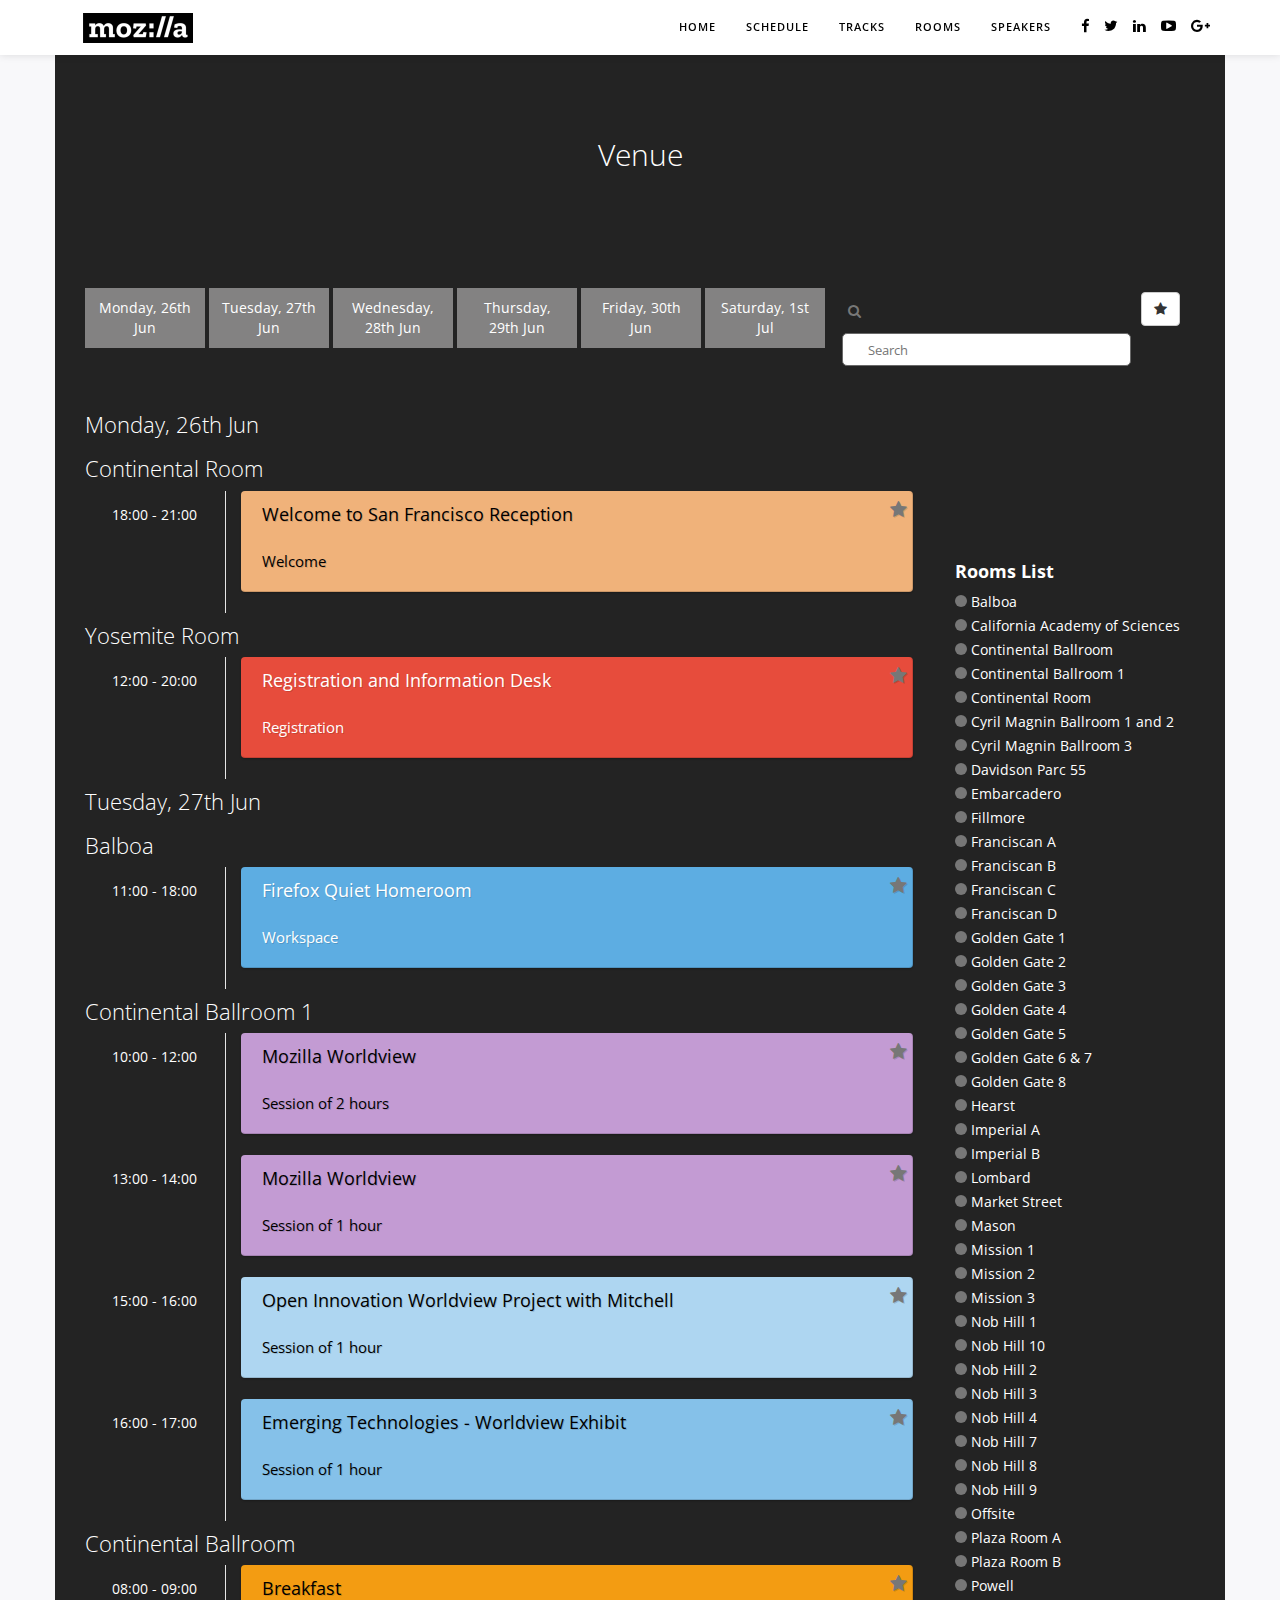
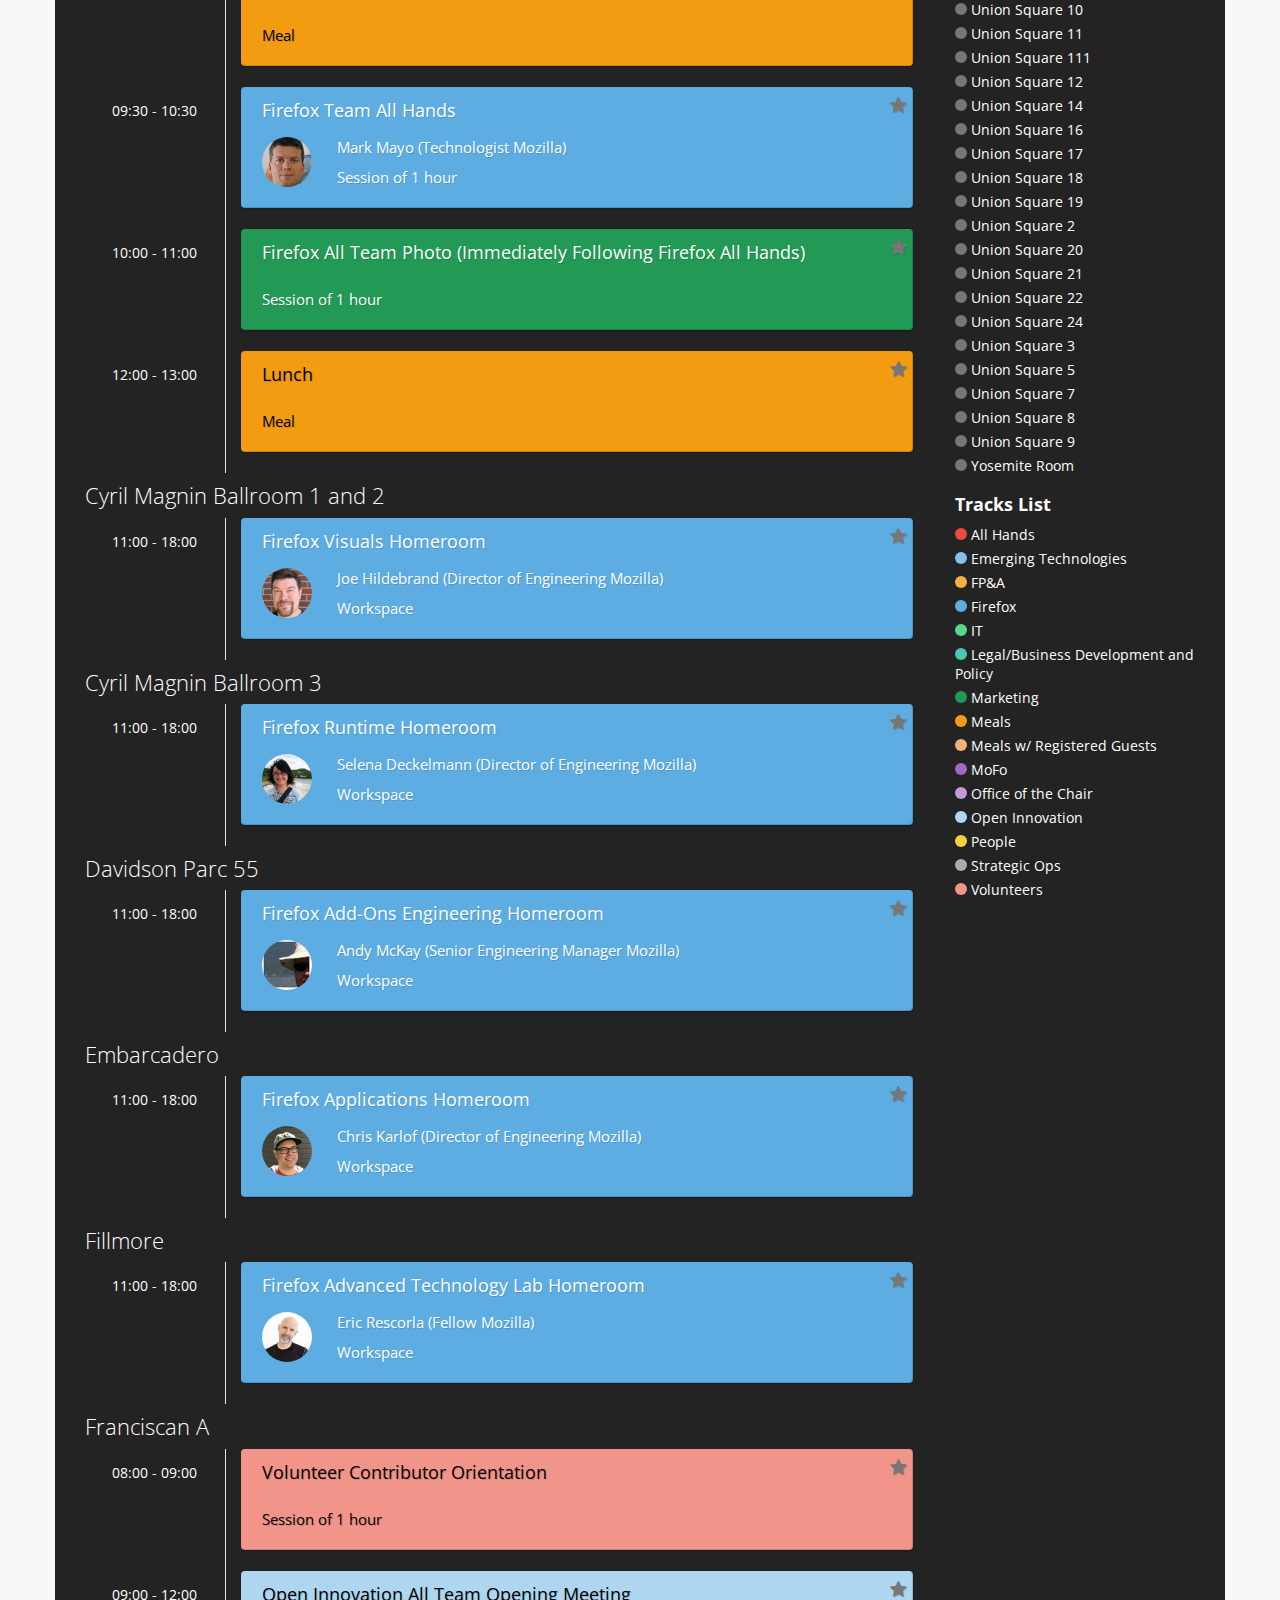
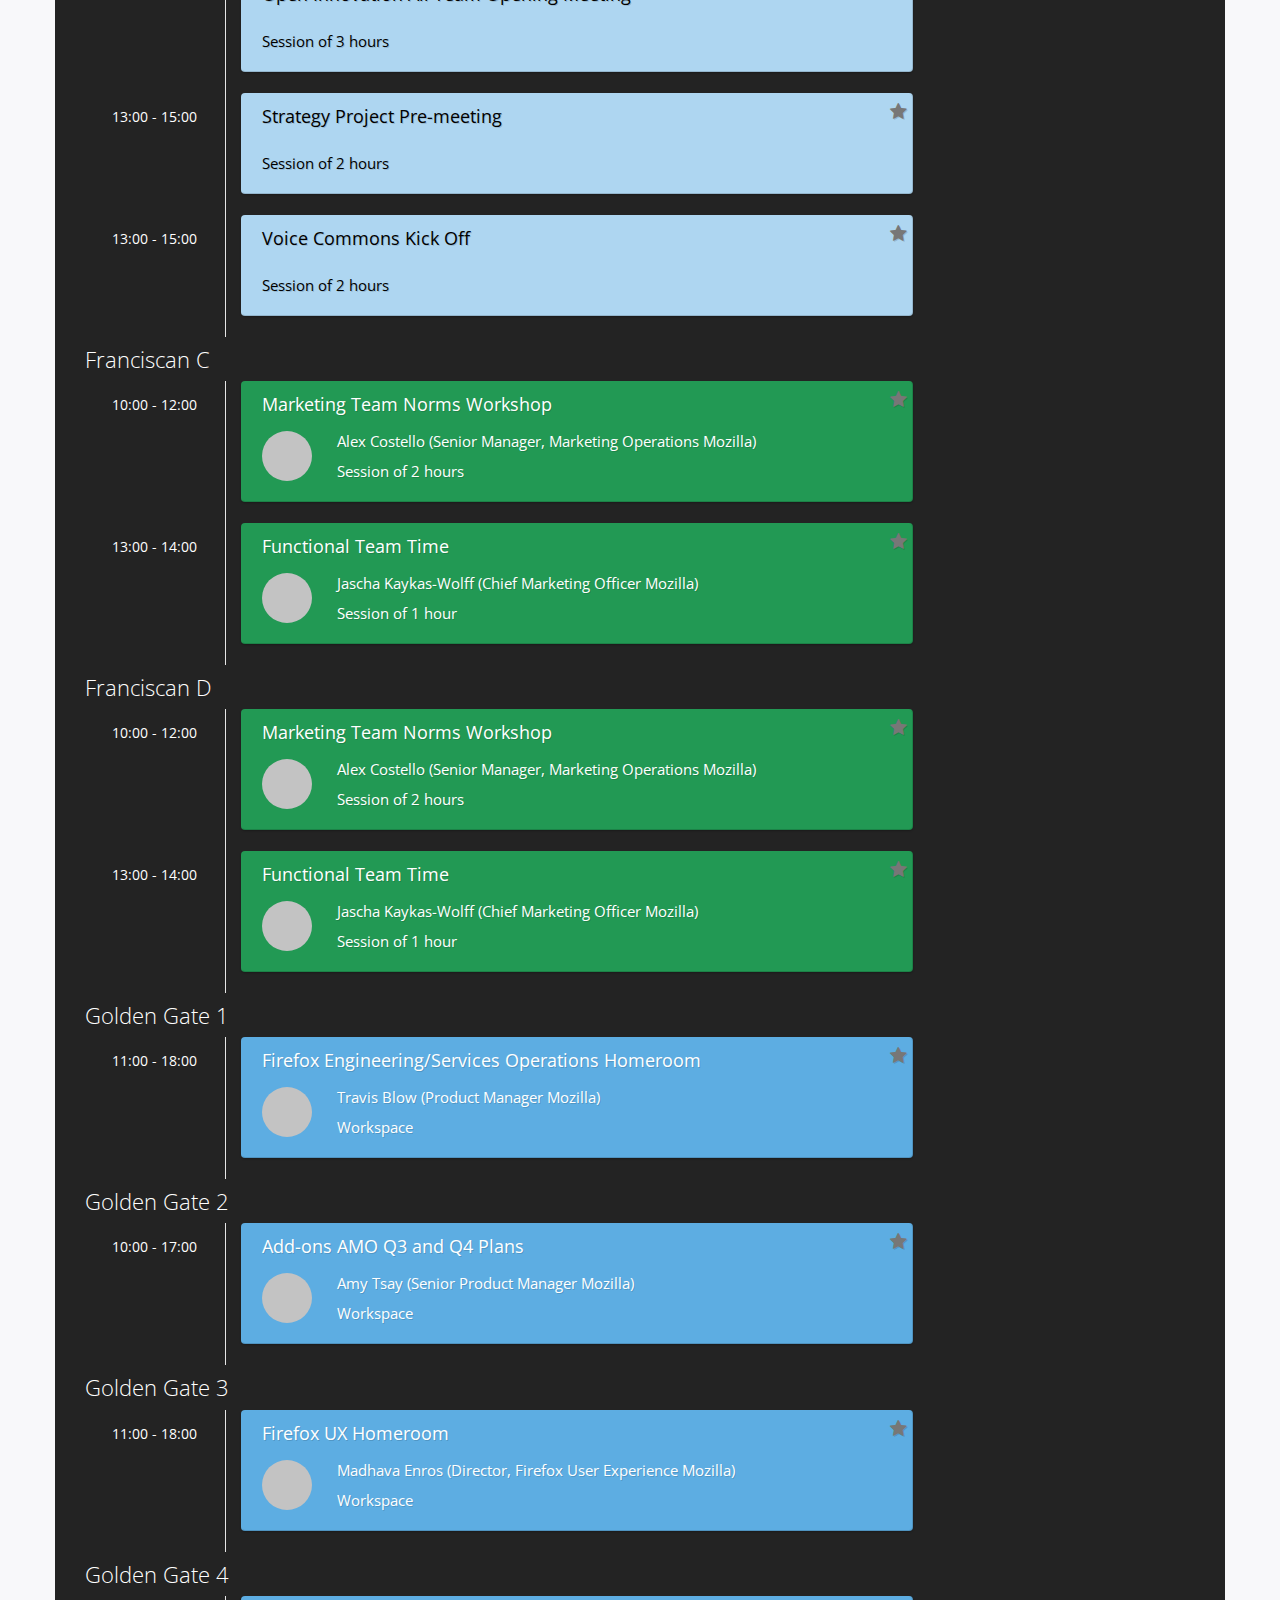
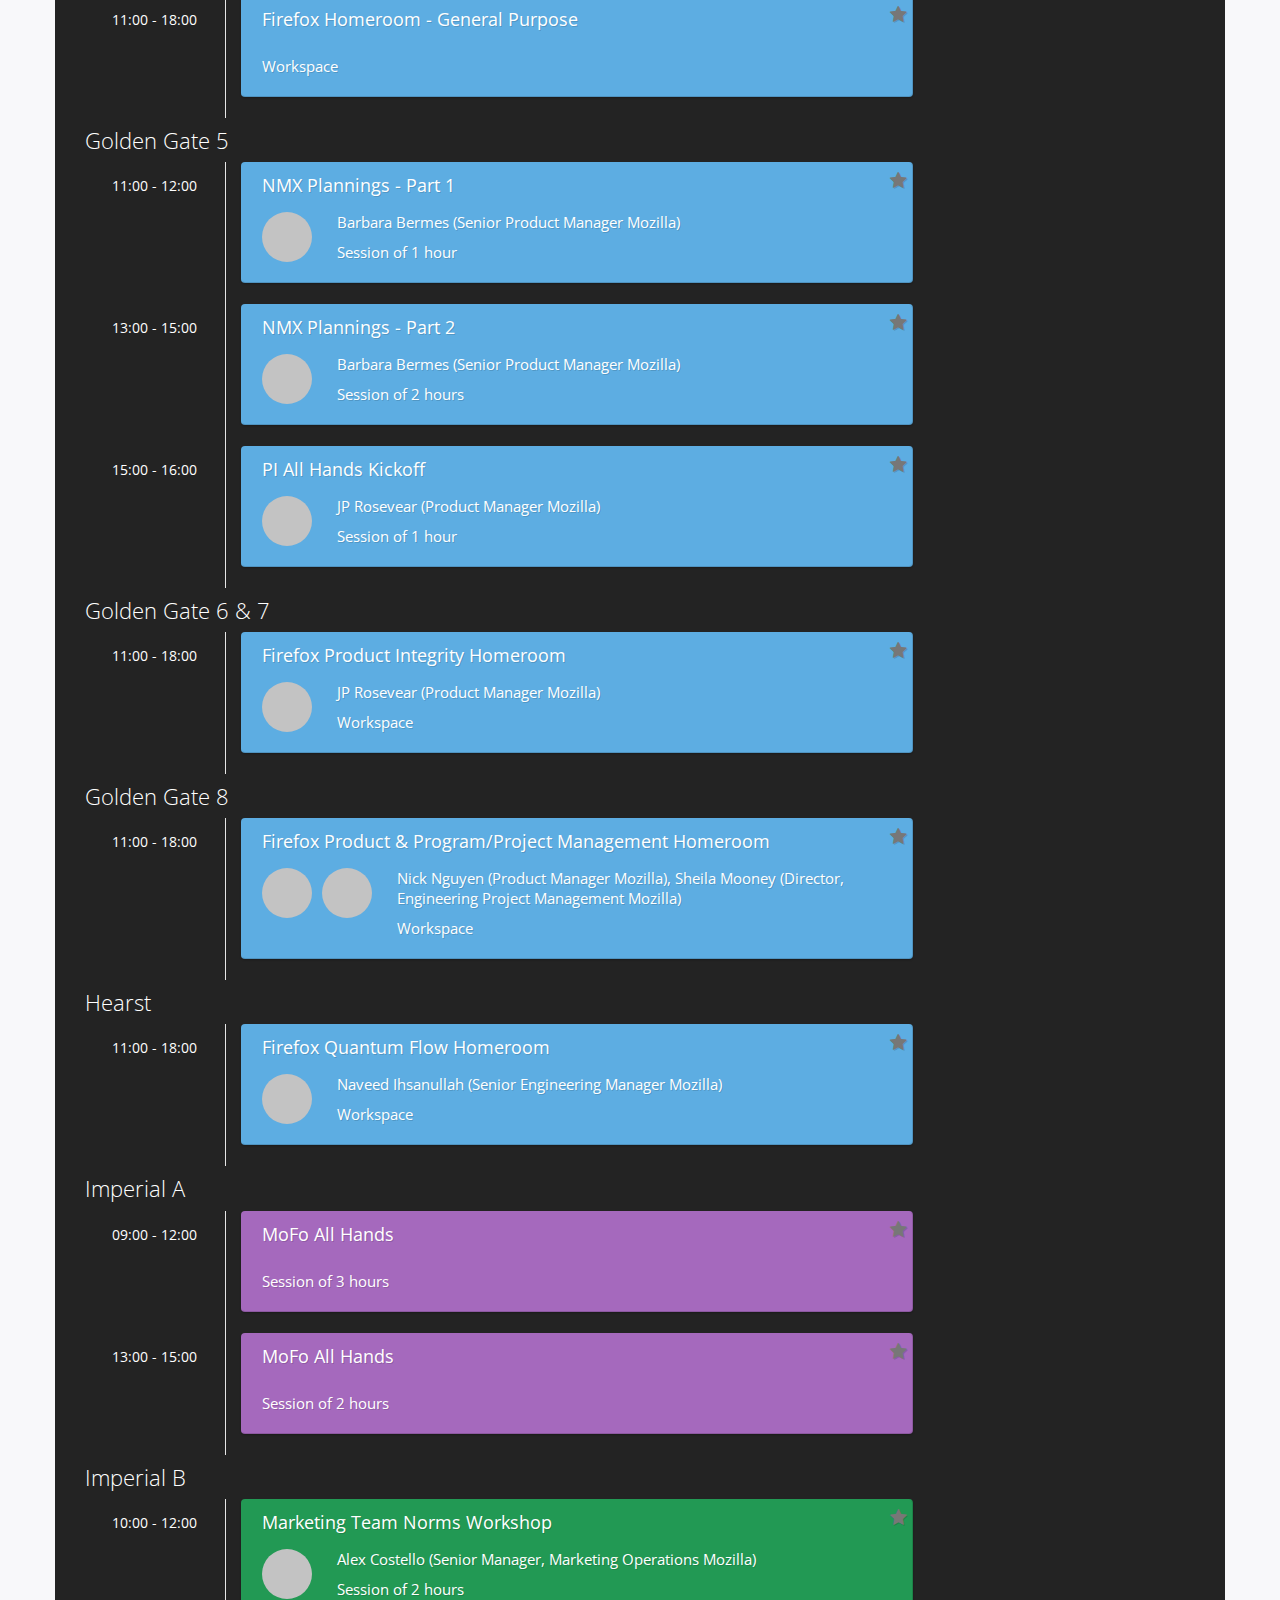
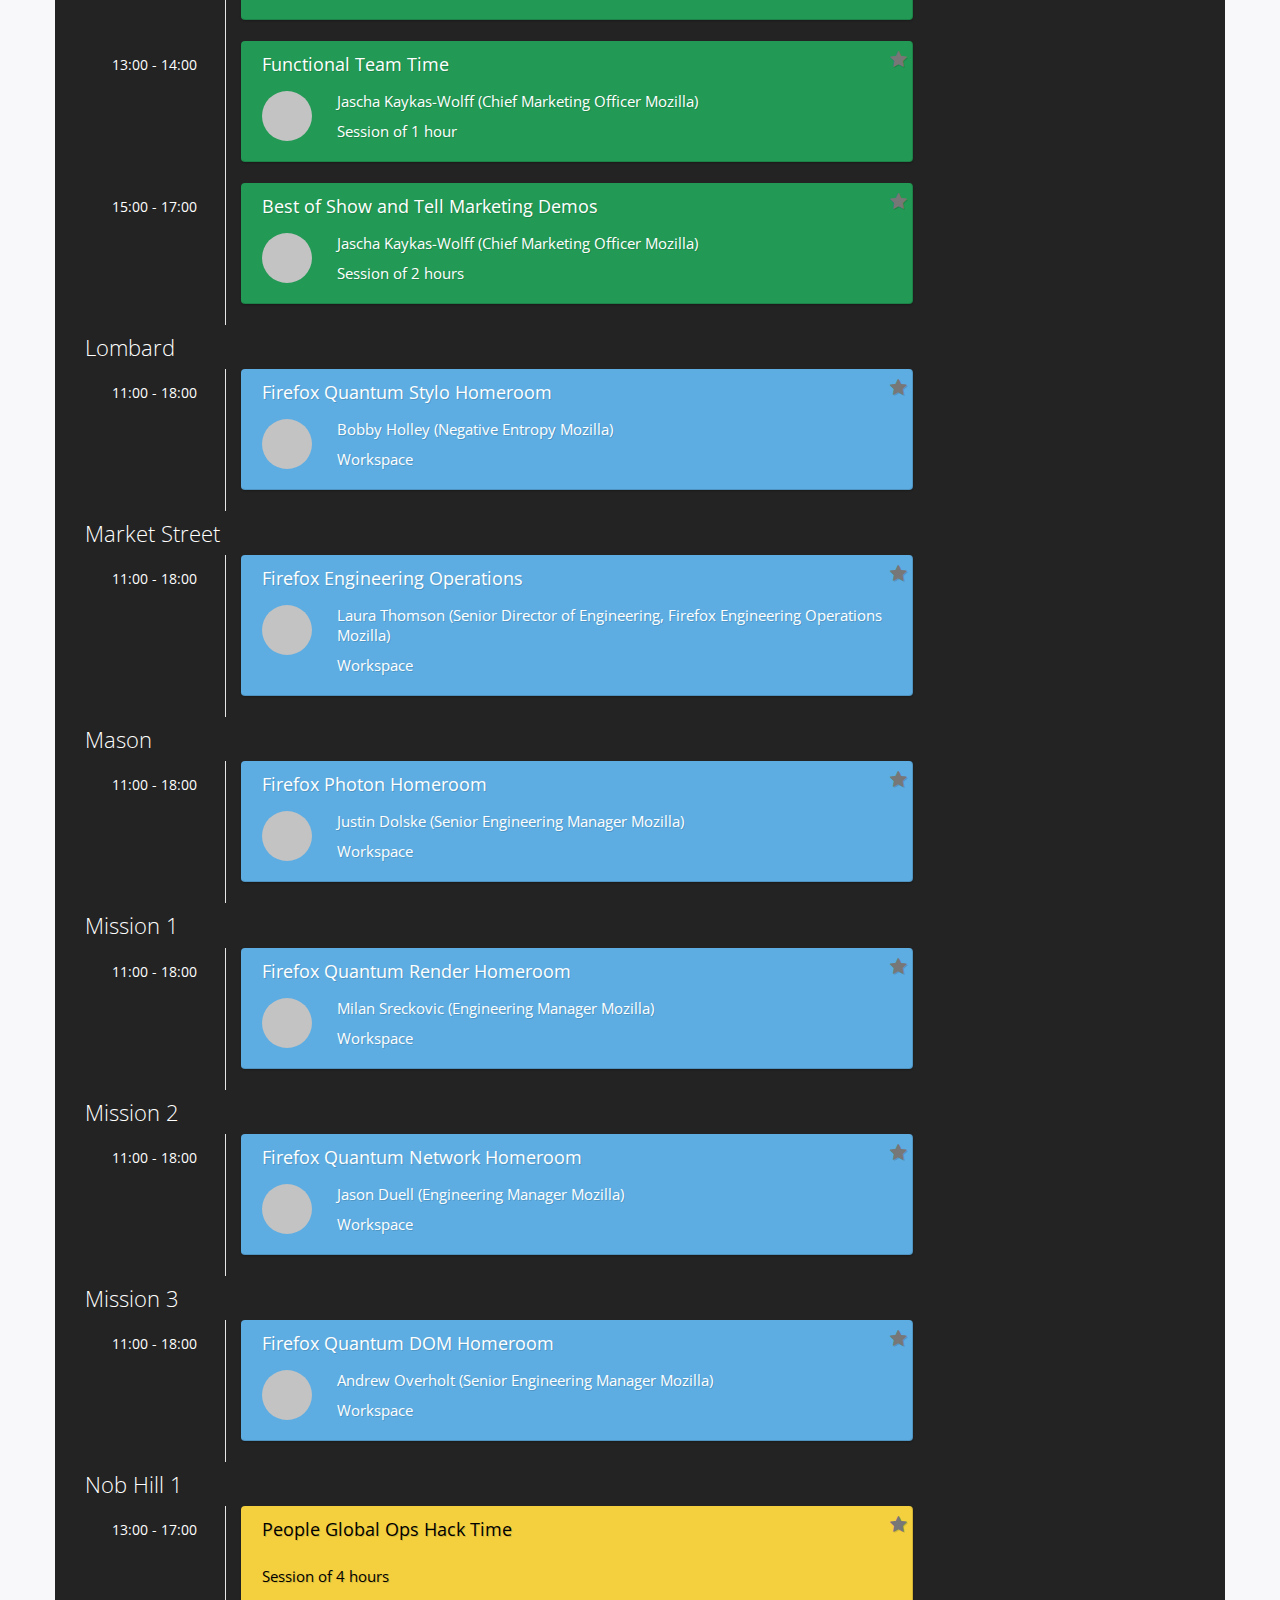
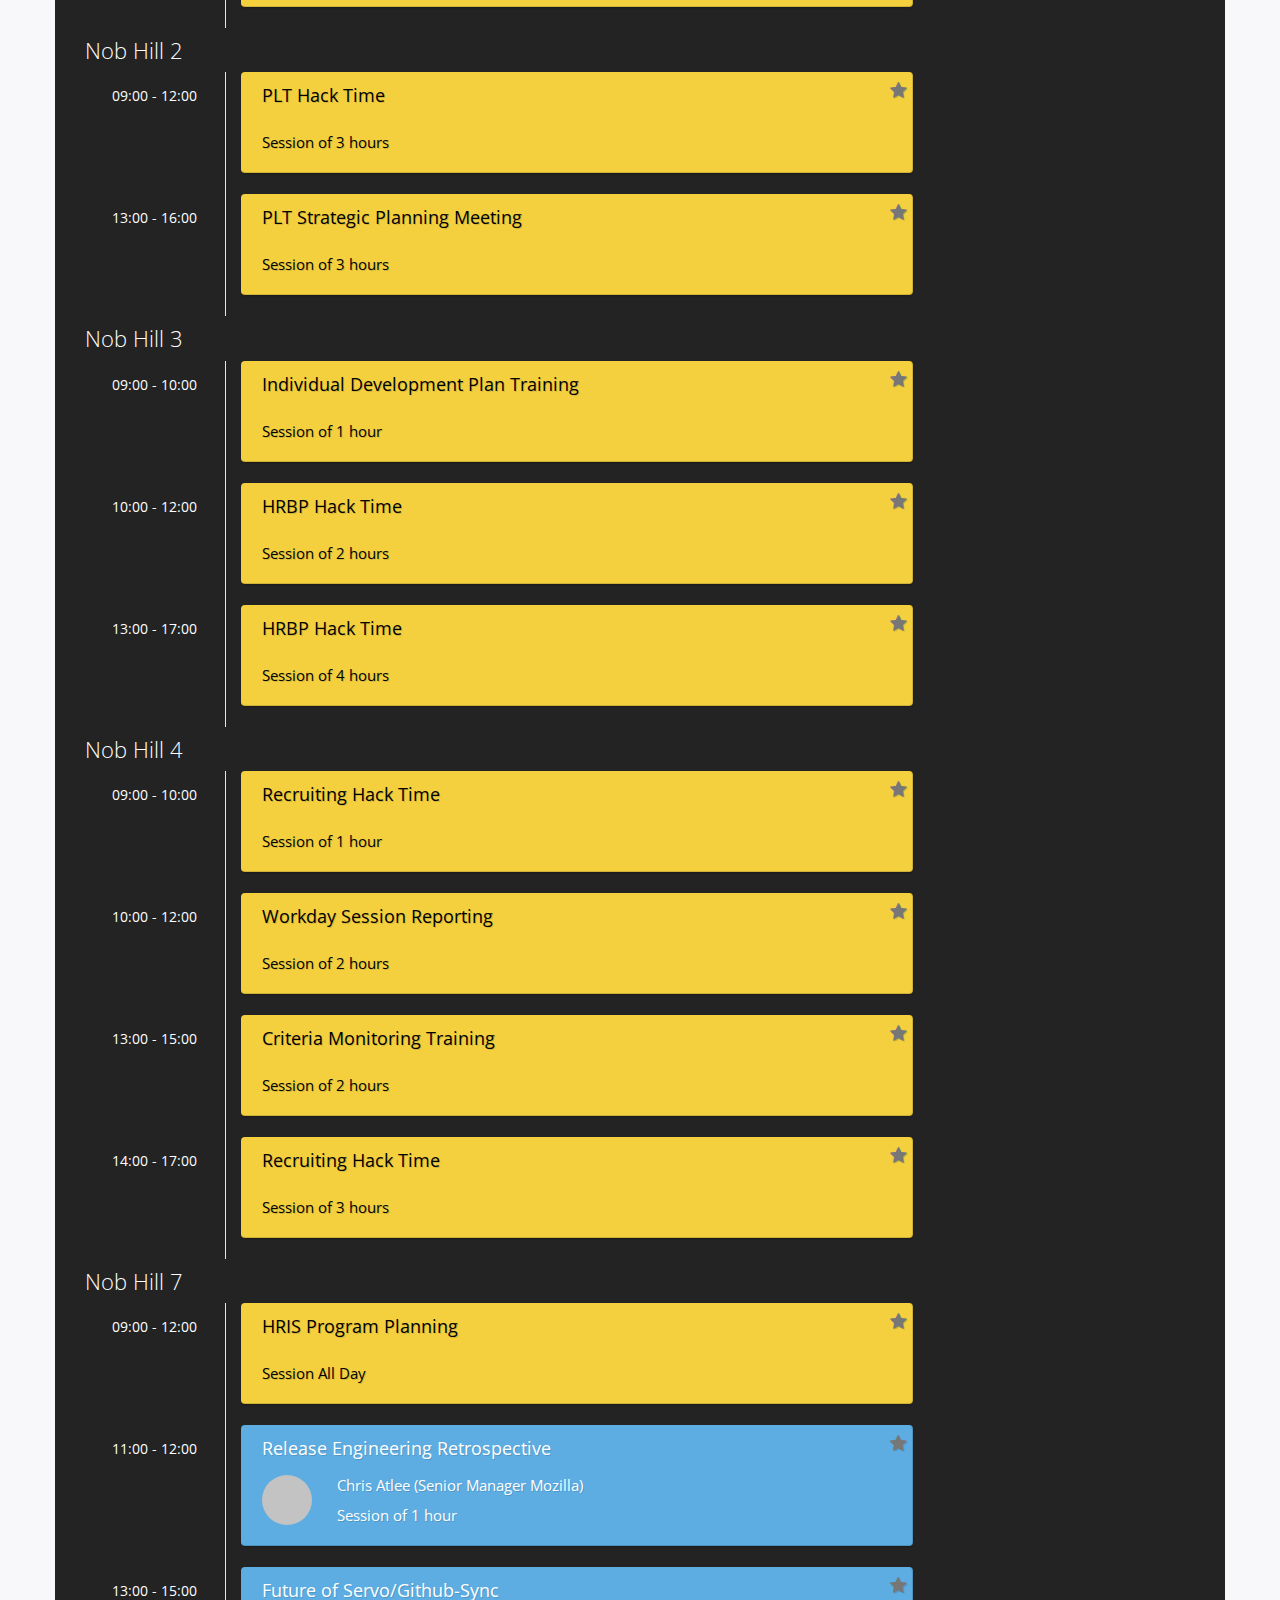
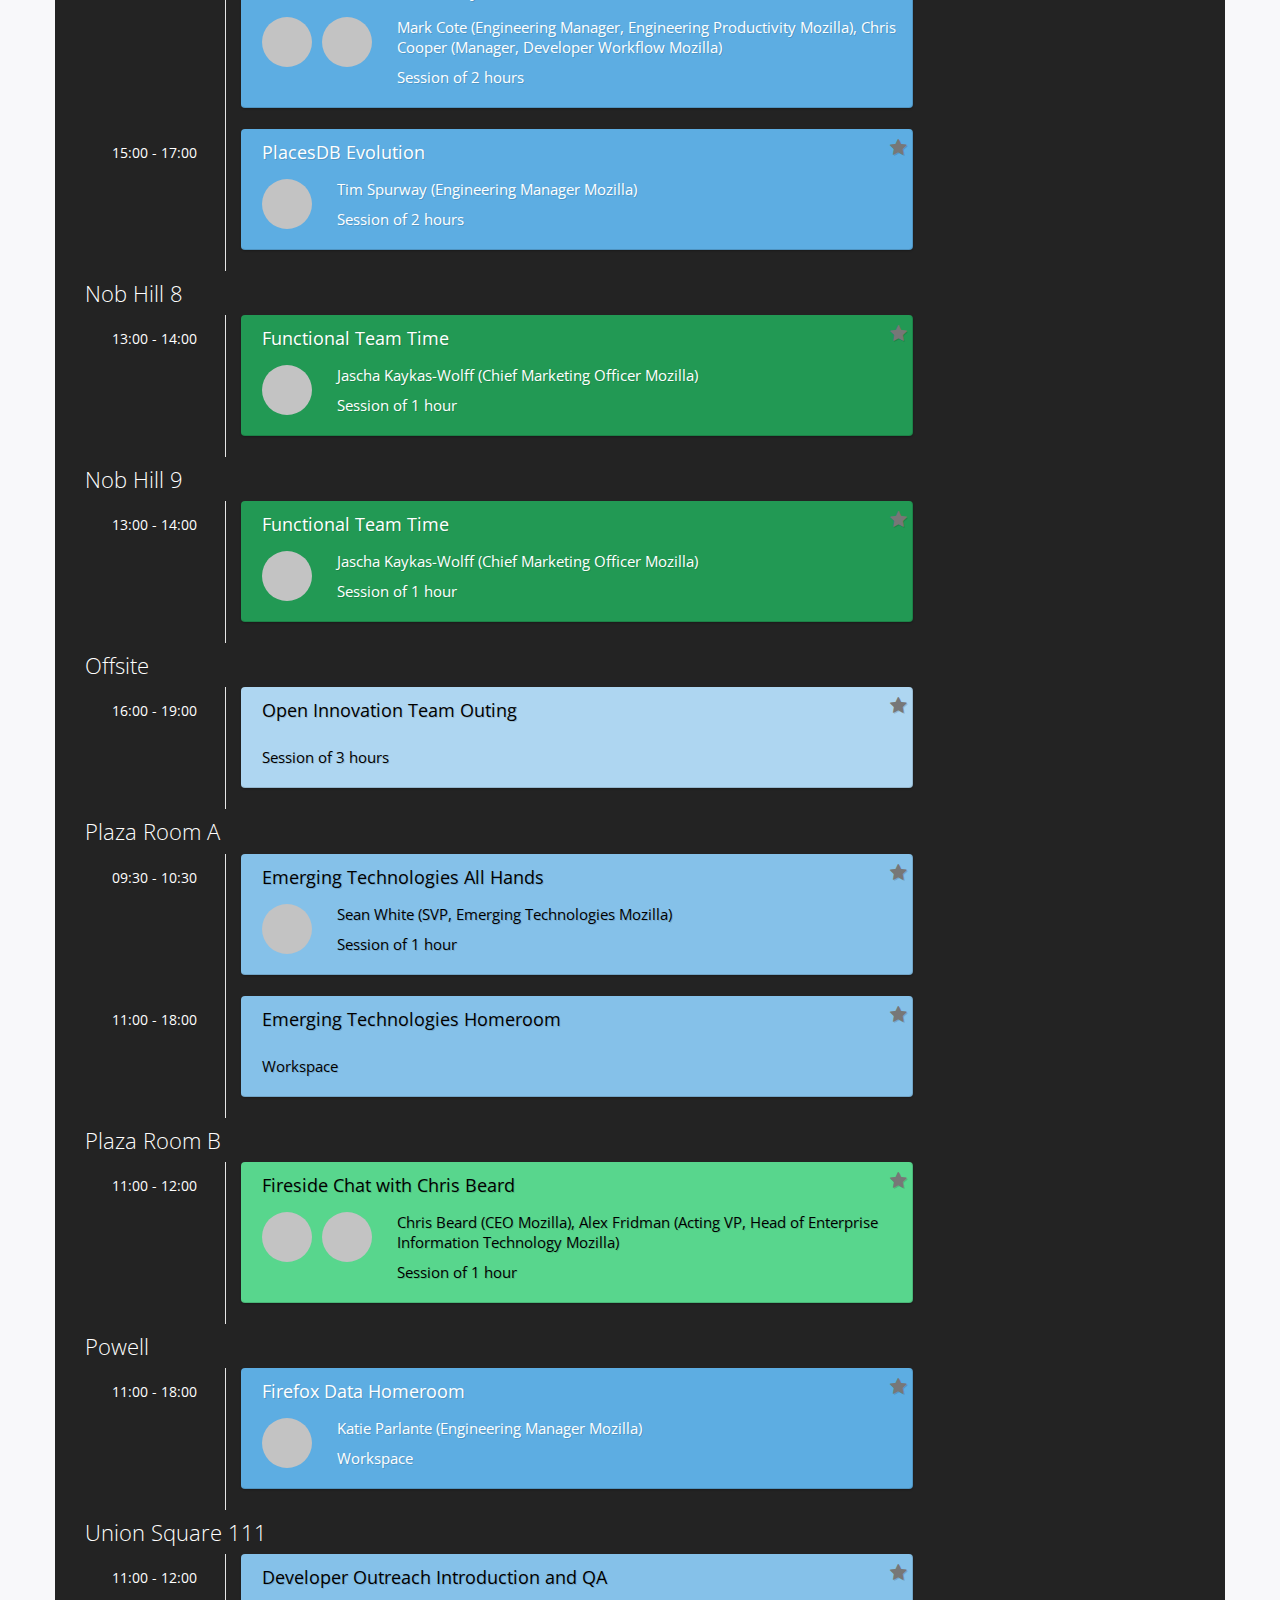
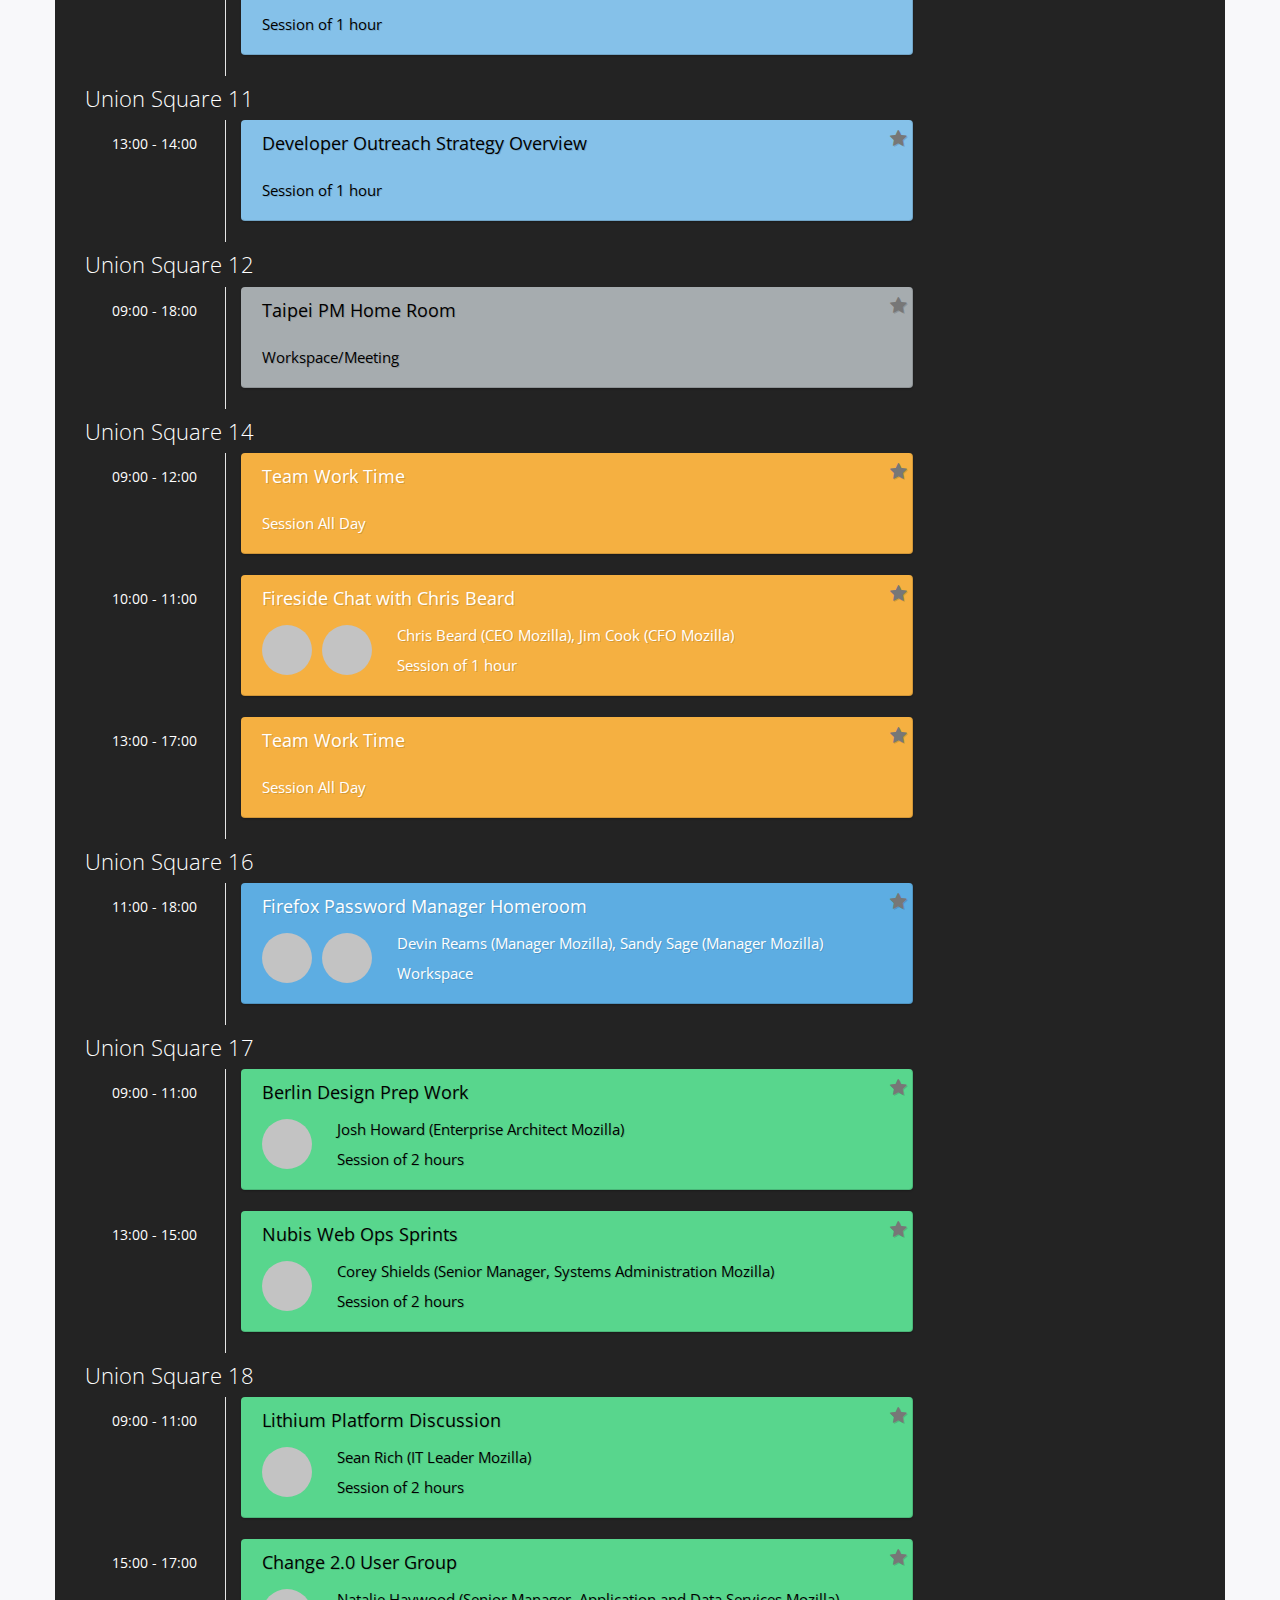
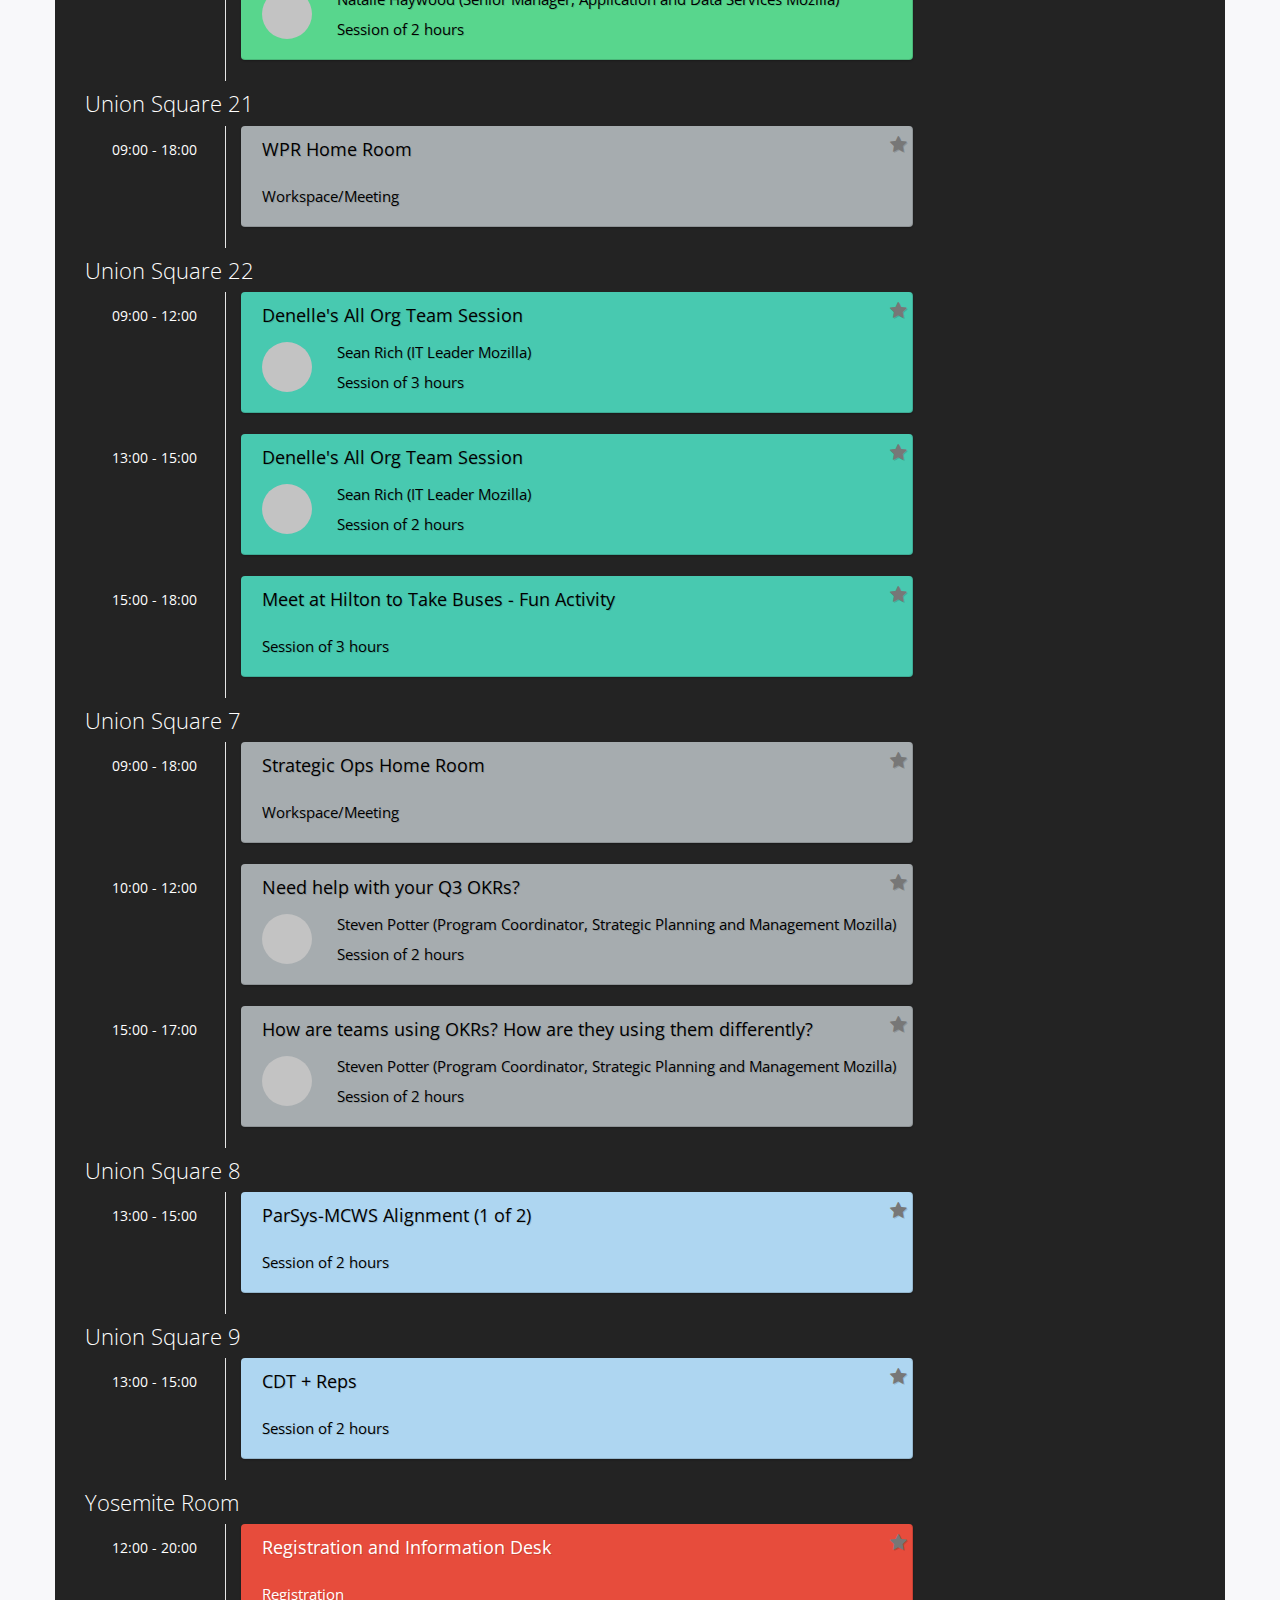
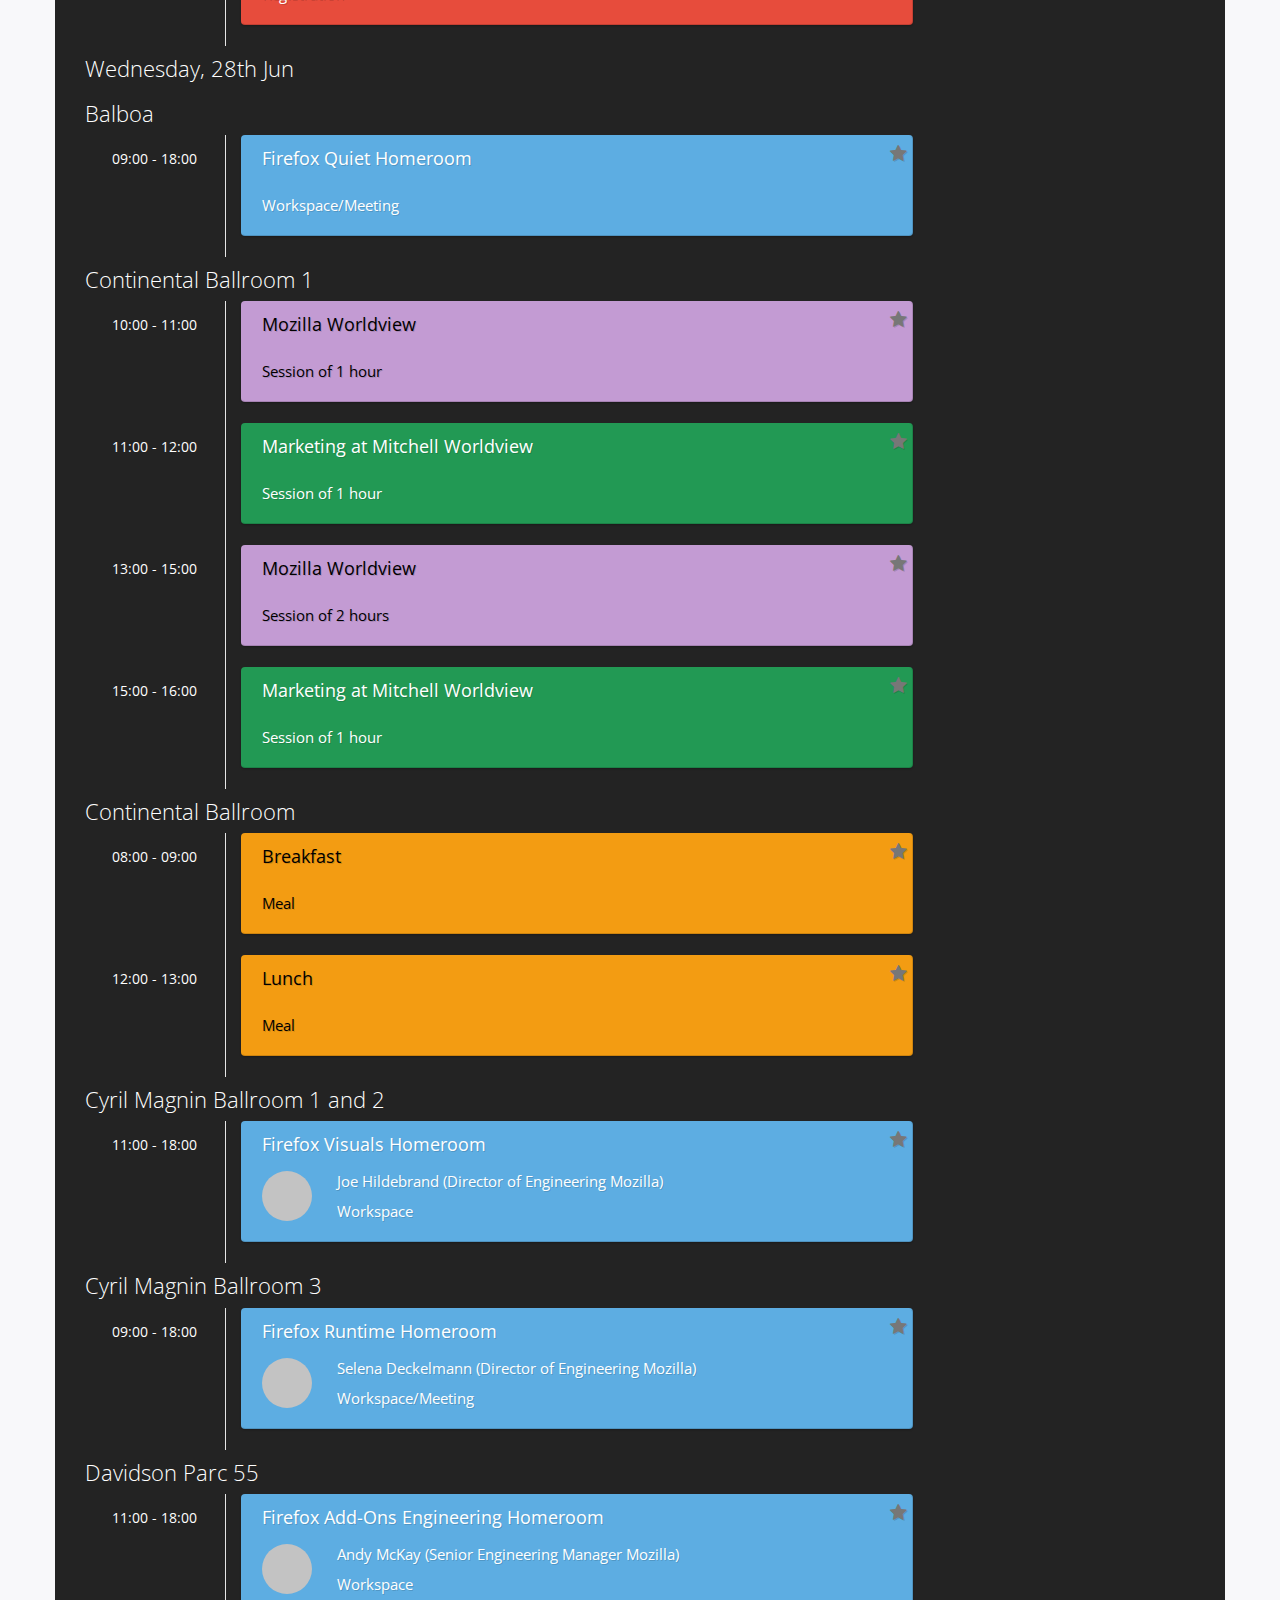
==== commit d8452c2c: "Updated" ====
--- a/MozillaAllHands2017.mobile-view-filters/rooms.html
+++ b/MozillaAllHands2017.mobile-view-filters/rooms.html
@@ -171,6 +171,7 @@
       $(document).ready(function() {
 
         $('.dropdown-submenu a').on("click", function(e){
+          e.preventDefault();
           $(this).next('ul').toggle();
           var spanDisplay = $(this).next('ul').is(':visible') ? 'inline-flex' : 'none';
           $(this).find('span').css('display', spanDisplay);
--- a/MozillaAllHands2017.mobile-view-filters/css/schedule.css
+++ b/MozillaAllHands2017.mobile-view-filters/css/schedule.css
@@ -1 +1 @@
-.navlink a:hover,a .speaker-social:hover,a:hover{text-decoration:none}.anchor,.event,.navlink,.sponsors{position:relative}.date-pill,.rooms{white-space:nowrap}.event,.pop-box .pop .pop-over,.room-header span,.session,.speaker-info .name,.text,.title-inline li{word-wrap:break-word}.clear-both,.line{clear:both}body{background-color:#f8f8fa!important;color:#777;font:12px 'Open Sans','Helvetica Neue',Helvetica,Arial,sans-serif}.anchor{display:block;top:-70px;visibility:hidden}.hide{display:none}.h1,.h2,.h3,.h4,.h5,.h6,h1,h2,h3,h4,h5,h6{color:#333;font-family:'Open Sans','Helvetica Neue',Helvetica,Arial,sans-serif;font-weight:300}a{color:#777}a:hover{color:#757575}a .speaker-social{margin-right:.3em}.scroll{display:flex}.logo{max-height:45px;max-width:110px}.navbar-default{background-color:#fff;border-color:#e7e7e7;box-shadow:0 0 8px 0 rgba(0,0,0,.125)}.navbar-default .navbar-nav>li>a{color:#000;font-size:11px}.navbar-header{margin-left:20px}.navlink{font-size:11px;font-weight:600;letter-spacing:1px;text-transform:uppercase;top:2px}.navlink a{padding-bottom:14px}.navlink a:hover{border-bottom:3px solid #777}.active,.pop-box .pop .pop-over>.sessions .sizeevent:hover span:nth-of-type(2),.tweets-feed a{text-decoration:underline}@media screen and (max-width:768px){.navlink a:hover{width:20%}}.navbar-toggle{border:0;color:#777;margin-left:0;margin-top:1em;padding:6px 5px}.navbar-default .navbar-toggle .icon-bar{background-color:#777}.dropdown-menu{min-width:60px}.dropdown-menu li a{padding:5px 20px}@media only screen and (max-width:350px){.homelink{display:none}}.sessions ul{list-style:none}.sessions ul li:after{content:','}.sessions ul li:last-of-type:after{content:''}@media (min-width:450px){body{font-size:14px}}@media (min-width:768px){#day-menu .dropdown-menu{display:block;opacity:0;top:-500px;-moz-transition:opacity .5s ease;-ms-transition:opacity .5s ease;-o-transition:opacity .5s ease;-webkit-transition:opacity .5s ease;transition:opacity .5s ease}#day-menu .dropdown-menu:hover{display:block;opacity:1;top:50px}#day-menu>.dropdown-toggle:hover+.dropdown-menu{opacity:1;top:50px}#day-menu>.dropdown-toggle:hover{background-color:#e7e7e7}}.btn-sign-up{background:#ff8700;color:#fff;margin-left:5px;margin-top:-5px}.video-link{margin-left:3px}.video-link>.fa{color:#757575;font-size:22px}.video-link>.fa:hover{color:#e52d27}.session-link>.fa{color:#757575;font-size:18px}.session-link>.fa:hover{color:#2196f3}@media (max-width:450px){.session-link>.fa{font-size:24px}.video-link>.fa{font-size:28px}.btn-sign-up{font-size:15px;margin-top:-8px}.navbar-toggle{margin-right:0}}@media (max-width:500px){.nav>li>a{padding:8px!important}}.section-header{font-size:30px;line-height:36px;margin-bottom:42px;margin-top:50px}.inputbox{margin-left:5px;padding:4px;width:35%}.speakers-inputbox{margin-left:5px;padding:0;vertical-align:top;width:50%}.s-popup-header-name{display:inline-block!important;font-size:15px!important;font-weight:400;max-width:98%;overflow:hidden;text-overflow:ellipsis;vertical-align:top;white-space:nowrap}::selection{background-color:#ff8700;color:#fff}.footer{bottom:0;color:#777;height:100px;margin:0;padding:15px;text-align:center}.large,.medium,.small{height:auto;margin:1%;max-width:100%;padding:3%;display:block;width:auto}.large{max-height:200px}.medium{max-height:140px}.small{max-height:120px}.sponsor-container{background:#fff}.sponsor-row{font-weight:700;color:#000}.sponsor-row-text{margin-bottom:60px;margin-top:10px}.sponsors{background-color:#fff;border:1px solid #ddd;border-radius:4px;display:block;margin:25px;padding:10px 15px}.location{background-color:#f5f5f5}.location-map{margin-left:0;margin-right:0}.address{margin-top:20px}.mediumoffset:first-child{margin-left:8.33%}.smalloffset{margin-left:41.66666667%}.largeoffset{margin-left:36%}.sublargeoffset:first-child{margin-left:16.6%}.subsmalloffset{margin-left:41.66666667%}@media (max-width:792px){.speaker-with-bio .speaker-description{display:table}.mediumoffset:first-child,.sublargeoffset:first-child{margin-left:0}}@media (max-width:892px){.largeoffset,.smalloffset{margin-left:10%}}.centre{display:block;margin:0 auto}.show-button-filter{padding-top:10px}.filter{margin-right:10px;padding-top:8px}.list-menu{top:90%}.calendar-filter{flex-grow:1;padding-top:8px}.schedule-download{padding-top:10px;margin-left:0}#event{margin-bottom:0}.event{cursor:pointer;background:#b7cdff;border-bottom:1px solid rgba(0,0,0,.15);border-left:1px solid transparent;border-radius:4px;border-right:1px solid rgba(0,0,0,.15);border-top:1px solid transparent;box-shadow:0 1px 2px rgba(0,0,0,.25);display:block;margin:0 12px 12px 0;text-shadow:1px 1px 0 rgba(0,0,0,.15);width:auto}.date-list,.featured-speaker{margin-top:50px}.arrow,.pop-box{position:absolute;z-index:1000}.sizeevent{cursor:pointer;font-style:normal;font-weight:400;padding:20px;width:auto}.sizeevent span{font-weight:700}.sizeevent i{margin-left:10px}.trackwidth{width:112px}@media (max-width:660px){.event{max-width:100%}}@media (max-width:600px){.show-button-filter{padding-bottom:0}.show-button-filter button{width:100%}}.date-list{line-height:40px}.date-pill{border:thin solid;border-radius:4px;display:inline-block;line-height:1.5;margin:10px;padding:6px}#track-list{margin-bottom:8%}.left-border{border-left:1px solid #e6e6e6}.text{color:#black;font-size:22px;text-align:justify}.tracks{border-left:1px solid rgba(0,0,0,.1);min-height:70px}.arrow{height:10px;left:6px;margin-top:-8px;overflow:hidden;width:25px}.arrow span{background:#efefef;border-left:1px solid #c1c1c1;border-top:1px solid #c1c1c1;display:block;height:14px;margin:1px 0 0 4px;width:14px;zoom:1;-moz-box-shadow:inset 1px 1px 1px 0 rgba(255,255,255,.37);-moz-transform:rotate(45deg) skew(-10deg,-10deg);-ms-transform:rotate(45deg) skew(-10deg,-10deg);-o-transform:rotate(45deg) skew(-10deg,-10deg);-webkit-box-shadow:inset 1px 1px 1px 0 rgba(255,255,255,.37);-webkit-transform:rotate(45deg) skew(-10deg,-10deg);box-shadow:inset 1px 1px 1px 0 rgba(255,255,255,.37);transform:rotate(45deg) skew(-10deg,-10deg)}.pop-box{cursor:text;background-color:#fff;border:1px solid #c1c1c1;border-radius:4px;margin-top:8px;height:auto;min-height:255px;transition:all .5s ease;width:355px}.bookmark,.clickable-link,.room-name,.session,.social-button,.speaker-info,.track-name{cursor:pointer}.pop-box .pop>hr{margin:10px 0;min-width:calc(100% - 20px)}.pop-box .pop>h4{margin-left:-20px}.pop-box .pop>.pop-over.row{padding:10px 20px 0 0}.pop-box .pop>.pop-over.row:hover .fa{color:#000}.pop-box .pop>.pop-over.row:hover .s-button{color:#fff}.pop-box .pop{background-color:#fff;margin-left:20px;border-radius:3px}.pop-box .pop a{margin-left:-5px}.pop-box .pop .pop-over>.sessions{padding:0}.pop-box .pop .pop-over{color:#777;font-weight:400;line-height:20px;margin:0;padding:0}.active,.list-title{font-weight:700}.pop-box .pop-header{background:#efefef;border-bottom:1px solid #ddd;border-top-left-radius:4px;border-top-right-radius:4px;height:35px;margin-left:-20px;padding:5px 5px 0 20px}#headline{padding:8px}.main{background-color:#fff;margin-bottom:1%;margin-top:2%;padding-top:2%}.card-container{padding:4%}.card-container .card{background-color:#fff;border:1px solid rgba(0,0,0,.15);border-radius:4px;box-shadow:0 .125em .275em 0 rgba(0,0,0,.125);display:block;margin:30% auto 0;width:250px}.card-container .card .card-img-top{height:235px;overflow:hidden;width:248px}.card-container .card .card-block{height:330px;overflow-y:hidden;overflow-x:hidden;padding:2%}.card-container .card .card-block:hover{overflow-y:overlay}.card-container .card .card-block .card-text{color:#2482d3;line-height:normal;padding:1%;word-wrap:break-word}.card-container .card .card-block .description{color:#000;margin:4%;padding:4px;text-align:center}.card-container .card .icons{color:#757575;height:43px;font-size:18px;padding:4%;text-align:center}.speakers-list{max-width:50%;float:left;padding-left:15px}@media only screen and (max-width:400px){.speakers-list{max-width:35%}}.speaker-short-info{width:auto;overflow:hidden;padding-left:15px}.track-heading{margin-top:40px}.active{color:#000!important}.eventtime{color:#777;height:46px;text-align:center;transform:translateY(30%);vertical-align:middle}@media only screen and (max-width:600px){.eventtime{padding-left:0}}.sesroom{color:#fff;padding:1%;margin-left:4%;max-width:500px}@media only screen and (min-width:600px) and (max-width:700px){.sesroom{max-width:400px}}@media only screen and (min-width:458px) and (max-width:600px){.sesroom{max-width:300px}}@media (max-width:458px){.sesroom{max-width:250px}}.titlecolor{border-radius:50%;height:12px;width:12px;display:inline-block}.room-info,.track-info{margin-bottom:5px}.room-name-list{margin-bottom:20px}.title-inline{padding:0;position:relative}.title-inline li{margin-left:2%;display:inline-block;max-width:188.6px;vertical-align:top}.title-legend{float:right;width:215px;line-height:13px}.track-room-names{color:#000;margin-top:16%;padding-left:30px}@media screen and (max-width:768px){.track-room-names{display:none}}.social-buttons{display:none;margin-top:5px;padding-left:15px;padding-right:5px}.social-buttons-speaker{display:none;padding-left:10px}.header-pop,.schedule-track,.social-button{display:inline-block}.social-button{color:#fff;height:25px;text-align:center;width:25px}.social-button i{height:100%;line-height:25px;width:100%}.social-session{padding-left:15px;padding-top:10px}.facebook{background-color:#3b5998}.twitter{background-color:#55acee}.google{background-color:#dd4b39}.linkedin{background-color:#3b5998}.social-link{padding-left:10px;padding-top:5px}@media (max-width:990px){.title-legend{float:left;width:40%}}@media (max-width:767px){.pop-box{width:100%}.pop-box .arrow{left:48%;margin-top:-10px}}.schedule-track{margin-right:10px;vertical-align:text-top}@media (max-width:600px){.schedule-track{display:block}}.margin-down-10{margin-bottom:10px}.margin-down-15{margin-bottom:15px}.carousel,.carousel .item{height:500px}.carousel-caption{bottom:100px;color:#fff;left:10.2%;padding-bottom:20px;padding-top:20px;position:absolute;right:15%;text-align:left;text-shadow:0 1px 2px rgba(0,0,0,.6);z-index:10}.carousel-caption h1,.carousel-caption h4{color:#fff}@media (min-width:768px){.carousel-caption h1{font-size:50px}}.eventpage{margin-top:-66px;padding:0;position:relative;overflow:hidden;background-color:#fff}.eventpage .listing-panel{background-color:#fff;border-color:#d2d6df;border-style:solid;border-width:0 0 1px;box-sizing:border-box;padding-bottom:10px;padding-top:10px}.eventpage .listing-panel .ticket-button-container{padding-right:30px}.eventpage .listing-panel .ticket-button-container #ticket-button{display:block;position:relative;top:-87px;visibility:hidden}.eventdes{color:#777;padding-top:30px;text-align:justify}.eventdes p{padding:1px}.speaker-info{height:280px;margin-bottom:10px;padding:0}.speaker-info .name{padding:0 4px}#map{display:block;margin:auto;height:75vh}.speakers-row{padding:0 15px}.speakers-row .speaker-column{padding:0}.speakers-row .speaker-column .speaker{margin-bottom:36px;position:relative}.speakers-row .speaker-column .speaker span{display:block;font-size:16px}.speakers-row .speaker-column .speaker .image-holder{cursor:pointer;margin-bottom:12px;overflow:hidden;position:relative}.speakers-row .speaker-column .speaker .image-holder .background-image{background-color:#f8f8fa;display:block;height:300px;margin:0 auto;width:300px}.speakers-row .speaker-column .speaker .image-holder .responsive-overlay{height:100%;position:absolute;top:0;width:100%}.speakers-row .speaker-column .speaker .image-holder .responsive-overlay .preserve3d{height:300px}.speakers-row .speaker-column .speaker .image-holder .responsive-overlay .hover-state{background:rgba(0,0,0,.5);display:block;left:0;opacity:0;position:relative;top:0;z-index:2;-moz-transition:all .3s ease-out;-webkit-transition:all .3s ease-out;transition:all .3s ease-out;height:300px;width:300px}.speaker-with-bio .speaker .image-holder:hover .hover-state,.speakers-row .speaker-column .speaker .image-holder:hover .hover-state{opacity:1}.speakers-row .speaker-column .speaker .image-holder .responsive-overlay .hover-state .bio{color:#fff;margin-left:10px;margin-right:10px;max-width:280px}@media screen and (max-width:892px){.speakers-row .speaker-column .speaker .image-holder .responsive-overlay .hover-state{margin:0 auto}}.speakers-row .speaker-column .speaker .image-holder .social-links{position:absolute;top:0;width:100%;-moz-transform:translate3d(0,-200px,0);-moz-transition:all .3s ease-out;-webkit-transform:translate3d(0,-200px,0);-webkit-transition:all .3s ease-out;transform:translate3d(0,-200px,0);transition:all .3s ease-out}.speakers-row .speaker-column .speaker .image-holder .social-links a{color:#fff;display:inline-block;font-size:24px;margin-left:6px}.speakers-row .speaker-column .speaker .image-holder .social-links a:hover{color:#000}.speakers-row .speaker-column .speaker .image-holder:hover .hover-state .social-links{width:100%;-moz-transform:translate3d(0,-200px,0);-moz-transition:all .3s ease-out;-webkit-transform:translate3d(0,-200px,0);-webkit-transition:all .3s ease-out;transform:translate3d(0,-200px,0);transition:all .3s ease-out;position:absolute;top:140%}.speakers-row .speaker-column .speaker .image-holder:hover .hover-state .social-links a{color:#fff;display:inline-block;font-size:24px;margin-left:6px}.speakers-row .speaker-column .speaker .image-holder:hover .hover-state .social-links a:hover{color:#000}.speaker-name{color:#333;height:30px;text-align:center;line-height:1em}@media only screen and (max-width:692px){span.speaker-name{text-align:center}}@media only screen and (max-width:500px){span.speaker-name{text-align:center}}.middle{padding:4%;text-align:center}.sponsorscont{padding:72px}.sponsorscont>div{margin-right:0;margin-left:0}.vcenter{transform:translateY(30%)}.sponsorimg{height:80px;line-height:80px;margin-bottom:36px}.sponsorimg img{max-height:80px;max-width:150px}.duplicatable-content{padding-bottom:36px}.speaker-with-bio{margin-bottom:36px;overflow:hidden}.speaker-with-bio .speaker{float:left;margin-bottom:0;width:50%}.speaker-with-bio .speaker .image-holder{overflow:hidden;position:relative}.speaker-with-bio .speaker .image-holder:hover .hover-state .social-links{position:absolute;top:140%}.speaker-with-bio .speaker .image-holder .background-image{height:262.5px;width:262.5px}.speaker-with-bio .speaker .responsive-overlay{height:100%;position:absolute;top:0;width:100%}.speaker-with-bio .speaker .responsive-overlay .hover-state{background:rgba(0,0,0,.5);display:block;height:262.5px;left:0;opacity:0;position:relative;top:0;width:262.5px;z-index:2;-moz-transition:all .3s ease-out;-webkit-transition:all .3s ease-out;transition:all .3s ease-out}.speaker-with-bio .speaker .responsive-overlay .hover-state .social-links{position:absolute;top:0;width:100%;-moz-transform:translate3d(0,-200px,0);-moz-transition:all .3s ease-out;-webkit-transform:translate3d(0,-200px,0);-webkit-transition:all .3s ease-out;transform:translate3d(0,-200px,0);transition:all .3s ease-out}.speaker-with-bio .speaker .responsive-overlay .hover-state .social-links a{color:#fff;display:inline-block;font-size:24px;margin-left:6px}.speaker-with-bio .speaker .responsive-overlay .hover-state .social-links a:hover{color:#000}.speaker-with-bio .speaker-description{float:left;max-height:262.5px;overflow:hidden;padding-left:30px;width:50%}.speaker-with-bio .speaker-description:hover{overflow:auto}.speaker-with-bio .speaker-description .sub{margin-right:20px;display:inline-block;font-weight:600;margin-bottom:18px}.speaker-with-bio .speaker-description p{font-size:14px;line-height:24px;margin:0 0 10px}.speaker-with-bio .speaker-description h2{margin-right:20px}@media (max-width:992px){.speaker-with-bio .speaker{width:100%}.speaker-with-bio .speaker .image-holder>.background-image{display:block;margin:0 auto}.speaker-with-bio .speaker-description{padding-left:0;text-align:center;width:100%}}@media screen and (max-width:992px){.speaker-with-bio>.speaker>.image-holder>.responsive-overlay>.hover-state{margin:0 auto}}@media only screen and (min-width:992px) and (max-width:1200px){.speaker-with-bio .speaker-description,.speaker-with-bio .speaker>.image-holder .background-image,.speaker-with-bio .speaker>.image-holder .responsive-overlay>.hover-state,.speakers-row .speaker-column .speaker>.image-holder .background-image,.speakers-row .speaker-column .speaker>.image-holder .responsive-overlay>.hover-state{height:212.5px;width:212.5px}.speakers-row{padding:0 75px}.speakers-row .speaker-column{text-align:center}}.vertical-align{position:relative;top:50%;-ms-transform:translateY(-50%);-webkit-transform:translateY(-50%);transform:translateY(-50%)}.tweets-feed{color:#777;font-size:20px;height:100px;line-height:30px;margin-bottom:20px;transition:opacity .2s linear}.tweets-feed a{color:#777;font-weight:700}.footer-container .classic a,.skip{text-decoration:none}.tweets-feed #dateTweeted{margin-bottom:20px;display:block;font-size:15px}#tweet{word-break:break-all}@media screen and (max-width:600px){.tweets-feed{font-size:1em}.tweets-feed #dateTweeted{display:block;font-size:.9em}}.tweet-row{margin-bottom:80px;padding:0;transform:translateY(30%)}.tweet-row .social_twitter{font-size:60px;margin-bottom:12px}.footer-container{margin:0 auto;max-width:1600px}.footer-container .classic{background:#f5f5f5;padding:72px 0 36px}.footer-container .classic .menu{display:inline-block;line-height:1;list-style:none;margin-bottom:14px;padding:0;text-align:left}.footer-container .classic .menu li{color:#000;float:none;font-size:11px;font-weight:600;letter-spacing:1px;margin-bottom:12px;position:relative;text-transform:uppercase;top:4px}.footer-container .classic span>.lead{display:inline-block;font-weight:400;margin-bottom:12px}.footer-container .classic .social-profiles,.footer-container .classic .social-profiles li{display:inline-block}.footer-container .classic a:hover{color:#000}.footer-container .contact-details{left:40px;margin-bottom:14px}.footer-container .contact-details .contact-methods{list-style:none;margin:0;padding:0}.footer-container .contact-details .contact-methods i{color:#777;font-size:36px}.footer-container .contact-details .contact-methods li{list-style:none;margin-bottom:12px;position:relative}.footer-container .contact-details .contact-methods span{display:inline-block;font-size:14px;left:8px;position:relative;width:188px}.footer-container .contact-details .contact-methods span a{border-bottom:3px solid #fff;bottom:10px;left:8px;padding-bottom:4px;position:relative}.footer-container .contact-details .contact-methods .address>span{vertical-align:top}@media (max-width:892px){.footer-container .contact-details{left:0}}.room-container>.tip-description{color:#777;line-height:2;text-align:left}.graytext{color:#777}.search-filter-speaker{margin-bottom:3.5rem;overflow:hidden}.search-filter-speaker .fossasia-filter{display:block;height:28px;margin:0 auto;width:186px;padding-left:25px}@media only screen and (max-width:600px){.search-filter-speaker{float:none}.search-filter-speaker .fossasia-filter{border-radius:5px;height:32px;width:80%}}.tweets-row{background:#f5f5f5;margin-right:0;margin-left:0;height:600px}.tweets-row section{padding:72px}.search-filter-schedule{flex-grow:2;padding:10px 10px 10px 0;font-size:small;border-radius:5px}.fossasia-filter{height:33px;width:100%;padding-left:25px;font-size:small;border-radius:5px}@media only screen and (max-width:350px){.search-filter{display:none}}.search-filter .fossasia-filter{background-color:#fff;border:1px solid #696969;color:#000}.search-filter label .fa{margin:-6px;padding-left:12px;padding-right:3px;position:absolute}.search-filter input:focus{outline:0;box-shadow:0 0 3px #0076f9}@media only screen and (max-width:450px){margin-right: 5px; .fossasia-filter{border-radius:5px;width:100%}}.search-filter-room{flex-grow:2;padding-left:2px;padding-top:12px}.search-filter-room input{line-height:30px;width:100%}@media only screen and (max-width:600px){.search-filter-room .fossasia-filter{border-radius:5px;float:none;height:33px;margin:0 auto}}.filter-margin{margin-right:10px}@media only screen and (max-width:340px){.filter-margin{margin-right:0}}.navbar-flex{display:flex;flex-wrap:wrap}@media only screen and (max-width:900px){.navbar-flex{padding-left:0;padding-right:0}}@media only screen and (max-width:600px){.middle{padding:0}.date-list{margin-top:10px;text-align:center}.date-pill{display:block;margin:1%}}.bookmark{padding:5px;position:absolute;right:0;top:0}.bookmark.starred{color:#000}.bookmark i{margin-left:5px}.tabs{margin-top:10px;line-height:20px;padding:0}.tabs-nav{display:flex;list-style:none;margin:0;overflow:auto;padding:0}.tabs-nav-link{background-color:#838282;color:#fff;flex:1;margin-right:4px;padding:10px;text-align:center;transition:color .3s}.tab,.tabs-nav-link.is-active{background-color:#e7e7e7}.tabs-nav-link:last-child{margin-right:0}.tabs-nav-link:hover{color:#e6e6e6}.tab-content,.tab-content a:hover,.tabs-nav-link.is-active{color:rgba(22,22,22,.99)}.tabs-nav-link i,.tabs-nav-link span{line-height:1;margin:0;padding:0}.tabs-nav-link i{font-size:18px}.tabs-nav-link span{display:none;font-size:18px}@media all and (min-width:720px){.tabs-nav-link i{font-size:22px;margin-bottom:12px}.tabs-nav-link span{display:block}}.tab{display:none}.tab.is-active{padding:5px;display:block}.tab-content{overflow:auto;padding:1.5rem}.rooms,.skip{overflow:hidden}.tab-content a{line-height:2;margin-right:1rem;text-decoration-line:none}.tab-content a::before{content:"\00B7";margin-right:.5rem}@media only screen and (max-width:420px){.tab-content{color:rgba(22,22,22,.99);padding:1.5rem}}#down-button{color:#838282;font-size:3em;position:fixed;right:5%;top:90%;z-index:1010}.skip{background-color:#fff;color:#000;height:1px;left:-1000px;position:absolute;text-align:left;top:-1000px;width:1px}a.skip:active,a.skip:focus,a.skip:hover{height:auto;left:0;overflow:visible;top:50px;width:auto}.view-active{background-color:#eee;color:#000}.view-button{display:inline-block}.calendar,.calendar-content{display:block}.view-button button{margin:5px 5px 10px 0}#social-icons,.margin-right-zero{margin-right:0}.unselect{background-color:#838282;color:#fff}.calendar,.calendar-footer,.room,.room-header{background-color:#fff}.calendar{margin-top:13px}.pop-out{height:100%;left:0;margin:0;overflow:scroll;padding:30px;position:fixed;top:0;width:100%;z-index:5000}.room,.rooms,.times{display:inline-block}.calendar-footer{position:absolute;width:100%}.times{width:48px;float:left}.rooms{overflow-x:auto;width:calc(100% - 48px)}.room-filter,.session-name{overflow:hidden}.room{white-space:initial;position:relative;min-width:160px}.room-header{padding-left:2px;padding-right:2px;display:flex;width:100%;border:1px solid}.session{color:#fff;position:absolute;outline:#757575 solid 1px;padding:5px;width:100%;line-height:120%;font-weight:700}.session-name{position:relative;line-height:1.2em;max-height:3.6em}.session-name:after{content:'';position:absolute;right:0;margin-top:.2em}.time{padding-left:5px;padding-right:5px;background-color:#f2f2f2;border:1px solid rgba(0,0,0,.15)}#social-icons,.left-border,.padding-right-zero{padding-right:0}#copyright,#menuItem{margin-bottom:14px}#backButton{float:left;padding-left:20px}#social-icons{padding-left:0;margin-left:15px}@media screen and (max-width:768px){#social-icons{margin-left:0;text-align:center}#social-icons:hover{background-color:#fff;color:#000}}#starred{margin:0;width:100%}#content-block{padding-left:30px}#track-list{margin-top:4%}.paddingzero{padding:0}.margin-top-zero{margin-top:0}.schedule-margin{margin-right:0;margin-bottom:20px}.left-border{margin-bottom:-1px;padding-bottom:10px}.event-title{font-size:18px;color:#333;padding-top:10px;padding-bottom:10px}#event-upper-block{margin-top:-15px;padding-top:15px}.line{width:75%}.org-name{color:#777}#pop-speaker-name,.search-box label .search-icon{color:#000}.session-header{padding-left:20px}.session-speakers{margin-right:20px}.session-speakers-item{margin-right:10px;float:left}.speaker-name-list{padding:0;font-size:15px}.speaker-image-small{width:5rem;height:5rem;border-radius:50%}.speaker-image-large{width:10rem;height:10rem;border-radius:50%}#audio-block{display:block;margin-top:15px}#speaker-body{background-color:#f8f8f8!important}#speaker-container{background-color:#fff;padding:2%}#session-location{font-size:12px;font-weight:400;margin:6px 0}#speaker-social-icons{padding:2%}@media screen and (max-width:768px){.side-collapse{background-color:#fff;bottom:0;opacity:.9;overflow:auto;position:fixed;right:0;top:50px;transition:width .4s;width:60%}.side-collapse.in{width:0}}.session-container{margin-top:2%;background-color:#fff;text-align:center}.single-session{margin-top:100px}.session-content{width:75%;margin:auto}.session-ul{padding:0}.session-ul li{display:inline-block}.search-box{border:0;height:40px;outline:0;transition:width .3s;width:40px}.search-box:focus{border:1px solid #000;border-radius:20px;box-shadow:none;cursor:text;padding-left:15px;transition:width .3s;width:90%}.search-box:not(:focus){text-indent:-5000px}.search-icon{left:-30px;position:relative}.search-container{margin:7.5px -15px}#filterInfo,.room-filter-info,.track-filter-info{background-color:#efefef;border:1px dotted #000;display:none;font-size:18px;margin-left:15px;margin-right:15px;margin-top:20px;padding-bottom:5px;padding-top:5px}@media only screen and (min-width:350px){.search-container{display:none}}@media only screen and (min-width:768px){.mobile-track-room-list{display:none}}.mobile-track-room-info{margin-bottom:5px;margin-left:5px}.display-block{display:block}.session-speakers-list{overflow-y:auto}.dropdown-submenu a h4 span{display:none}.dropdown-inner{max-height:200px;overflow:scroll}@media only screen and (max-width:900px){.filter{margin-right:1%}}@media only screen and (max-width:989px){.sidebar{display:none}.tracks-rooms-filter{margin-right:10px;padding-top:10px}.search-filter-schedule{width:39%}.dropdown-menu>li{cursor:pointer;position:relative;text-align:left}.dropdown-menu>li>a{padding-left:5px}.dropdown-menu>li>a>h4{text-align:left}.dropdown-submenu{position:static}.dropdown-inner{min-width:300px}.dropdown-inner>li{align-items:center;display:flex;flex-direction:row;line-height:1.5em;padding:2px 0}.dropdown-inner>li .titlecolor{flex:0 0 auto;margin-right:8px}}@media only screen and (min-width:990px){.sidebar{display:inline-flex}.dropdown-list{display:none}}+.navlink a:hover,a .speaker-social:hover,a:hover{text-decoration:none}.anchor,.event,.navlink,.sponsors{position:relative}.date-pill,.rooms{white-space:nowrap}.event,.pop-box .pop .pop-over,.room-header span,.session,.speaker-info .name,.text,.title-inline li{word-wrap:break-word}.clear-both,.line{clear:both}body{background-color:#f8f8fa!important;color:#777;font:12px 'Open Sans','Helvetica Neue',Helvetica,Arial,sans-serif}.anchor{display:block;top:-70px;visibility:hidden}.hide{display:none}.h1,.h2,.h3,.h4,.h5,.h6,h1,h2,h3,h4,h5,h6{color:#fff;font-family:'Open Sans','Helvetica Neue',Helvetica,Arial,sans-serif;font-weight:300}a{color:#777}a:hover{color:#757575}a .speaker-social{margin-right:.3em}.scroll{display:flex}.logo{max-height:45px;max-width:110px}.navbar-default{background-color:#fff;border-color:#111;box-shadow:0 0 8px 0 rgba(0,0,0,.125)}.navbar-default .navbar-nav>li>a{color:#000;font-size:11px}.navbar-header{margin-left:20px}.navlink{font-size:11px;font-weight:600;letter-spacing:1px;text-transform:uppercase;top:2px}.navlink a{padding-bottom:14px}.navlink a:hover{border-bottom:3px solid #777}.active,.pop-box .pop .pop-over>.sessions .sizeevent:hover span:nth-of-type(2),.tweets-feed a{text-decoration:underline}@media screen and (max-width:768px){.navlink a:hover{width:20%}}.navbar-toggle{border:0;color:#777;margin-left:0;margin-top:1em;padding:6px 5px}.navbar-default .navbar-toggle .icon-bar{background-color:#777}.dropdown-menu{min-width:60px}.dropdown-menu li a{padding:5px 20px}@media only screen and (max-width:350px){.homelink{display:none}}.sessions ul{list-style:none}.sessions ul li:after{content:','}.sessions ul li:last-of-type:after{content:''}@media (min-width:450px){body{font-size:14px}}@media (min-width:768px){#day-menu .dropdown-menu{display:block;opacity:0;top:-500px;-moz-transition:opacity .5s ease;-ms-transition:opacity .5s ease;-o-transition:opacity .5s ease;-webkit-transition:opacity .5s ease;transition:opacity .5s ease}#day-menu .dropdown-menu:hover{display:block;opacity:1;top:50px}#day-menu>.dropdown-toggle:hover+.dropdown-menu{opacity:1;top:50px}#day-menu>.dropdown-toggle:hover{background-color:#e7e7e7}}.btn-sign-up{background:#ff8700;color:#fff;margin-left:5px;margin-top:-5px}.video-link{margin-left:3px}.video-link>.fa{color:#757575;font-size:22px}.video-link>.fa:hover{color:#e52d27}.session-link>.fa{color:#757575;font-size:18px}.session-link>.fa:hover{color:#2196f3}@media (max-width:450px){.session-link>.fa{font-size:24px}.video-link>.fa{font-size:28px}.btn-sign-up{font-size:15px;margin-top:-8px}.navbar-toggle{margin-right:0}}@media (max-width:500px){.nav>li>a{padding:8px!important}}.section-header{font-size:30px;line-height:36px;margin-bottom:42px;margin-top:50px}.inputbox{margin-left:5px;padding:4px;width:35%}.speakers-inputbox{margin-left:5px;padding:0;vertical-align:top;width:50%}.s-popup-header-name{display:inline-block!important;font-size:15px!important;font-weight:400;max-width:98%;overflow:hidden;text-overflow:ellipsis;vertical-align:top;white-space:nowrap}::selection{background-color:#ff8700;color:#fff}.footer{bottom:0;color:#777;height:100px;margin:0;padding:15px;text-align:center}.large,.medium,.small{height:auto;margin:1%;max-width:100%;padding:3%;display:block;width:auto}.large{max-height:200px}.medium{max-height:140px}.small{max-height:120px}.sponsor-container{background:#fff}.sponsor-row{font-weight:700;color:#000}.sponsor-row-text{margin-bottom:60px;margin-top:10px}.sponsors{background-color:#fff;border:1px solid #ddd;border-radius:4px;display:block;margin:25px;padding:10px 15px}.location{background-color:#f5f5f5}.location-map{margin-left:0;margin-right:0}.address{margin-top:20px}.mediumoffset:first-child{margin-left:8.33%}.smalloffset{margin-left:41.66666667%}.largeoffset{margin-left:36%}.sublargeoffset:first-child{margin-left:16.6%}.subsmalloffset{margin-left:41.66666667%}@media (max-width:792px){.speaker-with-bio .speaker-description{display:table}.mediumoffset:first-child,.sublargeoffset:first-child{margin-left:0}}@media (max-width:892px){.largeoffset,.smalloffset{margin-left:10%}}.centre{display:block;margin:0 auto}.show-button-filter{padding-top:10px}.filter{margin-right:10px;padding-top:8px}.list-menu{top:90%}.calendar-filter{flex-grow:1;padding-top:8px}.schedule-download{padding-top:10px;margin-left:0}#event{margin-bottom:0}.event{cursor:pointer;background:#a58ea2;border-bottom:1px solid rgba(0,0,0,.15);border-left:1px solid transparent;border-radius:4px;border-right:1px solid rgba(0,0,0,.15);border-top:1px solid transparent;box-shadow:0 1px 2px rgba(0,0,0,.25);display:block;margin:0 12px 12px 0;text-shadow:1px 1px 0 rgba(0,0,0,.15);width:auto}.date-list,.featured-speaker{margin-top:50px}.arrow,.pop-box{position:absolute;z-index:1000}.sizeevent{cursor:pointer;font-style:normal;font-weight:400;padding:20px;width:auto}.sizeevent span{font-weight:700}.sizeevent i{margin-left:10px}.trackwidth{width:112px}@media (max-width:660px){.event{max-width:100%}}@media (max-width:600px){.show-button-filter{padding-bottom:0}.show-button-filter button{width:100%}}.date-list{line-height:40px}.date-pill{border:thin solid;border-radius:4px;display:inline-block;line-height:1.5;margin:10px;padding:6px}#track-list{margin-bottom:8%}.left-border{border-left:1px solid #e6e6e6}.text{color:#fff;font-size:22px;text-align:justify}.tracks{border-left:1px solid rgba(0,0,0,.1);min-height:70px}.arrow{height:10px;left:6px;margin-top:-8px;overflow:hidden;width:25px}.arrow span{background:#efefef;border-left:1px solid #c1c1c1;border-top:1px solid #c1c1c1;display:block;height:14px;margin:1px 0 0 4px;width:14px;zoom:1;-moz-box-shadow:inset 1px 1px 1px 0 rgba(255,255,255,.37);-moz-transform:rotate(45deg) skew(-10deg,-10deg);-ms-transform:rotate(45deg) skew(-10deg,-10deg);-o-transform:rotate(45deg) skew(-10deg,-10deg);-webkit-box-shadow:inset 1px 1px 1px 0 rgba(255,255,255,.37);-webkit-transform:rotate(45deg) skew(-10deg,-10deg);box-shadow:inset 1px 1px 1px 0 rgba(255,255,255,.37);transform:rotate(45deg) skew(-10deg,-10deg)}.pop-box{cursor:text;background-color:#fff;border:1px solid #c1c1c1;border-radius:4px;margin-top:8px;height:auto;min-height:255px;transition:all .5s ease;width:355px}.bookmark,.clickable-link,.room-name,.session,.social-button,.speaker-info,.track-name{cursor:pointer}.pop-box .pop>hr{margin:10px 0;min-width:calc(100% - 20px)}.pop-box .pop>h4{margin-left:-20px}.pop-box .pop>.pop-over.row{padding:10px 20px 0 0}.pop-box .pop>.pop-over.row:hover .fa{color:#000}.pop-box .pop>.pop-over.row:hover .s-button{color:#fff}.pop-box .pop{background-color:#fff;margin-left:20px;border-radius:3px}.pop-box .pop a{margin-left:-5px}.pop-box .pop .pop-over>.sessions{padding:0}.pop-box .pop .pop-over{color:#777;font-weight:400;line-height:20px;margin:0;padding:0}.active,.list-title{font-weight:700}.pop-box .pop-header{background:#efefef;border-bottom:1px solid #ddd;border-top-left-radius:4px;border-top-right-radius:4px;height:35px;margin-left:-20px;padding:5px 5px 0 20px}#headline{padding:8px}.main{background-color:#232323;margin-bottom:1%;margin-top:2%;padding-top:2%}.card-container{padding:4%}.card-container .card{background-color:#fff;border:1px solid rgba(0,0,0,.15);border-radius:4px;box-shadow:0 .125em .275em 0 rgba(0,0,0,.125);display:block;margin:30% auto 0;width:250px}.card-container .card .card-img-top{height:235px;overflow:hidden;width:248px}.card-container .card .card-block{height:330px;overflow-y:hidden;overflow-x:hidden;padding:2%}.card-container .card .card-block:hover{overflow-y:overlay}.card-container .card .card-block .card-text{color:#2482d3;line-height:normal;padding:1%;word-wrap:break-word}.card-container .card .card-block .description{color:#000;margin:4%;padding:4px;text-align:center}.card-container .card .icons{color:#757575;height:43px;font-size:18px;padding:4%;text-align:center}.speakers-list{max-width:50%;float:left;padding-left:15px}@media only screen and (max-width:400px){.speakers-list{max-width:35%}}.speaker-short-info{width:auto;overflow:hidden;padding-left:15px}.track-heading{margin-top:40px}.active{color:#000!important}.eventtime{color:#fff;height:46px;text-align:center;transform:translateY(30%);vertical-align:middle}@media only screen and (max-width:600px){.eventtime{padding-left:0}}.sesroom{color:#fff;padding:1%;margin-left:4%;max-width:500px}@media only screen and (min-width:600px) and (max-width:700px){.sesroom{max-width:400px}}@media only screen and (min-width:458px) and (max-width:600px){.sesroom{max-width:300px}}@media (max-width:458px){.sesroom{max-width:250px}}.titlecolor{border-radius:50%;height:12px;width:12px;display:inline-block}.room-info,.track-info{margin-bottom:5px}.room-name-list{margin-bottom:20px}.title-inline{padding:0;position:relative}.title-inline li{margin-left:2%;display:inline-block;max-width:188.6px;vertical-align:top}.title-legend{float:right;width:215px;line-height:13px}.track-room-names{color:#fff;margin-top:16%;padding-left:30px}@media screen and (max-width:768px){.track-room-names{display:none}}.social-buttons{display:none;margin-top:5px;padding-left:15px;padding-right:5px}.social-buttons-speaker{display:none;padding-left:10px}.header-pop,.schedule-track,.social-button{display:inline-block}.social-button{color:#fff;height:25px;text-align:center;width:25px}.social-button i{height:100%;line-height:25px;width:100%}.social-session{padding-left:15px;padding-top:10px}.facebook{background-color:#3b5998}.twitter{background-color:#55acee}.google{background-color:#dd4b39}.linkedin{background-color:#3b5998}.social-link{padding-left:10px;padding-top:5px}@media (max-width:990px){.title-legend{float:left;width:40%}}@media (max-width:767px){.pop-box{width:100%}.pop-box .arrow{left:48%;margin-top:-10px}}.schedule-track{margin-right:10px;vertical-align:text-top}@media (max-width:600px){.schedule-track{display:block}}.margin-down-10{margin-bottom:10px}.margin-down-15{margin-bottom:15px}.carousel,.carousel .item{height:500px}.carousel-caption{bottom:100px;color:#fff;left:10.2%;padding-bottom:20px;padding-top:20px;position:absolute;right:15%;text-align:left;text-shadow:0 1px 2px rgba(0,0,0,.6);z-index:10}.carousel-caption h1,.carousel-caption h4{color:#fff}@media (min-width:768px){.carousel-caption h1{font-size:50px}}.eventpage{margin-top:-66px;padding:0;position:relative;overflow:hidden;background-color:#fff}.eventpage .listing-panel{background-color:#fff;border-color:#d2d6df;border-style:solid;border-width:0 0 1px;box-sizing:border-box;padding-bottom:10px;padding-top:10px}.eventpage .listing-panel .ticket-button-container{padding-right:30px}.eventpage .listing-panel .ticket-button-container #ticket-button{display:block;position:relative;top:-87px;visibility:hidden}.eventdes{color:#777;padding-top:30px;text-align:justify}.eventdes p{padding:1px}.speaker-info{height:280px;margin-bottom:10px;padding:0}.speaker-info .name{padding:0 4px}#map{display:block;margin:auto;height:75vh}.speakers-row{padding:0 15px}.speakers-row .speaker-column{padding:0}.speakers-row .speaker-column .speaker{margin-bottom:36px;position:relative}.speakers-row .speaker-column .speaker span{display:block;font-size:16px}.speakers-row .speaker-column .speaker .image-holder{cursor:pointer;margin-bottom:12px;overflow:hidden;position:relative}.speakers-row .speaker-column .speaker .image-holder .background-image{background-color:#f8f8fa;display:block;height:300px;margin:0 auto;width:300px}.speakers-row .speaker-column .speaker .image-holder .responsive-overlay{height:100%;position:absolute;top:0;width:100%}.speakers-row .speaker-column .speaker .image-holder .responsive-overlay .preserve3d{height:300px}.speakers-row .speaker-column .speaker .image-holder .responsive-overlay .hover-state{background:rgba(0,0,0,.5);display:block;left:0;opacity:0;position:relative;top:0;z-index:2;-moz-transition:all .3s ease-out;-webkit-transition:all .3s ease-out;transition:all .3s ease-out;height:300px;width:300px}.speaker-with-bio .speaker .image-holder:hover .hover-state,.speakers-row .speaker-column .speaker .image-holder:hover .hover-state{opacity:1}.speakers-row .speaker-column .speaker .image-holder .responsive-overlay .hover-state .bio{color:#fff;margin-left:10px;margin-right:10px;max-width:280px}@media screen and (max-width:892px){.speakers-row .speaker-column .speaker .image-holder .responsive-overlay .hover-state{margin:0 auto}}.speakers-row .speaker-column .speaker .image-holder .social-links{position:absolute;top:0;width:100%;-moz-transform:translate3d(0,-200px,0);-moz-transition:all .3s ease-out;-webkit-transform:translate3d(0,-200px,0);-webkit-transition:all .3s ease-out;transform:translate3d(0,-200px,0);transition:all .3s ease-out}.speakers-row .speaker-column .speaker .image-holder .social-links a{color:#fff;display:inline-block;font-size:24px;margin-left:6px}.speakers-row .speaker-column .speaker .image-holder .social-links a:hover{color:#000}.speakers-row .speaker-column .speaker .image-holder:hover .hover-state .social-links{width:100%;-moz-transform:translate3d(0,-200px,0);-moz-transition:all .3s ease-out;-webkit-transform:translate3d(0,-200px,0);-webkit-transition:all .3s ease-out;transform:translate3d(0,-200px,0);transition:all .3s ease-out;position:absolute;top:140%}.speakers-row .speaker-column .speaker .image-holder:hover .hover-state .social-links a{color:#fff;display:inline-block;font-size:24px;margin-left:6px}.speakers-row .speaker-column .speaker .image-holder:hover .hover-state .social-links a:hover{color:#000}.speaker-name{color:#333;height:30px;text-align:center;line-height:1em}@media only screen and (max-width:692px){span.speaker-name{text-align:center}}@media only screen and (max-width:500px){span.speaker-name{text-align:center}}.middle{padding:4%;text-align:center}.sponsorscont{padding:72px}.sponsorscont>div{margin-right:0;margin-left:0}.vcenter{transform:translateY(30%)}.sponsorimg{height:80px;line-height:80px;margin-bottom:36px}.sponsorimg img{max-height:80px;max-width:150px}.duplicatable-content{padding-bottom:36px}.speaker-with-bio{margin-bottom:36px;overflow:hidden}.speaker-with-bio .speaker{float:left;margin-bottom:0;width:50%}.speaker-with-bio .speaker .image-holder{overflow:hidden;position:relative}.speaker-with-bio .speaker .image-holder:hover .hover-state .social-links{position:absolute;top:140%}.speaker-with-bio .speaker .image-holder .background-image{height:262.5px;width:262.5px}.speaker-with-bio .speaker .responsive-overlay{height:100%;position:absolute;top:0;width:100%}.speaker-with-bio .speaker .responsive-overlay .hover-state{background:rgba(0,0,0,.5);display:block;height:262.5px;left:0;opacity:0;position:relative;top:0;width:262.5px;z-index:2;-moz-transition:all .3s ease-out;-webkit-transition:all .3s ease-out;transition:all .3s ease-out}.speaker-with-bio .speaker .responsive-overlay .hover-state .social-links{position:absolute;top:0;width:100%;-moz-transform:translate3d(0,-200px,0);-moz-transition:all .3s ease-out;-webkit-transform:translate3d(0,-200px,0);-webkit-transition:all .3s ease-out;transform:translate3d(0,-200px,0);transition:all .3s ease-out}.speaker-with-bio .speaker .responsive-overlay .hover-state .social-links a{color:#fff;display:inline-block;font-size:24px;margin-left:6px}.speaker-with-bio .speaker .responsive-overlay .hover-state .social-links a:hover{color:#000}.speaker-with-bio .speaker-description{float:left;max-height:262.5px;overflow:hidden;padding-left:30px;width:50%}.speaker-with-bio .speaker-description:hover{overflow:auto}.speaker-with-bio .speaker-description .sub{margin-right:20px;display:inline-block;font-weight:600;margin-bottom:18px}.speaker-with-bio .speaker-description p{font-size:14px;line-height:24px;margin:0 0 10px}.speaker-with-bio .speaker-description h2{margin-right:20px}@media (max-width:992px){.speaker-with-bio .speaker{width:100%}.speaker-with-bio .speaker .image-holder>.background-image{display:block;margin:0 auto}.speaker-with-bio .speaker-description{padding-left:0;text-align:center;width:100%}}@media screen and (max-width:992px){.speaker-with-bio>.speaker>.image-holder>.responsive-overlay>.hover-state{margin:0 auto}}@media only screen and (min-width:992px) and (max-width:1200px){.speaker-with-bio .speaker-description,.speaker-with-bio .speaker>.image-holder .background-image,.speaker-with-bio .speaker>.image-holder .responsive-overlay>.hover-state,.speakers-row .speaker-column .speaker>.image-holder .background-image,.speakers-row .speaker-column .speaker>.image-holder .responsive-overlay>.hover-state{height:212.5px;width:212.5px}.speakers-row{padding:0 75px}.speakers-row .speaker-column{text-align:center}}.vertical-align{position:relative;top:50%;-ms-transform:translateY(-50%);-webkit-transform:translateY(-50%);transform:translateY(-50%)}.tweets-feed{color:#777;font-size:20px;height:100px;line-height:30px;margin-bottom:20px;transition:opacity .2s linear}.tweets-feed a{color:#777;font-weight:700}.footer-container .classic a,.skip{text-decoration:none}.tweets-feed #dateTweeted{margin-bottom:20px;display:block;font-size:15px}#tweet{word-break:break-all}@media screen and (max-width:600px){.tweets-feed{font-size:1em}.tweets-feed #dateTweeted{display:block;font-size:.9em}}.tweet-row{margin-bottom:80px;padding:0;transform:translateY(30%)}.tweet-row .social_twitter{font-size:60px;margin-bottom:12px}.footer-container{margin:0 auto;max-width:1600px}.footer-container .classic{background:#f5f5f5;padding:72px 0 36px}.footer-container .classic .menu{display:inline-block;line-height:1;list-style:none;margin-bottom:14px;padding:0;text-align:left}.footer-container .classic .menu li{color:#000;float:none;font-size:11px;font-weight:600;letter-spacing:1px;margin-bottom:12px;position:relative;text-transform:uppercase;top:4px}.footer-container .classic span>.lead{display:inline-block;font-weight:400;margin-bottom:12px}.footer-container .classic .social-profiles,.footer-container .classic .social-profiles li{display:inline-block}.footer-container .classic a:hover{color:#000}.footer-container .contact-details{left:40px;margin-bottom:14px}.footer-container .contact-details .contact-methods{list-style:none;margin:0;padding:0}.footer-container .contact-details .contact-methods i{color:#777;font-size:36px}.footer-container .contact-details .contact-methods li{list-style:none;margin-bottom:12px;position:relative}.footer-container .contact-details .contact-methods span{display:inline-block;font-size:14px;left:8px;position:relative;width:188px}.footer-container .contact-details .contact-methods span a{border-bottom:3px solid #fff;bottom:10px;left:8px;padding-bottom:4px;position:relative}.footer-container .contact-details .contact-methods .address>span{vertical-align:top}@media (max-width:892px){.footer-container .contact-details{left:0}}.room-container>.tip-description{color:#777;line-height:2;text-align:left}.graytext{color:#777}.search-filter-speaker{margin-bottom:3.5rem;overflow:hidden}.search-filter-speaker .fossasia-filter{display:block;height:28px;margin:0 auto;width:186px;padding-left:25px}@media only screen and (max-width:600px){.search-filter-speaker{float:none}.search-filter-speaker .fossasia-filter{border-radius:5px;height:32px;width:80%}}.tweets-row{background:#f5f5f5;margin-right:0;margin-left:0;height:600px}.tweets-row section{padding:72px}.search-filter-schedule{flex-grow:2;padding:10px 10px 10px 0;font-size:small;border-radius:5px}.fossasia-filter{height:33px;width:100%;padding-left:25px;font-size:small;border-radius:5px}@media only screen and (max-width:350px){.search-filter{display:none}}.search-filter .fossasia-filter{background-color:#fff;border:1px solid #696969;color:#000}.search-filter label .fa{margin:-6px;padding-left:12px;padding-right:3px;position:absolute}.search-filter input:focus{outline:0;box-shadow:0 0 3px #0076f9}@media only screen and (max-width:450px){margin-right: 5px; .fossasia-filter{border-radius:5px;width:100%}}.search-filter-room{flex-grow:2;padding-left:2px;padding-top:12px}.search-filter-room input{line-height:30px;width:100%}@media only screen and (max-width:600px){.search-filter-room .fossasia-filter{border-radius:5px;float:none;height:33px;margin:0 auto}}.filter-margin{margin-right:10px}@media only screen and (max-width:340px){.filter-margin{margin-right:0}}.navbar-flex{display:flex;flex-wrap:wrap}@media only screen and (max-width:900px){.navbar-flex{padding-left:0;padding-right:0}}@media only screen and (max-width:600px){.middle{padding:0}.date-list{margin-top:10px;text-align:center}.date-pill{display:block;margin:1%}}.bookmark{padding:5px;position:absolute;right:0;top:0}.bookmark.starred{color:#000}.bookmark i{margin-left:5px}.tabs{margin-top:10px;line-height:20px;padding:0}.tabs-nav{display:flex;list-style:none;margin:0;overflow:auto;padding:0}.tabs-nav-link{background-color:#838282;color:#fff;flex:1;margin-right:4px;padding:10px;text-align:center;transition:color .3s}.tabs-nav-link:last-child{margin-right:0}.tabs-nav-link:hover{color:#e6e6e6}.tab-content,.tab-content a:hover,.tabs-nav-link.is-active{color:rgba(22,22,22,.99)}.tabs-nav-link.is-active{background-color:#ddd}.tabs-nav-link i,.tabs-nav-link span{line-height:1;margin:0;padding:0}.tabs-nav-link i{font-size:18px}.tabs-nav-link span{display:none;font-size:18px}@media all and (min-width:720px){.tabs-nav-link i{font-size:22px;margin-bottom:12px}.tabs-nav-link span{display:block}}.tab{background-color:#111;display:none}.tab.is-active{padding:5px;display:block}.tab-content{overflow:auto;padding:1.5rem}.rooms,.skip{overflow:hidden}.tab-content a{line-height:2;margin-right:1rem;text-decoration-line:none}.tab-content a::before{content:"\00B7";margin-right:.5rem}@media only screen and (max-width:420px){.tab-content{color:rgba(22,22,22,.99);padding:1.5rem}}#down-button{color:#838282;font-size:3em;position:fixed;right:5%;top:90%;z-index:1010}.skip{background-color:#fff;color:#000;height:1px;left:-1000px;position:absolute;text-align:left;top:-1000px;width:1px}a.skip:active,a.skip:focus,a.skip:hover{height:auto;left:0;overflow:visible;top:50px;width:auto}.view-active{background-color:#eee;color:#000}.view-button{display:inline-block}.calendar,.calendar-content{display:block}.view-button button{margin:5px 5px 10px 0}#social-icons,.margin-right-zero{margin-right:0}.unselect{background-color:#838282;color:#fff}.calendar,.calendar-footer,.room,.room-header{background-color:#fff}.calendar{margin-top:13px}.pop-out{height:100%;left:0;margin:0;overflow:scroll;padding:30px;position:fixed;top:0;width:100%;z-index:5000}.room,.rooms,.times{display:inline-block}.calendar-footer{position:absolute;width:100%}.times{width:48px;float:left}.rooms{overflow-x:auto;width:calc(100% - 48px)}.room-filter,.session-name{overflow:hidden}.room{white-space:initial;position:relative;min-width:160px}.room-header{padding-left:2px;padding-right:2px;display:flex;width:100%;border:1px solid}.session{color:#fff;position:absolute;outline:#757575 solid 1px;padding:5px;width:100%;line-height:120%;font-weight:700}.session-name{position:relative;line-height:1.2em;max-height:3.6em}.session-name:after{content:'';position:absolute;right:0;margin-top:.2em}.time{padding-left:5px;padding-right:5px;background-color:#f2f2f2;border:1px solid rgba(0,0,0,.15)}#social-icons,.left-border,.padding-right-zero{padding-right:0}#copyright,#menuItem{margin-bottom:14px}#backButton{float:left;padding-left:20px}#social-icons{padding-left:0;margin-left:15px}@media screen and (max-width:768px){#social-icons{margin-left:0;text-align:center}#social-icons:hover{background-color:#fff;color:#000}}#starred{margin:0;width:100%}#content-block{padding-left:30px}#track-list{margin-top:4%}.paddingzero{padding:0}.margin-top-zero{margin-top:0}.schedule-margin{margin-right:0;margin-bottom:20px}.left-border{margin-bottom:-1px;padding-bottom:10px}.event-title{font-size:18px;color:#333;padding-top:10px;padding-bottom:10px}#event-upper-block{margin-top:-15px;padding-top:15px}.line{width:75%}.org-name{color:#777}#pop-speaker-name,.search-box label .search-icon{color:#000}.session-header{padding-left:20px}.session-speakers{margin-right:20px}.session-speakers-item{margin-right:10px;float:left}.speaker-name-list{padding:0;font-size:15px}.speaker-image-small{width:5rem;height:5rem;border-radius:50%}.speaker-image-large{width:10rem;height:10rem;border-radius:50%}#audio-block{display:block;margin-top:15px}#speaker-body{background-color:#111!important}#speaker-container{background-color:#fff;padding:2%}#session-location{font-size:12px;font-weight:400;margin:6px 0}#speaker-social-icons{padding:2%}@media screen and (max-width:768px){.side-collapse{background-color:#fff;bottom:0;opacity:.9;overflow:auto;position:fixed;right:0;top:50px;transition:width .4s;width:60%}.side-collapse.in{width:0}}.session-container{margin-top:2%;background-color:#fff;text-align:center}.single-session{margin-top:100px}.session-content{width:75%;margin:auto}.session-ul{padding:0}.session-ul li{display:inline-block}.search-box{border:0;height:40px;outline:0;transition:width .3s;width:40px}.search-box:focus{border:1px solid #000;border-radius:20px;box-shadow:none;cursor:text;padding-left:15px;transition:width .3s;width:90%}.search-box:not(:focus){text-indent:-5000px}.search-icon{left:-30px;position:relative}.search-container{margin:7.5px -15px}#filterInfo,.room-filter-info,.track-filter-info{background-color:#efefef;border:1px dotted #000;display:none;font-size:18px;margin-left:15px;margin-right:15px;margin-top:20px;padding-bottom:5px;padding-top:5px}@media only screen and (min-width:350px){.search-container{display:none}}@media only screen and (min-width:768px){.mobile-track-room-list{display:none}}.mobile-track-room-info{margin-bottom:5px;margin-left:5px}.display-block{display:block}.session-speakers-list{overflow-y:auto}.dropdown-submenu a h4 span{display:none}.dropdown-inner{max-height:200px;overflow:scroll}@media only screen and (max-width:900px){.filter{margin-right:1%}}@media only screen and (max-width:989px){.sidebar{display:none}.tracks-rooms-filter{margin-right:10px;padding-top:10px}.search-filter-schedule{width:39%}.dropdown-menu>li{cursor:pointer;position:relative;text-align:left}.dropdown-menu>li>a{padding-left:5px}.dropdown-menu>li>a>h4{text-align:left}.dropdown-submenu{position:static}.dropdown-inner{min-width:300px}.dropdown-inner>li{align-items:center;display:flex;flex-direction:row;line-height:1.5em;padding:2px 0}.dropdown-inner>li .titlecolor{flex:0 0 auto;margin-right:8px}}@media only screen and (min-width:990px){.sidebar{display:inline-flex}.dropdown-list{display:none}}--- a/MozillaAllHands2017.mobile-view-filters/css/schedule.css
+++ b/MozillaAllHands2017.mobile-view-filters/css/schedule.css
@@ -1 +1 @@
-.navlink a:hover,a .speaker-social:hover,a:hover{text-decoration:none}.anchor,.event,.navlink,.sponsors{position:relative}.date-pill,.rooms{white-space:nowrap}.event,.pop-box .pop .pop-over,.room-header span,.session,.speaker-info .name,.text,.title-inline li{word-wrap:break-word}.clear-both,.line{clear:both}body{background-color:#f8f8fa!important;color:#777;font:12px 'Open Sans','Helvetica Neue',Helvetica,Arial,sans-serif}.anchor{display:block;top:-70px;visibility:hidden}.hide{display:none}.h1,.h2,.h3,.h4,.h5,.h6,h1,h2,h3,h4,h5,h6{color:#333;font-family:'Open Sans','Helvetica Neue',Helvetica,Arial,sans-serif;font-weight:300}a{color:#777}a:hover{color:#757575}a .speaker-social{margin-right:.3em}.scroll{display:flex}.logo{max-height:45px;max-width:110px}.navbar-default{background-color:#fff;border-color:#e7e7e7;box-shadow:0 0 8px 0 rgba(0,0,0,.125)}.navbar-default .navbar-nav>li>a{color:#000;font-size:11px}.navbar-header{margin-left:20px}.navlink{font-size:11px;font-weight:600;letter-spacing:1px;text-transform:uppercase;top:2px}.navlink a{padding-bottom:14px}.navlink a:hover{border-bottom:3px solid #777}.active,.pop-box .pop .pop-over>.sessions .sizeevent:hover span:nth-of-type(2),.tweets-feed a{text-decoration:underline}@media screen and (max-width:768px){.navlink a:hover{width:20%}}.navbar-toggle{border:0;color:#777;margin-left:0;margin-top:1em;padding:6px 5px}.navbar-default .navbar-toggle .icon-bar{background-color:#777}.dropdown-menu{min-width:60px}.dropdown-menu li a{padding:5px 20px}@media only screen and (max-width:350px){.homelink{display:none}}.sessions ul{list-style:none}.sessions ul li:after{content:','}.sessions ul li:last-of-type:after{content:''}@media (min-width:450px){body{font-size:14px}}@media (min-width:768px){#day-menu .dropdown-menu{display:block;opacity:0;top:-500px;-moz-transition:opacity .5s ease;-ms-transition:opacity .5s ease;-o-transition:opacity .5s ease;-webkit-transition:opacity .5s ease;transition:opacity .5s ease}#day-menu .dropdown-menu:hover{display:block;opacity:1;top:50px}#day-menu>.dropdown-toggle:hover+.dropdown-menu{opacity:1;top:50px}#day-menu>.dropdown-toggle:hover{background-color:#e7e7e7}}.btn-sign-up{background:#ff8700;color:#fff;margin-left:5px;margin-top:-5px}.video-link{margin-left:3px}.video-link>.fa{color:#757575;font-size:22px}.video-link>.fa:hover{color:#e52d27}.session-link>.fa{color:#757575;font-size:18px}.session-link>.fa:hover{color:#2196f3}@media (max-width:450px){.session-link>.fa{font-size:24px}.video-link>.fa{font-size:28px}.btn-sign-up{font-size:15px;margin-top:-8px}.navbar-toggle{margin-right:0}}@media (max-width:500px){.nav>li>a{padding:8px!important}}.section-header{font-size:30px;line-height:36px;margin-bottom:42px;margin-top:50px}.inputbox{margin-left:5px;padding:4px;width:35%}.speakers-inputbox{margin-left:5px;padding:0;vertical-align:top;width:50%}.s-popup-header-name{display:inline-block!important;font-size:15px!important;font-weight:400;max-width:98%;overflow:hidden;text-overflow:ellipsis;vertical-align:top;white-space:nowrap}::selection{background-color:#ff8700;color:#fff}.footer{bottom:0;color:#777;height:100px;margin:0;padding:15px;text-align:center}.large,.medium,.small{height:auto;margin:1%;max-width:100%;padding:3%;display:block;width:auto}.large{max-height:200px}.medium{max-height:140px}.small{max-height:120px}.sponsor-container{background:#fff}.sponsor-row{font-weight:700;color:#000}.sponsor-row-text{margin-bottom:60px;margin-top:10px}.sponsors{background-color:#fff;border:1px solid #ddd;border-radius:4px;display:block;margin:25px;padding:10px 15px}.location{background-color:#f5f5f5}.location-map{margin-left:0;margin-right:0}.address{margin-top:20px}.mediumoffset:first-child{margin-left:8.33%}.smalloffset{margin-left:41.66666667%}.largeoffset{margin-left:36%}.sublargeoffset:first-child{margin-left:16.6%}.subsmalloffset{margin-left:41.66666667%}@media (max-width:792px){.speaker-with-bio .speaker-description{display:table}.mediumoffset:first-child,.sublargeoffset:first-child{margin-left:0}}@media (max-width:892px){.largeoffset,.smalloffset{margin-left:10%}}.centre{display:block;margin:0 auto}.show-button-filter{padding-top:10px}.filter{margin-right:10px;padding-top:8px}.list-menu{top:90%}.calendar-filter{flex-grow:1;padding-top:8px}.schedule-download{padding-top:10px;margin-left:0}#event{margin-bottom:0}.event{cursor:pointer;background:#b7cdff;border-bottom:1px solid rgba(0,0,0,.15);border-left:1px solid transparent;border-radius:4px;border-right:1px solid rgba(0,0,0,.15);border-top:1px solid transparent;box-shadow:0 1px 2px rgba(0,0,0,.25);display:block;margin:0 12px 12px 0;text-shadow:1px 1px 0 rgba(0,0,0,.15);width:auto}.date-list,.featured-speaker{margin-top:50px}.arrow,.pop-box{position:absolute;z-index:1000}.sizeevent{cursor:pointer;font-style:normal;font-weight:400;padding:20px;width:auto}.sizeevent span{font-weight:700}.sizeevent i{margin-left:10px}.trackwidth{width:112px}@media (max-width:660px){.event{max-width:100%}}@media (max-width:600px){.show-button-filter{padding-bottom:0}.show-button-filter button{width:100%}}.date-list{line-height:40px}.date-pill{border:thin solid;border-radius:4px;display:inline-block;line-height:1.5;margin:10px;padding:6px}#track-list{margin-bottom:8%}.left-border{border-left:1px solid #e6e6e6}.text{color:#black;font-size:22px;text-align:justify}.tracks{border-left:1px solid rgba(0,0,0,.1);min-height:70px}.arrow{height:10px;left:6px;margin-top:-8px;overflow:hidden;width:25px}.arrow span{background:#efefef;border-left:1px solid #c1c1c1;border-top:1px solid #c1c1c1;display:block;height:14px;margin:1px 0 0 4px;width:14px;zoom:1;-moz-box-shadow:inset 1px 1px 1px 0 rgba(255,255,255,.37);-moz-transform:rotate(45deg) skew(-10deg,-10deg);-ms-transform:rotate(45deg) skew(-10deg,-10deg);-o-transform:rotate(45deg) skew(-10deg,-10deg);-webkit-box-shadow:inset 1px 1px 1px 0 rgba(255,255,255,.37);-webkit-transform:rotate(45deg) skew(-10deg,-10deg);box-shadow:inset 1px 1px 1px 0 rgba(255,255,255,.37);transform:rotate(45deg) skew(-10deg,-10deg)}.pop-box{cursor:text;background-color:#fff;border:1px solid #c1c1c1;border-radius:4px;margin-top:8px;height:auto;min-height:255px;transition:all .5s ease;width:355px}.bookmark,.clickable-link,.room-name,.session,.social-button,.speaker-info,.track-name{cursor:pointer}.pop-box .pop>hr{margin:10px 0;min-width:calc(100% - 20px)}.pop-box .pop>h4{margin-left:-20px}.pop-box .pop>.pop-over.row{padding:10px 20px 0 0}.pop-box .pop>.pop-over.row:hover .fa{color:#000}.pop-box .pop>.pop-over.row:hover .s-button{color:#fff}.pop-box .pop{background-color:#fff;margin-left:20px;border-radius:3px}.pop-box .pop a{margin-left:-5px}.pop-box .pop .pop-over>.sessions{padding:0}.pop-box .pop .pop-over{color:#777;font-weight:400;line-height:20px;margin:0;padding:0}.active,.list-title{font-weight:700}.pop-box .pop-header{background:#efefef;border-bottom:1px solid #ddd;border-top-left-radius:4px;border-top-right-radius:4px;height:35px;margin-left:-20px;padding:5px 5px 0 20px}#headline{padding:8px}.main{background-color:#fff;margin-bottom:1%;margin-top:2%;padding-top:2%}.card-container{padding:4%}.card-container .card{background-color:#fff;border:1px solid rgba(0,0,0,.15);border-radius:4px;box-shadow:0 .125em .275em 0 rgba(0,0,0,.125);display:block;margin:30% auto 0;width:250px}.card-container .card .card-img-top{height:235px;overflow:hidden;width:248px}.card-container .card .card-block{height:330px;overflow-y:hidden;overflow-x:hidden;padding:2%}.card-container .card .card-block:hover{overflow-y:overlay}.card-container .card .card-block .card-text{color:#2482d3;line-height:normal;padding:1%;word-wrap:break-word}.card-container .card .card-block .description{color:#000;margin:4%;padding:4px;text-align:center}.card-container .card .icons{color:#757575;height:43px;font-size:18px;padding:4%;text-align:center}.speakers-list{max-width:50%;float:left;padding-left:15px}@media only screen and (max-width:400px){.speakers-list{max-width:35%}}.speaker-short-info{width:auto;overflow:hidden;padding-left:15px}.track-heading{margin-top:40px}.active{color:#000!important}.eventtime{color:#777;height:46px;text-align:center;transform:translateY(30%);vertical-align:middle}@media only screen and (max-width:600px){.eventtime{padding-left:0}}.sesroom{color:#fff;padding:1%;margin-left:4%;max-width:500px}@media only screen and (min-width:600px) and (max-width:700px){.sesroom{max-width:400px}}@media only screen and (min-width:458px) and (max-width:600px){.sesroom{max-width:300px}}@media (max-width:458px){.sesroom{max-width:250px}}.titlecolor{border-radius:50%;height:12px;width:12px;display:inline-block}.room-info,.track-info{margin-bottom:5px}.room-name-list{margin-bottom:20px}.title-inline{padding:0;position:relative}.title-inline li{margin-left:2%;display:inline-block;max-width:188.6px;vertical-align:top}.title-legend{float:right;width:215px;line-height:13px}.track-room-names{color:#000;margin-top:16%;padding-left:30px}@media screen and (max-width:768px){.track-room-names{display:none}}.social-buttons{display:none;margin-top:5px;padding-left:15px;padding-right:5px}.social-buttons-speaker{display:none;padding-left:10px}.header-pop,.schedule-track,.social-button{display:inline-block}.social-button{color:#fff;height:25px;text-align:center;width:25px}.social-button i{height:100%;line-height:25px;width:100%}.social-session{padding-left:15px;padding-top:10px}.facebook{background-color:#3b5998}.twitter{background-color:#55acee}.google{background-color:#dd4b39}.linkedin{background-color:#3b5998}.social-link{padding-left:10px;padding-top:5px}@media (max-width:990px){.title-legend{float:left;width:40%}}@media (max-width:767px){.pop-box{width:100%}.pop-box .arrow{left:48%;margin-top:-10px}}.schedule-track{margin-right:10px;vertical-align:text-top}@media (max-width:600px){.schedule-track{display:block}}.margin-down-10{margin-bottom:10px}.margin-down-15{margin-bottom:15px}.carousel,.carousel .item{height:500px}.carousel-caption{bottom:100px;color:#fff;left:10.2%;padding-bottom:20px;padding-top:20px;position:absolute;right:15%;text-align:left;text-shadow:0 1px 2px rgba(0,0,0,.6);z-index:10}.carousel-caption h1,.carousel-caption h4{color:#fff}@media (min-width:768px){.carousel-caption h1{font-size:50px}}.eventpage{margin-top:-66px;padding:0;position:relative;overflow:hidden;background-color:#fff}.eventpage .listing-panel{background-color:#fff;border-color:#d2d6df;border-style:solid;border-width:0 0 1px;box-sizing:border-box;padding-bottom:10px;padding-top:10px}.eventpage .listing-panel .ticket-button-container{padding-right:30px}.eventpage .listing-panel .ticket-button-container #ticket-button{display:block;position:relative;top:-87px;visibility:hidden}.eventdes{color:#777;padding-top:30px;text-align:justify}.eventdes p{padding:1px}.speaker-info{height:280px;margin-bottom:10px;padding:0}.speaker-info .name{padding:0 4px}#map{display:block;margin:auto;height:75vh}.speakers-row{padding:0 15px}.speakers-row .speaker-column{padding:0}.speakers-row .speaker-column .speaker{margin-bottom:36px;position:relative}.speakers-row .speaker-column .speaker span{display:block;font-size:16px}.speakers-row .speaker-column .speaker .image-holder{cursor:pointer;margin-bottom:12px;overflow:hidden;position:relative}.speakers-row .speaker-column .speaker .image-holder .background-image{background-color:#f8f8fa;display:block;height:300px;margin:0 auto;width:300px}.speakers-row .speaker-column .speaker .image-holder .responsive-overlay{height:100%;position:absolute;top:0;width:100%}.speakers-row .speaker-column .speaker .image-holder .responsive-overlay .preserve3d{height:300px}.speakers-row .speaker-column .speaker .image-holder .responsive-overlay .hover-state{background:rgba(0,0,0,.5);display:block;left:0;opacity:0;position:relative;top:0;z-index:2;-moz-transition:all .3s ease-out;-webkit-transition:all .3s ease-out;transition:all .3s ease-out;height:300px;width:300px}.speaker-with-bio .speaker .image-holder:hover .hover-state,.speakers-row .speaker-column .speaker .image-holder:hover .hover-state{opacity:1}.speakers-row .speaker-column .speaker .image-holder .responsive-overlay .hover-state .bio{color:#fff;margin-left:10px;margin-right:10px;max-width:280px}@media screen and (max-width:892px){.speakers-row .speaker-column .speaker .image-holder .responsive-overlay .hover-state{margin:0 auto}}.speakers-row .speaker-column .speaker .image-holder .social-links{position:absolute;top:0;width:100%;-moz-transform:translate3d(0,-200px,0);-moz-transition:all .3s ease-out;-webkit-transform:translate3d(0,-200px,0);-webkit-transition:all .3s ease-out;transform:translate3d(0,-200px,0);transition:all .3s ease-out}.speakers-row .speaker-column .speaker .image-holder .social-links a{color:#fff;display:inline-block;font-size:24px;margin-left:6px}.speakers-row .speaker-column .speaker .image-holder .social-links a:hover{color:#000}.speakers-row .speaker-column .speaker .image-holder:hover .hover-state .social-links{width:100%;-moz-transform:translate3d(0,-200px,0);-moz-transition:all .3s ease-out;-webkit-transform:translate3d(0,-200px,0);-webkit-transition:all .3s ease-out;transform:translate3d(0,-200px,0);transition:all .3s ease-out;position:absolute;top:140%}.speakers-row .speaker-column .speaker .image-holder:hover .hover-state .social-links a{color:#fff;display:inline-block;font-size:24px;margin-left:6px}.speakers-row .speaker-column .speaker .image-holder:hover .hover-state .social-links a:hover{color:#000}.speaker-name{color:#333;height:30px;text-align:center;line-height:1em}@media only screen and (max-width:692px){span.speaker-name{text-align:center}}@media only screen and (max-width:500px){span.speaker-name{text-align:center}}.middle{padding:4%;text-align:center}.sponsorscont{padding:72px}.sponsorscont>div{margin-right:0;margin-left:0}.vcenter{transform:translateY(30%)}.sponsorimg{height:80px;line-height:80px;margin-bottom:36px}.sponsorimg img{max-height:80px;max-width:150px}.duplicatable-content{padding-bottom:36px}.speaker-with-bio{margin-bottom:36px;overflow:hidden}.speaker-with-bio .speaker{float:left;margin-bottom:0;width:50%}.speaker-with-bio .speaker .image-holder{overflow:hidden;position:relative}.speaker-with-bio .speaker .image-holder:hover .hover-state .social-links{position:absolute;top:140%}.speaker-with-bio .speaker .image-holder .background-image{height:262.5px;width:262.5px}.speaker-with-bio .speaker .responsive-overlay{height:100%;position:absolute;top:0;width:100%}.speaker-with-bio .speaker .responsive-overlay .hover-state{background:rgba(0,0,0,.5);display:block;height:262.5px;left:0;opacity:0;position:relative;top:0;width:262.5px;z-index:2;-moz-transition:all .3s ease-out;-webkit-transition:all .3s ease-out;transition:all .3s ease-out}.speaker-with-bio .speaker .responsive-overlay .hover-state .social-links{position:absolute;top:0;width:100%;-moz-transform:translate3d(0,-200px,0);-moz-transition:all .3s ease-out;-webkit-transform:translate3d(0,-200px,0);-webkit-transition:all .3s ease-out;transform:translate3d(0,-200px,0);transition:all .3s ease-out}.speaker-with-bio .speaker .responsive-overlay .hover-state .social-links a{color:#fff;display:inline-block;font-size:24px;margin-left:6px}.speaker-with-bio .speaker .responsive-overlay .hover-state .social-links a:hover{color:#000}.speaker-with-bio .speaker-description{float:left;max-height:262.5px;overflow:hidden;padding-left:30px;width:50%}.speaker-with-bio .speaker-description:hover{overflow:auto}.speaker-with-bio .speaker-description .sub{margin-right:20px;display:inline-block;font-weight:600;margin-bottom:18px}.speaker-with-bio .speaker-description p{font-size:14px;line-height:24px;margin:0 0 10px}.speaker-with-bio .speaker-description h2{margin-right:20px}@media (max-width:992px){.speaker-with-bio .speaker{width:100%}.speaker-with-bio .speaker .image-holder>.background-image{display:block;margin:0 auto}.speaker-with-bio .speaker-description{padding-left:0;text-align:center;width:100%}}@media screen and (max-width:992px){.speaker-with-bio>.speaker>.image-holder>.responsive-overlay>.hover-state{margin:0 auto}}@media only screen and (min-width:992px) and (max-width:1200px){.speaker-with-bio .speaker-description,.speaker-with-bio .speaker>.image-holder .background-image,.speaker-with-bio .speaker>.image-holder .responsive-overlay>.hover-state,.speakers-row .speaker-column .speaker>.image-holder .background-image,.speakers-row .speaker-column .speaker>.image-holder .responsive-overlay>.hover-state{height:212.5px;width:212.5px}.speakers-row{padding:0 75px}.speakers-row .speaker-column{text-align:center}}.vertical-align{position:relative;top:50%;-ms-transform:translateY(-50%);-webkit-transform:translateY(-50%);transform:translateY(-50%)}.tweets-feed{color:#777;font-size:20px;height:100px;line-height:30px;margin-bottom:20px;transition:opacity .2s linear}.tweets-feed a{color:#777;font-weight:700}.footer-container .classic a,.skip{text-decoration:none}.tweets-feed #dateTweeted{margin-bottom:20px;display:block;font-size:15px}#tweet{word-break:break-all}@media screen and (max-width:600px){.tweets-feed{font-size:1em}.tweets-feed #dateTweeted{display:block;font-size:.9em}}.tweet-row{margin-bottom:80px;padding:0;transform:translateY(30%)}.tweet-row .social_twitter{font-size:60px;margin-bottom:12px}.footer-container{margin:0 auto;max-width:1600px}.footer-container .classic{background:#f5f5f5;padding:72px 0 36px}.footer-container .classic .menu{display:inline-block;line-height:1;list-style:none;margin-bottom:14px;padding:0;text-align:left}.footer-container .classic .menu li{color:#000;float:none;font-size:11px;font-weight:600;letter-spacing:1px;margin-bottom:12px;position:relative;text-transform:uppercase;top:4px}.footer-container .classic span>.lead{display:inline-block;font-weight:400;margin-bottom:12px}.footer-container .classic .social-profiles,.footer-container .classic .social-profiles li{display:inline-block}.footer-container .classic a:hover{color:#000}.footer-container .contact-details{left:40px;margin-bottom:14px}.footer-container .contact-details .contact-methods{list-style:none;margin:0;padding:0}.footer-container .contact-details .contact-methods i{color:#777;font-size:36px}.footer-container .contact-details .contact-methods li{list-style:none;margin-bottom:12px;position:relative}.footer-container .contact-details .contact-methods span{display:inline-block;font-size:14px;left:8px;position:relative;width:188px}.footer-container .contact-details .contact-methods span a{border-bottom:3px solid #fff;bottom:10px;left:8px;padding-bottom:4px;position:relative}.footer-container .contact-details .contact-methods .address>span{vertical-align:top}@media (max-width:892px){.footer-container .contact-details{left:0}}.room-container>.tip-description{color:#777;line-height:2;text-align:left}.graytext{color:#777}.search-filter-speaker{margin-bottom:3.5rem;overflow:hidden}.search-filter-speaker .fossasia-filter{display:block;height:28px;margin:0 auto;width:186px;padding-left:25px}@media only screen and (max-width:600px){.search-filter-speaker{float:none}.search-filter-speaker .fossasia-filter{border-radius:5px;height:32px;width:80%}}.tweets-row{background:#f5f5f5;margin-right:0;margin-left:0;height:600px}.tweets-row section{padding:72px}.search-filter-schedule{flex-grow:2;padding:10px 10px 10px 0;font-size:small;border-radius:5px}.fossasia-filter{height:33px;width:100%;padding-left:25px;font-size:small;border-radius:5px}@media only screen and (max-width:350px){.search-filter{display:none}}.search-filter .fossasia-filter{background-color:#fff;border:1px solid #696969;color:#000}.search-filter label .fa{margin:-6px;padding-left:12px;padding-right:3px;position:absolute}.search-filter input:focus{outline:0;box-shadow:0 0 3px #0076f9}@media only screen and (max-width:450px){margin-right: 5px; .fossasia-filter{border-radius:5px;width:100%}}.search-filter-room{flex-grow:2;padding-left:2px;padding-top:12px}.search-filter-room input{line-height:30px;width:100%}@media only screen and (max-width:600px){.search-filter-room .fossasia-filter{border-radius:5px;float:none;height:33px;margin:0 auto}}.filter-margin{margin-right:10px}@media only screen and (max-width:340px){.filter-margin{margin-right:0}}.navbar-flex{display:flex;flex-wrap:wrap}@media only screen and (max-width:900px){.navbar-flex{padding-left:0;padding-right:0}}@media only screen and (max-width:600px){.middle{padding:0}.date-list{margin-top:10px;text-align:center}.date-pill{display:block;margin:1%}}.bookmark{padding:5px;position:absolute;right:0;top:0}.bookmark.starred{color:#000}.bookmark i{margin-left:5px}.tabs{margin-top:10px;line-height:20px;padding:0}.tabs-nav{display:flex;list-style:none;margin:0;overflow:auto;padding:0}.tabs-nav-link{background-color:#838282;color:#fff;flex:1;margin-right:4px;padding:10px;text-align:center;transition:color .3s}.tab,.tabs-nav-link.is-active{background-color:#e7e7e7}.tabs-nav-link:last-child{margin-right:0}.tabs-nav-link:hover{color:#e6e6e6}.tab-content,.tab-content a:hover,.tabs-nav-link.is-active{color:rgba(22,22,22,.99)}.tabs-nav-link i,.tabs-nav-link span{line-height:1;margin:0;padding:0}.tabs-nav-link i{font-size:18px}.tabs-nav-link span{display:none;font-size:18px}@media all and (min-width:720px){.tabs-nav-link i{font-size:22px;margin-bottom:12px}.tabs-nav-link span{display:block}}.tab{display:none}.tab.is-active{padding:5px;display:block}.tab-content{overflow:auto;padding:1.5rem}.rooms,.skip{overflow:hidden}.tab-content a{line-height:2;margin-right:1rem;text-decoration-line:none}.tab-content a::before{content:"\00B7";margin-right:.5rem}@media only screen and (max-width:420px){.tab-content{color:rgba(22,22,22,.99);padding:1.5rem}}#down-button{color:#838282;font-size:3em;position:fixed;right:5%;top:90%;z-index:1010}.skip{background-color:#fff;color:#000;height:1px;left:-1000px;position:absolute;text-align:left;top:-1000px;width:1px}a.skip:active,a.skip:focus,a.skip:hover{height:auto;left:0;overflow:visible;top:50px;width:auto}.view-active{background-color:#eee;color:#000}.view-button{display:inline-block}.calendar,.calendar-content{display:block}.view-button button{margin:5px 5px 10px 0}#social-icons,.margin-right-zero{margin-right:0}.unselect{background-color:#838282;color:#fff}.calendar,.calendar-footer,.room,.room-header{background-color:#fff}.calendar{margin-top:13px}.pop-out{height:100%;left:0;margin:0;overflow:scroll;padding:30px;position:fixed;top:0;width:100%;z-index:5000}.room,.rooms,.times{display:inline-block}.calendar-footer{position:absolute;width:100%}.times{width:48px;float:left}.rooms{overflow-x:auto;width:calc(100% - 48px)}.room-filter,.session-name{overflow:hidden}.room{white-space:initial;position:relative;min-width:160px}.room-header{padding-left:2px;padding-right:2px;display:flex;width:100%;border:1px solid}.session{color:#fff;position:absolute;outline:#757575 solid 1px;padding:5px;width:100%;line-height:120%;font-weight:700}.session-name{position:relative;line-height:1.2em;max-height:3.6em}.session-name:after{content:'';position:absolute;right:0;margin-top:.2em}.time{padding-left:5px;padding-right:5px;background-color:#f2f2f2;border:1px solid rgba(0,0,0,.15)}#social-icons,.left-border,.padding-right-zero{padding-right:0}#copyright,#menuItem{margin-bottom:14px}#backButton{float:left;padding-left:20px}#social-icons{padding-left:0;margin-left:15px}@media screen and (max-width:768px){#social-icons{margin-left:0;text-align:center}#social-icons:hover{background-color:#fff;color:#000}}#starred{margin:0;width:100%}#content-block{padding-left:30px}#track-list{margin-top:4%}.paddingzero{padding:0}.margin-top-zero{margin-top:0}.schedule-margin{margin-right:0;margin-bottom:20px}.left-border{margin-bottom:-1px;padding-bottom:10px}.event-title{font-size:18px;color:#333;padding-top:10px;padding-bottom:10px}#event-upper-block{margin-top:-15px;padding-top:15px}.line{width:75%}.org-name{color:#777}#pop-speaker-name,.search-box label .search-icon{color:#000}.session-header{padding-left:20px}.session-speakers{margin-right:20px}.session-speakers-item{margin-right:10px;float:left}.speaker-name-list{padding:0;font-size:15px}.speaker-image-small{width:5rem;height:5rem;border-radius:50%}.speaker-image-large{width:10rem;height:10rem;border-radius:50%}#audio-block{display:block;margin-top:15px}#speaker-body{background-color:#f8f8f8!important}#speaker-container{background-color:#fff;padding:2%}#session-location{font-size:12px;font-weight:400;margin:6px 0}#speaker-social-icons{padding:2%}@media screen and (max-width:768px){.side-collapse{background-color:#fff;bottom:0;opacity:.9;overflow:auto;position:fixed;right:0;top:50px;transition:width .4s;width:60%}.side-collapse.in{width:0}}.session-container{margin-top:2%;background-color:#fff;text-align:center}.single-session{margin-top:100px}.session-content{width:75%;margin:auto}.session-ul{padding:0}.session-ul li{display:inline-block}.search-box{border:0;height:40px;outline:0;transition:width .3s;width:40px}.search-box:focus{border:1px solid #000;border-radius:20px;box-shadow:none;cursor:text;padding-left:15px;transition:width .3s;width:90%}.search-box:not(:focus){text-indent:-5000px}.search-icon{left:-30px;position:relative}.search-container{margin:7.5px -15px}#filterInfo,.room-filter-info,.track-filter-info{background-color:#efefef;border:1px dotted #000;display:none;font-size:18px;margin-left:15px;margin-right:15px;margin-top:20px;padding-bottom:5px;padding-top:5px}@media only screen and (min-width:350px){.search-container{display:none}}@media only screen and (min-width:768px){.mobile-track-room-list{display:none}}.mobile-track-room-info{margin-bottom:5px;margin-left:5px}.display-block{display:block}.session-speakers-list{overflow-y:auto}.dropdown-submenu a h4 span{display:none}.dropdown-inner{max-height:200px;overflow:scroll}@media only screen and (max-width:900px){.filter{margin-right:1%}}@media only screen and (max-width:989px){.sidebar{display:none}.tracks-rooms-filter{margin-right:10px;padding-top:10px}.search-filter-schedule{width:39%}.dropdown-menu>li{cursor:pointer;position:relative;text-align:left}.dropdown-menu>li>a{padding-left:5px}.dropdown-menu>li>a>h4{text-align:left}.dropdown-submenu{position:static}.dropdown-inner{min-width:300px}.dropdown-inner>li{align-items:center;display:flex;flex-direction:row;line-height:1.5em;padding:2px 0}.dropdown-inner>li .titlecolor{flex:0 0 auto;margin-right:8px}}@media only screen and (min-width:990px){.sidebar{display:inline-flex}.dropdown-list{display:none}}+.navlink a:hover,a .speaker-social:hover,a:hover{text-decoration:none}.anchor,.event,.navlink,.sponsors{position:relative}.date-pill,.rooms{white-space:nowrap}.event,.pop-box .pop .pop-over,.room-header span,.session,.speaker-info .name,.text,.title-inline li{word-wrap:break-word}.clear-both,.line{clear:both}body{background-color:#f8f8fa!important;color:#777;font:12px 'Open Sans','Helvetica Neue',Helvetica,Arial,sans-serif}.anchor{display:block;top:-70px;visibility:hidden}.hide{display:none}.h1,.h2,.h3,.h4,.h5,.h6,h1,h2,h3,h4,h5,h6{color:#fff;font-family:'Open Sans','Helvetica Neue',Helvetica,Arial,sans-serif;font-weight:300}a{color:#777}a:hover{color:#757575}a .speaker-social{margin-right:.3em}.scroll{display:flex}.logo{max-height:45px;max-width:110px}.navbar-default{background-color:#fff;border-color:#111;box-shadow:0 0 8px 0 rgba(0,0,0,.125)}.navbar-default .navbar-nav>li>a{color:#000;font-size:11px}.navbar-header{margin-left:20px}.navlink{font-size:11px;font-weight:600;letter-spacing:1px;text-transform:uppercase;top:2px}.navlink a{padding-bottom:14px}.navlink a:hover{border-bottom:3px solid #777}.active,.pop-box .pop .pop-over>.sessions .sizeevent:hover span:nth-of-type(2),.tweets-feed a{text-decoration:underline}@media screen and (max-width:768px){.navlink a:hover{width:20%}}.navbar-toggle{border:0;color:#777;margin-left:0;margin-top:1em;padding:6px 5px}.navbar-default .navbar-toggle .icon-bar{background-color:#777}.dropdown-menu{min-width:60px}.dropdown-menu li a{padding:5px 20px}@media only screen and (max-width:350px){.homelink{display:none}}.sessions ul{list-style:none}.sessions ul li:after{content:','}.sessions ul li:last-of-type:after{content:''}@media (min-width:450px){body{font-size:14px}}@media (min-width:768px){#day-menu .dropdown-menu{display:block;opacity:0;top:-500px;-moz-transition:opacity .5s ease;-ms-transition:opacity .5s ease;-o-transition:opacity .5s ease;-webkit-transition:opacity .5s ease;transition:opacity .5s ease}#day-menu .dropdown-menu:hover{display:block;opacity:1;top:50px}#day-menu>.dropdown-toggle:hover+.dropdown-menu{opacity:1;top:50px}#day-menu>.dropdown-toggle:hover{background-color:#e7e7e7}}.btn-sign-up{background:#ff8700;color:#fff;margin-left:5px;margin-top:-5px}.video-link{margin-left:3px}.video-link>.fa{color:#757575;font-size:22px}.video-link>.fa:hover{color:#e52d27}.session-link>.fa{color:#757575;font-size:18px}.session-link>.fa:hover{color:#2196f3}@media (max-width:450px){.session-link>.fa{font-size:24px}.video-link>.fa{font-size:28px}.btn-sign-up{font-size:15px;margin-top:-8px}.navbar-toggle{margin-right:0}}@media (max-width:500px){.nav>li>a{padding:8px!important}}.section-header{font-size:30px;line-height:36px;margin-bottom:42px;margin-top:50px}.inputbox{margin-left:5px;padding:4px;width:35%}.speakers-inputbox{margin-left:5px;padding:0;vertical-align:top;width:50%}.s-popup-header-name{display:inline-block!important;font-size:15px!important;font-weight:400;max-width:98%;overflow:hidden;text-overflow:ellipsis;vertical-align:top;white-space:nowrap}::selection{background-color:#ff8700;color:#fff}.footer{bottom:0;color:#777;height:100px;margin:0;padding:15px;text-align:center}.large,.medium,.small{height:auto;margin:1%;max-width:100%;padding:3%;display:block;width:auto}.large{max-height:200px}.medium{max-height:140px}.small{max-height:120px}.sponsor-container{background:#fff}.sponsor-row{font-weight:700;color:#000}.sponsor-row-text{margin-bottom:60px;margin-top:10px}.sponsors{background-color:#fff;border:1px solid #ddd;border-radius:4px;display:block;margin:25px;padding:10px 15px}.location{background-color:#f5f5f5}.location-map{margin-left:0;margin-right:0}.address{margin-top:20px}.mediumoffset:first-child{margin-left:8.33%}.smalloffset{margin-left:41.66666667%}.largeoffset{margin-left:36%}.sublargeoffset:first-child{margin-left:16.6%}.subsmalloffset{margin-left:41.66666667%}@media (max-width:792px){.speaker-with-bio .speaker-description{display:table}.mediumoffset:first-child,.sublargeoffset:first-child{margin-left:0}}@media (max-width:892px){.largeoffset,.smalloffset{margin-left:10%}}.centre{display:block;margin:0 auto}.show-button-filter{padding-top:10px}.filter{margin-right:10px;padding-top:8px}.list-menu{top:90%}.calendar-filter{flex-grow:1;padding-top:8px}.schedule-download{padding-top:10px;margin-left:0}#event{margin-bottom:0}.event{cursor:pointer;background:#a58ea2;border-bottom:1px solid rgba(0,0,0,.15);border-left:1px solid transparent;border-radius:4px;border-right:1px solid rgba(0,0,0,.15);border-top:1px solid transparent;box-shadow:0 1px 2px rgba(0,0,0,.25);display:block;margin:0 12px 12px 0;text-shadow:1px 1px 0 rgba(0,0,0,.15);width:auto}.date-list,.featured-speaker{margin-top:50px}.arrow,.pop-box{position:absolute;z-index:1000}.sizeevent{cursor:pointer;font-style:normal;font-weight:400;padding:20px;width:auto}.sizeevent span{font-weight:700}.sizeevent i{margin-left:10px}.trackwidth{width:112px}@media (max-width:660px){.event{max-width:100%}}@media (max-width:600px){.show-button-filter{padding-bottom:0}.show-button-filter button{width:100%}}.date-list{line-height:40px}.date-pill{border:thin solid;border-radius:4px;display:inline-block;line-height:1.5;margin:10px;padding:6px}#track-list{margin-bottom:8%}.left-border{border-left:1px solid #e6e6e6}.text{color:#fff;font-size:22px;text-align:justify}.tracks{border-left:1px solid rgba(0,0,0,.1);min-height:70px}.arrow{height:10px;left:6px;margin-top:-8px;overflow:hidden;width:25px}.arrow span{background:#efefef;border-left:1px solid #c1c1c1;border-top:1px solid #c1c1c1;display:block;height:14px;margin:1px 0 0 4px;width:14px;zoom:1;-moz-box-shadow:inset 1px 1px 1px 0 rgba(255,255,255,.37);-moz-transform:rotate(45deg) skew(-10deg,-10deg);-ms-transform:rotate(45deg) skew(-10deg,-10deg);-o-transform:rotate(45deg) skew(-10deg,-10deg);-webkit-box-shadow:inset 1px 1px 1px 0 rgba(255,255,255,.37);-webkit-transform:rotate(45deg) skew(-10deg,-10deg);box-shadow:inset 1px 1px 1px 0 rgba(255,255,255,.37);transform:rotate(45deg) skew(-10deg,-10deg)}.pop-box{cursor:text;background-color:#fff;border:1px solid #c1c1c1;border-radius:4px;margin-top:8px;height:auto;min-height:255px;transition:all .5s ease;width:355px}.bookmark,.clickable-link,.room-name,.session,.social-button,.speaker-info,.track-name{cursor:pointer}.pop-box .pop>hr{margin:10px 0;min-width:calc(100% - 20px)}.pop-box .pop>h4{margin-left:-20px}.pop-box .pop>.pop-over.row{padding:10px 20px 0 0}.pop-box .pop>.pop-over.row:hover .fa{color:#000}.pop-box .pop>.pop-over.row:hover .s-button{color:#fff}.pop-box .pop{background-color:#fff;margin-left:20px;border-radius:3px}.pop-box .pop a{margin-left:-5px}.pop-box .pop .pop-over>.sessions{padding:0}.pop-box .pop .pop-over{color:#777;font-weight:400;line-height:20px;margin:0;padding:0}.active,.list-title{font-weight:700}.pop-box .pop-header{background:#efefef;border-bottom:1px solid #ddd;border-top-left-radius:4px;border-top-right-radius:4px;height:35px;margin-left:-20px;padding:5px 5px 0 20px}#headline{padding:8px}.main{background-color:#232323;margin-bottom:1%;margin-top:2%;padding-top:2%}.card-container{padding:4%}.card-container .card{background-color:#fff;border:1px solid rgba(0,0,0,.15);border-radius:4px;box-shadow:0 .125em .275em 0 rgba(0,0,0,.125);display:block;margin:30% auto 0;width:250px}.card-container .card .card-img-top{height:235px;overflow:hidden;width:248px}.card-container .card .card-block{height:330px;overflow-y:hidden;overflow-x:hidden;padding:2%}.card-container .card .card-block:hover{overflow-y:overlay}.card-container .card .card-block .card-text{color:#2482d3;line-height:normal;padding:1%;word-wrap:break-word}.card-container .card .card-block .description{color:#000;margin:4%;padding:4px;text-align:center}.card-container .card .icons{color:#757575;height:43px;font-size:18px;padding:4%;text-align:center}.speakers-list{max-width:50%;float:left;padding-left:15px}@media only screen and (max-width:400px){.speakers-list{max-width:35%}}.speaker-short-info{width:auto;overflow:hidden;padding-left:15px}.track-heading{margin-top:40px}.active{color:#000!important}.eventtime{color:#fff;height:46px;text-align:center;transform:translateY(30%);vertical-align:middle}@media only screen and (max-width:600px){.eventtime{padding-left:0}}.sesroom{color:#fff;padding:1%;margin-left:4%;max-width:500px}@media only screen and (min-width:600px) and (max-width:700px){.sesroom{max-width:400px}}@media only screen and (min-width:458px) and (max-width:600px){.sesroom{max-width:300px}}@media (max-width:458px){.sesroom{max-width:250px}}.titlecolor{border-radius:50%;height:12px;width:12px;display:inline-block}.room-info,.track-info{margin-bottom:5px}.room-name-list{margin-bottom:20px}.title-inline{padding:0;position:relative}.title-inline li{margin-left:2%;display:inline-block;max-width:188.6px;vertical-align:top}.title-legend{float:right;width:215px;line-height:13px}.track-room-names{color:#fff;margin-top:16%;padding-left:30px}@media screen and (max-width:768px){.track-room-names{display:none}}.social-buttons{display:none;margin-top:5px;padding-left:15px;padding-right:5px}.social-buttons-speaker{display:none;padding-left:10px}.header-pop,.schedule-track,.social-button{display:inline-block}.social-button{color:#fff;height:25px;text-align:center;width:25px}.social-button i{height:100%;line-height:25px;width:100%}.social-session{padding-left:15px;padding-top:10px}.facebook{background-color:#3b5998}.twitter{background-color:#55acee}.google{background-color:#dd4b39}.linkedin{background-color:#3b5998}.social-link{padding-left:10px;padding-top:5px}@media (max-width:990px){.title-legend{float:left;width:40%}}@media (max-width:767px){.pop-box{width:100%}.pop-box .arrow{left:48%;margin-top:-10px}}.schedule-track{margin-right:10px;vertical-align:text-top}@media (max-width:600px){.schedule-track{display:block}}.margin-down-10{margin-bottom:10px}.margin-down-15{margin-bottom:15px}.carousel,.carousel .item{height:500px}.carousel-caption{bottom:100px;color:#fff;left:10.2%;padding-bottom:20px;padding-top:20px;position:absolute;right:15%;text-align:left;text-shadow:0 1px 2px rgba(0,0,0,.6);z-index:10}.carousel-caption h1,.carousel-caption h4{color:#fff}@media (min-width:768px){.carousel-caption h1{font-size:50px}}.eventpage{margin-top:-66px;padding:0;position:relative;overflow:hidden;background-color:#fff}.eventpage .listing-panel{background-color:#fff;border-color:#d2d6df;border-style:solid;border-width:0 0 1px;box-sizing:border-box;padding-bottom:10px;padding-top:10px}.eventpage .listing-panel .ticket-button-container{padding-right:30px}.eventpage .listing-panel .ticket-button-container #ticket-button{display:block;position:relative;top:-87px;visibility:hidden}.eventdes{color:#777;padding-top:30px;text-align:justify}.eventdes p{padding:1px}.speaker-info{height:280px;margin-bottom:10px;padding:0}.speaker-info .name{padding:0 4px}#map{display:block;margin:auto;height:75vh}.speakers-row{padding:0 15px}.speakers-row .speaker-column{padding:0}.speakers-row .speaker-column .speaker{margin-bottom:36px;position:relative}.speakers-row .speaker-column .speaker span{display:block;font-size:16px}.speakers-row .speaker-column .speaker .image-holder{cursor:pointer;margin-bottom:12px;overflow:hidden;position:relative}.speakers-row .speaker-column .speaker .image-holder .background-image{background-color:#f8f8fa;display:block;height:300px;margin:0 auto;width:300px}.speakers-row .speaker-column .speaker .image-holder .responsive-overlay{height:100%;position:absolute;top:0;width:100%}.speakers-row .speaker-column .speaker .image-holder .responsive-overlay .preserve3d{height:300px}.speakers-row .speaker-column .speaker .image-holder .responsive-overlay .hover-state{background:rgba(0,0,0,.5);display:block;left:0;opacity:0;position:relative;top:0;z-index:2;-moz-transition:all .3s ease-out;-webkit-transition:all .3s ease-out;transition:all .3s ease-out;height:300px;width:300px}.speaker-with-bio .speaker .image-holder:hover .hover-state,.speakers-row .speaker-column .speaker .image-holder:hover .hover-state{opacity:1}.speakers-row .speaker-column .speaker .image-holder .responsive-overlay .hover-state .bio{color:#fff;margin-left:10px;margin-right:10px;max-width:280px}@media screen and (max-width:892px){.speakers-row .speaker-column .speaker .image-holder .responsive-overlay .hover-state{margin:0 auto}}.speakers-row .speaker-column .speaker .image-holder .social-links{position:absolute;top:0;width:100%;-moz-transform:translate3d(0,-200px,0);-moz-transition:all .3s ease-out;-webkit-transform:translate3d(0,-200px,0);-webkit-transition:all .3s ease-out;transform:translate3d(0,-200px,0);transition:all .3s ease-out}.speakers-row .speaker-column .speaker .image-holder .social-links a{color:#fff;display:inline-block;font-size:24px;margin-left:6px}.speakers-row .speaker-column .speaker .image-holder .social-links a:hover{color:#000}.speakers-row .speaker-column .speaker .image-holder:hover .hover-state .social-links{width:100%;-moz-transform:translate3d(0,-200px,0);-moz-transition:all .3s ease-out;-webkit-transform:translate3d(0,-200px,0);-webkit-transition:all .3s ease-out;transform:translate3d(0,-200px,0);transition:all .3s ease-out;position:absolute;top:140%}.speakers-row .speaker-column .speaker .image-holder:hover .hover-state .social-links a{color:#fff;display:inline-block;font-size:24px;margin-left:6px}.speakers-row .speaker-column .speaker .image-holder:hover .hover-state .social-links a:hover{color:#000}.speaker-name{color:#333;height:30px;text-align:center;line-height:1em}@media only screen and (max-width:692px){span.speaker-name{text-align:center}}@media only screen and (max-width:500px){span.speaker-name{text-align:center}}.middle{padding:4%;text-align:center}.sponsorscont{padding:72px}.sponsorscont>div{margin-right:0;margin-left:0}.vcenter{transform:translateY(30%)}.sponsorimg{height:80px;line-height:80px;margin-bottom:36px}.sponsorimg img{max-height:80px;max-width:150px}.duplicatable-content{padding-bottom:36px}.speaker-with-bio{margin-bottom:36px;overflow:hidden}.speaker-with-bio .speaker{float:left;margin-bottom:0;width:50%}.speaker-with-bio .speaker .image-holder{overflow:hidden;position:relative}.speaker-with-bio .speaker .image-holder:hover .hover-state .social-links{position:absolute;top:140%}.speaker-with-bio .speaker .image-holder .background-image{height:262.5px;width:262.5px}.speaker-with-bio .speaker .responsive-overlay{height:100%;position:absolute;top:0;width:100%}.speaker-with-bio .speaker .responsive-overlay .hover-state{background:rgba(0,0,0,.5);display:block;height:262.5px;left:0;opacity:0;position:relative;top:0;width:262.5px;z-index:2;-moz-transition:all .3s ease-out;-webkit-transition:all .3s ease-out;transition:all .3s ease-out}.speaker-with-bio .speaker .responsive-overlay .hover-state .social-links{position:absolute;top:0;width:100%;-moz-transform:translate3d(0,-200px,0);-moz-transition:all .3s ease-out;-webkit-transform:translate3d(0,-200px,0);-webkit-transition:all .3s ease-out;transform:translate3d(0,-200px,0);transition:all .3s ease-out}.speaker-with-bio .speaker .responsive-overlay .hover-state .social-links a{color:#fff;display:inline-block;font-size:24px;margin-left:6px}.speaker-with-bio .speaker .responsive-overlay .hover-state .social-links a:hover{color:#000}.speaker-with-bio .speaker-description{float:left;max-height:262.5px;overflow:hidden;padding-left:30px;width:50%}.speaker-with-bio .speaker-description:hover{overflow:auto}.speaker-with-bio .speaker-description .sub{margin-right:20px;display:inline-block;font-weight:600;margin-bottom:18px}.speaker-with-bio .speaker-description p{font-size:14px;line-height:24px;margin:0 0 10px}.speaker-with-bio .speaker-description h2{margin-right:20px}@media (max-width:992px){.speaker-with-bio .speaker{width:100%}.speaker-with-bio .speaker .image-holder>.background-image{display:block;margin:0 auto}.speaker-with-bio .speaker-description{padding-left:0;text-align:center;width:100%}}@media screen and (max-width:992px){.speaker-with-bio>.speaker>.image-holder>.responsive-overlay>.hover-state{margin:0 auto}}@media only screen and (min-width:992px) and (max-width:1200px){.speaker-with-bio .speaker-description,.speaker-with-bio .speaker>.image-holder .background-image,.speaker-with-bio .speaker>.image-holder .responsive-overlay>.hover-state,.speakers-row .speaker-column .speaker>.image-holder .background-image,.speakers-row .speaker-column .speaker>.image-holder .responsive-overlay>.hover-state{height:212.5px;width:212.5px}.speakers-row{padding:0 75px}.speakers-row .speaker-column{text-align:center}}.vertical-align{position:relative;top:50%;-ms-transform:translateY(-50%);-webkit-transform:translateY(-50%);transform:translateY(-50%)}.tweets-feed{color:#777;font-size:20px;height:100px;line-height:30px;margin-bottom:20px;transition:opacity .2s linear}.tweets-feed a{color:#777;font-weight:700}.footer-container .classic a,.skip{text-decoration:none}.tweets-feed #dateTweeted{margin-bottom:20px;display:block;font-size:15px}#tweet{word-break:break-all}@media screen and (max-width:600px){.tweets-feed{font-size:1em}.tweets-feed #dateTweeted{display:block;font-size:.9em}}.tweet-row{margin-bottom:80px;padding:0;transform:translateY(30%)}.tweet-row .social_twitter{font-size:60px;margin-bottom:12px}.footer-container{margin:0 auto;max-width:1600px}.footer-container .classic{background:#f5f5f5;padding:72px 0 36px}.footer-container .classic .menu{display:inline-block;line-height:1;list-style:none;margin-bottom:14px;padding:0;text-align:left}.footer-container .classic .menu li{color:#000;float:none;font-size:11px;font-weight:600;letter-spacing:1px;margin-bottom:12px;position:relative;text-transform:uppercase;top:4px}.footer-container .classic span>.lead{display:inline-block;font-weight:400;margin-bottom:12px}.footer-container .classic .social-profiles,.footer-container .classic .social-profiles li{display:inline-block}.footer-container .classic a:hover{color:#000}.footer-container .contact-details{left:40px;margin-bottom:14px}.footer-container .contact-details .contact-methods{list-style:none;margin:0;padding:0}.footer-container .contact-details .contact-methods i{color:#777;font-size:36px}.footer-container .contact-details .contact-methods li{list-style:none;margin-bottom:12px;position:relative}.footer-container .contact-details .contact-methods span{display:inline-block;font-size:14px;left:8px;position:relative;width:188px}.footer-container .contact-details .contact-methods span a{border-bottom:3px solid #fff;bottom:10px;left:8px;padding-bottom:4px;position:relative}.footer-container .contact-details .contact-methods .address>span{vertical-align:top}@media (max-width:892px){.footer-container .contact-details{left:0}}.room-container>.tip-description{color:#777;line-height:2;text-align:left}.graytext{color:#777}.search-filter-speaker{margin-bottom:3.5rem;overflow:hidden}.search-filter-speaker .fossasia-filter{display:block;height:28px;margin:0 auto;width:186px;padding-left:25px}@media only screen and (max-width:600px){.search-filter-speaker{float:none}.search-filter-speaker .fossasia-filter{border-radius:5px;height:32px;width:80%}}.tweets-row{background:#f5f5f5;margin-right:0;margin-left:0;height:600px}.tweets-row section{padding:72px}.search-filter-schedule{flex-grow:2;padding:10px 10px 10px 0;font-size:small;border-radius:5px}.fossasia-filter{height:33px;width:100%;padding-left:25px;font-size:small;border-radius:5px}@media only screen and (max-width:350px){.search-filter{display:none}}.search-filter .fossasia-filter{background-color:#fff;border:1px solid #696969;color:#000}.search-filter label .fa{margin:-6px;padding-left:12px;padding-right:3px;position:absolute}.search-filter input:focus{outline:0;box-shadow:0 0 3px #0076f9}@media only screen and (max-width:450px){margin-right: 5px; .fossasia-filter{border-radius:5px;width:100%}}.search-filter-room{flex-grow:2;padding-left:2px;padding-top:12px}.search-filter-room input{line-height:30px;width:100%}@media only screen and (max-width:600px){.search-filter-room .fossasia-filter{border-radius:5px;float:none;height:33px;margin:0 auto}}.filter-margin{margin-right:10px}@media only screen and (max-width:340px){.filter-margin{margin-right:0}}.navbar-flex{display:flex;flex-wrap:wrap}@media only screen and (max-width:900px){.navbar-flex{padding-left:0;padding-right:0}}@media only screen and (max-width:600px){.middle{padding:0}.date-list{margin-top:10px;text-align:center}.date-pill{display:block;margin:1%}}.bookmark{padding:5px;position:absolute;right:0;top:0}.bookmark.starred{color:#000}.bookmark i{margin-left:5px}.tabs{margin-top:10px;line-height:20px;padding:0}.tabs-nav{display:flex;list-style:none;margin:0;overflow:auto;padding:0}.tabs-nav-link{background-color:#838282;color:#fff;flex:1;margin-right:4px;padding:10px;text-align:center;transition:color .3s}.tabs-nav-link:last-child{margin-right:0}.tabs-nav-link:hover{color:#e6e6e6}.tab-content,.tab-content a:hover,.tabs-nav-link.is-active{color:rgba(22,22,22,.99)}.tabs-nav-link.is-active{background-color:#ddd}.tabs-nav-link i,.tabs-nav-link span{line-height:1;margin:0;padding:0}.tabs-nav-link i{font-size:18px}.tabs-nav-link span{display:none;font-size:18px}@media all and (min-width:720px){.tabs-nav-link i{font-size:22px;margin-bottom:12px}.tabs-nav-link span{display:block}}.tab{background-color:#111;display:none}.tab.is-active{padding:5px;display:block}.tab-content{overflow:auto;padding:1.5rem}.rooms,.skip{overflow:hidden}.tab-content a{line-height:2;margin-right:1rem;text-decoration-line:none}.tab-content a::before{content:"\00B7";margin-right:.5rem}@media only screen and (max-width:420px){.tab-content{color:rgba(22,22,22,.99);padding:1.5rem}}#down-button{color:#838282;font-size:3em;position:fixed;right:5%;top:90%;z-index:1010}.skip{background-color:#fff;color:#000;height:1px;left:-1000px;position:absolute;text-align:left;top:-1000px;width:1px}a.skip:active,a.skip:focus,a.skip:hover{height:auto;left:0;overflow:visible;top:50px;width:auto}.view-active{background-color:#eee;color:#000}.view-button{display:inline-block}.calendar,.calendar-content{display:block}.view-button button{margin:5px 5px 10px 0}#social-icons,.margin-right-zero{margin-right:0}.unselect{background-color:#838282;color:#fff}.calendar,.calendar-footer,.room,.room-header{background-color:#fff}.calendar{margin-top:13px}.pop-out{height:100%;left:0;margin:0;overflow:scroll;padding:30px;position:fixed;top:0;width:100%;z-index:5000}.room,.rooms,.times{display:inline-block}.calendar-footer{position:absolute;width:100%}.times{width:48px;float:left}.rooms{overflow-x:auto;width:calc(100% - 48px)}.room-filter,.session-name{overflow:hidden}.room{white-space:initial;position:relative;min-width:160px}.room-header{padding-left:2px;padding-right:2px;display:flex;width:100%;border:1px solid}.session{color:#fff;position:absolute;outline:#757575 solid 1px;padding:5px;width:100%;line-height:120%;font-weight:700}.session-name{position:relative;line-height:1.2em;max-height:3.6em}.session-name:after{content:'';position:absolute;right:0;margin-top:.2em}.time{padding-left:5px;padding-right:5px;background-color:#f2f2f2;border:1px solid rgba(0,0,0,.15)}#social-icons,.left-border,.padding-right-zero{padding-right:0}#copyright,#menuItem{margin-bottom:14px}#backButton{float:left;padding-left:20px}#social-icons{padding-left:0;margin-left:15px}@media screen and (max-width:768px){#social-icons{margin-left:0;text-align:center}#social-icons:hover{background-color:#fff;color:#000}}#starred{margin:0;width:100%}#content-block{padding-left:30px}#track-list{margin-top:4%}.paddingzero{padding:0}.margin-top-zero{margin-top:0}.schedule-margin{margin-right:0;margin-bottom:20px}.left-border{margin-bottom:-1px;padding-bottom:10px}.event-title{font-size:18px;color:#333;padding-top:10px;padding-bottom:10px}#event-upper-block{margin-top:-15px;padding-top:15px}.line{width:75%}.org-name{color:#777}#pop-speaker-name,.search-box label .search-icon{color:#000}.session-header{padding-left:20px}.session-speakers{margin-right:20px}.session-speakers-item{margin-right:10px;float:left}.speaker-name-list{padding:0;font-size:15px}.speaker-image-small{width:5rem;height:5rem;border-radius:50%}.speaker-image-large{width:10rem;height:10rem;border-radius:50%}#audio-block{display:block;margin-top:15px}#speaker-body{background-color:#111!important}#speaker-container{background-color:#fff;padding:2%}#session-location{font-size:12px;font-weight:400;margin:6px 0}#speaker-social-icons{padding:2%}@media screen and (max-width:768px){.side-collapse{background-color:#fff;bottom:0;opacity:.9;overflow:auto;position:fixed;right:0;top:50px;transition:width .4s;width:60%}.side-collapse.in{width:0}}.session-container{margin-top:2%;background-color:#fff;text-align:center}.single-session{margin-top:100px}.session-content{width:75%;margin:auto}.session-ul{padding:0}.session-ul li{display:inline-block}.search-box{border:0;height:40px;outline:0;transition:width .3s;width:40px}.search-box:focus{border:1px solid #000;border-radius:20px;box-shadow:none;cursor:text;padding-left:15px;transition:width .3s;width:90%}.search-box:not(:focus){text-indent:-5000px}.search-icon{left:-30px;position:relative}.search-container{margin:7.5px -15px}#filterInfo,.room-filter-info,.track-filter-info{background-color:#efefef;border:1px dotted #000;display:none;font-size:18px;margin-left:15px;margin-right:15px;margin-top:20px;padding-bottom:5px;padding-top:5px}@media only screen and (min-width:350px){.search-container{display:none}}@media only screen and (min-width:768px){.mobile-track-room-list{display:none}}.mobile-track-room-info{margin-bottom:5px;margin-left:5px}.display-block{display:block}.session-speakers-list{overflow-y:auto}.dropdown-submenu a h4 span{display:none}.dropdown-inner{max-height:200px;overflow:scroll}@media only screen and (max-width:900px){.filter{margin-right:1%}}@media only screen and (max-width:989px){.sidebar{display:none}.tracks-rooms-filter{margin-right:10px;padding-top:10px}.search-filter-schedule{width:39%}.dropdown-menu>li{cursor:pointer;position:relative;text-align:left}.dropdown-menu>li>a{padding-left:5px}.dropdown-menu>li>a>h4{text-align:left}.dropdown-submenu{position:static}.dropdown-inner{min-width:300px}.dropdown-inner>li{align-items:center;display:flex;flex-direction:row;line-height:1.5em;padding:2px 0}.dropdown-inner>li .titlecolor{flex:0 0 auto;margin-right:8px}}@media only screen and (min-width:990px){.sidebar{display:inline-flex}.dropdown-list{display:none}}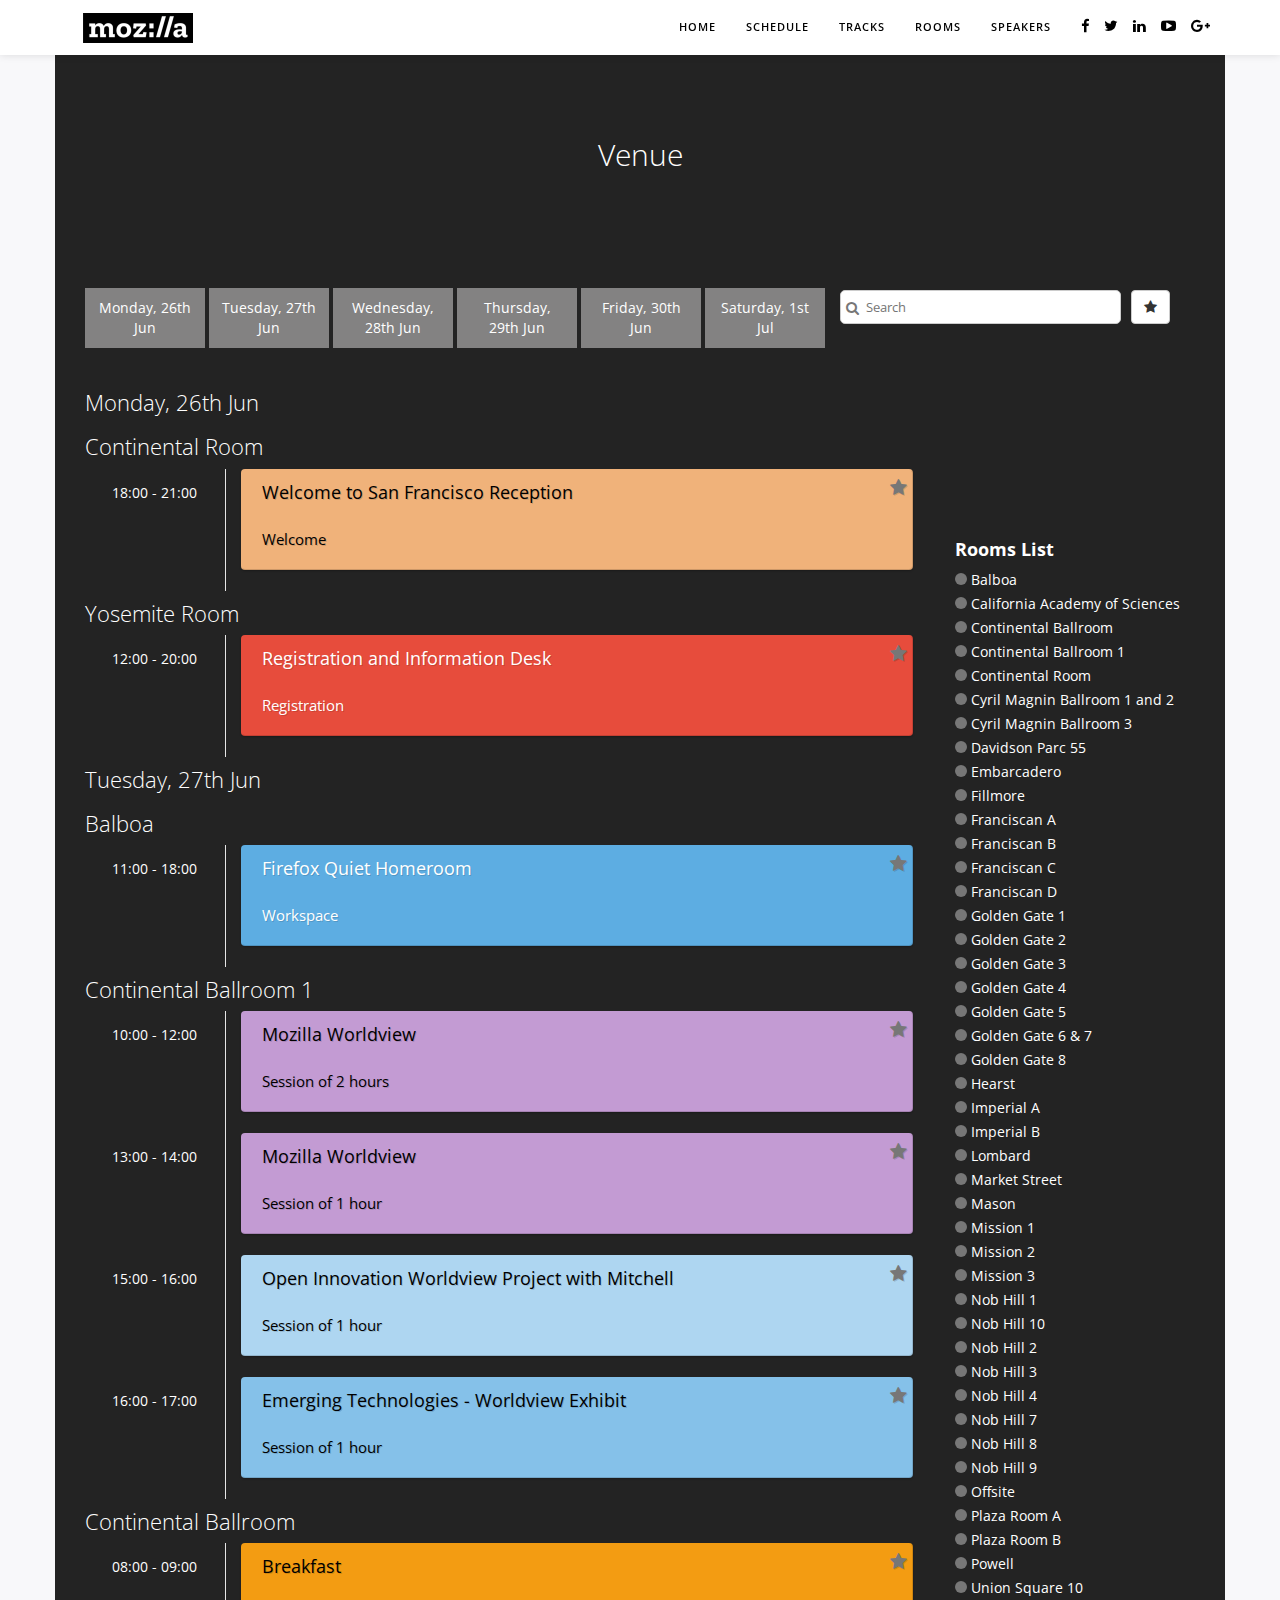
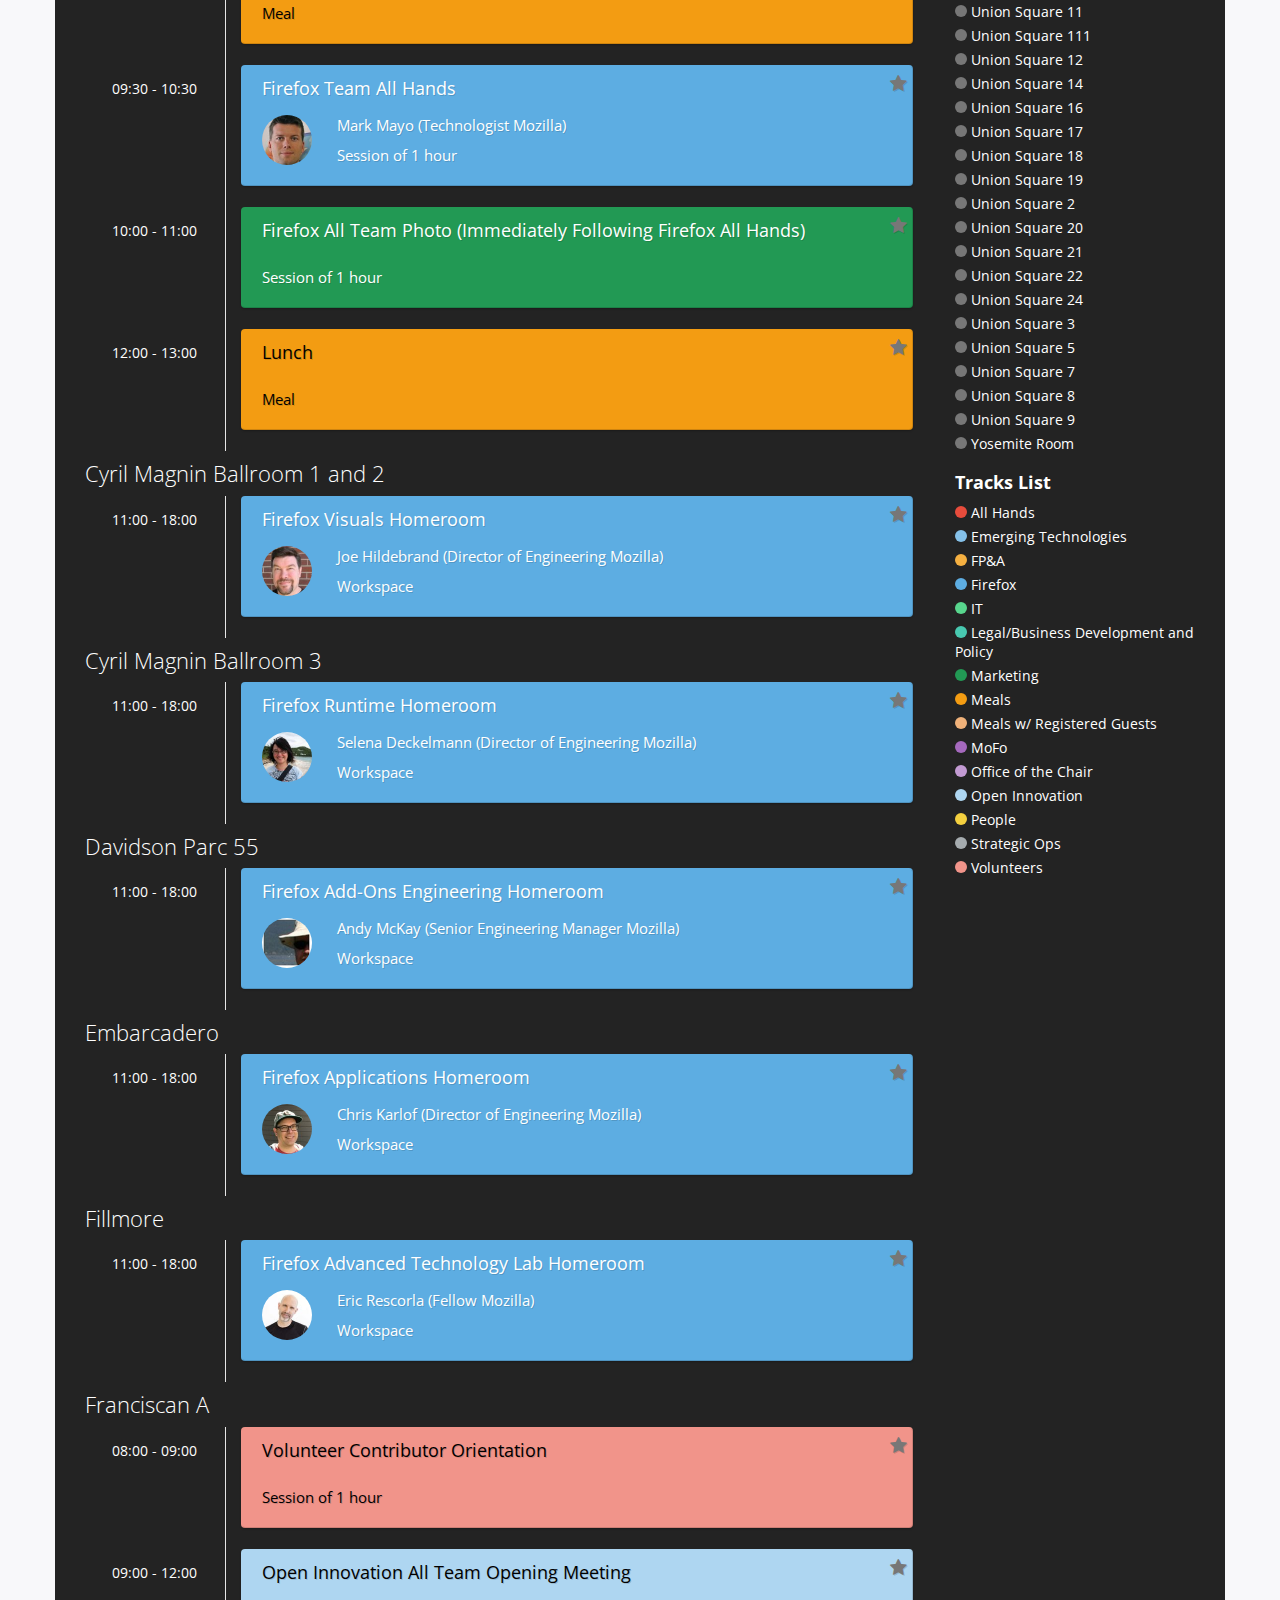
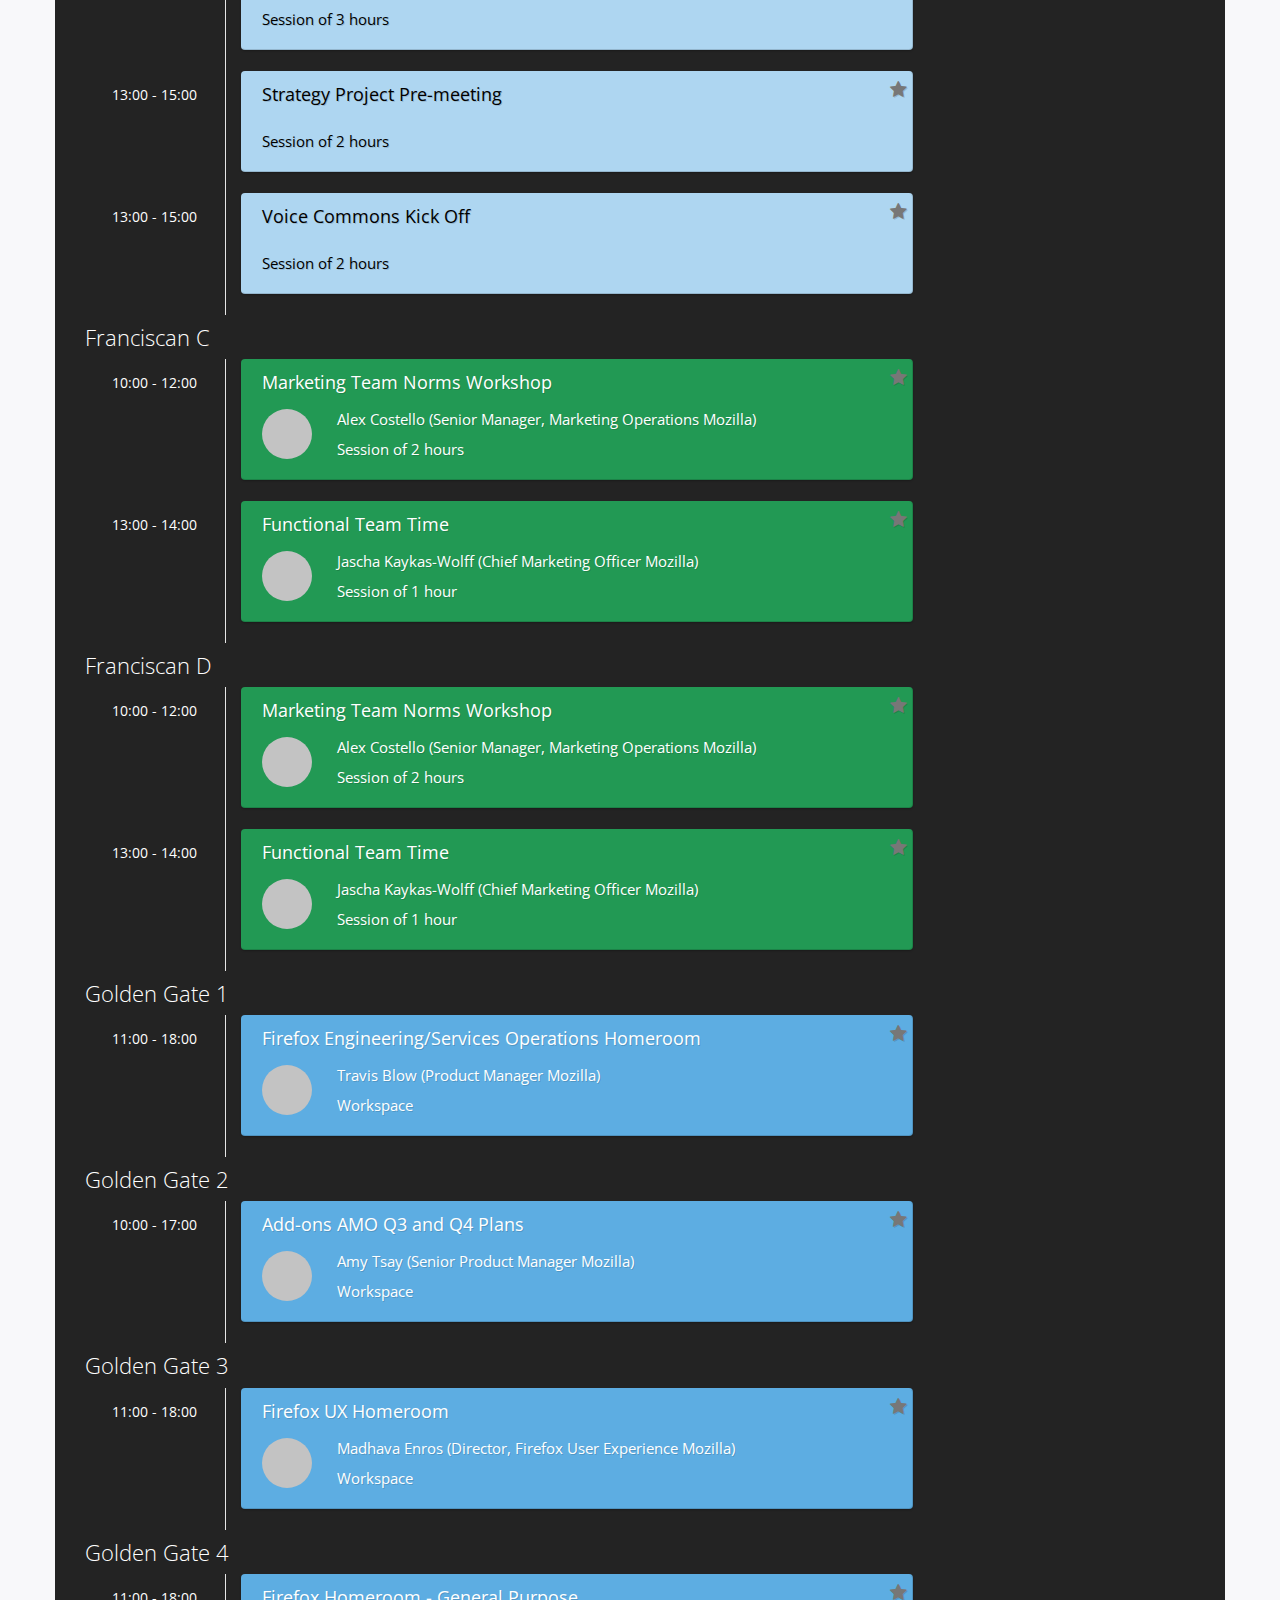
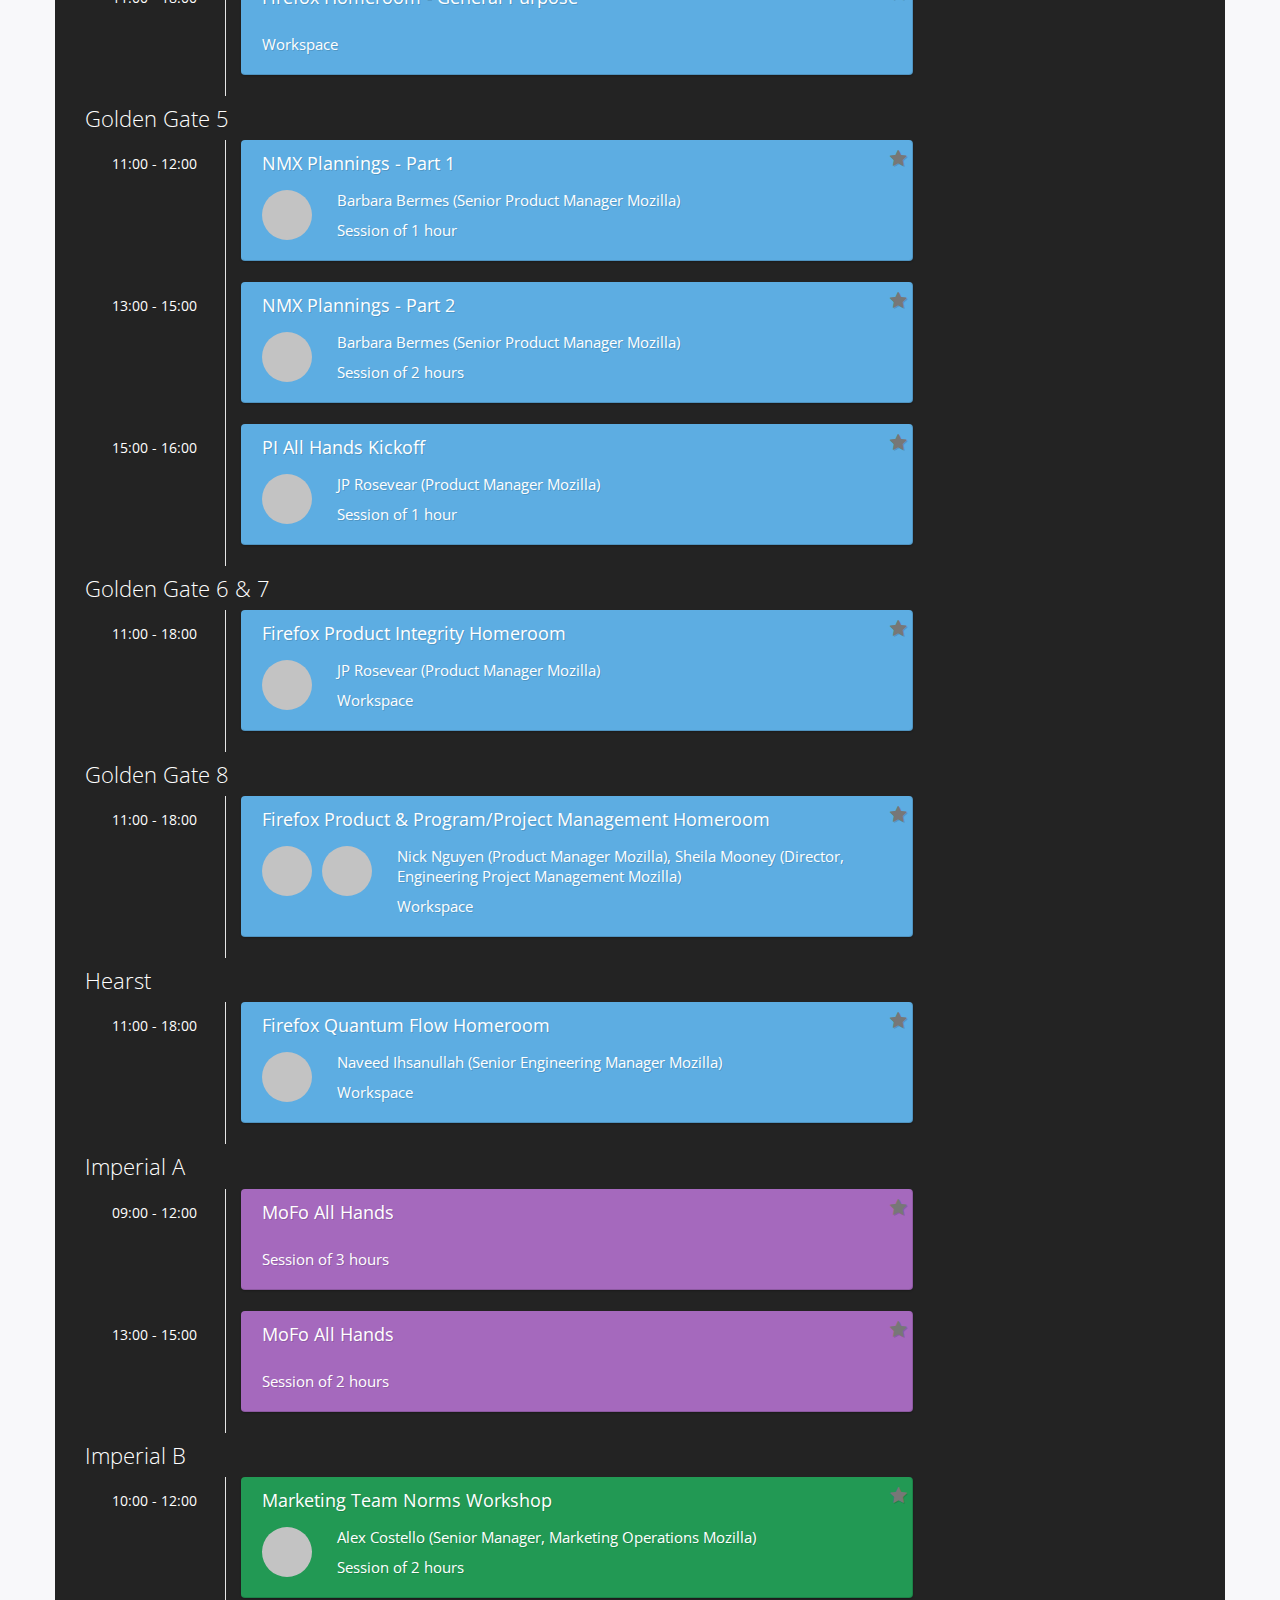
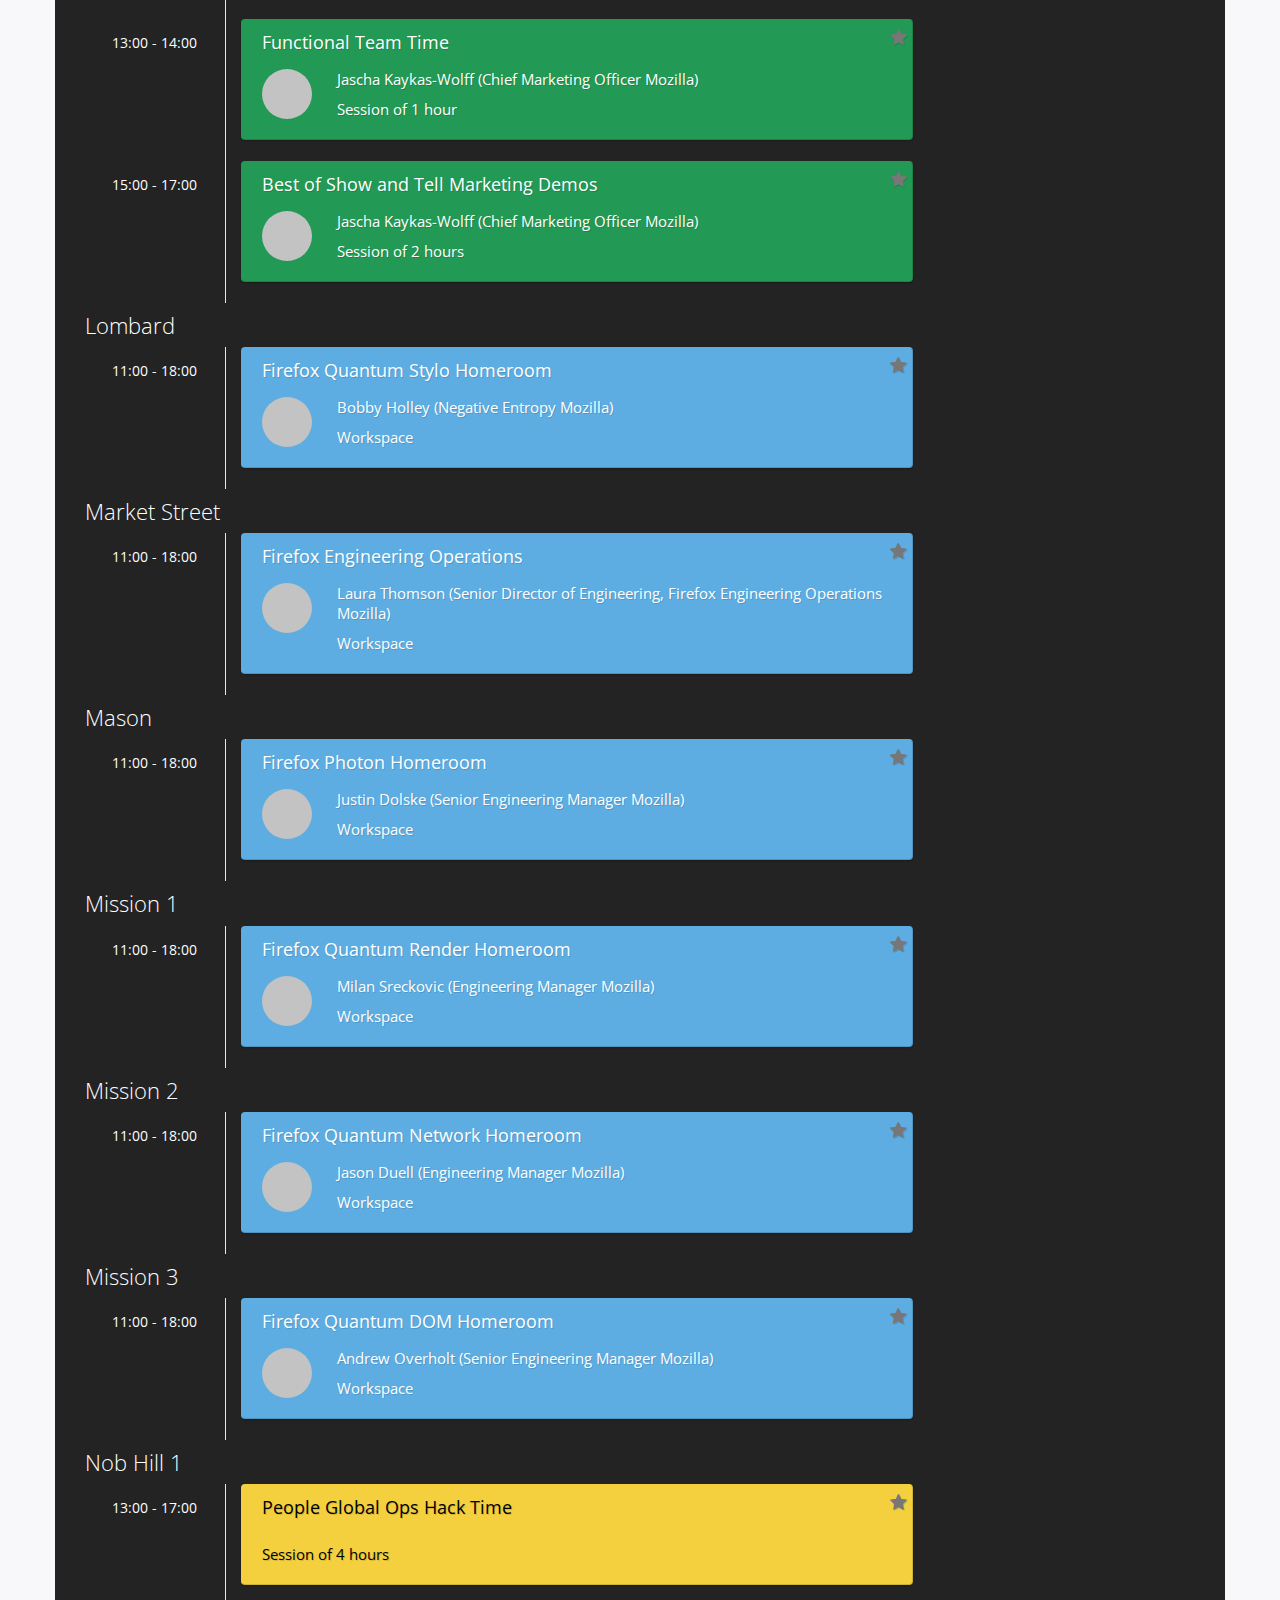
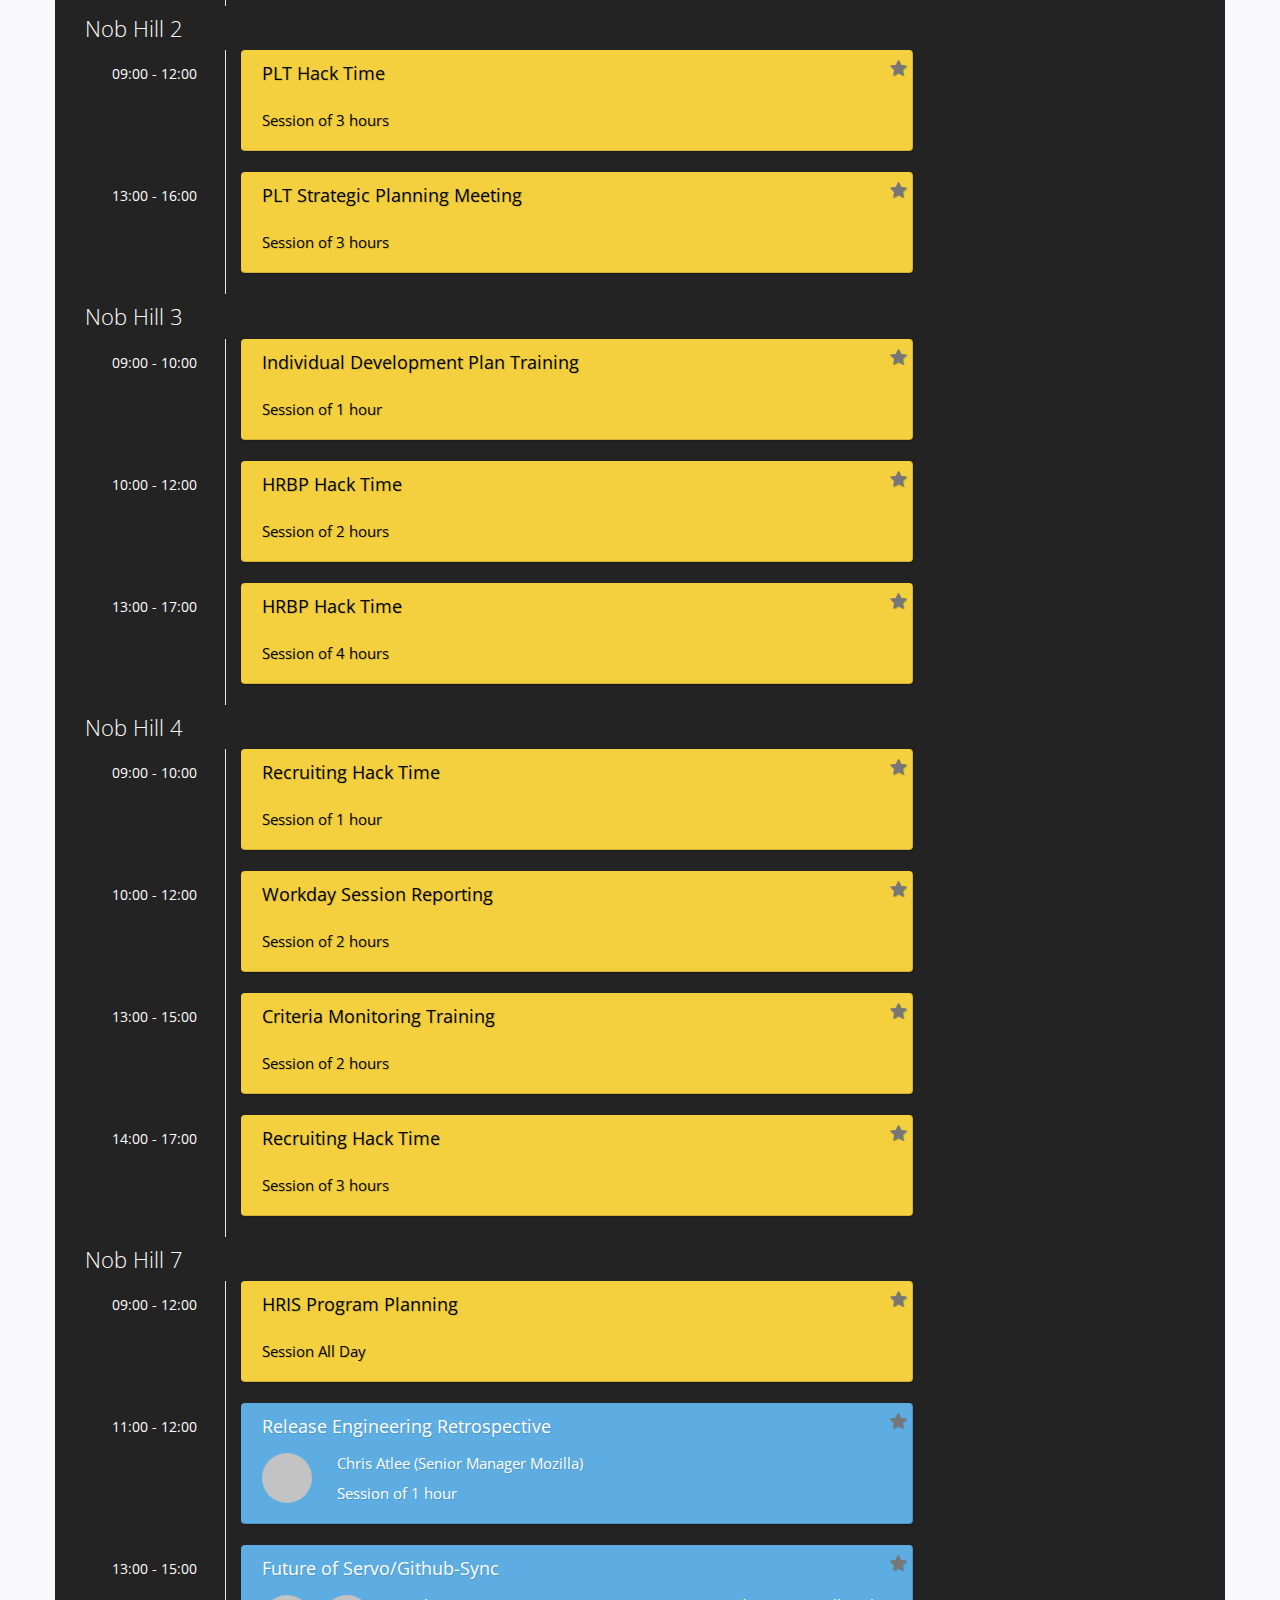
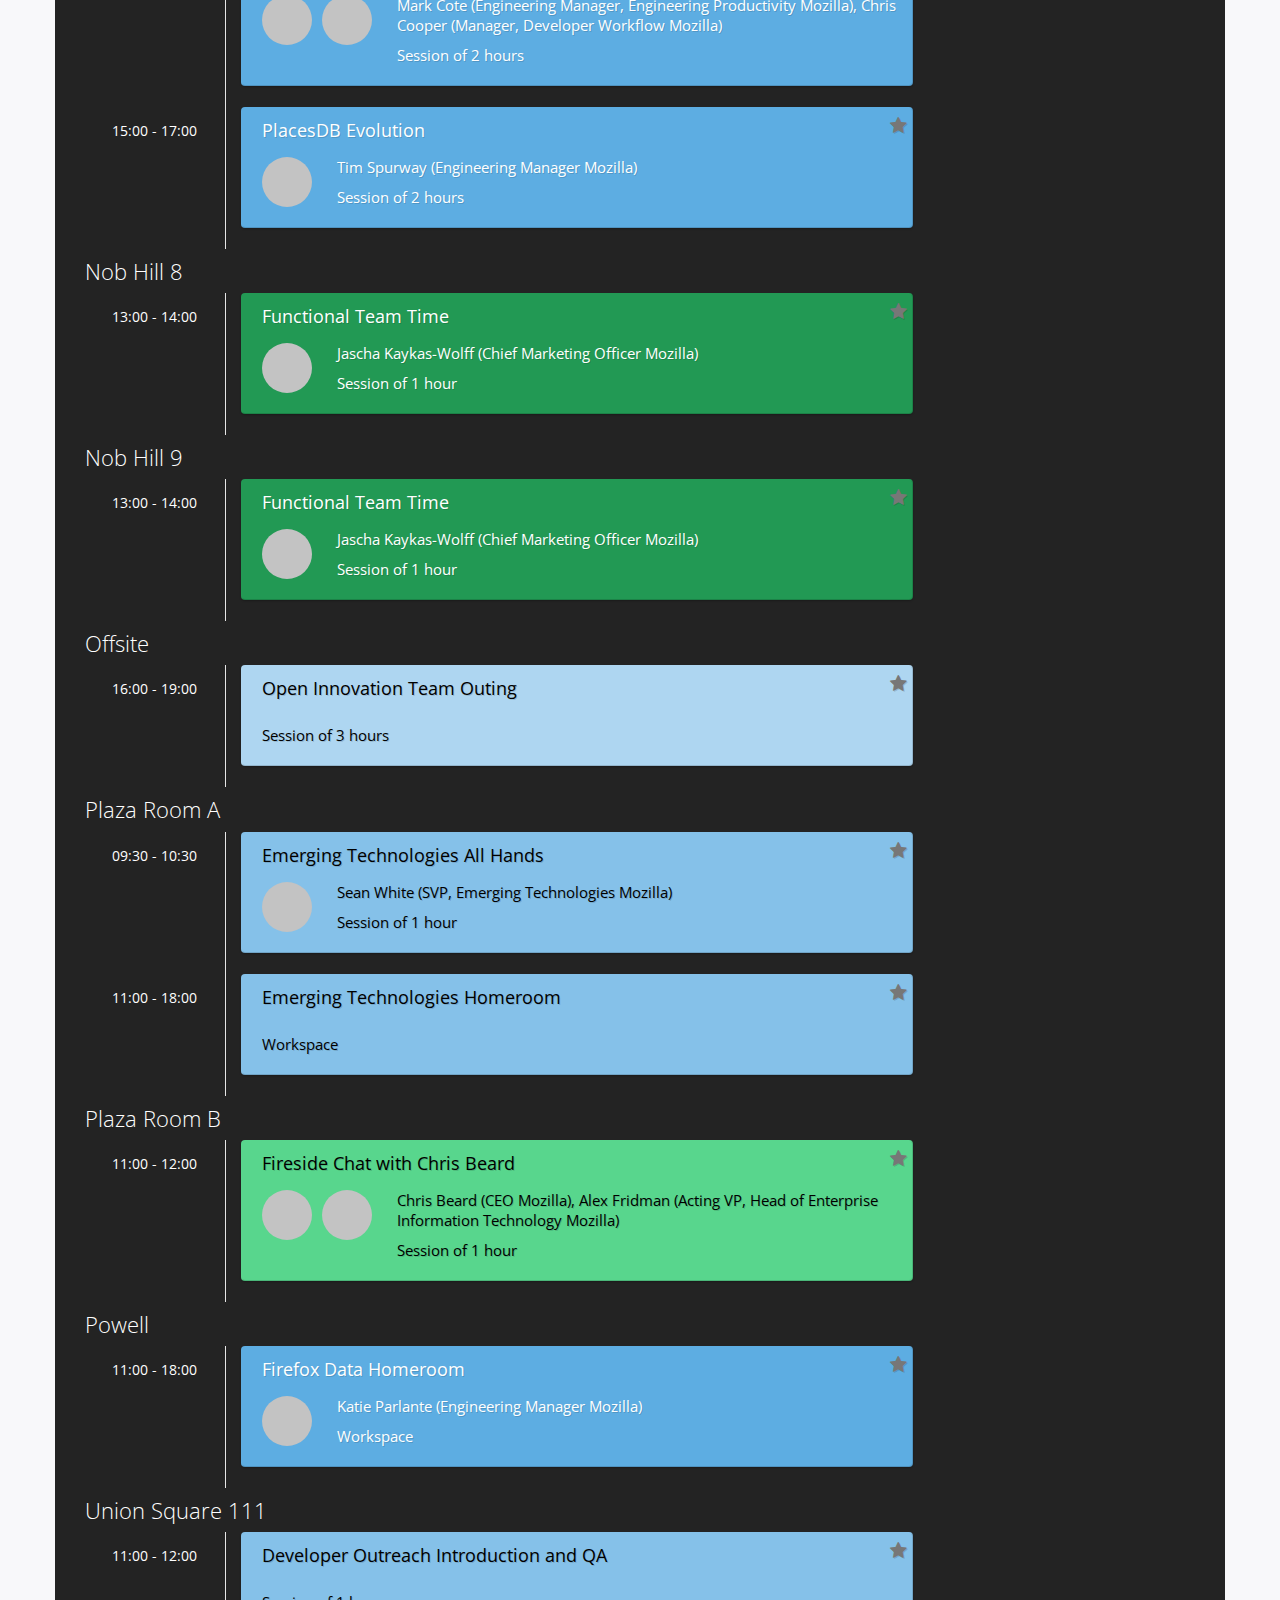
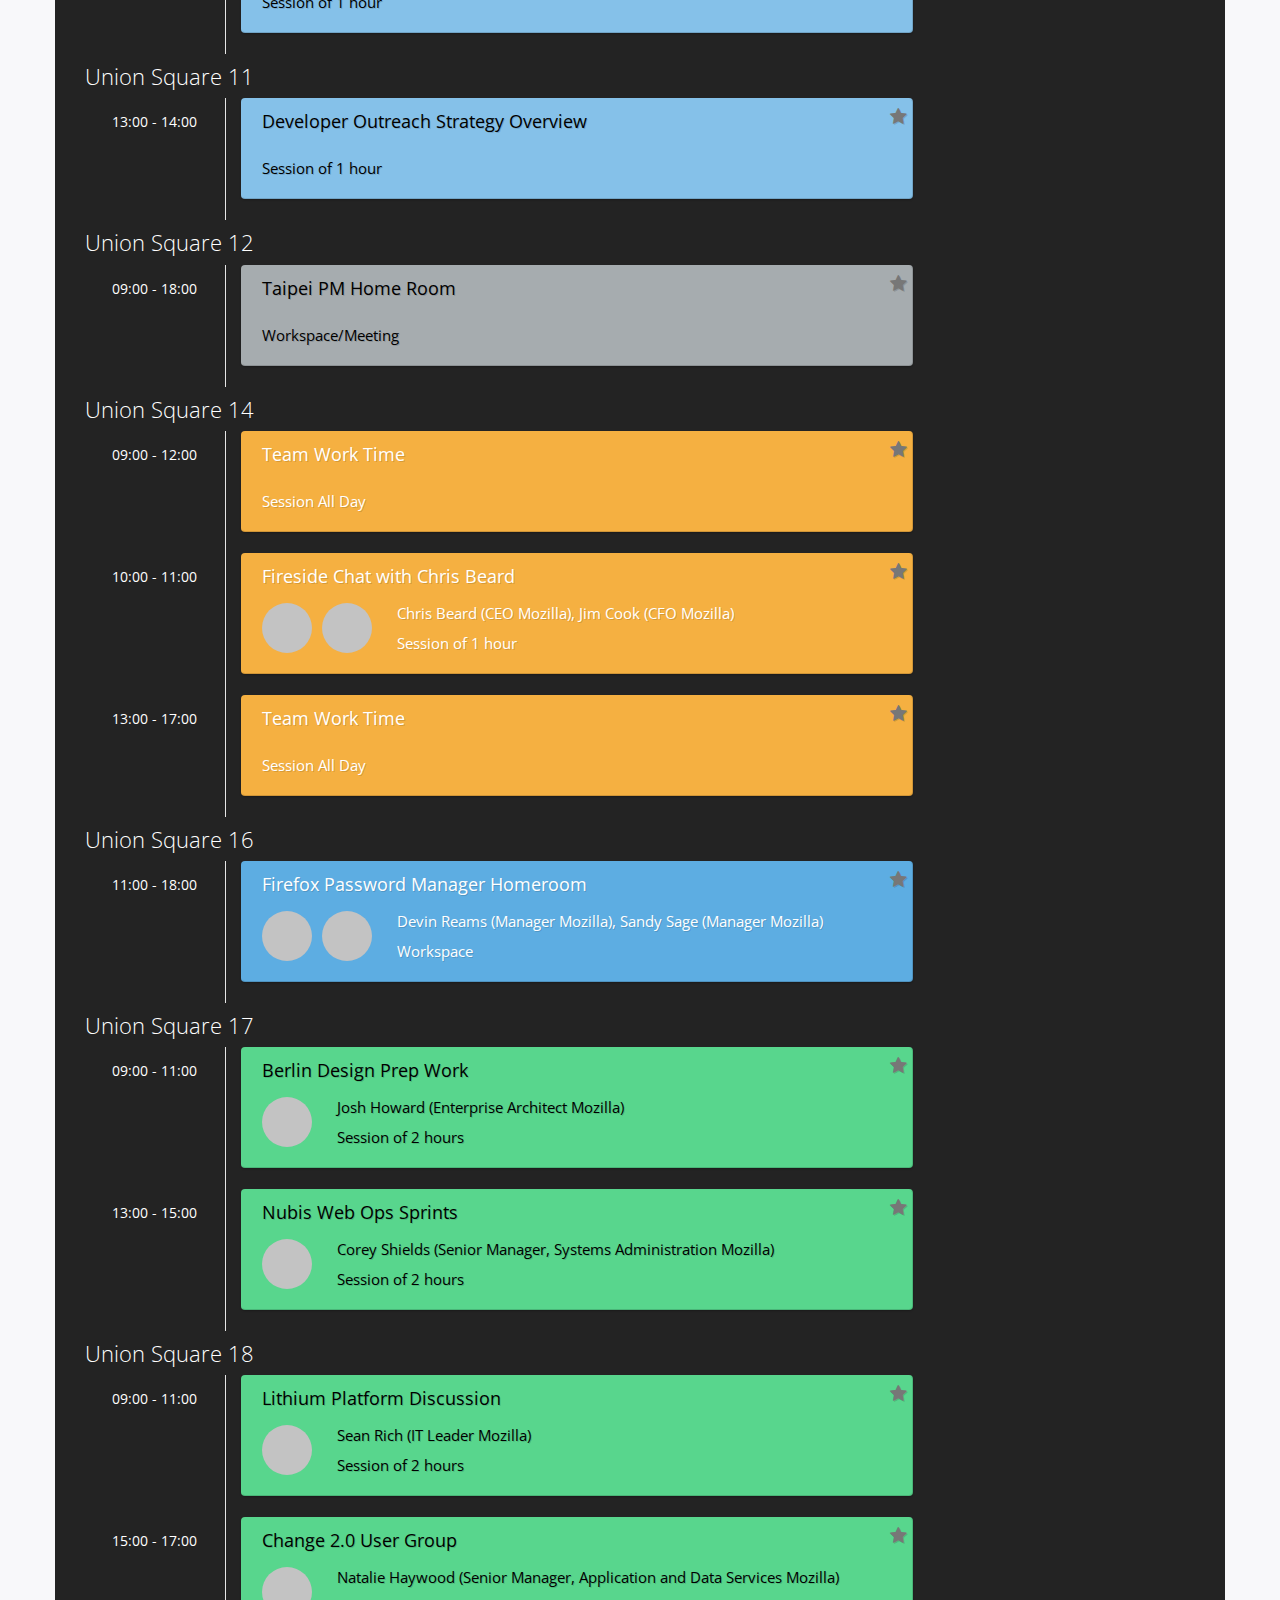
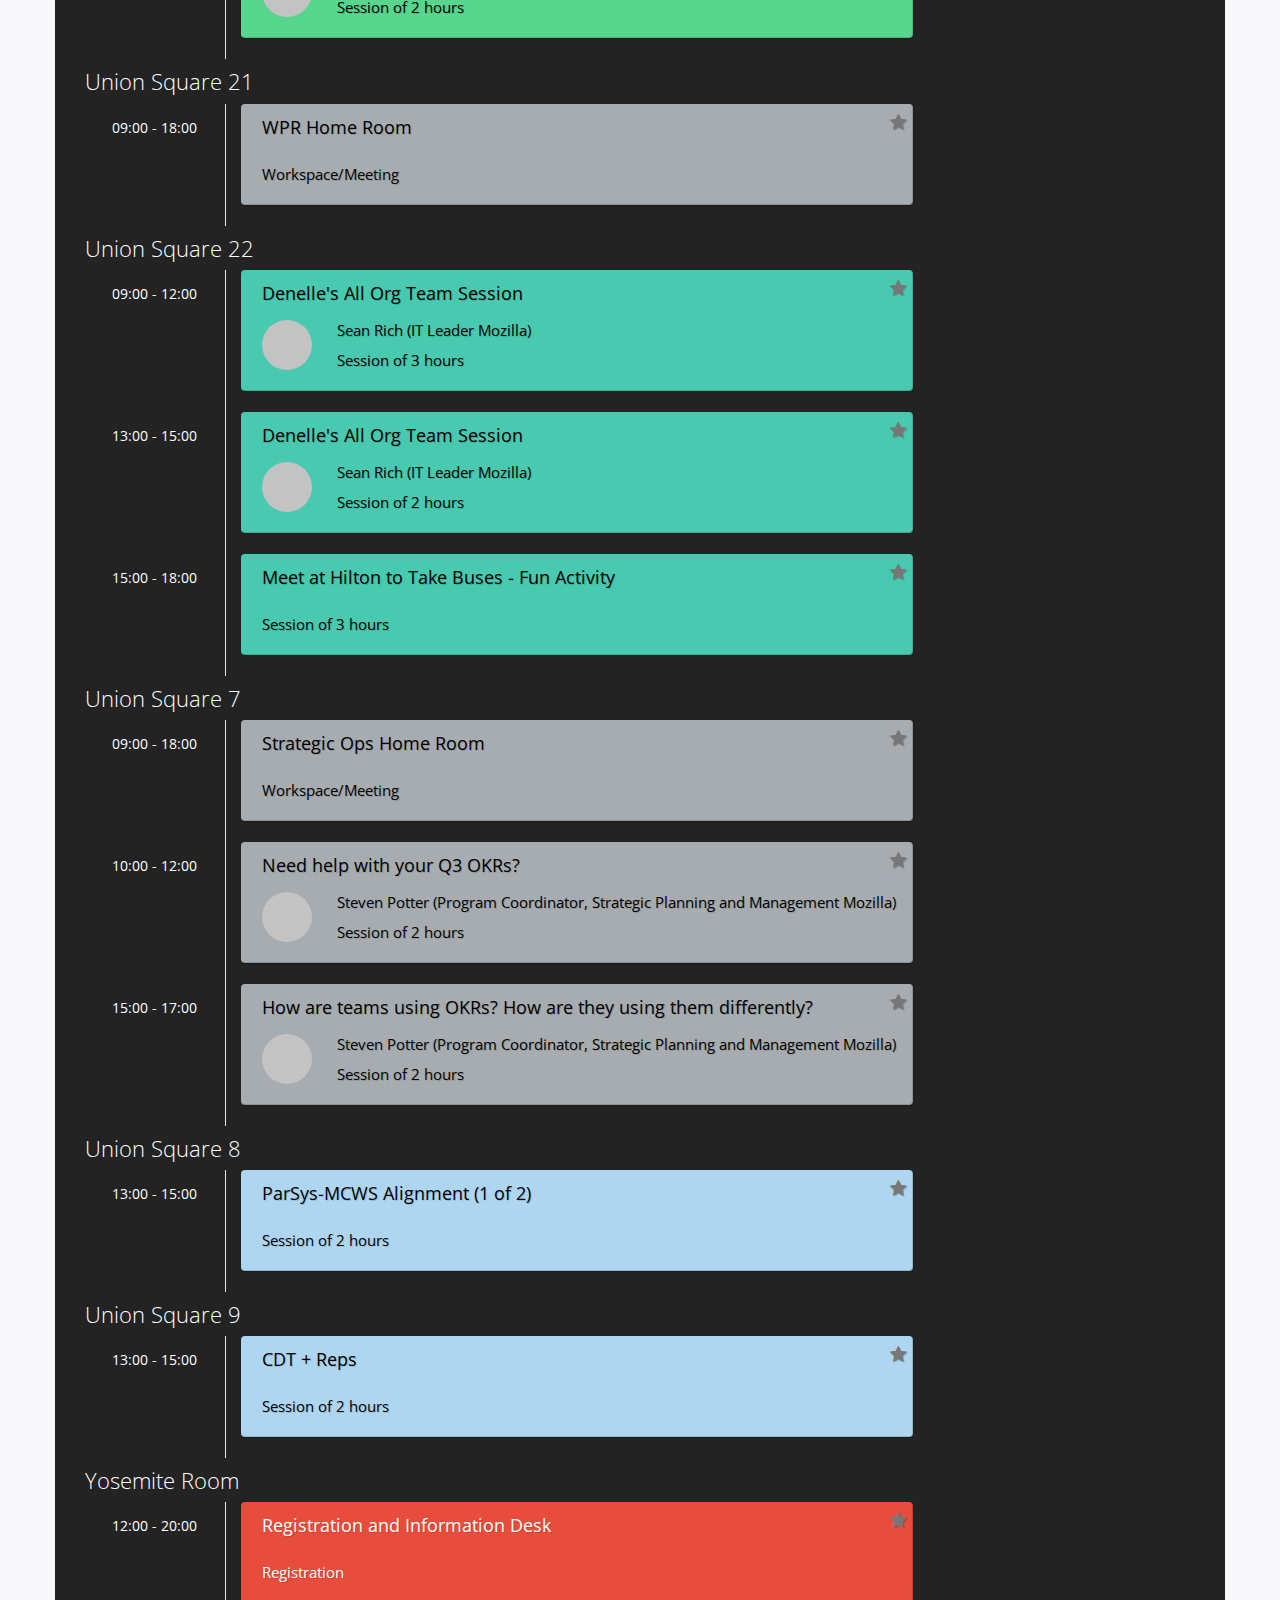
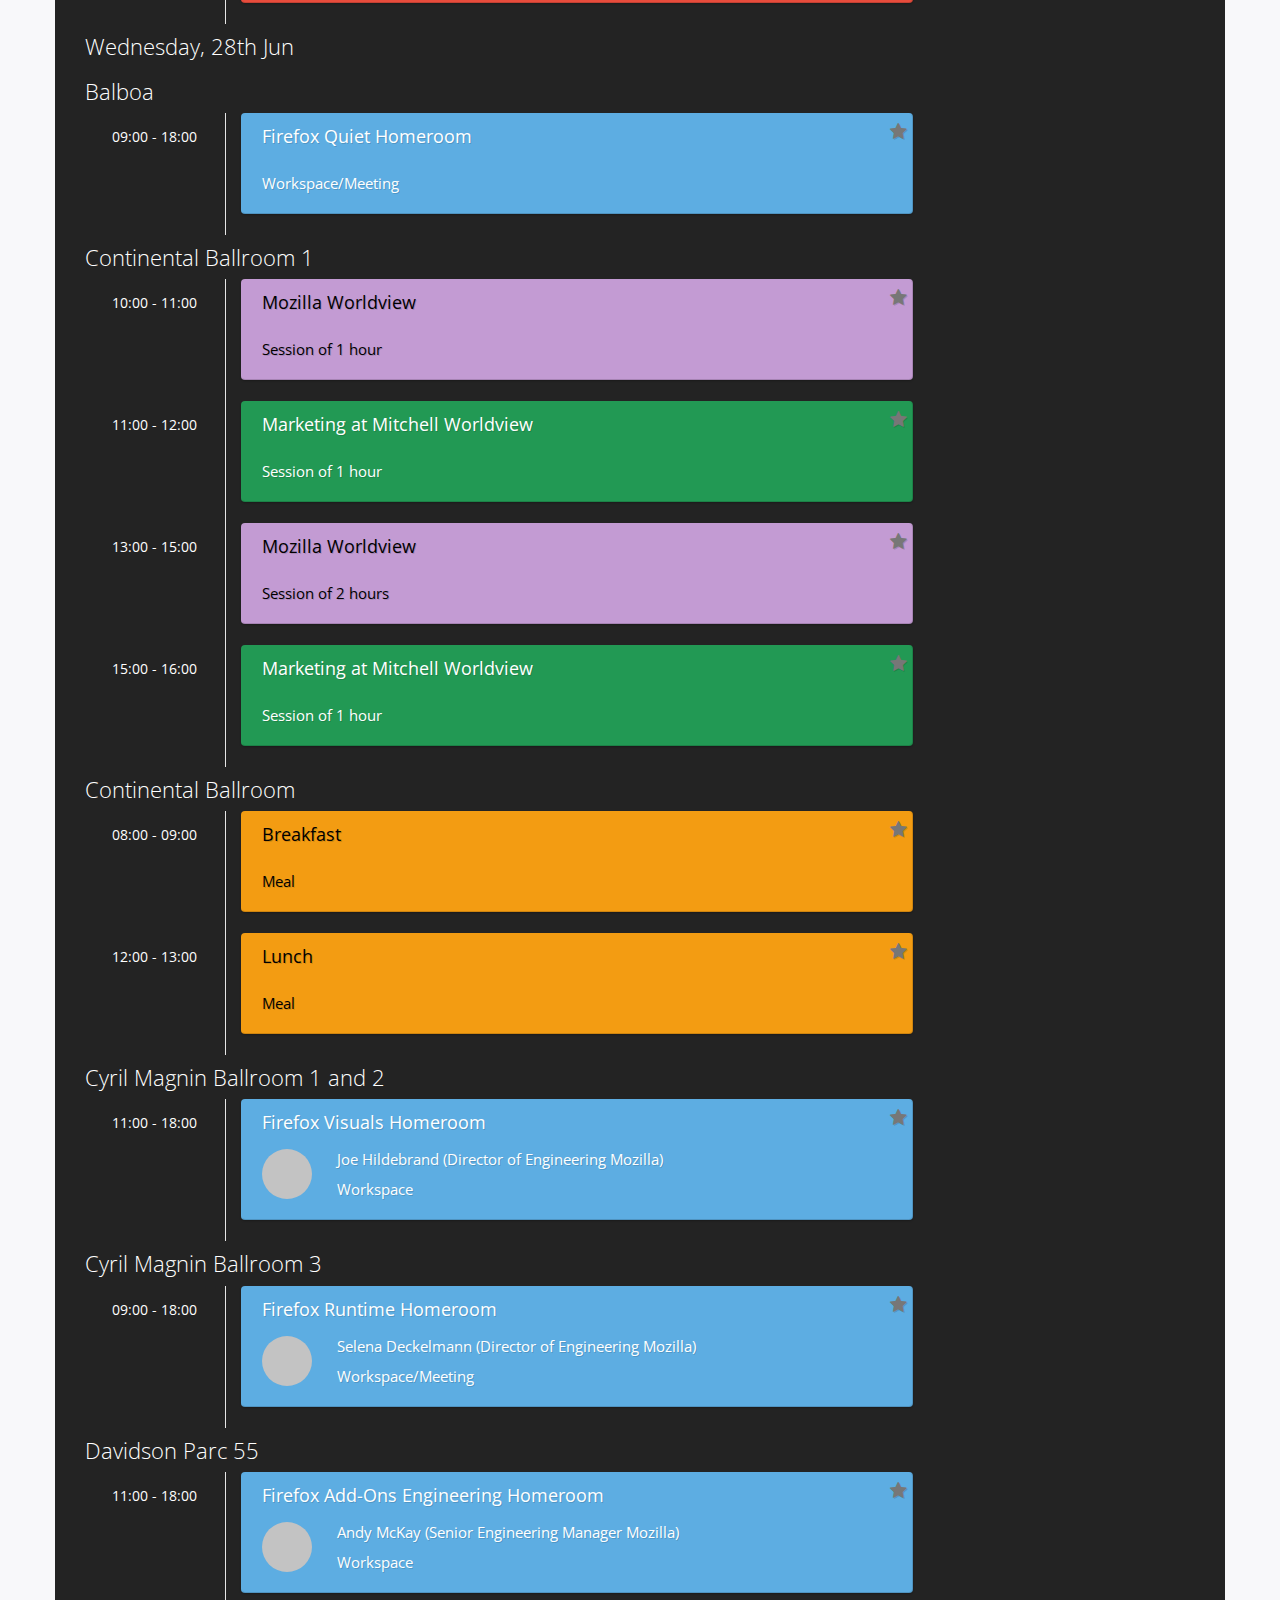
==== commit 4822edba: "Update" ====
--- a/MozillaAllHands2017.mobile-view-filters/rooms.html
+++ b/MozillaAllHands2017.mobile-view-filters/rooms.html
@@ -4,13 +4,13 @@
 --><html lang="en"><head><!-- Global site tag (gtag.js) - Google Analytics --><link rel="preload" as="script" href="./js/jquery.min.js"><link rel="preload" as="script" href="./js/bootstrap.min.js"><link rel="preload" as="script" href="./js/rooms.min.js"><link rel="preload" as="style" href="./css/schedule.css"><link rel="preload" as="style" href="./css/font-awesome.min.css"><link rel="preload" as="style" href="./css/bootstrap.min.css"><link rel="preload" as="font" href="https://fonts.googleapis.com/css?family=Open+Sans:400,600,300" crossorigin><meta charset="utf-8"><meta http-equiv="X-UA-Compatible" content="IE=edge"><meta name="viewport" content="width=device-width,initial-scale=1"><!-- The above 3 meta tags *must* come first in the head; any other head content must come *after* these tags --><meta name="description" content="Mozilla All Hands 2017 Schedule"><meta name="author" content="Mozilla"><title>Mozilla All Hands 2017</title><!-- Bootstrap core CSS --><!-- Latest compiled and minified CSS --><link rel="shortcut icon" href="" type="image/x-icon"><link rel="stylesheet" href="./css/font-awesome.min.css"><link rel="stylesheet" href="./css/bootstrap.min.css"><link rel="stylesheet" href="./css/schedule.css"><link href="https://fonts.googleapis.com/css?family=Open+Sans:400,600,300" rel="stylesheet"><!-- HTML5 shim and Respond.js for IE8 support of HTML5 elements and media queries --><!--[if lt IE 9]>
     <script src="https://oss.maxcdn.com/html5shiv/3.7.2/html5shiv.min.js"></script>
     <script src="https://oss.maxcdn.com/respond/1.4.2/respond.min.js"></script>
-    <![endif]--></head><body><a href="#rooms-list" class="skip">Skip to content</a> <a class="scroll" href="#" id="down-button" data-scroll-direction="0"><i class="fa fa-chevron-up" aria-hidden="true"></i> </a><a id="top"></a><!-- Fixed navbar --><header role="banner" class="navbar-fixed-top navbar-default"><div class="container"><div class="navbar-header navbar-left pull-left"><a class="navbar-brand" style="padding:12.5px" href="."><img alt="Mozilla All Hands 2017" class="logo logo-dark" src="images/mozilla_logo.png"></a></div><div class="navbar-header navbar-right pull-right"><span class="pull-right dropdown"><button class="navbar-toggle" type="button" data-toggle="dropdown"><i class="fa fa-lg fa-paper-plane" aria-hidden="true"></i> <span class="caret"></span></button><ul class="dropdown-menu list-menu"><li><a href="https://www.facebook.com/mozilla/" id="social-icons"><i class="fa fa-lg fa-facebook" aria-hidden="true" title="facebook"></i></a></li><li><a href="https://twitter.com/mozilla" id="social-icons"><i class="fa fa-lg fa-twitter" aria-hidden="true" title="twitter"></i></a></li><li><a href="https://www.linkedin.com/company-beta/13948/" id="social-icons"><i class="fa fa-lg fa-linkedin" aria-hidden="true" title="linkedin"></i></a></li><li><a href="https://www.youtube.com/user/Mozilla" id="social-icons"><i class="fa fa-lg fa-youtube-play" aria-hidden="true" title="youtube-play"></i></a></li><li><a href="https://plus.google.com/+firefox" id="social-icons"><i class="fa fa-lg fa-google-plus" aria-hidden="true" title="google-plus"></i></a></li></ul></span><button class="navbar-toggle pull-right"><a id="speakerslink" href="speakers.html">Speakers</a></button> <span class="pull-right dropdown"><button class="navbar-toggle" type="button" data-toggle="dropdown">Schedule <span class="caret"></span></button><ul class="dropdown-menu list-menu"><li><a id="schedulelink" href="schedule.html"><i class="fa fa-lg fa-calendar" aria-hidden="true"></i> Schedule</a></li><li><a id="trackslink" href="tracks.html"><i class="fa fa-lg fa-map-signs" aria-hidden="true"></i> Tracks</a></li><li><a id="roomslink" href="rooms.html"><i class="fa fa-lg fa-building" aria-hidden="true"></i> Rooms</a></li></ul></span><a id="homelink" href="index.html"><button class="navbar-toggle pull-right homelink"><i class="fa fa-lg fa-home" aria-hidden="true"></i></button></a></div><div class="hidden-lg hidden-md hidden-sm clearfix"></div><div class="side-collapse in"><nav role="navigation" class="navbar-collapse"><div class="search-container"><input id="search-box" type="text" class="search-box fossasia-filter"> <label for="search-box"><span class="search-icon"><i class="fa fa-search" aria-hidden="true"></i></span></label></div><ul class="nav navbar-nav navbar-right"><li class="navlink"><a id="homelink" href="index.html">Home</a></li><li class="navlink"><a id="schedulelink" href="schedule.html">Schedule</a></li><li class="navlink"><a id="trackslink" href="tracks.html">Tracks</a></li><li class="navlink"><a id="roomslink" href="rooms.html">Rooms</a></li><li class="navlink"><a id="speakerslink" href="speakers.html">Speakers</a></li><li class="pull-left social-icons"><a href="https://www.facebook.com/mozilla/" id="social-icons"><i class="fa fa-lg fa-facebook" aria-hidden="true" title="facebook"></i></a></li><li class="pull-left social-icons"><a href="https://twitter.com/mozilla" id="social-icons"><i class="fa fa-lg fa-twitter" aria-hidden="true" title="twitter"></i></a></li><li class="pull-left social-icons"><a href="https://www.linkedin.com/company-beta/13948/" id="social-icons"><i class="fa fa-lg fa-linkedin" aria-hidden="true" title="linkedin"></i></a></li><li class="pull-left social-icons"><a href="https://www.youtube.com/user/Mozilla" id="social-icons"><i class="fa fa-lg fa-youtube-play" aria-hidden="true" title="youtube-play"></i></a></li><li class="pull-left social-icons"><a href="https://plus.google.com/+firefox" id="social-icons"><i class="fa fa-lg fa-google-plus" aria-hidden="true" title="google-plus"></i></a></li></ul></nav><div class="mobile-track-room-list"><div class="mobile-track-room-info"><span style="background-color:#777" class="titlecolor"></span> <span class="room-name">Balboa</span></div><div class="mobile-track-room-info"><span style="background-color:#777" class="titlecolor"></span> <span class="room-name">California Academy of Sciences</span></div><div class="mobile-track-room-info"><span style="background-color:#777" class="titlecolor"></span> <span class="room-name">Continental Ballroom</span></div><div class="mobile-track-room-info"><span style="background-color:#777" class="titlecolor"></span> <span class="room-name">Continental Ballroom 1</span></div><div class="mobile-track-room-info"><span style="background-color:#777" class="titlecolor"></span> <span class="room-name">Continental Room</span></div><div class="mobile-track-room-info"><span style="background-color:#777" class="titlecolor"></span> <span class="room-name">Cyril Magnin Ballroom 1 and 2</span></div><div class="mobile-track-room-info"><span style="background-color:#777" class="titlecolor"></span> <span class="room-name">Cyril Magnin Ballroom 3</span></div><div class="mobile-track-room-info"><span style="background-color:#777" class="titlecolor"></span> <span class="room-name">Davidson Parc 55</span></div><div class="mobile-track-room-info"><span style="background-color:#777" class="titlecolor"></span> <span class="room-name">Embarcadero</span></div><div class="mobile-track-room-info"><span style="background-color:#777" class="titlecolor"></span> <span class="room-name">Fillmore</span></div><div class="mobile-track-room-info"><span style="background-color:#777" class="titlecolor"></span> <span class="room-name">Franciscan A</span></div><div class="mobile-track-room-info"><span style="background-color:#777" class="titlecolor"></span> <span class="room-name">Franciscan B</span></div><div class="mobile-track-room-info"><span style="background-color:#777" class="titlecolor"></span> <span class="room-name">Franciscan C</span></div><div class="mobile-track-room-info"><span style="background-color:#777" class="titlecolor"></span> <span class="room-name">Franciscan D</span></div><div class="mobile-track-room-info"><span style="background-color:#777" class="titlecolor"></span> <span class="room-name">Golden Gate 1</span></div><div class="mobile-track-room-info"><span style="background-color:#777" class="titlecolor"></span> <span class="room-name">Golden Gate 2</span></div><div class="mobile-track-room-info"><span style="background-color:#777" class="titlecolor"></span> <span class="room-name">Golden Gate 3</span></div><div class="mobile-track-room-info"><span style="background-color:#777" class="titlecolor"></span> <span class="room-name">Golden Gate 4</span></div><div class="mobile-track-room-info"><span style="background-color:#777" class="titlecolor"></span> <span class="room-name">Golden Gate 5</span></div><div class="mobile-track-room-info"><span style="background-color:#777" class="titlecolor"></span> <span class="room-name">Golden Gate 6 &amp; 7</span></div><div class="mobile-track-room-info"><span style="background-color:#777" class="titlecolor"></span> <span class="room-name">Golden Gate 8</span></div><div class="mobile-track-room-info"><span style="background-color:#777" class="titlecolor"></span> <span class="room-name">Hearst</span></div><div class="mobile-track-room-info"><span style="background-color:#777" class="titlecolor"></span> <span class="room-name">Imperial A</span></div><div class="mobile-track-room-info"><span style="background-color:#777" class="titlecolor"></span> <span class="room-name">Imperial B</span></div><div class="mobile-track-room-info"><span style="background-color:#777" class="titlecolor"></span> <span class="room-name">Lombard</span></div><div class="mobile-track-room-info"><span style="background-color:#777" class="titlecolor"></span> <span class="room-name">Market Street</span></div><div class="mobile-track-room-info"><span style="background-color:#777" class="titlecolor"></span> <span class="room-name">Mason</span></div><div class="mobile-track-room-info"><span style="background-color:#777" class="titlecolor"></span> <span class="room-name">Mission 1</span></div><div class="mobile-track-room-info"><span style="background-color:#777" class="titlecolor"></span> <span class="room-name">Mission 2</span></div><div class="mobile-track-room-info"><span style="background-color:#777" class="titlecolor"></span> <span class="room-name">Mission 3</span></div><div class="mobile-track-room-info"><span style="background-color:#777" class="titlecolor"></span> <span class="room-name">Nob Hill 1</span></div><div class="mobile-track-room-info"><span style="background-color:#777" class="titlecolor"></span> <span class="room-name">Nob Hill 10</span></div><div class="mobile-track-room-info"><span style="background-color:#777" class="titlecolor"></span> <span class="room-name">Nob Hill 2</span></div><div class="mobile-track-room-info"><span style="background-color:#777" class="titlecolor"></span> <span class="room-name">Nob Hill 3</span></div><div class="mobile-track-room-info"><span style="background-color:#777" class="titlecolor"></span> <span class="room-name">Nob Hill 4</span></div><div class="mobile-track-room-info"><span style="background-color:#777" class="titlecolor"></span> <span class="room-name">Nob Hill 7</span></div><div class="mobile-track-room-info"><span style="background-color:#777" class="titlecolor"></span> <span class="room-name">Nob Hill 8</span></div><div class="mobile-track-room-info"><span style="background-color:#777" class="titlecolor"></span> <span class="room-name">Nob Hill 9</span></div><div class="mobile-track-room-info"><span style="background-color:#777" class="titlecolor"></span> <span class="room-name">Offsite</span></div><div class="mobile-track-room-info"><span style="background-color:#777" class="titlecolor"></span> <span class="room-name">Plaza Room A</span></div><div class="mobile-track-room-info"><span style="background-color:#777" class="titlecolor"></span> <span class="room-name">Plaza Room B</span></div><div class="mobile-track-room-info"><span style="background-color:#777" class="titlecolor"></span> <span class="room-name">Powell</span></div><div class="mobile-track-room-info"><span style="background-color:#777" class="titlecolor"></span> <span class="room-name">Union Square 10</span></div><div class="mobile-track-room-info"><span style="background-color:#777" class="titlecolor"></span> <span class="room-name">Union Square 11</span></div><div class="mobile-track-room-info"><span style="background-color:#777" class="titlecolor"></span> <span class="room-name">Union Square 111</span></div><div class="mobile-track-room-info"><span style="background-color:#777" class="titlecolor"></span> <span class="room-name">Union Square 12</span></div><div class="mobile-track-room-info"><span style="background-color:#777" class="titlecolor"></span> <span class="room-name">Union Square 14</span></div><div class="mobile-track-room-info"><span style="background-color:#777" class="titlecolor"></span> <span class="room-name">Union Square 16</span></div><div class="mobile-track-room-info"><span style="background-color:#777" class="titlecolor"></span> <span class="room-name">Union Square 17</span></div><div class="mobile-track-room-info"><span style="background-color:#777" class="titlecolor"></span> <span class="room-name">Union Square 18</span></div><div class="mobile-track-room-info"><span style="background-color:#777" class="titlecolor"></span> <span class="room-name">Union Square 19</span></div><div class="mobile-track-room-info"><span style="background-color:#777" class="titlecolor"></span> <span class="room-name">Union Square 2</span></div><div class="mobile-track-room-info"><span style="background-color:#777" class="titlecolor"></span> <span class="room-name">Union Square 20</span></div><div class="mobile-track-room-info"><span style="background-color:#777" class="titlecolor"></span> <span class="room-name">Union Square 21</span></div><div class="mobile-track-room-info"><span style="background-color:#777" class="titlecolor"></span> <span class="room-name">Union Square 22</span></div><div class="mobile-track-room-info"><span style="background-color:#777" class="titlecolor"></span> <span class="room-name">Union Square 24</span></div><div class="mobile-track-room-info"><span style="background-color:#777" class="titlecolor"></span> <span class="room-name">Union Square 3</span></div><div class="mobile-track-room-info"><span style="background-color:#777" class="titlecolor"></span> <span class="room-name">Union Square 5</span></div><div class="mobile-track-room-info"><span style="background-color:#777" class="titlecolor"></span> <span class="room-name">Union Square 7</span></div><div class="mobile-track-room-info"><span style="background-color:#777" class="titlecolor"></span> <span class="room-name">Union Square 8</span></div><div class="mobile-track-room-info"><span style="background-color:#777" class="titlecolor"></span> <span class="room-name">Union Square 9</span></div><div class="mobile-track-room-info"><span style="background-color:#777" class="titlecolor"></span> <span class="room-name">Yosemite Room</span></div></div></div></div></header><div class="main container"><div class="row"><div class="middle col-sm-12"><h2 class="filter-heading track-heading text-center"><span>Venue</span></h2></div></div><!-- --------------------------------------------------------------
+    <![endif]--></head><body><a href="#rooms-list" class="skip">Skip to content</a> <a class="scroll" href="#" id="down-button" data-scroll-direction="0"><i class="fa fa-chevron-up" aria-hidden="true"></i> </a><a id="top"></a><!-- Fixed navbar --><header role="banner" class="navbar-fixed-top navbar-default"><div class="container"><div class="navbar-header navbar-left pull-left"><a class="navbar-brand" style="padding:12.5px" href="."><img alt="Mozilla All Hands 2017" class="logo logo-dark" src="images/mozilla_logo.png"></a></div><div class="navbar-header navbar-right pull-right"><span class="pull-right dropdown"><button class="navbar-toggle" type="button" data-toggle="dropdown"><i class="fa fa-lg fa-paper-plane" aria-hidden="true"></i> <span class="caret"></span></button><ul class="dropdown-menu list-menu"><li><a href="https://www.facebook.com/mozilla/" id="social-icons"><i class="fa fa-lg fa-facebook" aria-hidden="true" title="facebook"></i></a></li><li><a href="https://twitter.com/mozilla" id="social-icons"><i class="fa fa-lg fa-twitter" aria-hidden="true" title="twitter"></i></a></li><li><a href="https://www.linkedin.com/company-beta/13948/" id="social-icons"><i class="fa fa-lg fa-linkedin" aria-hidden="true" title="linkedin"></i></a></li><li><a href="https://www.youtube.com/user/Mozilla" id="social-icons"><i class="fa fa-lg fa-youtube-play" aria-hidden="true" title="youtube-play"></i></a></li><li><a href="https://plus.google.com/+firefox" id="social-icons"><i class="fa fa-lg fa-google-plus" aria-hidden="true" title="google-plus"></i></a></li></ul></span><button class="navbar-toggle pull-right"><a id="speakerslink" href="speakers.html">Speakers</a></button> <span class="pull-right dropdown"><button class="navbar-toggle" type="button" data-toggle="dropdown">Schedule <span class="caret"></span></button><ul class="dropdown-menu list-menu"><li><a id="schedulelink" href="schedule.html"><i class="fa fa-lg fa-calendar" aria-hidden="true"></i> Schedule</a></li><li><a id="trackslink" href="tracks.html"><i class="fa fa-lg fa-map-signs" aria-hidden="true"></i> Tracks</a></li><li><a id="roomslink" href="rooms.html"><i class="fa fa-lg fa-building" aria-hidden="true"></i> Rooms</a></li></ul></span><a id="homelink" href="index.html"><button class="navbar-toggle pull-right homelink"><i class="fa fa-lg fa-home" aria-hidden="true"></i></button></a></div><div class="hidden-lg hidden-md hidden-sm clearfix"></div><div class="side-collapse in"><nav role="navigation" class="navbar-collapse"><div class="search-container"><input id="search-box" type="text" class="search-box fossasia-filter"><label for="search-box"><span class="search-icon"><i class="fa fa-search" aria-hidden="true"></i></span></label></div><ul class="nav navbar-nav navbar-right"><li class="navlink"><a id="homelink" href="index.html">Home</a></li><li class="navlink"><a id="schedulelink" href="schedule.html">Schedule</a></li><li class="navlink"><a id="trackslink" href="tracks.html">Tracks</a></li><li class="navlink"><a id="roomslink" href="rooms.html">Rooms</a></li><li class="navlink"><a id="speakerslink" href="speakers.html">Speakers</a></li><li class="pull-left social-icons"><a href="https://www.facebook.com/mozilla/" id="social-icons"><i class="fa fa-lg fa-facebook" aria-hidden="true" title="facebook"></i></a></li><li class="pull-left social-icons"><a href="https://twitter.com/mozilla" id="social-icons"><i class="fa fa-lg fa-twitter" aria-hidden="true" title="twitter"></i></a></li><li class="pull-left social-icons"><a href="https://www.linkedin.com/company-beta/13948/" id="social-icons"><i class="fa fa-lg fa-linkedin" aria-hidden="true" title="linkedin"></i></a></li><li class="pull-left social-icons"><a href="https://www.youtube.com/user/Mozilla" id="social-icons"><i class="fa fa-lg fa-youtube-play" aria-hidden="true" title="youtube-play"></i></a></li><li class="pull-left social-icons"><a href="https://plus.google.com/+firefox" id="social-icons"><i class="fa fa-lg fa-google-plus" aria-hidden="true" title="google-plus"></i></a></li></ul></nav><div class="mobile-track-room-list"><div class="mobile-track-room-info"><span style="background-color:#777" class="titlecolor"></span> <span class="room-name">Balboa</span></div><div class="mobile-track-room-info"><span style="background-color:#777" class="titlecolor"></span> <span class="room-name">California Academy of Sciences</span></div><div class="mobile-track-room-info"><span style="background-color:#777" class="titlecolor"></span> <span class="room-name">Continental Ballroom</span></div><div class="mobile-track-room-info"><span style="background-color:#777" class="titlecolor"></span> <span class="room-name">Continental Ballroom 1</span></div><div class="mobile-track-room-info"><span style="background-color:#777" class="titlecolor"></span> <span class="room-name">Continental Room</span></div><div class="mobile-track-room-info"><span style="background-color:#777" class="titlecolor"></span> <span class="room-name">Cyril Magnin Ballroom 1 and 2</span></div><div class="mobile-track-room-info"><span style="background-color:#777" class="titlecolor"></span> <span class="room-name">Cyril Magnin Ballroom 3</span></div><div class="mobile-track-room-info"><span style="background-color:#777" class="titlecolor"></span> <span class="room-name">Davidson Parc 55</span></div><div class="mobile-track-room-info"><span style="background-color:#777" class="titlecolor"></span> <span class="room-name">Embarcadero</span></div><div class="mobile-track-room-info"><span style="background-color:#777" class="titlecolor"></span> <span class="room-name">Fillmore</span></div><div class="mobile-track-room-info"><span style="background-color:#777" class="titlecolor"></span> <span class="room-name">Franciscan A</span></div><div class="mobile-track-room-info"><span style="background-color:#777" class="titlecolor"></span> <span class="room-name">Franciscan B</span></div><div class="mobile-track-room-info"><span style="background-color:#777" class="titlecolor"></span> <span class="room-name">Franciscan C</span></div><div class="mobile-track-room-info"><span style="background-color:#777" class="titlecolor"></span> <span class="room-name">Franciscan D</span></div><div class="mobile-track-room-info"><span style="background-color:#777" class="titlecolor"></span> <span class="room-name">Golden Gate 1</span></div><div class="mobile-track-room-info"><span style="background-color:#777" class="titlecolor"></span> <span class="room-name">Golden Gate 2</span></div><div class="mobile-track-room-info"><span style="background-color:#777" class="titlecolor"></span> <span class="room-name">Golden Gate 3</span></div><div class="mobile-track-room-info"><span style="background-color:#777" class="titlecolor"></span> <span class="room-name">Golden Gate 4</span></div><div class="mobile-track-room-info"><span style="background-color:#777" class="titlecolor"></span> <span class="room-name">Golden Gate 5</span></div><div class="mobile-track-room-info"><span style="background-color:#777" class="titlecolor"></span> <span class="room-name">Golden Gate 6 &amp; 7</span></div><div class="mobile-track-room-info"><span style="background-color:#777" class="titlecolor"></span> <span class="room-name">Golden Gate 8</span></div><div class="mobile-track-room-info"><span style="background-color:#777" class="titlecolor"></span> <span class="room-name">Hearst</span></div><div class="mobile-track-room-info"><span style="background-color:#777" class="titlecolor"></span> <span class="room-name">Imperial A</span></div><div class="mobile-track-room-info"><span style="background-color:#777" class="titlecolor"></span> <span class="room-name">Imperial B</span></div><div class="mobile-track-room-info"><span style="background-color:#777" class="titlecolor"></span> <span class="room-name">Lombard</span></div><div class="mobile-track-room-info"><span style="background-color:#777" class="titlecolor"></span> <span class="room-name">Market Street</span></div><div class="mobile-track-room-info"><span style="background-color:#777" class="titlecolor"></span> <span class="room-name">Mason</span></div><div class="mobile-track-room-info"><span style="background-color:#777" class="titlecolor"></span> <span class="room-name">Mission 1</span></div><div class="mobile-track-room-info"><span style="background-color:#777" class="titlecolor"></span> <span class="room-name">Mission 2</span></div><div class="mobile-track-room-info"><span style="background-color:#777" class="titlecolor"></span> <span class="room-name">Mission 3</span></div><div class="mobile-track-room-info"><span style="background-color:#777" class="titlecolor"></span> <span class="room-name">Nob Hill 1</span></div><div class="mobile-track-room-info"><span style="background-color:#777" class="titlecolor"></span> <span class="room-name">Nob Hill 10</span></div><div class="mobile-track-room-info"><span style="background-color:#777" class="titlecolor"></span> <span class="room-name">Nob Hill 2</span></div><div class="mobile-track-room-info"><span style="background-color:#777" class="titlecolor"></span> <span class="room-name">Nob Hill 3</span></div><div class="mobile-track-room-info"><span style="background-color:#777" class="titlecolor"></span> <span class="room-name">Nob Hill 4</span></div><div class="mobile-track-room-info"><span style="background-color:#777" class="titlecolor"></span> <span class="room-name">Nob Hill 7</span></div><div class="mobile-track-room-info"><span style="background-color:#777" class="titlecolor"></span> <span class="room-name">Nob Hill 8</span></div><div class="mobile-track-room-info"><span style="background-color:#777" class="titlecolor"></span> <span class="room-name">Nob Hill 9</span></div><div class="mobile-track-room-info"><span style="background-color:#777" class="titlecolor"></span> <span class="room-name">Offsite</span></div><div class="mobile-track-room-info"><span style="background-color:#777" class="titlecolor"></span> <span class="room-name">Plaza Room A</span></div><div class="mobile-track-room-info"><span style="background-color:#777" class="titlecolor"></span> <span class="room-name">Plaza Room B</span></div><div class="mobile-track-room-info"><span style="background-color:#777" class="titlecolor"></span> <span class="room-name">Powell</span></div><div class="mobile-track-room-info"><span style="background-color:#777" class="titlecolor"></span> <span class="room-name">Union Square 10</span></div><div class="mobile-track-room-info"><span style="background-color:#777" class="titlecolor"></span> <span class="room-name">Union Square 11</span></div><div class="mobile-track-room-info"><span style="background-color:#777" class="titlecolor"></span> <span class="room-name">Union Square 111</span></div><div class="mobile-track-room-info"><span style="background-color:#777" class="titlecolor"></span> <span class="room-name">Union Square 12</span></div><div class="mobile-track-room-info"><span style="background-color:#777" class="titlecolor"></span> <span class="room-name">Union Square 14</span></div><div class="mobile-track-room-info"><span style="background-color:#777" class="titlecolor"></span> <span class="room-name">Union Square 16</span></div><div class="mobile-track-room-info"><span style="background-color:#777" class="titlecolor"></span> <span class="room-name">Union Square 17</span></div><div class="mobile-track-room-info"><span style="background-color:#777" class="titlecolor"></span> <span class="room-name">Union Square 18</span></div><div class="mobile-track-room-info"><span style="background-color:#777" class="titlecolor"></span> <span class="room-name">Union Square 19</span></div><div class="mobile-track-room-info"><span style="background-color:#777" class="titlecolor"></span> <span class="room-name">Union Square 2</span></div><div class="mobile-track-room-info"><span style="background-color:#777" class="titlecolor"></span> <span class="room-name">Union Square 20</span></div><div class="mobile-track-room-info"><span style="background-color:#777" class="titlecolor"></span> <span class="room-name">Union Square 21</span></div><div class="mobile-track-room-info"><span style="background-color:#777" class="titlecolor"></span> <span class="room-name">Union Square 22</span></div><div class="mobile-track-room-info"><span style="background-color:#777" class="titlecolor"></span> <span class="room-name">Union Square 24</span></div><div class="mobile-track-room-info"><span style="background-color:#777" class="titlecolor"></span> <span class="room-name">Union Square 3</span></div><div class="mobile-track-room-info"><span style="background-color:#777" class="titlecolor"></span> <span class="room-name">Union Square 5</span></div><div class="mobile-track-room-info"><span style="background-color:#777" class="titlecolor"></span> <span class="room-name">Union Square 7</span></div><div class="mobile-track-room-info"><span style="background-color:#777" class="titlecolor"></span> <span class="room-name">Union Square 8</span></div><div class="mobile-track-room-info"><span style="background-color:#777" class="titlecolor"></span> <span class="room-name">Union Square 9</span></div><div class="mobile-track-room-info"><span style="background-color:#777" class="titlecolor"></span> <span class="room-name">Yosemite Room</span></div></div></div></div></header><div class="main container"><div class="row"><div class="middle col-sm-12"><h2 class="filter-heading track-heading text-center"><span>Venue</span></h2></div></div><!-- --------------------------------------------------------------
       search-filter, search-filter-speaker and fossasia-filter
       These classes are designed for search tab.
 
       room-filter and date-filter classes are intended for searching
       text across the page.
-      --------------------------------------------------------------- --><div class="date-list container"><div id="tabs" class="col-md-8 col-xs-12 col-sm-12 tabs"><span class="tabs-nav"><a href="./rooms.html#2017-06-26" class="tabs-nav-link">Monday, 26th Jun</a> <a href="./rooms.html#2017-06-27" class="tabs-nav-link">Tuesday, 27th Jun</a> <a href="./rooms.html#2017-06-28" class="tabs-nav-link">Wednesday, 28th Jun</a> <a href="./rooms.html#2017-06-29" class="tabs-nav-link">Thursday, 29th Jun</a> <a href="./rooms.html#2017-06-30" class="tabs-nav-link">Friday, 30th Jun</a> <a href="./rooms.html#2017-07-01" class="tabs-nav-link">Saturday, 1st Jul</a></span></div><div class="col-md-4 col-xs-12 col-sm-12 navbar-flex"><span class="dropdown tracks-rooms-filter dropdown-list"><button class="btn btn-default dropdown-toggle" type="button" data-toggle="dropdown"><i class="fa fa-filter" aria-hidden="true"></i><span class="caret"></span></button><ul class="dropdown-menu list-menu"><li class="dropdown-submenu"><a href="#"><h4>Rooms List <span class="caret"></span></h4></a><ul class="dropdown-menu dropdown-inner"><li class="mobile-track-room-info"><span style="background-color:#777" class="titlecolor"></span> <span class="room-name">Balboa</span></li><li class="mobile-track-room-info"><span style="background-color:#777" class="titlecolor"></span> <span class="room-name">California Academy of Sciences</span></li><li class="mobile-track-room-info"><span style="background-color:#777" class="titlecolor"></span> <span class="room-name">Continental Ballroom</span></li><li class="mobile-track-room-info"><span style="background-color:#777" class="titlecolor"></span> <span class="room-name">Continental Ballroom 1</span></li><li class="mobile-track-room-info"><span style="background-color:#777" class="titlecolor"></span> <span class="room-name">Continental Room</span></li><li class="mobile-track-room-info"><span style="background-color:#777" class="titlecolor"></span> <span class="room-name">Cyril Magnin Ballroom 1 and 2</span></li><li class="mobile-track-room-info"><span style="background-color:#777" class="titlecolor"></span> <span class="room-name">Cyril Magnin Ballroom 3</span></li><li class="mobile-track-room-info"><span style="background-color:#777" class="titlecolor"></span> <span class="room-name">Davidson Parc 55</span></li><li class="mobile-track-room-info"><span style="background-color:#777" class="titlecolor"></span> <span class="room-name">Embarcadero</span></li><li class="mobile-track-room-info"><span style="background-color:#777" class="titlecolor"></span> <span class="room-name">Fillmore</span></li><li class="mobile-track-room-info"><span style="background-color:#777" class="titlecolor"></span> <span class="room-name">Franciscan A</span></li><li class="mobile-track-room-info"><span style="background-color:#777" class="titlecolor"></span> <span class="room-name">Franciscan B</span></li><li class="mobile-track-room-info"><span style="background-color:#777" class="titlecolor"></span> <span class="room-name">Franciscan C</span></li><li class="mobile-track-room-info"><span style="background-color:#777" class="titlecolor"></span> <span class="room-name">Franciscan D</span></li><li class="mobile-track-room-info"><span style="background-color:#777" class="titlecolor"></span> <span class="room-name">Golden Gate 1</span></li><li class="mobile-track-room-info"><span style="background-color:#777" class="titlecolor"></span> <span class="room-name">Golden Gate 2</span></li><li class="mobile-track-room-info"><span style="background-color:#777" class="titlecolor"></span> <span class="room-name">Golden Gate 3</span></li><li class="mobile-track-room-info"><span style="background-color:#777" class="titlecolor"></span> <span class="room-name">Golden Gate 4</span></li><li class="mobile-track-room-info"><span style="background-color:#777" class="titlecolor"></span> <span class="room-name">Golden Gate 5</span></li><li class="mobile-track-room-info"><span style="background-color:#777" class="titlecolor"></span> <span class="room-name">Golden Gate 6 &amp; 7</span></li><li class="mobile-track-room-info"><span style="background-color:#777" class="titlecolor"></span> <span class="room-name">Golden Gate 8</span></li><li class="mobile-track-room-info"><span style="background-color:#777" class="titlecolor"></span> <span class="room-name">Hearst</span></li><li class="mobile-track-room-info"><span style="background-color:#777" class="titlecolor"></span> <span class="room-name">Imperial A</span></li><li class="mobile-track-room-info"><span style="background-color:#777" class="titlecolor"></span> <span class="room-name">Imperial B</span></li><li class="mobile-track-room-info"><span style="background-color:#777" class="titlecolor"></span> <span class="room-name">Lombard</span></li><li class="mobile-track-room-info"><span style="background-color:#777" class="titlecolor"></span> <span class="room-name">Market Street</span></li><li class="mobile-track-room-info"><span style="background-color:#777" class="titlecolor"></span> <span class="room-name">Mason</span></li><li class="mobile-track-room-info"><span style="background-color:#777" class="titlecolor"></span> <span class="room-name">Mission 1</span></li><li class="mobile-track-room-info"><span style="background-color:#777" class="titlecolor"></span> <span class="room-name">Mission 2</span></li><li class="mobile-track-room-info"><span style="background-color:#777" class="titlecolor"></span> <span class="room-name">Mission 3</span></li><li class="mobile-track-room-info"><span style="background-color:#777" class="titlecolor"></span> <span class="room-name">Nob Hill 1</span></li><li class="mobile-track-room-info"><span style="background-color:#777" class="titlecolor"></span> <span class="room-name">Nob Hill 10</span></li><li class="mobile-track-room-info"><span style="background-color:#777" class="titlecolor"></span> <span class="room-name">Nob Hill 2</span></li><li class="mobile-track-room-info"><span style="background-color:#777" class="titlecolor"></span> <span class="room-name">Nob Hill 3</span></li><li class="mobile-track-room-info"><span style="background-color:#777" class="titlecolor"></span> <span class="room-name">Nob Hill 4</span></li><li class="mobile-track-room-info"><span style="background-color:#777" class="titlecolor"></span> <span class="room-name">Nob Hill 7</span></li><li class="mobile-track-room-info"><span style="background-color:#777" class="titlecolor"></span> <span class="room-name">Nob Hill 8</span></li><li class="mobile-track-room-info"><span style="background-color:#777" class="titlecolor"></span> <span class="room-name">Nob Hill 9</span></li><li class="mobile-track-room-info"><span style="background-color:#777" class="titlecolor"></span> <span class="room-name">Offsite</span></li><li class="mobile-track-room-info"><span style="background-color:#777" class="titlecolor"></span> <span class="room-name">Plaza Room A</span></li><li class="mobile-track-room-info"><span style="background-color:#777" class="titlecolor"></span> <span class="room-name">Plaza Room B</span></li><li class="mobile-track-room-info"><span style="background-color:#777" class="titlecolor"></span> <span class="room-name">Powell</span></li><li class="mobile-track-room-info"><span style="background-color:#777" class="titlecolor"></span> <span class="room-name">Union Square 10</span></li><li class="mobile-track-room-info"><span style="background-color:#777" class="titlecolor"></span> <span class="room-name">Union Square 11</span></li><li class="mobile-track-room-info"><span style="background-color:#777" class="titlecolor"></span> <span class="room-name">Union Square 111</span></li><li class="mobile-track-room-info"><span style="background-color:#777" class="titlecolor"></span> <span class="room-name">Union Square 12</span></li><li class="mobile-track-room-info"><span style="background-color:#777" class="titlecolor"></span> <span class="room-name">Union Square 14</span></li><li class="mobile-track-room-info"><span style="background-color:#777" class="titlecolor"></span> <span class="room-name">Union Square 16</span></li><li class="mobile-track-room-info"><span style="background-color:#777" class="titlecolor"></span> <span class="room-name">Union Square 17</span></li><li class="mobile-track-room-info"><span style="background-color:#777" class="titlecolor"></span> <span class="room-name">Union Square 18</span></li><li class="mobile-track-room-info"><span style="background-color:#777" class="titlecolor"></span> <span class="room-name">Union Square 19</span></li><li class="mobile-track-room-info"><span style="background-color:#777" class="titlecolor"></span> <span class="room-name">Union Square 2</span></li><li class="mobile-track-room-info"><span style="background-color:#777" class="titlecolor"></span> <span class="room-name">Union Square 20</span></li><li class="mobile-track-room-info"><span style="background-color:#777" class="titlecolor"></span> <span class="room-name">Union Square 21</span></li><li class="mobile-track-room-info"><span style="background-color:#777" class="titlecolor"></span> <span class="room-name">Union Square 22</span></li><li class="mobile-track-room-info"><span style="background-color:#777" class="titlecolor"></span> <span class="room-name">Union Square 24</span></li><li class="mobile-track-room-info"><span style="background-color:#777" class="titlecolor"></span> <span class="room-name">Union Square 3</span></li><li class="mobile-track-room-info"><span style="background-color:#777" class="titlecolor"></span> <span class="room-name">Union Square 5</span></li><li class="mobile-track-room-info"><span style="background-color:#777" class="titlecolor"></span> <span class="room-name">Union Square 7</span></li><li class="mobile-track-room-info"><span style="background-color:#777" class="titlecolor"></span> <span class="room-name">Union Square 8</span></li><li class="mobile-track-room-info"><span style="background-color:#777" class="titlecolor"></span> <span class="room-name">Union Square 9</span></li><li class="mobile-track-room-info"><span style="background-color:#777" class="titlecolor"></span> <span class="room-name">Yosemite Room</span></li></ul></li><li class="dropdown-submenu"><a href="#"><h4>Tracks List <span class="caret"></span></h4></a><ul class="dropdown-menu dropdown-inner"><li class="mobile-track-room-info"><span style="background-color:#e74c3c" class="titlecolor"></span> <span class="track-name">All Hands</span></li><li class="mobile-track-room-info"><span style="background-color:#85c1e9" class="titlecolor"></span> <span class="track-name">Emerging Technologies</span></li><li class="mobile-track-room-info"><span style="background-color:#f5b041" class="titlecolor"></span> <span class="track-name">FP&amp;A</span></li><li class="mobile-track-room-info"><span style="background-color:#5dade2" class="titlecolor"></span> <span class="track-name">Firefox</span></li><li class="mobile-track-room-info"><span style="background-color:#58d68d" class="titlecolor"></span> <span class="track-name">IT</span></li><li class="mobile-track-room-info"><span style="background-color:#48c9b0" class="titlecolor"></span> <span class="track-name">Legal/Business Development and Policy</span></li><li class="mobile-track-room-info"><span style="background-color:#229954" class="titlecolor"></span> <span class="track-name">Marketing</span></li><li class="mobile-track-room-info"><span style="background-color:#f39c12" class="titlecolor"></span> <span class="track-name">Meals</span></li><li class="mobile-track-room-info"><span style="background-color:#f0b27a" class="titlecolor"></span> <span class="track-name">Meals w/ Registered Guests</span></li><li class="mobile-track-room-info"><span style="background-color:#a569bd" class="titlecolor"></span> <span class="track-name">MoFo</span></li><li class="mobile-track-room-info"><span style="background-color:#c39bd3" class="titlecolor"></span> <span class="track-name">Office of the Chair</span></li><li class="mobile-track-room-info"><span style="background-color:#aed6f1" class="titlecolor"></span> <span class="track-name">Open Innovation</span></li><li class="mobile-track-room-info"><span style="background-color:#f4d03f" class="titlecolor"></span> <span class="track-name">People</span></li><li class="mobile-track-room-info"><span style="background-color:#a6acaf" class="titlecolor"></span> <span class="track-name">Strategic Ops</span></li><li class="mobile-track-room-info"><span style="background-color:#f1948a" class="titlecolor"></span> <span class="track-name">Volunteers</span></li></ul></li></ul></span><div class="search-filter search-filter-room filter-margin"><label for="search-input"><i class="fa fa-search" aria-hidden="true"></i></label> <input class="fossasia-filter" type="text" placeholder="Search"></div><div class="show-button-filter"><button class="btn btn-default" id="starred"><i class="fa fa-star" aria-hidden="true"></i></button></div></div></div><div class="container track-filter-info">Track: <span id="TrackCurFilter" style="font-weight:700"></span> <a href="#" id="TrackClearFilter">[Clear Filter]</a></div><div class="container room-filter-info">Room: <span id="RoomCurFilter" style="font-weight:700"></span> <a href="#" id="RoomClearFilter">[Clear Filter]</a></div><div id="session-list" class="container"><div class="row"><div id="content-block" class="col-md-9 col-sm-9"><div id="track-list"><a class="anchor" id="2017-06-26"></a><div class="2017-06-26 date-filter" id="rooms-list"><div class="row paddingzero"><div class="col-md-12 paddingzero"><h5 class="text">Monday, 26th Jun</h5></div></div><div class="venue-filter row" id="2017-06-26-Continental_Room"><div class="row"><div class="clear-both col-md-12"><h5 class="text">Continental Room</h5></div></div><div class="room-filter" id="1002"><a class="anchor" id="venue-1002"></a><div class="eventtime col-xs-2 col-sm-2 col-md-2"><span class="time-track">18:00 - 21:00</span></div><div class="room-container"><div class="left-border col-xs-10 col-sm-10 col-md-10"><div class="sizeevent event event-title" id="title-1002" style="background-color:#f0b27a;color:#000" data-toggle="collapse" data-target="#desc-1002, #desc2-1002"><div class="margin-down-15">Welcome to San Francisco Reception</div><a class="bookmark" id="b1002"><i class="fa fa-star" aria-hidden="true"></i></a><div id="desc2-1002" class="collapse in" style="background-color:#f0b27a;color:#000"><div class="row"><div class="speaker-short-info"><ul class="speaker-name-list"></ul><ul class="speaker-name-list">Welcome</ul></div></div></div></div><div id="desc-1002" class="collapse"><p>Welcome to San Francisco Reception</p><hr class="clear-both"><div class="session-speakers-list" aria-expanded="false" aria-controls="desc-1002"><div class="blacktext"><p><i>Continental Room</i></p><p>Monday, 26th Jun, <span>18:00 - 21:00</span></p><p></p><ul class="title-inline"><li style="background-color:#f0b27a;color:#000" class="titlecolor"></li>&nbsp;<li class="blacktext">Meals w/ Registered Guests</li></ul><p></p><br></div></div></div></div></div></div></div><div class="venue-filter row" id="2017-06-26-Yosemite_Room"><div class="row"><div class="clear-both col-md-12"><h5 class="text">Yosemite Room</h5></div></div><div class="room-filter" id="1001"><a class="anchor" id="venue-1001"></a><div class="eventtime col-xs-2 col-sm-2 col-md-2"><span class="time-track">12:00 - 20:00</span></div><div class="room-container"><div class="left-border col-xs-10 col-sm-10 col-md-10"><div class="sizeevent event event-title" id="title-1001" style="background-color:#e74c3c;color:#fff" data-toggle="collapse" data-target="#desc-1001, #desc2-1001"><div class="margin-down-15">Registration and Information Desk</div><a class="bookmark" id="b1001"><i class="fa fa-star" aria-hidden="true"></i></a><div id="desc2-1001" class="collapse in" style="background-color:#e74c3c;color:#fff"><div class="row"><div class="speaker-short-info"><ul class="speaker-name-list"></ul><ul class="speaker-name-list">Registration</ul></div></div></div></div><div id="desc-1001" class="collapse"><p>Pick up your all hands badge here. This is the place to ask questions all week.</p><hr class="clear-both"><div class="session-speakers-list" aria-expanded="false" aria-controls="desc-1001"><div class="blacktext"><p><i>Yosemite Room</i></p><p>Monday, 26th Jun, <span>12:00 - 20:00</span></p><p></p><ul class="title-inline"><li style="background-color:#e74c3c;color:#fff" class="titlecolor"></li>&nbsp;<li class="blacktext">All Hands</li></ul><p></p><br></div></div></div></div></div></div></div></div><a class="anchor" id="2017-06-27"></a><div class="2017-06-27 date-filter" id="rooms-list"><div class="row paddingzero"><div class="col-md-12 paddingzero"><h5 class="text">Tuesday, 27th Jun</h5></div></div><div class="venue-filter row" id="2017-06-27-Balboa"><div class="row"><div class="clear-both col-md-12"><h5 class="text">Balboa</h5></div></div><div class="room-filter" id="1078"><a class="anchor" id="venue-1078"></a><div class="eventtime col-xs-2 col-sm-2 col-md-2"><span class="time-track">11:00 - 18:00</span></div><div class="room-container"><div class="left-border col-xs-10 col-sm-10 col-md-10"><div class="sizeevent event event-title" id="title-1078" style="background-color:#5dade2;color:#fff" data-toggle="collapse" data-target="#desc-1078, #desc2-1078"><div class="margin-down-15">Firefox Quiet Homeroom</div><a class="bookmark" id="b1078"><i class="fa fa-star" aria-hidden="true"></i></a><div id="desc2-1078" class="collapse in" style="background-color:#5dade2;color:#fff"><div class="row"><div class="speaker-short-info"><ul class="speaker-name-list"></ul><ul class="speaker-name-list">Workspace</ul></div></div></div></div><div id="desc-1078" class="collapse"><p>Need a place to hang out where it's quiet? Come to the Balboa Room for a bit and sit in a bean bag or work at a workstation. Please note there is no talking in this room, it is strictly a place to come and focus in total quiet. Room is smallish and will be available on a first come, first serve basis.</p><hr class="clear-both"><div class="session-speakers-list" aria-expanded="false" aria-controls="desc-1078"><div class="blacktext"><p><i>Balboa</i></p><p>Tuesday, 27th Jun, <span>11:00 - 18:00</span></p><p></p><ul class="title-inline"><li style="background-color:#5dade2;color:#fff" class="titlecolor"></li>&nbsp;<li class="blacktext">Firefox</li></ul><p></p><br></div></div></div></div></div></div></div><div class="venue-filter row" id="2017-06-27-Continental_Ballroom_1"><div class="row"><div class="clear-both col-md-12"><h5 class="text">Continental Ballroom 1</h5></div></div><div class="room-filter" id="1175"><a class="anchor" id="venue-1175"></a><div class="eventtime col-xs-2 col-sm-2 col-md-2"><span class="time-track">10:00 - 12:00</span></div><div class="room-container"><div class="left-border col-xs-10 col-sm-10 col-md-10"><div class="sizeevent event event-title" id="title-1175" style="background-color:#c39bd3;color:#000" data-toggle="collapse" data-target="#desc-1175, #desc2-1175"><div class="margin-down-15">Mozilla Worldview</div><a class="bookmark" id="b1175"><i class="fa fa-star" aria-hidden="true"></i></a><div id="desc2-1175" class="collapse in" style="background-color:#c39bd3;color:#000"><div class="row"><div class="speaker-short-info"><ul class="speaker-name-list"></ul><ul class="speaker-name-list">Session of 2 hours</ul></div></div></div></div><div id="desc-1175" class="collapse"><p>Open hour for visiting and viewing.</p><hr class="clear-both"><div class="session-speakers-list" aria-expanded="false" aria-controls="desc-1175"><div class="blacktext"><p><i>Continental Ballroom 1</i></p><p>Tuesday, 27th Jun, <span>10:00 - 12:00</span></p><p></p><ul class="title-inline"><li style="background-color:#c39bd3;color:#000" class="titlecolor"></li>&nbsp;<li class="blacktext">Office of the Chair</li></ul><p></p><br></div></div></div></div></div></div><div class="room-filter" id="1176"><a class="anchor" id="venue-1176"></a><div class="eventtime col-xs-2 col-sm-2 col-md-2"><span class="time-track">13:00 - 14:00</span></div><div class="room-container"><div class="left-border col-xs-10 col-sm-10 col-md-10"><div class="sizeevent event event-title" id="title-1176" style="background-color:#c39bd3;color:#000" data-toggle="collapse" data-target="#desc-1176, #desc2-1176"><div class="margin-down-15">Mozilla Worldview</div><a class="bookmark" id="b1176"><i class="fa fa-star" aria-hidden="true"></i></a><div id="desc2-1176" class="collapse in" style="background-color:#c39bd3;color:#000"><div class="row"><div class="speaker-short-info"><ul class="speaker-name-list"></ul><ul class="speaker-name-list">Session of 1 hour</ul></div></div></div></div><div id="desc-1176" class="collapse"><p>Open hour for visiting and viewing.</p><hr class="clear-both"><div class="session-speakers-list" aria-expanded="false" aria-controls="desc-1176"><div class="blacktext"><p><i>Continental Ballroom 1</i></p><p>Tuesday, 27th Jun, <span>13:00 - 14:00</span></p><p></p><ul class="title-inline"><li style="background-color:#c39bd3;color:#000" class="titlecolor"></li>&nbsp;<li class="blacktext">Office of the Chair</li></ul><p></p><br></div></div></div></div></div></div><div class="room-filter" id="1283"><a class="anchor" id="venue-1283"></a><div class="eventtime col-xs-2 col-sm-2 col-md-2"><span class="time-track">15:00 - 16:00</span></div><div class="room-container"><div class="left-border col-xs-10 col-sm-10 col-md-10"><div class="sizeevent event event-title" id="title-1283" style="background-color:#aed6f1;color:#000" data-toggle="collapse" data-target="#desc-1283, #desc2-1283"><div class="margin-down-15">Open Innovation Worldview Project with Mitchell</div><a class="bookmark" id="b1283"><i class="fa fa-star" aria-hidden="true"></i></a><div id="desc2-1283" class="collapse in" style="background-color:#aed6f1;color:#000"><div class="row"><div class="speaker-short-info"><ul class="speaker-name-list"></ul><ul class="speaker-name-list">Session of 1 hour</ul></div></div></div></div><div id="desc-1283" class="collapse"><p>Team Meeting.</p><hr class="clear-both"><div class="session-speakers-list" aria-expanded="false" aria-controls="desc-1283"><div class="blacktext"><p><i>Continental Ballroom 1</i></p><p>Tuesday, 27th Jun, <span>15:00 - 16:00</span></p><p></p><ul class="title-inline"><li style="background-color:#aed6f1;color:#000" class="titlecolor"></li>&nbsp;<li class="blacktext">Open Innovation</li></ul><p></p><br></div></div></div></div></div></div><div class="room-filter" id="1099"><a class="anchor" id="venue-1099"></a><div class="eventtime col-xs-2 col-sm-2 col-md-2"><span class="time-track">16:00 - 17:00</span></div><div class="room-container"><div class="left-border col-xs-10 col-sm-10 col-md-10"><div class="sizeevent event event-title" id="title-1099" style="background-color:#85c1e9;color:#000" data-toggle="collapse" data-target="#desc-1099, #desc2-1099"><div class="margin-down-15">Emerging Technologies - Worldview Exhibit</div><a class="bookmark" id="b1099"><i class="fa fa-star" aria-hidden="true"></i></a><div id="desc2-1099" class="collapse in" style="background-color:#85c1e9;color:#000"><div class="row"><div class="speaker-short-info"><ul class="speaker-name-list"></ul><ul class="speaker-name-list">Session of 1 hour</ul></div></div></div></div><div id="desc-1099" class="collapse"><p>A museum style set up and experience, designed to allow teams and people to walk around, view and participate in the project at their own pace and on their own schedule. This time has been assigned to the Emerging Technologies team and everyone is encouraged to attend.</p><hr class="clear-both"><div class="session-speakers-list" aria-expanded="false" aria-controls="desc-1099"><div class="blacktext"><p><i>Continental Ballroom 1</i></p><p>Tuesday, 27th Jun, <span>16:00 - 17:00</span></p><p></p><ul class="title-inline"><li style="background-color:#85c1e9;color:#000" class="titlecolor"></li>&nbsp;<li class="blacktext">Emerging Technologies</li></ul><p></p><br></div></div></div></div></div></div></div><div class="venue-filter row" id="2017-06-27-Continental_Ballroom"><div class="row"><div class="clear-both col-md-12"><h5 class="text">Continental Ballroom</h5></div></div><div class="room-filter" id="1003"><a class="anchor" id="venue-1003"></a><div class="eventtime col-xs-2 col-sm-2 col-md-2"><span class="time-track">08:00 - 09:00</span></div><div class="room-container"><div class="left-border col-xs-10 col-sm-10 col-md-10"><div class="sizeevent event event-title" id="title-1003" style="background-color:#f39c12;color:#000" data-toggle="collapse" data-target="#desc-1003, #desc2-1003"><div class="margin-down-15">Breakfast</div><a class="bookmark" id="b1003"><i class="fa fa-star" aria-hidden="true"></i></a><div id="desc2-1003" class="collapse in" style="background-color:#f39c12;color:#000"><div class="row"><div class="speaker-short-info"><ul class="speaker-name-list"></ul><ul class="speaker-name-list">Meal</ul></div></div></div></div><div id="desc-1003" class="collapse"><p>Breakfast for registered attendees. Guests are on their own for breakfast.</p><hr class="clear-both"><div class="session-speakers-list" aria-expanded="false" aria-controls="desc-1003"><div class="blacktext"><p><i>Continental Ballroom</i></p><p>Tuesday, 27th Jun, <span>08:00 - 09:00</span></p><p></p><ul class="title-inline"><li style="background-color:#f39c12;color:#000" class="titlecolor"></li>&nbsp;<li class="blacktext">Meals</li></ul><p></p><br></div></div></div></div></div></div><div class="room-filter" id="1206"><a class="anchor" id="venue-1206"></a><div class="eventtime col-xs-2 col-sm-2 col-md-2"><span class="time-track">09:30 - 10:30</span></div><div class="room-container"><div class="left-border col-xs-10 col-sm-10 col-md-10"><div class="sizeevent event event-title" id="title-1206" style="background-color:#5dade2;color:#fff" data-toggle="collapse" data-target="#desc-1206, #desc2-1206"><div class="margin-down-15">Firefox Team All Hands</div><a class="bookmark" id="b1206"><i class="fa fa-star" aria-hidden="true"></i></a><div id="desc2-1206" class="collapse in" style="background-color:#5dade2;color:#fff"><div class="row"><div class="speakers-list"><p class="session-speakers session-speakers-item"><img onerror='this.onerror=null,this.src="./images/avatar.png"' data-original="images/speakers/thumbnails/mark_mayo.jpg" class="lazy card-img-top speaker-image-small"></p></div><div class="speaker-short-info"><ul class="speaker-name-list">Mark Mayo&nbsp;(Technologist Mozilla)</ul><ul class="speaker-name-list">Session of 1 hour</ul></div></div></div></div><div id="desc-1206" class="collapse"><p>Team meetings/workspace.</p><hr class="clear-both"><div class="session-speakers-list" aria-expanded="false" aria-controls="desc-1206"><a href="speakers.html#mark-mayo42"><div class="session-speakers-less"><p class="session-speakers"><img onerror='this.onerror=null,this.src="images/avatar.png"' data-original="images/speakers/thumbnails/mark_mayo.jpg" class="lazy card-img-top speaker-image-large"></p><span class="graytext">Mark Mayo</span></div></a><p class="session-speakers-more">Technologist Mozilla</p><div class="blacktext session-speaker-social margin-down-10"><div class="session-speakers-more"><a class="blacktext social speaker-social" href="https://blog.mozilla.org/press/bios/mark-mayo/" }><i class="fa fa-home"></i> Web </a>&nbsp; <a class="blacktext social speaker-social" href="https://twitter.com/mmayo" }><i class="fa fa-twitter"></i> Twitter </a>&nbsp; <a class="blacktext social speaker-social" href="https://www.linkedin.com/in/markmayo/" }><i class="fa fa-linkedin"></i> LinkedIn </a>&nbsp;</div></div><div class="session-speakers-more"><p>Mark Mayo is the head of all things Firefox, leading the combined Cloud, Desktop and Mobile groups at Mozilla. Markâ€™s responsibilities include overseeing strategic direction for Firefox, and the associated services that allow Mozilla to be a major force in the world building a safer, better, open Web. Mark came to Mozilla in 2011 to build Mozillaâ€™s cloud offerings, including the Identity, Sync and Location platforms.</p></div><div class="blacktext session-speaker-social"><div class="session-speakers-more"><a class="session-lin blacktext social speaker-social clickable-link"><i class="fa fa-share"></i> Share</a><div class="social-buttons row"><div class="fb-share facebook social-button"><i class="fa fa-facebook fa s-button" aria-hidden="true"></i></div><div class="tw-share twitter social-button"><i class="fa fa-twitter fa s-button" aria-hidden="true"></i></div><div class="go-share google social-button"><i class="fa fa-google-plus fa s-button" aria-hidden="true"></i></div><div class="li-share facebook social-button"><i class="fa fa-linkedin fa s-button" aria-hidden="true"></i></div><div class="row social-link"><input class="speakers-inputbox" type="text" onclick="this.select()" value="base#venue-1206" readonly="readonly"></div></div></div></div><hr class="clear-both"><div class="blacktext"><p><i>Continental Ballroom</i></p><p>Tuesday, 27th Jun, <span>09:30 - 10:30</span></p><p></p><ul class="title-inline"><li style="background-color:#5dade2;color:#fff" class="titlecolor"></li>&nbsp;<li class="blacktext">Firefox</li></ul><p></p><br></div></div></div></div></div></div><div class="room-filter" id="1349"><a class="anchor" id="venue-1349"></a><div class="eventtime col-xs-2 col-sm-2 col-md-2"><span class="time-track">10:00 - 11:00</span></div><div class="room-container"><div class="left-border col-xs-10 col-sm-10 col-md-10"><div class="sizeevent event event-title" id="title-1349" style="background-color:#229954;color:#fff" data-toggle="collapse" data-target="#desc-1349, #desc2-1349"><div class="margin-down-15">Firefox All Team Photo (Immediately Following Firefox All Hands)</div><a class="bookmark" id="b1349"><i class="fa fa-star" aria-hidden="true"></i></a><div id="desc2-1349" class="collapse in" style="background-color:#229954;color:#fff"><div class="row"><div class="speaker-short-info"><ul class="speaker-name-list"></ul><ul class="speaker-name-list">Session of 1 hour</ul></div></div></div></div><div id="desc-1349" class="collapse"><p>A photograph to be taken of the entire Firefox Team</p><hr class="clear-both"><div class="session-speakers-list" aria-expanded="false" aria-controls="desc-1349"><div class="blacktext"><p><i>Continental Ballroom</i></p><p>Tuesday, 27th Jun, <span>10:00 - 11:00</span></p><p></p><ul class="title-inline"><li style="background-color:#229954;color:#fff" class="titlecolor"></li>&nbsp;<li class="blacktext">Marketing</li></ul><p></p><br></div></div></div></div></div></div><div class="room-filter" id="1004"><a class="anchor" id="venue-1004"></a><div class="eventtime col-xs-2 col-sm-2 col-md-2"><span class="time-track">12:00 - 13:00</span></div><div class="room-container"><div class="left-border col-xs-10 col-sm-10 col-md-10"><div class="sizeevent event event-title" id="title-1004" style="background-color:#f39c12;color:#000" data-toggle="collapse" data-target="#desc-1004, #desc2-1004"><div class="margin-down-15">Lunch</div><a class="bookmark" id="b1004"><i class="fa fa-star" aria-hidden="true"></i></a><div id="desc2-1004" class="collapse in" style="background-color:#f39c12;color:#000"><div class="row"><div class="speaker-short-info"><ul class="speaker-name-list"></ul><ul class="speaker-name-list">Meal</ul></div></div></div></div><div id="desc-1004" class="collapse"><p>Lunch for registered attendees. Hot items daily (including Gluten free) + Build your own Salad + Build your own Sandwich daily.</p><hr class="clear-both"><div class="session-speakers-list" aria-expanded="false" aria-controls="desc-1004"><div class="blacktext"><p><i>Continental Ballroom</i></p><p>Tuesday, 27th Jun, <span>12:00 - 13:00</span></p><p></p><ul class="title-inline"><li style="background-color:#f39c12;color:#000" class="titlecolor"></li>&nbsp;<li class="blacktext">Meals</li></ul><p></p><br></div></div></div></div></div></div></div><div class="venue-filter row" id="2017-06-27-Cyril_Magnin_Ballroom_1_and_2"><div class="row"><div class="clear-both col-md-12"><h5 class="text">Cyril Magnin Ballroom 1 and 2</h5></div></div><div class="room-filter" id="1050"><a class="anchor" id="venue-1050"></a><div class="eventtime col-xs-2 col-sm-2 col-md-2"><span class="time-track">11:00 - 18:00</span></div><div class="room-container"><div class="left-border col-xs-10 col-sm-10 col-md-10"><div class="sizeevent event event-title" id="title-1050" style="background-color:#5dade2;color:#fff" data-toggle="collapse" data-target="#desc-1050, #desc2-1050"><div class="margin-down-15">Firefox Visuals Homeroom</div><a class="bookmark" id="b1050"><i class="fa fa-star" aria-hidden="true"></i></a><div id="desc2-1050" class="collapse in" style="background-color:#5dade2;color:#fff"><div class="row"><div class="speakers-list"><p class="session-speakers session-speakers-item"><img onerror='this.onerror=null,this.src="./images/avatar.png"' data-original="images/speakers/thumbnails/joe_hildebrand.jpg" class="lazy card-img-top speaker-image-small"></p></div><div class="speaker-short-info"><ul class="speaker-name-list">Joe Hildebrand&nbsp;(Director of Engineering Mozilla)</ul><ul class="speaker-name-list">Workspace</ul></div></div></div></div><div id="desc-1050" class="collapse"><p>Team meetings/workspace.</p><hr class="clear-both"><div class="session-speakers-list" aria-expanded="false" aria-controls="desc-1050"><a href="speakers.html#joe-hildebrand22"><div class="session-speakers-less"><p class="session-speakers"><img onerror='this.onerror=null,this.src="images/avatar.png"' data-original="images/speakers/thumbnails/joe_hildebrand.jpg" class="lazy card-img-top speaker-image-large"></p><span class="graytext">Joe Hildebrand</span></div></a><p class="session-speakers-more">Director of Engineering Mozilla</p><div class="blacktext session-speaker-social margin-down-10"><div class="session-speakers-more"><a class="blacktext social speaker-social" href="https://twitter.com/hildjj" }><i class="fa fa-twitter"></i> Twitter </a>&nbsp; <a class="blacktext social speaker-social" href="https://www.linkedin.com/in/hildjj/" }><i class="fa fa-linkedin"></i> LinkedIn </a>&nbsp;</div></div><div class="session-speakers-more"><p>Director of engineering at Mozilla. Passionate about technology and how it can change the world.</p></div><div class="blacktext session-speaker-social"><div class="session-speakers-more"><a class="session-lin blacktext social speaker-social clickable-link"><i class="fa fa-share"></i> Share</a><div class="social-buttons row"><div class="fb-share facebook social-button"><i class="fa fa-facebook fa s-button" aria-hidden="true"></i></div><div class="tw-share twitter social-button"><i class="fa fa-twitter fa s-button" aria-hidden="true"></i></div><div class="go-share google social-button"><i class="fa fa-google-plus fa s-button" aria-hidden="true"></i></div><div class="li-share facebook social-button"><i class="fa fa-linkedin fa s-button" aria-hidden="true"></i></div><div class="row social-link"><input class="speakers-inputbox" type="text" onclick="this.select()" value="base#venue-1050" readonly="readonly"></div></div></div></div><hr class="clear-both"><div class="blacktext"><p><i>Cyril Magnin Ballroom 1 and 2</i></p><p>Tuesday, 27th Jun, <span>11:00 - 18:00</span></p><p></p><ul class="title-inline"><li style="background-color:#5dade2;color:#fff" class="titlecolor"></li>&nbsp;<li class="blacktext">Firefox</li></ul><p></p><br></div></div></div></div></div></div></div><div class="venue-filter row" id="2017-06-27-Cyril_Magnin_Ballroom_3"><div class="row"><div class="clear-both col-md-12"><h5 class="text">Cyril Magnin Ballroom 3</h5></div></div><div class="room-filter" id="1074"><a class="anchor" id="venue-1074"></a><div class="eventtime col-xs-2 col-sm-2 col-md-2"><span class="time-track">11:00 - 18:00</span></div><div class="room-container"><div class="left-border col-xs-10 col-sm-10 col-md-10"><div class="sizeevent event event-title" id="title-1074" style="background-color:#5dade2;color:#fff" data-toggle="collapse" data-target="#desc-1074, #desc2-1074"><div class="margin-down-15">Firefox Runtime Homeroom</div><a class="bookmark" id="b1074"><i class="fa fa-star" aria-hidden="true"></i></a><div id="desc2-1074" class="collapse in" style="background-color:#5dade2;color:#fff"><div class="row"><div class="speakers-list"><p class="session-speakers session-speakers-item"><img onerror='this.onerror=null,this.src="./images/avatar.png"' data-original="images/speakers/thumbnails/selena_deckelmann.jpg" class="lazy card-img-top speaker-image-small"></p></div><div class="speaker-short-info"><ul class="speaker-name-list">Selena Deckelmann&nbsp;(Director of Engineering Mozilla)</ul><ul class="speaker-name-list">Workspace</ul></div></div></div></div><div id="desc-1074" class="collapse"><p>Team meetings/workspace.</p><hr class="clear-both"><div class="session-speakers-list" aria-expanded="false" aria-controls="desc-1074"><a href="speakers.html#selena-deckelmann29"><div class="session-speakers-less"><p class="session-speakers"><img onerror='this.onerror=null,this.src="images/avatar.png"' data-original="images/speakers/thumbnails/selena_deckelmann.jpg" class="lazy card-img-top speaker-image-large"></p><span class="graytext">Selena Deckelmann</span></div></a><p class="session-speakers-more">Director of Engineering Mozilla</p><div class="blacktext session-speaker-social margin-down-10"><div class="session-speakers-more"><a class="blacktext social speaker-social" href="https://twitter.com/selenamarie" }><i class="fa fa-twitter"></i> Twitter </a>&nbsp; <a class="blacktext social speaker-social" href="https://www.linkedin.com/in/selenadeckelmann/" }><i class="fa fa-linkedin"></i> LinkedIn </a>&nbsp;</div></div><div class="session-speakers-more"><p>Selena is a software developer and engineering manager, and specializes in open source software and product management. She's an internationally recognized speaker on open source, PostgreSQL and developer community.</p></div><div class="blacktext session-speaker-social"><div class="session-speakers-more"><a class="session-lin blacktext social speaker-social clickable-link"><i class="fa fa-share"></i> Share</a><div class="social-buttons row"><div class="fb-share facebook social-button"><i class="fa fa-facebook fa s-button" aria-hidden="true"></i></div><div class="tw-share twitter social-button"><i class="fa fa-twitter fa s-button" aria-hidden="true"></i></div><div class="go-share google social-button"><i class="fa fa-google-plus fa s-button" aria-hidden="true"></i></div><div class="li-share facebook social-button"><i class="fa fa-linkedin fa s-button" aria-hidden="true"></i></div><div class="row social-link"><input class="speakers-inputbox" type="text" onclick="this.select()" value="base#venue-1074" readonly="readonly"></div></div></div></div><hr class="clear-both"><div class="blacktext"><p><i>Cyril Magnin Ballroom 3</i></p><p>Tuesday, 27th Jun, <span>11:00 - 18:00</span></p><p></p><ul class="title-inline"><li style="background-color:#5dade2;color:#fff" class="titlecolor"></li>&nbsp;<li class="blacktext">Firefox</li></ul><p></p><br></div></div></div></div></div></div></div><div class="venue-filter row" id="2017-06-27-Davidson_Parc_55"><div class="row"><div class="clear-both col-md-12"><h5 class="text">Davidson Parc 55</h5></div></div><div class="room-filter" id="1030"><a class="anchor" id="venue-1030"></a><div class="eventtime col-xs-2 col-sm-2 col-md-2"><span class="time-track">11:00 - 18:00</span></div><div class="room-container"><div class="left-border col-xs-10 col-sm-10 col-md-10"><div class="sizeevent event event-title" id="title-1030" style="background-color:#5dade2;color:#fff" data-toggle="collapse" data-target="#desc-1030, #desc2-1030"><div class="margin-down-15">Firefox Add-Ons Engineering Homeroom</div><a class="bookmark" id="b1030"><i class="fa fa-star" aria-hidden="true"></i></a><div id="desc2-1030" class="collapse in" style="background-color:#5dade2;color:#fff"><div class="row"><div class="speakers-list"><p class="session-speakers session-speakers-item"><img onerror='this.onerror=null,this.src="./images/avatar.png"' data-original="images/speakers/thumbnails/andy_mckay.jpg" class="lazy card-img-top speaker-image-small"></p></div><div class="speaker-short-info"><ul class="speaker-name-list">Andy McKay&nbsp;(Senior Engineering Manager Mozilla)</ul><ul class="speaker-name-list">Workspace</ul></div></div></div></div><div id="desc-1030" class="collapse"><p>Working Session.</p><hr class="clear-both"><div class="session-speakers-list" aria-expanded="false" aria-controls="desc-1030"><a href="speakers.html#andy-mckay13"><div class="session-speakers-less"><p class="session-speakers"><img onerror='this.onerror=null,this.src="images/avatar.png"' data-original="images/speakers/thumbnails/andy_mckay.jpg" class="lazy card-img-top speaker-image-large"></p><span class="graytext">Andy McKay</span></div></a><p class="session-speakers-more">Senior Engineering Manager Mozilla</p><div class="blacktext session-speaker-social margin-down-10"><div class="session-speakers-more"><a class="blacktext social speaker-social" href="https://github.com/andymckay" }><i class="fa fa-github"></i> Github </a>&nbsp; <a class="blacktext social speaker-social" href="https://www.linkedin.com/in/anmckay/" }><i class="fa fa-linkedin"></i> LinkedIn </a>&nbsp;</div></div><div class="session-speakers-more"><p>Developer of large web applications for over 10 years. Project and development manager. Focusing on open source languages and tools.</p></div><div class="blacktext session-speaker-social"><div class="session-speakers-more"><a class="session-lin blacktext social speaker-social clickable-link"><i class="fa fa-share"></i> Share</a><div class="social-buttons row"><div class="fb-share facebook social-button"><i class="fa fa-facebook fa s-button" aria-hidden="true"></i></div><div class="tw-share twitter social-button"><i class="fa fa-twitter fa s-button" aria-hidden="true"></i></div><div class="go-share google social-button"><i class="fa fa-google-plus fa s-button" aria-hidden="true"></i></div><div class="li-share facebook social-button"><i class="fa fa-linkedin fa s-button" aria-hidden="true"></i></div><div class="row social-link"><input class="speakers-inputbox" type="text" onclick="this.select()" value="base#venue-1030" readonly="readonly"></div></div></div></div><hr class="clear-both"><div class="blacktext"><p><i>Davidson Parc 55</i></p><p>Tuesday, 27th Jun, <span>11:00 - 18:00</span></p><p></p><ul class="title-inline"><li style="background-color:#5dade2;color:#fff" class="titlecolor"></li>&nbsp;<li class="blacktext">Firefox</li></ul><p></p><br></div></div></div></div></div></div></div><div class="venue-filter row" id="2017-06-27-Embarcadero"><div class="row"><div class="clear-both col-md-12"><h5 class="text">Embarcadero</h5></div></div><div class="room-filter" id="1224"><a class="anchor" id="venue-1224"></a><div class="eventtime col-xs-2 col-sm-2 col-md-2"><span class="time-track">11:00 - 18:00</span></div><div class="room-container"><div class="left-border col-xs-10 col-sm-10 col-md-10"><div class="sizeevent event event-title" id="title-1224" style="background-color:#5dade2;color:#fff" data-toggle="collapse" data-target="#desc-1224, #desc2-1224"><div class="margin-down-15">Firefox Applications Homeroom</div><a class="bookmark" id="b1224"><i class="fa fa-star" aria-hidden="true"></i></a><div id="desc2-1224" class="collapse in" style="background-color:#5dade2;color:#fff"><div class="row"><div class="speakers-list"><p class="session-speakers session-speakers-item"><img onerror='this.onerror=null,this.src="./images/avatar.png"' data-original="images/speakers/thumbnails/chris_karlof.jpg" class="lazy card-img-top speaker-image-small"></p></div><div class="speaker-short-info"><ul class="speaker-name-list">Chris Karlof&nbsp;(Director of Engineering Mozilla)</ul><ul class="speaker-name-list">Workspace</ul></div></div></div></div><div id="desc-1224" class="collapse"><p>Team meetings/workspace.</p><hr class="clear-both"><div class="session-speakers-list" aria-expanded="false" aria-controls="desc-1224"><a href="speakers.html#chris-karlof53"><div class="session-speakers-less"><p class="session-speakers"><img onerror='this.onerror=null,this.src="images/avatar.png"' data-original="images/speakers/thumbnails/chris_karlof.jpg" class="lazy card-img-top speaker-image-large"></p><span class="graytext">Chris Karlof</span></div></a><p class="session-speakers-more">Director of Engineering Mozilla</p><div class="blacktext session-speaker-social margin-down-10"><div class="session-speakers-more"><a class="blacktext social speaker-social" href="https://twitter.com/chriskarlof" }><i class="fa fa-twitter"></i> Twitter </a>&nbsp; <a class="blacktext social speaker-social" href="https://www.linkedin.com/in/karlof/" }><i class="fa fa-linkedin"></i> LinkedIn </a>&nbsp;</div></div><div class="session-speakers-more"><p>Director of Engineering at Mozilla. Passioante about technology.</p></div><div class="blacktext session-speaker-social"><div class="session-speakers-more"><a class="session-lin blacktext social speaker-social clickable-link"><i class="fa fa-share"></i> Share</a><div class="social-buttons row"><div class="fb-share facebook social-button"><i class="fa fa-facebook fa s-button" aria-hidden="true"></i></div><div class="tw-share twitter social-button"><i class="fa fa-twitter fa s-button" aria-hidden="true"></i></div><div class="go-share google social-button"><i class="fa fa-google-plus fa s-button" aria-hidden="true"></i></div><div class="li-share facebook social-button"><i class="fa fa-linkedin fa s-button" aria-hidden="true"></i></div><div class="row social-link"><input class="speakers-inputbox" type="text" onclick="this.select()" value="base#venue-1224" readonly="readonly"></div></div></div></div><hr class="clear-both"><div class="blacktext"><p><i>Embarcadero</i></p><p>Tuesday, 27th Jun, <span>11:00 - 18:00</span></p><p></p><ul class="title-inline"><li style="background-color:#5dade2;color:#fff" class="titlecolor"></li>&nbsp;<li class="blacktext">Firefox</li></ul><p></p><br></div></div></div></div></div></div></div><div class="venue-filter row" id="2017-06-27-Fillmore"><div class="row"><div class="clear-both col-md-12"><h5 class="text">Fillmore</h5></div></div><div class="room-filter" id="1233"><a class="anchor" id="venue-1233"></a><div class="eventtime col-xs-2 col-sm-2 col-md-2"><span class="time-track">11:00 - 18:00</span></div><div class="room-container"><div class="left-border col-xs-10 col-sm-10 col-md-10"><div class="sizeevent event event-title" id="title-1233" style="background-color:#5dade2;color:#fff" data-toggle="collapse" data-target="#desc-1233, #desc2-1233"><div class="margin-down-15">Firefox Advanced Technology Lab Homeroom</div><a class="bookmark" id="b1233"><i class="fa fa-star" aria-hidden="true"></i></a><div id="desc2-1233" class="collapse in" style="background-color:#5dade2;color:#fff"><div class="row"><div class="speakers-list"><p class="session-speakers session-speakers-item"><img onerror='this.onerror=null,this.src="./images/avatar.png"' data-original="images/speakers/thumbnails/eric_rescorla.jpg" class="lazy card-img-top speaker-image-small"></p></div><div class="speaker-short-info"><ul class="speaker-name-list">Eric Rescorla&nbsp;(Fellow Mozilla)</ul><ul class="speaker-name-list">Workspace</ul></div></div></div></div><div id="desc-1233" class="collapse"><p>Team meetings/workspace.</p><hr class="clear-both"><div class="session-speakers-list" aria-expanded="false" aria-controls="desc-1233"><a href="speakers.html#eric-rescorla55"><div class="session-speakers-less"><p class="session-speakers"><img onerror='this.onerror=null,this.src="images/avatar.png"' data-original="images/speakers/thumbnails/eric_rescorla.jpg" class="lazy card-img-top speaker-image-large"></p><span class="graytext">Eric Rescorla</span></div></a><p class="session-speakers-more">Fellow Mozilla</p><div class="blacktext session-speaker-social margin-down-10"><div class="session-speakers-more"></div></div><div class="session-speakers-more"><p>Eric is a Fellow working on Firefox, focused on developing the next generation of internet technologies for networking, security and real-time media.</p></div><div class="blacktext session-speaker-social"><div class="session-speakers-more"><a class="session-lin blacktext social speaker-social clickable-link"><i class="fa fa-share"></i> Share</a><div class="social-buttons row"><div class="fb-share facebook social-button"><i class="fa fa-facebook fa s-button" aria-hidden="true"></i></div><div class="tw-share twitter social-button"><i class="fa fa-twitter fa s-button" aria-hidden="true"></i></div><div class="go-share google social-button"><i class="fa fa-google-plus fa s-button" aria-hidden="true"></i></div><div class="li-share facebook social-button"><i class="fa fa-linkedin fa s-button" aria-hidden="true"></i></div><div class="row social-link"><input class="speakers-inputbox" type="text" onclick="this.select()" value="base#venue-1233" readonly="readonly"></div></div></div></div><hr class="clear-both"><div class="blacktext"><p><i>Fillmore</i></p><p>Tuesday, 27th Jun, <span>11:00 - 18:00</span></p><p></p><ul class="title-inline"><li style="background-color:#5dade2;color:#fff" class="titlecolor"></li>&nbsp;<li class="blacktext">Firefox</li></ul><p></p><br></div></div></div></div></div></div></div><div class="venue-filter row" id="2017-06-27-Franciscan_A"><div class="row"><div class="clear-both col-md-12"><h5 class="text">Franciscan A</h5></div></div><div class="room-filter" id="1277"><a class="anchor" id="venue-1277"></a><div class="eventtime col-xs-2 col-sm-2 col-md-2"><span class="time-track">08:00 - 09:00</span></div><div class="room-container"><div class="left-border col-xs-10 col-sm-10 col-md-10"><div class="sizeevent event event-title" id="title-1277" style="background-color:#f1948a;color:#000" data-toggle="collapse" data-target="#desc-1277, #desc2-1277"><div class="margin-down-15">Volunteer Contributor Orientation</div><a class="bookmark" id="b1277"><i class="fa fa-star" aria-hidden="true"></i></a><div id="desc2-1277" class="collapse in" style="background-color:#f1948a;color:#000"><div class="row"><div class="speaker-short-info"><ul class="speaker-name-list"></ul><ul class="speaker-name-list">Session of 1 hour</ul></div></div></div></div><div id="desc-1277" class="collapse"><p>Mandatory volunteer orientation.</p><hr class="clear-both"><div class="session-speakers-list" aria-expanded="false" aria-controls="desc-1277"><div class="blacktext"><p><i>Franciscan A</i></p><p>Tuesday, 27th Jun, <span>08:00 - 09:00</span></p><p></p><ul class="title-inline"><li style="background-color:#f1948a;color:#000" class="titlecolor"></li>&nbsp;<li class="blacktext">Volunteers</li></ul><p></p><br></div></div></div></div></div></div><div class="room-filter" id="1278"><a class="anchor" id="venue-1278"></a><div class="eventtime col-xs-2 col-sm-2 col-md-2"><span class="time-track">09:00 - 12:00</span></div><div class="room-container"><div class="left-border col-xs-10 col-sm-10 col-md-10"><div class="sizeevent event event-title" id="title-1278" style="background-color:#aed6f1;color:#000" data-toggle="collapse" data-target="#desc-1278, #desc2-1278"><div class="margin-down-15">Open Innovation All Team Opening Meeting</div><a class="bookmark" id="b1278"><i class="fa fa-star" aria-hidden="true"></i></a><div id="desc2-1278" class="collapse in" style="background-color:#aed6f1;color:#000"><div class="row"><div class="speaker-short-info"><ul class="speaker-name-list"></ul><ul class="speaker-name-list">Session of 3 hours</ul></div></div></div></div><div id="desc-1278" class="collapse"><p>Team Meeting.</p><hr class="clear-both"><div class="session-speakers-list" aria-expanded="false" aria-controls="desc-1278"><div class="blacktext"><p><i>Franciscan A</i></p><p>Tuesday, 27th Jun, <span>09:00 - 12:00</span></p><p></p><ul class="title-inline"><li style="background-color:#aed6f1;color:#000" class="titlecolor"></li>&nbsp;<li class="blacktext">Open Innovation</li></ul><p></p><br></div></div></div></div></div></div><div class="room-filter" id="1281"><a class="anchor" id="venue-1281"></a><div class="eventtime col-xs-2 col-sm-2 col-md-2"><span class="time-track">13:00 - 15:00</span></div><div class="room-container"><div class="left-border col-xs-10 col-sm-10 col-md-10"><div class="sizeevent event event-title" id="title-1281" style="background-color:#aed6f1;color:#000" data-toggle="collapse" data-target="#desc-1281, #desc2-1281"><div class="margin-down-15">Strategy Project Pre-meeting</div><a class="bookmark" id="b1281"><i class="fa fa-star" aria-hidden="true"></i></a><div id="desc2-1281" class="collapse in" style="background-color:#aed6f1;color:#000"><div class="row"><div class="speaker-short-info"><ul class="speaker-name-list"></ul><ul class="speaker-name-list">Session of 2 hours</ul></div></div></div></div><div id="desc-1281" class="collapse"><p>Team Meeting.</p><hr class="clear-both"><div class="session-speakers-list" aria-expanded="false" aria-controls="desc-1281"><div class="blacktext"><p><i>Franciscan A</i></p><p>Tuesday, 27th Jun, <span>13:00 - 15:00</span></p><p></p><ul class="title-inline"><li style="background-color:#aed6f1;color:#000" class="titlecolor"></li>&nbsp;<li class="blacktext">Open Innovation</li></ul><p></p><br></div></div></div></div></div></div><div class="room-filter" id="1282"><a class="anchor" id="venue-1282"></a><div class="eventtime col-xs-2 col-sm-2 col-md-2"><span class="time-track">13:00 - 15:00</span></div><div class="room-container"><div class="left-border col-xs-10 col-sm-10 col-md-10"><div class="sizeevent event event-title" id="title-1282" style="background-color:#aed6f1;color:#000" data-toggle="collapse" data-target="#desc-1282, #desc2-1282"><div class="margin-down-15">Voice Commons Kick Off</div><a class="bookmark" id="b1282"><i class="fa fa-star" aria-hidden="true"></i></a><div id="desc2-1282" class="collapse in" style="background-color:#aed6f1;color:#000"><div class="row"><div class="speaker-short-info"><ul class="speaker-name-list"></ul><ul class="speaker-name-list">Session of 2 hours</ul></div></div></div></div><div id="desc-1282" class="collapse"><p>Team Meeting.</p><hr class="clear-both"><div class="session-speakers-list" aria-expanded="false" aria-controls="desc-1282"><div class="blacktext"><p><i>Franciscan A</i></p><p>Tuesday, 27th Jun, <span>13:00 - 15:00</span></p><p></p><ul class="title-inline"><li style="background-color:#aed6f1;color:#000" class="titlecolor"></li>&nbsp;<li class="blacktext">Open Innovation</li></ul><p></p><br></div></div></div></div></div></div></div><div class="venue-filter row" id="2017-06-27-Franciscan_C"><div class="row"><div class="clear-both col-md-12"><h5 class="text">Franciscan C</h5></div></div><div class="room-filter" id="1217"><a class="anchor" id="venue-1217"></a><div class="eventtime col-xs-2 col-sm-2 col-md-2"><span class="time-track">10:00 - 12:00</span></div><div class="room-container"><div class="left-border col-xs-10 col-sm-10 col-md-10"><div class="sizeevent event event-title" id="title-1217" style="background-color:#229954;color:#fff" data-toggle="collapse" data-target="#desc-1217, #desc2-1217"><div class="margin-down-15">Marketing Team Norms Workshop</div><a class="bookmark" id="b1217"><i class="fa fa-star" aria-hidden="true"></i></a><div id="desc2-1217" class="collapse in" style="background-color:#229954;color:#fff"><div class="row"><div class="speakers-list"><p class="session-speakers session-speakers-item"><img onerror='this.onerror=null,this.src="./images/avatar.png"' data-original="images/speakers/thumbnails/alex_costello.jpg" class="lazy card-img-top speaker-image-small"></p></div><div class="speaker-short-info"><ul class="speaker-name-list">Alex Costello&nbsp;(Senior Manager, Marketing Operations Mozilla)</ul><ul class="speaker-name-list">Session of 2 hours</ul></div></div></div></div><div id="desc-1217" class="collapse"><p>Team Norms Workshop.</p><hr class="clear-both"><div class="session-speakers-list" aria-expanded="false" aria-controls="desc-1217"><a href="speakers.html#alex-costello47"><div class="session-speakers-less"><p class="session-speakers"><img onerror='this.onerror=null,this.src="images/avatar.png"' data-original="images/speakers/thumbnails/alex_costello.jpg" class="lazy card-img-top speaker-image-large"></p><span class="graytext">Alex Costello</span></div></a><p class="session-speakers-more">Senior Manager, Marketing Operations Mozilla</p><div class="blacktext session-speaker-social margin-down-10"><div class="session-speakers-more"><a class="blacktext social speaker-social" href="https://www.linkedin.com/in/alex-costello-4b3881/" }><i class="fa fa-linkedin"></i> LinkedIn </a>&nbsp;</div></div><div class="session-speakers-more"><p>Fantastic customer experience comes from happy, healthy and talented creative teams. Designers, developers, IA, QA, editorsâ€¦ they all need to be involved in the process. There canâ€™t be any silos in successful design, I believe.</p></div><div class="blacktext session-speaker-social"><div class="session-speakers-more"><a class="session-lin blacktext social speaker-social clickable-link"><i class="fa fa-share"></i> Share</a><div class="social-buttons row"><div class="fb-share facebook social-button"><i class="fa fa-facebook fa s-button" aria-hidden="true"></i></div><div class="tw-share twitter social-button"><i class="fa fa-twitter fa s-button" aria-hidden="true"></i></div><div class="go-share google social-button"><i class="fa fa-google-plus fa s-button" aria-hidden="true"></i></div><div class="li-share facebook social-button"><i class="fa fa-linkedin fa s-button" aria-hidden="true"></i></div><div class="row social-link"><input class="speakers-inputbox" type="text" onclick="this.select()" value="base#venue-1217" readonly="readonly"></div></div></div></div><hr class="clear-both"><div class="blacktext"><p><i>Franciscan C</i></p><p>Tuesday, 27th Jun, <span>10:00 - 12:00</span></p><p></p><ul class="title-inline"><li style="background-color:#229954;color:#fff" class="titlecolor"></li>&nbsp;<li class="blacktext">Marketing</li></ul><p></p><br></div></div></div></div></div></div><div class="room-filter" id="1331"><a class="anchor" id="venue-1331"></a><div class="eventtime col-xs-2 col-sm-2 col-md-2"><span class="time-track">13:00 - 14:00</span></div><div class="room-container"><div class="left-border col-xs-10 col-sm-10 col-md-10"><div class="sizeevent event event-title" id="title-1331" style="background-color:#229954;color:#fff" data-toggle="collapse" data-target="#desc-1331, #desc2-1331"><div class="margin-down-15">Functional Team Time</div><a class="bookmark" id="b1331"><i class="fa fa-star" aria-hidden="true"></i></a><div id="desc2-1331" class="collapse in" style="background-color:#229954;color:#fff"><div class="row"><div class="speakers-list"><p class="session-speakers session-speakers-item"><img onerror='this.onerror=null,this.src="./images/avatar.png"' data-original="images/speakers/thumbnails/jascha_kayakas.jpg" class="lazy card-img-top speaker-image-small"></p></div><div class="speaker-short-info"><ul class="speaker-name-list">Jascha Kaykas-Wolff&nbsp;(Chief Marketing Officer Mozilla)</ul><ul class="speaker-name-list">Session of 1 hour</ul></div></div></div></div><div id="desc-1331" class="collapse"><p>Functional Team Time.</p><hr class="clear-both"><div class="session-speakers-list" aria-expanded="false" aria-controls="desc-1331"><a href="speakers.html#jascha-kaykas-wolff21"><div class="session-speakers-less"><p class="session-speakers"><img onerror='this.onerror=null,this.src="images/avatar.png"' data-original="images/speakers/thumbnails/jascha_kayakas.jpg" class="lazy card-img-top speaker-image-large"></p><span class="graytext">Jascha Kaykas-Wolff</span></div></a><p class="session-speakers-more">Chief Marketing Officer Mozilla</p><div class="blacktext session-speaker-social margin-down-10"><div class="session-speakers-more"><a class="blacktext social speaker-social" href="https://twitter.com/kaykas" }><i class="fa fa-twitter"></i> Twitter </a>&nbsp; <a class="blacktext social speaker-social" href="https://www.linkedin.com/in/kaykas/" }><i class="fa fa-linkedin"></i> LinkedIn </a>&nbsp;</div></div><div class="session-speakers-more"><p>I believe in two key principles: Find opportunities where no one else is looking; And, never fail the same way twice. Itâ€™s a methodology centered around Agile marketing practices and marketing technology. Coupled with a B.A. in Psychology from Whittier College, itâ€™s one thatâ€™s served me well professionally and personally.</p></div><div class="blacktext session-speaker-social"><div class="session-speakers-more"><a class="session-lin blacktext social speaker-social clickable-link"><i class="fa fa-share"></i> Share</a><div class="social-buttons row"><div class="fb-share facebook social-button"><i class="fa fa-facebook fa s-button" aria-hidden="true"></i></div><div class="tw-share twitter social-button"><i class="fa fa-twitter fa s-button" aria-hidden="true"></i></div><div class="go-share google social-button"><i class="fa fa-google-plus fa s-button" aria-hidden="true"></i></div><div class="li-share facebook social-button"><i class="fa fa-linkedin fa s-button" aria-hidden="true"></i></div><div class="row social-link"><input class="speakers-inputbox" type="text" onclick="this.select()" value="base#venue-1331" readonly="readonly"></div></div></div></div><hr class="clear-both"><div class="blacktext"><p><i>Franciscan C</i></p><p>Tuesday, 27th Jun, <span>13:00 - 14:00</span></p><p></p><ul class="title-inline"><li style="background-color:#229954;color:#fff" class="titlecolor"></li>&nbsp;<li class="blacktext">Marketing</li></ul><p></p><br></div></div></div></div></div></div></div><div class="venue-filter row" id="2017-06-27-Franciscan_D"><div class="row"><div class="clear-both col-md-12"><h5 class="text">Franciscan D</h5></div></div><div class="room-filter" id="1215"><a class="anchor" id="venue-1215"></a><div class="eventtime col-xs-2 col-sm-2 col-md-2"><span class="time-track">10:00 - 12:00</span></div><div class="room-container"><div class="left-border col-xs-10 col-sm-10 col-md-10"><div class="sizeevent event event-title" id="title-1215" style="background-color:#229954;color:#fff" data-toggle="collapse" data-target="#desc-1215, #desc2-1215"><div class="margin-down-15">Marketing Team Norms Workshop</div><a class="bookmark" id="b1215"><i class="fa fa-star" aria-hidden="true"></i></a><div id="desc2-1215" class="collapse in" style="background-color:#229954;color:#fff"><div class="row"><div class="speakers-list"><p class="session-speakers session-speakers-item"><img onerror='this.onerror=null,this.src="./images/avatar.png"' data-original="images/speakers/thumbnails/alex_costello.jpg" class="lazy card-img-top speaker-image-small"></p></div><div class="speaker-short-info"><ul class="speaker-name-list">Alex Costello&nbsp;(Senior Manager, Marketing Operations Mozilla)</ul><ul class="speaker-name-list">Session of 2 hours</ul></div></div></div></div><div id="desc-1215" class="collapse"><p>Team Norms Workshop.</p><hr class="clear-both"><div class="session-speakers-list" aria-expanded="false" aria-controls="desc-1215"><a href="speakers.html#alex-costello47"><div class="session-speakers-less"><p class="session-speakers"><img onerror='this.onerror=null,this.src="images/avatar.png"' data-original="images/speakers/thumbnails/alex_costello.jpg" class="lazy card-img-top speaker-image-large"></p><span class="graytext">Alex Costello</span></div></a><p class="session-speakers-more">Senior Manager, Marketing Operations Mozilla</p><div class="blacktext session-speaker-social margin-down-10"><div class="session-speakers-more"><a class="blacktext social speaker-social" href="https://www.linkedin.com/in/alex-costello-4b3881/" }><i class="fa fa-linkedin"></i> LinkedIn </a>&nbsp;</div></div><div class="session-speakers-more"><p>Fantastic customer experience comes from happy, healthy and talented creative teams. Designers, developers, IA, QA, editorsâ€¦ they all need to be involved in the process. There canâ€™t be any silos in successful design, I believe.</p></div><div class="blacktext session-speaker-social"><div class="session-speakers-more"><a class="session-lin blacktext social speaker-social clickable-link"><i class="fa fa-share"></i> Share</a><div class="social-buttons row"><div class="fb-share facebook social-button"><i class="fa fa-facebook fa s-button" aria-hidden="true"></i></div><div class="tw-share twitter social-button"><i class="fa fa-twitter fa s-button" aria-hidden="true"></i></div><div class="go-share google social-button"><i class="fa fa-google-plus fa s-button" aria-hidden="true"></i></div><div class="li-share facebook social-button"><i class="fa fa-linkedin fa s-button" aria-hidden="true"></i></div><div class="row social-link"><input class="speakers-inputbox" type="text" onclick="this.select()" value="base#venue-1215" readonly="readonly"></div></div></div></div><hr class="clear-both"><div class="blacktext"><p><i>Franciscan D</i></p><p>Tuesday, 27th Jun, <span>10:00 - 12:00</span></p><p></p><ul class="title-inline"><li style="background-color:#229954;color:#fff" class="titlecolor"></li>&nbsp;<li class="blacktext">Marketing</li></ul><p></p><br></div></div></div></div></div></div><div class="room-filter" id="1330"><a class="anchor" id="venue-1330"></a><div class="eventtime col-xs-2 col-sm-2 col-md-2"><span class="time-track">13:00 - 14:00</span></div><div class="room-container"><div class="left-border col-xs-10 col-sm-10 col-md-10"><div class="sizeevent event event-title" id="title-1330" style="background-color:#229954;color:#fff" data-toggle="collapse" data-target="#desc-1330, #desc2-1330"><div class="margin-down-15">Functional Team Time</div><a class="bookmark" id="b1330"><i class="fa fa-star" aria-hidden="true"></i></a><div id="desc2-1330" class="collapse in" style="background-color:#229954;color:#fff"><div class="row"><div class="speakers-list"><p class="session-speakers session-speakers-item"><img onerror='this.onerror=null,this.src="./images/avatar.png"' data-original="images/speakers/thumbnails/jascha_kayakas.jpg" class="lazy card-img-top speaker-image-small"></p></div><div class="speaker-short-info"><ul class="speaker-name-list">Jascha Kaykas-Wolff&nbsp;(Chief Marketing Officer Mozilla)</ul><ul class="speaker-name-list">Session of 1 hour</ul></div></div></div></div><div id="desc-1330" class="collapse"><p>Functional Team Time.</p><hr class="clear-both"><div class="session-speakers-list" aria-expanded="false" aria-controls="desc-1330"><a href="speakers.html#jascha-kaykas-wolff21"><div class="session-speakers-less"><p class="session-speakers"><img onerror='this.onerror=null,this.src="images/avatar.png"' data-original="images/speakers/thumbnails/jascha_kayakas.jpg" class="lazy card-img-top speaker-image-large"></p><span class="graytext">Jascha Kaykas-Wolff</span></div></a><p class="session-speakers-more">Chief Marketing Officer Mozilla</p><div class="blacktext session-speaker-social margin-down-10"><div class="session-speakers-more"><a class="blacktext social speaker-social" href="https://twitter.com/kaykas" }><i class="fa fa-twitter"></i> Twitter </a>&nbsp; <a class="blacktext social speaker-social" href="https://www.linkedin.com/in/kaykas/" }><i class="fa fa-linkedin"></i> LinkedIn </a>&nbsp;</div></div><div class="session-speakers-more"><p>I believe in two key principles: Find opportunities where no one else is looking; And, never fail the same way twice. Itâ€™s a methodology centered around Agile marketing practices and marketing technology. Coupled with a B.A. in Psychology from Whittier College, itâ€™s one thatâ€™s served me well professionally and personally.</p></div><div class="blacktext session-speaker-social"><div class="session-speakers-more"><a class="session-lin blacktext social speaker-social clickable-link"><i class="fa fa-share"></i> Share</a><div class="social-buttons row"><div class="fb-share facebook social-button"><i class="fa fa-facebook fa s-button" aria-hidden="true"></i></div><div class="tw-share twitter social-button"><i class="fa fa-twitter fa s-button" aria-hidden="true"></i></div><div class="go-share google social-button"><i class="fa fa-google-plus fa s-button" aria-hidden="true"></i></div><div class="li-share facebook social-button"><i class="fa fa-linkedin fa s-button" aria-hidden="true"></i></div><div class="row social-link"><input class="speakers-inputbox" type="text" onclick="this.select()" value="base#venue-1330" readonly="readonly"></div></div></div></div><hr class="clear-both"><div class="blacktext"><p><i>Franciscan D</i></p><p>Tuesday, 27th Jun, <span>13:00 - 14:00</span></p><p></p><ul class="title-inline"><li style="background-color:#229954;color:#fff" class="titlecolor"></li>&nbsp;<li class="blacktext">Marketing</li></ul><p></p><br></div></div></div></div></div></div></div><div class="venue-filter row" id="2017-06-27-Golden_Gate_1"><div class="row"><div class="clear-both col-md-12"><h5 class="text">Golden Gate 1</h5></div></div><div class="room-filter" id="1237"><a class="anchor" id="venue-1237"></a><div class="eventtime col-xs-2 col-sm-2 col-md-2"><span class="time-track">11:00 - 18:00</span></div><div class="room-container"><div class="left-border col-xs-10 col-sm-10 col-md-10"><div class="sizeevent event event-title" id="title-1237" style="background-color:#5dade2;color:#fff" data-toggle="collapse" data-target="#desc-1237, #desc2-1237"><div class="margin-down-15">Firefox Engineering/Services Operations Homeroom</div><a class="bookmark" id="b1237"><i class="fa fa-star" aria-hidden="true"></i></a><div id="desc2-1237" class="collapse in" style="background-color:#5dade2;color:#fff"><div class="row"><div class="speakers-list"><p class="session-speakers session-speakers-item"><img onerror='this.onerror=null,this.src="./images/avatar.png"' data-original="images/speakers/thumbnails/travis_blow.jpg" class="lazy card-img-top speaker-image-small"></p></div><div class="speaker-short-info"><ul class="speaker-name-list">Travis Blow&nbsp;(Product Manager Mozilla)</ul><ul class="speaker-name-list">Workspace</ul></div></div></div></div><div id="desc-1237" class="collapse"><p>Team meetings/workspace.</p><hr class="clear-both"><div class="session-speakers-list" aria-expanded="false" aria-controls="desc-1237"><a href="speakers.html#travis-blow56"><div class="session-speakers-less"><p class="session-speakers"><img onerror='this.onerror=null,this.src="images/avatar.png"' data-original="images/speakers/thumbnails/travis_blow.jpg" class="lazy card-img-top speaker-image-large"></p><span class="graytext">Travis Blow</span></div></a><p class="session-speakers-more">Product Manager Mozilla</p><div class="blacktext session-speaker-social margin-down-10"><div class="session-speakers-more"></div></div><div class="session-speakers-more"><p>Manager at Mozilla. Interested in making smart decisions in life</p></div><div class="blacktext session-speaker-social"><div class="session-speakers-more"><a class="session-lin blacktext social speaker-social clickable-link"><i class="fa fa-share"></i> Share</a><div class="social-buttons row"><div class="fb-share facebook social-button"><i class="fa fa-facebook fa s-button" aria-hidden="true"></i></div><div class="tw-share twitter social-button"><i class="fa fa-twitter fa s-button" aria-hidden="true"></i></div><div class="go-share google social-button"><i class="fa fa-google-plus fa s-button" aria-hidden="true"></i></div><div class="li-share facebook social-button"><i class="fa fa-linkedin fa s-button" aria-hidden="true"></i></div><div class="row social-link"><input class="speakers-inputbox" type="text" onclick="this.select()" value="base#venue-1237" readonly="readonly"></div></div></div></div><hr class="clear-both"><div class="blacktext"><p><i>Golden Gate 1</i></p><p>Tuesday, 27th Jun, <span>11:00 - 18:00</span></p><p></p><ul class="title-inline"><li style="background-color:#5dade2;color:#fff" class="titlecolor"></li>&nbsp;<li class="blacktext">Firefox</li></ul><p></p><br></div></div></div></div></div></div></div><div class="venue-filter row" id="2017-06-27-Golden_Gate_2"><div class="row"><div class="clear-both col-md-12"><h5 class="text">Golden Gate 2</h5></div></div><div class="room-filter" id="1354"><a class="anchor" id="venue-1354"></a><div class="eventtime col-xs-2 col-sm-2 col-md-2"><span class="time-track">10:00 - 17:00</span></div><div class="room-container"><div class="left-border col-xs-10 col-sm-10 col-md-10"><div class="sizeevent event event-title" id="title-1354" style="background-color:#5dade2;color:#fff" data-toggle="collapse" data-target="#desc-1354, #desc2-1354"><div class="margin-down-15">Add-ons AMO Q3 and Q4 Plans</div><a class="bookmark" id="b1354"><i class="fa fa-star" aria-hidden="true"></i></a><div id="desc2-1354" class="collapse in" style="background-color:#5dade2;color:#fff"><div class="row"><div class="speakers-list"><p class="session-speakers session-speakers-item"><img onerror='this.onerror=null,this.src="./images/avatar.png"' data-original="images/speakers/thumbnails/amy_tsay.jpg" class="lazy card-img-top speaker-image-small"></p></div><div class="speaker-short-info"><ul class="speaker-name-list">Amy Tsay&nbsp;(Senior Product Manager Mozilla)</ul><ul class="speaker-name-list">Workspace</ul></div></div></div></div><div id="desc-1354" class="collapse"><p>Content Discovery, Recommendations, and Frontend Redesign. Review where we are with post-57 content discovery to make sure as many users as possible make it over to WebExtensions.</p><hr class="clear-both"><div class="session-speakers-list" aria-expanded="false" aria-controls="desc-1354"><a href="speakers.html#amy-tsay18"><div class="session-speakers-less"><p class="session-speakers"><img onerror='this.onerror=null,this.src="images/avatar.png"' data-original="images/speakers/thumbnails/amy_tsay.jpg" class="lazy card-img-top speaker-image-large"></p><span class="graytext">Amy Tsay</span></div></a><p class="session-speakers-more">Senior Product Manager Mozilla</p><div class="blacktext session-speaker-social margin-down-10"><div class="session-speakers-more"><a class="blacktext social speaker-social" href="https://twitter.com/catchingamy" }><i class="fa fa-twitter"></i> Twitter </a>&nbsp; <a class="blacktext social speaker-social" href="https://www.linkedin.com/in/amytsay/" }><i class="fa fa-linkedin"></i> LinkedIn </a>&nbsp;</div></div><div class="session-speakers-more"><p>Senior Product Manager at Mozilla. More about me at: http://mozamy.wordpress.com/</p></div><div class="blacktext session-speaker-social"><div class="session-speakers-more"><a class="session-lin blacktext social speaker-social clickable-link"><i class="fa fa-share"></i> Share</a><div class="social-buttons row"><div class="fb-share facebook social-button"><i class="fa fa-facebook fa s-button" aria-hidden="true"></i></div><div class="tw-share twitter social-button"><i class="fa fa-twitter fa s-button" aria-hidden="true"></i></div><div class="go-share google social-button"><i class="fa fa-google-plus fa s-button" aria-hidden="true"></i></div><div class="li-share facebook social-button"><i class="fa fa-linkedin fa s-button" aria-hidden="true"></i></div><div class="row social-link"><input class="speakers-inputbox" type="text" onclick="this.select()" value="base#venue-1354" readonly="readonly"></div></div></div></div><hr class="clear-both"><div class="blacktext"><p><i>Golden Gate 2</i></p><p>Tuesday, 27th Jun, <span>10:00 - 17:00</span></p><p></p><ul class="title-inline"><li style="background-color:#5dade2;color:#fff" class="titlecolor"></li>&nbsp;<li class="blacktext">Firefox</li></ul><p></p><br></div></div></div></div></div></div></div><div class="venue-filter row" id="2017-06-27-Golden_Gate_3"><div class="row"><div class="clear-both col-md-12"><h5 class="text">Golden Gate 3</h5></div></div><div class="room-filter" id="1026"><a class="anchor" id="venue-1026"></a><div class="eventtime col-xs-2 col-sm-2 col-md-2"><span class="time-track">11:00 - 18:00</span></div><div class="room-container"><div class="left-border col-xs-10 col-sm-10 col-md-10"><div class="sizeevent event event-title" id="title-1026" style="background-color:#5dade2;color:#fff" data-toggle="collapse" data-target="#desc-1026, #desc2-1026"><div class="margin-down-15">Firefox UX Homeroom</div><a class="bookmark" id="b1026"><i class="fa fa-star" aria-hidden="true"></i></a><div id="desc2-1026" class="collapse in" style="background-color:#5dade2;color:#fff"><div class="row"><div class="speakers-list"><p class="session-speakers session-speakers-item"><img onerror='this.onerror=null,this.src="./images/avatar.png"' data-original="images/speakers/thumbnails/madhava_enros.jpg" class="lazy card-img-top speaker-image-small"></p></div><div class="speaker-short-info"><ul class="speaker-name-list">Madhava Enros&nbsp;(Director, Firefox User Experience Mozilla)</ul><ul class="speaker-name-list">Workspace</ul></div></div></div></div><div id="desc-1026" class="collapse"><p>Working Session.</p><hr class="clear-both"><div class="session-speakers-list" aria-expanded="false" aria-controls="desc-1026"><a href="speakers.html#madhava-enros12"><div class="session-speakers-less"><p class="session-speakers"><img onerror='this.onerror=null,this.src="images/avatar.png"' data-original="images/speakers/thumbnails/madhava_enros.jpg" class="lazy card-img-top speaker-image-large"></p><span class="graytext">Madhava Enros</span></div></a><p class="session-speakers-more">Director, Firefox User Experience Mozilla</p><div class="blacktext session-speaker-social margin-down-10"><div class="session-speakers-more"><a class="blacktext social speaker-social" href="https://blog.mozilla.org/ux/author/menrosmozillacom/" }><i class="fa fa-home"></i> Web </a>&nbsp; <a class="blacktext social speaker-social" href="https://twitter.com/madhava" }><i class="fa fa-twitter"></i> Twitter </a>&nbsp; <a class="blacktext social speaker-social" href="https://www.linkedin.com/in/madhavaenros/" }><i class="fa fa-linkedin"></i> LinkedIn </a>&nbsp;</div></div><div class="session-speakers-more"><p>Director of Firefox User Experience at Mozilla. I am interested in product design / interaction design; design management; user-centered design process.</p></div><div class="blacktext session-speaker-social"><div class="session-speakers-more"><a class="session-lin blacktext social speaker-social clickable-link"><i class="fa fa-share"></i> Share</a><div class="social-buttons row"><div class="fb-share facebook social-button"><i class="fa fa-facebook fa s-button" aria-hidden="true"></i></div><div class="tw-share twitter social-button"><i class="fa fa-twitter fa s-button" aria-hidden="true"></i></div><div class="go-share google social-button"><i class="fa fa-google-plus fa s-button" aria-hidden="true"></i></div><div class="li-share facebook social-button"><i class="fa fa-linkedin fa s-button" aria-hidden="true"></i></div><div class="row social-link"><input class="speakers-inputbox" type="text" onclick="this.select()" value="base#venue-1026" readonly="readonly"></div></div></div></div><hr class="clear-both"><div class="blacktext"><p><i>Golden Gate 3</i></p><p>Tuesday, 27th Jun, <span>11:00 - 18:00</span></p><p></p><ul class="title-inline"><li style="background-color:#5dade2;color:#fff" class="titlecolor"></li>&nbsp;<li class="blacktext">Firefox</li></ul><p></p><br></div></div></div></div></div></div></div><div class="venue-filter row" id="2017-06-27-Golden_Gate_4"><div class="row"><div class="clear-both col-md-12"><h5 class="text">Golden Gate 4</h5></div></div><div class="room-filter" id="1365"><a class="anchor" id="venue-1365"></a><div class="eventtime col-xs-2 col-sm-2 col-md-2"><span class="time-track">11:00 - 18:00</span></div><div class="room-container"><div class="left-border col-xs-10 col-sm-10 col-md-10"><div class="sizeevent event event-title" id="title-1365" style="background-color:#5dade2;color:#fff" data-toggle="collapse" data-target="#desc-1365, #desc2-1365"><div class="margin-down-15">Firefox Homeroom - General Purpose</div><a class="bookmark" id="b1365"><i class="fa fa-star" aria-hidden="true"></i></a><div id="desc2-1365" class="collapse in" style="background-color:#5dade2;color:#fff"><div class="row"><div class="speaker-short-info"><ul class="speaker-name-list"></ul><ul class="speaker-name-list">Workspace</ul></div></div></div></div><div id="desc-1365" class="collapse"><p>As discussed in the NMiT retrospective, this is weekly check-in about Firefox releases within the Browser Product Line: Firefox Desktop, Firefox DevEdition, Firefox for Android, Firefox for iOS, and other Firefox product initiatives as needed.</p><hr class="clear-both"><div class="session-speakers-list" aria-expanded="false" aria-controls="desc-1365"><div class="blacktext"><p><i>Golden Gate 4</i></p><p>Tuesday, 27th Jun, <span>11:00 - 18:00</span></p><p></p><ul class="title-inline"><li style="background-color:#5dade2;color:#fff" class="titlecolor"></li>&nbsp;<li class="blacktext">Firefox</li></ul><p></p><br></div></div></div></div></div></div></div><div class="venue-filter row" id="2017-06-27-Golden_Gate_5"><div class="row"><div class="clear-both col-md-12"><h5 class="text">Golden Gate 5</h5></div></div><div class="room-filter" id="1350"><a class="anchor" id="venue-1350"></a><div class="eventtime col-xs-2 col-sm-2 col-md-2"><span class="time-track">11:00 - 12:00</span></div><div class="room-container"><div class="left-border col-xs-10 col-sm-10 col-md-10"><div class="sizeevent event event-title" id="title-1350" style="background-color:#5dade2;color:#fff" data-toggle="collapse" data-target="#desc-1350, #desc2-1350"><div class="margin-down-15">NMX Plannings - Part 1</div><a class="bookmark" id="b1350"><i class="fa fa-star" aria-hidden="true"></i></a><div id="desc2-1350" class="collapse in" style="background-color:#5dade2;color:#fff"><div class="row"><div class="speakers-list"><p class="session-speakers session-speakers-item"><img onerror='this.onerror=null,this.src="./images/avatar.png"' data-original="images/speakers/thumbnails/barbara_bermes.jpg" class="lazy card-img-top speaker-image-small"></p></div><div class="speaker-short-info"><ul class="speaker-name-list">Barbara Bermes&nbsp;(Senior Product Manager Mozilla)</ul><ul class="speaker-name-list">Session of 1 hour</ul></div></div></div></div><div id="desc-1350" class="collapse"><p>NMX team meeting with Nick Nguyen to discuss NMX status, including Q&A session</p><hr class="clear-both"><div class="session-speakers-list" aria-expanded="false" aria-controls="desc-1350"><a href="speakers.html#barbara-bermes4"><div class="session-speakers-less"><p class="session-speakers"><img onerror='this.onerror=null,this.src="images/avatar.png"' data-original="images/speakers/thumbnails/barbara_bermes.jpg" class="lazy card-img-top speaker-image-large"></p><span class="graytext">Barbara Bermes</span></div></a><p class="session-speakers-more">Senior Product Manager Mozilla</p><div class="blacktext session-speaker-social margin-down-10"><div class="session-speakers-more"><a class="blacktext social speaker-social" href="https://blog.mozilla.org/mobile/author/bbermesmozilla-com/" }><i class="fa fa-home"></i> Web </a>&nbsp; <a class="blacktext social speaker-social" href="https://twitter.com/bbinto" }><i class="fa fa-twitter"></i> Twitter </a>&nbsp; <a class="blacktext social speaker-social" href="https://www.linkedin.com/in/barbarabermes" }><i class="fa fa-linkedin"></i> LinkedIn </a>&nbsp;</div></div><div class="session-speakers-more"><p>Product Manager at Mozilla. I love the (mobile) web.</p></div><div class="blacktext session-speaker-social"><div class="session-speakers-more"><a class="session-lin blacktext social speaker-social clickable-link"><i class="fa fa-share"></i> Share</a><div class="social-buttons row"><div class="fb-share facebook social-button"><i class="fa fa-facebook fa s-button" aria-hidden="true"></i></div><div class="tw-share twitter social-button"><i class="fa fa-twitter fa s-button" aria-hidden="true"></i></div><div class="go-share google social-button"><i class="fa fa-google-plus fa s-button" aria-hidden="true"></i></div><div class="li-share facebook social-button"><i class="fa fa-linkedin fa s-button" aria-hidden="true"></i></div><div class="row social-link"><input class="speakers-inputbox" type="text" onclick="this.select()" value="base#venue-1350" readonly="readonly"></div></div></div></div><hr class="clear-both"><div class="blacktext"><p><i>Golden Gate 5</i></p><p>Tuesday, 27th Jun, <span>11:00 - 12:00</span></p><p></p><ul class="title-inline"><li style="background-color:#5dade2;color:#fff" class="titlecolor"></li>&nbsp;<li class="blacktext">Firefox</li></ul><p></p><br></div></div></div></div></div></div><div class="room-filter" id="1351"><a class="anchor" id="venue-1351"></a><div class="eventtime col-xs-2 col-sm-2 col-md-2"><span class="time-track">13:00 - 15:00</span></div><div class="room-container"><div class="left-border col-xs-10 col-sm-10 col-md-10"><div class="sizeevent event event-title" id="title-1351" style="background-color:#5dade2;color:#fff" data-toggle="collapse" data-target="#desc-1351, #desc2-1351"><div class="margin-down-15">NMX Plannings - Part 2</div><a class="bookmark" id="b1351"><i class="fa fa-star" aria-hidden="true"></i></a><div id="desc2-1351" class="collapse in" style="background-color:#5dade2;color:#fff"><div class="row"><div class="speakers-list"><p class="session-speakers session-speakers-item"><img onerror='this.onerror=null,this.src="./images/avatar.png"' data-original="images/speakers/thumbnails/barbara_bermes.jpg" class="lazy card-img-top speaker-image-small"></p></div><div class="speaker-short-info"><ul class="speaker-name-list">Barbara Bermes&nbsp;(Senior Product Manager Mozilla)</ul><ul class="speaker-name-list">Session of 2 hours</ul></div></div></div></div><div id="desc-1351" class="collapse"><p>NMX team meeting with Nick Nguyen to discuss NMX status, including Q&A session</p><hr class="clear-both"><div class="session-speakers-list" aria-expanded="false" aria-controls="desc-1351"><a href="speakers.html#barbara-bermes4"><div class="session-speakers-less"><p class="session-speakers"><img onerror='this.onerror=null,this.src="images/avatar.png"' data-original="images/speakers/thumbnails/barbara_bermes.jpg" class="lazy card-img-top speaker-image-large"></p><span class="graytext">Barbara Bermes</span></div></a><p class="session-speakers-more">Senior Product Manager Mozilla</p><div class="blacktext session-speaker-social margin-down-10"><div class="session-speakers-more"><a class="blacktext social speaker-social" href="https://blog.mozilla.org/mobile/author/bbermesmozilla-com/" }><i class="fa fa-home"></i> Web </a>&nbsp; <a class="blacktext social speaker-social" href="https://twitter.com/bbinto" }><i class="fa fa-twitter"></i> Twitter </a>&nbsp; <a class="blacktext social speaker-social" href="https://www.linkedin.com/in/barbarabermes" }><i class="fa fa-linkedin"></i> LinkedIn </a>&nbsp;</div></div><div class="session-speakers-more"><p>Product Manager at Mozilla. I love the (mobile) web.</p></div><div class="blacktext session-speaker-social"><div class="session-speakers-more"><a class="session-lin blacktext social speaker-social clickable-link"><i class="fa fa-share"></i> Share</a><div class="social-buttons row"><div class="fb-share facebook social-button"><i class="fa fa-facebook fa s-button" aria-hidden="true"></i></div><div class="tw-share twitter social-button"><i class="fa fa-twitter fa s-button" aria-hidden="true"></i></div><div class="go-share google social-button"><i class="fa fa-google-plus fa s-button" aria-hidden="true"></i></div><div class="li-share facebook social-button"><i class="fa fa-linkedin fa s-button" aria-hidden="true"></i></div><div class="row social-link"><input class="speakers-inputbox" type="text" onclick="this.select()" value="base#venue-1351" readonly="readonly"></div></div></div></div><hr class="clear-both"><div class="blacktext"><p><i>Golden Gate 5</i></p><p>Tuesday, 27th Jun, <span>13:00 - 15:00</span></p><p></p><ul class="title-inline"><li style="background-color:#5dade2;color:#fff" class="titlecolor"></li>&nbsp;<li class="blacktext">Firefox</li></ul><p></p><br></div></div></div></div></div></div><div class="room-filter" id="1245"><a class="anchor" id="venue-1245"></a><div class="eventtime col-xs-2 col-sm-2 col-md-2"><span class="time-track">15:00 - 16:00</span></div><div class="room-container"><div class="left-border col-xs-10 col-sm-10 col-md-10"><div class="sizeevent event event-title" id="title-1245" style="background-color:#5dade2;color:#fff" data-toggle="collapse" data-target="#desc-1245, #desc2-1245"><div class="margin-down-15">PI All Hands Kickoff</div><a class="bookmark" id="b1245"><i class="fa fa-star" aria-hidden="true"></i></a><div id="desc2-1245" class="collapse in" style="background-color:#5dade2;color:#fff"><div class="row"><div class="speakers-list"><p class="session-speakers session-speakers-item"><img onerror='this.onerror=null,this.src="./images/avatar.png"' data-original="images/speakers/thumbnails/jp_rosevear.jpg" class="lazy card-img-top speaker-image-small"></p></div><div class="speaker-short-info"><ul class="speaker-name-list">JP Rosevear&nbsp;(Product Manager Mozilla)</ul><ul class="speaker-name-list">Session of 1 hour</ul></div></div></div></div><div id="desc-1245" class="collapse"><p>PI org All Hands Kickoff meeting.</p><hr class="clear-both"><div class="session-speakers-list" aria-expanded="false" aria-controls="desc-1245"><a href="speakers.html#jp-rosevear57"><div class="session-speakers-less"><p class="session-speakers"><img onerror='this.onerror=null,this.src="images/avatar.png"' data-original="images/speakers/thumbnails/jp_rosevear.jpg" class="lazy card-img-top speaker-image-large"></p><span class="graytext">JP Rosevear</span></div></a><p class="session-speakers-more">Product Manager Mozilla</p><div class="blacktext session-speaker-social margin-down-10"><div class="session-speakers-more"></div></div><div class="session-speakers-more"><p>Keen on making an impact in this company through my business knowledge and making Mozilla a better company.</p></div><div class="blacktext session-speaker-social"><div class="session-speakers-more"><a class="session-lin blacktext social speaker-social clickable-link"><i class="fa fa-share"></i> Share</a><div class="social-buttons row"><div class="fb-share facebook social-button"><i class="fa fa-facebook fa s-button" aria-hidden="true"></i></div><div class="tw-share twitter social-button"><i class="fa fa-twitter fa s-button" aria-hidden="true"></i></div><div class="go-share google social-button"><i class="fa fa-google-plus fa s-button" aria-hidden="true"></i></div><div class="li-share facebook social-button"><i class="fa fa-linkedin fa s-button" aria-hidden="true"></i></div><div class="row social-link"><input class="speakers-inputbox" type="text" onclick="this.select()" value="base#venue-1245" readonly="readonly"></div></div></div></div><hr class="clear-both"><div class="blacktext"><p><i>Golden Gate 5</i></p><p>Tuesday, 27th Jun, <span>15:00 - 16:00</span></p><p></p><ul class="title-inline"><li style="background-color:#5dade2;color:#fff" class="titlecolor"></li>&nbsp;<li class="blacktext">Firefox</li></ul><p></p><br></div></div></div></div></div></div></div><div class="venue-filter row" id="2017-06-27-Golden_Gate_6_&amp;_7"><div class="row"><div class="clear-both col-md-12"><h5 class="text">Golden Gate 6 &amp; 7</h5></div></div><div class="room-filter" id="1241"><a class="anchor" id="venue-1241"></a><div class="eventtime col-xs-2 col-sm-2 col-md-2"><span class="time-track">11:00 - 18:00</span></div><div class="room-container"><div class="left-border col-xs-10 col-sm-10 col-md-10"><div class="sizeevent event event-title" id="title-1241" style="background-color:#5dade2;color:#fff" data-toggle="collapse" data-target="#desc-1241, #desc2-1241"><div class="margin-down-15">Firefox Product Integrity Homeroom</div><a class="bookmark" id="b1241"><i class="fa fa-star" aria-hidden="true"></i></a><div id="desc2-1241" class="collapse in" style="background-color:#5dade2;color:#fff"><div class="row"><div class="speakers-list"><p class="session-speakers session-speakers-item"><img onerror='this.onerror=null,this.src="./images/avatar.png"' data-original="images/speakers/thumbnails/jp_rosevear.jpg" class="lazy card-img-top speaker-image-small"></p></div><div class="speaker-short-info"><ul class="speaker-name-list">JP Rosevear&nbsp;(Product Manager Mozilla)</ul><ul class="speaker-name-list">Workspace</ul></div></div></div></div><div id="desc-1241" class="collapse"><p>Team meetings/workspace.</p><hr class="clear-both"><div class="session-speakers-list" aria-expanded="false" aria-controls="desc-1241"><a href="speakers.html#jp-rosevear57"><div class="session-speakers-less"><p class="session-speakers"><img onerror='this.onerror=null,this.src="images/avatar.png"' data-original="images/speakers/thumbnails/jp_rosevear.jpg" class="lazy card-img-top speaker-image-large"></p><span class="graytext">JP Rosevear</span></div></a><p class="session-speakers-more">Product Manager Mozilla</p><div class="blacktext session-speaker-social margin-down-10"><div class="session-speakers-more"></div></div><div class="session-speakers-more"><p>Keen on making an impact in this company through my business knowledge and making Mozilla a better company.</p></div><div class="blacktext session-speaker-social"><div class="session-speakers-more"><a class="session-lin blacktext social speaker-social clickable-link"><i class="fa fa-share"></i> Share</a><div class="social-buttons row"><div class="fb-share facebook social-button"><i class="fa fa-facebook fa s-button" aria-hidden="true"></i></div><div class="tw-share twitter social-button"><i class="fa fa-twitter fa s-button" aria-hidden="true"></i></div><div class="go-share google social-button"><i class="fa fa-google-plus fa s-button" aria-hidden="true"></i></div><div class="li-share facebook social-button"><i class="fa fa-linkedin fa s-button" aria-hidden="true"></i></div><div class="row social-link"><input class="speakers-inputbox" type="text" onclick="this.select()" value="base#venue-1241" readonly="readonly"></div></div></div></div><hr class="clear-both"><div class="blacktext"><p><i>Golden Gate 6 &amp; 7</i></p><p>Tuesday, 27th Jun, <span>11:00 - 18:00</span></p><p></p><ul class="title-inline"><li style="background-color:#5dade2;color:#fff" class="titlecolor"></li>&nbsp;<li class="blacktext">Firefox</li></ul><p></p><br></div></div></div></div></div></div></div><div class="venue-filter row" id="2017-06-27-Golden_Gate_8"><div class="row"><div class="clear-both col-md-12"><h5 class="text">Golden Gate 8</h5></div></div><div class="room-filter" id="1016"><a class="anchor" id="venue-1016"></a><div class="eventtime col-xs-2 col-sm-2 col-md-2"><span class="time-track">11:00 - 18:00</span></div><div class="room-container"><div class="left-border col-xs-10 col-sm-10 col-md-10"><div class="sizeevent event event-title" id="title-1016" style="background-color:#5dade2;color:#fff" data-toggle="collapse" data-target="#desc-1016, #desc2-1016"><div class="margin-down-15">Firefox Product &amp; Program/Project Management Homeroom</div><a class="bookmark" id="b1016"><i class="fa fa-star" aria-hidden="true"></i></a><div id="desc2-1016" class="collapse in" style="background-color:#5dade2;color:#fff"><div class="row"><div class="speakers-list"><p class="session-speakers session-speakers-item"><img onerror='this.onerror=null,this.src="./images/avatar.png"' data-original="images/speakers/thumbnails/nick_nguyen.jpg" class="lazy card-img-top speaker-image-small"></p><p class="session-speakers session-speakers-item"><img onerror='this.onerror=null,this.src="./images/avatar.png"' data-original="images/speakers/thumbnails/sheila_mooney.jpg" class="lazy card-img-top speaker-image-small"></p></div><div class="speaker-short-info"><ul class="speaker-name-list">Nick Nguyen&nbsp;(Product Manager Mozilla), Sheila Mooney&nbsp;(Director, Engineering Project Management Mozilla)</ul><ul class="speaker-name-list">Workspace</ul></div></div></div></div><div id="desc-1016" class="collapse"><p>Team meetings/workspace</p><hr class="clear-both"><div class="session-speakers-list" aria-expanded="false" aria-controls="desc-1016"><a href="speakers.html#nick-nguyen5"><div class="session-speakers-less"><p class="session-speakers"><img onerror='this.onerror=null,this.src="images/avatar.png"' data-original="images/speakers/thumbnails/nick_nguyen.jpg" class="lazy card-img-top speaker-image-large"></p><span class="graytext">Nick Nguyen</span></div></a><p class="session-speakers-more">Product Manager Mozilla</p><div class="blacktext session-speaker-social margin-down-10"><div class="session-speakers-more"><a class="blacktext social speaker-social" href="https://twitter.com/osunick" }><i class="fa fa-twitter"></i> Twitter </a>&nbsp; <a class="blacktext social speaker-social" href="https://www.linkedin.com/in/osunick/" }><i class="fa fa-linkedin"></i> LinkedIn </a>&nbsp;</div></div><div class="session-speakers-more"><p>As a product strategist for Mozilla, Nick is responsible for leading strategic product initiatives to advance our mission by building great products that help people take control of and explore the full potential of their online lives, while empowering them with technology, know-how and opportunity to advance the Open Web.</p></div><div class="blacktext session-speaker-social"><div class="session-speakers-more"><a class="session-lin blacktext social speaker-social clickable-link"><i class="fa fa-share"></i> Share</a><div class="social-buttons row"><div class="fb-share facebook social-button"><i class="fa fa-facebook fa s-button" aria-hidden="true"></i></div><div class="tw-share twitter social-button"><i class="fa fa-twitter fa s-button" aria-hidden="true"></i></div><div class="go-share google social-button"><i class="fa fa-google-plus fa s-button" aria-hidden="true"></i></div><div class="li-share facebook social-button"><i class="fa fa-linkedin fa s-button" aria-hidden="true"></i></div><div class="row social-link"><input class="speakers-inputbox" type="text" onclick="this.select()" value="base#venue-1016" readonly="readonly"></div></div></div></div><hr class="clear-both"><a href="speakers.html#sheila-mooney70"><div class="session-speakers-less"><p class="session-speakers"><img onerror='this.onerror=null,this.src="images/avatar.png"' data-original="images/speakers/thumbnails/sheila_mooney.jpg" class="lazy card-img-top speaker-image-large"></p><span class="graytext">Sheila Mooney</span></div></a><p class="session-speakers-more">Director, Engineering Project Management Mozilla</p><div class="blacktext session-speaker-social margin-down-10"><div class="session-speakers-more"><a class="blacktext social speaker-social" href="https://www.linkedin.com/in/sjmooney/" }><i class="fa fa-linkedin"></i> LinkedIn </a>&nbsp;</div></div><div class="session-speakers-more"><p>I am an experienced Program Manager passionate about working on innovative software products. I am capable of stepping into any project, large or small, and adapting my role to fit the needs of the organization whether it be writing specs, putting together a detailed project roapmap, helping prioritize bugs for the next release or jumping in and tackling the latest roadblock.</p></div><div class="blacktext session-speaker-social"><div class="session-speakers-more"><a class="session-lin blacktext social speaker-social clickable-link"><i class="fa fa-share"></i> Share</a><div class="social-buttons row"><div class="fb-share facebook social-button"><i class="fa fa-facebook fa s-button" aria-hidden="true"></i></div><div class="tw-share twitter social-button"><i class="fa fa-twitter fa s-button" aria-hidden="true"></i></div><div class="go-share google social-button"><i class="fa fa-google-plus fa s-button" aria-hidden="true"></i></div><div class="li-share facebook social-button"><i class="fa fa-linkedin fa s-button" aria-hidden="true"></i></div><div class="row social-link"><input class="speakers-inputbox" type="text" onclick="this.select()" value="base#venue-1016" readonly="readonly"></div></div></div></div><hr class="clear-both"><div class="blacktext"><p><i>Golden Gate 8</i></p><p>Tuesday, 27th Jun, <span>11:00 - 18:00</span></p><p></p><ul class="title-inline"><li style="background-color:#5dade2;color:#fff" class="titlecolor"></li>&nbsp;<li class="blacktext">Firefox</li></ul><p></p><br></div></div></div></div></div></div></div><div class="venue-filter row" id="2017-06-27-Hearst"><div class="row"><div class="clear-both col-md-12"><h5 class="text">Hearst</h5></div></div><div class="room-filter" id="1058"><a class="anchor" id="venue-1058"></a><div class="eventtime col-xs-2 col-sm-2 col-md-2"><span class="time-track">11:00 - 18:00</span></div><div class="room-container"><div class="left-border col-xs-10 col-sm-10 col-md-10"><div class="sizeevent event event-title" id="title-1058" style="background-color:#5dade2;color:#fff" data-toggle="collapse" data-target="#desc-1058, #desc2-1058"><div class="margin-down-15">Firefox Quantum Flow Homeroom</div><a class="bookmark" id="b1058"><i class="fa fa-star" aria-hidden="true"></i></a><div id="desc2-1058" class="collapse in" style="background-color:#5dade2;color:#fff"><div class="row"><div class="speakers-list"><p class="session-speakers session-speakers-item"><img onerror='this.onerror=null,this.src="./images/avatar.png"' data-original="images/speakers/thumbnails/naveen_ihsanullah.jpg" class="lazy card-img-top speaker-image-small"></p></div><div class="speaker-short-info"><ul class="speaker-name-list">Naveed Ihsanullah&nbsp;(Senior Engineering Manager Mozilla)</ul><ul class="speaker-name-list">Workspace</ul></div></div></div></div><div id="desc-1058" class="collapse"><p>Team meetings/workspace.</p><hr class="clear-both"><div class="session-speakers-list" aria-expanded="false" aria-controls="desc-1058"><a href="speakers.html#naveed-ihsanullah24"><div class="session-speakers-less"><p class="session-speakers"><img onerror='this.onerror=null,this.src="images/avatar.png"' data-original="images/speakers/thumbnails/naveen_ihsanullah.jpg" class="lazy card-img-top speaker-image-large"></p><span class="graytext">Naveed Ihsanullah</span></div></a><p class="session-speakers-more">Senior Engineering Manager Mozilla</p><div class="blacktext session-speaker-social margin-down-10"><div class="session-speakers-more"><a class="blacktext social speaker-social" href="https://twitter.com/naveedi" }><i class="fa fa-twitter"></i> Twitter </a>&nbsp; <a class="blacktext social speaker-social" href="https://www.linkedin.com/in/naveedihsanullah/" }><i class="fa fa-linkedin"></i> LinkedIn </a>&nbsp;</div></div><div class="session-speakers-more"><p>Highly experienced senior technology leader with a record of developing and supporting successful high-technology projects and solutions incorporating a wide range of applications and platforms.</p></div><div class="blacktext session-speaker-social"><div class="session-speakers-more"><a class="session-lin blacktext social speaker-social clickable-link"><i class="fa fa-share"></i> Share</a><div class="social-buttons row"><div class="fb-share facebook social-button"><i class="fa fa-facebook fa s-button" aria-hidden="true"></i></div><div class="tw-share twitter social-button"><i class="fa fa-twitter fa s-button" aria-hidden="true"></i></div><div class="go-share google social-button"><i class="fa fa-google-plus fa s-button" aria-hidden="true"></i></div><div class="li-share facebook social-button"><i class="fa fa-linkedin fa s-button" aria-hidden="true"></i></div><div class="row social-link"><input class="speakers-inputbox" type="text" onclick="this.select()" value="base#venue-1058" readonly="readonly"></div></div></div></div><hr class="clear-both"><div class="blacktext"><p><i>Hearst</i></p><p>Tuesday, 27th Jun, <span>11:00 - 18:00</span></p><p></p><ul class="title-inline"><li style="background-color:#5dade2;color:#fff" class="titlecolor"></li>&nbsp;<li class="blacktext">Firefox</li></ul><p></p><br></div></div></div></div></div></div></div><div class="venue-filter row" id="2017-06-27-Imperial_A"><div class="row"><div class="clear-both col-md-12"><h5 class="text">Imperial A</h5></div></div><div class="room-filter" id="1132"><a class="anchor" id="venue-1132"></a><div class="eventtime col-xs-2 col-sm-2 col-md-2"><span class="time-track">09:00 - 12:00</span></div><div class="room-container"><div class="left-border col-xs-10 col-sm-10 col-md-10"><div class="sizeevent event event-title" id="title-1132" style="background-color:#a569bd;color:#fff" data-toggle="collapse" data-target="#desc-1132, #desc2-1132"><div class="margin-down-15">MoFo All Hands</div><a class="bookmark" id="b1132"><i class="fa fa-star" aria-hidden="true"></i></a><div id="desc2-1132" class="collapse in" style="background-color:#a569bd;color:#fff"><div class="row"><div class="speaker-short-info"><ul class="speaker-name-list"></ul><ul class="speaker-name-list">Session of 3 hours</ul></div></div></div></div><div id="desc-1132" class="collapse"><p>Team meetings/workspace.</p><hr class="clear-both"><div class="session-speakers-list" aria-expanded="false" aria-controls="desc-1132"><div class="blacktext"><p><i>Imperial A</i></p><p>Tuesday, 27th Jun, <span>09:00 - 12:00</span></p><p></p><ul class="title-inline"><li style="background-color:#a569bd;color:#fff" class="titlecolor"></li>&nbsp;<li class="blacktext">MoFo</li></ul><p></p><br></div></div></div></div></div></div><div class="room-filter" id="1133"><a class="anchor" id="venue-1133"></a><div class="eventtime col-xs-2 col-sm-2 col-md-2"><span class="time-track">13:00 - 15:00</span></div><div class="room-container"><div class="left-border col-xs-10 col-sm-10 col-md-10"><div class="sizeevent event event-title" id="title-1133" style="background-color:#a569bd;color:#fff" data-toggle="collapse" data-target="#desc-1133, #desc2-1133"><div class="margin-down-15">MoFo All Hands</div><a class="bookmark" id="b1133"><i class="fa fa-star" aria-hidden="true"></i></a><div id="desc2-1133" class="collapse in" style="background-color:#a569bd;color:#fff"><div class="row"><div class="speaker-short-info"><ul class="speaker-name-list"></ul><ul class="speaker-name-list">Session of 2 hours</ul></div></div></div></div><div id="desc-1133" class="collapse"><p>Team meetings/workspace.</p><hr class="clear-both"><div class="session-speakers-list" aria-expanded="false" aria-controls="desc-1133"><div class="blacktext"><p><i>Imperial A</i></p><p>Tuesday, 27th Jun, <span>13:00 - 15:00</span></p><p></p><ul class="title-inline"><li style="background-color:#a569bd;color:#fff" class="titlecolor"></li>&nbsp;<li class="blacktext">MoFo</li></ul><p></p><br></div></div></div></div></div></div></div><div class="venue-filter row" id="2017-06-27-Imperial_B"><div class="row"><div class="clear-both col-md-12"><h5 class="text">Imperial B</h5></div></div><div class="room-filter" id="1216"><a class="anchor" id="venue-1216"></a><div class="eventtime col-xs-2 col-sm-2 col-md-2"><span class="time-track">10:00 - 12:00</span></div><div class="room-container"><div class="left-border col-xs-10 col-sm-10 col-md-10"><div class="sizeevent event event-title" id="title-1216" style="background-color:#229954;color:#fff" data-toggle="collapse" data-target="#desc-1216, #desc2-1216"><div class="margin-down-15">Marketing Team Norms Workshop</div><a class="bookmark" id="b1216"><i class="fa fa-star" aria-hidden="true"></i></a><div id="desc2-1216" class="collapse in" style="background-color:#229954;color:#fff"><div class="row"><div class="speakers-list"><p class="session-speakers session-speakers-item"><img onerror='this.onerror=null,this.src="./images/avatar.png"' data-original="images/speakers/thumbnails/alex_costello.jpg" class="lazy card-img-top speaker-image-small"></p></div><div class="speaker-short-info"><ul class="speaker-name-list">Alex Costello&nbsp;(Senior Manager, Marketing Operations Mozilla)</ul><ul class="speaker-name-list">Session of 2 hours</ul></div></div></div></div><div id="desc-1216" class="collapse"><p>Team Norms Workshop.</p><hr class="clear-both"><div class="session-speakers-list" aria-expanded="false" aria-controls="desc-1216"><a href="speakers.html#alex-costello47"><div class="session-speakers-less"><p class="session-speakers"><img onerror='this.onerror=null,this.src="images/avatar.png"' data-original="images/speakers/thumbnails/alex_costello.jpg" class="lazy card-img-top speaker-image-large"></p><span class="graytext">Alex Costello</span></div></a><p class="session-speakers-more">Senior Manager, Marketing Operations Mozilla</p><div class="blacktext session-speaker-social margin-down-10"><div class="session-speakers-more"><a class="blacktext social speaker-social" href="https://www.linkedin.com/in/alex-costello-4b3881/" }><i class="fa fa-linkedin"></i> LinkedIn </a>&nbsp;</div></div><div class="session-speakers-more"><p>Fantastic customer experience comes from happy, healthy and talented creative teams. Designers, developers, IA, QA, editorsâ€¦ they all need to be involved in the process. There canâ€™t be any silos in successful design, I believe.</p></div><div class="blacktext session-speaker-social"><div class="session-speakers-more"><a class="session-lin blacktext social speaker-social clickable-link"><i class="fa fa-share"></i> Share</a><div class="social-buttons row"><div class="fb-share facebook social-button"><i class="fa fa-facebook fa s-button" aria-hidden="true"></i></div><div class="tw-share twitter social-button"><i class="fa fa-twitter fa s-button" aria-hidden="true"></i></div><div class="go-share google social-button"><i class="fa fa-google-plus fa s-button" aria-hidden="true"></i></div><div class="li-share facebook social-button"><i class="fa fa-linkedin fa s-button" aria-hidden="true"></i></div><div class="row social-link"><input class="speakers-inputbox" type="text" onclick="this.select()" value="base#venue-1216" readonly="readonly"></div></div></div></div><hr class="clear-both"><div class="blacktext"><p><i>Imperial B</i></p><p>Tuesday, 27th Jun, <span>10:00 - 12:00</span></p><p></p><ul class="title-inline"><li style="background-color:#229954;color:#fff" class="titlecolor"></li>&nbsp;<li class="blacktext">Marketing</li></ul><p></p><br></div></div></div></div></div></div><div class="room-filter" id="1329"><a class="anchor" id="venue-1329"></a><div class="eventtime col-xs-2 col-sm-2 col-md-2"><span class="time-track">13:00 - 14:00</span></div><div class="room-container"><div class="left-border col-xs-10 col-sm-10 col-md-10"><div class="sizeevent event event-title" id="title-1329" style="background-color:#229954;color:#fff" data-toggle="collapse" data-target="#desc-1329, #desc2-1329"><div class="margin-down-15">Functional Team Time</div><a class="bookmark" id="b1329"><i class="fa fa-star" aria-hidden="true"></i></a><div id="desc2-1329" class="collapse in" style="background-color:#229954;color:#fff"><div class="row"><div class="speakers-list"><p class="session-speakers session-speakers-item"><img onerror='this.onerror=null,this.src="./images/avatar.png"' data-original="images/speakers/thumbnails/jascha_kayakas.jpg" class="lazy card-img-top speaker-image-small"></p></div><div class="speaker-short-info"><ul class="speaker-name-list">Jascha Kaykas-Wolff&nbsp;(Chief Marketing Officer Mozilla)</ul><ul class="speaker-name-list">Session of 1 hour</ul></div></div></div></div><div id="desc-1329" class="collapse"><p>Functional Team Time.</p><hr class="clear-both"><div class="session-speakers-list" aria-expanded="false" aria-controls="desc-1329"><a href="speakers.html#jascha-kaykas-wolff21"><div class="session-speakers-less"><p class="session-speakers"><img onerror='this.onerror=null,this.src="images/avatar.png"' data-original="images/speakers/thumbnails/jascha_kayakas.jpg" class="lazy card-img-top speaker-image-large"></p><span class="graytext">Jascha Kaykas-Wolff</span></div></a><p class="session-speakers-more">Chief Marketing Officer Mozilla</p><div class="blacktext session-speaker-social margin-down-10"><div class="session-speakers-more"><a class="blacktext social speaker-social" href="https://twitter.com/kaykas" }><i class="fa fa-twitter"></i> Twitter </a>&nbsp; <a class="blacktext social speaker-social" href="https://www.linkedin.com/in/kaykas/" }><i class="fa fa-linkedin"></i> LinkedIn </a>&nbsp;</div></div><div class="session-speakers-more"><p>I believe in two key principles: Find opportunities where no one else is looking; And, never fail the same way twice. Itâ€™s a methodology centered around Agile marketing practices and marketing technology. Coupled with a B.A. in Psychology from Whittier College, itâ€™s one thatâ€™s served me well professionally and personally.</p></div><div class="blacktext session-speaker-social"><div class="session-speakers-more"><a class="session-lin blacktext social speaker-social clickable-link"><i class="fa fa-share"></i> Share</a><div class="social-buttons row"><div class="fb-share facebook social-button"><i class="fa fa-facebook fa s-button" aria-hidden="true"></i></div><div class="tw-share twitter social-button"><i class="fa fa-twitter fa s-button" aria-hidden="true"></i></div><div class="go-share google social-button"><i class="fa fa-google-plus fa s-button" aria-hidden="true"></i></div><div class="li-share facebook social-button"><i class="fa fa-linkedin fa s-button" aria-hidden="true"></i></div><div class="row social-link"><input class="speakers-inputbox" type="text" onclick="this.select()" value="base#venue-1329" readonly="readonly"></div></div></div></div><hr class="clear-both"><div class="blacktext"><p><i>Imperial B</i></p><p>Tuesday, 27th Jun, <span>13:00 - 14:00</span></p><p></p><ul class="title-inline"><li style="background-color:#229954;color:#fff" class="titlecolor"></li>&nbsp;<li class="blacktext">Marketing</li></ul><p></p><br></div></div></div></div></div></div><div class="room-filter" id="1341"><a class="anchor" id="venue-1341"></a><div class="eventtime col-xs-2 col-sm-2 col-md-2"><span class="time-track">15:00 - 17:00</span></div><div class="room-container"><div class="left-border col-xs-10 col-sm-10 col-md-10"><div class="sizeevent event event-title" id="title-1341" style="background-color:#229954;color:#fff" data-toggle="collapse" data-target="#desc-1341, #desc2-1341"><div class="margin-down-15">Best of Show and Tell Marketing Demos</div><a class="bookmark" id="b1341"><i class="fa fa-star" aria-hidden="true"></i></a><div id="desc2-1341" class="collapse in" style="background-color:#229954;color:#fff"><div class="row"><div class="speakers-list"><p class="session-speakers session-speakers-item"><img onerror='this.onerror=null,this.src="./images/avatar.png"' data-original="images/speakers/thumbnails/jascha_kayakas.jpg" class="lazy card-img-top speaker-image-small"></p></div><div class="speaker-short-info"><ul class="speaker-name-list">Jascha Kaykas-Wolff&nbsp;(Chief Marketing Officer Mozilla)</ul><ul class="speaker-name-list">Session of 2 hours</ul></div></div></div></div><div id="desc-1341" class="collapse"><p>Marketing Demos.</p><hr class="clear-both"><div class="session-speakers-list" aria-expanded="false" aria-controls="desc-1341"><a href="speakers.html#jascha-kaykas-wolff21"><div class="session-speakers-less"><p class="session-speakers"><img onerror='this.onerror=null,this.src="images/avatar.png"' data-original="images/speakers/thumbnails/jascha_kayakas.jpg" class="lazy card-img-top speaker-image-large"></p><span class="graytext">Jascha Kaykas-Wolff</span></div></a><p class="session-speakers-more">Chief Marketing Officer Mozilla</p><div class="blacktext session-speaker-social margin-down-10"><div class="session-speakers-more"><a class="blacktext social speaker-social" href="https://twitter.com/kaykas" }><i class="fa fa-twitter"></i> Twitter </a>&nbsp; <a class="blacktext social speaker-social" href="https://www.linkedin.com/in/kaykas/" }><i class="fa fa-linkedin"></i> LinkedIn </a>&nbsp;</div></div><div class="session-speakers-more"><p>I believe in two key principles: Find opportunities where no one else is looking; And, never fail the same way twice. Itâ€™s a methodology centered around Agile marketing practices and marketing technology. Coupled with a B.A. in Psychology from Whittier College, itâ€™s one thatâ€™s served me well professionally and personally.</p></div><div class="blacktext session-speaker-social"><div class="session-speakers-more"><a class="session-lin blacktext social speaker-social clickable-link"><i class="fa fa-share"></i> Share</a><div class="social-buttons row"><div class="fb-share facebook social-button"><i class="fa fa-facebook fa s-button" aria-hidden="true"></i></div><div class="tw-share twitter social-button"><i class="fa fa-twitter fa s-button" aria-hidden="true"></i></div><div class="go-share google social-button"><i class="fa fa-google-plus fa s-button" aria-hidden="true"></i></div><div class="li-share facebook social-button"><i class="fa fa-linkedin fa s-button" aria-hidden="true"></i></div><div class="row social-link"><input class="speakers-inputbox" type="text" onclick="this.select()" value="base#venue-1341" readonly="readonly"></div></div></div></div><hr class="clear-both"><div class="blacktext"><p><i>Imperial B</i></p><p>Tuesday, 27th Jun, <span>15:00 - 17:00</span></p><p></p><ul class="title-inline"><li style="background-color:#229954;color:#fff" class="titlecolor"></li>&nbsp;<li class="blacktext">Marketing</li></ul><p></p><br></div></div></div></div></div></div></div><div class="venue-filter row" id="2017-06-27-Lombard"><div class="row"><div class="clear-both col-md-12"><h5 class="text">Lombard</h5></div></div><div class="room-filter" id="1202"><a class="anchor" id="venue-1202"></a><div class="eventtime col-xs-2 col-sm-2 col-md-2"><span class="time-track">11:00 - 18:00</span></div><div class="room-container"><div class="left-border col-xs-10 col-sm-10 col-md-10"><div class="sizeevent event event-title" id="title-1202" style="background-color:#5dade2;color:#fff" data-toggle="collapse" data-target="#desc-1202, #desc2-1202"><div class="margin-down-15">Firefox Quantum Stylo Homeroom</div><a class="bookmark" id="b1202"><i class="fa fa-star" aria-hidden="true"></i></a><div id="desc2-1202" class="collapse in" style="background-color:#5dade2;color:#fff"><div class="row"><div class="speakers-list"><p class="session-speakers session-speakers-item"><img onerror='this.onerror=null,this.src="./images/avatar.png"' data-original="images/speakers/thumbnails/bobby_holley.jpg" class="lazy card-img-top speaker-image-small"></p></div><div class="speaker-short-info"><ul class="speaker-name-list">Bobby Holley&nbsp;(Negative Entropy Mozilla)</ul><ul class="speaker-name-list">Workspace</ul></div></div></div></div><div id="desc-1202" class="collapse"><p>Team meetings/workspace</p><hr class="clear-both"><div class="session-speakers-list" aria-expanded="false" aria-controls="desc-1202"><a href="speakers.html#bobby-holley41"><div class="session-speakers-less"><p class="session-speakers"><img onerror='this.onerror=null,this.src="images/avatar.png"' data-original="images/speakers/thumbnails/bobby_holley.jpg" class="lazy card-img-top speaker-image-large"></p><span class="graytext">Bobby Holley</span></div></a><p class="session-speakers-more">Negative Entropy Mozilla</p><div class="blacktext session-speaker-social margin-down-10"><div class="session-speakers-more"><a class="blacktext social speaker-social" href="https://github.com/bholley" }><i class="fa fa-github"></i> Github </a>&nbsp; <a class="blacktext social speaker-social" href="https://twitter.com/bhology" }><i class="fa fa-twitter"></i> Twitter </a>&nbsp; <a class="blacktext social speaker-social" href="https://www.linkedin.com/in/bobbyholley/" }><i class="fa fa-linkedin"></i> LinkedIn </a>&nbsp;</div></div><div class="session-speakers-more"><p>I started hacking on Mozilla code in 2008, and have been working on it ever since. I know a lot about the Web Platform and care deeply about its future.</p></div><div class="blacktext session-speaker-social"><div class="session-speakers-more"><a class="session-lin blacktext social speaker-social clickable-link"><i class="fa fa-share"></i> Share</a><div class="social-buttons row"><div class="fb-share facebook social-button"><i class="fa fa-facebook fa s-button" aria-hidden="true"></i></div><div class="tw-share twitter social-button"><i class="fa fa-twitter fa s-button" aria-hidden="true"></i></div><div class="go-share google social-button"><i class="fa fa-google-plus fa s-button" aria-hidden="true"></i></div><div class="li-share facebook social-button"><i class="fa fa-linkedin fa s-button" aria-hidden="true"></i></div><div class="row social-link"><input class="speakers-inputbox" type="text" onclick="this.select()" value="base#venue-1202" readonly="readonly"></div></div></div></div><hr class="clear-both"><div class="blacktext"><p><i>Lombard</i></p><p>Tuesday, 27th Jun, <span>11:00 - 18:00</span></p><p></p><ul class="title-inline"><li style="background-color:#5dade2;color:#fff" class="titlecolor"></li>&nbsp;<li class="blacktext">Firefox</li></ul><p></p><br></div></div></div></div></div></div></div><div class="venue-filter row" id="2017-06-27-Market_Street"><div class="row"><div class="clear-both col-md-12"><h5 class="text">Market Street</h5></div></div><div class="room-filter" id="1207"><a class="anchor" id="venue-1207"></a><div class="eventtime col-xs-2 col-sm-2 col-md-2"><span class="time-track">11:00 - 18:00</span></div><div class="room-container"><div class="left-border col-xs-10 col-sm-10 col-md-10"><div class="sizeevent event event-title" id="title-1207" style="background-color:#5dade2;color:#fff" data-toggle="collapse" data-target="#desc-1207, #desc2-1207"><div class="margin-down-15">Firefox Engineering Operations</div><a class="bookmark" id="b1207"><i class="fa fa-star" aria-hidden="true"></i></a><div id="desc2-1207" class="collapse in" style="background-color:#5dade2;color:#fff"><div class="row"><div class="speakers-list"><p class="session-speakers session-speakers-item"><img onerror='this.onerror=null,this.src="./images/avatar.png"' data-original="images/speakers/thumbnails/laura_thomson.jpg" class="lazy card-img-top speaker-image-small"></p></div><div class="speaker-short-info"><ul class="speaker-name-list">Laura Thomson&nbsp;(Senior Director of Engineering, Firefox Engineering Operations Mozilla)</ul><ul class="speaker-name-list">Workspace</ul></div></div></div></div><div id="desc-1207" class="collapse"><p>Team meetings/workspace.</p><hr class="clear-both"><div class="session-speakers-list" aria-expanded="false" aria-controls="desc-1207"><a href="speakers.html#laura-thomson44"><div class="session-speakers-less"><p class="session-speakers"><img onerror='this.onerror=null,this.src="images/avatar.png"' data-original="images/speakers/thumbnails/laura_thomson.jpg" class="lazy card-img-top speaker-image-large"></p><span class="graytext">Laura Thomson</span></div></a><p class="session-speakers-more">Senior Director of Engineering, Firefox Engineering Operations Mozilla</p><div class="blacktext session-speaker-social margin-down-10"><div class="session-speakers-more"><a class="blacktext social speaker-social" href="https://github.com/lauraxt" }><i class="fa fa-github"></i> Github </a>&nbsp; <a class="blacktext social speaker-social" href="https://twitter.com/lxt" }><i class="fa fa-twitter"></i> Twitter </a>&nbsp; <a class="blacktext social speaker-social" href="https://www.linkedin.com/in/laurathomson/" }><i class="fa fa-linkedin"></i> LinkedIn </a>&nbsp;</div></div><div class="session-speakers-more"><p>Leading large scale development projects; building resilient teams and systems; driving success</p></div><div class="blacktext session-speaker-social"><div class="session-speakers-more"><a class="session-lin blacktext social speaker-social clickable-link"><i class="fa fa-share"></i> Share</a><div class="social-buttons row"><div class="fb-share facebook social-button"><i class="fa fa-facebook fa s-button" aria-hidden="true"></i></div><div class="tw-share twitter social-button"><i class="fa fa-twitter fa s-button" aria-hidden="true"></i></div><div class="go-share google social-button"><i class="fa fa-google-plus fa s-button" aria-hidden="true"></i></div><div class="li-share facebook social-button"><i class="fa fa-linkedin fa s-button" aria-hidden="true"></i></div><div class="row social-link"><input class="speakers-inputbox" type="text" onclick="this.select()" value="base#venue-1207" readonly="readonly"></div></div></div></div><hr class="clear-both"><div class="blacktext"><p><i>Market Street</i></p><p>Tuesday, 27th Jun, <span>11:00 - 18:00</span></p><p></p><ul class="title-inline"><li style="background-color:#5dade2;color:#fff" class="titlecolor"></li>&nbsp;<li class="blacktext">Firefox</li></ul><p></p><br></div></div></div></div></div></div></div><div class="venue-filter row" id="2017-06-27-Mason"><div class="row"><div class="clear-both col-md-12"><h5 class="text">Mason</h5></div></div><div class="room-filter" id="1054"><a class="anchor" id="venue-1054"></a><div class="eventtime col-xs-2 col-sm-2 col-md-2"><span class="time-track">11:00 - 18:00</span></div><div class="room-container"><div class="left-border col-xs-10 col-sm-10 col-md-10"><div class="sizeevent event event-title" id="title-1054" style="background-color:#5dade2;color:#fff" data-toggle="collapse" data-target="#desc-1054, #desc2-1054"><div class="margin-down-15">Firefox Photon Homeroom</div><a class="bookmark" id="b1054"><i class="fa fa-star" aria-hidden="true"></i></a><div id="desc2-1054" class="collapse in" style="background-color:#5dade2;color:#fff"><div class="row"><div class="speakers-list"><p class="session-speakers session-speakers-item"><img onerror='this.onerror=null,this.src="./images/avatar.png"' data-original="images/speakers/thumbnails/justin_dolske.jpg" class="lazy card-img-top speaker-image-small"></p></div><div class="speaker-short-info"><ul class="speaker-name-list">Justin Dolske&nbsp;(Senior Engineering Manager Mozilla)</ul><ul class="speaker-name-list">Workspace</ul></div></div></div></div><div id="desc-1054" class="collapse"><p>Team meetings/workspace.</p><hr class="clear-both"><div class="session-speakers-list" aria-expanded="false" aria-controls="desc-1054"><a href="speakers.html#justin-dolske23"><div class="session-speakers-less"><p class="session-speakers"><img onerror='this.onerror=null,this.src="images/avatar.png"' data-original="images/speakers/thumbnails/justin_dolske.jpg" class="lazy card-img-top speaker-image-large"></p><span class="graytext">Justin Dolske</span></div></a><p class="session-speakers-more">Senior Engineering Manager Mozilla</p><div class="blacktext session-speaker-social margin-down-10"><div class="session-speakers-more"><a class="blacktext social speaker-social" href="https://twitter.com/dolske" }><i class="fa fa-twitter"></i> Twitter </a>&nbsp; <a class="blacktext social speaker-social" href="https://www.linkedin.com/in/dolske/" }><i class="fa fa-linkedin"></i> LinkedIn </a>&nbsp;</div></div><div class="session-speakers-more"><p>Engineering Manager at Mozilla. Passionate aboout technology.</p></div><div class="blacktext session-speaker-social"><div class="session-speakers-more"><a class="session-lin blacktext social speaker-social clickable-link"><i class="fa fa-share"></i> Share</a><div class="social-buttons row"><div class="fb-share facebook social-button"><i class="fa fa-facebook fa s-button" aria-hidden="true"></i></div><div class="tw-share twitter social-button"><i class="fa fa-twitter fa s-button" aria-hidden="true"></i></div><div class="go-share google social-button"><i class="fa fa-google-plus fa s-button" aria-hidden="true"></i></div><div class="li-share facebook social-button"><i class="fa fa-linkedin fa s-button" aria-hidden="true"></i></div><div class="row social-link"><input class="speakers-inputbox" type="text" onclick="this.select()" value="base#venue-1054" readonly="readonly"></div></div></div></div><hr class="clear-both"><div class="blacktext"><p><i>Mason</i></p><p>Tuesday, 27th Jun, <span>11:00 - 18:00</span></p><p></p><ul class="title-inline"><li style="background-color:#5dade2;color:#fff" class="titlecolor"></li>&nbsp;<li class="blacktext">Firefox</li></ul><p></p><br></div></div></div></div></div></div></div><div class="venue-filter row" id="2017-06-27-Mission_1"><div class="row"><div class="clear-both col-md-12"><h5 class="text">Mission 1</h5></div></div><div class="room-filter" id="1070"><a class="anchor" id="venue-1070"></a><div class="eventtime col-xs-2 col-sm-2 col-md-2"><span class="time-track">11:00 - 18:00</span></div><div class="room-container"><div class="left-border col-xs-10 col-sm-10 col-md-10"><div class="sizeevent event event-title" id="title-1070" style="background-color:#5dade2;color:#fff" data-toggle="collapse" data-target="#desc-1070, #desc2-1070"><div class="margin-down-15">Firefox Quantum Render Homeroom</div><a class="bookmark" id="b1070"><i class="fa fa-star" aria-hidden="true"></i></a><div id="desc2-1070" class="collapse in" style="background-color:#5dade2;color:#fff"><div class="row"><div class="speakers-list"><p class="session-speakers session-speakers-item"><img onerror='this.onerror=null,this.src="./images/avatar.png"' data-original="images/speakers/thumbnails/milan_sreckovic.jpg" class="lazy card-img-top speaker-image-small"></p></div><div class="speaker-short-info"><ul class="speaker-name-list">Milan Sreckovic&nbsp;(Engineering Manager Mozilla)</ul><ul class="speaker-name-list">Workspace</ul></div></div></div></div><div id="desc-1070" class="collapse"><p>Team meetings/workspace.</p><hr class="clear-both"><div class="session-speakers-list" aria-expanded="false" aria-controls="desc-1070"><a href="speakers.html#milan-sreckovic28"><div class="session-speakers-less"><p class="session-speakers"><img onerror='this.onerror=null,this.src="images/avatar.png"' data-original="images/speakers/thumbnails/milan_sreckovic.jpg" class="lazy card-img-top speaker-image-large"></p><span class="graytext">Milan Sreckovic</span></div></a><p class="session-speakers-more">Engineering Manager Mozilla</p><div class="blacktext session-speaker-social margin-down-10"><div class="session-speakers-more"><a class="blacktext social speaker-social" href="https://www.linkedin.com/in/milan-sreckovic-1923964/" }><i class="fa fa-linkedin"></i> LinkedIn </a>&nbsp;</div></div><div class="session-speakers-more"><p>Software development manager with more 15 years experience in the position, 20 years in the industry. I managed senior and junior developers, co-located and remote, within medium sized (100 developers) and small (four developers) projects. I've managed a few version one products, but also followed through multiple annual releases</p></div><div class="blacktext session-speaker-social"><div class="session-speakers-more"><a class="session-lin blacktext social speaker-social clickable-link"><i class="fa fa-share"></i> Share</a><div class="social-buttons row"><div class="fb-share facebook social-button"><i class="fa fa-facebook fa s-button" aria-hidden="true"></i></div><div class="tw-share twitter social-button"><i class="fa fa-twitter fa s-button" aria-hidden="true"></i></div><div class="go-share google social-button"><i class="fa fa-google-plus fa s-button" aria-hidden="true"></i></div><div class="li-share facebook social-button"><i class="fa fa-linkedin fa s-button" aria-hidden="true"></i></div><div class="row social-link"><input class="speakers-inputbox" type="text" onclick="this.select()" value="base#venue-1070" readonly="readonly"></div></div></div></div><hr class="clear-both"><div class="blacktext"><p><i>Mission 1</i></p><p>Tuesday, 27th Jun, <span>11:00 - 18:00</span></p><p></p><ul class="title-inline"><li style="background-color:#5dade2;color:#fff" class="titlecolor"></li>&nbsp;<li class="blacktext">Firefox</li></ul><p></p><br></div></div></div></div></div></div></div><div class="venue-filter row" id="2017-06-27-Mission_2"><div class="row"><div class="clear-both col-md-12"><h5 class="text">Mission 2</h5></div></div><div class="room-filter" id="1082"><a class="anchor" id="venue-1082"></a><div class="eventtime col-xs-2 col-sm-2 col-md-2"><span class="time-track">11:00 - 18:00</span></div><div class="room-container"><div class="left-border col-xs-10 col-sm-10 col-md-10"><div class="sizeevent event event-title" id="title-1082" style="background-color:#5dade2;color:#fff" data-toggle="collapse" data-target="#desc-1082, #desc2-1082"><div class="margin-down-15">Firefox Quantum Network Homeroom</div><a class="bookmark" id="b1082"><i class="fa fa-star" aria-hidden="true"></i></a><div id="desc2-1082" class="collapse in" style="background-color:#5dade2;color:#fff"><div class="row"><div class="speakers-list"><p class="session-speakers session-speakers-item"><img onerror='this.onerror=null,this.src="./images/avatar.png"' data-original="images/speakers/thumbnails/jason_duell.jpg" class="lazy card-img-top speaker-image-small"></p></div><div class="speaker-short-info"><ul class="speaker-name-list">Jason Duell&nbsp;(Engineering Manager Mozilla)</ul><ul class="speaker-name-list">Workspace</ul></div></div></div></div><div id="desc-1082" class="collapse"><p>Team meetings/workspace.</p><hr class="clear-both"><div class="session-speakers-list" aria-expanded="false" aria-controls="desc-1082"><a href="speakers.html#jason-duell30"><div class="session-speakers-less"><p class="session-speakers"><img onerror='this.onerror=null,this.src="images/avatar.png"' data-original="images/speakers/thumbnails/jason_duell.jpg" class="lazy card-img-top speaker-image-large"></p><span class="graytext">Jason Duell</span></div></a><p class="session-speakers-more">Engineering Manager Mozilla</p><div class="blacktext session-speaker-social margin-down-10"><div class="session-speakers-more"><a class="blacktext social speaker-social" href="https://www.linkedin.com/in/jason-duell-992a9277/" }><i class="fa fa-linkedin"></i> LinkedIn </a>&nbsp;</div></div><div class="session-speakers-more"><p>Engineering Manager at Mozilla. Love reading books.</p></div><div class="blacktext session-speaker-social"><div class="session-speakers-more"><a class="session-lin blacktext social speaker-social clickable-link"><i class="fa fa-share"></i> Share</a><div class="social-buttons row"><div class="fb-share facebook social-button"><i class="fa fa-facebook fa s-button" aria-hidden="true"></i></div><div class="tw-share twitter social-button"><i class="fa fa-twitter fa s-button" aria-hidden="true"></i></div><div class="go-share google social-button"><i class="fa fa-google-plus fa s-button" aria-hidden="true"></i></div><div class="li-share facebook social-button"><i class="fa fa-linkedin fa s-button" aria-hidden="true"></i></div><div class="row social-link"><input class="speakers-inputbox" type="text" onclick="this.select()" value="base#venue-1082" readonly="readonly"></div></div></div></div><hr class="clear-both"><div class="blacktext"><p><i>Mission 2</i></p><p>Tuesday, 27th Jun, <span>11:00 - 18:00</span></p><p></p><ul class="title-inline"><li style="background-color:#5dade2;color:#fff" class="titlecolor"></li>&nbsp;<li class="blacktext">Firefox</li></ul><p></p><br></div></div></div></div></div></div></div><div class="venue-filter row" id="2017-06-27-Mission_3"><div class="row"><div class="clear-both col-md-12"><h5 class="text">Mission 3</h5></div></div><div class="room-filter" id="1062"><a class="anchor" id="venue-1062"></a><div class="eventtime col-xs-2 col-sm-2 col-md-2"><span class="time-track">11:00 - 18:00</span></div><div class="room-container"><div class="left-border col-xs-10 col-sm-10 col-md-10"><div class="sizeevent event event-title" id="title-1062" style="background-color:#5dade2;color:#fff" data-toggle="collapse" data-target="#desc-1062, #desc2-1062"><div class="margin-down-15">Firefox Quantum DOM Homeroom</div><a class="bookmark" id="b1062"><i class="fa fa-star" aria-hidden="true"></i></a><div id="desc2-1062" class="collapse in" style="background-color:#5dade2;color:#fff"><div class="row"><div class="speakers-list"><p class="session-speakers session-speakers-item"><img onerror='this.onerror=null,this.src="./images/avatar.png"' data-original="images/speakers/thumbnails/andrew_overholt.jpg" class="lazy card-img-top speaker-image-small"></p></div><div class="speaker-short-info"><ul class="speaker-name-list">Andrew Overholt&nbsp;(Senior Engineering Manager Mozilla)</ul><ul class="speaker-name-list">Workspace</ul></div></div></div></div><div id="desc-1062" class="collapse"><p>Team meetings/workspace.</p><hr class="clear-both"><div class="session-speakers-list" aria-expanded="false" aria-controls="desc-1062"><a href="speakers.html#andrew-overholt25"><div class="session-speakers-less"><p class="session-speakers"><img onerror='this.onerror=null,this.src="images/avatar.png"' data-original="images/speakers/thumbnails/andrew_overholt.jpg" class="lazy card-img-top speaker-image-large"></p><span class="graytext">Andrew Overholt</span></div></a><p class="session-speakers-more">Senior Engineering Manager Mozilla</p><div class="blacktext session-speaker-social margin-down-10"><div class="session-speakers-more"><a class="blacktext social speaker-social" href="https://twitter.com/overholt" }><i class="fa fa-twitter"></i> Twitter </a>&nbsp; <a class="blacktext social speaker-social" href="https://www.linkedin.com/in/andrew-overholt-36a75b35/" }><i class="fa fa-linkedin"></i> LinkedIn </a>&nbsp;</div></div><div class="session-speakers-more"><p>Engineering Manager at Mozilla. Passionate aboout technology.</p></div><div class="blacktext session-speaker-social"><div class="session-speakers-more"><a class="session-lin blacktext social speaker-social clickable-link"><i class="fa fa-share"></i> Share</a><div class="social-buttons row"><div class="fb-share facebook social-button"><i class="fa fa-facebook fa s-button" aria-hidden="true"></i></div><div class="tw-share twitter social-button"><i class="fa fa-twitter fa s-button" aria-hidden="true"></i></div><div class="go-share google social-button"><i class="fa fa-google-plus fa s-button" aria-hidden="true"></i></div><div class="li-share facebook social-button"><i class="fa fa-linkedin fa s-button" aria-hidden="true"></i></div><div class="row social-link"><input class="speakers-inputbox" type="text" onclick="this.select()" value="base#venue-1062" readonly="readonly"></div></div></div></div><hr class="clear-both"><div class="blacktext"><p><i>Mission 3</i></p><p>Tuesday, 27th Jun, <span>11:00 - 18:00</span></p><p></p><ul class="title-inline"><li style="background-color:#5dade2;color:#fff" class="titlecolor"></li>&nbsp;<li class="blacktext">Firefox</li></ul><p></p><br></div></div></div></div></div></div></div><div class="venue-filter row" id="2017-06-27-Nob_Hill_1"><div class="row"><div class="clear-both col-md-12"><h5 class="text">Nob Hill 1</h5></div></div><div class="room-filter" id="1111"><a class="anchor" id="venue-1111"></a><div class="eventtime col-xs-2 col-sm-2 col-md-2"><span class="time-track">13:00 - 17:00</span></div><div class="room-container"><div class="left-border col-xs-10 col-sm-10 col-md-10"><div class="sizeevent event event-title" id="title-1111" style="background-color:#f4d03f;color:#000" data-toggle="collapse" data-target="#desc-1111, #desc2-1111"><div class="margin-down-15">People Global Ops Hack Time</div><a class="bookmark" id="b1111"><i class="fa fa-star" aria-hidden="true"></i></a><div id="desc2-1111" class="collapse in" style="background-color:#f4d03f;color:#000"><div class="row"><div class="speaker-short-info"><ul class="speaker-name-list"></ul><ul class="speaker-name-list">Session of 4 hours</ul></div></div></div></div><div id="desc-1111" class="collapse"><p>Open Working Session for People Ops</p><hr class="clear-both"><div class="session-speakers-list" aria-expanded="false" aria-controls="desc-1111"><div class="blacktext"><p><i>Nob Hill 1</i></p><p>Tuesday, 27th Jun, <span>13:00 - 17:00</span></p><p></p><ul class="title-inline"><li style="background-color:#f4d03f;color:#000" class="titlecolor"></li>&nbsp;<li class="blacktext">People</li></ul><p></p><br></div></div></div></div></div></div></div><div class="venue-filter row" id="2017-06-27-Nob_Hill_2"><div class="row"><div class="clear-both col-md-12"><h5 class="text">Nob Hill 2</h5></div></div><div class="room-filter" id="1105"><a class="anchor" id="venue-1105"></a><div class="eventtime col-xs-2 col-sm-2 col-md-2"><span class="time-track">09:00 - 12:00</span></div><div class="room-container"><div class="left-border col-xs-10 col-sm-10 col-md-10"><div class="sizeevent event event-title" id="title-1105" style="background-color:#f4d03f;color:#000" data-toggle="collapse" data-target="#desc-1105, #desc2-1105"><div class="margin-down-15">PLT Hack Time</div><a class="bookmark" id="b1105"><i class="fa fa-star" aria-hidden="true"></i></a><div id="desc2-1105" class="collapse in" style="background-color:#f4d03f;color:#000"><div class="row"><div class="speaker-short-info"><ul class="speaker-name-list"></ul><ul class="speaker-name-list">Session of 3 hours</ul></div></div></div></div><div id="desc-1105" class="collapse"><p>Open Working Session for Recruiting</p><hr class="clear-both"><div class="session-speakers-list" aria-expanded="false" aria-controls="desc-1105"><div class="blacktext"><p><i>Nob Hill 2</i></p><p>Tuesday, 27th Jun, <span>09:00 - 12:00</span></p><p></p><ul class="title-inline"><li style="background-color:#f4d03f;color:#000" class="titlecolor"></li>&nbsp;<li class="blacktext">People</li></ul><p></p><br></div></div></div></div></div></div><div class="room-filter" id="1109"><a class="anchor" id="venue-1109"></a><div class="eventtime col-xs-2 col-sm-2 col-md-2"><span class="time-track">13:00 - 16:00</span></div><div class="room-container"><div class="left-border col-xs-10 col-sm-10 col-md-10"><div class="sizeevent event event-title" id="title-1109" style="background-color:#f4d03f;color:#000" data-toggle="collapse" data-target="#desc-1109, #desc2-1109"><div class="margin-down-15">PLT Strategic Planning Meeting</div><a class="bookmark" id="b1109"><i class="fa fa-star" aria-hidden="true"></i></a><div id="desc2-1109" class="collapse in" style="background-color:#f4d03f;color:#000"><div class="row"><div class="speaker-short-info"><ul class="speaker-name-list"></ul><ul class="speaker-name-list">Session of 3 hours</ul></div></div></div></div><div id="desc-1109" class="collapse"><p>People Leadership Team strategic planning session.</p><hr class="clear-both"><div class="session-speakers-list" aria-expanded="false" aria-controls="desc-1109"><div class="blacktext"><p><i>Nob Hill 2</i></p><p>Tuesday, 27th Jun, <span>13:00 - 16:00</span></p><p></p><ul class="title-inline"><li style="background-color:#f4d03f;color:#000" class="titlecolor"></li>&nbsp;<li class="blacktext">People</li></ul><p></p><br></div></div></div></div></div></div></div><div class="venue-filter row" id="2017-06-27-Nob_Hill_3"><div class="row"><div class="clear-both col-md-12"><h5 class="text">Nob Hill 3</h5></div></div><div class="room-filter" id="1103"><a class="anchor" id="venue-1103"></a><div class="eventtime col-xs-2 col-sm-2 col-md-2"><span class="time-track">09:00 - 10:00</span></div><div class="room-container"><div class="left-border col-xs-10 col-sm-10 col-md-10"><div class="sizeevent event event-title" id="title-1103" style="background-color:#f4d03f;color:#000" data-toggle="collapse" data-target="#desc-1103, #desc2-1103"><div class="margin-down-15">Individual Development Plan Training</div><a class="bookmark" id="b1103"><i class="fa fa-star" aria-hidden="true"></i></a><div id="desc2-1103" class="collapse in" style="background-color:#f4d03f;color:#000"><div class="row"><div class="speaker-short-info"><ul class="speaker-name-list"></ul><ul class="speaker-name-list">Session of 1 hour</ul></div></div></div></div><div id="desc-1103" class="collapse"><p>HRBP Session on development plans.</p><hr class="clear-both"><div class="session-speakers-list" aria-expanded="false" aria-controls="desc-1103"><div class="blacktext"><p><i>Nob Hill 3</i></p><p>Tuesday, 27th Jun, <span>09:00 - 10:00</span></p><p></p><ul class="title-inline"><li style="background-color:#f4d03f;color:#000" class="titlecolor"></li>&nbsp;<li class="blacktext">People</li></ul><p></p><br></div></div></div></div></div></div><div class="room-filter" id="1107"><a class="anchor" id="venue-1107"></a><div class="eventtime col-xs-2 col-sm-2 col-md-2"><span class="time-track">10:00 - 12:00</span></div><div class="room-container"><div class="left-border col-xs-10 col-sm-10 col-md-10"><div class="sizeevent event event-title" id="title-1107" style="background-color:#f4d03f;color:#000" data-toggle="collapse" data-target="#desc-1107, #desc2-1107"><div class="margin-down-15">HRBP Hack Time</div><a class="bookmark" id="b1107"><i class="fa fa-star" aria-hidden="true"></i></a><div id="desc2-1107" class="collapse in" style="background-color:#f4d03f;color:#000"><div class="row"><div class="speaker-short-info"><ul class="speaker-name-list"></ul><ul class="speaker-name-list">Session of 2 hours</ul></div></div></div></div><div id="desc-1107" class="collapse"><p>Recruiting session to discuss Workday reporting.</p><hr class="clear-both"><div class="session-speakers-list" aria-expanded="false" aria-controls="desc-1107"><div class="blacktext"><p><i>Nob Hill 3</i></p><p>Tuesday, 27th Jun, <span>10:00 - 12:00</span></p><p></p><ul class="title-inline"><li style="background-color:#f4d03f;color:#000" class="titlecolor"></li>&nbsp;<li class="blacktext">People</li></ul><p></p><br></div></div></div></div></div></div><div class="room-filter" id="1110"><a class="anchor" id="venue-1110"></a><div class="eventtime col-xs-2 col-sm-2 col-md-2"><span class="time-track">13:00 - 17:00</span></div><div class="room-container"><div class="left-border col-xs-10 col-sm-10 col-md-10"><div class="sizeevent event event-title" id="title-1110" style="background-color:#f4d03f;color:#000" data-toggle="collapse" data-target="#desc-1110, #desc2-1110"><div class="margin-down-15">HRBP Hack Time</div><a class="bookmark" id="b1110"><i class="fa fa-star" aria-hidden="true"></i></a><div id="desc2-1110" class="collapse in" style="background-color:#f4d03f;color:#000"><div class="row"><div class="speaker-short-info"><ul class="speaker-name-list"></ul><ul class="speaker-name-list">Session of 4 hours</ul></div></div></div></div><div id="desc-1110" class="collapse"><p>Open Working Session for HRBPs</p><hr class="clear-both"><div class="session-speakers-list" aria-expanded="false" aria-controls="desc-1110"><div class="blacktext"><p><i>Nob Hill 3</i></p><p>Tuesday, 27th Jun, <span>13:00 - 17:00</span></p><p></p><ul class="title-inline"><li style="background-color:#f4d03f;color:#000" class="titlecolor"></li>&nbsp;<li class="blacktext">People</li></ul><p></p><br></div></div></div></div></div></div></div><div class="venue-filter row" id="2017-06-27-Nob_Hill_4"><div class="row"><div class="clear-both col-md-12"><h5 class="text">Nob Hill 4</h5></div></div><div class="room-filter" id="1104"><a class="anchor" id="venue-1104"></a><div class="eventtime col-xs-2 col-sm-2 col-md-2"><span class="time-track">09:00 - 10:00</span></div><div class="room-container"><div class="left-border col-xs-10 col-sm-10 col-md-10"><div class="sizeevent event event-title" id="title-1104" style="background-color:#f4d03f;color:#000" data-toggle="collapse" data-target="#desc-1104, #desc2-1104"><div class="margin-down-15">Recruiting Hack Time</div><a class="bookmark" id="b1104"><i class="fa fa-star" aria-hidden="true"></i></a><div id="desc2-1104" class="collapse in" style="background-color:#f4d03f;color:#000"><div class="row"><div class="speaker-short-info"><ul class="speaker-name-list"></ul><ul class="speaker-name-list">Session of 1 hour</ul></div></div></div></div><div id="desc-1104" class="collapse"><p>Open Working Session for Recruiting</p><hr class="clear-both"><div class="session-speakers-list" aria-expanded="false" aria-controls="desc-1104"><div class="blacktext"><p><i>Nob Hill 4</i></p><p>Tuesday, 27th Jun, <span>09:00 - 10:00</span></p><p></p><ul class="title-inline"><li style="background-color:#f4d03f;color:#000" class="titlecolor"></li>&nbsp;<li class="blacktext">People</li></ul><p></p><br></div></div></div></div></div></div><div class="room-filter" id="1106"><a class="anchor" id="venue-1106"></a><div class="eventtime col-xs-2 col-sm-2 col-md-2"><span class="time-track">10:00 - 12:00</span></div><div class="room-container"><div class="left-border col-xs-10 col-sm-10 col-md-10"><div class="sizeevent event event-title" id="title-1106" style="background-color:#f4d03f;color:#000" data-toggle="collapse" data-target="#desc-1106, #desc2-1106"><div class="margin-down-15">Workday Session Reporting</div><a class="bookmark" id="b1106"><i class="fa fa-star" aria-hidden="true"></i></a><div id="desc2-1106" class="collapse in" style="background-color:#f4d03f;color:#000"><div class="row"><div class="speaker-short-info"><ul class="speaker-name-list"></ul><ul class="speaker-name-list">Session of 2 hours</ul></div></div></div></div><div id="desc-1106" class="collapse"><p>Recruiting session to discuss Workday reporting.</p><hr class="clear-both"><div class="session-speakers-list" aria-expanded="false" aria-controls="desc-1106"><div class="blacktext"><p><i>Nob Hill 4</i></p><p>Tuesday, 27th Jun, <span>10:00 - 12:00</span></p><p></p><ul class="title-inline"><li style="background-color:#f4d03f;color:#000" class="titlecolor"></li>&nbsp;<li class="blacktext">People</li></ul><p></p><br></div></div></div></div></div></div><div class="room-filter" id="1108"><a class="anchor" id="venue-1108"></a><div class="eventtime col-xs-2 col-sm-2 col-md-2"><span class="time-track">13:00 - 15:00</span></div><div class="room-container"><div class="left-border col-xs-10 col-sm-10 col-md-10"><div class="sizeevent event event-title" id="title-1108" style="background-color:#f4d03f;color:#000" data-toggle="collapse" data-target="#desc-1108, #desc2-1108"><div class="margin-down-15">Criteria Monitoring Training</div><a class="bookmark" id="b1108"><i class="fa fa-star" aria-hidden="true"></i></a><div id="desc2-1108" class="collapse in" style="background-color:#f4d03f;color:#000"><div class="row"><div class="speaker-short-info"><ul class="speaker-name-list"></ul><ul class="speaker-name-list">Session of 2 hours</ul></div></div></div></div><div id="desc-1108" class="collapse"><p>by D&I Team</p><hr class="clear-both"><div class="session-speakers-list" aria-expanded="false" aria-controls="desc-1108"><div class="blacktext"><p><i>Nob Hill 4</i></p><p>Tuesday, 27th Jun, <span>13:00 - 15:00</span></p><p></p><ul class="title-inline"><li style="background-color:#f4d03f;color:#000" class="titlecolor"></li>&nbsp;<li class="blacktext">People</li></ul><p></p><br></div></div></div></div></div></div><div class="room-filter" id="1112"><a class="anchor" id="venue-1112"></a><div class="eventtime col-xs-2 col-sm-2 col-md-2"><span class="time-track">14:00 - 17:00</span></div><div class="room-container"><div class="left-border col-xs-10 col-sm-10 col-md-10"><div class="sizeevent event event-title" id="title-1112" style="background-color:#f4d03f;color:#000" data-toggle="collapse" data-target="#desc-1112, #desc2-1112"><div class="margin-down-15">Recruiting Hack Time</div><a class="bookmark" id="b1112"><i class="fa fa-star" aria-hidden="true"></i></a><div id="desc2-1112" class="collapse in" style="background-color:#f4d03f;color:#000"><div class="row"><div class="speaker-short-info"><ul class="speaker-name-list"></ul><ul class="speaker-name-list">Session of 3 hours</ul></div></div></div></div><div id="desc-1112" class="collapse"><p>Open Working Session for Recruiting.</p><hr class="clear-both"><div class="session-speakers-list" aria-expanded="false" aria-controls="desc-1112"><div class="blacktext"><p><i>Nob Hill 4</i></p><p>Tuesday, 27th Jun, <span>14:00 - 17:00</span></p><p></p><ul class="title-inline"><li style="background-color:#f4d03f;color:#000" class="titlecolor"></li>&nbsp;<li class="blacktext">People</li></ul><p></p><br></div></div></div></div></div></div></div><div class="venue-filter row" id="2017-06-27-Nob_Hill_7"><div class="row"><div class="clear-both col-md-12"><h5 class="text">Nob Hill 7</h5></div></div><div class="room-filter" id="1268"><a class="anchor" id="venue-1268"></a><div class="eventtime col-xs-2 col-sm-2 col-md-2"><span class="time-track">09:00 - 12:00</span></div><div class="room-container"><div class="left-border col-xs-10 col-sm-10 col-md-10"><div class="sizeevent event event-title" id="title-1268" style="background-color:#f4d03f;color:#000" data-toggle="collapse" data-target="#desc-1268, #desc2-1268"><div class="margin-down-15">HRIS Program Planning</div><a class="bookmark" id="b1268"><i class="fa fa-star" aria-hidden="true"></i></a><div id="desc2-1268" class="collapse in" style="background-color:#f4d03f;color:#000"><div class="row"><div class="speaker-short-info"><ul class="speaker-name-list"></ul><ul class="speaker-name-list">Session All Day</ul></div></div></div></div><div id="desc-1268" class="collapse"><p>Information System program planning for H2 2017</p><hr class="clear-both"><div class="session-speakers-list" aria-expanded="false" aria-controls="desc-1268"><div class="blacktext"><p><i>Nob Hill 7</i></p><p>Tuesday, 27th Jun, <span>09:00 - 12:00</span></p><p></p><ul class="title-inline"><li style="background-color:#f4d03f;color:#000" class="titlecolor"></li>&nbsp;<li class="blacktext">People</li></ul><p></p><br></div></div></div></div></div></div><div class="room-filter" id="1013"><a class="anchor" id="venue-1013"></a><div class="eventtime col-xs-2 col-sm-2 col-md-2"><span class="time-track">11:00 - 12:00</span></div><div class="room-container"><div class="left-border col-xs-10 col-sm-10 col-md-10"><div class="sizeevent event event-title" id="title-1013" style="background-color:#5dade2;color:#fff" data-toggle="collapse" data-target="#desc-1013, #desc2-1013"><div class="margin-down-15">Release Engineering Retrospective</div><a class="bookmark" id="b1013"><i class="fa fa-star" aria-hidden="true"></i></a><div id="desc2-1013" class="collapse in" style="background-color:#5dade2;color:#fff"><div class="row"><div class="speakers-list"><p class="session-speakers session-speakers-item"><img onerror='this.onerror=null,this.src="./images/avatar.png"' data-original="images/speakers/thumbnails/chris_atlee.jpg" class="lazy card-img-top speaker-image-small"></p></div><div class="speaker-short-info"><ul class="speaker-name-list">Chris Atlee&nbsp;(Senior Manager Mozilla)</ul><ul class="speaker-name-list">Session of 1 hour</ul></div></div></div></div><div id="desc-1013" class="collapse"><p>Looking at Release Engineering's progress over the past year, and priorities for Q3, 2017, and beyond</p><hr class="clear-both"><div class="session-speakers-list" aria-expanded="false" aria-controls="desc-1013"><a href="speakers.html#chris-atlee2"><div class="session-speakers-less"><p class="session-speakers"><img onerror='this.onerror=null,this.src="images/avatar.png"' data-original="images/speakers/thumbnails/chris_atlee.jpg" class="lazy card-img-top speaker-image-large"></p><span class="graytext">Chris Atlee</span></div></a><p class="session-speakers-more">Senior Manager Mozilla</p><div class="blacktext session-speaker-social margin-down-10"><div class="session-speakers-more"><a class="blacktext social speaker-social" href="https://github.com/catlee" }><i class="fa fa-github"></i> Github </a>&nbsp; <a class="blacktext social speaker-social" href="https://twitter.com/chrisatlee" }><i class="fa fa-twitter"></i> Twitter </a>&nbsp; <a class="blacktext social speaker-social" href="https://www.linkedin.com/in/chris-atlee-1765996/" }><i class="fa fa-linkedin"></i> LinkedIn </a>&nbsp;</div></div><div class="session-speakers-more"><p>Senior Manager at Mozilla. My specialties: Python, Linux, Buildbot, Release Engineering, AWS.</p></div><div class="blacktext session-speaker-social"><div class="session-speakers-more"><a class="session-lin blacktext social speaker-social clickable-link"><i class="fa fa-share"></i> Share</a><div class="social-buttons row"><div class="fb-share facebook social-button"><i class="fa fa-facebook fa s-button" aria-hidden="true"></i></div><div class="tw-share twitter social-button"><i class="fa fa-twitter fa s-button" aria-hidden="true"></i></div><div class="go-share google social-button"><i class="fa fa-google-plus fa s-button" aria-hidden="true"></i></div><div class="li-share facebook social-button"><i class="fa fa-linkedin fa s-button" aria-hidden="true"></i></div><div class="row social-link"><input class="speakers-inputbox" type="text" onclick="this.select()" value="base#venue-1013" readonly="readonly"></div></div></div></div><hr class="clear-both"><div class="blacktext"><p><i>Nob Hill 7</i></p><p>Tuesday, 27th Jun, <span>11:00 - 12:00</span></p><p></p><ul class="title-inline"><li style="background-color:#5dade2;color:#fff" class="titlecolor"></li>&nbsp;<li class="blacktext">Firefox</li></ul><p></p><br></div></div></div></div></div></div><div class="room-filter" id="1371"><a class="anchor" id="venue-1371"></a><div class="eventtime col-xs-2 col-sm-2 col-md-2"><span class="time-track">13:00 - 15:00</span></div><div class="room-container"><div class="left-border col-xs-10 col-sm-10 col-md-10"><div class="sizeevent event event-title" id="title-1371" style="background-color:#5dade2;color:#fff" data-toggle="collapse" data-target="#desc-1371, #desc2-1371"><div class="margin-down-15">Future of Servo/Github-Sync</div><a class="bookmark" id="b1371"><i class="fa fa-star" aria-hidden="true"></i></a><div id="desc2-1371" class="collapse in" style="background-color:#5dade2;color:#fff"><div class="row"><div class="speakers-list"><p class="session-speakers session-speakers-item"><img onerror='this.onerror=null,this.src="./images/avatar.png"' data-original="images/speakers/thumbnails/mark_cote.jpg" class="lazy card-img-top speaker-image-small"></p><p class="session-speakers session-speakers-item"><img onerror='this.onerror=null,this.src="./images/avatar.png"' data-original="images/speakers/thumbnails/chris_cooper.jpg" class="lazy card-img-top speaker-image-small"></p></div><div class="speaker-short-info"><ul class="speaker-name-list">Mark Cote&nbsp;(Engineering Manager, Engineering Productivity Mozilla), Chris Cooper&nbsp;(Manager, Developer Workflow Mozilla)</ul><ul class="speaker-name-list">Session of 2 hours</ul></div></div></div></div><div id="desc-1371" class="collapse"><p>Planning for Servo/GitHub-sync evolution: identifying parts, owners, and resources</p><hr class="clear-both"><div class="session-speakers-list" aria-expanded="false" aria-controls="desc-1371"><a href="speakers.html#mark-cote40"><div class="session-speakers-less"><p class="session-speakers"><img onerror='this.onerror=null,this.src="images/avatar.png"' data-original="images/speakers/thumbnails/mark_cote.jpg" class="lazy card-img-top speaker-image-large"></p><span class="graytext">Mark Cote</span></div></a><p class="session-speakers-more">Engineering Manager, Engineering Productivity Mozilla</p><div class="blacktext session-speaker-social margin-down-10"><div class="session-speakers-more"><a class="blacktext social speaker-social" href="https://github.com/markrcote" }><i class="fa fa-github"></i> Github </a>&nbsp; <a class="blacktext social speaker-social" href="https://twitter.com/markrcote" }><i class="fa fa-twitter"></i> Twitter </a>&nbsp; <a class="blacktext social speaker-social" href="https://www.linkedin.com/in/mrcote/" }><i class="fa fa-linkedin"></i> LinkedIn </a>&nbsp;</div></div><div class="session-speakers-more"><p>I manage the part of Mozilla's Engineering Productivity team responsible for the development of web tools, particularly MozReview and bugzilla.mozilla.org.</p></div><div class="blacktext session-speaker-social"><div class="session-speakers-more"><a class="session-lin blacktext social speaker-social clickable-link"><i class="fa fa-share"></i> Share</a><div class="social-buttons row"><div class="fb-share facebook social-button"><i class="fa fa-facebook fa s-button" aria-hidden="true"></i></div><div class="tw-share twitter social-button"><i class="fa fa-twitter fa s-button" aria-hidden="true"></i></div><div class="go-share google social-button"><i class="fa fa-google-plus fa s-button" aria-hidden="true"></i></div><div class="li-share facebook social-button"><i class="fa fa-linkedin fa s-button" aria-hidden="true"></i></div><div class="row social-link"><input class="speakers-inputbox" type="text" onclick="this.select()" value="base#venue-1371" readonly="readonly"></div></div></div></div><hr class="clear-both"><a href="speakers.html#chris-cooper38"><div class="session-speakers-less"><p class="session-speakers"><img onerror='this.onerror=null,this.src="images/avatar.png"' data-original="images/speakers/thumbnails/chris_cooper.jpg" class="lazy card-img-top speaker-image-large"></p><span class="graytext">Chris Cooper</span></div></a><p class="session-speakers-more">Manager, Developer Workflow Mozilla</p><div class="blacktext session-speaker-social margin-down-10"><div class="session-speakers-more"><a class="blacktext social speaker-social" href="https://github.com/ccooper" }><i class="fa fa-github"></i> Github </a>&nbsp; <a class="blacktext social speaker-social" href="https://www.linkedin.com/in/ccooper/" }><i class="fa fa-linkedin"></i> LinkedIn </a>&nbsp;</div></div><div class="session-speakers-more"><p>Manager at Mozilla. I make large, complex processes manageable.</p></div><div class="blacktext session-speaker-social"><div class="session-speakers-more"><a class="session-lin blacktext social speaker-social clickable-link"><i class="fa fa-share"></i> Share</a><div class="social-buttons row"><div class="fb-share facebook social-button"><i class="fa fa-facebook fa s-button" aria-hidden="true"></i></div><div class="tw-share twitter social-button"><i class="fa fa-twitter fa s-button" aria-hidden="true"></i></div><div class="go-share google social-button"><i class="fa fa-google-plus fa s-button" aria-hidden="true"></i></div><div class="li-share facebook social-button"><i class="fa fa-linkedin fa s-button" aria-hidden="true"></i></div><div class="row social-link"><input class="speakers-inputbox" type="text" onclick="this.select()" value="base#venue-1371" readonly="readonly"></div></div></div></div><hr class="clear-both"><div class="blacktext"><p><i>Nob Hill 7</i></p><p>Tuesday, 27th Jun, <span>13:00 - 15:00</span></p><p></p><ul class="title-inline"><li style="background-color:#5dade2;color:#fff" class="titlecolor"></li>&nbsp;<li class="blacktext">Firefox</li></ul><p></p><br></div></div></div></div></div></div><div class="room-filter" id="1370"><a class="anchor" id="venue-1370"></a><div class="eventtime col-xs-2 col-sm-2 col-md-2"><span class="time-track">15:00 - 17:00</span></div><div class="room-container"><div class="left-border col-xs-10 col-sm-10 col-md-10"><div class="sizeevent event event-title" id="title-1370" style="background-color:#5dade2;color:#fff" data-toggle="collapse" data-target="#desc-1370, #desc2-1370"><div class="margin-down-15">PlacesDB Evolution</div><a class="bookmark" id="b1370"><i class="fa fa-star" aria-hidden="true"></i></a><div id="desc2-1370" class="collapse in" style="background-color:#5dade2;color:#fff"><div class="row"><div class="speakers-list"><p class="session-speakers session-speakers-item"><img onerror='this.onerror=null,this.src="./images/avatar.png"' data-original="images/speakers/thumbnails/tim_spurway.jpg" class="lazy card-img-top speaker-image-small"></p></div><div class="speaker-short-info"><ul class="speaker-name-list">Tim Spurway&nbsp;(Engineering Manager Mozilla)</ul><ul class="speaker-name-list">Session of 2 hours</ul></div></div></div></div><div id="desc-1370" class="collapse"><p>The goal is to cover a few topics about how we all work as a team and some of the work that's been progressing over the last months on better defining our design process, our design system, and a few tools relating to career and skills-building.</p><hr class="clear-both"><div class="session-speakers-list" aria-expanded="false" aria-controls="desc-1370"><a href="speakers.html#tim-spurway43"><div class="session-speakers-less"><p class="session-speakers"><img onerror='this.onerror=null,this.src="images/avatar.png"' data-original="images/speakers/thumbnails/tim_spurway.jpg" class="lazy card-img-top speaker-image-large"></p><span class="graytext">Tim Spurway</span></div></a><p class="session-speakers-more">Engineering Manager Mozilla</p><div class="blacktext session-speaker-social margin-down-10"><div class="session-speakers-more"><a class="blacktext social speaker-social" href="https://github.com/tspurway" }><i class="fa fa-github"></i> Github </a>&nbsp; <a class="blacktext social speaker-social" href="https://www.linkedin.com/in/timspurway/" }><i class="fa fa-linkedin"></i> LinkedIn </a>&nbsp;</div></div><div class="session-speakers-more"><p>Software Engineer / Architect with a specialty in large scale data processing, machine learning, distributed computing, scalability, and data visualization.</p></div><div class="blacktext session-speaker-social"><div class="session-speakers-more"><a class="session-lin blacktext social speaker-social clickable-link"><i class="fa fa-share"></i> Share</a><div class="social-buttons row"><div class="fb-share facebook social-button"><i class="fa fa-facebook fa s-button" aria-hidden="true"></i></div><div class="tw-share twitter social-button"><i class="fa fa-twitter fa s-button" aria-hidden="true"></i></div><div class="go-share google social-button"><i class="fa fa-google-plus fa s-button" aria-hidden="true"></i></div><div class="li-share facebook social-button"><i class="fa fa-linkedin fa s-button" aria-hidden="true"></i></div><div class="row social-link"><input class="speakers-inputbox" type="text" onclick="this.select()" value="base#venue-1370" readonly="readonly"></div></div></div></div><hr class="clear-both"><div class="blacktext"><p><i>Nob Hill 7</i></p><p>Tuesday, 27th Jun, <span>15:00 - 17:00</span></p><p></p><ul class="title-inline"><li style="background-color:#5dade2;color:#fff" class="titlecolor"></li>&nbsp;<li class="blacktext">Firefox</li></ul><p></p><br></div></div></div></div></div></div></div><div class="venue-filter row" id="2017-06-27-Nob_Hill_8"><div class="row"><div class="clear-both col-md-12"><h5 class="text">Nob Hill 8</h5></div></div><div class="room-filter" id="1044"><a class="anchor" id="venue-1044"></a><div class="eventtime col-xs-2 col-sm-2 col-md-2"><span class="time-track">13:00 - 14:00</span></div><div class="room-container"><div class="left-border col-xs-10 col-sm-10 col-md-10"><div class="sizeevent event event-title" id="title-1044" style="background-color:#229954;color:#fff" data-toggle="collapse" data-target="#desc-1044, #desc2-1044"><div class="margin-down-15">Functional Team Time</div><a class="bookmark" id="b1044"><i class="fa fa-star" aria-hidden="true"></i></a><div id="desc2-1044" class="collapse in" style="background-color:#229954;color:#fff"><div class="row"><div class="speakers-list"><p class="session-speakers session-speakers-item"><img onerror='this.onerror=null,this.src="./images/avatar.png"' data-original="images/speakers/thumbnails/jascha_kayakas.jpg" class="lazy card-img-top speaker-image-small"></p></div><div class="speaker-short-info"><ul class="speaker-name-list">Jascha Kaykas-Wolff&nbsp;(Chief Marketing Officer Mozilla)</ul><ul class="speaker-name-list">Session of 1 hour</ul></div></div></div></div><div id="desc-1044" class="collapse"><p>Functional Team Time.</p><hr class="clear-both"><div class="session-speakers-list" aria-expanded="false" aria-controls="desc-1044"><a href="speakers.html#jascha-kaykas-wolff21"><div class="session-speakers-less"><p class="session-speakers"><img onerror='this.onerror=null,this.src="images/avatar.png"' data-original="images/speakers/thumbnails/jascha_kayakas.jpg" class="lazy card-img-top speaker-image-large"></p><span class="graytext">Jascha Kaykas-Wolff</span></div></a><p class="session-speakers-more">Chief Marketing Officer Mozilla</p><div class="blacktext session-speaker-social margin-down-10"><div class="session-speakers-more"><a class="blacktext social speaker-social" href="https://twitter.com/kaykas" }><i class="fa fa-twitter"></i> Twitter </a>&nbsp; <a class="blacktext social speaker-social" href="https://www.linkedin.com/in/kaykas/" }><i class="fa fa-linkedin"></i> LinkedIn </a>&nbsp;</div></div><div class="session-speakers-more"><p>I believe in two key principles: Find opportunities where no one else is looking; And, never fail the same way twice. Itâ€™s a methodology centered around Agile marketing practices and marketing technology. Coupled with a B.A. in Psychology from Whittier College, itâ€™s one thatâ€™s served me well professionally and personally.</p></div><div class="blacktext session-speaker-social"><div class="session-speakers-more"><a class="session-lin blacktext social speaker-social clickable-link"><i class="fa fa-share"></i> Share</a><div class="social-buttons row"><div class="fb-share facebook social-button"><i class="fa fa-facebook fa s-button" aria-hidden="true"></i></div><div class="tw-share twitter social-button"><i class="fa fa-twitter fa s-button" aria-hidden="true"></i></div><div class="go-share google social-button"><i class="fa fa-google-plus fa s-button" aria-hidden="true"></i></div><div class="li-share facebook social-button"><i class="fa fa-linkedin fa s-button" aria-hidden="true"></i></div><div class="row social-link"><input class="speakers-inputbox" type="text" onclick="this.select()" value="base#venue-1044" readonly="readonly"></div></div></div></div><hr class="clear-both"><div class="blacktext"><p><i>Nob Hill 8</i></p><p>Tuesday, 27th Jun, <span>13:00 - 14:00</span></p><p></p><ul class="title-inline"><li style="background-color:#229954;color:#fff" class="titlecolor"></li>&nbsp;<li class="blacktext">Marketing</li></ul><p></p><br></div></div></div></div></div></div></div><div class="venue-filter row" id="2017-06-27-Nob_Hill_9"><div class="row"><div class="clear-both col-md-12"><h5 class="text">Nob Hill 9</h5></div></div><div class="room-filter" id="1328"><a class="anchor" id="venue-1328"></a><div class="eventtime col-xs-2 col-sm-2 col-md-2"><span class="time-track">13:00 - 14:00</span></div><div class="room-container"><div class="left-border col-xs-10 col-sm-10 col-md-10"><div class="sizeevent event event-title" id="title-1328" style="background-color:#229954;color:#fff" data-toggle="collapse" data-target="#desc-1328, #desc2-1328"><div class="margin-down-15">Functional Team Time</div><a class="bookmark" id="b1328"><i class="fa fa-star" aria-hidden="true"></i></a><div id="desc2-1328" class="collapse in" style="background-color:#229954;color:#fff"><div class="row"><div class="speakers-list"><p class="session-speakers session-speakers-item"><img onerror='this.onerror=null,this.src="./images/avatar.png"' data-original="images/speakers/thumbnails/jascha_kayakas.jpg" class="lazy card-img-top speaker-image-small"></p></div><div class="speaker-short-info"><ul class="speaker-name-list">Jascha Kaykas-Wolff&nbsp;(Chief Marketing Officer Mozilla)</ul><ul class="speaker-name-list">Session of 1 hour</ul></div></div></div></div><div id="desc-1328" class="collapse"><p>Functional Team Time.</p><hr class="clear-both"><div class="session-speakers-list" aria-expanded="false" aria-controls="desc-1328"><a href="speakers.html#jascha-kaykas-wolff21"><div class="session-speakers-less"><p class="session-speakers"><img onerror='this.onerror=null,this.src="images/avatar.png"' data-original="images/speakers/thumbnails/jascha_kayakas.jpg" class="lazy card-img-top speaker-image-large"></p><span class="graytext">Jascha Kaykas-Wolff</span></div></a><p class="session-speakers-more">Chief Marketing Officer Mozilla</p><div class="blacktext session-speaker-social margin-down-10"><div class="session-speakers-more"><a class="blacktext social speaker-social" href="https://twitter.com/kaykas" }><i class="fa fa-twitter"></i> Twitter </a>&nbsp; <a class="blacktext social speaker-social" href="https://www.linkedin.com/in/kaykas/" }><i class="fa fa-linkedin"></i> LinkedIn </a>&nbsp;</div></div><div class="session-speakers-more"><p>I believe in two key principles: Find opportunities where no one else is looking; And, never fail the same way twice. Itâ€™s a methodology centered around Agile marketing practices and marketing technology. Coupled with a B.A. in Psychology from Whittier College, itâ€™s one thatâ€™s served me well professionally and personally.</p></div><div class="blacktext session-speaker-social"><div class="session-speakers-more"><a class="session-lin blacktext social speaker-social clickable-link"><i class="fa fa-share"></i> Share</a><div class="social-buttons row"><div class="fb-share facebook social-button"><i class="fa fa-facebook fa s-button" aria-hidden="true"></i></div><div class="tw-share twitter social-button"><i class="fa fa-twitter fa s-button" aria-hidden="true"></i></div><div class="go-share google social-button"><i class="fa fa-google-plus fa s-button" aria-hidden="true"></i></div><div class="li-share facebook social-button"><i class="fa fa-linkedin fa s-button" aria-hidden="true"></i></div><div class="row social-link"><input class="speakers-inputbox" type="text" onclick="this.select()" value="base#venue-1328" readonly="readonly"></div></div></div></div><hr class="clear-both"><div class="blacktext"><p><i>Nob Hill 9</i></p><p>Tuesday, 27th Jun, <span>13:00 - 14:00</span></p><p></p><ul class="title-inline"><li style="background-color:#229954;color:#fff" class="titlecolor"></li>&nbsp;<li class="blacktext">Marketing</li></ul><p></p><br></div></div></div></div></div></div></div><div class="venue-filter row" id="2017-06-27-Offsite"><div class="row"><div class="clear-both col-md-12"><h5 class="text">Offsite</h5></div></div><div class="room-filter" id="1284"><a class="anchor" id="venue-1284"></a><div class="eventtime col-xs-2 col-sm-2 col-md-2"><span class="time-track">16:00 - 19:00</span></div><div class="room-container"><div class="left-border col-xs-10 col-sm-10 col-md-10"><div class="sizeevent event event-title" id="title-1284" style="background-color:#aed6f1;color:#000" data-toggle="collapse" data-target="#desc-1284, #desc2-1284"><div class="margin-down-15">Open Innovation Team Outing</div><a class="bookmark" id="b1284"><i class="fa fa-star" aria-hidden="true"></i></a><div id="desc2-1284" class="collapse in" style="background-color:#aed6f1;color:#000"><div class="row"><div class="speaker-short-info"><ul class="speaker-name-list"></ul><ul class="speaker-name-list">Session of 3 hours</ul></div></div></div></div><div id="desc-1284" class="collapse"><p>Walking tour of the Mission district</p><hr class="clear-both"><div class="session-speakers-list" aria-expanded="false" aria-controls="desc-1284"><div class="blacktext"><p><i>Offsite</i></p><p>Tuesday, 27th Jun, <span>16:00 - 19:00</span></p><p></p><ul class="title-inline"><li style="background-color:#aed6f1;color:#000" class="titlecolor"></li>&nbsp;<li class="blacktext">Open Innovation</li></ul><p></p><br></div></div></div></div></div></div></div><div class="venue-filter row" id="2017-06-27-Plaza_Room_A"><div class="row"><div class="clear-both col-md-12"><h5 class="text">Plaza Room A</h5></div></div><div class="room-filter" id="1093"><a class="anchor" id="venue-1093"></a><div class="eventtime col-xs-2 col-sm-2 col-md-2"><span class="time-track">09:30 - 10:30</span></div><div class="room-container"><div class="left-border col-xs-10 col-sm-10 col-md-10"><div class="sizeevent event event-title" id="title-1093" style="background-color:#85c1e9;color:#000" data-toggle="collapse" data-target="#desc-1093, #desc2-1093"><div class="margin-down-15">Emerging Technologies All Hands</div><a class="bookmark" id="b1093"><i class="fa fa-star" aria-hidden="true"></i></a><div id="desc2-1093" class="collapse in" style="background-color:#85c1e9;color:#000"><div class="row"><div class="speakers-list"><p class="session-speakers session-speakers-item"><img onerror='this.onerror=null,this.src="./images/avatar.png"' data-original="images/speakers/thumbnails/sean_white.jpg" class="lazy card-img-top speaker-image-small"></p></div><div class="speaker-short-info"><ul class="speaker-name-list">Sean White&nbsp;(SVP, Emerging Technologies Mozilla)</ul><ul class="speaker-name-list">Session of 1 hour</ul></div></div></div></div><div id="desc-1093" class="collapse"><p>Team Meeting.</p><hr class="clear-both"><div class="session-speakers-list" aria-expanded="false" aria-controls="desc-1093"><a href="speakers.html#sean-white33"><div class="session-speakers-less"><p class="session-speakers"><img onerror='this.onerror=null,this.src="images/avatar.png"' data-original="images/speakers/thumbnails/sean_white.jpg" class="lazy card-img-top speaker-image-large"></p><span class="graytext">Sean White</span></div></a><p class="session-speakers-more">SVP, Emerging Technologies Mozilla</p><div class="blacktext session-speaker-social margin-down-10"><div class="session-speakers-more"><a class="blacktext social speaker-social" href="https://twitter.com/seanwhite" }><i class="fa fa-twitter"></i> Twitter </a>&nbsp; <a class="blacktext social speaker-social" href="https://www.linkedin.com/in/seanwhite/" }><i class="fa fa-linkedin"></i> LinkedIn </a>&nbsp;</div></div><div class="session-speakers-more"><p>Sean is an executive, entrepreneur, inventor, and musician who has spent his career leading innovative development of the experiences, systems, and technologies that enable creative expression, connect us to each other, and enhance our understanding of the world around us.</p></div><div class="blacktext session-speaker-social"><div class="session-speakers-more"><a class="session-lin blacktext social speaker-social clickable-link"><i class="fa fa-share"></i> Share</a><div class="social-buttons row"><div class="fb-share facebook social-button"><i class="fa fa-facebook fa s-button" aria-hidden="true"></i></div><div class="tw-share twitter social-button"><i class="fa fa-twitter fa s-button" aria-hidden="true"></i></div><div class="go-share google social-button"><i class="fa fa-google-plus fa s-button" aria-hidden="true"></i></div><div class="li-share facebook social-button"><i class="fa fa-linkedin fa s-button" aria-hidden="true"></i></div><div class="row social-link"><input class="speakers-inputbox" type="text" onclick="this.select()" value="base#venue-1093" readonly="readonly"></div></div></div></div><hr class="clear-both"><div class="blacktext"><p><i>Plaza Room A</i></p><p>Tuesday, 27th Jun, <span>09:30 - 10:30</span></p><p></p><ul class="title-inline"><li style="background-color:#85c1e9;color:#000" class="titlecolor"></li>&nbsp;<li class="blacktext">Emerging Technologies</li></ul><p></p><br></div></div></div></div></div></div><div class="room-filter" id="1094"><a class="anchor" id="venue-1094"></a><div class="eventtime col-xs-2 col-sm-2 col-md-2"><span class="time-track">11:00 - 18:00</span></div><div class="room-container"><div class="left-border col-xs-10 col-sm-10 col-md-10"><div class="sizeevent event event-title" id="title-1094" style="background-color:#85c1e9;color:#000" data-toggle="collapse" data-target="#desc-1094, #desc2-1094"><div class="margin-down-15">Emerging Technologies Homeroom</div><a class="bookmark" id="b1094"><i class="fa fa-star" aria-hidden="true"></i></a><div id="desc2-1094" class="collapse in" style="background-color:#85c1e9;color:#000"><div class="row"><div class="speaker-short-info"><ul class="speaker-name-list"></ul><ul class="speaker-name-list">Workspace</ul></div></div></div></div><div id="desc-1094" class="collapse"><p>Team Meeting.</p><hr class="clear-both"><div class="session-speakers-list" aria-expanded="false" aria-controls="desc-1094"><div class="blacktext"><p><i>Plaza Room A</i></p><p>Tuesday, 27th Jun, <span>11:00 - 18:00</span></p><p></p><ul class="title-inline"><li style="background-color:#85c1e9;color:#000" class="titlecolor"></li>&nbsp;<li class="blacktext">Emerging Technologies</li></ul><p></p><br></div></div></div></div></div></div></div><div class="venue-filter row" id="2017-06-27-Plaza_Room_B"><div class="row"><div class="clear-both col-md-12"><h5 class="text">Plaza Room B</h5></div></div><div class="room-filter" id="1022"><a class="anchor" id="venue-1022"></a><div class="eventtime col-xs-2 col-sm-2 col-md-2"><span class="time-track">11:00 - 12:00</span></div><div class="room-container"><div class="left-border col-xs-10 col-sm-10 col-md-10"><div class="sizeevent event event-title" id="title-1022" style="background-color:#58d68d;color:#000" data-toggle="collapse" data-target="#desc-1022, #desc2-1022"><div class="margin-down-15">Fireside Chat with Chris Beard</div><a class="bookmark" id="b1022"><i class="fa fa-star" aria-hidden="true"></i></a><div id="desc2-1022" class="collapse in" style="background-color:#58d68d;color:#000"><div class="row"><div class="speakers-list"><p class="session-speakers session-speakers-item"><img onerror='this.onerror=null,this.src="./images/avatar.png"' data-original="images/speakers/thumbnails/chris_beard.jpg" class="lazy card-img-top speaker-image-small"></p><p class="session-speakers session-speakers-item"><img onerror='this.onerror=null,this.src="./images/avatar.png"' data-original="images/speakers/thumbnails/alexander_fridman.jpg" class="lazy card-img-top speaker-image-small"></p></div><div class="speaker-short-info"><ul class="speaker-name-list">Chris Beard&nbsp;(CEO Mozilla), Alex Fridman&nbsp;(Acting VP, Head of Enterprise Information Technology Mozilla)</ul><ul class="speaker-name-list">Session of 1 hour</ul></div></div></div></div><div id="desc-1022" class="collapse"><p>Session with Chris Beard.</p><hr class="clear-both"><div class="session-speakers-list" aria-expanded="false" aria-controls="desc-1022"><a href="speakers.html#chris-beard7"><div class="session-speakers-less"><p class="session-speakers"><img onerror='this.onerror=null,this.src="images/avatar.png"' data-original="images/speakers/thumbnails/chris_beard.jpg" class="lazy card-img-top speaker-image-large"></p><span class="graytext">Chris Beard</span></div></a><p class="session-speakers-more">CEO Mozilla</p><div class="blacktext session-speaker-social margin-down-10"><div class="session-speakers-more"><a class="blacktext social speaker-social" href="https://twitter.com/cbeard" }><i class="fa fa-twitter"></i> Twitter </a>&nbsp; <a class="blacktext social speaker-social" href="https://www.linkedin.com/in/cbeard/" }><i class="fa fa-linkedin"></i> LinkedIn </a>&nbsp;</div></div><div class="session-speakers-more"><p>Chris Beard is the CEO of Mozilla Corporation and a member of the Board of Directors. He is a passionate advocate for open source and has been leading open source projects in engineering, product and marketing roles for the past 20 years.</p></div><div class="blacktext session-speaker-social"><div class="session-speakers-more"><a class="session-lin blacktext social speaker-social clickable-link"><i class="fa fa-share"></i> Share</a><div class="social-buttons row"><div class="fb-share facebook social-button"><i class="fa fa-facebook fa s-button" aria-hidden="true"></i></div><div class="tw-share twitter social-button"><i class="fa fa-twitter fa s-button" aria-hidden="true"></i></div><div class="go-share google social-button"><i class="fa fa-google-plus fa s-button" aria-hidden="true"></i></div><div class="li-share facebook social-button"><i class="fa fa-linkedin fa s-button" aria-hidden="true"></i></div><div class="row social-link"><input class="speakers-inputbox" type="text" onclick="this.select()" value="base#venue-1022" readonly="readonly"></div></div></div></div><hr class="clear-both"><a href="speakers.html#alex-fridman8"><div class="session-speakers-less"><p class="session-speakers"><img onerror='this.onerror=null,this.src="images/avatar.png"' data-original="images/speakers/thumbnails/alexander_fridman.jpg" class="lazy card-img-top speaker-image-large"></p><span class="graytext">Alex Fridman</span></div></a><p class="session-speakers-more">Acting VP, Head of Enterprise Information Technology Mozilla</p><div class="blacktext session-speaker-social margin-down-10"><div class="session-speakers-more"><a class="blacktext social speaker-social" href="https://www.linkedin.com/in/alexanderfridman/" }><i class="fa fa-linkedin"></i> LinkedIn </a>&nbsp;</div></div><div class="session-speakers-more"><p>Senior IT business leader with 20 years of broad based management and Infra Ops / Corp IT experience gained through working across varied geographies with global teams and across industries, including Tech, Healthcare, and Financial Services.</p></div><div class="blacktext session-speaker-social"><div class="session-speakers-more"><a class="session-lin blacktext social speaker-social clickable-link"><i class="fa fa-share"></i> Share</a><div class="social-buttons row"><div class="fb-share facebook social-button"><i class="fa fa-facebook fa s-button" aria-hidden="true"></i></div><div class="tw-share twitter social-button"><i class="fa fa-twitter fa s-button" aria-hidden="true"></i></div><div class="go-share google social-button"><i class="fa fa-google-plus fa s-button" aria-hidden="true"></i></div><div class="li-share facebook social-button"><i class="fa fa-linkedin fa s-button" aria-hidden="true"></i></div><div class="row social-link"><input class="speakers-inputbox" type="text" onclick="this.select()" value="base#venue-1022" readonly="readonly"></div></div></div></div><hr class="clear-both"><div class="blacktext"><p><i>Plaza Room B</i></p><p>Tuesday, 27th Jun, <span>11:00 - 12:00</span></p><p></p><ul class="title-inline"><li style="background-color:#58d68d;color:#000" class="titlecolor"></li>&nbsp;<li class="blacktext">IT</li></ul><p></p><br></div></div></div></div></div></div></div><div class="venue-filter row" id="2017-06-27-Powell"><div class="row"><div class="clear-both col-md-12"><h5 class="text">Powell</h5></div></div><div class="room-filter" id="1228"><a class="anchor" id="venue-1228"></a><div class="eventtime col-xs-2 col-sm-2 col-md-2"><span class="time-track">11:00 - 18:00</span></div><div class="room-container"><div class="left-border col-xs-10 col-sm-10 col-md-10"><div class="sizeevent event event-title" id="title-1228" style="background-color:#5dade2;color:#fff" data-toggle="collapse" data-target="#desc-1228, #desc2-1228"><div class="margin-down-15">Firefox Data Homeroom</div><a class="bookmark" id="b1228"><i class="fa fa-star" aria-hidden="true"></i></a><div id="desc2-1228" class="collapse in" style="background-color:#5dade2;color:#fff"><div class="row"><div class="speakers-list"><p class="session-speakers session-speakers-item"><img onerror='this.onerror=null,this.src="./images/avatar.png"' data-original="images/speakers/thumbnails/katie_parlante.jpg" class="lazy card-img-top speaker-image-small"></p></div><div class="speaker-short-info"><ul class="speaker-name-list">Katie Parlante&nbsp;(Engineering Manager Mozilla)</ul><ul class="speaker-name-list">Workspace</ul></div></div></div></div><div id="desc-1228" class="collapse"><p>Team meetings/workspace.</p><hr class="clear-both"><div class="session-speakers-list" aria-expanded="false" aria-controls="desc-1228"><a href="speakers.html#katie-parlante54"><div class="session-speakers-less"><p class="session-speakers"><img onerror='this.onerror=null,this.src="images/avatar.png"' data-original="images/speakers/thumbnails/katie_parlante.jpg" class="lazy card-img-top speaker-image-large"></p><span class="graytext">Katie Parlante</span></div></a><p class="session-speakers-more">Engineering Manager Mozilla</p><div class="blacktext session-speaker-social margin-down-10"><div class="session-speakers-more"><a class="blacktext social speaker-social" href="https://github.com/kparlante" }><i class="fa fa-github"></i> Github </a>&nbsp; <a class="blacktext social speaker-social" href="https://twitter.com/capps" }><i class="fa fa-twitter"></i> Twitter </a>&nbsp; <a class="blacktext social speaker-social" href="https://www.linkedin.com/in/katieparlante/" }><i class="fa fa-linkedin"></i> LinkedIn </a>&nbsp;</div></div><div class="session-speakers-more"><p>Engineering Manager at Mozilla. Passionate about Technology.</p></div><div class="blacktext session-speaker-social"><div class="session-speakers-more"><a class="session-lin blacktext social speaker-social clickable-link"><i class="fa fa-share"></i> Share</a><div class="social-buttons row"><div class="fb-share facebook social-button"><i class="fa fa-facebook fa s-button" aria-hidden="true"></i></div><div class="tw-share twitter social-button"><i class="fa fa-twitter fa s-button" aria-hidden="true"></i></div><div class="go-share google social-button"><i class="fa fa-google-plus fa s-button" aria-hidden="true"></i></div><div class="li-share facebook social-button"><i class="fa fa-linkedin fa s-button" aria-hidden="true"></i></div><div class="row social-link"><input class="speakers-inputbox" type="text" onclick="this.select()" value="base#venue-1228" readonly="readonly"></div></div></div></div><hr class="clear-both"><div class="blacktext"><p><i>Powell</i></p><p>Tuesday, 27th Jun, <span>11:00 - 18:00</span></p><p></p><ul class="title-inline"><li style="background-color:#5dade2;color:#fff" class="titlecolor"></li>&nbsp;<li class="blacktext">Firefox</li></ul><p></p><br></div></div></div></div></div></div></div><div class="venue-filter row" id="2017-06-27-Union_Square_111"><div class="row"><div class="clear-both col-md-12"><h5 class="text">Union Square 111</h5></div></div><div class="room-filter" id="1253"><a class="anchor" id="venue-1253"></a><div class="eventtime col-xs-2 col-sm-2 col-md-2"><span class="time-track">11:00 - 12:00</span></div><div class="room-container"><div class="left-border col-xs-10 col-sm-10 col-md-10"><div class="sizeevent event event-title" id="title-1253" style="background-color:#85c1e9;color:#000" data-toggle="collapse" data-target="#desc-1253, #desc2-1253"><div class="margin-down-15">Developer Outreach Introduction and QA</div><a class="bookmark" id="b1253"><i class="fa fa-star" aria-hidden="true"></i></a><div id="desc2-1253" class="collapse in" style="background-color:#85c1e9;color:#000"><div class="row"><div class="speaker-short-info"><ul class="speaker-name-list"></ul><ul class="speaker-name-list">Session of 1 hour</ul></div></div></div></div><div id="desc-1253" class="collapse"><p>Opportunity for all the members of the new Developer Outreach group to gather, meet each other, and talk through our plan for the week.</p><hr class="clear-both"><div class="session-speakers-list" aria-expanded="false" aria-controls="desc-1253"><div class="blacktext"><p><i>Union Square 111</i></p><p>Tuesday, 27th Jun, <span>11:00 - 12:00</span></p><p></p><ul class="title-inline"><li style="background-color:#85c1e9;color:#000" class="titlecolor"></li>&nbsp;<li class="blacktext">Emerging Technologies</li></ul><p></p><br></div></div></div></div></div></div></div><div class="venue-filter row" id="2017-06-27-Union_Square_11"><div class="row"><div class="clear-both col-md-12"><h5 class="text">Union Square 11</h5></div></div><div class="room-filter" id="1250"><a class="anchor" id="venue-1250"></a><div class="eventtime col-xs-2 col-sm-2 col-md-2"><span class="time-track">13:00 - 14:00</span></div><div class="room-container"><div class="left-border col-xs-10 col-sm-10 col-md-10"><div class="sizeevent event event-title" id="title-1250" style="background-color:#85c1e9;color:#000" data-toggle="collapse" data-target="#desc-1250, #desc2-1250"><div class="margin-down-15">Developer Outreach Strategy Overview</div><a class="bookmark" id="b1250"><i class="fa fa-star" aria-hidden="true"></i></a><div id="desc2-1250" class="collapse in" style="background-color:#85c1e9;color:#000"><div class="row"><div class="speaker-short-info"><ul class="speaker-name-list"></ul><ul class="speaker-name-list">Session of 1 hour</ul></div></div></div></div><div id="desc-1250" class="collapse"><p>The newly formed Developer Outreach group brings together the MDN and Developer Relations teams, and this session will help them get to know each other by providing an overview of their respective 2017 strategy and goals.</p><hr class="clear-both"><div class="session-speakers-list" aria-expanded="false" aria-controls="desc-1250"><div class="blacktext"><p><i>Union Square 11</i></p><p>Tuesday, 27th Jun, <span>13:00 - 14:00</span></p><p></p><ul class="title-inline"><li style="background-color:#85c1e9;color:#000" class="titlecolor"></li>&nbsp;<li class="blacktext">Emerging Technologies</li></ul><p></p><br></div></div></div></div></div></div></div><div class="venue-filter row" id="2017-06-27-Union_Square_12"><div class="row"><div class="clear-both col-md-12"><h5 class="text">Union Square 12</h5></div></div><div class="room-filter" id="1187"><a class="anchor" id="venue-1187"></a><div class="eventtime col-xs-2 col-sm-2 col-md-2"><span class="time-track">09:00 - 18:00</span></div><div class="room-container"><div class="left-border col-xs-10 col-sm-10 col-md-10"><div class="sizeevent event event-title" id="title-1187" style="background-color:#a6acaf;color:#000" data-toggle="collapse" data-target="#desc-1187, #desc2-1187"><div class="margin-down-15">Taipei PM Home Room</div><a class="bookmark" id="b1187"><i class="fa fa-star" aria-hidden="true"></i></a><div id="desc2-1187" class="collapse in" style="background-color:#a6acaf;color:#000"><div class="row"><div class="speaker-short-info"><ul class="speaker-name-list"></ul><ul class="speaker-name-list">Workspace/Meeting</ul></div></div></div></div><div id="desc-1187" class="collapse"><p>Session on strategic ops.</p><hr class="clear-both"><div class="session-speakers-list" aria-expanded="false" aria-controls="desc-1187"><div class="blacktext"><p><i>Union Square 12</i></p><p>Tuesday, 27th Jun, <span>09:00 - 18:00</span></p><p></p><ul class="title-inline"><li style="background-color:#a6acaf;color:#000" class="titlecolor"></li>&nbsp;<li class="blacktext">Strategic Ops</li></ul><p></p><br></div></div></div></div></div></div></div><div class="venue-filter row" id="2017-06-27-Union_Square_14"><div class="row"><div class="clear-both col-md-12"><h5 class="text">Union Square 14</h5></div></div><div class="room-filter" id="1091"><a class="anchor" id="venue-1091"></a><div class="eventtime col-xs-2 col-sm-2 col-md-2"><span class="time-track">09:00 - 12:00</span></div><div class="room-container"><div class="left-border col-xs-10 col-sm-10 col-md-10"><div class="sizeevent event event-title" id="title-1091" style="background-color:#f5b041;color:#fff" data-toggle="collapse" data-target="#desc-1091, #desc2-1091"><div class="margin-down-15">Team Work Time</div><a class="bookmark" id="b1091"><i class="fa fa-star" aria-hidden="true"></i></a><div id="desc2-1091" class="collapse in" style="background-color:#f5b041;color:#fff"><div class="row"><div class="speaker-short-info"><ul class="speaker-name-list"></ul><ul class="speaker-name-list">Session All Day</ul></div></div></div></div><div id="desc-1091" class="collapse"><p>FP&A Team Work Time.</p><hr class="clear-both"><div class="session-speakers-list" aria-expanded="false" aria-controls="desc-1091"><div class="blacktext"><p><i>Union Square 14</i></p><p>Tuesday, 27th Jun, <span>09:00 - 12:00</span></p><p></p><ul class="title-inline"><li style="background-color:#f5b041;color:#fff" class="titlecolor"></li>&nbsp;<li class="blacktext">FP&amp;A</li></ul><p></p><br></div></div></div></div></div></div><div class="room-filter" id="1023"><a class="anchor" id="venue-1023"></a><div class="eventtime col-xs-2 col-sm-2 col-md-2"><span class="time-track">10:00 - 11:00</span></div><div class="room-container"><div class="left-border col-xs-10 col-sm-10 col-md-10"><div class="sizeevent event event-title" id="title-1023" style="background-color:#f5b041;color:#fff" data-toggle="collapse" data-target="#desc-1023, #desc2-1023"><div class="margin-down-15">Fireside Chat with Chris Beard</div><a class="bookmark" id="b1023"><i class="fa fa-star" aria-hidden="true"></i></a><div id="desc2-1023" class="collapse in" style="background-color:#f5b041;color:#fff"><div class="row"><div class="speakers-list"><p class="session-speakers session-speakers-item"><img onerror='this.onerror=null,this.src="./images/avatar.png"' data-original="images/speakers/thumbnails/chris_beard.jpg" class="lazy card-img-top speaker-image-small"></p><p class="session-speakers session-speakers-item"><img onerror='this.onerror=null,this.src="./images/avatar.png"' data-original="images/speakers/thumbnails/jim_cook.jpg" class="lazy card-img-top speaker-image-small"></p></div><div class="speaker-short-info"><ul class="speaker-name-list">Chris Beard&nbsp;(CEO Mozilla), Jim Cook&nbsp;(CFO Mozilla)</ul><ul class="speaker-name-list">Session of 1 hour</ul></div></div></div></div><div id="desc-1023" class="collapse"><p>Session with Chris Beard.</p><hr class="clear-both"><div class="session-speakers-list" aria-expanded="false" aria-controls="desc-1023"><a href="speakers.html#chris-beard7"><div class="session-speakers-less"><p class="session-speakers"><img onerror='this.onerror=null,this.src="images/avatar.png"' data-original="images/speakers/thumbnails/chris_beard.jpg" class="lazy card-img-top speaker-image-large"></p><span class="graytext">Chris Beard</span></div></a><p class="session-speakers-more">CEO Mozilla</p><div class="blacktext session-speaker-social margin-down-10"><div class="session-speakers-more"><a class="blacktext social speaker-social" href="https://twitter.com/cbeard" }><i class="fa fa-twitter"></i> Twitter </a>&nbsp; <a class="blacktext social speaker-social" href="https://www.linkedin.com/in/cbeard/" }><i class="fa fa-linkedin"></i> LinkedIn </a>&nbsp;</div></div><div class="session-speakers-more"><p>Chris Beard is the CEO of Mozilla Corporation and a member of the Board of Directors. He is a passionate advocate for open source and has been leading open source projects in engineering, product and marketing roles for the past 20 years.</p></div><div class="blacktext session-speaker-social"><div class="session-speakers-more"><a class="session-lin blacktext social speaker-social clickable-link"><i class="fa fa-share"></i> Share</a><div class="social-buttons row"><div class="fb-share facebook social-button"><i class="fa fa-facebook fa s-button" aria-hidden="true"></i></div><div class="tw-share twitter social-button"><i class="fa fa-twitter fa s-button" aria-hidden="true"></i></div><div class="go-share google social-button"><i class="fa fa-google-plus fa s-button" aria-hidden="true"></i></div><div class="li-share facebook social-button"><i class="fa fa-linkedin fa s-button" aria-hidden="true"></i></div><div class="row social-link"><input class="speakers-inputbox" type="text" onclick="this.select()" value="base#venue-1023" readonly="readonly"></div></div></div></div><hr class="clear-both"><a href="speakers.html#jim-cook9"><div class="session-speakers-less"><p class="session-speakers"><img onerror='this.onerror=null,this.src="images/avatar.png"' data-original="images/speakers/thumbnails/jim_cook.jpg" class="lazy card-img-top speaker-image-large"></p><span class="graytext">Jim Cook</span></div></a><p class="session-speakers-more">CFO Mozilla</p><div class="blacktext session-speaker-social margin-down-10"><div class="session-speakers-more"><a class="blacktext social speaker-social" href="https://twitter.com/cookflix" }><i class="fa fa-twitter"></i> Twitter </a>&nbsp; <a class="blacktext social speaker-social" href="https://www.linkedin.com/in/cookflix/" }><i class="fa fa-linkedin"></i> LinkedIn </a>&nbsp;</div></div><div class="session-speakers-more"><p>Jim has been the Chief Financial Officer of the Mozilla Corporation since 2005. In that time he has led the worldwide effort to grow the Mozilla team and operational infrastructure from less than 25 employees in Mountain View to a worldwide operation of more than 750 employees in 11 offices on 4 different continents.</p></div><div class="blacktext session-speaker-social"><div class="session-speakers-more"><a class="session-lin blacktext social speaker-social clickable-link"><i class="fa fa-share"></i> Share</a><div class="social-buttons row"><div class="fb-share facebook social-button"><i class="fa fa-facebook fa s-button" aria-hidden="true"></i></div><div class="tw-share twitter social-button"><i class="fa fa-twitter fa s-button" aria-hidden="true"></i></div><div class="go-share google social-button"><i class="fa fa-google-plus fa s-button" aria-hidden="true"></i></div><div class="li-share facebook social-button"><i class="fa fa-linkedin fa s-button" aria-hidden="true"></i></div><div class="row social-link"><input class="speakers-inputbox" type="text" onclick="this.select()" value="base#venue-1023" readonly="readonly"></div></div></div></div><hr class="clear-both"><div class="blacktext"><p><i>Union Square 14</i></p><p>Tuesday, 27th Jun, <span>10:00 - 11:00</span></p><p></p><ul class="title-inline"><li style="background-color:#f5b041;color:#fff" class="titlecolor"></li>&nbsp;<li class="blacktext">FP&amp;A</li></ul><p></p><br></div></div></div></div></div></div><div class="room-filter" id="1255"><a class="anchor" id="venue-1255"></a><div class="eventtime col-xs-2 col-sm-2 col-md-2"><span class="time-track">13:00 - 17:00</span></div><div class="room-container"><div class="left-border col-xs-10 col-sm-10 col-md-10"><div class="sizeevent event event-title" id="title-1255" style="background-color:#f5b041;color:#fff" data-toggle="collapse" data-target="#desc-1255, #desc2-1255"><div class="margin-down-15">Team Work Time</div><a class="bookmark" id="b1255"><i class="fa fa-star" aria-hidden="true"></i></a><div id="desc2-1255" class="collapse in" style="background-color:#f5b041;color:#fff"><div class="row"><div class="speaker-short-info"><ul class="speaker-name-list"></ul><ul class="speaker-name-list">Session All Day</ul></div></div></div></div><div id="desc-1255" class="collapse"><p>FP&A Team Work Time.</p><hr class="clear-both"><div class="session-speakers-list" aria-expanded="false" aria-controls="desc-1255"><div class="blacktext"><p><i>Union Square 14</i></p><p>Tuesday, 27th Jun, <span>13:00 - 17:00</span></p><p></p><ul class="title-inline"><li style="background-color:#f5b041;color:#fff" class="titlecolor"></li>&nbsp;<li class="blacktext">FP&amp;A</li></ul><p></p><br></div></div></div></div></div></div></div><div class="venue-filter row" id="2017-06-27-Union_Square_16"><div class="row"><div class="clear-both col-md-12"><h5 class="text">Union Square 16</h5></div></div><div class="room-filter" id="1066"><a class="anchor" id="venue-1066"></a><div class="eventtime col-xs-2 col-sm-2 col-md-2"><span class="time-track">11:00 - 18:00</span></div><div class="room-container"><div class="left-border col-xs-10 col-sm-10 col-md-10"><div class="sizeevent event event-title" id="title-1066" style="background-color:#5dade2;color:#fff" data-toggle="collapse" data-target="#desc-1066, #desc2-1066"><div class="margin-down-15">Firefox Password Manager Homeroom</div><a class="bookmark" id="b1066"><i class="fa fa-star" aria-hidden="true"></i></a><div id="desc2-1066" class="collapse in" style="background-color:#5dade2;color:#fff"><div class="row"><div class="speakers-list"><p class="session-speakers session-speakers-item"><img onerror='this.onerror=null,this.src="./images/avatar.png"' data-original="images/speakers/thumbnails/devin_reams.jpg" class="lazy card-img-top speaker-image-small"></p><p class="session-speakers session-speakers-item"><img onerror='this.onerror=null,this.src="./images/avatar.png"' data-original="images/speakers/thumbnails/sandy_sage.jpg" class="lazy card-img-top speaker-image-small"></p></div><div class="speaker-short-info"><ul class="speaker-name-list">Devin Reams&nbsp;(Manager Mozilla), Sandy Sage&nbsp;(Manager Mozilla)</ul><ul class="speaker-name-list">Workspace</ul></div></div></div></div><div id="desc-1066" class="collapse"><p>Team meetings/workspace.</p><hr class="clear-both"><div class="session-speakers-list" aria-expanded="false" aria-controls="desc-1066"><a href="speakers.html#devin-reams26"><div class="session-speakers-less"><p class="session-speakers"><img onerror='this.onerror=null,this.src="images/avatar.png"' data-original="images/speakers/thumbnails/devin_reams.jpg" class="lazy card-img-top speaker-image-large"></p><span class="graytext">Devin Reams</span></div></a><p class="session-speakers-more">Manager Mozilla</p><div class="blacktext session-speaker-social margin-down-10"><div class="session-speakers-more"><a class="blacktext social speaker-social" href="https://github.com/devinreams" }><i class="fa fa-github"></i> Github </a>&nbsp; <a class="blacktext social speaker-social" href="https://twitter.com/devinreams" }><i class="fa fa-twitter"></i> Twitter </a>&nbsp; <a class="blacktext social speaker-social" href="https://www.linkedin.com/in/devinreams/" }><i class="fa fa-linkedin"></i> LinkedIn </a>&nbsp;</div></div><div class="session-speakers-more"><p>I'm passionate about technology and business. I enjoy working where I can negotiate, work with a smart team, and help build interesting things.</p></div><div class="blacktext session-speaker-social"><div class="session-speakers-more"><a class="session-lin blacktext social speaker-social clickable-link"><i class="fa fa-share"></i> Share</a><div class="social-buttons row"><div class="fb-share facebook social-button"><i class="fa fa-facebook fa s-button" aria-hidden="true"></i></div><div class="tw-share twitter social-button"><i class="fa fa-twitter fa s-button" aria-hidden="true"></i></div><div class="go-share google social-button"><i class="fa fa-google-plus fa s-button" aria-hidden="true"></i></div><div class="li-share facebook social-button"><i class="fa fa-linkedin fa s-button" aria-hidden="true"></i></div><div class="row social-link"><input class="speakers-inputbox" type="text" onclick="this.select()" value="base#venue-1066" readonly="readonly"></div></div></div></div><hr class="clear-both"><a href="speakers.html#sandy-sage27"><div class="session-speakers-less"><p class="session-speakers"><img onerror='this.onerror=null,this.src="images/avatar.png"' data-original="images/speakers/thumbnails/sandy_sage.jpg" class="lazy card-img-top speaker-image-large"></p><span class="graytext">Sandy Sage</span></div></a><p class="session-speakers-more">Manager Mozilla</p><div class="blacktext session-speaker-social margin-down-10"><div class="session-speakers-more"></div></div><div class="session-speakers-more"><p>Manager at Mozilla. Passionate about Technology.</p></div><div class="blacktext session-speaker-social"><div class="session-speakers-more"><a class="session-lin blacktext social speaker-social clickable-link"><i class="fa fa-share"></i> Share</a><div class="social-buttons row"><div class="fb-share facebook social-button"><i class="fa fa-facebook fa s-button" aria-hidden="true"></i></div><div class="tw-share twitter social-button"><i class="fa fa-twitter fa s-button" aria-hidden="true"></i></div><div class="go-share google social-button"><i class="fa fa-google-plus fa s-button" aria-hidden="true"></i></div><div class="li-share facebook social-button"><i class="fa fa-linkedin fa s-button" aria-hidden="true"></i></div><div class="row social-link"><input class="speakers-inputbox" type="text" onclick="this.select()" value="base#venue-1066" readonly="readonly"></div></div></div></div><hr class="clear-both"><div class="blacktext"><p><i>Union Square 16</i></p><p>Tuesday, 27th Jun, <span>11:00 - 18:00</span></p><p></p><ul class="title-inline"><li style="background-color:#5dade2;color:#fff" class="titlecolor"></li>&nbsp;<li class="blacktext">Firefox</li></ul><p></p><br></div></div></div></div></div></div></div><div class="venue-filter row" id="2017-06-27-Union_Square_17"><div class="row"><div class="clear-both col-md-12"><h5 class="text">Union Square 17</h5></div></div><div class="room-filter" id="1038"><a class="anchor" id="venue-1038"></a><div class="eventtime col-xs-2 col-sm-2 col-md-2"><span class="time-track">09:00 - 11:00</span></div><div class="room-container"><div class="left-border col-xs-10 col-sm-10 col-md-10"><div class="sizeevent event event-title" id="title-1038" style="background-color:#58d68d;color:#000" data-toggle="collapse" data-target="#desc-1038, #desc2-1038"><div class="margin-down-15">Berlin Design Prep Work</div><a class="bookmark" id="b1038"><i class="fa fa-star" aria-hidden="true"></i></a><div id="desc2-1038" class="collapse in" style="background-color:#58d68d;color:#000"><div class="row"><div class="speakers-list"><p class="session-speakers session-speakers-item"><img onerror='this.onerror=null,this.src="./images/avatar.png"' data-original="images/speakers/thumbnails/josh_howard.jpg" class="lazy card-img-top speaker-image-small"></p></div><div class="speaker-short-info"><ul class="speaker-name-list">Josh Howard&nbsp;(Enterprise Architect Mozilla)</ul><ul class="speaker-name-list">Session of 2 hours</ul></div></div></div></div><div id="desc-1038" class="collapse"><p>Session to Design Berlin Prep Work</p><hr class="clear-both"><div class="session-speakers-list" aria-expanded="false" aria-controls="desc-1038"><a href="speakers.html#josh-howard6"><div class="session-speakers-less"><p class="session-speakers"><img onerror='this.onerror=null,this.src="images/avatar.png"' data-original="images/speakers/thumbnails/josh_howard.jpg" class="lazy card-img-top speaker-image-large"></p><span class="graytext">Josh Howard</span></div></a><p class="session-speakers-more">Enterprise Architect Mozilla</p><div class="blacktext session-speaker-social margin-down-10"><div class="session-speakers-more"><a class="blacktext social speaker-social" href="https://www.linkedin.com/in/jrharch/" }><i class="fa fa-linkedin"></i> LinkedIn </a>&nbsp;</div></div><div class="session-speakers-more"><p>Enterprise architect specializing in large scale web and enterprise systems deployment, standardization, and process development. Experience with cloud computing, both public and private. Proven track record working with product management and development teams in the implementation and deployment of products at scale. Strong ability to translate business requirements and match technical capabilities to product needs. Hands-on technical knowledge of all facets of application architecture and infrastructure operations.</p></div><div class="blacktext session-speaker-social"><div class="session-speakers-more"><a class="session-lin blacktext social speaker-social clickable-link"><i class="fa fa-share"></i> Share</a><div class="social-buttons row"><div class="fb-share facebook social-button"><i class="fa fa-facebook fa s-button" aria-hidden="true"></i></div><div class="tw-share twitter social-button"><i class="fa fa-twitter fa s-button" aria-hidden="true"></i></div><div class="go-share google social-button"><i class="fa fa-google-plus fa s-button" aria-hidden="true"></i></div><div class="li-share facebook social-button"><i class="fa fa-linkedin fa s-button" aria-hidden="true"></i></div><div class="row social-link"><input class="speakers-inputbox" type="text" onclick="this.select()" value="base#venue-1038" readonly="readonly"></div></div></div></div><hr class="clear-both"><div class="blacktext"><p><i>Union Square 17</i></p><p>Tuesday, 27th Jun, <span>09:00 - 11:00</span></p><p></p><ul class="title-inline"><li style="background-color:#58d68d;color:#000" class="titlecolor"></li>&nbsp;<li class="blacktext">IT</li></ul><p></p><br></div></div></div></div></div></div><div class="room-filter" id="1086"><a class="anchor" id="venue-1086"></a><div class="eventtime col-xs-2 col-sm-2 col-md-2"><span class="time-track">13:00 - 15:00</span></div><div class="room-container"><div class="left-border col-xs-10 col-sm-10 col-md-10"><div class="sizeevent event event-title" id="title-1086" style="background-color:#58d68d;color:#000" data-toggle="collapse" data-target="#desc-1086, #desc2-1086"><div class="margin-down-15">Nubis Web Ops Sprints</div><a class="bookmark" id="b1086"><i class="fa fa-star" aria-hidden="true"></i></a><div id="desc2-1086" class="collapse in" style="background-color:#58d68d;color:#000"><div class="row"><div class="speakers-list"><p class="session-speakers session-speakers-item"><img onerror='this.onerror=null,this.src="./images/avatar.png"' data-original="images/speakers/thumbnails/corey_shields.jpg" class="lazy card-img-top speaker-image-small"></p></div><div class="speaker-short-info"><ul class="speaker-name-list">Corey Shields&nbsp;(Senior Manager, Systems Administration Mozilla)</ul><ul class="speaker-name-list">Session of 2 hours</ul></div></div></div></div><div id="desc-1086" class="collapse"><p>Nubis wEB oPS Sprints.</p><hr class="clear-both"><div class="session-speakers-list" aria-expanded="false" aria-controls="desc-1086"><a href="speakers.html#corey-shields31"><div class="session-speakers-less"><p class="session-speakers"><img onerror='this.onerror=null,this.src="images/avatar.png"' data-original="images/speakers/thumbnails/corey_shields.jpg" class="lazy card-img-top speaker-image-large"></p><span class="graytext">Corey Shields</span></div></a><p class="session-speakers-more">Senior Manager, Systems Administration Mozilla</p><div class="blacktext session-speaker-social margin-down-10"><div class="session-speakers-more"><a class="blacktext social speaker-social" href="https://github.com/cshields" }><i class="fa fa-github"></i> Github </a>&nbsp; <a class="blacktext social speaker-social" href="https://twitter.com/cshields" }><i class="fa fa-twitter"></i> Twitter </a>&nbsp; <a class="blacktext social speaker-social" href="https://www.linkedin.com/in/cshields/" }><i class="fa fa-linkedin"></i> LinkedIn </a>&nbsp;</div></div><div class="session-speakers-more"><p>I have a passion for Linux systems administration, IT management, and open source software. My involvement with open source development and distribution began in 2002, and over the years I have contributed to many OSS projects on both a professional and volunteer basis.</p></div><div class="blacktext session-speaker-social"><div class="session-speakers-more"><a class="session-lin blacktext social speaker-social clickable-link"><i class="fa fa-share"></i> Share</a><div class="social-buttons row"><div class="fb-share facebook social-button"><i class="fa fa-facebook fa s-button" aria-hidden="true"></i></div><div class="tw-share twitter social-button"><i class="fa fa-twitter fa s-button" aria-hidden="true"></i></div><div class="go-share google social-button"><i class="fa fa-google-plus fa s-button" aria-hidden="true"></i></div><div class="li-share facebook social-button"><i class="fa fa-linkedin fa s-button" aria-hidden="true"></i></div><div class="row social-link"><input class="speakers-inputbox" type="text" onclick="this.select()" value="base#venue-1086" readonly="readonly"></div></div></div></div><hr class="clear-both"><div class="blacktext"><p><i>Union Square 17</i></p><p>Tuesday, 27th Jun, <span>13:00 - 15:00</span></p><p></p><ul class="title-inline"><li style="background-color:#58d68d;color:#000" class="titlecolor"></li>&nbsp;<li class="blacktext">IT</li></ul><p></p><br></div></div></div></div></div></div></div><div class="venue-filter row" id="2017-06-27-Union_Square_18"><div class="row"><div class="clear-both col-md-12"><h5 class="text">Union Square 18</h5></div></div><div class="room-filter" id="1036"><a class="anchor" id="venue-1036"></a><div class="eventtime col-xs-2 col-sm-2 col-md-2"><span class="time-track">09:00 - 11:00</span></div><div class="room-container"><div class="left-border col-xs-10 col-sm-10 col-md-10"><div class="sizeevent event event-title" id="title-1036" style="background-color:#58d68d;color:#000" data-toggle="collapse" data-target="#desc-1036, #desc2-1036"><div class="margin-down-15">Lithium Platform Discussion</div><a class="bookmark" id="b1036"><i class="fa fa-star" aria-hidden="true"></i></a><div id="desc2-1036" class="collapse in" style="background-color:#58d68d;color:#000"><div class="row"><div class="speakers-list"><p class="session-speakers session-speakers-item"><img onerror='this.onerror=null,this.src="./images/avatar.png"' data-original="images/speakers/thumbnails/sean_rich.jpg" class="lazy card-img-top speaker-image-small"></p></div><div class="speaker-short-info"><ul class="speaker-name-list">Sean Rich&nbsp;(IT Leader Mozilla)</ul><ul class="speaker-name-list">Session of 2 hours</ul></div></div></div></div><div id="desc-1036" class="collapse"><p>Session to Discuss the Lithium Platform</p><hr class="clear-both"><div class="session-speakers-list" aria-expanded="false" aria-controls="desc-1036"><a href="speakers.html#sean-rich17"><div class="session-speakers-less"><p class="session-speakers"><img onerror='this.onerror=null,this.src="images/avatar.png"' data-original="images/speakers/thumbnails/sean_rich.jpg" class="lazy card-img-top speaker-image-large"></p><span class="graytext">Sean Rich</span></div></a><p class="session-speakers-more">IT Leader Mozilla</p><div class="blacktext session-speaker-social margin-down-10"><div class="session-speakers-more"><a class="blacktext social speaker-social" href="https://twitter.com/s3anrich" }><i class="fa fa-twitter"></i> Twitter </a>&nbsp; <a class="blacktext social speaker-social" href="https://www.linkedin.com/in/seanrich/" }><i class="fa fa-linkedin"></i> LinkedIn </a>&nbsp;</div></div><div class="session-speakers-more"><p>I specialize in the business of running an IT organization. I develop and leverage creative frameworks to steer multiple dimensions of the organization including cultural, technical, practice and process maturity.</p></div><div class="blacktext session-speaker-social"><div class="session-speakers-more"><a class="session-lin blacktext social speaker-social clickable-link"><i class="fa fa-share"></i> Share</a><div class="social-buttons row"><div class="fb-share facebook social-button"><i class="fa fa-facebook fa s-button" aria-hidden="true"></i></div><div class="tw-share twitter social-button"><i class="fa fa-twitter fa s-button" aria-hidden="true"></i></div><div class="go-share google social-button"><i class="fa fa-google-plus fa s-button" aria-hidden="true"></i></div><div class="li-share facebook social-button"><i class="fa fa-linkedin fa s-button" aria-hidden="true"></i></div><div class="row social-link"><input class="speakers-inputbox" type="text" onclick="this.select()" value="base#venue-1036" readonly="readonly"></div></div></div></div><hr class="clear-both"><div class="blacktext"><p><i>Union Square 18</i></p><p>Tuesday, 27th Jun, <span>09:00 - 11:00</span></p><p></p><ul class="title-inline"><li style="background-color:#58d68d;color:#000" class="titlecolor"></li>&nbsp;<li class="blacktext">IT</li></ul><p></p><br></div></div></div></div></div></div><div class="room-filter" id="1219"><a class="anchor" id="venue-1219"></a><div class="eventtime col-xs-2 col-sm-2 col-md-2"><span class="time-track">15:00 - 17:00</span></div><div class="room-container"><div class="left-border col-xs-10 col-sm-10 col-md-10"><div class="sizeevent event event-title" id="title-1219" style="background-color:#58d68d;color:#000" data-toggle="collapse" data-target="#desc-1219, #desc2-1219"><div class="margin-down-15">Change 2.0 User Group</div><a class="bookmark" id="b1219"><i class="fa fa-star" aria-hidden="true"></i></a><div id="desc2-1219" class="collapse in" style="background-color:#58d68d;color:#000"><div class="row"><div class="speakers-list"><p class="session-speakers session-speakers-item"><img onerror='this.onerror=null,this.src="./images/avatar.png"' data-original="images/speakers/thumbnails/natalie_haywood.jpg" class="lazy card-img-top speaker-image-small"></p></div><div class="speaker-short-info"><ul class="speaker-name-list">Natalie Haywood&nbsp;(Senior Manager, Application and Data Services Mozilla)</ul><ul class="speaker-name-list">Session of 2 hours</ul></div></div></div></div><div id="desc-1219" class="collapse"><p>Session for Change 2.0 User Group.</p><hr class="clear-both"><div class="session-speakers-list" aria-expanded="false" aria-controls="desc-1219"><a href="speakers.html#natalie-haywood49"><div class="session-speakers-less"><p class="session-speakers"><img onerror='this.onerror=null,this.src="images/avatar.png"' data-original="images/speakers/thumbnails/natalie_haywood.jpg" class="lazy card-img-top speaker-image-large"></p><span class="graytext">Natalie Haywood</span></div></a><p class="session-speakers-more">Senior Manager, Application and Data Services Mozilla</p><div class="blacktext session-speaker-social margin-down-10"><div class="session-speakers-more"><a class="blacktext social speaker-social" href="https://www.linkedin.com/in/natalie-haywood/" }><i class="fa fa-linkedin"></i> LinkedIn </a>&nbsp;</div></div><div class="session-speakers-more"><p>Leading technical teams to provide high quality, effective solutions for our customers. Ensuring that all members of the team understand the customer's journey and how they can add value along the way.</p></div><div class="blacktext session-speaker-social"><div class="session-speakers-more"><a class="session-lin blacktext social speaker-social clickable-link"><i class="fa fa-share"></i> Share</a><div class="social-buttons row"><div class="fb-share facebook social-button"><i class="fa fa-facebook fa s-button" aria-hidden="true"></i></div><div class="tw-share twitter social-button"><i class="fa fa-twitter fa s-button" aria-hidden="true"></i></div><div class="go-share google social-button"><i class="fa fa-google-plus fa s-button" aria-hidden="true"></i></div><div class="li-share facebook social-button"><i class="fa fa-linkedin fa s-button" aria-hidden="true"></i></div><div class="row social-link"><input class="speakers-inputbox" type="text" onclick="this.select()" value="base#venue-1219" readonly="readonly"></div></div></div></div><hr class="clear-both"><div class="blacktext"><p><i>Union Square 18</i></p><p>Tuesday, 27th Jun, <span>15:00 - 17:00</span></p><p></p><ul class="title-inline"><li style="background-color:#58d68d;color:#000" class="titlecolor"></li>&nbsp;<li class="blacktext">IT</li></ul><p></p><br></div></div></div></div></div></div></div><div class="venue-filter row" id="2017-06-27-Union_Square_21"><div class="row"><div class="clear-both col-md-12"><h5 class="text">Union Square 21</h5></div></div><div class="room-filter" id="1191"><a class="anchor" id="venue-1191"></a><div class="eventtime col-xs-2 col-sm-2 col-md-2"><span class="time-track">09:00 - 18:00</span></div><div class="room-container"><div class="left-border col-xs-10 col-sm-10 col-md-10"><div class="sizeevent event event-title" id="title-1191" style="background-color:#a6acaf;color:#000" data-toggle="collapse" data-target="#desc-1191, #desc2-1191"><div class="margin-down-15">WPR Home Room</div><a class="bookmark" id="b1191"><i class="fa fa-star" aria-hidden="true"></i></a><div id="desc2-1191" class="collapse in" style="background-color:#a6acaf;color:#000"><div class="row"><div class="speaker-short-info"><ul class="speaker-name-list"></ul><ul class="speaker-name-list">Workspace/Meeting</ul></div></div></div></div><div id="desc-1191" class="collapse"><p>Session on strategic ops.</p><hr class="clear-both"><div class="session-speakers-list" aria-expanded="false" aria-controls="desc-1191"><div class="blacktext"><p><i>Union Square 21</i></p><p>Tuesday, 27th Jun, <span>09:00 - 18:00</span></p><p></p><ul class="title-inline"><li style="background-color:#a6acaf;color:#000" class="titlecolor"></li>&nbsp;<li class="blacktext">Strategic Ops</li></ul><p></p><br></div></div></div></div></div></div></div><div class="venue-filter row" id="2017-06-27-Union_Square_22"><div class="row"><div class="clear-both col-md-12"><h5 class="text">Union Square 22</h5></div></div><div class="room-filter" id="1259"><a class="anchor" id="venue-1259"></a><div class="eventtime col-xs-2 col-sm-2 col-md-2"><span class="time-track">09:00 - 12:00</span></div><div class="room-container"><div class="left-border col-xs-10 col-sm-10 col-md-10"><div class="sizeevent event event-title" id="title-1259" style="background-color:#48c9b0;color:#000" data-toggle="collapse" data-target="#desc-1259, #desc2-1259"><div class="margin-down-15">Denelle&#x27;s All Org Team Session</div><a class="bookmark" id="b1259"><i class="fa fa-star" aria-hidden="true"></i></a><div id="desc2-1259" class="collapse in" style="background-color:#48c9b0;color:#000"><div class="row"><div class="speakers-list"><p class="session-speakers session-speakers-item"><img onerror='this.onerror=null,this.src="./images/avatar.png"' data-original="images/speakers/thumbnails/sean_rich.jpg" class="lazy card-img-top speaker-image-small"></p></div><div class="speaker-short-info"><ul class="speaker-name-list">Sean Rich&nbsp;(IT Leader Mozilla)</ul><ul class="speaker-name-list">Session of 3 hours</ul></div></div></div></div><div id="desc-1259" class="collapse"><p>All Org Meetings</p><hr class="clear-both"><div class="session-speakers-list" aria-expanded="false" aria-controls="desc-1259"><a href="speakers.html#sean-rich17"><div class="session-speakers-less"><p class="session-speakers"><img onerror='this.onerror=null,this.src="images/avatar.png"' data-original="images/speakers/thumbnails/sean_rich.jpg" class="lazy card-img-top speaker-image-large"></p><span class="graytext">Sean Rich</span></div></a><p class="session-speakers-more">IT Leader Mozilla</p><div class="blacktext session-speaker-social margin-down-10"><div class="session-speakers-more"><a class="blacktext social speaker-social" href="https://twitter.com/s3anrich" }><i class="fa fa-twitter"></i> Twitter </a>&nbsp; <a class="blacktext social speaker-social" href="https://www.linkedin.com/in/seanrich/" }><i class="fa fa-linkedin"></i> LinkedIn </a>&nbsp;</div></div><div class="session-speakers-more"><p>I specialize in the business of running an IT organization. I develop and leverage creative frameworks to steer multiple dimensions of the organization including cultural, technical, practice and process maturity.</p></div><div class="blacktext session-speaker-social"><div class="session-speakers-more"><a class="session-lin blacktext social speaker-social clickable-link"><i class="fa fa-share"></i> Share</a><div class="social-buttons row"><div class="fb-share facebook social-button"><i class="fa fa-facebook fa s-button" aria-hidden="true"></i></div><div class="tw-share twitter social-button"><i class="fa fa-twitter fa s-button" aria-hidden="true"></i></div><div class="go-share google social-button"><i class="fa fa-google-plus fa s-button" aria-hidden="true"></i></div><div class="li-share facebook social-button"><i class="fa fa-linkedin fa s-button" aria-hidden="true"></i></div><div class="row social-link"><input class="speakers-inputbox" type="text" onclick="this.select()" value="base#venue-1259" readonly="readonly"></div></div></div></div><hr class="clear-both"><div class="blacktext"><p><i>Union Square 22</i></p><p>Tuesday, 27th Jun, <span>09:00 - 12:00</span></p><p></p><ul class="title-inline"><li style="background-color:#48c9b0;color:#000" class="titlecolor"></li>&nbsp;<li class="blacktext">Legal/Business Development and Policy</li></ul><p></p><br></div></div></div></div></div></div><div class="room-filter" id="1260"><a class="anchor" id="venue-1260"></a><div class="eventtime col-xs-2 col-sm-2 col-md-2"><span class="time-track">13:00 - 15:00</span></div><div class="room-container"><div class="left-border col-xs-10 col-sm-10 col-md-10"><div class="sizeevent event event-title" id="title-1260" style="background-color:#48c9b0;color:#000" data-toggle="collapse" data-target="#desc-1260, #desc2-1260"><div class="margin-down-15">Denelle&#x27;s All Org Team Session</div><a class="bookmark" id="b1260"><i class="fa fa-star" aria-hidden="true"></i></a><div id="desc2-1260" class="collapse in" style="background-color:#48c9b0;color:#000"><div class="row"><div class="speakers-list"><p class="session-speakers session-speakers-item"><img onerror='this.onerror=null,this.src="./images/avatar.png"' data-original="images/speakers/thumbnails/sean_rich.jpg" class="lazy card-img-top speaker-image-small"></p></div><div class="speaker-short-info"><ul class="speaker-name-list">Sean Rich&nbsp;(IT Leader Mozilla)</ul><ul class="speaker-name-list">Session of 2 hours</ul></div></div></div></div><div id="desc-1260" class="collapse"><p>All Org Meetings</p><hr class="clear-both"><div class="session-speakers-list" aria-expanded="false" aria-controls="desc-1260"><a href="speakers.html#sean-rich17"><div class="session-speakers-less"><p class="session-speakers"><img onerror='this.onerror=null,this.src="images/avatar.png"' data-original="images/speakers/thumbnails/sean_rich.jpg" class="lazy card-img-top speaker-image-large"></p><span class="graytext">Sean Rich</span></div></a><p class="session-speakers-more">IT Leader Mozilla</p><div class="blacktext session-speaker-social margin-down-10"><div class="session-speakers-more"><a class="blacktext social speaker-social" href="https://twitter.com/s3anrich" }><i class="fa fa-twitter"></i> Twitter </a>&nbsp; <a class="blacktext social speaker-social" href="https://www.linkedin.com/in/seanrich/" }><i class="fa fa-linkedin"></i> LinkedIn </a>&nbsp;</div></div><div class="session-speakers-more"><p>I specialize in the business of running an IT organization. I develop and leverage creative frameworks to steer multiple dimensions of the organization including cultural, technical, practice and process maturity.</p></div><div class="blacktext session-speaker-social"><div class="session-speakers-more"><a class="session-lin blacktext social speaker-social clickable-link"><i class="fa fa-share"></i> Share</a><div class="social-buttons row"><div class="fb-share facebook social-button"><i class="fa fa-facebook fa s-button" aria-hidden="true"></i></div><div class="tw-share twitter social-button"><i class="fa fa-twitter fa s-button" aria-hidden="true"></i></div><div class="go-share google social-button"><i class="fa fa-google-plus fa s-button" aria-hidden="true"></i></div><div class="li-share facebook social-button"><i class="fa fa-linkedin fa s-button" aria-hidden="true"></i></div><div class="row social-link"><input class="speakers-inputbox" type="text" onclick="this.select()" value="base#venue-1260" readonly="readonly"></div></div></div></div><hr class="clear-both"><div class="blacktext"><p><i>Union Square 22</i></p><p>Tuesday, 27th Jun, <span>13:00 - 15:00</span></p><p></p><ul class="title-inline"><li style="background-color:#48c9b0;color:#000" class="titlecolor"></li>&nbsp;<li class="blacktext">Legal/Business Development and Policy</li></ul><p></p><br></div></div></div></div></div></div><div class="room-filter" id="1265"><a class="anchor" id="venue-1265"></a><div class="eventtime col-xs-2 col-sm-2 col-md-2"><span class="time-track">15:00 - 18:00</span></div><div class="room-container"><div class="left-border col-xs-10 col-sm-10 col-md-10"><div class="sizeevent event event-title" id="title-1265" style="background-color:#48c9b0;color:#000" data-toggle="collapse" data-target="#desc-1265, #desc2-1265"><div class="margin-down-15">Meet at Hilton to Take Buses - Fun Activity</div><a class="bookmark" id="b1265"><i class="fa fa-star" aria-hidden="true"></i></a><div id="desc2-1265" class="collapse in" style="background-color:#48c9b0;color:#000"><div class="row"><div class="speaker-short-info"><ul class="speaker-name-list"></ul><ul class="speaker-name-list">Session of 3 hours</ul></div></div></div></div><div id="desc-1265" class="collapse"><p>All Org Meetings</p><hr class="clear-both"><div class="session-speakers-list" aria-expanded="false" aria-controls="desc-1265"><div class="blacktext"><p><i>Union Square 22</i></p><p>Tuesday, 27th Jun, <span>15:00 - 18:00</span></p><p></p><ul class="title-inline"><li style="background-color:#48c9b0;color:#000" class="titlecolor"></li>&nbsp;<li class="blacktext">Legal/Business Development and Policy</li></ul><p></p><br></div></div></div></div></div></div></div><div class="venue-filter row" id="2017-06-27-Union_Square_7"><div class="row"><div class="clear-both col-md-12"><h5 class="text">Union Square 7</h5></div></div><div class="room-filter" id="1183"><a class="anchor" id="venue-1183"></a><div class="eventtime col-xs-2 col-sm-2 col-md-2"><span class="time-track">09:00 - 18:00</span></div><div class="room-container"><div class="left-border col-xs-10 col-sm-10 col-md-10"><div class="sizeevent event event-title" id="title-1183" style="background-color:#a6acaf;color:#000" data-toggle="collapse" data-target="#desc-1183, #desc2-1183"><div class="margin-down-15">Strategic Ops Home Room</div><a class="bookmark" id="b1183"><i class="fa fa-star" aria-hidden="true"></i></a><div id="desc2-1183" class="collapse in" style="background-color:#a6acaf;color:#000"><div class="row"><div class="speaker-short-info"><ul class="speaker-name-list"></ul><ul class="speaker-name-list">Workspace/Meeting</ul></div></div></div></div><div id="desc-1183" class="collapse"><p>Session on strategic ops.</p><hr class="clear-both"><div class="session-speakers-list" aria-expanded="false" aria-controls="desc-1183"><div class="blacktext"><p><i>Union Square 7</i></p><p>Tuesday, 27th Jun, <span>09:00 - 18:00</span></p><p></p><ul class="title-inline"><li style="background-color:#a6acaf;color:#000" class="titlecolor"></li>&nbsp;<li class="blacktext">Strategic Ops</li></ul><p></p><br></div></div></div></div></div></div><div class="room-filter" id="1211"><a class="anchor" id="venue-1211"></a><div class="eventtime col-xs-2 col-sm-2 col-md-2"><span class="time-track">10:00 - 12:00</span></div><div class="room-container"><div class="left-border col-xs-10 col-sm-10 col-md-10"><div class="sizeevent event event-title" id="title-1211" style="background-color:#a6acaf;color:#000" data-toggle="collapse" data-target="#desc-1211, #desc2-1211"><div class="margin-down-15">Need help with your Q3 OKRs?</div><a class="bookmark" id="b1211"><i class="fa fa-star" aria-hidden="true"></i></a><div id="desc2-1211" class="collapse in" style="background-color:#a6acaf;color:#000"><div class="row"><div class="speakers-list"><p class="session-speakers session-speakers-item"><img onerror='this.onerror=null,this.src="./images/avatar.png"' data-original="images/speakers/thumbnails/steven_potter.jpg" class="lazy card-img-top speaker-image-small"></p></div><div class="speaker-short-info"><ul class="speaker-name-list">Steven Potter&nbsp;(Program Coordinator, Strategic Planning and Management Mozilla)</ul><ul class="speaker-name-list">Session of 2 hours</ul></div></div></div></div><div id="desc-1211" class="collapse"><p>You have OKR questions, and Steven has answers. Pop into our room anytime during this session to get help with anything OKR-related. Want to read your boss's mind? I can teach you how.</p><hr class="clear-both"><div class="session-speakers-list" aria-expanded="false" aria-controls="desc-1211"><a href="speakers.html#steven-potter45"><div class="session-speakers-less"><p class="session-speakers"><img onerror='this.onerror=null,this.src="images/avatar.png"' data-original="images/speakers/thumbnails/steven_potter.jpg" class="lazy card-img-top speaker-image-large"></p><span class="graytext">Steven Potter</span></div></a><p class="session-speakers-more">Program Coordinator, Strategic Planning and Management Mozilla</p><div class="blacktext session-speaker-social margin-down-10"><div class="session-speakers-more"><a class="blacktext social speaker-social" href="https://www.linkedin.com/in/steven-potter-7232b788/" }><i class="fa fa-linkedin"></i> LinkedIn </a>&nbsp;</div></div><div class="session-speakers-more"><p>I make things easier, more efficient, and more fun. I'm proud to spend my days among the brilliant minds of Mozilla's Portland office. You can often find me dancing in my chair, as I share my know-how on all things OKRs and project and program management.</p></div><div class="blacktext session-speaker-social"><div class="session-speakers-more"><a class="session-lin blacktext social speaker-social clickable-link"><i class="fa fa-share"></i> Share</a><div class="social-buttons row"><div class="fb-share facebook social-button"><i class="fa fa-facebook fa s-button" aria-hidden="true"></i></div><div class="tw-share twitter social-button"><i class="fa fa-twitter fa s-button" aria-hidden="true"></i></div><div class="go-share google social-button"><i class="fa fa-google-plus fa s-button" aria-hidden="true"></i></div><div class="li-share facebook social-button"><i class="fa fa-linkedin fa s-button" aria-hidden="true"></i></div><div class="row social-link"><input class="speakers-inputbox" type="text" onclick="this.select()" value="base#venue-1211" readonly="readonly"></div></div></div></div><hr class="clear-both"><div class="blacktext"><p><i>Union Square 7</i></p><p>Tuesday, 27th Jun, <span>10:00 - 12:00</span></p><p></p><ul class="title-inline"><li style="background-color:#a6acaf;color:#000" class="titlecolor"></li>&nbsp;<li class="blacktext">Strategic Ops</li></ul><p></p><br></div></div></div></div></div></div><div class="room-filter" id="1267"><a class="anchor" id="venue-1267"></a><div class="eventtime col-xs-2 col-sm-2 col-md-2"><span class="time-track">15:00 - 17:00</span></div><div class="room-container"><div class="left-border col-xs-10 col-sm-10 col-md-10"><div class="sizeevent event event-title" id="title-1267" style="background-color:#a6acaf;color:#000" data-toggle="collapse" data-target="#desc-1267, #desc2-1267"><div class="margin-down-15">How are teams using OKRs? How are they using them differently?</div><a class="bookmark" id="b1267"><i class="fa fa-star" aria-hidden="true"></i></a><div id="desc2-1267" class="collapse in" style="background-color:#a6acaf;color:#000"><div class="row"><div class="speakers-list"><p class="session-speakers session-speakers-item"><img onerror='this.onerror=null,this.src="./images/avatar.png"' data-original="images/speakers/thumbnails/steven_potter.jpg" class="lazy card-img-top speaker-image-small"></p></div><div class="speaker-short-info"><ul class="speaker-name-list">Steven Potter&nbsp;(Program Coordinator, Strategic Planning and Management Mozilla)</ul><ul class="speaker-name-list">Session of 2 hours</ul></div></div></div></div><div id="desc-1267" class="collapse"><p>Drop in any time during this session to learn more about the many ways Mozilla uses OKRs. We'll show off a brand new, interactive diagram that details how our goals connect and flow together.</p><hr class="clear-both"><div class="session-speakers-list" aria-expanded="false" aria-controls="desc-1267"><a href="speakers.html#steven-potter45"><div class="session-speakers-less"><p class="session-speakers"><img onerror='this.onerror=null,this.src="images/avatar.png"' data-original="images/speakers/thumbnails/steven_potter.jpg" class="lazy card-img-top speaker-image-large"></p><span class="graytext">Steven Potter</span></div></a><p class="session-speakers-more">Program Coordinator, Strategic Planning and Management Mozilla</p><div class="blacktext session-speaker-social margin-down-10"><div class="session-speakers-more"><a class="blacktext social speaker-social" href="https://www.linkedin.com/in/steven-potter-7232b788/" }><i class="fa fa-linkedin"></i> LinkedIn </a>&nbsp;</div></div><div class="session-speakers-more"><p>I make things easier, more efficient, and more fun. I'm proud to spend my days among the brilliant minds of Mozilla's Portland office. You can often find me dancing in my chair, as I share my know-how on all things OKRs and project and program management.</p></div><div class="blacktext session-speaker-social"><div class="session-speakers-more"><a class="session-lin blacktext social speaker-social clickable-link"><i class="fa fa-share"></i> Share</a><div class="social-buttons row"><div class="fb-share facebook social-button"><i class="fa fa-facebook fa s-button" aria-hidden="true"></i></div><div class="tw-share twitter social-button"><i class="fa fa-twitter fa s-button" aria-hidden="true"></i></div><div class="go-share google social-button"><i class="fa fa-google-plus fa s-button" aria-hidden="true"></i></div><div class="li-share facebook social-button"><i class="fa fa-linkedin fa s-button" aria-hidden="true"></i></div><div class="row social-link"><input class="speakers-inputbox" type="text" onclick="this.select()" value="base#venue-1267" readonly="readonly"></div></div></div></div><hr class="clear-both"><div class="blacktext"><p><i>Union Square 7</i></p><p>Tuesday, 27th Jun, <span>15:00 - 17:00</span></p><p></p><ul class="title-inline"><li style="background-color:#a6acaf;color:#000" class="titlecolor"></li>&nbsp;<li class="blacktext">Strategic Ops</li></ul><p></p><br></div></div></div></div></div></div></div><div class="venue-filter row" id="2017-06-27-Union_Square_8"><div class="row"><div class="clear-both col-md-12"><h5 class="text">Union Square 8</h5></div></div><div class="room-filter" id="1280"><a class="anchor" id="venue-1280"></a><div class="eventtime col-xs-2 col-sm-2 col-md-2"><span class="time-track">13:00 - 15:00</span></div><div class="room-container"><div class="left-border col-xs-10 col-sm-10 col-md-10"><div class="sizeevent event event-title" id="title-1280" style="background-color:#aed6f1;color:#000" data-toggle="collapse" data-target="#desc-1280, #desc2-1280"><div class="margin-down-15">ParSys-MCWS Alignment (1 of 2)</div><a class="bookmark" id="b1280"><i class="fa fa-star" aria-hidden="true"></i></a><div id="desc2-1280" class="collapse in" style="background-color:#aed6f1;color:#000"><div class="row"><div class="speaker-short-info"><ul class="speaker-name-list"></ul><ul class="speaker-name-list">Session of 2 hours</ul></div></div></div></div><div id="desc-1280" class="collapse"><p>Team Meeting.</p><hr class="clear-both"><div class="session-speakers-list" aria-expanded="false" aria-controls="desc-1280"><div class="blacktext"><p><i>Union Square 8</i></p><p>Tuesday, 27th Jun, <span>13:00 - 15:00</span></p><p></p><ul class="title-inline"><li style="background-color:#aed6f1;color:#000" class="titlecolor"></li>&nbsp;<li class="blacktext">Open Innovation</li></ul><p></p><br></div></div></div></div></div></div></div><div class="venue-filter row" id="2017-06-27-Union_Square_9"><div class="row"><div class="clear-both col-md-12"><h5 class="text">Union Square 9</h5></div></div><div class="room-filter" id="1279"><a class="anchor" id="venue-1279"></a><div class="eventtime col-xs-2 col-sm-2 col-md-2"><span class="time-track">13:00 - 15:00</span></div><div class="room-container"><div class="left-border col-xs-10 col-sm-10 col-md-10"><div class="sizeevent event event-title" id="title-1279" style="background-color:#aed6f1;color:#000" data-toggle="collapse" data-target="#desc-1279, #desc2-1279"><div class="margin-down-15">CDT + Reps</div><a class="bookmark" id="b1279"><i class="fa fa-star" aria-hidden="true"></i></a><div id="desc2-1279" class="collapse in" style="background-color:#aed6f1;color:#000"><div class="row"><div class="speaker-short-info"><ul class="speaker-name-list"></ul><ul class="speaker-name-list">Session of 2 hours</ul></div></div></div></div><div id="desc-1279" class="collapse"><p>Team Meeting.</p><hr class="clear-both"><div class="session-speakers-list" aria-expanded="false" aria-controls="desc-1279"><div class="blacktext"><p><i>Union Square 9</i></p><p>Tuesday, 27th Jun, <span>13:00 - 15:00</span></p><p></p><ul class="title-inline"><li style="background-color:#aed6f1;color:#000" class="titlecolor"></li>&nbsp;<li class="blacktext">Open Innovation</li></ul><p></p><br></div></div></div></div></div></div></div><div class="venue-filter row" id="2017-06-27-Yosemite_Room"><div class="row"><div class="clear-both col-md-12"><h5 class="text">Yosemite Room</h5></div></div><div class="room-filter" id="1046"><a class="anchor" id="venue-1046"></a><div class="eventtime col-xs-2 col-sm-2 col-md-2"><span class="time-track">12:00 - 20:00</span></div><div class="room-container"><div class="left-border col-xs-10 col-sm-10 col-md-10"><div class="sizeevent event event-title" id="title-1046" style="background-color:#e74c3c;color:#fff" data-toggle="collapse" data-target="#desc-1046, #desc2-1046"><div class="margin-down-15">Registration and Information Desk</div><a class="bookmark" id="b1046"><i class="fa fa-star" aria-hidden="true"></i></a><div id="desc2-1046" class="collapse in" style="background-color:#e74c3c;color:#fff"><div class="row"><div class="speaker-short-info"><ul class="speaker-name-list"></ul><ul class="speaker-name-list">Registration</ul></div></div></div></div><div id="desc-1046" class="collapse"><p>Pick up your all hands badge here. This is the place to ask questions all week.</p><hr class="clear-both"><div class="session-speakers-list" aria-expanded="false" aria-controls="desc-1046"><div class="blacktext"><p><i>Yosemite Room</i></p><p>Tuesday, 27th Jun, <span>12:00 - 20:00</span></p><p></p><ul class="title-inline"><li style="background-color:#e74c3c;color:#fff" class="titlecolor"></li>&nbsp;<li class="blacktext">All Hands</li></ul><p></p><br></div></div></div></div></div></div></div></div><a class="anchor" id="2017-06-28"></a><div class="2017-06-28 date-filter" id="rooms-list"><div class="row paddingzero"><div class="col-md-12 paddingzero"><h5 class="text">Wednesday, 28th Jun</h5></div></div><div class="venue-filter row" id="2017-06-28-Balboa"><div class="row"><div class="clear-both col-md-12"><h5 class="text">Balboa</h5></div></div><div class="room-filter" id="1079"><a class="anchor" id="venue-1079"></a><div class="eventtime col-xs-2 col-sm-2 col-md-2"><span class="time-track">09:00 - 18:00</span></div><div class="room-container"><div class="left-border col-xs-10 col-sm-10 col-md-10"><div class="sizeevent event event-title" id="title-1079" style="background-color:#5dade2;color:#fff" data-toggle="collapse" data-target="#desc-1079, #desc2-1079"><div class="margin-down-15">Firefox Quiet Homeroom</div><a class="bookmark" id="b1079"><i class="fa fa-star" aria-hidden="true"></i></a><div id="desc2-1079" class="collapse in" style="background-color:#5dade2;color:#fff"><div class="row"><div class="speaker-short-info"><ul class="speaker-name-list"></ul><ul class="speaker-name-list">Workspace/Meeting</ul></div></div></div></div><div id="desc-1079" class="collapse"><p>Need a place to hang out where it's quiet? Come to the Balboa Room for a bit and sit in a bean bag or work at a workstation. Please note there is no talking in this room, it is strictly a place to come and focus in total quiet. Room is smallish and will be available on a first come, first serve basis.</p><hr class="clear-both"><div class="session-speakers-list" aria-expanded="false" aria-controls="desc-1079"><div class="blacktext"><p><i>Balboa</i></p><p>Wednesday, 28th Jun, <span>09:00 - 18:00</span></p><p></p><ul class="title-inline"><li style="background-color:#5dade2;color:#fff" class="titlecolor"></li>&nbsp;<li class="blacktext">Firefox</li></ul><p></p><br></div></div></div></div></div></div></div><div class="venue-filter row" id="2017-06-28-Continental_Ballroom_1"><div class="row"><div class="clear-both col-md-12"><h5 class="text">Continental Ballroom 1</h5></div></div><div class="room-filter" id="1177"><a class="anchor" id="venue-1177"></a><div class="eventtime col-xs-2 col-sm-2 col-md-2"><span class="time-track">10:00 - 11:00</span></div><div class="room-container"><div class="left-border col-xs-10 col-sm-10 col-md-10"><div class="sizeevent event event-title" id="title-1177" style="background-color:#c39bd3;color:#000" data-toggle="collapse" data-target="#desc-1177, #desc2-1177"><div class="margin-down-15">Mozilla Worldview</div><a class="bookmark" id="b1177"><i class="fa fa-star" aria-hidden="true"></i></a><div id="desc2-1177" class="collapse in" style="background-color:#c39bd3;color:#000"><div class="row"><div class="speaker-short-info"><ul class="speaker-name-list"></ul><ul class="speaker-name-list">Session of 1 hour</ul></div></div></div></div><div id="desc-1177" class="collapse"><p>Open hour for visiting and viewing.</p><hr class="clear-both"><div class="session-speakers-list" aria-expanded="false" aria-controls="desc-1177"><div class="blacktext"><p><i>Continental Ballroom 1</i></p><p>Wednesday, 28th Jun, <span>10:00 - 11:00</span></p><p></p><ul class="title-inline"><li style="background-color:#c39bd3;color:#000" class="titlecolor"></li>&nbsp;<li class="blacktext">Office of the Chair</li></ul><p></p><br></div></div></div></div></div></div><div class="room-filter" id="1347"><a class="anchor" id="venue-1347"></a><div class="eventtime col-xs-2 col-sm-2 col-md-2"><span class="time-track">11:00 - 12:00</span></div><div class="room-container"><div class="left-border col-xs-10 col-sm-10 col-md-10"><div class="sizeevent event event-title" id="title-1347" style="background-color:#229954;color:#fff" data-toggle="collapse" data-target="#desc-1347, #desc2-1347"><div class="margin-down-15">Marketing at Mitchell Worldview</div><a class="bookmark" id="b1347"><i class="fa fa-star" aria-hidden="true"></i></a><div id="desc2-1347" class="collapse in" style="background-color:#229954;color:#fff"><div class="row"><div class="speaker-short-info"><ul class="speaker-name-list"></ul><ul class="speaker-name-list">Session of 1 hour</ul></div></div></div></div><div id="desc-1347" class="collapse"><p>Team Norms Workshop.</p><hr class="clear-both"><div class="session-speakers-list" aria-expanded="false" aria-controls="desc-1347"><div class="blacktext"><p><i>Continental Ballroom 1</i></p><p>Wednesday, 28th Jun, <span>11:00 - 12:00</span></p><p></p><ul class="title-inline"><li style="background-color:#229954;color:#fff" class="titlecolor"></li>&nbsp;<li class="blacktext">Marketing</li></ul><p></p><br></div></div></div></div></div></div><div class="room-filter" id="1178"><a class="anchor" id="venue-1178"></a><div class="eventtime col-xs-2 col-sm-2 col-md-2"><span class="time-track">13:00 - 15:00</span></div><div class="room-container"><div class="left-border col-xs-10 col-sm-10 col-md-10"><div class="sizeevent event event-title" id="title-1178" style="background-color:#c39bd3;color:#000" data-toggle="collapse" data-target="#desc-1178, #desc2-1178"><div class="margin-down-15">Mozilla Worldview</div><a class="bookmark" id="b1178"><i class="fa fa-star" aria-hidden="true"></i></a><div id="desc2-1178" class="collapse in" style="background-color:#c39bd3;color:#000"><div class="row"><div class="speaker-short-info"><ul class="speaker-name-list"></ul><ul class="speaker-name-list">Session of 2 hours</ul></div></div></div></div><div id="desc-1178" class="collapse"><p>Open hour for visiting and viewing.</p><hr class="clear-both"><div class="session-speakers-list" aria-expanded="false" aria-controls="desc-1178"><div class="blacktext"><p><i>Continental Ballroom 1</i></p><p>Wednesday, 28th Jun, <span>13:00 - 15:00</span></p><p></p><ul class="title-inline"><li style="background-color:#c39bd3;color:#000" class="titlecolor"></li>&nbsp;<li class="blacktext">Office of the Chair</li></ul><p></p><br></div></div></div></div></div></div><div class="room-filter" id="1348"><a class="anchor" id="venue-1348"></a><div class="eventtime col-xs-2 col-sm-2 col-md-2"><span class="time-track">15:00 - 16:00</span></div><div class="room-container"><div class="left-border col-xs-10 col-sm-10 col-md-10"><div class="sizeevent event event-title" id="title-1348" style="background-color:#229954;color:#fff" data-toggle="collapse" data-target="#desc-1348, #desc2-1348"><div class="margin-down-15">Marketing at Mitchell Worldview</div><a class="bookmark" id="b1348"><i class="fa fa-star" aria-hidden="true"></i></a><div id="desc2-1348" class="collapse in" style="background-color:#229954;color:#fff"><div class="row"><div class="speaker-short-info"><ul class="speaker-name-list"></ul><ul class="speaker-name-list">Session of 1 hour</ul></div></div></div></div><div id="desc-1348" class="collapse"><p>Team Norms Workshop.</p><hr class="clear-both"><div class="session-speakers-list" aria-expanded="false" aria-controls="desc-1348"><div class="blacktext"><p><i>Continental Ballroom 1</i></p><p>Wednesday, 28th Jun, <span>15:00 - 16:00</span></p><p></p><ul class="title-inline"><li style="background-color:#229954;color:#fff" class="titlecolor"></li>&nbsp;<li class="blacktext">Marketing</li></ul><p></p><br></div></div></div></div></div></div></div><div class="venue-filter row" id="2017-06-28-Continental_Ballroom"><div class="row"><div class="clear-both col-md-12"><h5 class="text">Continental Ballroom</h5></div></div><div class="room-filter" id="1005"><a class="anchor" id="venue-1005"></a><div class="eventtime col-xs-2 col-sm-2 col-md-2"><span class="time-track">08:00 - 09:00</span></div><div class="room-container"><div class="left-border col-xs-10 col-sm-10 col-md-10"><div class="sizeevent event event-title" id="title-1005" style="background-color:#f39c12;color:#000" data-toggle="collapse" data-target="#desc-1005, #desc2-1005"><div class="margin-down-15">Breakfast</div><a class="bookmark" id="b1005"><i class="fa fa-star" aria-hidden="true"></i></a><div id="desc2-1005" class="collapse in" style="background-color:#f39c12;color:#000"><div class="row"><div class="speaker-short-info"><ul class="speaker-name-list"></ul><ul class="speaker-name-list">Meal</ul></div></div></div></div><div id="desc-1005" class="collapse"><p>Breakfast for registered attendees. Guests are on their own for breakfast.</p><hr class="clear-both"><div class="session-speakers-list" aria-expanded="false" aria-controls="desc-1005"><div class="blacktext"><p><i>Continental Ballroom</i></p><p>Wednesday, 28th Jun, <span>08:00 - 09:00</span></p><p></p><ul class="title-inline"><li style="background-color:#f39c12;color:#000" class="titlecolor"></li>&nbsp;<li class="blacktext">Meals</li></ul><p></p><br></div></div></div></div></div></div><div class="room-filter" id="1008"><a class="anchor" id="venue-1008"></a><div class="eventtime col-xs-2 col-sm-2 col-md-2"><span class="time-track">12:00 - 13:00</span></div><div class="room-container"><div class="left-border col-xs-10 col-sm-10 col-md-10"><div class="sizeevent event event-title" id="title-1008" style="background-color:#f39c12;color:#000" data-toggle="collapse" data-target="#desc-1008, #desc2-1008"><div class="margin-down-15">Lunch</div><a class="bookmark" id="b1008"><i class="fa fa-star" aria-hidden="true"></i></a><div id="desc2-1008" class="collapse in" style="background-color:#f39c12;color:#000"><div class="row"><div class="speaker-short-info"><ul class="speaker-name-list"></ul><ul class="speaker-name-list">Meal</ul></div></div></div></div><div id="desc-1008" class="collapse"><p>Lunch for registered attendees. Hot items daily (including Gluten free) + Build your own Salad + Build your own Sandwich daily.</p><hr class="clear-both"><div class="session-speakers-list" aria-expanded="false" aria-controls="desc-1008"><div class="blacktext"><p><i>Continental Ballroom</i></p><p>Wednesday, 28th Jun, <span>12:00 - 13:00</span></p><p></p><ul class="title-inline"><li style="background-color:#f39c12;color:#000" class="titlecolor"></li>&nbsp;<li class="blacktext">Meals</li></ul><p></p><br></div></div></div></div></div></div></div><div class="venue-filter row" id="2017-06-28-Cyril_Magnin_Ballroom_1_and_2"><div class="row"><div class="clear-both col-md-12"><h5 class="text">Cyril Magnin Ballroom 1 and 2</h5></div></div><div class="room-filter" id="1051"><a class="anchor" id="venue-1051"></a><div class="eventtime col-xs-2 col-sm-2 col-md-2"><span class="time-track">11:00 - 18:00</span></div><div class="room-container"><div class="left-border col-xs-10 col-sm-10 col-md-10"><div class="sizeevent event event-title" id="title-1051" style="background-color:#5dade2;color:#fff" data-toggle="collapse" data-target="#desc-1051, #desc2-1051"><div class="margin-down-15">Firefox Visuals Homeroom</div><a class="bookmark" id="b1051"><i class="fa fa-star" aria-hidden="true"></i></a><div id="desc2-1051" class="collapse in" style="background-color:#5dade2;color:#fff"><div class="row"><div class="speakers-list"><p class="session-speakers session-speakers-item"><img onerror='this.onerror=null,this.src="./images/avatar.png"' data-original="images/speakers/thumbnails/joe_hildebrand.jpg" class="lazy card-img-top speaker-image-small"></p></div><div class="speaker-short-info"><ul class="speaker-name-list">Joe Hildebrand&nbsp;(Director of Engineering Mozilla)</ul><ul class="speaker-name-list">Workspace</ul></div></div></div></div><div id="desc-1051" class="collapse"><p>Team meetings/workspace.</p><hr class="clear-both"><div class="session-speakers-list" aria-expanded="false" aria-controls="desc-1051"><a href="speakers.html#joe-hildebrand22"><div class="session-speakers-less"><p class="session-speakers"><img onerror='this.onerror=null,this.src="images/avatar.png"' data-original="images/speakers/thumbnails/joe_hildebrand.jpg" class="lazy card-img-top speaker-image-large"></p><span class="graytext">Joe Hildebrand</span></div></a><p class="session-speakers-more">Director of Engineering Mozilla</p><div class="blacktext session-speaker-social margin-down-10"><div class="session-speakers-more"><a class="blacktext social speaker-social" href="https://twitter.com/hildjj" }><i class="fa fa-twitter"></i> Twitter </a>&nbsp; <a class="blacktext social speaker-social" href="https://www.linkedin.com/in/hildjj/" }><i class="fa fa-linkedin"></i> LinkedIn </a>&nbsp;</div></div><div class="session-speakers-more"><p>Director of engineering at Mozilla. Passionate about technology and how it can change the world.</p></div><div class="blacktext session-speaker-social"><div class="session-speakers-more"><a class="session-lin blacktext social speaker-social clickable-link"><i class="fa fa-share"></i> Share</a><div class="social-buttons row"><div class="fb-share facebook social-button"><i class="fa fa-facebook fa s-button" aria-hidden="true"></i></div><div class="tw-share twitter social-button"><i class="fa fa-twitter fa s-button" aria-hidden="true"></i></div><div class="go-share google social-button"><i class="fa fa-google-plus fa s-button" aria-hidden="true"></i></div><div class="li-share facebook social-button"><i class="fa fa-linkedin fa s-button" aria-hidden="true"></i></div><div class="row social-link"><input class="speakers-inputbox" type="text" onclick="this.select()" value="base#venue-1051" readonly="readonly"></div></div></div></div><hr class="clear-both"><div class="blacktext"><p><i>Cyril Magnin Ballroom 1 and 2</i></p><p>Wednesday, 28th Jun, <span>11:00 - 18:00</span></p><p></p><ul class="title-inline"><li style="background-color:#5dade2;color:#fff" class="titlecolor"></li>&nbsp;<li class="blacktext">Firefox</li></ul><p></p><br></div></div></div></div></div></div></div><div class="venue-filter row" id="2017-06-28-Cyril_Magnin_Ballroom_3"><div class="row"><div class="clear-both col-md-12"><h5 class="text">Cyril Magnin Ballroom 3</h5></div></div><div class="room-filter" id="1075"><a class="anchor" id="venue-1075"></a><div class="eventtime col-xs-2 col-sm-2 col-md-2"><span class="time-track">09:00 - 18:00</span></div><div class="room-container"><div class="left-border col-xs-10 col-sm-10 col-md-10"><div class="sizeevent event event-title" id="title-1075" style="background-color:#5dade2;color:#fff" data-toggle="collapse" data-target="#desc-1075, #desc2-1075"><div class="margin-down-15">Firefox Runtime Homeroom</div><a class="bookmark" id="b1075"><i class="fa fa-star" aria-hidden="true"></i></a><div id="desc2-1075" class="collapse in" style="background-color:#5dade2;color:#fff"><div class="row"><div class="speakers-list"><p class="session-speakers session-speakers-item"><img onerror='this.onerror=null,this.src="./images/avatar.png"' data-original="images/speakers/thumbnails/selena_deckelmann.jpg" class="lazy card-img-top speaker-image-small"></p></div><div class="speaker-short-info"><ul class="speaker-name-list">Selena Deckelmann&nbsp;(Director of Engineering Mozilla)</ul><ul class="speaker-name-list">Workspace/Meeting</ul></div></div></div></div><div id="desc-1075" class="collapse"><p>Team meetings/workspace.</p><hr class="clear-both"><div class="session-speakers-list" aria-expanded="false" aria-controls="desc-1075"><a href="speakers.html#selena-deckelmann29"><div class="session-speakers-less"><p class="session-speakers"><img onerror='this.onerror=null,this.src="images/avatar.png"' data-original="images/speakers/thumbnails/selena_deckelmann.jpg" class="lazy card-img-top speaker-image-large"></p><span class="graytext">Selena Deckelmann</span></div></a><p class="session-speakers-more">Director of Engineering Mozilla</p><div class="blacktext session-speaker-social margin-down-10"><div class="session-speakers-more"><a class="blacktext social speaker-social" href="https://twitter.com/selenamarie" }><i class="fa fa-twitter"></i> Twitter </a>&nbsp; <a class="blacktext social speaker-social" href="https://www.linkedin.com/in/selenadeckelmann/" }><i class="fa fa-linkedin"></i> LinkedIn </a>&nbsp;</div></div><div class="session-speakers-more"><p>Selena is a software developer and engineering manager, and specializes in open source software and product management. She's an internationally recognized speaker on open source, PostgreSQL and developer community.</p></div><div class="blacktext session-speaker-social"><div class="session-speakers-more"><a class="session-lin blacktext social speaker-social clickable-link"><i class="fa fa-share"></i> Share</a><div class="social-buttons row"><div class="fb-share facebook social-button"><i class="fa fa-facebook fa s-button" aria-hidden="true"></i></div><div class="tw-share twitter social-button"><i class="fa fa-twitter fa s-button" aria-hidden="true"></i></div><div class="go-share google social-button"><i class="fa fa-google-plus fa s-button" aria-hidden="true"></i></div><div class="li-share facebook social-button"><i class="fa fa-linkedin fa s-button" aria-hidden="true"></i></div><div class="row social-link"><input class="speakers-inputbox" type="text" onclick="this.select()" value="base#venue-1075" readonly="readonly"></div></div></div></div><hr class="clear-both"><div class="blacktext"><p><i>Cyril Magnin Ballroom 3</i></p><p>Wednesday, 28th Jun, <span>09:00 - 18:00</span></p><p></p><ul class="title-inline"><li style="background-color:#5dade2;color:#fff" class="titlecolor"></li>&nbsp;<li class="blacktext">Firefox</li></ul><p></p><br></div></div></div></div></div></div></div><div class="venue-filter row" id="2017-06-28-Davidson_Parc_55"><div class="row"><div class="clear-both col-md-12"><h5 class="text">Davidson Parc 55</h5></div></div><div class="room-filter" id="1031"><a class="anchor" id="venue-1031"></a><div class="eventtime col-xs-2 col-sm-2 col-md-2"><span class="time-track">11:00 - 18:00</span></div><div class="room-container"><div class="left-border col-xs-10 col-sm-10 col-md-10"><div class="sizeevent event event-title" id="title-1031" style="background-color:#5dade2;color:#fff" data-toggle="collapse" data-target="#desc-1031, #desc2-1031"><div class="margin-down-15">Firefox Add-Ons Engineering Homeroom</div><a class="bookmark" id="b1031"><i class="fa fa-star" aria-hidden="true"></i></a><div id="desc2-1031" class="collapse in" style="background-color:#5dade2;color:#fff"><div class="row"><div class="speakers-list"><p class="session-speakers session-speakers-item"><img onerror='this.onerror=null,this.src="./images/avatar.png"' data-original="images/speakers/thumbnails/andy_mckay.jpg" class="lazy card-img-top speaker-image-small"></p></div><div class="speaker-short-info"><ul class="speaker-name-list">Andy McKay&nbsp;(Senior Engineering Manager Mozilla)</ul><ul class="speaker-name-list">Workspace</ul></div></div></div></div><div id="desc-1031" class="collapse"><p>Working Session.</p><hr class="clear-both"><div class="session-speakers-list" aria-expanded="false" aria-controls="desc-1031"><a href="speakers.html#andy-mckay13"><div class="session-speakers-less"><p class="session-speakers"><img onerror='this.onerror=null,this.src="images/avatar.png"' data-original="images/speakers/thumbnails/andy_mckay.jpg" class="lazy card-img-top speaker-image-large"></p><span class="graytext">Andy McKay</span></div></a><p class="session-speakers-more">Senior Engineering Manager Mozilla</p><div class="blacktext session-speaker-social margin-down-10"><div class="session-speakers-more"><a class="blacktext social speaker-social" href="https://github.com/andymckay" }><i class="fa fa-github"></i> Github </a>&nbsp; <a class="blacktext social speaker-social" href="https://www.linkedin.com/in/anmckay/" }><i class="fa fa-linkedin"></i> LinkedIn </a>&nbsp;</div></div><div class="session-speakers-more"><p>Developer of large web applications for over 10 years. Project and development manager. Focusing on open source languages and tools.</p></div><div class="blacktext session-speaker-social"><div class="session-speakers-more"><a class="session-lin blacktext social speaker-social clickable-link"><i class="fa fa-share"></i> Share</a><div class="social-buttons row"><div class="fb-share facebook social-button"><i class="fa fa-facebook fa s-button" aria-hidden="true"></i></div><div class="tw-share twitter social-button"><i class="fa fa-twitter fa s-button" aria-hidden="true"></i></div><div class="go-share google social-button"><i class="fa fa-google-plus fa s-button" aria-hidden="true"></i></div><div class="li-share facebook social-button"><i class="fa fa-linkedin fa s-button" aria-hidden="true"></i></div><div class="row social-link"><input class="speakers-inputbox" type="text" onclick="this.select()" value="base#venue-1031" readonly="readonly"></div></div></div></div><hr class="clear-both"><div class="blacktext"><p><i>Davidson Parc 55</i></p><p>Wednesday, 28th Jun, <span>11:00 - 18:00</span></p><p></p><ul class="title-inline"><li style="background-color:#5dade2;color:#fff" class="titlecolor"></li>&nbsp;<li class="blacktext">Firefox</li></ul><p></p><br></div></div></div></div></div></div></div><div class="venue-filter row" id="2017-06-28-Embarcadero"><div class="row"><div class="clear-both col-md-12"><h5 class="text">Embarcadero</h5></div></div><div class="room-filter" id="1225"><a class="anchor" id="venue-1225"></a><div class="eventtime col-xs-2 col-sm-2 col-md-2"><span class="time-track">09:00 - 18:00</span></div><div class="room-container"><div class="left-border col-xs-10 col-sm-10 col-md-10"><div class="sizeevent event event-title" id="title-1225" style="background-color:#5dade2;color:#fff" data-toggle="collapse" data-target="#desc-1225, #desc2-1225"><div class="margin-down-15">Firefox Applications Homeroom</div><a class="bookmark" id="b1225"><i class="fa fa-star" aria-hidden="true"></i></a><div id="desc2-1225" class="collapse in" style="background-color:#5dade2;color:#fff"><div class="row"><div class="speakers-list"><p class="session-speakers session-speakers-item"><img onerror='this.onerror=null,this.src="./images/avatar.png"' data-original="images/speakers/thumbnails/chris_karlof.jpg" class="lazy card-img-top speaker-image-small"></p></div><div class="speaker-short-info"><ul class="speaker-name-list">Chris Karlof&nbsp;(Director of Engineering Mozilla)</ul><ul class="speaker-name-list">Workspace/Meeting</ul></div></div></div></div><div id="desc-1225" class="collapse"><p>Team meetings/workspace.</p><hr class="clear-both"><div class="session-speakers-list" aria-expanded="false" aria-controls="desc-1225"><a href="speakers.html#chris-karlof53"><div class="session-speakers-less"><p class="session-speakers"><img onerror='this.onerror=null,this.src="images/avatar.png"' data-original="images/speakers/thumbnails/chris_karlof.jpg" class="lazy card-img-top speaker-image-large"></p><span class="graytext">Chris Karlof</span></div></a><p class="session-speakers-more">Director of Engineering Mozilla</p><div class="blacktext session-speaker-social margin-down-10"><div class="session-speakers-more"><a class="blacktext social speaker-social" href="https://twitter.com/chriskarlof" }><i class="fa fa-twitter"></i> Twitter </a>&nbsp; <a class="blacktext social speaker-social" href="https://www.linkedin.com/in/karlof/" }><i class="fa fa-linkedin"></i> LinkedIn </a>&nbsp;</div></div><div class="session-speakers-more"><p>Director of Engineering at Mozilla. Passioante about technology.</p></div><div class="blacktext session-speaker-social"><div class="session-speakers-more"><a class="session-lin blacktext social speaker-social clickable-link"><i class="fa fa-share"></i> Share</a><div class="social-buttons row"><div class="fb-share facebook social-button"><i class="fa fa-facebook fa s-button" aria-hidden="true"></i></div><div class="tw-share twitter social-button"><i class="fa fa-twitter fa s-button" aria-hidden="true"></i></div><div class="go-share google social-button"><i class="fa fa-google-plus fa s-button" aria-hidden="true"></i></div><div class="li-share facebook social-button"><i class="fa fa-linkedin fa s-button" aria-hidden="true"></i></div><div class="row social-link"><input class="speakers-inputbox" type="text" onclick="this.select()" value="base#venue-1225" readonly="readonly"></div></div></div></div><hr class="clear-both"><div class="blacktext"><p><i>Embarcadero</i></p><p>Wednesday, 28th Jun, <span>09:00 - 18:00</span></p><p></p><ul class="title-inline"><li style="background-color:#5dade2;color:#fff" class="titlecolor"></li>&nbsp;<li class="blacktext">Firefox</li></ul><p></p><br></div></div></div></div></div></div></div><div class="venue-filter row" id="2017-06-28-Fillm